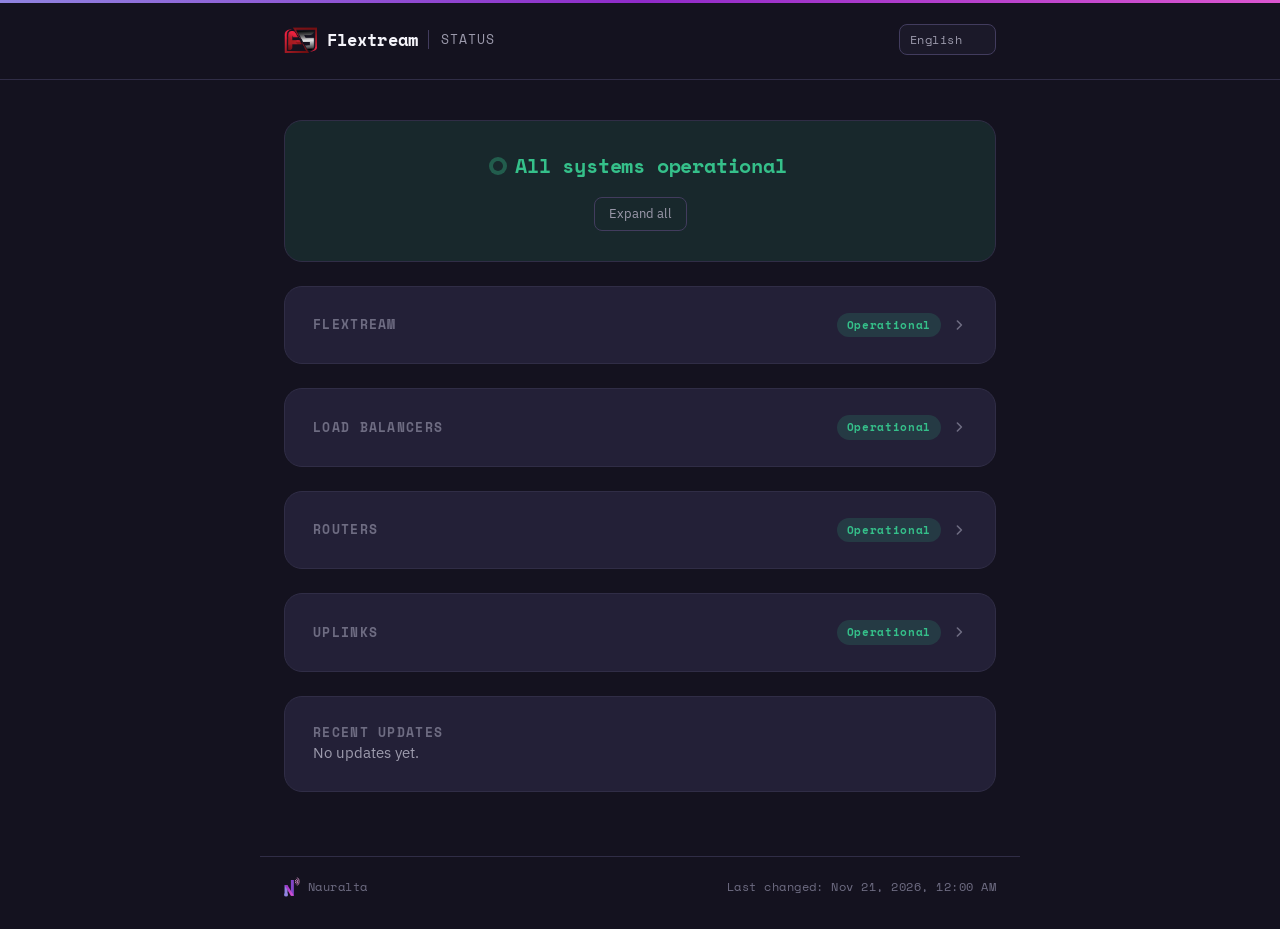
==== index.html @ 58c33ba0 "Publish status page" ====
<!doctype html><html lang="en" class="no-i18n"><head><meta charset="utf-8"><meta name="viewport" content="width=device-width, initial-scale=1"><meta name="robots" content="index, follow"><title>Flextream</title><link rel="preconnect" href="https://fonts.googleapis.com"><link rel="preconnect" href="https://fonts.gstatic.com" crossorigin><link href="https://fonts.googleapis.com/css2?family=Space+Mono:wght@400;700&family=IBM+Plex+Sans:wght@400;500;600&display=swap" rel="stylesheet"><link rel="stylesheet" href="style.css"><noscript><style>html.no-i18n{visibility:visible}</style></noscript></head><body><header class="topbar"><div class="wrap topbar-inner"><div class="brand-group"><img class="logo-icon" alt="" src="[data-uri]"><span class="brand-name">Flextream</span><span class="brand-sub" data-i18n="brand.subtitle">Status</span></div><select id="lang-switch" class="lang-switch" aria-label="Language"></select></div></header><main class="wrap"><section class="hero hero-good"><div class="hero-status"><span class="hero-dot"></span><h1 data-i18n="hero.good">All systems operational</h1></div><button type="button" id="toggle-all-groups" class="hero-toggle-all" data-i18n="groups.expandAll">Expand all</button></section><section class="card group collapsed" data-group-id="4f434b17-e284-45f6-877b-3757118f8324"><button type="button" class="group-head" data-group-toggle><h2 class="group-title">Flextream</h2><span class="group-head-right"><span class="badge badge-good" data-i18n="state.operational">Operational</span><svg class="chevron" viewBox="0 0 20 20" fill="none" xmlns="http://www.w3.org/2000/svg" aria-hidden="true"><path d="M5 8l5 5 5-5" stroke="currentColor" stroke-width="2" stroke-linecap="round" stroke-linejoin="round"/></svg></span></button><div class="rows"><div class="row"><div class="row-top"><span class="row-name-group"><span class="dot dot-good"></span><span class="row-name">Shared Services</span><span class="sr-only" data-i18n="state.operational">Operational</span></span><span class="row-uptime uptime-good" data-i18n-template="history.uptime" data-value="98.644">98.644% uptime</span></div><div class="hbars"><span class="hbar hbar-nodata" tabindex="0" data-status="nodata" data-date="2026-08-23" data-down-seconds="0" data-degraded-seconds="0"></span><span class="hbar hbar-nodata" tabindex="0" data-status="nodata" data-date="2026-08-24" data-down-seconds="0" data-degraded-seconds="0"></span><span class="hbar hbar-nodata" tabindex="0" data-status="nodata" data-date="2026-08-25" data-down-seconds="0" data-degraded-seconds="0"></span><span class="hbar hbar-nodata" tabindex="0" data-status="nodata" data-date="2026-08-26" data-down-seconds="0" data-degraded-seconds="0"></span><span class="hbar hbar-nodata" tabindex="0" data-status="nodata" data-date="2026-08-27" data-down-seconds="0" data-degraded-seconds="0"></span><span class="hbar hbar-nodata" tabindex="0" data-status="nodata" data-date="2026-08-28" data-down-seconds="0" data-degraded-seconds="0"></span><span class="hbar hbar-nodata" tabindex="0" data-status="nodata" data-date="2026-08-29" data-down-seconds="0" data-degraded-seconds="0"></span><span class="hbar hbar-nodata" tabindex="0" data-status="nodata" data-date="2026-08-30" data-down-seconds="0" data-degraded-seconds="0"></span><span class="hbar hbar-nodata" tabindex="0" data-status="nodata" data-date="2026-08-31" data-down-seconds="0" data-degraded-seconds="0"></span><span class="hbar hbar-nodata" tabindex="0" data-status="nodata" data-date="2026-09-01" data-down-seconds="0" data-degraded-seconds="0"></span><span class="hbar hbar-nodata" tabindex="0" data-status="nodata" data-date="2026-09-02" data-down-seconds="0" data-degraded-seconds="0"></span><span class="hbar hbar-nodata" tabindex="0" data-status="nodata" data-date="2026-09-03" data-down-seconds="0" data-degraded-seconds="0"></span><span class="hbar hbar-nodata" tabindex="0" data-status="nodata" data-date="2026-09-04" data-down-seconds="0" data-degraded-seconds="0"></span><span class="hbar hbar-nodata" tabindex="0" data-status="nodata" data-date="2026-09-05" data-down-seconds="0" data-degraded-seconds="0"></span><span class="hbar hbar-nodata" tabindex="0" data-status="nodata" data-date="2026-09-06" data-down-seconds="0" data-degraded-seconds="0"></span><span class="hbar hbar-nodata" tabindex="0" data-status="nodata" data-date="2026-09-07" data-down-seconds="0" data-degraded-seconds="0"></span><span class="hbar hbar-nodata" tabindex="0" data-status="nodata" data-date="2026-09-08" data-down-seconds="0" data-degraded-seconds="0"></span><span class="hbar hbar-operational" tabindex="0" data-status="operational" data-date="2026-09-09" data-down-seconds="0" data-degraded-seconds="0"></span><span class="hbar hbar-operational" tabindex="0" data-status="operational" data-date="2026-09-10" data-down-seconds="0" data-degraded-seconds="0"></span><span class="hbar hbar-operational" tabindex="0" data-status="operational" data-date="2026-09-11" data-down-seconds="0" data-degraded-seconds="0"></span><span class="hbar hbar-operational" tabindex="0" data-status="operational" data-date="2026-09-12" data-down-seconds="0" data-degraded-seconds="0"></span><span class="hbar hbar-operational" tabindex="0" data-status="operational" data-date="2026-09-13" data-down-seconds="0" data-degraded-seconds="0"></span><span class="hbar hbar-operational" tabindex="0" data-status="operational" data-date="2026-09-14" data-down-seconds="0" data-degraded-seconds="0"></span><span class="hbar hbar-operational" tabindex="0" data-status="operational" data-date="2026-09-15" data-down-seconds="0" data-degraded-seconds="0"></span><span class="hbar hbar-operational" tabindex="0" data-status="operational" data-date="2026-09-16" data-down-seconds="0" data-degraded-seconds="0"></span><span class="hbar hbar-operational" tabindex="0" data-status="operational" data-date="2026-09-17" data-down-seconds="0" data-degraded-seconds="0"></span><span class="hbar hbar-operational" tabindex="0" data-status="operational" data-date="2026-09-18" data-down-seconds="0" data-degraded-seconds="0"></span><span class="hbar hbar-operational" tabindex="0" data-status="operational" data-date="2026-09-19" data-down-seconds="0" data-degraded-seconds="0"></span><span class="hbar hbar-operational" tabindex="0" data-status="operational" data-date="2026-09-20" data-down-seconds="0" data-degraded-seconds="0"></span><span class="hbar hbar-operational" tabindex="0" data-status="operational" data-date="2026-09-21" data-down-seconds="0" data-degraded-seconds="0"></span><span class="hbar hbar-operational" tabindex="0" data-status="operational" data-date="2026-09-22" data-down-seconds="0" data-degraded-seconds="0"></span><span class="hbar hbar-operational" tabindex="0" data-status="operational" data-date="2026-09-23" data-down-seconds="0" data-degraded-seconds="0"></span><span class="hbar hbar-operational" tabindex="0" data-status="operational" data-date="2026-09-24" data-down-seconds="0" data-degraded-seconds="0"></span><span class="hbar hbar-operational" tabindex="0" data-status="operational" data-date="2026-09-25" data-down-seconds="0" data-degraded-seconds="0"></span><span class="hbar hbar-operational" tabindex="0" data-status="operational" data-date="2026-09-26" data-down-seconds="0" data-degraded-seconds="0"></span><span class="hbar hbar-operational" tabindex="0" data-status="operational" data-date="2026-09-27" data-down-seconds="0" data-degraded-seconds="0"></span><span class="hbar hbar-operational" tabindex="0" data-status="operational" data-date="2026-09-28" data-down-seconds="0" data-degraded-seconds="0"></span><span class="hbar hbar-operational" tabindex="0" data-status="operational" data-date="2026-09-29" data-down-seconds="0" data-degraded-seconds="0"></span><span class="hbar hbar-operational" tabindex="0" data-status="operational" data-date="2026-09-30" data-down-seconds="0" data-degraded-seconds="0"></span><span class="hbar hbar-operational" tabindex="0" data-status="operational" data-date="2026-10-01" data-down-seconds="0" data-degraded-seconds="0"></span><span class="hbar hbar-operational" tabindex="0" data-status="operational" data-date="2026-10-02" data-down-seconds="0" data-degraded-seconds="0"></span><span class="hbar hbar-operational" tabindex="0" data-status="operational" data-date="2026-10-03" data-down-seconds="0" data-degraded-seconds="0"></span><span class="hbar hbar-operational" tabindex="0" data-status="operational" data-date="2026-10-04" data-down-seconds="0" data-degraded-seconds="0"></span><span class="hbar hbar-operational" tabindex="0" data-status="operational" data-date="2026-10-05" data-down-seconds="0" data-degraded-seconds="0"></span><span class="hbar hbar-operational" tabindex="0" data-status="operational" data-date="2026-10-06" data-down-seconds="0" data-degraded-seconds="0"></span><span class="hbar hbar-operational" tabindex="0" data-status="operational" data-date="2026-10-07" data-down-seconds="0" data-degraded-seconds="0"></span><span class="hbar hbar-operational" tabindex="0" data-status="operational" data-date="2026-10-08" data-down-seconds="0" data-degraded-seconds="0"></span><span class="hbar hbar-operational" tabindex="0" data-status="operational" data-date="2026-10-09" data-down-seconds="0" data-degraded-seconds="0"></span><span class="hbar hbar-operational" tabindex="0" data-status="operational" data-date="2026-10-10" data-down-seconds="0" data-degraded-seconds="0"></span><span class="hbar hbar-operational" tabindex="0" data-status="operational" data-date="2026-10-11" data-down-seconds="0" data-degraded-seconds="0"></span><span class="hbar hbar-operational" tabindex="0" data-status="operational" data-date="2026-10-12" data-down-seconds="0" data-degraded-seconds="0"></span><span class="hbar hbar-operational" tabindex="0" data-status="operational" data-date="2026-10-13" data-down-seconds="0" data-degraded-seconds="0"></span><span class="hbar hbar-operational" tabindex="0" data-status="operational" data-date="2026-10-14" data-down-seconds="0" data-degraded-seconds="0"></span><span class="hbar hbar-operational" tabindex="0" data-status="operational" data-date="2026-10-15" data-down-seconds="0" data-degraded-seconds="0"></span><span class="hbar hbar-down" tabindex="0" data-status="down" data-date="2026-10-16" data-down-seconds="178.452" data-degraded-seconds="0"></span><span class="hbar hbar-operational" tabindex="0" data-status="operational" data-date="2026-10-17" data-down-seconds="0" data-degraded-seconds="0"></span><span class="hbar hbar-down" tabindex="0" data-status="down" data-date="2026-10-18" data-down-seconds="4532.811" data-degraded-seconds="0"></span><span class="hbar hbar-down" tabindex="0" data-status="down" data-date="2026-10-19" data-down-seconds="80244.859" data-degraded-seconds="0"></span><span class="hbar hbar-operational" tabindex="0" data-status="operational" data-date="2026-10-20" data-down-seconds="0" data-degraded-seconds="0"></span><span class="hbar hbar-operational" tabindex="0" data-status="operational" data-date="2026-10-21" data-down-seconds="0" data-degraded-seconds="0"></span><span class="hbar hbar-operational" tabindex="0" data-status="operational" data-date="2026-10-22" data-down-seconds="0" data-degraded-seconds="0"></span><span class="hbar hbar-operational" tabindex="0" data-status="operational" data-date="2026-10-23" data-down-seconds="0" data-degraded-seconds="0"></span><span class="hbar hbar-operational" tabindex="0" data-status="operational" data-date="2026-10-24" data-down-seconds="0" data-degraded-seconds="0"></span><span class="hbar hbar-operational" tabindex="0" data-status="operational" data-date="2026-10-25" data-down-seconds="0" data-degraded-seconds="0"></span><span class="hbar hbar-operational" tabindex="0" data-status="operational" data-date="2026-10-26" data-down-seconds="0" data-degraded-seconds="0"></span><span class="hbar hbar-operational" tabindex="0" data-status="operational" data-date="2026-10-27" data-down-seconds="0" data-degraded-seconds="0"></span><span class="hbar hbar-operational" tabindex="0" data-status="operational" data-date="2026-10-28" data-down-seconds="0" data-degraded-seconds="0"></span><span class="hbar hbar-operational" tabindex="0" data-status="operational" data-date="2026-10-29" data-down-seconds="0" data-degraded-seconds="0"></span><span class="hbar hbar-operational" tabindex="0" data-status="operational" data-date="2026-10-30" data-down-seconds="0" data-degraded-seconds="0"></span><span class="hbar hbar-operational" tabindex="0" data-status="operational" data-date="2026-10-31" data-down-seconds="0" data-degraded-seconds="0"></span><span class="hbar hbar-operational" tabindex="0" data-status="operational" data-date="2026-11-01" data-down-seconds="0" data-degraded-seconds="0"></span><span class="hbar hbar-operational" tabindex="0" data-status="operational" data-date="2026-11-02" data-down-seconds="0" data-degraded-seconds="0"></span><span class="hbar hbar-operational" tabindex="0" data-status="operational" data-date="2026-11-03" data-down-seconds="0" data-degraded-seconds="0"></span><span class="hbar hbar-operational" tabindex="0" data-status="operational" data-date="2026-11-04" data-down-seconds="0" data-degraded-seconds="0"></span><span class="hbar hbar-operational" tabindex="0" data-status="operational" data-date="2026-11-05" data-down-seconds="0" data-degraded-seconds="0"></span><span class="hbar hbar-operational" tabindex="0" data-status="operational" data-date="2026-11-06" data-down-seconds="0" data-degraded-seconds="0"></span><span class="hbar hbar-operational" tabindex="0" data-status="operational" data-date="2026-11-07" data-down-seconds="0" data-degraded-seconds="0"></span><span class="hbar hbar-operational" tabindex="0" data-status="operational" data-date="2026-11-08" data-down-seconds="0" data-degraded-seconds="0"></span><span class="hbar hbar-operational" tabindex="0" data-status="operational" data-date="2026-11-09" data-down-seconds="0" data-degraded-seconds="0"></span><span class="hbar hbar-operational" tabindex="0" data-status="operational" data-date="2026-11-10" data-down-seconds="0" data-degraded-seconds="0"></span><span class="hbar hbar-operational" tabindex="0" data-status="operational" data-date="2026-11-11" data-down-seconds="0" data-degraded-seconds="0"></span><span class="hbar hbar-operational" tabindex="0" data-status="operational" data-date="2026-11-12" data-down-seconds="0" data-degraded-seconds="0"></span><span class="hbar hbar-operational" tabindex="0" data-status="operational" data-date="2026-11-13" data-down-seconds="0" data-degraded-seconds="0"></span><span class="hbar hbar-operational" tabindex="0" data-status="operational" data-date="2026-11-14" data-down-seconds="0" data-degraded-seconds="0"></span><span class="hbar hbar-operational" tabindex="0" data-status="operational" data-date="2026-11-15" data-down-seconds="0" data-degraded-seconds="0"></span><span class="hbar hbar-operational" tabindex="0" data-status="operational" data-date="2026-11-16" data-down-seconds="0" data-degraded-seconds="0"></span><span class="hbar hbar-operational" tabindex="0" data-status="operational" data-date="2026-11-17" data-down-seconds="0" data-degraded-seconds="0"></span><span class="hbar hbar-operational" tabindex="0" data-status="operational" data-date="2026-11-18" data-down-seconds="0" data-degraded-seconds="0"></span><span class="hbar hbar-operational" tabindex="0" data-status="operational" data-date="2026-11-19" data-down-seconds="0" data-degraded-seconds="0"></span><span class="hbar hbar-operational" tabindex="0" data-status="operational" data-date="2026-11-20" data-down-seconds="0" data-degraded-seconds="0"></span><span class="hbar hbar-operational" tabindex="0" data-status="operational" data-date="2026-11-21" data-down-seconds="0" data-degraded-seconds="0"></span></div><div class="row-dates"><span class="days-full" data-i18n-template="history.daysAgo" data-value="90">90 days ago</span><span class="days-mobile" data-i18n-template="history.daysAgo" data-value="30">30 days ago</span><span data-i18n="history.today">Today</span></div></div><div class="row"><div class="row-top"><span class="row-name-group"><span class="dot dot-good"></span><span class="row-name">Beta</span><span class="sr-only" data-i18n="state.operational">Operational</span></span><span class="row-uptime uptime-good" data-i18n-template="history.uptime" data-value="100">100% uptime</span></div><div class="hbars"><span class="hbar hbar-nodata" tabindex="0" data-status="nodata" data-date="2026-08-23" data-down-seconds="0" data-degraded-seconds="0"></span><span class="hbar hbar-nodata" tabindex="0" data-status="nodata" data-date="2026-08-24" data-down-seconds="0" data-degraded-seconds="0"></span><span class="hbar hbar-nodata" tabindex="0" data-status="nodata" data-date="2026-08-25" data-down-seconds="0" data-degraded-seconds="0"></span><span class="hbar hbar-nodata" tabindex="0" data-status="nodata" data-date="2026-08-26" data-down-seconds="0" data-degraded-seconds="0"></span><span class="hbar hbar-nodata" tabindex="0" data-status="nodata" data-date="2026-08-27" data-down-seconds="0" data-degraded-seconds="0"></span><span class="hbar hbar-nodata" tabindex="0" data-status="nodata" data-date="2026-08-28" data-down-seconds="0" data-degraded-seconds="0"></span><span class="hbar hbar-nodata" tabindex="0" data-status="nodata" data-date="2026-08-29" data-down-seconds="0" data-degraded-seconds="0"></span><span class="hbar hbar-nodata" tabindex="0" data-status="nodata" data-date="2026-08-30" data-down-seconds="0" data-degraded-seconds="0"></span><span class="hbar hbar-nodata" tabindex="0" data-status="nodata" data-date="2026-08-31" data-down-seconds="0" data-degraded-seconds="0"></span><span class="hbar hbar-nodata" tabindex="0" data-status="nodata" data-date="2026-09-01" data-down-seconds="0" data-degraded-seconds="0"></span><span class="hbar hbar-nodata" tabindex="0" data-status="nodata" data-date="2026-09-02" data-down-seconds="0" data-degraded-seconds="0"></span><span class="hbar hbar-nodata" tabindex="0" data-status="nodata" data-date="2026-09-03" data-down-seconds="0" data-degraded-seconds="0"></span><span class="hbar hbar-nodata" tabindex="0" data-status="nodata" data-date="2026-09-04" data-down-seconds="0" data-degraded-seconds="0"></span><span class="hbar hbar-nodata" tabindex="0" data-status="nodata" data-date="2026-09-05" data-down-seconds="0" data-degraded-seconds="0"></span><span class="hbar hbar-nodata" tabindex="0" data-status="nodata" data-date="2026-09-06" data-down-seconds="0" data-degraded-seconds="0"></span><span class="hbar hbar-nodata" tabindex="0" data-status="nodata" data-date="2026-09-07" data-down-seconds="0" data-degraded-seconds="0"></span><span class="hbar hbar-nodata" tabindex="0" data-status="nodata" data-date="2026-09-08" data-down-seconds="0" data-degraded-seconds="0"></span><span class="hbar hbar-operational" tabindex="0" data-status="operational" data-date="2026-09-09" data-down-seconds="0" data-degraded-seconds="0"></span><span class="hbar hbar-operational" tabindex="0" data-status="operational" data-date="2026-09-10" data-down-seconds="0" data-degraded-seconds="0"></span><span class="hbar hbar-operational" tabindex="0" data-status="operational" data-date="2026-09-11" data-down-seconds="0" data-degraded-seconds="0"></span><span class="hbar hbar-operational" tabindex="0" data-status="operational" data-date="2026-09-12" data-down-seconds="0" data-degraded-seconds="0"></span><span class="hbar hbar-operational" tabindex="0" data-status="operational" data-date="2026-09-13" data-down-seconds="0" data-degraded-seconds="0"></span><span class="hbar hbar-operational" tabindex="0" data-status="operational" data-date="2026-09-14" data-down-seconds="0" data-degraded-seconds="0"></span><span class="hbar hbar-operational" tabindex="0" data-status="operational" data-date="2026-09-15" data-down-seconds="0" data-degraded-seconds="0"></span><span class="hbar hbar-operational" tabindex="0" data-status="operational" data-date="2026-09-16" data-down-seconds="0" data-degraded-seconds="0"></span><span class="hbar hbar-operational" tabindex="0" data-status="operational" data-date="2026-09-17" data-down-seconds="0" data-degraded-seconds="0"></span><span class="hbar hbar-operational" tabindex="0" data-status="operational" data-date="2026-09-18" data-down-seconds="0" data-degraded-seconds="0"></span><span class="hbar hbar-operational" tabindex="0" data-status="operational" data-date="2026-09-19" data-down-seconds="0" data-degraded-seconds="0"></span><span class="hbar hbar-operational" tabindex="0" data-status="operational" data-date="2026-09-20" data-down-seconds="0" data-degraded-seconds="0"></span><span class="hbar hbar-operational" tabindex="0" data-status="operational" data-date="2026-09-21" data-down-seconds="0" data-degraded-seconds="0"></span><span class="hbar hbar-operational" tabindex="0" data-status="operational" data-date="2026-09-22" data-down-seconds="0" data-degraded-seconds="0"></span><span class="hbar hbar-operational" tabindex="0" data-status="operational" data-date="2026-09-23" data-down-seconds="0" data-degraded-seconds="0"></span><span class="hbar hbar-operational" tabindex="0" data-status="operational" data-date="2026-09-24" data-down-seconds="0" data-degraded-seconds="0"></span><span class="hbar hbar-operational" tabindex="0" data-status="operational" data-date="2026-09-25" data-down-seconds="0" data-degraded-seconds="0"></span><span class="hbar hbar-operational" tabindex="0" data-status="operational" data-date="2026-09-26" data-down-seconds="0" data-degraded-seconds="0"></span><span class="hbar hbar-operational" tabindex="0" data-status="operational" data-date="2026-09-27" data-down-seconds="0" data-degraded-seconds="0"></span><span class="hbar hbar-operational" tabindex="0" data-status="operational" data-date="2026-09-28" data-down-seconds="0" data-degraded-seconds="0"></span><span class="hbar hbar-operational" tabindex="0" data-status="operational" data-date="2026-09-29" data-down-seconds="0" data-degraded-seconds="0"></span><span class="hbar hbar-operational" tabindex="0" data-status="operational" data-date="2026-09-30" data-down-seconds="0" data-degraded-seconds="0"></span><span class="hbar hbar-operational" tabindex="0" data-status="operational" data-date="2026-10-01" data-down-seconds="0" data-degraded-seconds="0"></span><span class="hbar hbar-operational" tabindex="0" data-status="operational" data-date="2026-10-02" data-down-seconds="0" data-degraded-seconds="0"></span><span class="hbar hbar-operational" tabindex="0" data-status="operational" data-date="2026-10-03" data-down-seconds="0" data-degraded-seconds="0"></span><span class="hbar hbar-operational" tabindex="0" data-status="operational" data-date="2026-10-04" data-down-seconds="0" data-degraded-seconds="0"></span><span class="hbar hbar-operational" tabindex="0" data-status="operational" data-date="2026-10-05" data-down-seconds="0" data-degraded-seconds="0"></span><span class="hbar hbar-operational" tabindex="0" data-status="operational" data-date="2026-10-06" data-down-seconds="0" data-degraded-seconds="0"></span><span class="hbar hbar-operational" tabindex="0" data-status="operational" data-date="2026-10-07" data-down-seconds="0" data-degraded-seconds="0"></span><span class="hbar hbar-operational" tabindex="0" data-status="operational" data-date="2026-10-08" data-down-seconds="0" data-degraded-seconds="0"></span><span class="hbar hbar-operational" tabindex="0" data-status="operational" data-date="2026-10-09" data-down-seconds="0" data-degraded-seconds="0"></span><span class="hbar hbar-operational" tabindex="0" data-status="operational" data-date="2026-10-10" data-down-seconds="0" data-degraded-seconds="0"></span><span class="hbar hbar-operational" tabindex="0" data-status="operational" data-date="2026-10-11" data-down-seconds="0" data-degraded-seconds="0"></span><span class="hbar hbar-operational" tabindex="0" data-status="operational" data-date="2026-10-12" data-down-seconds="0" data-degraded-seconds="0"></span><span class="hbar hbar-operational" tabindex="0" data-status="operational" data-date="2026-10-13" data-down-seconds="0" data-degraded-seconds="0"></span><span class="hbar hbar-operational" tabindex="0" data-status="operational" data-date="2026-10-14" data-down-seconds="0" data-degraded-seconds="0"></span><span class="hbar hbar-operational" tabindex="0" data-status="operational" data-date="2026-10-15" data-down-seconds="0" data-degraded-seconds="0"></span><span class="hbar hbar-operational" tabindex="0" data-status="operational" data-date="2026-10-16" data-down-seconds="0" data-degraded-seconds="0"></span><span class="hbar hbar-operational" tabindex="0" data-status="operational" data-date="2026-10-17" data-down-seconds="0" data-degraded-seconds="0"></span><span class="hbar hbar-operational" tabindex="0" data-status="operational" data-date="2026-10-18" data-down-seconds="0" data-degraded-seconds="0"></span><span class="hbar hbar-operational" tabindex="0" data-status="operational" data-date="2026-10-19" data-down-seconds="0" data-degraded-seconds="0"></span><span class="hbar hbar-operational" tabindex="0" data-status="operational" data-date="2026-10-20" data-down-seconds="0" data-degraded-seconds="0"></span><span class="hbar hbar-operational" tabindex="0" data-status="operational" data-date="2026-10-21" data-down-seconds="0" data-degraded-seconds="0"></span><span class="hbar hbar-operational" tabindex="0" data-status="operational" data-date="2026-10-22" data-down-seconds="0" data-degraded-seconds="0"></span><span class="hbar hbar-operational" tabindex="0" data-status="operational" data-date="2026-10-23" data-down-seconds="0" data-degraded-seconds="0"></span><span class="hbar hbar-operational" tabindex="0" data-status="operational" data-date="2026-10-24" data-down-seconds="0" data-degraded-seconds="0"></span><span class="hbar hbar-operational" tabindex="0" data-status="operational" data-date="2026-10-25" data-down-seconds="0" data-degraded-seconds="0"></span><span class="hbar hbar-operational" tabindex="0" data-status="operational" data-date="2026-10-26" data-down-seconds="0" data-degraded-seconds="0"></span><span class="hbar hbar-operational" tabindex="0" data-status="operational" data-date="2026-10-27" data-down-seconds="0" data-degraded-seconds="0"></span><span class="hbar hbar-operational" tabindex="0" data-status="operational" data-date="2026-10-28" data-down-seconds="0" data-degraded-seconds="0"></span><span class="hbar hbar-operational" tabindex="0" data-status="operational" data-date="2026-10-29" data-down-seconds="0" data-degraded-seconds="0"></span><span class="hbar hbar-operational" tabindex="0" data-status="operational" data-date="2026-10-30" data-down-seconds="0" data-degraded-seconds="0"></span><span class="hbar hbar-operational" tabindex="0" data-status="operational" data-date="2026-10-31" data-down-seconds="0" data-degraded-seconds="0"></span><span class="hbar hbar-operational" tabindex="0" data-status="operational" data-date="2026-11-01" data-down-seconds="0" data-degraded-seconds="0"></span><span class="hbar hbar-operational" tabindex="0" data-status="operational" data-date="2026-11-02" data-down-seconds="0" data-degraded-seconds="0"></span><span class="hbar hbar-operational" tabindex="0" data-status="operational" data-date="2026-11-03" data-down-seconds="0" data-degraded-seconds="0"></span><span class="hbar hbar-operational" tabindex="0" data-status="operational" data-date="2026-11-04" data-down-seconds="0" data-degraded-seconds="0"></span><span class="hbar hbar-operational" tabindex="0" data-status="operational" data-date="2026-11-05" data-down-seconds="0" data-degraded-seconds="0"></span><span class="hbar hbar-operational" tabindex="0" data-status="operational" data-date="2026-11-06" data-down-seconds="0" data-degraded-seconds="0"></span><span class="hbar hbar-operational" tabindex="0" data-status="operational" data-date="2026-11-07" data-down-seconds="0" data-degraded-seconds="0"></span><span class="hbar hbar-operational" tabindex="0" data-status="operational" data-date="2026-11-08" data-down-seconds="0" data-degraded-seconds="0"></span><span class="hbar hbar-operational" tabindex="0" data-status="operational" data-date="2026-11-09" data-down-seconds="0" data-degraded-seconds="0"></span><span class="hbar hbar-operational" tabindex="0" data-status="operational" data-date="2026-11-10" data-down-seconds="0" data-degraded-seconds="0"></span><span class="hbar hbar-operational" tabindex="0" data-status="operational" data-date="2026-11-11" data-down-seconds="0" data-degraded-seconds="0"></span><span class="hbar hbar-operational" tabindex="0" data-status="operational" data-date="2026-11-12" data-down-seconds="0" data-degraded-seconds="0"></span><span class="hbar hbar-operational" tabindex="0" data-status="operational" data-date="2026-11-13" data-down-seconds="0" data-degraded-seconds="0"></span><span class="hbar hbar-operational" tabindex="0" data-status="operational" data-date="2026-11-14" data-down-seconds="0" data-degraded-seconds="0"></span><span class="hbar hbar-operational" tabindex="0" data-status="operational" data-date="2026-11-15" data-down-seconds="0" data-degraded-seconds="0"></span><span class="hbar hbar-operational" tabindex="0" data-status="operational" data-date="2026-11-16" data-down-seconds="0" data-degraded-seconds="0"></span><span class="hbar hbar-operational" tabindex="0" data-status="operational" data-date="2026-11-17" data-down-seconds="0" data-degraded-seconds="0"></span><span class="hbar hbar-operational" tabindex="0" data-status="operational" data-date="2026-11-18" data-down-seconds="0" data-degraded-seconds="0"></span><span class="hbar hbar-operational" tabindex="0" data-status="operational" data-date="2026-11-19" data-down-seconds="0" data-degraded-seconds="0"></span><span class="hbar hbar-operational" tabindex="0" data-status="operational" data-date="2026-11-20" data-down-seconds="0" data-degraded-seconds="0"></span><span class="hbar hbar-operational" tabindex="0" data-status="operational" data-date="2026-11-21" data-down-seconds="0" data-degraded-seconds="0"></span></div><div class="row-dates"><span class="days-full" data-i18n-template="history.daysAgo" data-value="90">90 days ago</span><span class="days-mobile" data-i18n-template="history.daysAgo" data-value="30">30 days ago</span><span data-i18n="history.today">Today</span></div></div></div></section><section class="card group collapsed" data-group-id="c64dd9c5-14b5-45bf-860f-13e2bdd14dba"><button type="button" class="group-head" data-group-toggle><h2 class="group-title">Load Balancers</h2><span class="group-head-right"><span class="badge badge-good" data-i18n="state.operational">Operational</span><svg class="chevron" viewBox="0 0 20 20" fill="none" xmlns="http://www.w3.org/2000/svg" aria-hidden="true"><path d="M5 8l5 5 5-5" stroke="currentColor" stroke-width="2" stroke-linecap="round" stroke-linejoin="round"/></svg></span></button><div class="rows"><div class="row"><div class="row-top"><span class="row-name-group"><span class="dot dot-good"></span><span class="row-name">lb01 - HTTPS</span><span class="sr-only" data-i18n="state.operational">Operational</span></span><span class="row-uptime uptime-good" data-i18n-template="history.uptime" data-value="100">100% uptime</span></div><div class="hbars"><span class="hbar hbar-nodata" tabindex="0" data-status="nodata" data-date="2026-08-23" data-down-seconds="0" data-degraded-seconds="0"></span><span class="hbar hbar-nodata" tabindex="0" data-status="nodata" data-date="2026-08-24" data-down-seconds="0" data-degraded-seconds="0"></span><span class="hbar hbar-nodata" tabindex="0" data-status="nodata" data-date="2026-08-25" data-down-seconds="0" data-degraded-seconds="0"></span><span class="hbar hbar-nodata" tabindex="0" data-status="nodata" data-date="2026-08-26" data-down-seconds="0" data-degraded-seconds="0"></span><span class="hbar hbar-nodata" tabindex="0" data-status="nodata" data-date="2026-08-27" data-down-seconds="0" data-degraded-seconds="0"></span><span class="hbar hbar-nodata" tabindex="0" data-status="nodata" data-date="2026-08-28" data-down-seconds="0" data-degraded-seconds="0"></span><span class="hbar hbar-nodata" tabindex="0" data-status="nodata" data-date="2026-08-29" data-down-seconds="0" data-degraded-seconds="0"></span><span class="hbar hbar-nodata" tabindex="0" data-status="nodata" data-date="2026-08-30" data-down-seconds="0" data-degraded-seconds="0"></span><span class="hbar hbar-nodata" tabindex="0" data-status="nodata" data-date="2026-08-31" data-down-seconds="0" data-degraded-seconds="0"></span><span class="hbar hbar-nodata" tabindex="0" data-status="nodata" data-date="2026-09-01" data-down-seconds="0" data-degraded-seconds="0"></span><span class="hbar hbar-nodata" tabindex="0" data-status="nodata" data-date="2026-09-02" data-down-seconds="0" data-degraded-seconds="0"></span><span class="hbar hbar-nodata" tabindex="0" data-status="nodata" data-date="2026-09-03" data-down-seconds="0" data-degraded-seconds="0"></span><span class="hbar hbar-nodata" tabindex="0" data-status="nodata" data-date="2026-09-04" data-down-seconds="0" data-degraded-seconds="0"></span><span class="hbar hbar-nodata" tabindex="0" data-status="nodata" data-date="2026-09-05" data-down-seconds="0" data-degraded-seconds="0"></span><span class="hbar hbar-operational" tabindex="0" data-status="operational" data-date="2026-09-06" data-down-seconds="0" data-degraded-seconds="0"></span><span class="hbar hbar-operational" tabindex="0" data-status="operational" data-date="2026-09-07" data-down-seconds="0" data-degraded-seconds="0"></span><span class="hbar hbar-operational" tabindex="0" data-status="operational" data-date="2026-09-08" data-down-seconds="0" data-degraded-seconds="0"></span><span class="hbar hbar-operational" tabindex="0" data-status="operational" data-date="2026-09-09" data-down-seconds="0" data-degraded-seconds="0"></span><span class="hbar hbar-operational" tabindex="0" data-status="operational" data-date="2026-09-10" data-down-seconds="0" data-degraded-seconds="0"></span><span class="hbar hbar-operational" tabindex="0" data-status="operational" data-date="2026-09-11" data-down-seconds="0" data-degraded-seconds="0"></span><span class="hbar hbar-operational" tabindex="0" data-status="operational" data-date="2026-09-12" data-down-seconds="0" data-degraded-seconds="0"></span><span class="hbar hbar-operational" tabindex="0" data-status="operational" data-date="2026-09-13" data-down-seconds="0" data-degraded-seconds="0"></span><span class="hbar hbar-operational" tabindex="0" data-status="operational" data-date="2026-09-14" data-down-seconds="0" data-degraded-seconds="0"></span><span class="hbar hbar-operational" tabindex="0" data-status="operational" data-date="2026-09-15" data-down-seconds="0" data-degraded-seconds="0"></span><span class="hbar hbar-operational" tabindex="0" data-status="operational" data-date="2026-09-16" data-down-seconds="0" data-degraded-seconds="0"></span><span class="hbar hbar-operational" tabindex="0" data-status="operational" data-date="2026-09-17" data-down-seconds="0" data-degraded-seconds="0"></span><span class="hbar hbar-operational" tabindex="0" data-status="operational" data-date="2026-09-18" data-down-seconds="0" data-degraded-seconds="0"></span><span class="hbar hbar-operational" tabindex="0" data-status="operational" data-date="2026-09-19" data-down-seconds="0" data-degraded-seconds="0"></span><span class="hbar hbar-operational" tabindex="0" data-status="operational" data-date="2026-09-20" data-down-seconds="0" data-degraded-seconds="0"></span><span class="hbar hbar-operational" tabindex="0" data-status="operational" data-date="2026-09-21" data-down-seconds="0" data-degraded-seconds="0"></span><span class="hbar hbar-operational" tabindex="0" data-status="operational" data-date="2026-09-22" data-down-seconds="0" data-degraded-seconds="0"></span><span class="hbar hbar-operational" tabindex="0" data-status="operational" data-date="2026-09-23" data-down-seconds="0" data-degraded-seconds="0"></span><span class="hbar hbar-operational" tabindex="0" data-status="operational" data-date="2026-09-24" data-down-seconds="0" data-degraded-seconds="0"></span><span class="hbar hbar-operational" tabindex="0" data-status="operational" data-date="2026-09-25" data-down-seconds="0" data-degraded-seconds="0"></span><span class="hbar hbar-operational" tabindex="0" data-status="operational" data-date="2026-09-26" data-down-seconds="0" data-degraded-seconds="0"></span><span class="hbar hbar-operational" tabindex="0" data-status="operational" data-date="2026-09-27" data-down-seconds="0" data-degraded-seconds="0"></span><span class="hbar hbar-operational" tabindex="0" data-status="operational" data-date="2026-09-28" data-down-seconds="0" data-degraded-seconds="0"></span><span class="hbar hbar-operational" tabindex="0" data-status="operational" data-date="2026-09-29" data-down-seconds="0" data-degraded-seconds="0"></span><span class="hbar hbar-operational" tabindex="0" data-status="operational" data-date="2026-09-30" data-down-seconds="0" data-degraded-seconds="0"></span><span class="hbar hbar-operational" tabindex="0" data-status="operational" data-date="2026-10-01" data-down-seconds="0" data-degraded-seconds="0"></span><span class="hbar hbar-operational" tabindex="0" data-status="operational" data-date="2026-10-02" data-down-seconds="0" data-degraded-seconds="0"></span><span class="hbar hbar-operational" tabindex="0" data-status="operational" data-date="2026-10-03" data-down-seconds="0" data-degraded-seconds="0"></span><span class="hbar hbar-operational" tabindex="0" data-status="operational" data-date="2026-10-04" data-down-seconds="0" data-degraded-seconds="0"></span><span class="hbar hbar-operational" tabindex="0" data-status="operational" data-date="2026-10-05" data-down-seconds="0" data-degraded-seconds="0"></span><span class="hbar hbar-operational" tabindex="0" data-status="operational" data-date="2026-10-06" data-down-seconds="0" data-degraded-seconds="0"></span><span class="hbar hbar-operational" tabindex="0" data-status="operational" data-date="2026-10-07" data-down-seconds="0" data-degraded-seconds="0"></span><span class="hbar hbar-operational" tabindex="0" data-status="operational" data-date="2026-10-08" data-down-seconds="0" data-degraded-seconds="0"></span><span class="hbar hbar-operational" tabindex="0" data-status="operational" data-date="2026-10-09" data-down-seconds="0" data-degraded-seconds="0"></span><span class="hbar hbar-operational" tabindex="0" data-status="operational" data-date="2026-10-10" data-down-seconds="0" data-degraded-seconds="0"></span><span class="hbar hbar-operational" tabindex="0" data-status="operational" data-date="2026-10-11" data-down-seconds="0" data-degraded-seconds="0"></span><span class="hbar hbar-operational" tabindex="0" data-status="operational" data-date="2026-10-12" data-down-seconds="0" data-degraded-seconds="0"></span><span class="hbar hbar-operational" tabindex="0" data-status="operational" data-date="2026-10-13" data-down-seconds="0" data-degraded-seconds="0"></span><span class="hbar hbar-operational" tabindex="0" data-status="operational" data-date="2026-10-14" data-down-seconds="0" data-degraded-seconds="0"></span><span class="hbar hbar-operational" tabindex="0" data-status="operational" data-date="2026-10-15" data-down-seconds="0" data-degraded-seconds="0"></span><span class="hbar hbar-operational" tabindex="0" data-status="operational" data-date="2026-10-16" data-down-seconds="0" data-degraded-seconds="0"></span><span class="hbar hbar-operational" tabindex="0" data-status="operational" data-date="2026-10-17" data-down-seconds="0" data-degraded-seconds="0"></span><span class="hbar hbar-operational" tabindex="0" data-status="operational" data-date="2026-10-18" data-down-seconds="0" data-degraded-seconds="0"></span><span class="hbar hbar-operational" tabindex="0" data-status="operational" data-date="2026-10-19" data-down-seconds="0" data-degraded-seconds="0"></span><span class="hbar hbar-operational" tabindex="0" data-status="operational" data-date="2026-10-20" data-down-seconds="0" data-degraded-seconds="0"></span><span class="hbar hbar-operational" tabindex="0" data-status="operational" data-date="2026-10-21" data-down-seconds="0" data-degraded-seconds="0"></span><span class="hbar hbar-operational" tabindex="0" data-status="operational" data-date="2026-10-22" data-down-seconds="0" data-degraded-seconds="0"></span><span class="hbar hbar-operational" tabindex="0" data-status="operational" data-date="2026-10-23" data-down-seconds="0" data-degraded-seconds="0"></span><span class="hbar hbar-operational" tabindex="0" data-status="operational" data-date="2026-10-24" data-down-seconds="0" data-degraded-seconds="0"></span><span class="hbar hbar-operational" tabindex="0" data-status="operational" data-date="2026-10-25" data-down-seconds="0" data-degraded-seconds="0"></span><span class="hbar hbar-operational" tabindex="0" data-status="operational" data-date="2026-10-26" data-down-seconds="0" data-degraded-seconds="0"></span><span class="hbar hbar-operational" tabindex="0" data-status="operational" data-date="2026-10-27" data-down-seconds="0" data-degraded-seconds="0"></span><span class="hbar hbar-operational" tabindex="0" data-status="operational" data-date="2026-10-28" data-down-seconds="0" data-degraded-seconds="0"></span><span class="hbar hbar-operational" tabindex="0" data-status="operational" data-date="2026-10-29" data-down-seconds="0" data-degraded-seconds="0"></span><span class="hbar hbar-operational" tabindex="0" data-status="operational" data-date="2026-10-30" data-down-seconds="0" data-degraded-seconds="0"></span><span class="hbar hbar-operational" tabindex="0" data-status="operational" data-date="2026-10-31" data-down-seconds="0" data-degraded-seconds="0"></span><span class="hbar hbar-operational" tabindex="0" data-status="operational" data-date="2026-11-01" data-down-seconds="0" data-degraded-seconds="0"></span><span class="hbar hbar-operational" tabindex="0" data-status="operational" data-date="2026-11-02" data-down-seconds="0" data-degraded-seconds="0"></span><span class="hbar hbar-operational" tabindex="0" data-status="operational" data-date="2026-11-03" data-down-seconds="0" data-degraded-seconds="0"></span><span class="hbar hbar-operational" tabindex="0" data-status="operational" data-date="2026-11-04" data-down-seconds="0" data-degraded-seconds="0"></span><span class="hbar hbar-operational" tabindex="0" data-status="operational" data-date="2026-11-05" data-down-seconds="0" data-degraded-seconds="0"></span><span class="hbar hbar-operational" tabindex="0" data-status="operational" data-date="2026-11-06" data-down-seconds="0" data-degraded-seconds="0"></span><span class="hbar hbar-operational" tabindex="0" data-status="operational" data-date="2026-11-07" data-down-seconds="0" data-degraded-seconds="0"></span><span class="hbar hbar-operational" tabindex="0" data-status="operational" data-date="2026-11-08" data-down-seconds="0" data-degraded-seconds="0"></span><span class="hbar hbar-operational" tabindex="0" data-status="operational" data-date="2026-11-09" data-down-seconds="0" data-degraded-seconds="0"></span><span class="hbar hbar-operational" tabindex="0" data-status="operational" data-date="2026-11-10" data-down-seconds="0" data-degraded-seconds="0"></span><span class="hbar hbar-operational" tabindex="0" data-status="operational" data-date="2026-11-11" data-down-seconds="0" data-degraded-seconds="0"></span><span class="hbar hbar-operational" tabindex="0" data-status="operational" data-date="2026-11-12" data-down-seconds="0" data-degraded-seconds="0"></span><span class="hbar hbar-operational" tabindex="0" data-status="operational" data-date="2026-11-13" data-down-seconds="0" data-degraded-seconds="0"></span><span class="hbar hbar-operational" tabindex="0" data-status="operational" data-date="2026-11-14" data-down-seconds="0" data-degraded-seconds="0"></span><span class="hbar hbar-operational" tabindex="0" data-status="operational" data-date="2026-11-15" data-down-seconds="0" data-degraded-seconds="0"></span><span class="hbar hbar-operational" tabindex="0" data-status="operational" data-date="2026-11-16" data-down-seconds="0" data-degraded-seconds="0"></span><span class="hbar hbar-operational" tabindex="0" data-status="operational" data-date="2026-11-17" data-down-seconds="0" data-degraded-seconds="0"></span><span class="hbar hbar-operational" tabindex="0" data-status="operational" data-date="2026-11-18" data-down-seconds="0" data-degraded-seconds="0"></span><span class="hbar hbar-operational" tabindex="0" data-status="operational" data-date="2026-11-19" data-down-seconds="0" data-degraded-seconds="0"></span><span class="hbar hbar-operational" tabindex="0" data-status="operational" data-date="2026-11-20" data-down-seconds="0" data-degraded-seconds="0"></span><span class="hbar hbar-operational" tabindex="0" data-status="operational" data-date="2026-11-21" data-down-seconds="0" data-degraded-seconds="0"></span></div><div class="row-dates"><span class="days-full" data-i18n-template="history.daysAgo" data-value="90">90 days ago</span><span class="days-mobile" data-i18n-template="history.daysAgo" data-value="30">30 days ago</span><span data-i18n="history.today">Today</span></div></div></div></section><section class="card group collapsed" data-group-id="a6f57195-0992-42cc-b8a1-d68f53ce2835"><button type="button" class="group-head" data-group-toggle><h2 class="group-title">Routers</h2><span class="group-head-right"><span class="badge badge-good" data-i18n="state.operational">Operational</span><svg class="chevron" viewBox="0 0 20 20" fill="none" xmlns="http://www.w3.org/2000/svg" aria-hidden="true"><path d="M5 8l5 5 5-5" stroke="currentColor" stroke-width="2" stroke-linecap="round" stroke-linejoin="round"/></svg></span></button><div class="rows"><div class="row"><div class="row-top"><span class="row-name-group"><span class="dot dot-good"></span><span class="row-name">rtr01.hen1</span><span class="sr-only" data-i18n="state.operational">Operational</span></span><span class="row-uptime uptime-good" data-i18n-template="history.uptime" data-value="100">100% uptime</span></div><div class="hbars"><span class="hbar hbar-nodata" tabindex="0" data-status="nodata" data-date="2026-08-23" data-down-seconds="0" data-degraded-seconds="0"></span><span class="hbar hbar-nodata" tabindex="0" data-status="nodata" data-date="2026-08-24" data-down-seconds="0" data-degraded-seconds="0"></span><span class="hbar hbar-nodata" tabindex="0" data-status="nodata" data-date="2026-08-25" data-down-seconds="0" data-degraded-seconds="0"></span><span class="hbar hbar-nodata" tabindex="0" data-status="nodata" data-date="2026-08-26" data-down-seconds="0" data-degraded-seconds="0"></span><span class="hbar hbar-nodata" tabindex="0" data-status="nodata" data-date="2026-08-27" data-down-seconds="0" data-degraded-seconds="0"></span><span class="hbar hbar-nodata" tabindex="0" data-status="nodata" data-date="2026-08-28" data-down-seconds="0" data-degraded-seconds="0"></span><span class="hbar hbar-nodata" tabindex="0" data-status="nodata" data-date="2026-08-29" data-down-seconds="0" data-degraded-seconds="0"></span><span class="hbar hbar-nodata" tabindex="0" data-status="nodata" data-date="2026-08-30" data-down-seconds="0" data-degraded-seconds="0"></span><span class="hbar hbar-nodata" tabindex="0" data-status="nodata" data-date="2026-08-31" data-down-seconds="0" data-degraded-seconds="0"></span><span class="hbar hbar-nodata" tabindex="0" data-status="nodata" data-date="2026-09-01" data-down-seconds="0" data-degraded-seconds="0"></span><span class="hbar hbar-nodata" tabindex="0" data-status="nodata" data-date="2026-09-02" data-down-seconds="0" data-degraded-seconds="0"></span><span class="hbar hbar-nodata" tabindex="0" data-status="nodata" data-date="2026-09-03" data-down-seconds="0" data-degraded-seconds="0"></span><span class="hbar hbar-nodata" tabindex="0" data-status="nodata" data-date="2026-09-04" data-down-seconds="0" data-degraded-seconds="0"></span><span class="hbar hbar-nodata" tabindex="0" data-status="nodata" data-date="2026-09-05" data-down-seconds="0" data-degraded-seconds="0"></span><span class="hbar hbar-operational" tabindex="0" data-status="operational" data-date="2026-09-06" data-down-seconds="0" data-degraded-seconds="0"></span><span class="hbar hbar-operational" tabindex="0" data-status="operational" data-date="2026-09-07" data-down-seconds="0" data-degraded-seconds="0"></span><span class="hbar hbar-operational" tabindex="0" data-status="operational" data-date="2026-09-08" data-down-seconds="0" data-degraded-seconds="0"></span><span class="hbar hbar-operational" tabindex="0" data-status="operational" data-date="2026-09-09" data-down-seconds="0" data-degraded-seconds="0"></span><span class="hbar hbar-operational" tabindex="0" data-status="operational" data-date="2026-09-10" data-down-seconds="0" data-degraded-seconds="0"></span><span class="hbar hbar-operational" tabindex="0" data-status="operational" data-date="2026-09-11" data-down-seconds="0" data-degraded-seconds="0"></span><span class="hbar hbar-operational" tabindex="0" data-status="operational" data-date="2026-09-12" data-down-seconds="0" data-degraded-seconds="0"></span><span class="hbar hbar-operational" tabindex="0" data-status="operational" data-date="2026-09-13" data-down-seconds="0" data-degraded-seconds="0"></span><span class="hbar hbar-operational" tabindex="0" data-status="operational" data-date="2026-09-14" data-down-seconds="0" data-degraded-seconds="0"></span><span class="hbar hbar-operational" tabindex="0" data-status="operational" data-date="2026-09-15" data-down-seconds="0" data-degraded-seconds="0"></span><span class="hbar hbar-operational" tabindex="0" data-status="operational" data-date="2026-09-16" data-down-seconds="0" data-degraded-seconds="0"></span><span class="hbar hbar-operational" tabindex="0" data-status="operational" data-date="2026-09-17" data-down-seconds="0" data-degraded-seconds="0"></span><span class="hbar hbar-operational" tabindex="0" data-status="operational" data-date="2026-09-18" data-down-seconds="0" data-degraded-seconds="0"></span><span class="hbar hbar-operational" tabindex="0" data-status="operational" data-date="2026-09-19" data-down-seconds="0" data-degraded-seconds="0"></span><span class="hbar hbar-operational" tabindex="0" data-status="operational" data-date="2026-09-20" data-down-seconds="0" data-degraded-seconds="0"></span><span class="hbar hbar-operational" tabindex="0" data-status="operational" data-date="2026-09-21" data-down-seconds="0" data-degraded-seconds="0"></span><span class="hbar hbar-operational" tabindex="0" data-status="operational" data-date="2026-09-22" data-down-seconds="0" data-degraded-seconds="0"></span><span class="hbar hbar-operational" tabindex="0" data-status="operational" data-date="2026-09-23" data-down-seconds="0" data-degraded-seconds="0"></span><span class="hbar hbar-operational" tabindex="0" data-status="operational" data-date="2026-09-24" data-down-seconds="0" data-degraded-seconds="0"></span><span class="hbar hbar-operational" tabindex="0" data-status="operational" data-date="2026-09-25" data-down-seconds="0" data-degraded-seconds="0"></span><span class="hbar hbar-operational" tabindex="0" data-status="operational" data-date="2026-09-26" data-down-seconds="0" data-degraded-seconds="0"></span><span class="hbar hbar-operational" tabindex="0" data-status="operational" data-date="2026-09-27" data-down-seconds="0" data-degraded-seconds="0"></span><span class="hbar hbar-operational" tabindex="0" data-status="operational" data-date="2026-09-28" data-down-seconds="0" data-degraded-seconds="0"></span><span class="hbar hbar-operational" tabindex="0" data-status="operational" data-date="2026-09-29" data-down-seconds="0" data-degraded-seconds="0"></span><span class="hbar hbar-operational" tabindex="0" data-status="operational" data-date="2026-09-30" data-down-seconds="0" data-degraded-seconds="0"></span><span class="hbar hbar-operational" tabindex="0" data-status="operational" data-date="2026-10-01" data-down-seconds="0" data-degraded-seconds="0"></span><span class="hbar hbar-operational" tabindex="0" data-status="operational" data-date="2026-10-02" data-down-seconds="0" data-degraded-seconds="0"></span><span class="hbar hbar-operational" tabindex="0" data-status="operational" data-date="2026-10-03" data-down-seconds="0" data-degraded-seconds="0"></span><span class="hbar hbar-operational" tabindex="0" data-status="operational" data-date="2026-10-04" data-down-seconds="0" data-degraded-seconds="0"></span><span class="hbar hbar-operational" tabindex="0" data-status="operational" data-date="2026-10-05" data-down-seconds="0" data-degraded-seconds="0"></span><span class="hbar hbar-operational" tabindex="0" data-status="operational" data-date="2026-10-06" data-down-seconds="0" data-degraded-seconds="0"></span><span class="hbar hbar-operational" tabindex="0" data-status="operational" data-date="2026-10-07" data-down-seconds="0" data-degraded-seconds="0"></span><span class="hbar hbar-operational" tabindex="0" data-status="operational" data-date="2026-10-08" data-down-seconds="0" data-degraded-seconds="0"></span><span class="hbar hbar-operational" tabindex="0" data-status="operational" data-date="2026-10-09" data-down-seconds="0" data-degraded-seconds="0"></span><span class="hbar hbar-operational" tabindex="0" data-status="operational" data-date="2026-10-10" data-down-seconds="0" data-degraded-seconds="0"></span><span class="hbar hbar-operational" tabindex="0" data-status="operational" data-date="2026-10-11" data-down-seconds="0" data-degraded-seconds="0"></span><span class="hbar hbar-operational" tabindex="0" data-status="operational" data-date="2026-10-12" data-down-seconds="0" data-degraded-seconds="0"></span><span class="hbar hbar-operational" tabindex="0" data-status="operational" data-date="2026-10-13" data-down-seconds="0" data-degraded-seconds="0"></span><span class="hbar hbar-operational" tabindex="0" data-status="operational" data-date="2026-10-14" data-down-seconds="0" data-degraded-seconds="0"></span><span class="hbar hbar-operational" tabindex="0" data-status="operational" data-date="2026-10-15" data-down-seconds="0" data-degraded-seconds="0"></span><span class="hbar hbar-operational" tabindex="0" data-status="operational" data-date="2026-10-16" data-down-seconds="0" data-degraded-seconds="0"></span><span class="hbar hbar-operational" tabindex="0" data-status="operational" data-date="2026-10-17" data-down-seconds="0" data-degraded-seconds="0"></span><span class="hbar hbar-operational" tabindex="0" data-status="operational" data-date="2026-10-18" data-down-seconds="0" data-degraded-seconds="0"></span><span class="hbar hbar-operational" tabindex="0" data-status="operational" data-date="2026-10-19" data-down-seconds="0" data-degraded-seconds="0"></span><span class="hbar hbar-operational" tabindex="0" data-status="operational" data-date="2026-10-20" data-down-seconds="0" data-degraded-seconds="0"></span><span class="hbar hbar-operational" tabindex="0" data-status="operational" data-date="2026-10-21" data-down-seconds="0" data-degraded-seconds="0"></span><span class="hbar hbar-operational" tabindex="0" data-status="operational" data-date="2026-10-22" data-down-seconds="0" data-degraded-seconds="0"></span><span class="hbar hbar-operational" tabindex="0" data-status="operational" data-date="2026-10-23" data-down-seconds="0" data-degraded-seconds="0"></span><span class="hbar hbar-operational" tabindex="0" data-status="operational" data-date="2026-10-24" data-down-seconds="0" data-degraded-seconds="0"></span><span class="hbar hbar-operational" tabindex="0" data-status="operational" data-date="2026-10-25" data-down-seconds="0" data-degraded-seconds="0"></span><span class="hbar hbar-operational" tabindex="0" data-status="operational" data-date="2026-10-26" data-down-seconds="0" data-degraded-seconds="0"></span><span class="hbar hbar-operational" tabindex="0" data-status="operational" data-date="2026-10-27" data-down-seconds="0" data-degraded-seconds="0"></span><span class="hbar hbar-operational" tabindex="0" data-status="operational" data-date="2026-10-28" data-down-seconds="0" data-degraded-seconds="0"></span><span class="hbar hbar-operational" tabindex="0" data-status="operational" data-date="2026-10-29" data-down-seconds="0" data-degraded-seconds="0"></span><span class="hbar hbar-operational" tabindex="0" data-status="operational" data-date="2026-10-30" data-down-seconds="0" data-degraded-seconds="0"></span><span class="hbar hbar-operational" tabindex="0" data-status="operational" data-date="2026-10-31" data-down-seconds="0" data-degraded-seconds="0"></span><span class="hbar hbar-operational" tabindex="0" data-status="operational" data-date="2026-11-01" data-down-seconds="0" data-degraded-seconds="0"></span><span class="hbar hbar-operational" tabindex="0" data-status="operational" data-date="2026-11-02" data-down-seconds="0" data-degraded-seconds="0"></span><span class="hbar hbar-operational" tabindex="0" data-status="operational" data-date="2026-11-03" data-down-seconds="0" data-degraded-seconds="0"></span><span class="hbar hbar-operational" tabindex="0" data-status="operational" data-date="2026-11-04" data-down-seconds="0" data-degraded-seconds="0"></span><span class="hbar hbar-operational" tabindex="0" data-status="operational" data-date="2026-11-05" data-down-seconds="0" data-degraded-seconds="0"></span><span class="hbar hbar-operational" tabindex="0" data-status="operational" data-date="2026-11-06" data-down-seconds="0" data-degraded-seconds="0"></span><span class="hbar hbar-operational" tabindex="0" data-status="operational" data-date="2026-11-07" data-down-seconds="0" data-degraded-seconds="0"></span><span class="hbar hbar-operational" tabindex="0" data-status="operational" data-date="2026-11-08" data-down-seconds="0" data-degraded-seconds="0"></span><span class="hbar hbar-operational" tabindex="0" data-status="operational" data-date="2026-11-09" data-down-seconds="0" data-degraded-seconds="0"></span><span class="hbar hbar-operational" tabindex="0" data-status="operational" data-date="2026-11-10" data-down-seconds="0" data-degraded-seconds="0"></span><span class="hbar hbar-operational" tabindex="0" data-status="operational" data-date="2026-11-11" data-down-seconds="0" data-degraded-seconds="0"></span><span class="hbar hbar-operational" tabindex="0" data-status="operational" data-date="2026-11-12" data-down-seconds="0" data-degraded-seconds="0"></span><span class="hbar hbar-operational" tabindex="0" data-status="operational" data-date="2026-11-13" data-down-seconds="0" data-degraded-seconds="0"></span><span class="hbar hbar-operational" tabindex="0" data-status="operational" data-date="2026-11-14" data-down-seconds="0" data-degraded-seconds="0"></span><span class="hbar hbar-operational" tabindex="0" data-status="operational" data-date="2026-11-15" data-down-seconds="0" data-degraded-seconds="0"></span><span class="hbar hbar-operational" tabindex="0" data-status="operational" data-date="2026-11-16" data-down-seconds="0" data-degraded-seconds="0"></span><span class="hbar hbar-operational" tabindex="0" data-status="operational" data-date="2026-11-17" data-down-seconds="0" data-degraded-seconds="0"></span><span class="hbar hbar-operational" tabindex="0" data-status="operational" data-date="2026-11-18" data-down-seconds="0" data-degraded-seconds="0"></span><span class="hbar hbar-operational" tabindex="0" data-status="operational" data-date="2026-11-19" data-down-seconds="0" data-degraded-seconds="0"></span><span class="hbar hbar-operational" tabindex="0" data-status="operational" data-date="2026-11-20" data-down-seconds="0" data-degraded-seconds="0"></span><span class="hbar hbar-operational" tabindex="0" data-status="operational" data-date="2026-11-21" data-down-seconds="0" data-degraded-seconds="0"></span></div><div class="row-dates"><span class="days-full" data-i18n-template="history.daysAgo" data-value="90">90 days ago</span><span class="days-mobile" data-i18n-template="history.daysAgo" data-value="30">30 days ago</span><span data-i18n="history.today">Today</span></div></div></div></section><section class="card group collapsed" data-group-id="a799695b-e62b-4a91-b313-efe8dd217d5d"><button type="button" class="group-head" data-group-toggle><h2 class="group-title">Uplinks</h2><span class="group-head-right"><span class="badge badge-good" data-i18n="state.operational">Operational</span><svg class="chevron" viewBox="0 0 20 20" fill="none" xmlns="http://www.w3.org/2000/svg" aria-hidden="true"><path d="M5 8l5 5 5-5" stroke="currentColor" stroke-width="2" stroke-linecap="round" stroke-linejoin="round"/></svg></span></button><div class="rows"><div class="row"><div class="row-top"><span class="row-name-group"><span class="dot dot-good"></span><span class="row-name">hen1</span><span class="sr-only" data-i18n="state.operational">Operational</span></span><span class="row-uptime uptime-good" data-i18n-template="history.uptime" data-value="100">100% uptime</span></div><div class="hbars"><span class="hbar hbar-nodata" tabindex="0" data-status="nodata" data-date="2026-08-23" data-down-seconds="0" data-degraded-seconds="0"></span><span class="hbar hbar-nodata" tabindex="0" data-status="nodata" data-date="2026-08-24" data-down-seconds="0" data-degraded-seconds="0"></span><span class="hbar hbar-nodata" tabindex="0" data-status="nodata" data-date="2026-08-25" data-down-seconds="0" data-degraded-seconds="0"></span><span class="hbar hbar-nodata" tabindex="0" data-status="nodata" data-date="2026-08-26" data-down-seconds="0" data-degraded-seconds="0"></span><span class="hbar hbar-nodata" tabindex="0" data-status="nodata" data-date="2026-08-27" data-down-seconds="0" data-degraded-seconds="0"></span><span class="hbar hbar-nodata" tabindex="0" data-status="nodata" data-date="2026-08-28" data-down-seconds="0" data-degraded-seconds="0"></span><span class="hbar hbar-nodata" tabindex="0" data-status="nodata" data-date="2026-08-29" data-down-seconds="0" data-degraded-seconds="0"></span><span class="hbar hbar-nodata" tabindex="0" data-status="nodata" data-date="2026-08-30" data-down-seconds="0" data-degraded-seconds="0"></span><span class="hbar hbar-nodata" tabindex="0" data-status="nodata" data-date="2026-08-31" data-down-seconds="0" data-degraded-seconds="0"></span><span class="hbar hbar-nodata" tabindex="0" data-status="nodata" data-date="2026-09-01" data-down-seconds="0" data-degraded-seconds="0"></span><span class="hbar hbar-nodata" tabindex="0" data-status="nodata" data-date="2026-09-02" data-down-seconds="0" data-degraded-seconds="0"></span><span class="hbar hbar-nodata" tabindex="0" data-status="nodata" data-date="2026-09-03" data-down-seconds="0" data-degraded-seconds="0"></span><span class="hbar hbar-nodata" tabindex="0" data-status="nodata" data-date="2026-09-04" data-down-seconds="0" data-degraded-seconds="0"></span><span class="hbar hbar-nodata" tabindex="0" data-status="nodata" data-date="2026-09-05" data-down-seconds="0" data-degraded-seconds="0"></span><span class="hbar hbar-operational" tabindex="0" data-status="operational" data-date="2026-09-06" data-down-seconds="0" data-degraded-seconds="0"></span><span class="hbar hbar-operational" tabindex="0" data-status="operational" data-date="2026-09-07" data-down-seconds="0" data-degraded-seconds="0"></span><span class="hbar hbar-operational" tabindex="0" data-status="operational" data-date="2026-09-08" data-down-seconds="0" data-degraded-seconds="0"></span><span class="hbar hbar-operational" tabindex="0" data-status="operational" data-date="2026-09-09" data-down-seconds="0" data-degraded-seconds="0"></span><span class="hbar hbar-operational" tabindex="0" data-status="operational" data-date="2026-09-10" data-down-seconds="0" data-degraded-seconds="0"></span><span class="hbar hbar-operational" tabindex="0" data-status="operational" data-date="2026-09-11" data-down-seconds="0" data-degraded-seconds="0"></span><span class="hbar hbar-operational" tabindex="0" data-status="operational" data-date="2026-09-12" data-down-seconds="0" data-degraded-seconds="0"></span><span class="hbar hbar-operational" tabindex="0" data-status="operational" data-date="2026-09-13" data-down-seconds="0" data-degraded-seconds="0"></span><span class="hbar hbar-operational" tabindex="0" data-status="operational" data-date="2026-09-14" data-down-seconds="0" data-degraded-seconds="0"></span><span class="hbar hbar-operational" tabindex="0" data-status="operational" data-date="2026-09-15" data-down-seconds="0" data-degraded-seconds="0"></span><span class="hbar hbar-operational" tabindex="0" data-status="operational" data-date="2026-09-16" data-down-seconds="0" data-degraded-seconds="0"></span><span class="hbar hbar-operational" tabindex="0" data-status="operational" data-date="2026-09-17" data-down-seconds="0" data-degraded-seconds="0"></span><span class="hbar hbar-operational" tabindex="0" data-status="operational" data-date="2026-09-18" data-down-seconds="0" data-degraded-seconds="0"></span><span class="hbar hbar-operational" tabindex="0" data-status="operational" data-date="2026-09-19" data-down-seconds="0" data-degraded-seconds="0"></span><span class="hbar hbar-operational" tabindex="0" data-status="operational" data-date="2026-09-20" data-down-seconds="0" data-degraded-seconds="0"></span><span class="hbar hbar-operational" tabindex="0" data-status="operational" data-date="2026-09-21" data-down-seconds="0" data-degraded-seconds="0"></span><span class="hbar hbar-operational" tabindex="0" data-status="operational" data-date="2026-09-22" data-down-seconds="0" data-degraded-seconds="0"></span><span class="hbar hbar-operational" tabindex="0" data-status="operational" data-date="2026-09-23" data-down-seconds="0" data-degraded-seconds="0"></span><span class="hbar hbar-operational" tabindex="0" data-status="operational" data-date="2026-09-24" data-down-seconds="0" data-degraded-seconds="0"></span><span class="hbar hbar-operational" tabindex="0" data-status="operational" data-date="2026-09-25" data-down-seconds="0" data-degraded-seconds="0"></span><span class="hbar hbar-operational" tabindex="0" data-status="operational" data-date="2026-09-26" data-down-seconds="0" data-degraded-seconds="0"></span><span class="hbar hbar-operational" tabindex="0" data-status="operational" data-date="2026-09-27" data-down-seconds="0" data-degraded-seconds="0"></span><span class="hbar hbar-operational" tabindex="0" data-status="operational" data-date="2026-09-28" data-down-seconds="0" data-degraded-seconds="0"></span><span class="hbar hbar-operational" tabindex="0" data-status="operational" data-date="2026-09-29" data-down-seconds="0" data-degraded-seconds="0"></span><span class="hbar hbar-operational" tabindex="0" data-status="operational" data-date="2026-09-30" data-down-seconds="0" data-degraded-seconds="0"></span><span class="hbar hbar-operational" tabindex="0" data-status="operational" data-date="2026-10-01" data-down-seconds="0" data-degraded-seconds="0"></span><span class="hbar hbar-operational" tabindex="0" data-status="operational" data-date="2026-10-02" data-down-seconds="0" data-degraded-seconds="0"></span><span class="hbar hbar-operational" tabindex="0" data-status="operational" data-date="2026-10-03" data-down-seconds="0" data-degraded-seconds="0"></span><span class="hbar hbar-operational" tabindex="0" data-status="operational" data-date="2026-10-04" data-down-seconds="0" data-degraded-seconds="0"></span><span class="hbar hbar-operational" tabindex="0" data-status="operational" data-date="2026-10-05" data-down-seconds="0" data-degraded-seconds="0"></span><span class="hbar hbar-operational" tabindex="0" data-status="operational" data-date="2026-10-06" data-down-seconds="0" data-degraded-seconds="0"></span><span class="hbar hbar-operational" tabindex="0" data-status="operational" data-date="2026-10-07" data-down-seconds="0" data-degraded-seconds="0"></span><span class="hbar hbar-operational" tabindex="0" data-status="operational" data-date="2026-10-08" data-down-seconds="0" data-degraded-seconds="0"></span><span class="hbar hbar-operational" tabindex="0" data-status="operational" data-date="2026-10-09" data-down-seconds="0" data-degraded-seconds="0"></span><span class="hbar hbar-operational" tabindex="0" data-status="operational" data-date="2026-10-10" data-down-seconds="0" data-degraded-seconds="0"></span><span class="hbar hbar-operational" tabindex="0" data-status="operational" data-date="2026-10-11" data-down-seconds="0" data-degraded-seconds="0"></span><span class="hbar hbar-operational" tabindex="0" data-status="operational" data-date="2026-10-12" data-down-seconds="0" data-degraded-seconds="0"></span><span class="hbar hbar-operational" tabindex="0" data-status="operational" data-date="2026-10-13" data-down-seconds="0" data-degraded-seconds="0"></span><span class="hbar hbar-operational" tabindex="0" data-status="operational" data-date="2026-10-14" data-down-seconds="0" data-degraded-seconds="0"></span><span class="hbar hbar-operational" tabindex="0" data-status="operational" data-date="2026-10-15" data-down-seconds="0" data-degraded-seconds="0"></span><span class="hbar hbar-operational" tabindex="0" data-status="operational" data-date="2026-10-16" data-down-seconds="0" data-degraded-seconds="0"></span><span class="hbar hbar-operational" tabindex="0" data-status="operational" data-date="2026-10-17" data-down-seconds="0" data-degraded-seconds="0"></span><span class="hbar hbar-operational" tabindex="0" data-status="operational" data-date="2026-10-18" data-down-seconds="0" data-degraded-seconds="0"></span><span class="hbar hbar-operational" tabindex="0" data-status="operational" data-date="2026-10-19" data-down-seconds="0" data-degraded-seconds="0"></span><span class="hbar hbar-operational" tabindex="0" data-status="operational" data-date="2026-10-20" data-down-seconds="0" data-degraded-seconds="0"></span><span class="hbar hbar-operational" tabindex="0" data-status="operational" data-date="2026-10-21" data-down-seconds="0" data-degraded-seconds="0"></span><span class="hbar hbar-operational" tabindex="0" data-status="operational" data-date="2026-10-22" data-down-seconds="0" data-degraded-seconds="0"></span><span class="hbar hbar-operational" tabindex="0" data-status="operational" data-date="2026-10-23" data-down-seconds="0" data-degraded-seconds="0"></span><span class="hbar hbar-operational" tabindex="0" data-status="operational" data-date="2026-10-24" data-down-seconds="0" data-degraded-seconds="0"></span><span class="hbar hbar-operational" tabindex="0" data-status="operational" data-date="2026-10-25" data-down-seconds="0" data-degraded-seconds="0"></span><span class="hbar hbar-operational" tabindex="0" data-status="operational" data-date="2026-10-26" data-down-seconds="0" data-degraded-seconds="0"></span><span class="hbar hbar-operational" tabindex="0" data-status="operational" data-date="2026-10-27" data-down-seconds="0" data-degraded-seconds="0"></span><span class="hbar hbar-operational" tabindex="0" data-status="operational" data-date="2026-10-28" data-down-seconds="0" data-degraded-seconds="0"></span><span class="hbar hbar-operational" tabindex="0" data-status="operational" data-date="2026-10-29" data-down-seconds="0" data-degraded-seconds="0"></span><span class="hbar hbar-operational" tabindex="0" data-status="operational" data-date="2026-10-30" data-down-seconds="0" data-degraded-seconds="0"></span><span class="hbar hbar-operational" tabindex="0" data-status="operational" data-date="2026-10-31" data-down-seconds="0" data-degraded-seconds="0"></span><span class="hbar hbar-operational" tabindex="0" data-status="operational" data-date="2026-11-01" data-down-seconds="0" data-degraded-seconds="0"></span><span class="hbar hbar-operational" tabindex="0" data-status="operational" data-date="2026-11-02" data-down-seconds="0" data-degraded-seconds="0"></span><span class="hbar hbar-operational" tabindex="0" data-status="operational" data-date="2026-11-03" data-down-seconds="0" data-degraded-seconds="0"></span><span class="hbar hbar-operational" tabindex="0" data-status="operational" data-date="2026-11-04" data-down-seconds="0" data-degraded-seconds="0"></span><span class="hbar hbar-operational" tabindex="0" data-status="operational" data-date="2026-11-05" data-down-seconds="0" data-degraded-seconds="0"></span><span class="hbar hbar-operational" tabindex="0" data-status="operational" data-date="2026-11-06" data-down-seconds="0" data-degraded-seconds="0"></span><span class="hbar hbar-operational" tabindex="0" data-status="operational" data-date="2026-11-07" data-down-seconds="0" data-degraded-seconds="0"></span><span class="hbar hbar-operational" tabindex="0" data-status="operational" data-date="2026-11-08" data-down-seconds="0" data-degraded-seconds="0"></span><span class="hbar hbar-operational" tabindex="0" data-status="operational" data-date="2026-11-09" data-down-seconds="0" data-degraded-seconds="0"></span><span class="hbar hbar-operational" tabindex="0" data-status="operational" data-date="2026-11-10" data-down-seconds="0" data-degraded-seconds="0"></span><span class="hbar hbar-operational" tabindex="0" data-status="operational" data-date="2026-11-11" data-down-seconds="0" data-degraded-seconds="0"></span><span class="hbar hbar-operational" tabindex="0" data-status="operational" data-date="2026-11-12" data-down-seconds="0" data-degraded-seconds="0"></span><span class="hbar hbar-operational" tabindex="0" data-status="operational" data-date="2026-11-13" data-down-seconds="0" data-degraded-seconds="0"></span><span class="hbar hbar-operational" tabindex="0" data-status="operational" data-date="2026-11-14" data-down-seconds="0" data-degraded-seconds="0"></span><span class="hbar hbar-operational" tabindex="0" data-status="operational" data-date="2026-11-15" data-down-seconds="0" data-degraded-seconds="0"></span><span class="hbar hbar-operational" tabindex="0" data-status="operational" data-date="2026-11-16" data-down-seconds="0" data-degraded-seconds="0"></span><span class="hbar hbar-operational" tabindex="0" data-status="operational" data-date="2026-11-17" data-down-seconds="0" data-degraded-seconds="0"></span><span class="hbar hbar-operational" tabindex="0" data-status="operational" data-date="2026-11-18" data-down-seconds="0" data-degraded-seconds="0"></span><span class="hbar hbar-operational" tabindex="0" data-status="operational" data-date="2026-11-19" data-down-seconds="0" data-degraded-seconds="0"></span><span class="hbar hbar-operational" tabindex="0" data-status="operational" data-date="2026-11-20" data-down-seconds="0" data-degraded-seconds="0"></span><span class="hbar hbar-operational" tabindex="0" data-status="operational" data-date="2026-11-21" data-down-seconds="0" data-degraded-seconds="0"></span></div><div class="row-dates"><span class="days-full" data-i18n-template="history.daysAgo" data-value="90">90 days ago</span><span class="days-mobile" data-i18n-template="history.daysAgo" data-value="30">30 days ago</span><span data-i18n="history.today">Today</span></div></div><div class="row"><div class="row-top"><span class="row-name-group"><span class="dot dot-good"></span><span class="row-name">Internet</span><span class="sr-only" data-i18n="state.operational">Operational</span></span><span class="row-uptime uptime-good" data-i18n-template="history.uptime" data-value="99.314">99.314% uptime</span></div><div class="hbars"><span class="hbar hbar-nodata" tabindex="0" data-status="nodata" data-date="2026-08-23" data-down-seconds="0" data-degraded-seconds="0"></span><span class="hbar hbar-nodata" tabindex="0" data-status="nodata" data-date="2026-08-24" data-down-seconds="0" data-degraded-seconds="0"></span><span class="hbar hbar-nodata" tabindex="0" data-status="nodata" data-date="2026-08-25" data-down-seconds="0" data-degraded-seconds="0"></span><span class="hbar hbar-nodata" tabindex="0" data-status="nodata" data-date="2026-08-26" data-down-seconds="0" data-degraded-seconds="0"></span><span class="hbar hbar-nodata" tabindex="0" data-status="nodata" data-date="2026-08-27" data-down-seconds="0" data-degraded-seconds="0"></span><span class="hbar hbar-nodata" tabindex="0" data-status="nodata" data-date="2026-08-28" data-down-seconds="0" data-degraded-seconds="0"></span><span class="hbar hbar-nodata" tabindex="0" data-status="nodata" data-date="2026-08-29" data-down-seconds="0" data-degraded-seconds="0"></span><span class="hbar hbar-nodata" tabindex="0" data-status="nodata" data-date="2026-08-30" data-down-seconds="0" data-degraded-seconds="0"></span><span class="hbar hbar-nodata" tabindex="0" data-status="nodata" data-date="2026-08-31" data-down-seconds="0" data-degraded-seconds="0"></span><span class="hbar hbar-nodata" tabindex="0" data-status="nodata" data-date="2026-09-01" data-down-seconds="0" data-degraded-seconds="0"></span><span class="hbar hbar-nodata" tabindex="0" data-status="nodata" data-date="2026-09-02" data-down-seconds="0" data-degraded-seconds="0"></span><span class="hbar hbar-nodata" tabindex="0" data-status="nodata" data-date="2026-09-03" data-down-seconds="0" data-degraded-seconds="0"></span><span class="hbar hbar-nodata" tabindex="0" data-status="nodata" data-date="2026-09-04" data-down-seconds="0" data-degraded-seconds="0"></span><span class="hbar hbar-nodata" tabindex="0" data-status="nodata" data-date="2026-09-05" data-down-seconds="0" data-degraded-seconds="0"></span><span class="hbar hbar-operational" tabindex="0" data-status="operational" data-date="2026-09-06" data-down-seconds="0" data-degraded-seconds="0"></span><span class="hbar hbar-operational" tabindex="0" data-status="operational" data-date="2026-09-07" data-down-seconds="0" data-degraded-seconds="0"></span><span class="hbar hbar-operational" tabindex="0" data-status="operational" data-date="2026-09-08" data-down-seconds="0" data-degraded-seconds="0"></span><span class="hbar hbar-operational" tabindex="0" data-status="operational" data-date="2026-09-09" data-down-seconds="0" data-degraded-seconds="0"></span><span class="hbar hbar-operational" tabindex="0" data-status="operational" data-date="2026-09-10" data-down-seconds="0" data-degraded-seconds="0"></span><span class="hbar hbar-operational" tabindex="0" data-status="operational" data-date="2026-09-11" data-down-seconds="0" data-degraded-seconds="0"></span><span class="hbar hbar-operational" tabindex="0" data-status="operational" data-date="2026-09-12" data-down-seconds="0" data-degraded-seconds="0"></span><span class="hbar hbar-operational" tabindex="0" data-status="operational" data-date="2026-09-13" data-down-seconds="0" data-degraded-seconds="0"></span><span class="hbar hbar-operational" tabindex="0" data-status="operational" data-date="2026-09-14" data-down-seconds="0" data-degraded-seconds="0"></span><span class="hbar hbar-operational" tabindex="0" data-status="operational" data-date="2026-09-15" data-down-seconds="0" data-degraded-seconds="0"></span><span class="hbar hbar-operational" tabindex="0" data-status="operational" data-date="2026-09-16" data-down-seconds="0" data-degraded-seconds="0"></span><span class="hbar hbar-operational" tabindex="0" data-status="operational" data-date="2026-09-17" data-down-seconds="0" data-degraded-seconds="0"></span><span class="hbar hbar-operational" tabindex="0" data-status="operational" data-date="2026-09-18" data-down-seconds="0" data-degraded-seconds="0"></span><span class="hbar hbar-down" tabindex="0" data-status="down" data-date="2026-09-19" data-down-seconds="32.6" data-degraded-seconds="0"></span><span class="hbar hbar-operational" tabindex="0" data-status="operational" data-date="2026-09-20" data-down-seconds="0" data-degraded-seconds="0"></span><span class="hbar hbar-operational" tabindex="0" data-status="operational" data-date="2026-09-21" data-down-seconds="0" data-degraded-seconds="0"></span><span class="hbar hbar-operational" tabindex="0" data-status="operational" data-date="2026-09-22" data-down-seconds="0" data-degraded-seconds="0"></span><span class="hbar hbar-operational" tabindex="0" data-status="operational" data-date="2026-09-23" data-down-seconds="0" data-degraded-seconds="0"></span><span class="hbar hbar-operational" tabindex="0" data-status="operational" data-date="2026-09-24" data-down-seconds="0" data-degraded-seconds="0"></span><span class="hbar hbar-operational" tabindex="0" data-status="operational" data-date="2026-09-25" data-down-seconds="0" data-degraded-seconds="0"></span><span class="hbar hbar-operational" tabindex="0" data-status="operational" data-date="2026-09-26" data-down-seconds="0" data-degraded-seconds="0"></span><span class="hbar hbar-operational" tabindex="0" data-status="operational" data-date="2026-09-27" data-down-seconds="0" data-degraded-seconds="0"></span><span class="hbar hbar-operational" tabindex="0" data-status="operational" data-date="2026-09-28" data-down-seconds="0" data-degraded-seconds="0"></span><span class="hbar hbar-operational" tabindex="0" data-status="operational" data-date="2026-09-29" data-down-seconds="0" data-degraded-seconds="0"></span><span class="hbar hbar-operational" tabindex="0" data-status="operational" data-date="2026-09-30" data-down-seconds="0" data-degraded-seconds="0"></span><span class="hbar hbar-operational" tabindex="0" data-status="operational" data-date="2026-10-01" data-down-seconds="0" data-degraded-seconds="0"></span><span class="hbar hbar-operational" tabindex="0" data-status="operational" data-date="2026-10-02" data-down-seconds="0" data-degraded-seconds="0"></span><span class="hbar hbar-operational" tabindex="0" data-status="operational" data-date="2026-10-03" data-down-seconds="0" data-degraded-seconds="0"></span><span class="hbar hbar-operational" tabindex="0" data-status="operational" data-date="2026-10-04" data-down-seconds="0" data-degraded-seconds="0"></span><span class="hbar hbar-operational" tabindex="0" data-status="operational" data-date="2026-10-05" data-down-seconds="0" data-degraded-seconds="0"></span><span class="hbar hbar-operational" tabindex="0" data-status="operational" data-date="2026-10-06" data-down-seconds="0" data-degraded-seconds="0"></span><span class="hbar hbar-operational" tabindex="0" data-status="operational" data-date="2026-10-07" data-down-seconds="0" data-degraded-seconds="0"></span><span class="hbar hbar-operational" tabindex="0" data-status="operational" data-date="2026-10-08" data-down-seconds="0" data-degraded-seconds="0"></span><span class="hbar hbar-operational" tabindex="0" data-status="operational" data-date="2026-10-09" data-down-seconds="0" data-degraded-seconds="0"></span><span class="hbar hbar-operational" tabindex="0" data-status="operational" data-date="2026-10-10" data-down-seconds="0" data-degraded-seconds="0"></span><span class="hbar hbar-operational" tabindex="0" data-status="operational" data-date="2026-10-11" data-down-seconds="0" data-degraded-seconds="0"></span><span class="hbar hbar-operational" tabindex="0" data-status="operational" data-date="2026-10-12" data-down-seconds="0" data-degraded-seconds="0"></span><span class="hbar hbar-operational" tabindex="0" data-status="operational" data-date="2026-10-13" data-down-seconds="0" data-degraded-seconds="0"></span><span class="hbar hbar-operational" tabindex="0" data-status="operational" data-date="2026-10-14" data-down-seconds="0" data-degraded-seconds="0"></span><span class="hbar hbar-operational" tabindex="0" data-status="operational" data-date="2026-10-15" data-down-seconds="0" data-degraded-seconds="0"></span><span class="hbar hbar-down" tabindex="0" data-status="down" data-date="2026-10-16" data-down-seconds="28.797" data-degraded-seconds="0"></span><span class="hbar hbar-operational" tabindex="0" data-status="operational" data-date="2026-10-17" data-down-seconds="0" data-degraded-seconds="0"></span><span class="hbar hbar-operational" tabindex="0" data-status="operational" data-date="2026-10-18" data-down-seconds="0" data-degraded-seconds="0"></span><span class="hbar hbar-operational" tabindex="0" data-status="operational" data-date="2026-10-19" data-down-seconds="0" data-degraded-seconds="0"></span><span class="hbar hbar-operational" tabindex="0" data-status="operational" data-date="2026-10-20" data-down-seconds="0" data-degraded-seconds="0"></span><span class="hbar hbar-operational" tabindex="0" data-status="operational" data-date="2026-10-21" data-down-seconds="0" data-degraded-seconds="0"></span><span class="hbar hbar-operational" tabindex="0" data-status="operational" data-date="2026-10-22" data-down-seconds="0" data-degraded-seconds="0"></span><span class="hbar hbar-operational" tabindex="0" data-status="operational" data-date="2026-10-23" data-down-seconds="0" data-degraded-seconds="0"></span><span class="hbar hbar-operational" tabindex="0" data-status="operational" data-date="2026-10-24" data-down-seconds="0" data-degraded-seconds="0"></span><span class="hbar hbar-operational" tabindex="0" data-status="operational" data-date="2026-10-25" data-down-seconds="0" data-degraded-seconds="0"></span><span class="hbar hbar-operational" tabindex="0" data-status="operational" data-date="2026-10-26" data-down-seconds="0" data-degraded-seconds="0"></span><span class="hbar hbar-operational" tabindex="0" data-status="operational" data-date="2026-10-27" data-down-seconds="0" data-degraded-seconds="0"></span><span class="hbar hbar-operational" tabindex="0" data-status="operational" data-date="2026-10-28" data-down-seconds="0" data-degraded-seconds="0"></span><span class="hbar hbar-operational" tabindex="0" data-status="operational" data-date="2026-10-29" data-down-seconds="0" data-degraded-seconds="0"></span><span class="hbar hbar-operational" tabindex="0" data-status="operational" data-date="2026-10-30" data-down-seconds="0" data-degraded-seconds="0"></span><span class="hbar hbar-operational" tabindex="0" data-status="operational" data-date="2026-10-31" data-down-seconds="0" data-degraded-seconds="0"></span><span class="hbar hbar-operational" tabindex="0" data-status="operational" data-date="2026-11-01" data-down-seconds="0" data-degraded-seconds="0"></span><span class="hbar hbar-operational" tabindex="0" data-status="operational" data-date="2026-11-02" data-down-seconds="0" data-degraded-seconds="0"></span><span class="hbar hbar-operational" tabindex="0" data-status="operational" data-date="2026-11-03" data-down-seconds="0" data-degraded-seconds="0"></span><span class="hbar hbar-down" tabindex="0" data-status="down" data-date="2026-11-04" data-down-seconds="16241.206" data-degraded-seconds="0"></span><span class="hbar hbar-down" tabindex="0" data-status="down" data-date="2026-11-05" data-down-seconds="28522.146" data-degraded-seconds="0"></span><span class="hbar hbar-operational" tabindex="0" data-status="operational" data-date="2026-11-06" data-down-seconds="0" data-degraded-seconds="0"></span><span class="hbar hbar-operational" tabindex="0" data-status="operational" data-date="2026-11-07" data-down-seconds="0" data-degraded-seconds="0"></span><span class="hbar hbar-operational" tabindex="0" data-status="operational" data-date="2026-11-08" data-down-seconds="0" data-degraded-seconds="0"></span><span class="hbar hbar-operational" tabindex="0" data-status="operational" data-date="2026-11-09" data-down-seconds="0" data-degraded-seconds="0"></span><span class="hbar hbar-operational" tabindex="0" data-status="operational" data-date="2026-11-10" data-down-seconds="0" data-degraded-seconds="0"></span><span class="hbar hbar-operational" tabindex="0" data-status="operational" data-date="2026-11-11" data-down-seconds="0" data-degraded-seconds="0"></span><span class="hbar hbar-operational" tabindex="0" data-status="operational" data-date="2026-11-12" data-down-seconds="0" data-degraded-seconds="0"></span><span class="hbar hbar-operational" tabindex="0" data-status="operational" data-date="2026-11-13" data-down-seconds="0" data-degraded-seconds="0"></span><span class="hbar hbar-operational" tabindex="0" data-status="operational" data-date="2026-11-14" data-down-seconds="0" data-degraded-seconds="0"></span><span class="hbar hbar-operational" tabindex="0" data-status="operational" data-date="2026-11-15" data-down-seconds="0" data-degraded-seconds="0"></span><span class="hbar hbar-operational" tabindex="0" data-status="operational" data-date="2026-11-16" data-down-seconds="0" data-degraded-seconds="0"></span><span class="hbar hbar-operational" tabindex="0" data-status="operational" data-date="2026-11-17" data-down-seconds="0" data-degraded-seconds="0"></span><span class="hbar hbar-operational" tabindex="0" data-status="operational" data-date="2026-11-18" data-down-seconds="0" data-degraded-seconds="0"></span><span class="hbar hbar-operational" tabindex="0" data-status="operational" data-date="2026-11-19" data-down-seconds="0" data-degraded-seconds="0"></span><span class="hbar hbar-operational" tabindex="0" data-status="operational" data-date="2026-11-20" data-down-seconds="0" data-degraded-seconds="0"></span><span class="hbar hbar-operational" tabindex="0" data-status="operational" data-date="2026-11-21" data-down-seconds="0" data-degraded-seconds="0"></span></div><div class="row-dates"><span class="days-full" data-i18n-template="history.daysAgo" data-value="90">90 days ago</span><span class="days-mobile" data-i18n-template="history.daysAgo" data-value="30">30 days ago</span><span data-i18n="history.today">Today</span></div></div></div></section><section class="card"><h2 class="group-title" data-i18n="updates.title">Recent updates</h2><p class="muted" data-i18n="updates.empty">No updates yet.</p></section></main><footer class="wrap foot"><a class="foot-brand" href="https://nauralta.com"><svg class="foot-icon" viewBox="246 54 258 318" xmlns="http://www.w3.org/2000/svg" aria-hidden="true">
  <defs>
    <linearGradient id="fg-diag" gradientUnits="userSpaceOnUse" x1="300" y1="134" x2="400" y2="354">
      <stop offset="0" stop-color="#8F2AC9"></stop><stop offset="1" stop-color="#DB56D0"></stop>
    </linearGradient>
    <linearGradient id="fg-arc" gradientUnits="userSpaceOnUse" x1="90" y1="430" x2="510" y2="150">
      <stop offset="0" stop-color="#DB56D0"></stop><stop offset="1" stop-color="#E29CD6"></stop>
    </linearGradient>
  </defs>
  <circle cx="279" cy="336.144" r="29.76" fill="#9084E0"></circle>
  <rect x="255" y="184" width="48" height="170" fill="#9084E0"></rect>
  <rect x="357" y="100" width="48" height="254" fill="#8245C9"></rect>
  <polygon points="255,184 303,184 405,354 357,354" fill="url(#fg-diag)"></polygon>
  <g transform="translate(415,128) scale(0.5) translate(-420,-250)">
    <path d="M456.81,210.14 A54,54 0 0,1 456.81,289.86" fill="none" stroke="url(#fg-arc)" stroke-width="32" stroke-linecap="round"></path>
    <path d="M488.62,166.27 A105,105 0 0,1 488.62,326.73" fill="none" stroke="url(#fg-arc)" stroke-width="29" stroke-linecap="round"></path>
    <path d="M520.44,122.41 A158,158 0 0,1 520.44,363.59" fill="none" stroke="url(#fg-arc)" stroke-width="26" stroke-linecap="round"></path>
  </g>
</svg><span>Nauralta</span></a><span class="foot-updated"><span data-i18n="footer.lastUpdated">Last changed</span>: <time data-iso="2026-11-21T00:00:03.4555359+00:00">2026-11-21 00:00:03Z</time></span></footer><div id="action-result" class="action-result" hidden></div><script src="app.js"></script></body></html>
---- style.css ----
:root {
  color-scheme: dark;
  --brand-indigo: #9084E0;
  --brand-purple: #8F2AC9;
  --brand-purple-deep: #8245C9;
  --brand-pink: #DB56D0;
  --brand-pink-soft: #E29CD6;
  --bg-0: #14121F;
  --bg-1: #1B1929;
  --bg-2: #232037;
  --bg-3: #2C2942;
  --line: #302D46;
  --line-strong: #423C5E;
  --text-hi: #F5F4FA;
  --text: #C9C7D6;
  --text-mut: #9C9AAC;
  --text-dim: #6E6C82;
  --success: #35C08A;
  --warning: #E8B23F;
  --danger: #E5537B;
  --grad-brand: linear-gradient(135deg, #8F2AC9 0%, #DB56D0 100%);
  --grad-wave: linear-gradient(90deg, #9084E0 0%, #8F2AC9 50%, #DB56D0 100%);
  --font-mono: 'Space Mono', 'IBM Plex Mono', ui-monospace, 'Courier New', monospace;
  --font-sans: 'IBM Plex Sans', 'Segoe UI', system-ui, -apple-system, sans-serif;
  --r-sm: 8px;
  --r-md: 12px;
  --r-lg: 18px;
  --r-pill: 999px;
  --shadow-lg: 0 20px 50px rgba(0, 0, 0, 0.5);
  --glow-accent: 0 8px 30px rgba(219, 86, 208, 0.28);
}
/* Removed by the inline script once translation has run, so a visitor never sees a
   flash of the wrong (fallback) language before their own is applied. */
html.no-i18n { visibility: hidden; }
* { box-sizing: border-box; }
body { margin: 0; background: var(--bg-0); color: var(--text); font-family: var(--font-sans); font-size: 0.9375rem; line-height: 1.5; overflow-x: hidden; }
h1, h2 { font-family: var(--font-mono); color: var(--text-hi); }
.wrap { max-width: 760px; margin: 0 auto; padding: 0 24px; }
.topbar { position: relative; padding: 24px 0; border-bottom: 1px solid var(--line); }
.topbar::before { content: ""; position: absolute; inset-inline: 0; top: 0; height: 3px; background: var(--grad-wave); }
.topbar-inner { display: flex; align-items: center; justify-content: space-between; gap: 12px; flex-wrap: wrap; }
.brand-group { display: flex; align-items: center; gap: 10px; }
.logo-icon { height: 26px; width: auto; flex-shrink: 0; }
.brand-name { font-family: var(--font-mono); font-weight: 700; font-size: 1.0625rem; letter-spacing: 0.01em; color: var(--text-hi); }
.brand-sub { font-family: var(--font-mono); color: var(--text-mut); letter-spacing: 0.08em; text-transform: uppercase; font-size: 0.8125rem; padding-left: 12px; border-left: 1px solid var(--line-strong); }
.lang-switch { appearance: none; background: var(--bg-1); color: var(--text-mut); border: 1px solid var(--line-strong); border-radius: var(--r-sm); font-family: var(--font-mono); font-size: 0.75rem; letter-spacing: 0.04em; padding: 6px 10px; cursor: pointer; }
.lang-switch:focus { outline: none; border-color: var(--brand-pink); box-shadow: 0 0 0 3px rgba(219,86,208,.35); }
main.wrap { padding-top: 40px; padding-bottom: 56px; display: flex; flex-direction: column; gap: 24px; }
.hero { display: flex; flex-direction: column; align-items: center; gap: 16px; border-radius: var(--r-lg); border: 1px solid var(--line); padding: 30px 24px; text-align: center; }
.hero-status { display: flex; align-items: center; justify-content: center; gap: 12px; }
.hero h1 { margin: 0; font-size: 1.25rem; letter-spacing: -0.01em; }
.hero-dot { width: 10px; height: 10px; border-radius: 50%; flex-shrink: 0; box-shadow: 0 0 0 4px currentColor; opacity: .35; }
.hero-good { background: rgba(53,192,138,.12); }
.hero-good h1, .hero-good .hero-dot { color: var(--success); }
.hero-warn { background: rgba(232,178,63,.12); }
.hero-warn h1, .hero-warn .hero-dot { color: var(--warning); }
.hero-bad { background: rgba(229,83,123,.12); }
.hero-bad h1, .hero-bad .hero-dot { color: var(--danger); }
.hero-info { background: rgba(144,132,224,.12); }
.hero-info h1, .hero-info .hero-dot { color: var(--brand-indigo); }
.hero-toggle-all { all: unset; box-sizing: border-box; cursor: pointer; padding: 6px 14px; border-radius: var(--r-sm); border: 1px solid var(--line-strong); color: var(--text-mut); font-family: var(--font-sans); font-size: 0.8125rem; }
.hero-toggle-all:hover { color: var(--text-hi); border-color: var(--brand-pink); }
.card { background: var(--bg-2); border: 1px solid var(--line); border-radius: var(--r-lg); padding: 26px 28px; }
.group-title { margin: 0; font-size: 0.8125rem; font-weight: 700; letter-spacing: 0.1em; text-transform: uppercase; color: var(--text-dim); }
button.group-head { all: unset; box-sizing: border-box; display: flex; align-items: center; justify-content: space-between; gap: 12px; margin-bottom: 18px; width: 100%; cursor: pointer; }
.group-head-right { display: flex; align-items: center; gap: 10px; }
.chevron { width: 16px; height: 16px; flex-shrink: 0; color: var(--text-dim); transition: transform .15s ease; }
.group.collapsed .chevron { transform: rotate(-90deg); }
.group.collapsed .rows { display: none; }
.group.collapsed .group-head { margin-bottom: 0; }
.rows { display: flex; flex-direction: column; }
.row { display: flex; flex-direction: column; gap: 4px; padding: 16px 0; border-top: 1px solid var(--line); }
.row:first-child { border-top: none; padding-top: 0; }
.row-top { display: flex; align-items: center; justify-content: space-between; gap: 12px; }
.row-name-group { display: flex; align-items: center; gap: 8px; min-width: 0; }
.row-name { font-weight: 500; color: var(--text-hi); white-space: nowrap; overflow: hidden; text-overflow: ellipsis; }
.row-uptime { flex-shrink: 0; font-family: var(--font-mono); font-size: .8125rem; font-weight: 700; }
.row-desc { font-size: .85rem; color: var(--text-mut); margin-left: 17px; }
.dot { width: 9px; height: 9px; border-radius: 50%; flex-shrink: 0; }
.dot-good, .uptime-good { color: var(--success); } .dot-good { background: var(--success); }
.dot-warn, .uptime-warn { color: var(--warning); } .dot-warn { background: var(--warning); }
.dot-partial, .uptime-partial { color: #f0a63c; } .dot-partial { background: #f0a63c; }
.dot-bad, .uptime-bad { color: var(--danger); } .dot-bad { background: var(--danger); }
.dot-info, .uptime-info { color: var(--brand-indigo); } .dot-info { background: var(--brand-indigo); }
.hbars { display: flex; gap: 2px; margin-top: 10px; height: 30px; align-items: stretch; }
.hbar { flex: 1; min-width: 0; border-radius: 2px; cursor: pointer; outline-offset: 1px; }
.hbar:hover, .hbar:focus-visible { outline: 2px solid var(--brand-pink); }
.hbar-operational { background: var(--success); }
.hbar-degraded { background: var(--warning); }
.hbar-down { background: var(--danger); }
.hbar-nodata { background: var(--line); }
.row-dates { display: flex; justify-content: space-between; margin-top: 6px; font-family: var(--font-mono); font-size: .7rem; color: var(--text-dim); }
.row-dates .days-mobile { display: none; }
/* Below this width the full 90-bar strip can't shrink to a usable size, so only the
   most recent 30 days' bars (and matching label) stay visible —
   the rest of the markup is still there, just hidden. */
@media (max-width: 480px) {
  .hbar:nth-child(-n+60) { display: none; }
  .row-dates .days-full { display: none; }
  .row-dates .days-mobile { display: inline; }
}
.sr-only { position: absolute; width: 1px; height: 1px; overflow: hidden; clip: rect(0,0,0,0); white-space: nowrap; }
.hbar-tip { position: absolute; z-index: 60; background: var(--bg-1); border: 1px solid var(--line-strong); border-radius: var(--r-md); padding: 12px 14px; box-shadow: var(--shadow-lg); font-family: var(--font-sans); font-size: .8125rem; min-width: 190px; pointer-events: none; }
.hbar-tip[hidden] { display: none; }
.hbar-tip-head { display: flex; align-items: center; gap: 8px; margin-bottom: 4px; }
.hbar-tip-head b { color: var(--text-hi); font-size: .8125rem; }
.hbar-tip-icon { width: 18px; height: 18px; border-radius: 50%; flex-shrink: 0; }
.hbar-tip--down .hbar-tip-icon { background: var(--danger); }
.hbar-tip--degraded .hbar-tip-icon { background: var(--warning); }
.hbar-tip--operational .hbar-tip-icon { background: var(--success); }
.hbar-tip--nodata .hbar-tip-icon { background: var(--line-strong); }
.hbar-tip-body { color: var(--text-mut); margin-bottom: 6px; }
.hbar-tip-date { color: var(--text-dim); font-size: .75rem; font-family: var(--font-mono); }
.badge { flex-shrink: 0; font-family: var(--font-mono); font-size: .6875rem; font-weight: 700; letter-spacing: 0.06em; padding: 4px 10px; border-radius: var(--r-pill); }
.badge-good { background: rgba(53,192,138,.16); color: var(--success); }
.badge-warn { background: rgba(232,178,63,.16); color: var(--warning); }
.badge-partial { background: rgba(232,178,63,.16); color: #f0a63c; }
.badge-bad { background: rgba(229,83,123,.16); color: var(--danger); }
.badge-info { background: rgba(144,132,224,.16); color: var(--brand-indigo); }
.muted { color: var(--text-mut); margin: 0; }
.subscribe { display: flex; gap: 10px; flex-wrap: wrap; }
.subscribe input { flex: 1; min-width: 200px; padding: 11px 14px; border-radius: var(--r-sm); border: 1px solid var(--line-strong); background: var(--bg-1); color: var(--text-hi); font-family: var(--font-sans); font-size: 0.9375rem; }
.subscribe input:focus { outline: none; border-color: var(--brand-pink); box-shadow: 0 0 0 3px rgba(219,86,208,.35); }
.subscribe button { padding: 11px 20px; border-radius: var(--r-sm); border: none; background: var(--grad-brand); color: #fff; font-family: var(--font-mono); font-weight: 700; letter-spacing: 0.02em; cursor: pointer; box-shadow: var(--glow-accent); transition: transform .12s ease; }
.subscribe button:hover { transform: translateY(-1px); }
.categories-dropdown { width: 100%; margin: 2px 0 4px; }
.categories-dropdown summary { list-style: none; cursor: pointer; display: inline-flex; align-items: center; gap: 6px; padding: 8px 14px; border-radius: var(--r-sm); border: 1px solid var(--line-strong); background: var(--bg-1); color: var(--text-mut); font-size: 0.875rem; }
.categories-dropdown summary::-webkit-details-marker { display: none; }
.categories-dropdown summary:hover { color: var(--text-hi); border-color: var(--brand-pink); }
.categories-dropdown summary::after { content: "\25be"; margin-left: 2px; }
.categories-dropdown[open] summary::after { content: "\25b4"; }
.subscribe-categories { display: flex; flex-direction: column; align-items: stretch; gap: 8px; margin-top: 8px; padding: 12px 14px; border: 1px solid var(--line); border-radius: var(--r-sm); background: var(--bg-1); }
.subscribe-category { display: flex; align-items: center; justify-content: flex-start; gap: 8px; width: 100%; text-align: left; color: var(--text-mut); font-size: 0.875rem; cursor: pointer; }
.subscribe-category input { flex-shrink: 0; }
#manage-section { width: 100%; margin-top: 22px; padding-top: 22px; border-top: 1px solid var(--line); }
.update { padding: 16px 0; border-top: 1px solid var(--line); }
.update:first-child { border-top: none; padding-top: 0; }
.update-head { display: flex; align-items: center; gap: 10px; margin-bottom: 6px; }
.update-title { font-weight: 600; color: var(--text-hi); }
.update-meta { font-size: .8rem; color: var(--text-dim); margin-bottom: 8px; }
.update-body { font-size: .9rem; line-height: 1.55; color: var(--text); }
.update-entry { margin-top: 12px; padding-left: 14px; border-left: 2px solid var(--line); }
.update-entry-meta { font-size: .8rem; color: var(--text-dim); margin-bottom: 6px; }
.foot { display: flex; align-items: center; justify-content: space-between; flex-wrap: wrap; gap: 8px 16px; margin-top: 8px; padding: 20px 24px 32px; border-top: 1px solid var(--line); color: var(--text-dim); font-family: var(--font-mono); font-size: .75rem; letter-spacing: 0.04em; }
.foot-brand { display: flex; align-items: center; gap: 8px; color: inherit; text-decoration: none; }
.foot-icon { width: 16px; height: 20px; }
.action-result { position: fixed; left: 50%; bottom: 24px; transform: translateX(-50%); padding: 10px 18px; border-radius: var(--r-sm); font-size: .875rem; font-weight: 500; box-shadow: var(--shadow-lg); }
.action-result.ok { background: var(--success); color: #06280f; }
.action-result.err { background: var(--danger); color: #2b0509; }
.notfound { text-align: center; align-items: center; padding: 56px 28px; display: flex; flex-direction: column; gap: 14px; }
.notfound h1 { margin: 0; }
.notfound-back { display: inline-flex; margin-top: 6px; padding: 11px 20px; border-radius: var(--r-sm); background: var(--grad-brand); color: #fff; font-family: var(--font-mono); font-weight: 700; letter-spacing: 0.02em; text-decoration: none; box-shadow: var(--glow-accent); transition: transform .12s ease; }
.notfound-back:hover { transform: translateY(-1px); }
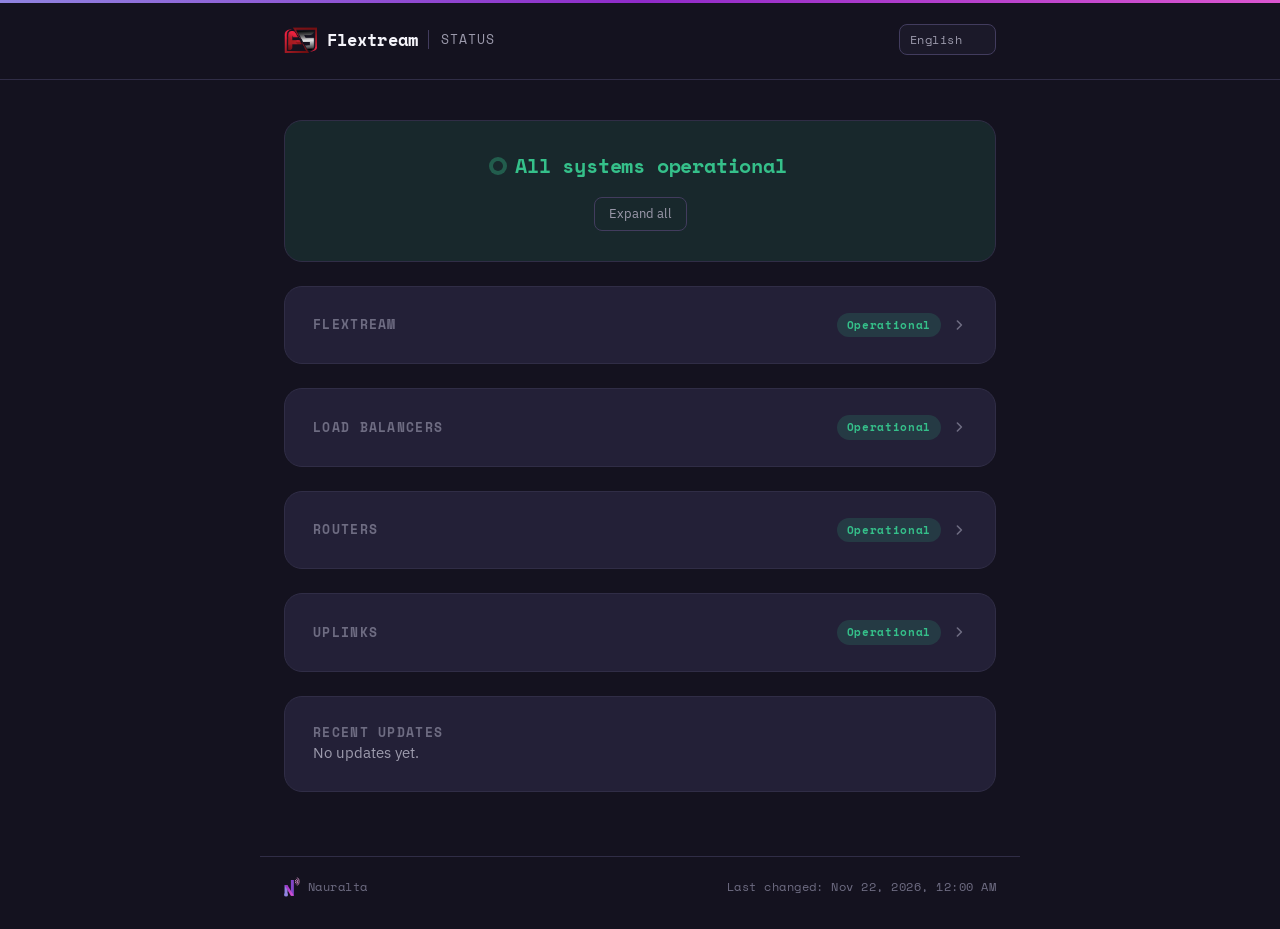
==== commit d392110f: "Publish status page" ====
--- a/index.html
+++ b/index.html
@@ -1,4 +1,4 @@
-<!doctype html><html lang="en" class="no-i18n"><head><meta charset="utf-8"><meta name="viewport" content="width=device-width, initial-scale=1"><meta name="robots" content="index, follow"><title>Flextream</title><link rel="preconnect" href="https://fonts.googleapis.com"><link rel="preconnect" href="https://fonts.gstatic.com" crossorigin><link href="https://fonts.googleapis.com/css2?family=Space+Mono:wght@400;700&family=IBM+Plex+Sans:wght@400;500;600&display=swap" rel="stylesheet"><link rel="stylesheet" href="style.css"><noscript><style>html.no-i18n{visibility:visible}</style></noscript></head><body><header class="topbar"><div class="wrap topbar-inner"><div class="brand-group"><img class="logo-icon" alt="" src="[data-uri]"><span class="brand-name">Flextream</span><span class="brand-sub" data-i18n="brand.subtitle">Status</span></div><select id="lang-switch" class="lang-switch" aria-label="Language"></select></div></header><main class="wrap"><section class="hero hero-good"><div class="hero-status"><span class="hero-dot"></span><h1 data-i18n="hero.good">All systems operational</h1></div><button type="button" id="toggle-all-groups" class="hero-toggle-all" data-i18n="groups.expandAll">Expand all</button></section><section class="card group collapsed" data-group-id="4f434b17-e284-45f6-877b-3757118f8324"><button type="button" class="group-head" data-group-toggle><h2 class="group-title">Flextream</h2><span class="group-head-right"><span class="badge badge-good" data-i18n="state.operational">Operational</span><svg class="chevron" viewBox="0 0 20 20" fill="none" xmlns="http://www.w3.org/2000/svg" aria-hidden="true"><path d="M5 8l5 5 5-5" stroke="currentColor" stroke-width="2" stroke-linecap="round" stroke-linejoin="round"/></svg></span></button><div class="rows"><div class="row"><div class="row-top"><span class="row-name-group"><span class="dot dot-good"></span><span class="row-name">Shared Services</span><span class="sr-only" data-i18n="state.operational">Operational</span></span><span class="row-uptime uptime-good" data-i18n-template="history.uptime" data-value="98.644">98.644% uptime</span></div><div class="hbars"><span class="hbar hbar-nodata" tabindex="0" data-status="nodata" data-date="2026-08-23" data-down-seconds="0" data-degraded-seconds="0"></span><span class="hbar hbar-nodata" tabindex="0" data-status="nodata" data-date="2026-08-24" data-down-seconds="0" data-degraded-seconds="0"></span><span class="hbar hbar-nodata" tabindex="0" data-status="nodata" data-date="2026-08-25" data-down-seconds="0" data-degraded-seconds="0"></span><span class="hbar hbar-nodata" tabindex="0" data-status="nodata" data-date="2026-08-26" data-down-seconds="0" data-degraded-seconds="0"></span><span class="hbar hbar-nodata" tabindex="0" data-status="nodata" data-date="2026-08-27" data-down-seconds="0" data-degraded-seconds="0"></span><span class="hbar hbar-nodata" tabindex="0" data-status="nodata" data-date="2026-08-28" data-down-seconds="0" data-degraded-seconds="0"></span><span class="hbar hbar-nodata" tabindex="0" data-status="nodata" data-date="2026-08-29" data-down-seconds="0" data-degraded-seconds="0"></span><span class="hbar hbar-nodata" tabindex="0" data-status="nodata" data-date="2026-08-30" data-down-seconds="0" data-degraded-seconds="0"></span><span class="hbar hbar-nodata" tabindex="0" data-status="nodata" data-date="2026-08-31" data-down-seconds="0" data-degraded-seconds="0"></span><span class="hbar hbar-nodata" tabindex="0" data-status="nodata" data-date="2026-09-01" data-down-seconds="0" data-degraded-seconds="0"></span><span class="hbar hbar-nodata" tabindex="0" data-status="nodata" data-date="2026-09-02" data-down-seconds="0" data-degraded-seconds="0"></span><span class="hbar hbar-nodata" tabindex="0" data-status="nodata" data-date="2026-09-03" data-down-seconds="0" data-degraded-seconds="0"></span><span class="hbar hbar-nodata" tabindex="0" data-status="nodata" data-date="2026-09-04" data-down-seconds="0" data-degraded-seconds="0"></span><span class="hbar hbar-nodata" tabindex="0" data-status="nodata" data-date="2026-09-05" data-down-seconds="0" data-degraded-seconds="0"></span><span class="hbar hbar-nodata" tabindex="0" data-status="nodata" data-date="2026-09-06" data-down-seconds="0" data-degraded-seconds="0"></span><span class="hbar hbar-nodata" tabindex="0" data-status="nodata" data-date="2026-09-07" data-down-seconds="0" data-degraded-seconds="0"></span><span class="hbar hbar-nodata" tabindex="0" data-status="nodata" data-date="2026-09-08" data-down-seconds="0" data-degraded-seconds="0"></span><span class="hbar hbar-operational" tabindex="0" data-status="operational" data-date="2026-09-09" data-down-seconds="0" data-degraded-seconds="0"></span><span class="hbar hbar-operational" tabindex="0" data-status="operational" data-date="2026-09-10" data-down-seconds="0" data-degraded-seconds="0"></span><span class="hbar hbar-operational" tabindex="0" data-status="operational" data-date="2026-09-11" data-down-seconds="0" data-degraded-seconds="0"></span><span class="hbar hbar-operational" tabindex="0" data-status="operational" data-date="2026-09-12" data-down-seconds="0" data-degraded-seconds="0"></span><span class="hbar hbar-operational" tabindex="0" data-status="operational" data-date="2026-09-13" data-down-seconds="0" data-degraded-seconds="0"></span><span class="hbar hbar-operational" tabindex="0" data-status="operational" data-date="2026-09-14" data-down-seconds="0" data-degraded-seconds="0"></span><span class="hbar hbar-operational" tabindex="0" data-status="operational" data-date="2026-09-15" data-down-seconds="0" data-degraded-seconds="0"></span><span class="hbar hbar-operational" tabindex="0" data-status="operational" data-date="2026-09-16" data-down-seconds="0" data-degraded-seconds="0"></span><span class="hbar hbar-operational" tabindex="0" data-status="operational" data-date="2026-09-17" data-down-seconds="0" data-degraded-seconds="0"></span><span class="hbar hbar-operational" tabindex="0" data-status="operational" data-date="2026-09-18" data-down-seconds="0" data-degraded-seconds="0"></span><span class="hbar hbar-operational" tabindex="0" data-status="operational" data-date="2026-09-19" data-down-seconds="0" data-degraded-seconds="0"></span><span class="hbar hbar-operational" tabindex="0" data-status="operational" data-date="2026-09-20" data-down-seconds="0" data-degraded-seconds="0"></span><span class="hbar hbar-operational" tabindex="0" data-status="operational" data-date="2026-09-21" data-down-seconds="0" data-degraded-seconds="0"></span><span class="hbar hbar-operational" tabindex="0" data-status="operational" data-date="2026-09-22" data-down-seconds="0" data-degraded-seconds="0"></span><span class="hbar hbar-operational" tabindex="0" data-status="operational" data-date="2026-09-23" data-down-seconds="0" data-degraded-seconds="0"></span><span class="hbar hbar-operational" tabindex="0" data-status="operational" data-date="2026-09-24" data-down-seconds="0" data-degraded-seconds="0"></span><span class="hbar hbar-operational" tabindex="0" data-status="operational" data-date="2026-09-25" data-down-seconds="0" data-degraded-seconds="0"></span><span class="hbar hbar-operational" tabindex="0" data-status="operational" data-date="2026-09-26" data-down-seconds="0" data-degraded-seconds="0"></span><span class="hbar hbar-operational" tabindex="0" data-status="operational" data-date="2026-09-27" data-down-seconds="0" data-degraded-seconds="0"></span><span class="hbar hbar-operational" tabindex="0" data-status="operational" data-date="2026-09-28" data-down-seconds="0" data-degraded-seconds="0"></span><span class="hbar hbar-operational" tabindex="0" data-status="operational" data-date="2026-09-29" data-down-seconds="0" data-degraded-seconds="0"></span><span class="hbar hbar-operational" tabindex="0" data-status="operational" data-date="2026-09-30" data-down-seconds="0" data-degraded-seconds="0"></span><span class="hbar hbar-operational" tabindex="0" data-status="operational" data-date="2026-10-01" data-down-seconds="0" data-degraded-seconds="0"></span><span class="hbar hbar-operational" tabindex="0" data-status="operational" data-date="2026-10-02" data-down-seconds="0" data-degraded-seconds="0"></span><span class="hbar hbar-operational" tabindex="0" data-status="operational" data-date="2026-10-03" data-down-seconds="0" data-degraded-seconds="0"></span><span class="hbar hbar-operational" tabindex="0" data-status="operational" data-date="2026-10-04" data-down-seconds="0" data-degraded-seconds="0"></span><span class="hbar hbar-operational" tabindex="0" data-status="operational" data-date="2026-10-05" data-down-seconds="0" data-degraded-seconds="0"></span><span class="hbar hbar-operational" tabindex="0" data-status="operational" data-date="2026-10-06" data-down-seconds="0" data-degraded-seconds="0"></span><span class="hbar hbar-operational" tabindex="0" data-status="operational" data-date="2026-10-07" data-down-seconds="0" data-degraded-seconds="0"></span><span class="hbar hbar-operational" tabindex="0" data-status="operational" data-date="2026-10-08" data-down-seconds="0" data-degraded-seconds="0"></span><span class="hbar hbar-operational" tabindex="0" data-status="operational" data-date="2026-10-09" data-down-seconds="0" data-degraded-seconds="0"></span><span class="hbar hbar-operational" tabindex="0" data-status="operational" data-date="2026-10-10" data-down-seconds="0" data-degraded-seconds="0"></span><span class="hbar hbar-operational" tabindex="0" data-status="operational" data-date="2026-10-11" data-down-seconds="0" data-degraded-seconds="0"></span><span class="hbar hbar-operational" tabindex="0" data-status="operational" data-date="2026-10-12" data-down-seconds="0" data-degraded-seconds="0"></span><span class="hbar hbar-operational" tabindex="0" data-status="operational" data-date="2026-10-13" data-down-seconds="0" data-degraded-seconds="0"></span><span class="hbar hbar-operational" tabindex="0" data-status="operational" data-date="2026-10-14" data-down-seconds="0" data-degraded-seconds="0"></span><span class="hbar hbar-operational" tabindex="0" data-status="operational" data-date="2026-10-15" data-down-seconds="0" data-degraded-seconds="0"></span><span class="hbar hbar-down" tabindex="0" data-status="down" data-date="2026-10-16" data-down-seconds="178.452" data-degraded-seconds="0"></span><span class="hbar hbar-operational" tabindex="0" data-status="operational" data-date="2026-10-17" data-down-seconds="0" data-degraded-seconds="0"></span><span class="hbar hbar-down" tabindex="0" data-status="down" data-date="2026-10-18" data-down-seconds="4532.811" data-degraded-seconds="0"></span><span class="hbar hbar-down" tabindex="0" data-status="down" data-date="2026-10-19" data-down-seconds="80244.859" data-degraded-seconds="0"></span><span class="hbar hbar-operational" tabindex="0" data-status="operational" data-date="2026-10-20" data-down-seconds="0" data-degraded-seconds="0"></span><span class="hbar hbar-operational" tabindex="0" data-status="operational" data-date="2026-10-21" data-down-seconds="0" data-degraded-seconds="0"></span><span class="hbar hbar-operational" tabindex="0" data-status="operational" data-date="2026-10-22" data-down-seconds="0" data-degraded-seconds="0"></span><span class="hbar hbar-operational" tabindex="0" data-status="operational" data-date="2026-10-23" data-down-seconds="0" data-degraded-seconds="0"></span><span class="hbar hbar-operational" tabindex="0" data-status="operational" data-date="2026-10-24" data-down-seconds="0" data-degraded-seconds="0"></span><span class="hbar hbar-operational" tabindex="0" data-status="operational" data-date="2026-10-25" data-down-seconds="0" data-degraded-seconds="0"></span><span class="hbar hbar-operational" tabindex="0" data-status="operational" data-date="2026-10-26" data-down-seconds="0" data-degraded-seconds="0"></span><span class="hbar hbar-operational" tabindex="0" data-status="operational" data-date="2026-10-27" data-down-seconds="0" data-degraded-seconds="0"></span><span class="hbar hbar-operational" tabindex="0" data-status="operational" data-date="2026-10-28" data-down-seconds="0" data-degraded-seconds="0"></span><span class="hbar hbar-operational" tabindex="0" data-status="operational" data-date="2026-10-29" data-down-seconds="0" data-degraded-seconds="0"></span><span class="hbar hbar-operational" tabindex="0" data-status="operational" data-date="2026-10-30" data-down-seconds="0" data-degraded-seconds="0"></span><span class="hbar hbar-operational" tabindex="0" data-status="operational" data-date="2026-10-31" data-down-seconds="0" data-degraded-seconds="0"></span><span class="hbar hbar-operational" tabindex="0" data-status="operational" data-date="2026-11-01" data-down-seconds="0" data-degraded-seconds="0"></span><span class="hbar hbar-operational" tabindex="0" data-status="operational" data-date="2026-11-02" data-down-seconds="0" data-degraded-seconds="0"></span><span class="hbar hbar-operational" tabindex="0" data-status="operational" data-date="2026-11-03" data-down-seconds="0" data-degraded-seconds="0"></span><span class="hbar hbar-operational" tabindex="0" data-status="operational" data-date="2026-11-04" data-down-seconds="0" data-degraded-seconds="0"></span><span class="hbar hbar-operational" tabindex="0" data-status="operational" data-date="2026-11-05" data-down-seconds="0" data-degraded-seconds="0"></span><span class="hbar hbar-operational" tabindex="0" data-status="operational" data-date="2026-11-06" data-down-seconds="0" data-degraded-seconds="0"></span><span class="hbar hbar-operational" tabindex="0" data-status="operational" data-date="2026-11-07" data-down-seconds="0" data-degraded-seconds="0"></span><span class="hbar hbar-operational" tabindex="0" data-status="operational" data-date="2026-11-08" data-down-seconds="0" data-degraded-seconds="0"></span><span class="hbar hbar-operational" tabindex="0" data-status="operational" data-date="2026-11-09" data-down-seconds="0" data-degraded-seconds="0"></span><span class="hbar hbar-operational" tabindex="0" data-status="operational" data-date="2026-11-10" data-down-seconds="0" data-degraded-seconds="0"></span><span class="hbar hbar-operational" tabindex="0" data-status="operational" data-date="2026-11-11" data-down-seconds="0" data-degraded-seconds="0"></span><span class="hbar hbar-operational" tabindex="0" data-status="operational" data-date="2026-11-12" data-down-seconds="0" data-degraded-seconds="0"></span><span class="hbar hbar-operational" tabindex="0" data-status="operational" data-date="2026-11-13" data-down-seconds="0" data-degraded-seconds="0"></span><span class="hbar hbar-operational" tabindex="0" data-status="operational" data-date="2026-11-14" data-down-seconds="0" data-degraded-seconds="0"></span><span class="hbar hbar-operational" tabindex="0" data-status="operational" data-date="2026-11-15" data-down-seconds="0" data-degraded-seconds="0"></span><span class="hbar hbar-operational" tabindex="0" data-status="operational" data-date="2026-11-16" data-down-seconds="0" data-degraded-seconds="0"></span><span class="hbar hbar-operational" tabindex="0" data-status="operational" data-date="2026-11-17" data-down-seconds="0" data-degraded-seconds="0"></span><span class="hbar hbar-operational" tabindex="0" data-status="operational" data-date="2026-11-18" data-down-seconds="0" data-degraded-seconds="0"></span><span class="hbar hbar-operational" tabindex="0" data-status="operational" data-date="2026-11-19" data-down-seconds="0" data-degraded-seconds="0"></span><span class="hbar hbar-operational" tabindex="0" data-status="operational" data-date="2026-11-20" data-down-seconds="0" data-degraded-seconds="0"></span><span class="hbar hbar-operational" tabindex="0" data-status="operational" data-date="2026-11-21" data-down-seconds="0" data-degraded-seconds="0"></span></div><div class="row-dates"><span class="days-full" data-i18n-template="history.daysAgo" data-value="90">90 days ago</span><span class="days-mobile" data-i18n-template="history.daysAgo" data-value="30">30 days ago</span><span data-i18n="history.today">Today</span></div></div><div class="row"><div class="row-top"><span class="row-name-group"><span class="dot dot-good"></span><span class="row-name">Beta</span><span class="sr-only" data-i18n="state.operational">Operational</span></span><span class="row-uptime uptime-good" data-i18n-template="history.uptime" data-value="100">100% uptime</span></div><div class="hbars"><span class="hbar hbar-nodata" tabindex="0" data-status="nodata" data-date="2026-08-23" data-down-seconds="0" data-degraded-seconds="0"></span><span class="hbar hbar-nodata" tabindex="0" data-status="nodata" data-date="2026-08-24" data-down-seconds="0" data-degraded-seconds="0"></span><span class="hbar hbar-nodata" tabindex="0" data-status="nodata" data-date="2026-08-25" data-down-seconds="0" data-degraded-seconds="0"></span><span class="hbar hbar-nodata" tabindex="0" data-status="nodata" data-date="2026-08-26" data-down-seconds="0" data-degraded-seconds="0"></span><span class="hbar hbar-nodata" tabindex="0" data-status="nodata" data-date="2026-08-27" data-down-seconds="0" data-degraded-seconds="0"></span><span class="hbar hbar-nodata" tabindex="0" data-status="nodata" data-date="2026-08-28" data-down-seconds="0" data-degraded-seconds="0"></span><span class="hbar hbar-nodata" tabindex="0" data-status="nodata" data-date="2026-08-29" data-down-seconds="0" data-degraded-seconds="0"></span><span class="hbar hbar-nodata" tabindex="0" data-status="nodata" data-date="2026-08-30" data-down-seconds="0" data-degraded-seconds="0"></span><span class="hbar hbar-nodata" tabindex="0" data-status="nodata" data-date="2026-08-31" data-down-seconds="0" data-degraded-seconds="0"></span><span class="hbar hbar-nodata" tabindex="0" data-status="nodata" data-date="2026-09-01" data-down-seconds="0" data-degraded-seconds="0"></span><span class="hbar hbar-nodata" tabindex="0" data-status="nodata" data-date="2026-09-02" data-down-seconds="0" data-degraded-seconds="0"></span><span class="hbar hbar-nodata" tabindex="0" data-status="nodata" data-date="2026-09-03" data-down-seconds="0" data-degraded-seconds="0"></span><span class="hbar hbar-nodata" tabindex="0" data-status="nodata" data-date="2026-09-04" data-down-seconds="0" data-degraded-seconds="0"></span><span class="hbar hbar-nodata" tabindex="0" data-status="nodata" data-date="2026-09-05" data-down-seconds="0" data-degraded-seconds="0"></span><span class="hbar hbar-nodata" tabindex="0" data-status="nodata" data-date="2026-09-06" data-down-seconds="0" data-degraded-seconds="0"></span><span class="hbar hbar-nodata" tabindex="0" data-status="nodata" data-date="2026-09-07" data-down-seconds="0" data-degraded-seconds="0"></span><span class="hbar hbar-nodata" tabindex="0" data-status="nodata" data-date="2026-09-08" data-down-seconds="0" data-degraded-seconds="0"></span><span class="hbar hbar-operational" tabindex="0" data-status="operational" data-date="2026-09-09" data-down-seconds="0" data-degraded-seconds="0"></span><span class="hbar hbar-operational" tabindex="0" data-status="operational" data-date="2026-09-10" data-down-seconds="0" data-degraded-seconds="0"></span><span class="hbar hbar-operational" tabindex="0" data-status="operational" data-date="2026-09-11" data-down-seconds="0" data-degraded-seconds="0"></span><span class="hbar hbar-operational" tabindex="0" data-status="operational" data-date="2026-09-12" data-down-seconds="0" data-degraded-seconds="0"></span><span class="hbar hbar-operational" tabindex="0" data-status="operational" data-date="2026-09-13" data-down-seconds="0" data-degraded-seconds="0"></span><span class="hbar hbar-operational" tabindex="0" data-status="operational" data-date="2026-09-14" data-down-seconds="0" data-degraded-seconds="0"></span><span class="hbar hbar-operational" tabindex="0" data-status="operational" data-date="2026-09-15" data-down-seconds="0" data-degraded-seconds="0"></span><span class="hbar hbar-operational" tabindex="0" data-status="operational" data-date="2026-09-16" data-down-seconds="0" data-degraded-seconds="0"></span><span class="hbar hbar-operational" tabindex="0" data-status="operational" data-date="2026-09-17" data-down-seconds="0" data-degraded-seconds="0"></span><span class="hbar hbar-operational" tabindex="0" data-status="operational" data-date="2026-09-18" data-down-seconds="0" data-degraded-seconds="0"></span><span class="hbar hbar-operational" tabindex="0" data-status="operational" data-date="2026-09-19" data-down-seconds="0" data-degraded-seconds="0"></span><span class="hbar hbar-operational" tabindex="0" data-status="operational" data-date="2026-09-20" data-down-seconds="0" data-degraded-seconds="0"></span><span class="hbar hbar-operational" tabindex="0" data-status="operational" data-date="2026-09-21" data-down-seconds="0" data-degraded-seconds="0"></span><span class="hbar hbar-operational" tabindex="0" data-status="operational" data-date="2026-09-22" data-down-seconds="0" data-degraded-seconds="0"></span><span class="hbar hbar-operational" tabindex="0" data-status="operational" data-date="2026-09-23" data-down-seconds="0" data-degraded-seconds="0"></span><span class="hbar hbar-operational" tabindex="0" data-status="operational" data-date="2026-09-24" data-down-seconds="0" data-degraded-seconds="0"></span><span class="hbar hbar-operational" tabindex="0" data-status="operational" data-date="2026-09-25" data-down-seconds="0" data-degraded-seconds="0"></span><span class="hbar hbar-operational" tabindex="0" data-status="operational" data-date="2026-09-26" data-down-seconds="0" data-degraded-seconds="0"></span><span class="hbar hbar-operational" tabindex="0" data-status="operational" data-date="2026-09-27" data-down-seconds="0" data-degraded-seconds="0"></span><span class="hbar hbar-operational" tabindex="0" data-status="operational" data-date="2026-09-28" data-down-seconds="0" data-degraded-seconds="0"></span><span class="hbar hbar-operational" tabindex="0" data-status="operational" data-date="2026-09-29" data-down-seconds="0" data-degraded-seconds="0"></span><span class="hbar hbar-operational" tabindex="0" data-status="operational" data-date="2026-09-30" data-down-seconds="0" data-degraded-seconds="0"></span><span class="hbar hbar-operational" tabindex="0" data-status="operational" data-date="2026-10-01" data-down-seconds="0" data-degraded-seconds="0"></span><span class="hbar hbar-operational" tabindex="0" data-status="operational" data-date="2026-10-02" data-down-seconds="0" data-degraded-seconds="0"></span><span class="hbar hbar-operational" tabindex="0" data-status="operational" data-date="2026-10-03" data-down-seconds="0" data-degraded-seconds="0"></span><span class="hbar hbar-operational" tabindex="0" data-status="operational" data-date="2026-10-04" data-down-seconds="0" data-degraded-seconds="0"></span><span class="hbar hbar-operational" tabindex="0" data-status="operational" data-date="2026-10-05" data-down-seconds="0" data-degraded-seconds="0"></span><span class="hbar hbar-operational" tabindex="0" data-status="operational" data-date="2026-10-06" data-down-seconds="0" data-degraded-seconds="0"></span><span class="hbar hbar-operational" tabindex="0" data-status="operational" data-date="2026-10-07" data-down-seconds="0" data-degraded-seconds="0"></span><span class="hbar hbar-operational" tabindex="0" data-status="operational" data-date="2026-10-08" data-down-seconds="0" data-degraded-seconds="0"></span><span class="hbar hbar-operational" tabindex="0" data-status="operational" data-date="2026-10-09" data-down-seconds="0" data-degraded-seconds="0"></span><span class="hbar hbar-operational" tabindex="0" data-status="operational" data-date="2026-10-10" data-down-seconds="0" data-degraded-seconds="0"></span><span class="hbar hbar-operational" tabindex="0" data-status="operational" data-date="2026-10-11" data-down-seconds="0" data-degraded-seconds="0"></span><span class="hbar hbar-operational" tabindex="0" data-status="operational" data-date="2026-10-12" data-down-seconds="0" data-degraded-seconds="0"></span><span class="hbar hbar-operational" tabindex="0" data-status="operational" data-date="2026-10-13" data-down-seconds="0" data-degraded-seconds="0"></span><span class="hbar hbar-operational" tabindex="0" data-status="operational" data-date="2026-10-14" data-down-seconds="0" data-degraded-seconds="0"></span><span class="hbar hbar-operational" tabindex="0" data-status="operational" data-date="2026-10-15" data-down-seconds="0" data-degraded-seconds="0"></span><span class="hbar hbar-operational" tabindex="0" data-status="operational" data-date="2026-10-16" data-down-seconds="0" data-degraded-seconds="0"></span><span class="hbar hbar-operational" tabindex="0" data-status="operational" data-date="2026-10-17" data-down-seconds="0" data-degraded-seconds="0"></span><span class="hbar hbar-operational" tabindex="0" data-status="operational" data-date="2026-10-18" data-down-seconds="0" data-degraded-seconds="0"></span><span class="hbar hbar-operational" tabindex="0" data-status="operational" data-date="2026-10-19" data-down-seconds="0" data-degraded-seconds="0"></span><span class="hbar hbar-operational" tabindex="0" data-status="operational" data-date="2026-10-20" data-down-seconds="0" data-degraded-seconds="0"></span><span class="hbar hbar-operational" tabindex="0" data-status="operational" data-date="2026-10-21" data-down-seconds="0" data-degraded-seconds="0"></span><span class="hbar hbar-operational" tabindex="0" data-status="operational" data-date="2026-10-22" data-down-seconds="0" data-degraded-seconds="0"></span><span class="hbar hbar-operational" tabindex="0" data-status="operational" data-date="2026-10-23" data-down-seconds="0" data-degraded-seconds="0"></span><span class="hbar hbar-operational" tabindex="0" data-status="operational" data-date="2026-10-24" data-down-seconds="0" data-degraded-seconds="0"></span><span class="hbar hbar-operational" tabindex="0" data-status="operational" data-date="2026-10-25" data-down-seconds="0" data-degraded-seconds="0"></span><span class="hbar hbar-operational" tabindex="0" data-status="operational" data-date="2026-10-26" data-down-seconds="0" data-degraded-seconds="0"></span><span class="hbar hbar-operational" tabindex="0" data-status="operational" data-date="2026-10-27" data-down-seconds="0" data-degraded-seconds="0"></span><span class="hbar hbar-operational" tabindex="0" data-status="operational" data-date="2026-10-28" data-down-seconds="0" data-degraded-seconds="0"></span><span class="hbar hbar-operational" tabindex="0" data-status="operational" data-date="2026-10-29" data-down-seconds="0" data-degraded-seconds="0"></span><span class="hbar hbar-operational" tabindex="0" data-status="operational" data-date="2026-10-30" data-down-seconds="0" data-degraded-seconds="0"></span><span class="hbar hbar-operational" tabindex="0" data-status="operational" data-date="2026-10-31" data-down-seconds="0" data-degraded-seconds="0"></span><span class="hbar hbar-operational" tabindex="0" data-status="operational" data-date="2026-11-01" data-down-seconds="0" data-degraded-seconds="0"></span><span class="hbar hbar-operational" tabindex="0" data-status="operational" data-date="2026-11-02" data-down-seconds="0" data-degraded-seconds="0"></span><span class="hbar hbar-operational" tabindex="0" data-status="operational" data-date="2026-11-03" data-down-seconds="0" data-degraded-seconds="0"></span><span class="hbar hbar-operational" tabindex="0" data-status="operational" data-date="2026-11-04" data-down-seconds="0" data-degraded-seconds="0"></span><span class="hbar hbar-operational" tabindex="0" data-status="operational" data-date="2026-11-05" data-down-seconds="0" data-degraded-seconds="0"></span><span class="hbar hbar-operational" tabindex="0" data-status="operational" data-date="2026-11-06" data-down-seconds="0" data-degraded-seconds="0"></span><span class="hbar hbar-operational" tabindex="0" data-status="operational" data-date="2026-11-07" data-down-seconds="0" data-degraded-seconds="0"></span><span class="hbar hbar-operational" tabindex="0" data-status="operational" data-date="2026-11-08" data-down-seconds="0" data-degraded-seconds="0"></span><span class="hbar hbar-operational" tabindex="0" data-status="operational" data-date="2026-11-09" data-down-seconds="0" data-degraded-seconds="0"></span><span class="hbar hbar-operational" tabindex="0" data-status="operational" data-date="2026-11-10" data-down-seconds="0" data-degraded-seconds="0"></span><span class="hbar hbar-operational" tabindex="0" data-status="operational" data-date="2026-11-11" data-down-seconds="0" data-degraded-seconds="0"></span><span class="hbar hbar-operational" tabindex="0" data-status="operational" data-date="2026-11-12" data-down-seconds="0" data-degraded-seconds="0"></span><span class="hbar hbar-operational" tabindex="0" data-status="operational" data-date="2026-11-13" data-down-seconds="0" data-degraded-seconds="0"></span><span class="hbar hbar-operational" tabindex="0" data-status="operational" data-date="2026-11-14" data-down-seconds="0" data-degraded-seconds="0"></span><span class="hbar hbar-operational" tabindex="0" data-status="operational" data-date="2026-11-15" data-down-seconds="0" data-degraded-seconds="0"></span><span class="hbar hbar-operational" tabindex="0" data-status="operational" data-date="2026-11-16" data-down-seconds="0" data-degraded-seconds="0"></span><span class="hbar hbar-operational" tabindex="0" data-status="operational" data-date="2026-11-17" data-down-seconds="0" data-degraded-seconds="0"></span><span class="hbar hbar-operational" tabindex="0" data-status="operational" data-date="2026-11-18" data-down-seconds="0" data-degraded-seconds="0"></span><span class="hbar hbar-operational" tabindex="0" data-status="operational" data-date="2026-11-19" data-down-seconds="0" data-degraded-seconds="0"></span><span class="hbar hbar-operational" tabindex="0" data-status="operational" data-date="2026-11-20" data-down-seconds="0" data-degraded-seconds="0"></span><span class="hbar hbar-operational" tabindex="0" data-status="operational" data-date="2026-11-21" data-down-seconds="0" data-degraded-seconds="0"></span></div><div class="row-dates"><span class="days-full" data-i18n-template="history.daysAgo" data-value="90">90 days ago</span><span class="days-mobile" data-i18n-template="history.daysAgo" data-value="30">30 days ago</span><span data-i18n="history.today">Today</span></div></div></div></section><section class="card group collapsed" data-group-id="c64dd9c5-14b5-45bf-860f-13e2bdd14dba"><button type="button" class="group-head" data-group-toggle><h2 class="group-title">Load Balancers</h2><span class="group-head-right"><span class="badge badge-good" data-i18n="state.operational">Operational</span><svg class="chevron" viewBox="0 0 20 20" fill="none" xmlns="http://www.w3.org/2000/svg" aria-hidden="true"><path d="M5 8l5 5 5-5" stroke="currentColor" stroke-width="2" stroke-linecap="round" stroke-linejoin="round"/></svg></span></button><div class="rows"><div class="row"><div class="row-top"><span class="row-name-group"><span class="dot dot-good"></span><span class="row-name">lb01 - HTTPS</span><span class="sr-only" data-i18n="state.operational">Operational</span></span><span class="row-uptime uptime-good" data-i18n-template="history.uptime" data-value="100">100% uptime</span></div><div class="hbars"><span class="hbar hbar-nodata" tabindex="0" data-status="nodata" data-date="2026-08-23" data-down-seconds="0" data-degraded-seconds="0"></span><span class="hbar hbar-nodata" tabindex="0" data-status="nodata" data-date="2026-08-24" data-down-seconds="0" data-degraded-seconds="0"></span><span class="hbar hbar-nodata" tabindex="0" data-status="nodata" data-date="2026-08-25" data-down-seconds="0" data-degraded-seconds="0"></span><span class="hbar hbar-nodata" tabindex="0" data-status="nodata" data-date="2026-08-26" data-down-seconds="0" data-degraded-seconds="0"></span><span class="hbar hbar-nodata" tabindex="0" data-status="nodata" data-date="2026-08-27" data-down-seconds="0" data-degraded-seconds="0"></span><span class="hbar hbar-nodata" tabindex="0" data-status="nodata" data-date="2026-08-28" data-down-seconds="0" data-degraded-seconds="0"></span><span class="hbar hbar-nodata" tabindex="0" data-status="nodata" data-date="2026-08-29" data-down-seconds="0" data-degraded-seconds="0"></span><span class="hbar hbar-nodata" tabindex="0" data-status="nodata" data-date="2026-08-30" data-down-seconds="0" data-degraded-seconds="0"></span><span class="hbar hbar-nodata" tabindex="0" data-status="nodata" data-date="2026-08-31" data-down-seconds="0" data-degraded-seconds="0"></span><span class="hbar hbar-nodata" tabindex="0" data-status="nodata" data-date="2026-09-01" data-down-seconds="0" data-degraded-seconds="0"></span><span class="hbar hbar-nodata" tabindex="0" data-status="nodata" data-date="2026-09-02" data-down-seconds="0" data-degraded-seconds="0"></span><span class="hbar hbar-nodata" tabindex="0" data-status="nodata" data-date="2026-09-03" data-down-seconds="0" data-degraded-seconds="0"></span><span class="hbar hbar-nodata" tabindex="0" data-status="nodata" data-date="2026-09-04" data-down-seconds="0" data-degraded-seconds="0"></span><span class="hbar hbar-nodata" tabindex="0" data-status="nodata" data-date="2026-09-05" data-down-seconds="0" data-degraded-seconds="0"></span><span class="hbar hbar-operational" tabindex="0" data-status="operational" data-date="2026-09-06" data-down-seconds="0" data-degraded-seconds="0"></span><span class="hbar hbar-operational" tabindex="0" data-status="operational" data-date="2026-09-07" data-down-seconds="0" data-degraded-seconds="0"></span><span class="hbar hbar-operational" tabindex="0" data-status="operational" data-date="2026-09-08" data-down-seconds="0" data-degraded-seconds="0"></span><span class="hbar hbar-operational" tabindex="0" data-status="operational" data-date="2026-09-09" data-down-seconds="0" data-degraded-seconds="0"></span><span class="hbar hbar-operational" tabindex="0" data-status="operational" data-date="2026-09-10" data-down-seconds="0" data-degraded-seconds="0"></span><span class="hbar hbar-operational" tabindex="0" data-status="operational" data-date="2026-09-11" data-down-seconds="0" data-degraded-seconds="0"></span><span class="hbar hbar-operational" tabindex="0" data-status="operational" data-date="2026-09-12" data-down-seconds="0" data-degraded-seconds="0"></span><span class="hbar hbar-operational" tabindex="0" data-status="operational" data-date="2026-09-13" data-down-seconds="0" data-degraded-seconds="0"></span><span class="hbar hbar-operational" tabindex="0" data-status="operational" data-date="2026-09-14" data-down-seconds="0" data-degraded-seconds="0"></span><span class="hbar hbar-operational" tabindex="0" data-status="operational" data-date="2026-09-15" data-down-seconds="0" data-degraded-seconds="0"></span><span class="hbar hbar-operational" tabindex="0" data-status="operational" data-date="2026-09-16" data-down-seconds="0" data-degraded-seconds="0"></span><span class="hbar hbar-operational" tabindex="0" data-status="operational" data-date="2026-09-17" data-down-seconds="0" data-degraded-seconds="0"></span><span class="hbar hbar-operational" tabindex="0" data-status="operational" data-date="2026-09-18" data-down-seconds="0" data-degraded-seconds="0"></span><span class="hbar hbar-operational" tabindex="0" data-status="operational" data-date="2026-09-19" data-down-seconds="0" data-degraded-seconds="0"></span><span class="hbar hbar-operational" tabindex="0" data-status="operational" data-date="2026-09-20" data-down-seconds="0" data-degraded-seconds="0"></span><span class="hbar hbar-operational" tabindex="0" data-status="operational" data-date="2026-09-21" data-down-seconds="0" data-degraded-seconds="0"></span><span class="hbar hbar-operational" tabindex="0" data-status="operational" data-date="2026-09-22" data-down-seconds="0" data-degraded-seconds="0"></span><span class="hbar hbar-operational" tabindex="0" data-status="operational" data-date="2026-09-23" data-down-seconds="0" data-degraded-seconds="0"></span><span class="hbar hbar-operational" tabindex="0" data-status="operational" data-date="2026-09-24" data-down-seconds="0" data-degraded-seconds="0"></span><span class="hbar hbar-operational" tabindex="0" data-status="operational" data-date="2026-09-25" data-down-seconds="0" data-degraded-seconds="0"></span><span class="hbar hbar-operational" tabindex="0" data-status="operational" data-date="2026-09-26" data-down-seconds="0" data-degraded-seconds="0"></span><span class="hbar hbar-operational" tabindex="0" data-status="operational" data-date="2026-09-27" data-down-seconds="0" data-degraded-seconds="0"></span><span class="hbar hbar-operational" tabindex="0" data-status="operational" data-date="2026-09-28" data-down-seconds="0" data-degraded-seconds="0"></span><span class="hbar hbar-operational" tabindex="0" data-status="operational" data-date="2026-09-29" data-down-seconds="0" data-degraded-seconds="0"></span><span class="hbar hbar-operational" tabindex="0" data-status="operational" data-date="2026-09-30" data-down-seconds="0" data-degraded-seconds="0"></span><span class="hbar hbar-operational" tabindex="0" data-status="operational" data-date="2026-10-01" data-down-seconds="0" data-degraded-seconds="0"></span><span class="hbar hbar-operational" tabindex="0" data-status="operational" data-date="2026-10-02" data-down-seconds="0" data-degraded-seconds="0"></span><span class="hbar hbar-operational" tabindex="0" data-status="operational" data-date="2026-10-03" data-down-seconds="0" data-degraded-seconds="0"></span><span class="hbar hbar-operational" tabindex="0" data-status="operational" data-date="2026-10-04" data-down-seconds="0" data-degraded-seconds="0"></span><span class="hbar hbar-operational" tabindex="0" data-status="operational" data-date="2026-10-05" data-down-seconds="0" data-degraded-seconds="0"></span><span class="hbar hbar-operational" tabindex="0" data-status="operational" data-date="2026-10-06" data-down-seconds="0" data-degraded-seconds="0"></span><span class="hbar hbar-operational" tabindex="0" data-status="operational" data-date="2026-10-07" data-down-seconds="0" data-degraded-seconds="0"></span><span class="hbar hbar-operational" tabindex="0" data-status="operational" data-date="2026-10-08" data-down-seconds="0" data-degraded-seconds="0"></span><span class="hbar hbar-operational" tabindex="0" data-status="operational" data-date="2026-10-09" data-down-seconds="0" data-degraded-seconds="0"></span><span class="hbar hbar-operational" tabindex="0" data-status="operational" data-date="2026-10-10" data-down-seconds="0" data-degraded-seconds="0"></span><span class="hbar hbar-operational" tabindex="0" data-status="operational" data-date="2026-10-11" data-down-seconds="0" data-degraded-seconds="0"></span><span class="hbar hbar-operational" tabindex="0" data-status="operational" data-date="2026-10-12" data-down-seconds="0" data-degraded-seconds="0"></span><span class="hbar hbar-operational" tabindex="0" data-status="operational" data-date="2026-10-13" data-down-seconds="0" data-degraded-seconds="0"></span><span class="hbar hbar-operational" tabindex="0" data-status="operational" data-date="2026-10-14" data-down-seconds="0" data-degraded-seconds="0"></span><span class="hbar hbar-operational" tabindex="0" data-status="operational" data-date="2026-10-15" data-down-seconds="0" data-degraded-seconds="0"></span><span class="hbar hbar-operational" tabindex="0" data-status="operational" data-date="2026-10-16" data-down-seconds="0" data-degraded-seconds="0"></span><span class="hbar hbar-operational" tabindex="0" data-status="operational" data-date="2026-10-17" data-down-seconds="0" data-degraded-seconds="0"></span><span class="hbar hbar-operational" tabindex="0" data-status="operational" data-date="2026-10-18" data-down-seconds="0" data-degraded-seconds="0"></span><span class="hbar hbar-operational" tabindex="0" data-status="operational" data-date="2026-10-19" data-down-seconds="0" data-degraded-seconds="0"></span><span class="hbar hbar-operational" tabindex="0" data-status="operational" data-date="2026-10-20" data-down-seconds="0" data-degraded-seconds="0"></span><span class="hbar hbar-operational" tabindex="0" data-status="operational" data-date="2026-10-21" data-down-seconds="0" data-degraded-seconds="0"></span><span class="hbar hbar-operational" tabindex="0" data-status="operational" data-date="2026-10-22" data-down-seconds="0" data-degraded-seconds="0"></span><span class="hbar hbar-operational" tabindex="0" data-status="operational" data-date="2026-10-23" data-down-seconds="0" data-degraded-seconds="0"></span><span class="hbar hbar-operational" tabindex="0" data-status="operational" data-date="2026-10-24" data-down-seconds="0" data-degraded-seconds="0"></span><span class="hbar hbar-operational" tabindex="0" data-status="operational" data-date="2026-10-25" data-down-seconds="0" data-degraded-seconds="0"></span><span class="hbar hbar-operational" tabindex="0" data-status="operational" data-date="2026-10-26" data-down-seconds="0" data-degraded-seconds="0"></span><span class="hbar hbar-operational" tabindex="0" data-status="operational" data-date="2026-10-27" data-down-seconds="0" data-degraded-seconds="0"></span><span class="hbar hbar-operational" tabindex="0" data-status="operational" data-date="2026-10-28" data-down-seconds="0" data-degraded-seconds="0"></span><span class="hbar hbar-operational" tabindex="0" data-status="operational" data-date="2026-10-29" data-down-seconds="0" data-degraded-seconds="0"></span><span class="hbar hbar-operational" tabindex="0" data-status="operational" data-date="2026-10-30" data-down-seconds="0" data-degraded-seconds="0"></span><span class="hbar hbar-operational" tabindex="0" data-status="operational" data-date="2026-10-31" data-down-seconds="0" data-degraded-seconds="0"></span><span class="hbar hbar-operational" tabindex="0" data-status="operational" data-date="2026-11-01" data-down-seconds="0" data-degraded-seconds="0"></span><span class="hbar hbar-operational" tabindex="0" data-status="operational" data-date="2026-11-02" data-down-seconds="0" data-degraded-seconds="0"></span><span class="hbar hbar-operational" tabindex="0" data-status="operational" data-date="2026-11-03" data-down-seconds="0" data-degraded-seconds="0"></span><span class="hbar hbar-operational" tabindex="0" data-status="operational" data-date="2026-11-04" data-down-seconds="0" data-degraded-seconds="0"></span><span class="hbar hbar-operational" tabindex="0" data-status="operational" data-date="2026-11-05" data-down-seconds="0" data-degraded-seconds="0"></span><span class="hbar hbar-operational" tabindex="0" data-status="operational" data-date="2026-11-06" data-down-seconds="0" data-degraded-seconds="0"></span><span class="hbar hbar-operational" tabindex="0" data-status="operational" data-date="2026-11-07" data-down-seconds="0" data-degraded-seconds="0"></span><span class="hbar hbar-operational" tabindex="0" data-status="operational" data-date="2026-11-08" data-down-seconds="0" data-degraded-seconds="0"></span><span class="hbar hbar-operational" tabindex="0" data-status="operational" data-date="2026-11-09" data-down-seconds="0" data-degraded-seconds="0"></span><span class="hbar hbar-operational" tabindex="0" data-status="operational" data-date="2026-11-10" data-down-seconds="0" data-degraded-seconds="0"></span><span class="hbar hbar-operational" tabindex="0" data-status="operational" data-date="2026-11-11" data-down-seconds="0" data-degraded-seconds="0"></span><span class="hbar hbar-operational" tabindex="0" data-status="operational" data-date="2026-11-12" data-down-seconds="0" data-degraded-seconds="0"></span><span class="hbar hbar-operational" tabindex="0" data-status="operational" data-date="2026-11-13" data-down-seconds="0" data-degraded-seconds="0"></span><span class="hbar hbar-operational" tabindex="0" data-status="operational" data-date="2026-11-14" data-down-seconds="0" data-degraded-seconds="0"></span><span class="hbar hbar-operational" tabindex="0" data-status="operational" data-date="2026-11-15" data-down-seconds="0" data-degraded-seconds="0"></span><span class="hbar hbar-operational" tabindex="0" data-status="operational" data-date="2026-11-16" data-down-seconds="0" data-degraded-seconds="0"></span><span class="hbar hbar-operational" tabindex="0" data-status="operational" data-date="2026-11-17" data-down-seconds="0" data-degraded-seconds="0"></span><span class="hbar hbar-operational" tabindex="0" data-status="operational" data-date="2026-11-18" data-down-seconds="0" data-degraded-seconds="0"></span><span class="hbar hbar-operational" tabindex="0" data-status="operational" data-date="2026-11-19" data-down-seconds="0" data-degraded-seconds="0"></span><span class="hbar hbar-operational" tabindex="0" data-status="operational" data-date="2026-11-20" data-down-seconds="0" data-degraded-seconds="0"></span><span class="hbar hbar-operational" tabindex="0" data-status="operational" data-date="2026-11-21" data-down-seconds="0" data-degraded-seconds="0"></span></div><div class="row-dates"><span class="days-full" data-i18n-template="history.daysAgo" data-value="90">90 days ago</span><span class="days-mobile" data-i18n-template="history.daysAgo" data-value="30">30 days ago</span><span data-i18n="history.today">Today</span></div></div></div></section><section class="card group collapsed" data-group-id="a6f57195-0992-42cc-b8a1-d68f53ce2835"><button type="button" class="group-head" data-group-toggle><h2 class="group-title">Routers</h2><span class="group-head-right"><span class="badge badge-good" data-i18n="state.operational">Operational</span><svg class="chevron" viewBox="0 0 20 20" fill="none" xmlns="http://www.w3.org/2000/svg" aria-hidden="true"><path d="M5 8l5 5 5-5" stroke="currentColor" stroke-width="2" stroke-linecap="round" stroke-linejoin="round"/></svg></span></button><div class="rows"><div class="row"><div class="row-top"><span class="row-name-group"><span class="dot dot-good"></span><span class="row-name">rtr01.hen1</span><span class="sr-only" data-i18n="state.operational">Operational</span></span><span class="row-uptime uptime-good" data-i18n-template="history.uptime" data-value="100">100% uptime</span></div><div class="hbars"><span class="hbar hbar-nodata" tabindex="0" data-status="nodata" data-date="2026-08-23" data-down-seconds="0" data-degraded-seconds="0"></span><span class="hbar hbar-nodata" tabindex="0" data-status="nodata" data-date="2026-08-24" data-down-seconds="0" data-degraded-seconds="0"></span><span class="hbar hbar-nodata" tabindex="0" data-status="nodata" data-date="2026-08-25" data-down-seconds="0" data-degraded-seconds="0"></span><span class="hbar hbar-nodata" tabindex="0" data-status="nodata" data-date="2026-08-26" data-down-seconds="0" data-degraded-seconds="0"></span><span class="hbar hbar-nodata" tabindex="0" data-status="nodata" data-date="2026-08-27" data-down-seconds="0" data-degraded-seconds="0"></span><span class="hbar hbar-nodata" tabindex="0" data-status="nodata" data-date="2026-08-28" data-down-seconds="0" data-degraded-seconds="0"></span><span class="hbar hbar-nodata" tabindex="0" data-status="nodata" data-date="2026-08-29" data-down-seconds="0" data-degraded-seconds="0"></span><span class="hbar hbar-nodata" tabindex="0" data-status="nodata" data-date="2026-08-30" data-down-seconds="0" data-degraded-seconds="0"></span><span class="hbar hbar-nodata" tabindex="0" data-status="nodata" data-date="2026-08-31" data-down-seconds="0" data-degraded-seconds="0"></span><span class="hbar hbar-nodata" tabindex="0" data-status="nodata" data-date="2026-09-01" data-down-seconds="0" data-degraded-seconds="0"></span><span class="hbar hbar-nodata" tabindex="0" data-status="nodata" data-date="2026-09-02" data-down-seconds="0" data-degraded-seconds="0"></span><span class="hbar hbar-nodata" tabindex="0" data-status="nodata" data-date="2026-09-03" data-down-seconds="0" data-degraded-seconds="0"></span><span class="hbar hbar-nodata" tabindex="0" data-status="nodata" data-date="2026-09-04" data-down-seconds="0" data-degraded-seconds="0"></span><span class="hbar hbar-nodata" tabindex="0" data-status="nodata" data-date="2026-09-05" data-down-seconds="0" data-degraded-seconds="0"></span><span class="hbar hbar-operational" tabindex="0" data-status="operational" data-date="2026-09-06" data-down-seconds="0" data-degraded-seconds="0"></span><span class="hbar hbar-operational" tabindex="0" data-status="operational" data-date="2026-09-07" data-down-seconds="0" data-degraded-seconds="0"></span><span class="hbar hbar-operational" tabindex="0" data-status="operational" data-date="2026-09-08" data-down-seconds="0" data-degraded-seconds="0"></span><span class="hbar hbar-operational" tabindex="0" data-status="operational" data-date="2026-09-09" data-down-seconds="0" data-degraded-seconds="0"></span><span class="hbar hbar-operational" tabindex="0" data-status="operational" data-date="2026-09-10" data-down-seconds="0" data-degraded-seconds="0"></span><span class="hbar hbar-operational" tabindex="0" data-status="operational" data-date="2026-09-11" data-down-seconds="0" data-degraded-seconds="0"></span><span class="hbar hbar-operational" tabindex="0" data-status="operational" data-date="2026-09-12" data-down-seconds="0" data-degraded-seconds="0"></span><span class="hbar hbar-operational" tabindex="0" data-status="operational" data-date="2026-09-13" data-down-seconds="0" data-degraded-seconds="0"></span><span class="hbar hbar-operational" tabindex="0" data-status="operational" data-date="2026-09-14" data-down-seconds="0" data-degraded-seconds="0"></span><span class="hbar hbar-operational" tabindex="0" data-status="operational" data-date="2026-09-15" data-down-seconds="0" data-degraded-seconds="0"></span><span class="hbar hbar-operational" tabindex="0" data-status="operational" data-date="2026-09-16" data-down-seconds="0" data-degraded-seconds="0"></span><span class="hbar hbar-operational" tabindex="0" data-status="operational" data-date="2026-09-17" data-down-seconds="0" data-degraded-seconds="0"></span><span class="hbar hbar-operational" tabindex="0" data-status="operational" data-date="2026-09-18" data-down-seconds="0" data-degraded-seconds="0"></span><span class="hbar hbar-operational" tabindex="0" data-status="operational" data-date="2026-09-19" data-down-seconds="0" data-degraded-seconds="0"></span><span class="hbar hbar-operational" tabindex="0" data-status="operational" data-date="2026-09-20" data-down-seconds="0" data-degraded-seconds="0"></span><span class="hbar hbar-operational" tabindex="0" data-status="operational" data-date="2026-09-21" data-down-seconds="0" data-degraded-seconds="0"></span><span class="hbar hbar-operational" tabindex="0" data-status="operational" data-date="2026-09-22" data-down-seconds="0" data-degraded-seconds="0"></span><span class="hbar hbar-operational" tabindex="0" data-status="operational" data-date="2026-09-23" data-down-seconds="0" data-degraded-seconds="0"></span><span class="hbar hbar-operational" tabindex="0" data-status="operational" data-date="2026-09-24" data-down-seconds="0" data-degraded-seconds="0"></span><span class="hbar hbar-operational" tabindex="0" data-status="operational" data-date="2026-09-25" data-down-seconds="0" data-degraded-seconds="0"></span><span class="hbar hbar-operational" tabindex="0" data-status="operational" data-date="2026-09-26" data-down-seconds="0" data-degraded-seconds="0"></span><span class="hbar hbar-operational" tabindex="0" data-status="operational" data-date="2026-09-27" data-down-seconds="0" data-degraded-seconds="0"></span><span class="hbar hbar-operational" tabindex="0" data-status="operational" data-date="2026-09-28" data-down-seconds="0" data-degraded-seconds="0"></span><span class="hbar hbar-operational" tabindex="0" data-status="operational" data-date="2026-09-29" data-down-seconds="0" data-degraded-seconds="0"></span><span class="hbar hbar-operational" tabindex="0" data-status="operational" data-date="2026-09-30" data-down-seconds="0" data-degraded-seconds="0"></span><span class="hbar hbar-operational" tabindex="0" data-status="operational" data-date="2026-10-01" data-down-seconds="0" data-degraded-seconds="0"></span><span class="hbar hbar-operational" tabindex="0" data-status="operational" data-date="2026-10-02" data-down-seconds="0" data-degraded-seconds="0"></span><span class="hbar hbar-operational" tabindex="0" data-status="operational" data-date="2026-10-03" data-down-seconds="0" data-degraded-seconds="0"></span><span class="hbar hbar-operational" tabindex="0" data-status="operational" data-date="2026-10-04" data-down-seconds="0" data-degraded-seconds="0"></span><span class="hbar hbar-operational" tabindex="0" data-status="operational" data-date="2026-10-05" data-down-seconds="0" data-degraded-seconds="0"></span><span class="hbar hbar-operational" tabindex="0" data-status="operational" data-date="2026-10-06" data-down-seconds="0" data-degraded-seconds="0"></span><span class="hbar hbar-operational" tabindex="0" data-status="operational" data-date="2026-10-07" data-down-seconds="0" data-degraded-seconds="0"></span><span class="hbar hbar-operational" tabindex="0" data-status="operational" data-date="2026-10-08" data-down-seconds="0" data-degraded-seconds="0"></span><span class="hbar hbar-operational" tabindex="0" data-status="operational" data-date="2026-10-09" data-down-seconds="0" data-degraded-seconds="0"></span><span class="hbar hbar-operational" tabindex="0" data-status="operational" data-date="2026-10-10" data-down-seconds="0" data-degraded-seconds="0"></span><span class="hbar hbar-operational" tabindex="0" data-status="operational" data-date="2026-10-11" data-down-seconds="0" data-degraded-seconds="0"></span><span class="hbar hbar-operational" tabindex="0" data-status="operational" data-date="2026-10-12" data-down-seconds="0" data-degraded-seconds="0"></span><span class="hbar hbar-operational" tabindex="0" data-status="operational" data-date="2026-10-13" data-down-seconds="0" data-degraded-seconds="0"></span><span class="hbar hbar-operational" tabindex="0" data-status="operational" data-date="2026-10-14" data-down-seconds="0" data-degraded-seconds="0"></span><span class="hbar hbar-operational" tabindex="0" data-status="operational" data-date="2026-10-15" data-down-seconds="0" data-degraded-seconds="0"></span><span class="hbar hbar-operational" tabindex="0" data-status="operational" data-date="2026-10-16" data-down-seconds="0" data-degraded-seconds="0"></span><span class="hbar hbar-operational" tabindex="0" data-status="operational" data-date="2026-10-17" data-down-seconds="0" data-degraded-seconds="0"></span><span class="hbar hbar-operational" tabindex="0" data-status="operational" data-date="2026-10-18" data-down-seconds="0" data-degraded-seconds="0"></span><span class="hbar hbar-operational" tabindex="0" data-status="operational" data-date="2026-10-19" data-down-seconds="0" data-degraded-seconds="0"></span><span class="hbar hbar-operational" tabindex="0" data-status="operational" data-date="2026-10-20" data-down-seconds="0" data-degraded-seconds="0"></span><span class="hbar hbar-operational" tabindex="0" data-status="operational" data-date="2026-10-21" data-down-seconds="0" data-degraded-seconds="0"></span><span class="hbar hbar-operational" tabindex="0" data-status="operational" data-date="2026-10-22" data-down-seconds="0" data-degraded-seconds="0"></span><span class="hbar hbar-operational" tabindex="0" data-status="operational" data-date="2026-10-23" data-down-seconds="0" data-degraded-seconds="0"></span><span class="hbar hbar-operational" tabindex="0" data-status="operational" data-date="2026-10-24" data-down-seconds="0" data-degraded-seconds="0"></span><span class="hbar hbar-operational" tabindex="0" data-status="operational" data-date="2026-10-25" data-down-seconds="0" data-degraded-seconds="0"></span><span class="hbar hbar-operational" tabindex="0" data-status="operational" data-date="2026-10-26" data-down-seconds="0" data-degraded-seconds="0"></span><span class="hbar hbar-operational" tabindex="0" data-status="operational" data-date="2026-10-27" data-down-seconds="0" data-degraded-seconds="0"></span><span class="hbar hbar-operational" tabindex="0" data-status="operational" data-date="2026-10-28" data-down-seconds="0" data-degraded-seconds="0"></span><span class="hbar hbar-operational" tabindex="0" data-status="operational" data-date="2026-10-29" data-down-seconds="0" data-degraded-seconds="0"></span><span class="hbar hbar-operational" tabindex="0" data-status="operational" data-date="2026-10-30" data-down-seconds="0" data-degraded-seconds="0"></span><span class="hbar hbar-operational" tabindex="0" data-status="operational" data-date="2026-10-31" data-down-seconds="0" data-degraded-seconds="0"></span><span class="hbar hbar-operational" tabindex="0" data-status="operational" data-date="2026-11-01" data-down-seconds="0" data-degraded-seconds="0"></span><span class="hbar hbar-operational" tabindex="0" data-status="operational" data-date="2026-11-02" data-down-seconds="0" data-degraded-seconds="0"></span><span class="hbar hbar-operational" tabindex="0" data-status="operational" data-date="2026-11-03" data-down-seconds="0" data-degraded-seconds="0"></span><span class="hbar hbar-operational" tabindex="0" data-status="operational" data-date="2026-11-04" data-down-seconds="0" data-degraded-seconds="0"></span><span class="hbar hbar-operational" tabindex="0" data-status="operational" data-date="2026-11-05" data-down-seconds="0" data-degraded-seconds="0"></span><span class="hbar hbar-operational" tabindex="0" data-status="operational" data-date="2026-11-06" data-down-seconds="0" data-degraded-seconds="0"></span><span class="hbar hbar-operational" tabindex="0" data-status="operational" data-date="2026-11-07" data-down-seconds="0" data-degraded-seconds="0"></span><span class="hbar hbar-operational" tabindex="0" data-status="operational" data-date="2026-11-08" data-down-seconds="0" data-degraded-seconds="0"></span><span class="hbar hbar-operational" tabindex="0" data-status="operational" data-date="2026-11-09" data-down-seconds="0" data-degraded-seconds="0"></span><span class="hbar hbar-operational" tabindex="0" data-status="operational" data-date="2026-11-10" data-down-seconds="0" data-degraded-seconds="0"></span><span class="hbar hbar-operational" tabindex="0" data-status="operational" data-date="2026-11-11" data-down-seconds="0" data-degraded-seconds="0"></span><span class="hbar hbar-operational" tabindex="0" data-status="operational" data-date="2026-11-12" data-down-seconds="0" data-degraded-seconds="0"></span><span class="hbar hbar-operational" tabindex="0" data-status="operational" data-date="2026-11-13" data-down-seconds="0" data-degraded-seconds="0"></span><span class="hbar hbar-operational" tabindex="0" data-status="operational" data-date="2026-11-14" data-down-seconds="0" data-degraded-seconds="0"></span><span class="hbar hbar-operational" tabindex="0" data-status="operational" data-date="2026-11-15" data-down-seconds="0" data-degraded-seconds="0"></span><span class="hbar hbar-operational" tabindex="0" data-status="operational" data-date="2026-11-16" data-down-seconds="0" data-degraded-seconds="0"></span><span class="hbar hbar-operational" tabindex="0" data-status="operational" data-date="2026-11-17" data-down-seconds="0" data-degraded-seconds="0"></span><span class="hbar hbar-operational" tabindex="0" data-status="operational" data-date="2026-11-18" data-down-seconds="0" data-degraded-seconds="0"></span><span class="hbar hbar-operational" tabindex="0" data-status="operational" data-date="2026-11-19" data-down-seconds="0" data-degraded-seconds="0"></span><span class="hbar hbar-operational" tabindex="0" data-status="operational" data-date="2026-11-20" data-down-seconds="0" data-degraded-seconds="0"></span><span class="hbar hbar-operational" tabindex="0" data-status="operational" data-date="2026-11-21" data-down-seconds="0" data-degraded-seconds="0"></span></div><div class="row-dates"><span class="days-full" data-i18n-template="history.daysAgo" data-value="90">90 days ago</span><span class="days-mobile" data-i18n-template="history.daysAgo" data-value="30">30 days ago</span><span data-i18n="history.today">Today</span></div></div></div></section><section class="card group collapsed" data-group-id="a799695b-e62b-4a91-b313-efe8dd217d5d"><button type="button" class="group-head" data-group-toggle><h2 class="group-title">Uplinks</h2><span class="group-head-right"><span class="badge badge-good" data-i18n="state.operational">Operational</span><svg class="chevron" viewBox="0 0 20 20" fill="none" xmlns="http://www.w3.org/2000/svg" aria-hidden="true"><path d="M5 8l5 5 5-5" stroke="currentColor" stroke-width="2" stroke-linecap="round" stroke-linejoin="round"/></svg></span></button><div class="rows"><div class="row"><div class="row-top"><span class="row-name-group"><span class="dot dot-good"></span><span class="row-name">hen1</span><span class="sr-only" data-i18n="state.operational">Operational</span></span><span class="row-uptime uptime-good" data-i18n-template="history.uptime" data-value="100">100% uptime</span></div><div class="hbars"><span class="hbar hbar-nodata" tabindex="0" data-status="nodata" data-date="2026-08-23" data-down-seconds="0" data-degraded-seconds="0"></span><span class="hbar hbar-nodata" tabindex="0" data-status="nodata" data-date="2026-08-24" data-down-seconds="0" data-degraded-seconds="0"></span><span class="hbar hbar-nodata" tabindex="0" data-status="nodata" data-date="2026-08-25" data-down-seconds="0" data-degraded-seconds="0"></span><span class="hbar hbar-nodata" tabindex="0" data-status="nodata" data-date="2026-08-26" data-down-seconds="0" data-degraded-seconds="0"></span><span class="hbar hbar-nodata" tabindex="0" data-status="nodata" data-date="2026-08-27" data-down-seconds="0" data-degraded-seconds="0"></span><span class="hbar hbar-nodata" tabindex="0" data-status="nodata" data-date="2026-08-28" data-down-seconds="0" data-degraded-seconds="0"></span><span class="hbar hbar-nodata" tabindex="0" data-status="nodata" data-date="2026-08-29" data-down-seconds="0" data-degraded-seconds="0"></span><span class="hbar hbar-nodata" tabindex="0" data-status="nodata" data-date="2026-08-30" data-down-seconds="0" data-degraded-seconds="0"></span><span class="hbar hbar-nodata" tabindex="0" data-status="nodata" data-date="2026-08-31" data-down-seconds="0" data-degraded-seconds="0"></span><span class="hbar hbar-nodata" tabindex="0" data-status="nodata" data-date="2026-09-01" data-down-seconds="0" data-degraded-seconds="0"></span><span class="hbar hbar-nodata" tabindex="0" data-status="nodata" data-date="2026-09-02" data-down-seconds="0" data-degraded-seconds="0"></span><span class="hbar hbar-nodata" tabindex="0" data-status="nodata" data-date="2026-09-03" data-down-seconds="0" data-degraded-seconds="0"></span><span class="hbar hbar-nodata" tabindex="0" data-status="nodata" data-date="2026-09-04" data-down-seconds="0" data-degraded-seconds="0"></span><span class="hbar hbar-nodata" tabindex="0" data-status="nodata" data-date="2026-09-05" data-down-seconds="0" data-degraded-seconds="0"></span><span class="hbar hbar-operational" tabindex="0" data-status="operational" data-date="2026-09-06" data-down-seconds="0" data-degraded-seconds="0"></span><span class="hbar hbar-operational" tabindex="0" data-status="operational" data-date="2026-09-07" data-down-seconds="0" data-degraded-seconds="0"></span><span class="hbar hbar-operational" tabindex="0" data-status="operational" data-date="2026-09-08" data-down-seconds="0" data-degraded-seconds="0"></span><span class="hbar hbar-operational" tabindex="0" data-status="operational" data-date="2026-09-09" data-down-seconds="0" data-degraded-seconds="0"></span><span class="hbar hbar-operational" tabindex="0" data-status="operational" data-date="2026-09-10" data-down-seconds="0" data-degraded-seconds="0"></span><span class="hbar hbar-operational" tabindex="0" data-status="operational" data-date="2026-09-11" data-down-seconds="0" data-degraded-seconds="0"></span><span class="hbar hbar-operational" tabindex="0" data-status="operational" data-date="2026-09-12" data-down-seconds="0" data-degraded-seconds="0"></span><span class="hbar hbar-operational" tabindex="0" data-status="operational" data-date="2026-09-13" data-down-seconds="0" data-degraded-seconds="0"></span><span class="hbar hbar-operational" tabindex="0" data-status="operational" data-date="2026-09-14" data-down-seconds="0" data-degraded-seconds="0"></span><span class="hbar hbar-operational" tabindex="0" data-status="operational" data-date="2026-09-15" data-down-seconds="0" data-degraded-seconds="0"></span><span class="hbar hbar-operational" tabindex="0" data-status="operational" data-date="2026-09-16" data-down-seconds="0" data-degraded-seconds="0"></span><span class="hbar hbar-operational" tabindex="0" data-status="operational" data-date="2026-09-17" data-down-seconds="0" data-degraded-seconds="0"></span><span class="hbar hbar-operational" tabindex="0" data-status="operational" data-date="2026-09-18" data-down-seconds="0" data-degraded-seconds="0"></span><span class="hbar hbar-operational" tabindex="0" data-status="operational" data-date="2026-09-19" data-down-seconds="0" data-degraded-seconds="0"></span><span class="hbar hbar-operational" tabindex="0" data-status="operational" data-date="2026-09-20" data-down-seconds="0" data-degraded-seconds="0"></span><span class="hbar hbar-operational" tabindex="0" data-status="operational" data-date="2026-09-21" data-down-seconds="0" data-degraded-seconds="0"></span><span class="hbar hbar-operational" tabindex="0" data-status="operational" data-date="2026-09-22" data-down-seconds="0" data-degraded-seconds="0"></span><span class="hbar hbar-operational" tabindex="0" data-status="operational" data-date="2026-09-23" data-down-seconds="0" data-degraded-seconds="0"></span><span class="hbar hbar-operational" tabindex="0" data-status="operational" data-date="2026-09-24" data-down-seconds="0" data-degraded-seconds="0"></span><span class="hbar hbar-operational" tabindex="0" data-status="operational" data-date="2026-09-25" data-down-seconds="0" data-degraded-seconds="0"></span><span class="hbar hbar-operational" tabindex="0" data-status="operational" data-date="2026-09-26" data-down-seconds="0" data-degraded-seconds="0"></span><span class="hbar hbar-operational" tabindex="0" data-status="operational" data-date="2026-09-27" data-down-seconds="0" data-degraded-seconds="0"></span><span class="hbar hbar-operational" tabindex="0" data-status="operational" data-date="2026-09-28" data-down-seconds="0" data-degraded-seconds="0"></span><span class="hbar hbar-operational" tabindex="0" data-status="operational" data-date="2026-09-29" data-down-seconds="0" data-degraded-seconds="0"></span><span class="hbar hbar-operational" tabindex="0" data-status="operational" data-date="2026-09-30" data-down-seconds="0" data-degraded-seconds="0"></span><span class="hbar hbar-operational" tabindex="0" data-status="operational" data-date="2026-10-01" data-down-seconds="0" data-degraded-seconds="0"></span><span class="hbar hbar-operational" tabindex="0" data-status="operational" data-date="2026-10-02" data-down-seconds="0" data-degraded-seconds="0"></span><span class="hbar hbar-operational" tabindex="0" data-status="operational" data-date="2026-10-03" data-down-seconds="0" data-degraded-seconds="0"></span><span class="hbar hbar-operational" tabindex="0" data-status="operational" data-date="2026-10-04" data-down-seconds="0" data-degraded-seconds="0"></span><span class="hbar hbar-operational" tabindex="0" data-status="operational" data-date="2026-10-05" data-down-seconds="0" data-degraded-seconds="0"></span><span class="hbar hbar-operational" tabindex="0" data-status="operational" data-date="2026-10-06" data-down-seconds="0" data-degraded-seconds="0"></span><span class="hbar hbar-operational" tabindex="0" data-status="operational" data-date="2026-10-07" data-down-seconds="0" data-degraded-seconds="0"></span><span class="hbar hbar-operational" tabindex="0" data-status="operational" data-date="2026-10-08" data-down-seconds="0" data-degraded-seconds="0"></span><span class="hbar hbar-operational" tabindex="0" data-status="operational" data-date="2026-10-09" data-down-seconds="0" data-degraded-seconds="0"></span><span class="hbar hbar-operational" tabindex="0" data-status="operational" data-date="2026-10-10" data-down-seconds="0" data-degraded-seconds="0"></span><span class="hbar hbar-operational" tabindex="0" data-status="operational" data-date="2026-10-11" data-down-seconds="0" data-degraded-seconds="0"></span><span class="hbar hbar-operational" tabindex="0" data-status="operational" data-date="2026-10-12" data-down-seconds="0" data-degraded-seconds="0"></span><span class="hbar hbar-operational" tabindex="0" data-status="operational" data-date="2026-10-13" data-down-seconds="0" data-degraded-seconds="0"></span><span class="hbar hbar-operational" tabindex="0" data-status="operational" data-date="2026-10-14" data-down-seconds="0" data-degraded-seconds="0"></span><span class="hbar hbar-operational" tabindex="0" data-status="operational" data-date="2026-10-15" data-down-seconds="0" data-degraded-seconds="0"></span><span class="hbar hbar-operational" tabindex="0" data-status="operational" data-date="2026-10-16" data-down-seconds="0" data-degraded-seconds="0"></span><span class="hbar hbar-operational" tabindex="0" data-status="operational" data-date="2026-10-17" data-down-seconds="0" data-degraded-seconds="0"></span><span class="hbar hbar-operational" tabindex="0" data-status="operational" data-date="2026-10-18" data-down-seconds="0" data-degraded-seconds="0"></span><span class="hbar hbar-operational" tabindex="0" data-status="operational" data-date="2026-10-19" data-down-seconds="0" data-degraded-seconds="0"></span><span class="hbar hbar-operational" tabindex="0" data-status="operational" data-date="2026-10-20" data-down-seconds="0" data-degraded-seconds="0"></span><span class="hbar hbar-operational" tabindex="0" data-status="operational" data-date="2026-10-21" data-down-seconds="0" data-degraded-seconds="0"></span><span class="hbar hbar-operational" tabindex="0" data-status="operational" data-date="2026-10-22" data-down-seconds="0" data-degraded-seconds="0"></span><span class="hbar hbar-operational" tabindex="0" data-status="operational" data-date="2026-10-23" data-down-seconds="0" data-degraded-seconds="0"></span><span class="hbar hbar-operational" tabindex="0" data-status="operational" data-date="2026-10-24" data-down-seconds="0" data-degraded-seconds="0"></span><span class="hbar hbar-operational" tabindex="0" data-status="operational" data-date="2026-10-25" data-down-seconds="0" data-degraded-seconds="0"></span><span class="hbar hbar-operational" tabindex="0" data-status="operational" data-date="2026-10-26" data-down-seconds="0" data-degraded-seconds="0"></span><span class="hbar hbar-operational" tabindex="0" data-status="operational" data-date="2026-10-27" data-down-seconds="0" data-degraded-seconds="0"></span><span class="hbar hbar-operational" tabindex="0" data-status="operational" data-date="2026-10-28" data-down-seconds="0" data-degraded-seconds="0"></span><span class="hbar hbar-operational" tabindex="0" data-status="operational" data-date="2026-10-29" data-down-seconds="0" data-degraded-seconds="0"></span><span class="hbar hbar-operational" tabindex="0" data-status="operational" data-date="2026-10-30" data-down-seconds="0" data-degraded-seconds="0"></span><span class="hbar hbar-operational" tabindex="0" data-status="operational" data-date="2026-10-31" data-down-seconds="0" data-degraded-seconds="0"></span><span class="hbar hbar-operational" tabindex="0" data-status="operational" data-date="2026-11-01" data-down-seconds="0" data-degraded-seconds="0"></span><span class="hbar hbar-operational" tabindex="0" data-status="operational" data-date="2026-11-02" data-down-seconds="0" data-degraded-seconds="0"></span><span class="hbar hbar-operational" tabindex="0" data-status="operational" data-date="2026-11-03" data-down-seconds="0" data-degraded-seconds="0"></span><span class="hbar hbar-operational" tabindex="0" data-status="operational" data-date="2026-11-04" data-down-seconds="0" data-degraded-seconds="0"></span><span class="hbar hbar-operational" tabindex="0" data-status="operational" data-date="2026-11-05" data-down-seconds="0" data-degraded-seconds="0"></span><span class="hbar hbar-operational" tabindex="0" data-status="operational" data-date="2026-11-06" data-down-seconds="0" data-degraded-seconds="0"></span><span class="hbar hbar-operational" tabindex="0" data-status="operational" data-date="2026-11-07" data-down-seconds="0" data-degraded-seconds="0"></span><span class="hbar hbar-operational" tabindex="0" data-status="operational" data-date="2026-11-08" data-down-seconds="0" data-degraded-seconds="0"></span><span class="hbar hbar-operational" tabindex="0" data-status="operational" data-date="2026-11-09" data-down-seconds="0" data-degraded-seconds="0"></span><span class="hbar hbar-operational" tabindex="0" data-status="operational" data-date="2026-11-10" data-down-seconds="0" data-degraded-seconds="0"></span><span class="hbar hbar-operational" tabindex="0" data-status="operational" data-date="2026-11-11" data-down-seconds="0" data-degraded-seconds="0"></span><span class="hbar hbar-operational" tabindex="0" data-status="operational" data-date="2026-11-12" data-down-seconds="0" data-degraded-seconds="0"></span><span class="hbar hbar-operational" tabindex="0" data-status="operational" data-date="2026-11-13" data-down-seconds="0" data-degraded-seconds="0"></span><span class="hbar hbar-operational" tabindex="0" data-status="operational" data-date="2026-11-14" data-down-seconds="0" data-degraded-seconds="0"></span><span class="hbar hbar-operational" tabindex="0" data-status="operational" data-date="2026-11-15" data-down-seconds="0" data-degraded-seconds="0"></span><span class="hbar hbar-operational" tabindex="0" data-status="operational" data-date="2026-11-16" data-down-seconds="0" data-degraded-seconds="0"></span><span class="hbar hbar-operational" tabindex="0" data-status="operational" data-date="2026-11-17" data-down-seconds="0" data-degraded-seconds="0"></span><span class="hbar hbar-operational" tabindex="0" data-status="operational" data-date="2026-11-18" data-down-seconds="0" data-degraded-seconds="0"></span><span class="hbar hbar-operational" tabindex="0" data-status="operational" data-date="2026-11-19" data-down-seconds="0" data-degraded-seconds="0"></span><span class="hbar hbar-operational" tabindex="0" data-status="operational" data-date="2026-11-20" data-down-seconds="0" data-degraded-seconds="0"></span><span class="hbar hbar-operational" tabindex="0" data-status="operational" data-date="2026-11-21" data-down-seconds="0" data-degraded-seconds="0"></span></div><div class="row-dates"><span class="days-full" data-i18n-template="history.daysAgo" data-value="90">90 days ago</span><span class="days-mobile" data-i18n-template="history.daysAgo" data-value="30">30 days ago</span><span data-i18n="history.today">Today</span></div></div><div class="row"><div class="row-top"><span class="row-name-group"><span class="dot dot-good"></span><span class="row-name">Internet</span><span class="sr-only" data-i18n="state.operational">Operational</span></span><span class="row-uptime uptime-good" data-i18n-template="history.uptime" data-value="99.314">99.314% uptime</span></div><div class="hbars"><span class="hbar hbar-nodata" tabindex="0" data-status="nodata" data-date="2026-08-23" data-down-seconds="0" data-degraded-seconds="0"></span><span class="hbar hbar-nodata" tabindex="0" data-status="nodata" data-date="2026-08-24" data-down-seconds="0" data-degraded-seconds="0"></span><span class="hbar hbar-nodata" tabindex="0" data-status="nodata" data-date="2026-08-25" data-down-seconds="0" data-degraded-seconds="0"></span><span class="hbar hbar-nodata" tabindex="0" data-status="nodata" data-date="2026-08-26" data-down-seconds="0" data-degraded-seconds="0"></span><span class="hbar hbar-nodata" tabindex="0" data-status="nodata" data-date="2026-08-27" data-down-seconds="0" data-degraded-seconds="0"></span><span class="hbar hbar-nodata" tabindex="0" data-status="nodata" data-date="2026-08-28" data-down-seconds="0" data-degraded-seconds="0"></span><span class="hbar hbar-nodata" tabindex="0" data-status="nodata" data-date="2026-08-29" data-down-seconds="0" data-degraded-seconds="0"></span><span class="hbar hbar-nodata" tabindex="0" data-status="nodata" data-date="2026-08-30" data-down-seconds="0" data-degraded-seconds="0"></span><span class="hbar hbar-nodata" tabindex="0" data-status="nodata" data-date="2026-08-31" data-down-seconds="0" data-degraded-seconds="0"></span><span class="hbar hbar-nodata" tabindex="0" data-status="nodata" data-date="2026-09-01" data-down-seconds="0" data-degraded-seconds="0"></span><span class="hbar hbar-nodata" tabindex="0" data-status="nodata" data-date="2026-09-02" data-down-seconds="0" data-degraded-seconds="0"></span><span class="hbar hbar-nodata" tabindex="0" data-status="nodata" data-date="2026-09-03" data-down-seconds="0" data-degraded-seconds="0"></span><span class="hbar hbar-nodata" tabindex="0" data-status="nodata" data-date="2026-09-04" data-down-seconds="0" data-degraded-seconds="0"></span><span class="hbar hbar-nodata" tabindex="0" data-status="nodata" data-date="2026-09-05" data-down-seconds="0" data-degraded-seconds="0"></span><span class="hbar hbar-operational" tabindex="0" data-status="operational" data-date="2026-09-06" data-down-seconds="0" data-degraded-seconds="0"></span><span class="hbar hbar-operational" tabindex="0" data-status="operational" data-date="2026-09-07" data-down-seconds="0" data-degraded-seconds="0"></span><span class="hbar hbar-operational" tabindex="0" data-status="operational" data-date="2026-09-08" data-down-seconds="0" data-degraded-seconds="0"></span><span class="hbar hbar-operational" tabindex="0" data-status="operational" data-date="2026-09-09" data-down-seconds="0" data-degraded-seconds="0"></span><span class="hbar hbar-operational" tabindex="0" data-status="operational" data-date="2026-09-10" data-down-seconds="0" data-degraded-seconds="0"></span><span class="hbar hbar-operational" tabindex="0" data-status="operational" data-date="2026-09-11" data-down-seconds="0" data-degraded-seconds="0"></span><span class="hbar hbar-operational" tabindex="0" data-status="operational" data-date="2026-09-12" data-down-seconds="0" data-degraded-seconds="0"></span><span class="hbar hbar-operational" tabindex="0" data-status="operational" data-date="2026-09-13" data-down-seconds="0" data-degraded-seconds="0"></span><span class="hbar hbar-operational" tabindex="0" data-status="operational" data-date="2026-09-14" data-down-seconds="0" data-degraded-seconds="0"></span><span class="hbar hbar-operational" tabindex="0" data-status="operational" data-date="2026-09-15" data-down-seconds="0" data-degraded-seconds="0"></span><span class="hbar hbar-operational" tabindex="0" data-status="operational" data-date="2026-09-16" data-down-seconds="0" data-degraded-seconds="0"></span><span class="hbar hbar-operational" tabindex="0" data-status="operational" data-date="2026-09-17" data-down-seconds="0" data-degraded-seconds="0"></span><span class="hbar hbar-operational" tabindex="0" data-status="operational" data-date="2026-09-18" data-down-seconds="0" data-degraded-seconds="0"></span><span class="hbar hbar-down" tabindex="0" data-status="down" data-date="2026-09-19" data-down-seconds="32.6" data-degraded-seconds="0"></span><span class="hbar hbar-operational" tabindex="0" data-status="operational" data-date="2026-09-20" data-down-seconds="0" data-degraded-seconds="0"></span><span class="hbar hbar-operational" tabindex="0" data-status="operational" data-date="2026-09-21" data-down-seconds="0" data-degraded-seconds="0"></span><span class="hbar hbar-operational" tabindex="0" data-status="operational" data-date="2026-09-22" data-down-seconds="0" data-degraded-seconds="0"></span><span class="hbar hbar-operational" tabindex="0" data-status="operational" data-date="2026-09-23" data-down-seconds="0" data-degraded-seconds="0"></span><span class="hbar hbar-operational" tabindex="0" data-status="operational" data-date="2026-09-24" data-down-seconds="0" data-degraded-seconds="0"></span><span class="hbar hbar-operational" tabindex="0" data-status="operational" data-date="2026-09-25" data-down-seconds="0" data-degraded-seconds="0"></span><span class="hbar hbar-operational" tabindex="0" data-status="operational" data-date="2026-09-26" data-down-seconds="0" data-degraded-seconds="0"></span><span class="hbar hbar-operational" tabindex="0" data-status="operational" data-date="2026-09-27" data-down-seconds="0" data-degraded-seconds="0"></span><span class="hbar hbar-operational" tabindex="0" data-status="operational" data-date="2026-09-28" data-down-seconds="0" data-degraded-seconds="0"></span><span class="hbar hbar-operational" tabindex="0" data-status="operational" data-date="2026-09-29" data-down-seconds="0" data-degraded-seconds="0"></span><span class="hbar hbar-operational" tabindex="0" data-status="operational" data-date="2026-09-30" data-down-seconds="0" data-degraded-seconds="0"></span><span class="hbar hbar-operational" tabindex="0" data-status="operational" data-date="2026-10-01" data-down-seconds="0" data-degraded-seconds="0"></span><span class="hbar hbar-operational" tabindex="0" data-status="operational" data-date="2026-10-02" data-down-seconds="0" data-degraded-seconds="0"></span><span class="hbar hbar-operational" tabindex="0" data-status="operational" data-date="2026-10-03" data-down-seconds="0" data-degraded-seconds="0"></span><span class="hbar hbar-operational" tabindex="0" data-status="operational" data-date="2026-10-04" data-down-seconds="0" data-degraded-seconds="0"></span><span class="hbar hbar-operational" tabindex="0" data-status="operational" data-date="2026-10-05" data-down-seconds="0" data-degraded-seconds="0"></span><span class="hbar hbar-operational" tabindex="0" data-status="operational" data-date="2026-10-06" data-down-seconds="0" data-degraded-seconds="0"></span><span class="hbar hbar-operational" tabindex="0" data-status="operational" data-date="2026-10-07" data-down-seconds="0" data-degraded-seconds="0"></span><span class="hbar hbar-operational" tabindex="0" data-status="operational" data-date="2026-10-08" data-down-seconds="0" data-degraded-seconds="0"></span><span class="hbar hbar-operational" tabindex="0" data-status="operational" data-date="2026-10-09" data-down-seconds="0" data-degraded-seconds="0"></span><span class="hbar hbar-operational" tabindex="0" data-status="operational" data-date="2026-10-10" data-down-seconds="0" data-degraded-seconds="0"></span><span class="hbar hbar-operational" tabindex="0" data-status="operational" data-date="2026-10-11" data-down-seconds="0" data-degraded-seconds="0"></span><span class="hbar hbar-operational" tabindex="0" data-status="operational" data-date="2026-10-12" data-down-seconds="0" data-degraded-seconds="0"></span><span class="hbar hbar-operational" tabindex="0" data-status="operational" data-date="2026-10-13" data-down-seconds="0" data-degraded-seconds="0"></span><span class="hbar hbar-operational" tabindex="0" data-status="operational" data-date="2026-10-14" data-down-seconds="0" data-degraded-seconds="0"></span><span class="hbar hbar-operational" tabindex="0" data-status="operational" data-date="2026-10-15" data-down-seconds="0" data-degraded-seconds="0"></span><span class="hbar hbar-down" tabindex="0" data-status="down" data-date="2026-10-16" data-down-seconds="28.797" data-degraded-seconds="0"></span><span class="hbar hbar-operational" tabindex="0" data-status="operational" data-date="2026-10-17" data-down-seconds="0" data-degraded-seconds="0"></span><span class="hbar hbar-operational" tabindex="0" data-status="operational" data-date="2026-10-18" data-down-seconds="0" data-degraded-seconds="0"></span><span class="hbar hbar-operational" tabindex="0" data-status="operational" data-date="2026-10-19" data-down-seconds="0" data-degraded-seconds="0"></span><span class="hbar hbar-operational" tabindex="0" data-status="operational" data-date="2026-10-20" data-down-seconds="0" data-degraded-seconds="0"></span><span class="hbar hbar-operational" tabindex="0" data-status="operational" data-date="2026-10-21" data-down-seconds="0" data-degraded-seconds="0"></span><span class="hbar hbar-operational" tabindex="0" data-status="operational" data-date="2026-10-22" data-down-seconds="0" data-degraded-seconds="0"></span><span class="hbar hbar-operational" tabindex="0" data-status="operational" data-date="2026-10-23" data-down-seconds="0" data-degraded-seconds="0"></span><span class="hbar hbar-operational" tabindex="0" data-status="operational" data-date="2026-10-24" data-down-seconds="0" data-degraded-seconds="0"></span><span class="hbar hbar-operational" tabindex="0" data-status="operational" data-date="2026-10-25" data-down-seconds="0" data-degraded-seconds="0"></span><span class="hbar hbar-operational" tabindex="0" data-status="operational" data-date="2026-10-26" data-down-seconds="0" data-degraded-seconds="0"></span><span class="hbar hbar-operational" tabindex="0" data-status="operational" data-date="2026-10-27" data-down-seconds="0" data-degraded-seconds="0"></span><span class="hbar hbar-operational" tabindex="0" data-status="operational" data-date="2026-10-28" data-down-seconds="0" data-degraded-seconds="0"></span><span class="hbar hbar-operational" tabindex="0" data-status="operational" data-date="2026-10-29" data-down-seconds="0" data-degraded-seconds="0"></span><span class="hbar hbar-operational" tabindex="0" data-status="operational" data-date="2026-10-30" data-down-seconds="0" data-degraded-seconds="0"></span><span class="hbar hbar-operational" tabindex="0" data-status="operational" data-date="2026-10-31" data-down-seconds="0" data-degraded-seconds="0"></span><span class="hbar hbar-operational" tabindex="0" data-status="operational" data-date="2026-11-01" data-down-seconds="0" data-degraded-seconds="0"></span><span class="hbar hbar-operational" tabindex="0" data-status="operational" data-date="2026-11-02" data-down-seconds="0" data-degraded-seconds="0"></span><span class="hbar hbar-operational" tabindex="0" data-status="operational" data-date="2026-11-03" data-down-seconds="0" data-degraded-seconds="0"></span><span class="hbar hbar-down" tabindex="0" data-status="down" data-date="2026-11-04" data-down-seconds="16241.206" data-degraded-seconds="0"></span><span class="hbar hbar-down" tabindex="0" data-status="down" data-date="2026-11-05" data-down-seconds="28522.146" data-degraded-seconds="0"></span><span class="hbar hbar-operational" tabindex="0" data-status="operational" data-date="2026-11-06" data-down-seconds="0" data-degraded-seconds="0"></span><span class="hbar hbar-operational" tabindex="0" data-status="operational" data-date="2026-11-07" data-down-seconds="0" data-degraded-seconds="0"></span><span class="hbar hbar-operational" tabindex="0" data-status="operational" data-date="2026-11-08" data-down-seconds="0" data-degraded-seconds="0"></span><span class="hbar hbar-operational" tabindex="0" data-status="operational" data-date="2026-11-09" data-down-seconds="0" data-degraded-seconds="0"></span><span class="hbar hbar-operational" tabindex="0" data-status="operational" data-date="2026-11-10" data-down-seconds="0" data-degraded-seconds="0"></span><span class="hbar hbar-operational" tabindex="0" data-status="operational" data-date="2026-11-11" data-down-seconds="0" data-degraded-seconds="0"></span><span class="hbar hbar-operational" tabindex="0" data-status="operational" data-date="2026-11-12" data-down-seconds="0" data-degraded-seconds="0"></span><span class="hbar hbar-operational" tabindex="0" data-status="operational" data-date="2026-11-13" data-down-seconds="0" data-degraded-seconds="0"></span><span class="hbar hbar-operational" tabindex="0" data-status="operational" data-date="2026-11-14" data-down-seconds="0" data-degraded-seconds="0"></span><span class="hbar hbar-operational" tabindex="0" data-status="operational" data-date="2026-11-15" data-down-seconds="0" data-degraded-seconds="0"></span><span class="hbar hbar-operational" tabindex="0" data-status="operational" data-date="2026-11-16" data-down-seconds="0" data-degraded-seconds="0"></span><span class="hbar hbar-operational" tabindex="0" data-status="operational" data-date="2026-11-17" data-down-seconds="0" data-degraded-seconds="0"></span><span class="hbar hbar-operational" tabindex="0" data-status="operational" data-date="2026-11-18" data-down-seconds="0" data-degraded-seconds="0"></span><span class="hbar hbar-operational" tabindex="0" data-status="operational" data-date="2026-11-19" data-down-seconds="0" data-degraded-seconds="0"></span><span class="hbar hbar-operational" tabindex="0" data-status="operational" data-date="2026-11-20" data-down-seconds="0" data-degraded-seconds="0"></span><span class="hbar hbar-operational" tabindex="0" data-status="operational" data-date="2026-11-21" data-down-seconds="0" data-degraded-seconds="0"></span></div><div class="row-dates"><span class="days-full" data-i18n-template="history.daysAgo" data-value="90">90 days ago</span><span class="days-mobile" data-i18n-template="history.daysAgo" data-value="30">30 days ago</span><span data-i18n="history.today">Today</span></div></div></div></section><section class="card"><h2 class="group-title" data-i18n="updates.title">Recent updates</h2><p class="muted" data-i18n="updates.empty">No updates yet.</p></section></main><footer class="wrap foot"><a class="foot-brand" href="https://nauralta.com"><svg class="foot-icon" viewBox="246 54 258 318" xmlns="http://www.w3.org/2000/svg" aria-hidden="true">
+<!doctype html><html lang="en" class="no-i18n"><head><meta charset="utf-8"><meta name="viewport" content="width=device-width, initial-scale=1"><meta name="robots" content="index, follow"><title>Flextream</title><link rel="preconnect" href="https://fonts.googleapis.com"><link rel="preconnect" href="https://fonts.gstatic.com" crossorigin><link href="https://fonts.googleapis.com/css2?family=Space+Mono:wght@400;700&family=IBM+Plex+Sans:wght@400;500;600&display=swap" rel="stylesheet"><link rel="stylesheet" href="style.css"><noscript><style>html.no-i18n{visibility:visible}</style></noscript></head><body><header class="topbar"><div class="wrap topbar-inner"><div class="brand-group"><img class="logo-icon" alt="" src="[data-uri]"><span class="brand-name">Flextream</span><span class="brand-sub" data-i18n="brand.subtitle">Status</span></div><select id="lang-switch" class="lang-switch" aria-label="Language"></select></div></header><main class="wrap"><section class="hero hero-good"><div class="hero-status"><span class="hero-dot"></span><h1 data-i18n="hero.good">All systems operational</h1></div><button type="button" id="toggle-all-groups" class="hero-toggle-all" data-i18n="groups.expandAll">Expand all</button></section><section class="card group collapsed" data-group-id="4f434b17-e284-45f6-877b-3757118f8324"><button type="button" class="group-head" data-group-toggle><h2 class="group-title">Flextream</h2><span class="group-head-right"><span class="badge badge-good" data-i18n="state.operational">Operational</span><svg class="chevron" viewBox="0 0 20 20" fill="none" xmlns="http://www.w3.org/2000/svg" aria-hidden="true"><path d="M5 8l5 5 5-5" stroke="currentColor" stroke-width="2" stroke-linecap="round" stroke-linejoin="round"/></svg></span></button><div class="rows"><div class="row"><div class="row-top"><span class="row-name-group"><span class="dot dot-good"></span><span class="row-name">Shared Services</span><span class="sr-only" data-i18n="state.operational">Operational</span></span><span class="row-uptime uptime-good" data-i18n-template="history.uptime" data-value="98.663">98.663% uptime</span></div><div class="hbars"><span class="hbar hbar-nodata" tabindex="0" data-status="nodata" data-date="2026-08-24" data-down-seconds="0" data-degraded-seconds="0"></span><span class="hbar hbar-nodata" tabindex="0" data-status="nodata" data-date="2026-08-25" data-down-seconds="0" data-degraded-seconds="0"></span><span class="hbar hbar-nodata" tabindex="0" data-status="nodata" data-date="2026-08-26" data-down-seconds="0" data-degraded-seconds="0"></span><span class="hbar hbar-nodata" tabindex="0" data-status="nodata" data-date="2026-08-27" data-down-seconds="0" data-degraded-seconds="0"></span><span class="hbar hbar-nodata" tabindex="0" data-status="nodata" data-date="2026-08-28" data-down-seconds="0" data-degraded-seconds="0"></span><span class="hbar hbar-nodata" tabindex="0" data-status="nodata" data-date="2026-08-29" data-down-seconds="0" data-degraded-seconds="0"></span><span class="hbar hbar-nodata" tabindex="0" data-status="nodata" data-date="2026-08-30" data-down-seconds="0" data-degraded-seconds="0"></span><span class="hbar hbar-nodata" tabindex="0" data-status="nodata" data-date="2026-08-31" data-down-seconds="0" data-degraded-seconds="0"></span><span class="hbar hbar-nodata" tabindex="0" data-status="nodata" data-date="2026-09-01" data-down-seconds="0" data-degraded-seconds="0"></span><span class="hbar hbar-nodata" tabindex="0" data-status="nodata" data-date="2026-09-02" data-down-seconds="0" data-degraded-seconds="0"></span><span class="hbar hbar-nodata" tabindex="0" data-status="nodata" data-date="2026-09-03" data-down-seconds="0" data-degraded-seconds="0"></span><span class="hbar hbar-nodata" tabindex="0" data-status="nodata" data-date="2026-09-04" data-down-seconds="0" data-degraded-seconds="0"></span><span class="hbar hbar-nodata" tabindex="0" data-status="nodata" data-date="2026-09-05" data-down-seconds="0" data-degraded-seconds="0"></span><span class="hbar hbar-nodata" tabindex="0" data-status="nodata" data-date="2026-09-06" data-down-seconds="0" data-degraded-seconds="0"></span><span class="hbar hbar-nodata" tabindex="0" data-status="nodata" data-date="2026-09-07" data-down-seconds="0" data-degraded-seconds="0"></span><span class="hbar hbar-nodata" tabindex="0" data-status="nodata" data-date="2026-09-08" data-down-seconds="0" data-degraded-seconds="0"></span><span class="hbar hbar-operational" tabindex="0" data-status="operational" data-date="2026-09-09" data-down-seconds="0" data-degraded-seconds="0"></span><span class="hbar hbar-operational" tabindex="0" data-status="operational" data-date="2026-09-10" data-down-seconds="0" data-degraded-seconds="0"></span><span class="hbar hbar-operational" tabindex="0" data-status="operational" data-date="2026-09-11" data-down-seconds="0" data-degraded-seconds="0"></span><span class="hbar hbar-operational" tabindex="0" data-status="operational" data-date="2026-09-12" data-down-seconds="0" data-degraded-seconds="0"></span><span class="hbar hbar-operational" tabindex="0" data-status="operational" data-date="2026-09-13" data-down-seconds="0" data-degraded-seconds="0"></span><span class="hbar hbar-operational" tabindex="0" data-status="operational" data-date="2026-09-14" data-down-seconds="0" data-degraded-seconds="0"></span><span class="hbar hbar-operational" tabindex="0" data-status="operational" data-date="2026-09-15" data-down-seconds="0" data-degraded-seconds="0"></span><span class="hbar hbar-operational" tabindex="0" data-status="operational" data-date="2026-09-16" data-down-seconds="0" data-degraded-seconds="0"></span><span class="hbar hbar-operational" tabindex="0" data-status="operational" data-date="2026-09-17" data-down-seconds="0" data-degraded-seconds="0"></span><span class="hbar hbar-operational" tabindex="0" data-status="operational" data-date="2026-09-18" data-down-seconds="0" data-degraded-seconds="0"></span><span class="hbar hbar-operational" tabindex="0" data-status="operational" data-date="2026-09-19" data-down-seconds="0" data-degraded-seconds="0"></span><span class="hbar hbar-operational" tabindex="0" data-status="operational" data-date="2026-09-20" data-down-seconds="0" data-degraded-seconds="0"></span><span class="hbar hbar-operational" tabindex="0" data-status="operational" data-date="2026-09-21" data-down-seconds="0" data-degraded-seconds="0"></span><span class="hbar hbar-operational" tabindex="0" data-status="operational" data-date="2026-09-22" data-down-seconds="0" data-degraded-seconds="0"></span><span class="hbar hbar-operational" tabindex="0" data-status="operational" data-date="2026-09-23" data-down-seconds="0" data-degraded-seconds="0"></span><span class="hbar hbar-operational" tabindex="0" data-status="operational" data-date="2026-09-24" data-down-seconds="0" data-degraded-seconds="0"></span><span class="hbar hbar-operational" tabindex="0" data-status="operational" data-date="2026-09-25" data-down-seconds="0" data-degraded-seconds="0"></span><span class="hbar hbar-operational" tabindex="0" data-status="operational" data-date="2026-09-26" data-down-seconds="0" data-degraded-seconds="0"></span><span class="hbar hbar-operational" tabindex="0" data-status="operational" data-date="2026-09-27" data-down-seconds="0" data-degraded-seconds="0"></span><span class="hbar hbar-operational" tabindex="0" data-status="operational" data-date="2026-09-28" data-down-seconds="0" data-degraded-seconds="0"></span><span class="hbar hbar-operational" tabindex="0" data-status="operational" data-date="2026-09-29" data-down-seconds="0" data-degraded-seconds="0"></span><span class="hbar hbar-operational" tabindex="0" data-status="operational" data-date="2026-09-30" data-down-seconds="0" data-degraded-seconds="0"></span><span class="hbar hbar-operational" tabindex="0" data-status="operational" data-date="2026-10-01" data-down-seconds="0" data-degraded-seconds="0"></span><span class="hbar hbar-operational" tabindex="0" data-status="operational" data-date="2026-10-02" data-down-seconds="0" data-degraded-seconds="0"></span><span class="hbar hbar-operational" tabindex="0" data-status="operational" data-date="2026-10-03" data-down-seconds="0" data-degraded-seconds="0"></span><span class="hbar hbar-operational" tabindex="0" data-status="operational" data-date="2026-10-04" data-down-seconds="0" data-degraded-seconds="0"></span><span class="hbar hbar-operational" tabindex="0" data-status="operational" data-date="2026-10-05" data-down-seconds="0" data-degraded-seconds="0"></span><span class="hbar hbar-operational" tabindex="0" data-status="operational" data-date="2026-10-06" data-down-seconds="0" data-degraded-seconds="0"></span><span class="hbar hbar-operational" tabindex="0" data-status="operational" data-date="2026-10-07" data-down-seconds="0" data-degraded-seconds="0"></span><span class="hbar hbar-operational" tabindex="0" data-status="operational" data-date="2026-10-08" data-down-seconds="0" data-degraded-seconds="0"></span><span class="hbar hbar-operational" tabindex="0" data-status="operational" data-date="2026-10-09" data-down-seconds="0" data-degraded-seconds="0"></span><span class="hbar hbar-operational" tabindex="0" data-status="operational" data-date="2026-10-10" data-down-seconds="0" data-degraded-seconds="0"></span><span class="hbar hbar-operational" tabindex="0" data-status="operational" data-date="2026-10-11" data-down-seconds="0" data-degraded-seconds="0"></span><span class="hbar hbar-operational" tabindex="0" data-status="operational" data-date="2026-10-12" data-down-seconds="0" data-degraded-seconds="0"></span><span class="hbar hbar-operational" tabindex="0" data-status="operational" data-date="2026-10-13" data-down-seconds="0" data-degraded-seconds="0"></span><span class="hbar hbar-operational" tabindex="0" data-status="operational" data-date="2026-10-14" data-down-seconds="0" data-degraded-seconds="0"></span><span class="hbar hbar-operational" tabindex="0" data-status="operational" data-date="2026-10-15" data-down-seconds="0" data-degraded-seconds="0"></span><span class="hbar hbar-down" tabindex="0" data-status="down" data-date="2026-10-16" data-down-seconds="178.452" data-degraded-seconds="0"></span><span class="hbar hbar-operational" tabindex="0" data-status="operational" data-date="2026-10-17" data-down-seconds="0" data-degraded-seconds="0"></span><span class="hbar hbar-down" tabindex="0" data-status="down" data-date="2026-10-18" data-down-seconds="4532.811" data-degraded-seconds="0"></span><span class="hbar hbar-down" tabindex="0" data-status="down" data-date="2026-10-19" data-down-seconds="80244.859" data-degraded-seconds="0"></span><span class="hbar hbar-operational" tabindex="0" data-status="operational" data-date="2026-10-20" data-down-seconds="0" data-degraded-seconds="0"></span><span class="hbar hbar-operational" tabindex="0" data-status="operational" data-date="2026-10-21" data-down-seconds="0" data-degraded-seconds="0"></span><span class="hbar hbar-operational" tabindex="0" data-status="operational" data-date="2026-10-22" data-down-seconds="0" data-degraded-seconds="0"></span><span class="hbar hbar-operational" tabindex="0" data-status="operational" data-date="2026-10-23" data-down-seconds="0" data-degraded-seconds="0"></span><span class="hbar hbar-operational" tabindex="0" data-status="operational" data-date="2026-10-24" data-down-seconds="0" data-degraded-seconds="0"></span><span class="hbar hbar-operational" tabindex="0" data-status="operational" data-date="2026-10-25" data-down-seconds="0" data-degraded-seconds="0"></span><span class="hbar hbar-operational" tabindex="0" data-status="operational" data-date="2026-10-26" data-down-seconds="0" data-degraded-seconds="0"></span><span class="hbar hbar-operational" tabindex="0" data-status="operational" data-date="2026-10-27" data-down-seconds="0" data-degraded-seconds="0"></span><span class="hbar hbar-operational" tabindex="0" data-status="operational" data-date="2026-10-28" data-down-seconds="0" data-degraded-seconds="0"></span><span class="hbar hbar-operational" tabindex="0" data-status="operational" data-date="2026-10-29" data-down-seconds="0" data-degraded-seconds="0"></span><span class="hbar hbar-operational" tabindex="0" data-status="operational" data-date="2026-10-30" data-down-seconds="0" data-degraded-seconds="0"></span><span class="hbar hbar-operational" tabindex="0" data-status="operational" data-date="2026-10-31" data-down-seconds="0" data-degraded-seconds="0"></span><span class="hbar hbar-operational" tabindex="0" data-status="operational" data-date="2026-11-01" data-down-seconds="0" data-degraded-seconds="0"></span><span class="hbar hbar-operational" tabindex="0" data-status="operational" data-date="2026-11-02" data-down-seconds="0" data-degraded-seconds="0"></span><span class="hbar hbar-operational" tabindex="0" data-status="operational" data-date="2026-11-03" data-down-seconds="0" data-degraded-seconds="0"></span><span class="hbar hbar-operational" tabindex="0" data-status="operational" data-date="2026-11-04" data-down-seconds="0" data-degraded-seconds="0"></span><span class="hbar hbar-operational" tabindex="0" data-status="operational" data-date="2026-11-05" data-down-seconds="0" data-degraded-seconds="0"></span><span class="hbar hbar-operational" tabindex="0" data-status="operational" data-date="2026-11-06" data-down-seconds="0" data-degraded-seconds="0"></span><span class="hbar hbar-operational" tabindex="0" data-status="operational" data-date="2026-11-07" data-down-seconds="0" data-degraded-seconds="0"></span><span class="hbar hbar-operational" tabindex="0" data-status="operational" data-date="2026-11-08" data-down-seconds="0" data-degraded-seconds="0"></span><span class="hbar hbar-operational" tabindex="0" data-status="operational" data-date="2026-11-09" data-down-seconds="0" data-degraded-seconds="0"></span><span class="hbar hbar-operational" tabindex="0" data-status="operational" data-date="2026-11-10" data-down-seconds="0" data-degraded-seconds="0"></span><span class="hbar hbar-operational" tabindex="0" data-status="operational" data-date="2026-11-11" data-down-seconds="0" data-degraded-seconds="0"></span><span class="hbar hbar-operational" tabindex="0" data-status="operational" data-date="2026-11-12" data-down-seconds="0" data-degraded-seconds="0"></span><span class="hbar hbar-operational" tabindex="0" data-status="operational" data-date="2026-11-13" data-down-seconds="0" data-degraded-seconds="0"></span><span class="hbar hbar-operational" tabindex="0" data-status="operational" data-date="2026-11-14" data-down-seconds="0" data-degraded-seconds="0"></span><span class="hbar hbar-operational" tabindex="0" data-status="operational" data-date="2026-11-15" data-down-seconds="0" data-degraded-seconds="0"></span><span class="hbar hbar-operational" tabindex="0" data-status="operational" data-date="2026-11-16" data-down-seconds="0" data-degraded-seconds="0"></span><span class="hbar hbar-operational" tabindex="0" data-status="operational" data-date="2026-11-17" data-down-seconds="0" data-degraded-seconds="0"></span><span class="hbar hbar-operational" tabindex="0" data-status="operational" data-date="2026-11-18" data-down-seconds="0" data-degraded-seconds="0"></span><span class="hbar hbar-operational" tabindex="0" data-status="operational" data-date="2026-11-19" data-down-seconds="0" data-degraded-seconds="0"></span><span class="hbar hbar-operational" tabindex="0" data-status="operational" data-date="2026-11-20" data-down-seconds="0" data-degraded-seconds="0"></span><span class="hbar hbar-operational" tabindex="0" data-status="operational" data-date="2026-11-21" data-down-seconds="0" data-degraded-seconds="0"></span><span class="hbar hbar-operational" tabindex="0" data-status="operational" data-date="2026-11-22" data-down-seconds="0" data-degraded-seconds="0"></span></div><div class="row-dates"><span class="days-full" data-i18n-template="history.daysAgo" data-value="90">90 days ago</span><span class="days-mobile" data-i18n-template="history.daysAgo" data-value="30">30 days ago</span><span data-i18n="history.today">Today</span></div></div><div class="row"><div class="row-top"><span class="row-name-group"><span class="dot dot-good"></span><span class="row-name">Beta</span><span class="sr-only" data-i18n="state.operational">Operational</span></span><span class="row-uptime uptime-good" data-i18n-template="history.uptime" data-value="100">100% uptime</span></div><div class="hbars"><span class="hbar hbar-nodata" tabindex="0" data-status="nodata" data-date="2026-08-24" data-down-seconds="0" data-degraded-seconds="0"></span><span class="hbar hbar-nodata" tabindex="0" data-status="nodata" data-date="2026-08-25" data-down-seconds="0" data-degraded-seconds="0"></span><span class="hbar hbar-nodata" tabindex="0" data-status="nodata" data-date="2026-08-26" data-down-seconds="0" data-degraded-seconds="0"></span><span class="hbar hbar-nodata" tabindex="0" data-status="nodata" data-date="2026-08-27" data-down-seconds="0" data-degraded-seconds="0"></span><span class="hbar hbar-nodata" tabindex="0" data-status="nodata" data-date="2026-08-28" data-down-seconds="0" data-degraded-seconds="0"></span><span class="hbar hbar-nodata" tabindex="0" data-status="nodata" data-date="2026-08-29" data-down-seconds="0" data-degraded-seconds="0"></span><span class="hbar hbar-nodata" tabindex="0" data-status="nodata" data-date="2026-08-30" data-down-seconds="0" data-degraded-seconds="0"></span><span class="hbar hbar-nodata" tabindex="0" data-status="nodata" data-date="2026-08-31" data-down-seconds="0" data-degraded-seconds="0"></span><span class="hbar hbar-nodata" tabindex="0" data-status="nodata" data-date="2026-09-01" data-down-seconds="0" data-degraded-seconds="0"></span><span class="hbar hbar-nodata" tabindex="0" data-status="nodata" data-date="2026-09-02" data-down-seconds="0" data-degraded-seconds="0"></span><span class="hbar hbar-nodata" tabindex="0" data-status="nodata" data-date="2026-09-03" data-down-seconds="0" data-degraded-seconds="0"></span><span class="hbar hbar-nodata" tabindex="0" data-status="nodata" data-date="2026-09-04" data-down-seconds="0" data-degraded-seconds="0"></span><span class="hbar hbar-nodata" tabindex="0" data-status="nodata" data-date="2026-09-05" data-down-seconds="0" data-degraded-seconds="0"></span><span class="hbar hbar-nodata" tabindex="0" data-status="nodata" data-date="2026-09-06" data-down-seconds="0" data-degraded-seconds="0"></span><span class="hbar hbar-nodata" tabindex="0" data-status="nodata" data-date="2026-09-07" data-down-seconds="0" data-degraded-seconds="0"></span><span class="hbar hbar-nodata" tabindex="0" data-status="nodata" data-date="2026-09-08" data-down-seconds="0" data-degraded-seconds="0"></span><span class="hbar hbar-operational" tabindex="0" data-status="operational" data-date="2026-09-09" data-down-seconds="0" data-degraded-seconds="0"></span><span class="hbar hbar-operational" tabindex="0" data-status="operational" data-date="2026-09-10" data-down-seconds="0" data-degraded-seconds="0"></span><span class="hbar hbar-operational" tabindex="0" data-status="operational" data-date="2026-09-11" data-down-seconds="0" data-degraded-seconds="0"></span><span class="hbar hbar-operational" tabindex="0" data-status="operational" data-date="2026-09-12" data-down-seconds="0" data-degraded-seconds="0"></span><span class="hbar hbar-operational" tabindex="0" data-status="operational" data-date="2026-09-13" data-down-seconds="0" data-degraded-seconds="0"></span><span class="hbar hbar-operational" tabindex="0" data-status="operational" data-date="2026-09-14" data-down-seconds="0" data-degraded-seconds="0"></span><span class="hbar hbar-operational" tabindex="0" data-status="operational" data-date="2026-09-15" data-down-seconds="0" data-degraded-seconds="0"></span><span class="hbar hbar-operational" tabindex="0" data-status="operational" data-date="2026-09-16" data-down-seconds="0" data-degraded-seconds="0"></span><span class="hbar hbar-operational" tabindex="0" data-status="operational" data-date="2026-09-17" data-down-seconds="0" data-degraded-seconds="0"></span><span class="hbar hbar-operational" tabindex="0" data-status="operational" data-date="2026-09-18" data-down-seconds="0" data-degraded-seconds="0"></span><span class="hbar hbar-operational" tabindex="0" data-status="operational" data-date="2026-09-19" data-down-seconds="0" data-degraded-seconds="0"></span><span class="hbar hbar-operational" tabindex="0" data-status="operational" data-date="2026-09-20" data-down-seconds="0" data-degraded-seconds="0"></span><span class="hbar hbar-operational" tabindex="0" data-status="operational" data-date="2026-09-21" data-down-seconds="0" data-degraded-seconds="0"></span><span class="hbar hbar-operational" tabindex="0" data-status="operational" data-date="2026-09-22" data-down-seconds="0" data-degraded-seconds="0"></span><span class="hbar hbar-operational" tabindex="0" data-status="operational" data-date="2026-09-23" data-down-seconds="0" data-degraded-seconds="0"></span><span class="hbar hbar-operational" tabindex="0" data-status="operational" data-date="2026-09-24" data-down-seconds="0" data-degraded-seconds="0"></span><span class="hbar hbar-operational" tabindex="0" data-status="operational" data-date="2026-09-25" data-down-seconds="0" data-degraded-seconds="0"></span><span class="hbar hbar-operational" tabindex="0" data-status="operational" data-date="2026-09-26" data-down-seconds="0" data-degraded-seconds="0"></span><span class="hbar hbar-operational" tabindex="0" data-status="operational" data-date="2026-09-27" data-down-seconds="0" data-degraded-seconds="0"></span><span class="hbar hbar-operational" tabindex="0" data-status="operational" data-date="2026-09-28" data-down-seconds="0" data-degraded-seconds="0"></span><span class="hbar hbar-operational" tabindex="0" data-status="operational" data-date="2026-09-29" data-down-seconds="0" data-degraded-seconds="0"></span><span class="hbar hbar-operational" tabindex="0" data-status="operational" data-date="2026-09-30" data-down-seconds="0" data-degraded-seconds="0"></span><span class="hbar hbar-operational" tabindex="0" data-status="operational" data-date="2026-10-01" data-down-seconds="0" data-degraded-seconds="0"></span><span class="hbar hbar-operational" tabindex="0" data-status="operational" data-date="2026-10-02" data-down-seconds="0" data-degraded-seconds="0"></span><span class="hbar hbar-operational" tabindex="0" data-status="operational" data-date="2026-10-03" data-down-seconds="0" data-degraded-seconds="0"></span><span class="hbar hbar-operational" tabindex="0" data-status="operational" data-date="2026-10-04" data-down-seconds="0" data-degraded-seconds="0"></span><span class="hbar hbar-operational" tabindex="0" data-status="operational" data-date="2026-10-05" data-down-seconds="0" data-degraded-seconds="0"></span><span class="hbar hbar-operational" tabindex="0" data-status="operational" data-date="2026-10-06" data-down-seconds="0" data-degraded-seconds="0"></span><span class="hbar hbar-operational" tabindex="0" data-status="operational" data-date="2026-10-07" data-down-seconds="0" data-degraded-seconds="0"></span><span class="hbar hbar-operational" tabindex="0" data-status="operational" data-date="2026-10-08" data-down-seconds="0" data-degraded-seconds="0"></span><span class="hbar hbar-operational" tabindex="0" data-status="operational" data-date="2026-10-09" data-down-seconds="0" data-degraded-seconds="0"></span><span class="hbar hbar-operational" tabindex="0" data-status="operational" data-date="2026-10-10" data-down-seconds="0" data-degraded-seconds="0"></span><span class="hbar hbar-operational" tabindex="0" data-status="operational" data-date="2026-10-11" data-down-seconds="0" data-degraded-seconds="0"></span><span class="hbar hbar-operational" tabindex="0" data-status="operational" data-date="2026-10-12" data-down-seconds="0" data-degraded-seconds="0"></span><span class="hbar hbar-operational" tabindex="0" data-status="operational" data-date="2026-10-13" data-down-seconds="0" data-degraded-seconds="0"></span><span class="hbar hbar-operational" tabindex="0" data-status="operational" data-date="2026-10-14" data-down-seconds="0" data-degraded-seconds="0"></span><span class="hbar hbar-operational" tabindex="0" data-status="operational" data-date="2026-10-15" data-down-seconds="0" data-degraded-seconds="0"></span><span class="hbar hbar-operational" tabindex="0" data-status="operational" data-date="2026-10-16" data-down-seconds="0" data-degraded-seconds="0"></span><span class="hbar hbar-operational" tabindex="0" data-status="operational" data-date="2026-10-17" data-down-seconds="0" data-degraded-seconds="0"></span><span class="hbar hbar-operational" tabindex="0" data-status="operational" data-date="2026-10-18" data-down-seconds="0" data-degraded-seconds="0"></span><span class="hbar hbar-operational" tabindex="0" data-status="operational" data-date="2026-10-19" data-down-seconds="0" data-degraded-seconds="0"></span><span class="hbar hbar-operational" tabindex="0" data-status="operational" data-date="2026-10-20" data-down-seconds="0" data-degraded-seconds="0"></span><span class="hbar hbar-operational" tabindex="0" data-status="operational" data-date="2026-10-21" data-down-seconds="0" data-degraded-seconds="0"></span><span class="hbar hbar-operational" tabindex="0" data-status="operational" data-date="2026-10-22" data-down-seconds="0" data-degraded-seconds="0"></span><span class="hbar hbar-operational" tabindex="0" data-status="operational" data-date="2026-10-23" data-down-seconds="0" data-degraded-seconds="0"></span><span class="hbar hbar-operational" tabindex="0" data-status="operational" data-date="2026-10-24" data-down-seconds="0" data-degraded-seconds="0"></span><span class="hbar hbar-operational" tabindex="0" data-status="operational" data-date="2026-10-25" data-down-seconds="0" data-degraded-seconds="0"></span><span class="hbar hbar-operational" tabindex="0" data-status="operational" data-date="2026-10-26" data-down-seconds="0" data-degraded-seconds="0"></span><span class="hbar hbar-operational" tabindex="0" data-status="operational" data-date="2026-10-27" data-down-seconds="0" data-degraded-seconds="0"></span><span class="hbar hbar-operational" tabindex="0" data-status="operational" data-date="2026-10-28" data-down-seconds="0" data-degraded-seconds="0"></span><span class="hbar hbar-operational" tabindex="0" data-status="operational" data-date="2026-10-29" data-down-seconds="0" data-degraded-seconds="0"></span><span class="hbar hbar-operational" tabindex="0" data-status="operational" data-date="2026-10-30" data-down-seconds="0" data-degraded-seconds="0"></span><span class="hbar hbar-operational" tabindex="0" data-status="operational" data-date="2026-10-31" data-down-seconds="0" data-degraded-seconds="0"></span><span class="hbar hbar-operational" tabindex="0" data-status="operational" data-date="2026-11-01" data-down-seconds="0" data-degraded-seconds="0"></span><span class="hbar hbar-operational" tabindex="0" data-status="operational" data-date="2026-11-02" data-down-seconds="0" data-degraded-seconds="0"></span><span class="hbar hbar-operational" tabindex="0" data-status="operational" data-date="2026-11-03" data-down-seconds="0" data-degraded-seconds="0"></span><span class="hbar hbar-operational" tabindex="0" data-status="operational" data-date="2026-11-04" data-down-seconds="0" data-degraded-seconds="0"></span><span class="hbar hbar-operational" tabindex="0" data-status="operational" data-date="2026-11-05" data-down-seconds="0" data-degraded-seconds="0"></span><span class="hbar hbar-operational" tabindex="0" data-status="operational" data-date="2026-11-06" data-down-seconds="0" data-degraded-seconds="0"></span><span class="hbar hbar-operational" tabindex="0" data-status="operational" data-date="2026-11-07" data-down-seconds="0" data-degraded-seconds="0"></span><span class="hbar hbar-operational" tabindex="0" data-status="operational" data-date="2026-11-08" data-down-seconds="0" data-degraded-seconds="0"></span><span class="hbar hbar-operational" tabindex="0" data-status="operational" data-date="2026-11-09" data-down-seconds="0" data-degraded-seconds="0"></span><span class="hbar hbar-operational" tabindex="0" data-status="operational" data-date="2026-11-10" data-down-seconds="0" data-degraded-seconds="0"></span><span class="hbar hbar-operational" tabindex="0" data-status="operational" data-date="2026-11-11" data-down-seconds="0" data-degraded-seconds="0"></span><span class="hbar hbar-operational" tabindex="0" data-status="operational" data-date="2026-11-12" data-down-seconds="0" data-degraded-seconds="0"></span><span class="hbar hbar-operational" tabindex="0" data-status="operational" data-date="2026-11-13" data-down-seconds="0" data-degraded-seconds="0"></span><span class="hbar hbar-operational" tabindex="0" data-status="operational" data-date="2026-11-14" data-down-seconds="0" data-degraded-seconds="0"></span><span class="hbar hbar-operational" tabindex="0" data-status="operational" data-date="2026-11-15" data-down-seconds="0" data-degraded-seconds="0"></span><span class="hbar hbar-operational" tabindex="0" data-status="operational" data-date="2026-11-16" data-down-seconds="0" data-degraded-seconds="0"></span><span class="hbar hbar-operational" tabindex="0" data-status="operational" data-date="2026-11-17" data-down-seconds="0" data-degraded-seconds="0"></span><span class="hbar hbar-operational" tabindex="0" data-status="operational" data-date="2026-11-18" data-down-seconds="0" data-degraded-seconds="0"></span><span class="hbar hbar-operational" tabindex="0" data-status="operational" data-date="2026-11-19" data-down-seconds="0" data-degraded-seconds="0"></span><span class="hbar hbar-operational" tabindex="0" data-status="operational" data-date="2026-11-20" data-down-seconds="0" data-degraded-seconds="0"></span><span class="hbar hbar-operational" tabindex="0" data-status="operational" data-date="2026-11-21" data-down-seconds="0" data-degraded-seconds="0"></span><span class="hbar hbar-operational" tabindex="0" data-status="operational" data-date="2026-11-22" data-down-seconds="0" data-degraded-seconds="0"></span></div><div class="row-dates"><span class="days-full" data-i18n-template="history.daysAgo" data-value="90">90 days ago</span><span class="days-mobile" data-i18n-template="history.daysAgo" data-value="30">30 days ago</span><span data-i18n="history.today">Today</span></div></div></div></section><section class="card group collapsed" data-group-id="c64dd9c5-14b5-45bf-860f-13e2bdd14dba"><button type="button" class="group-head" data-group-toggle><h2 class="group-title">Load Balancers</h2><span class="group-head-right"><span class="badge badge-good" data-i18n="state.operational">Operational</span><svg class="chevron" viewBox="0 0 20 20" fill="none" xmlns="http://www.w3.org/2000/svg" aria-hidden="true"><path d="M5 8l5 5 5-5" stroke="currentColor" stroke-width="2" stroke-linecap="round" stroke-linejoin="round"/></svg></span></button><div class="rows"><div class="row"><div class="row-top"><span class="row-name-group"><span class="dot dot-good"></span><span class="row-name">lb01 - HTTPS</span><span class="sr-only" data-i18n="state.operational">Operational</span></span><span class="row-uptime uptime-good" data-i18n-template="history.uptime" data-value="100">100% uptime</span></div><div class="hbars"><span class="hbar hbar-nodata" tabindex="0" data-status="nodata" data-date="2026-08-24" data-down-seconds="0" data-degraded-seconds="0"></span><span class="hbar hbar-nodata" tabindex="0" data-status="nodata" data-date="2026-08-25" data-down-seconds="0" data-degraded-seconds="0"></span><span class="hbar hbar-nodata" tabindex="0" data-status="nodata" data-date="2026-08-26" data-down-seconds="0" data-degraded-seconds="0"></span><span class="hbar hbar-nodata" tabindex="0" data-status="nodata" data-date="2026-08-27" data-down-seconds="0" data-degraded-seconds="0"></span><span class="hbar hbar-nodata" tabindex="0" data-status="nodata" data-date="2026-08-28" data-down-seconds="0" data-degraded-seconds="0"></span><span class="hbar hbar-nodata" tabindex="0" data-status="nodata" data-date="2026-08-29" data-down-seconds="0" data-degraded-seconds="0"></span><span class="hbar hbar-nodata" tabindex="0" data-status="nodata" data-date="2026-08-30" data-down-seconds="0" data-degraded-seconds="0"></span><span class="hbar hbar-nodata" tabindex="0" data-status="nodata" data-date="2026-08-31" data-down-seconds="0" data-degraded-seconds="0"></span><span class="hbar hbar-nodata" tabindex="0" data-status="nodata" data-date="2026-09-01" data-down-seconds="0" data-degraded-seconds="0"></span><span class="hbar hbar-nodata" tabindex="0" data-status="nodata" data-date="2026-09-02" data-down-seconds="0" data-degraded-seconds="0"></span><span class="hbar hbar-nodata" tabindex="0" data-status="nodata" data-date="2026-09-03" data-down-seconds="0" data-degraded-seconds="0"></span><span class="hbar hbar-nodata" tabindex="0" data-status="nodata" data-date="2026-09-04" data-down-seconds="0" data-degraded-seconds="0"></span><span class="hbar hbar-nodata" tabindex="0" data-status="nodata" data-date="2026-09-05" data-down-seconds="0" data-degraded-seconds="0"></span><span class="hbar hbar-operational" tabindex="0" data-status="operational" data-date="2026-09-06" data-down-seconds="0" data-degraded-seconds="0"></span><span class="hbar hbar-operational" tabindex="0" data-status="operational" data-date="2026-09-07" data-down-seconds="0" data-degraded-seconds="0"></span><span class="hbar hbar-operational" tabindex="0" data-status="operational" data-date="2026-09-08" data-down-seconds="0" data-degraded-seconds="0"></span><span class="hbar hbar-operational" tabindex="0" data-status="operational" data-date="2026-09-09" data-down-seconds="0" data-degraded-seconds="0"></span><span class="hbar hbar-operational" tabindex="0" data-status="operational" data-date="2026-09-10" data-down-seconds="0" data-degraded-seconds="0"></span><span class="hbar hbar-operational" tabindex="0" data-status="operational" data-date="2026-09-11" data-down-seconds="0" data-degraded-seconds="0"></span><span class="hbar hbar-operational" tabindex="0" data-status="operational" data-date="2026-09-12" data-down-seconds="0" data-degraded-seconds="0"></span><span class="hbar hbar-operational" tabindex="0" data-status="operational" data-date="2026-09-13" data-down-seconds="0" data-degraded-seconds="0"></span><span class="hbar hbar-operational" tabindex="0" data-status="operational" data-date="2026-09-14" data-down-seconds="0" data-degraded-seconds="0"></span><span class="hbar hbar-operational" tabindex="0" data-status="operational" data-date="2026-09-15" data-down-seconds="0" data-degraded-seconds="0"></span><span class="hbar hbar-operational" tabindex="0" data-status="operational" data-date="2026-09-16" data-down-seconds="0" data-degraded-seconds="0"></span><span class="hbar hbar-operational" tabindex="0" data-status="operational" data-date="2026-09-17" data-down-seconds="0" data-degraded-seconds="0"></span><span class="hbar hbar-operational" tabindex="0" data-status="operational" data-date="2026-09-18" data-down-seconds="0" data-degraded-seconds="0"></span><span class="hbar hbar-operational" tabindex="0" data-status="operational" data-date="2026-09-19" data-down-seconds="0" data-degraded-seconds="0"></span><span class="hbar hbar-operational" tabindex="0" data-status="operational" data-date="2026-09-20" data-down-seconds="0" data-degraded-seconds="0"></span><span class="hbar hbar-operational" tabindex="0" data-status="operational" data-date="2026-09-21" data-down-seconds="0" data-degraded-seconds="0"></span><span class="hbar hbar-operational" tabindex="0" data-status="operational" data-date="2026-09-22" data-down-seconds="0" data-degraded-seconds="0"></span><span class="hbar hbar-operational" tabindex="0" data-status="operational" data-date="2026-09-23" data-down-seconds="0" data-degraded-seconds="0"></span><span class="hbar hbar-operational" tabindex="0" data-status="operational" data-date="2026-09-24" data-down-seconds="0" data-degraded-seconds="0"></span><span class="hbar hbar-operational" tabindex="0" data-status="operational" data-date="2026-09-25" data-down-seconds="0" data-degraded-seconds="0"></span><span class="hbar hbar-operational" tabindex="0" data-status="operational" data-date="2026-09-26" data-down-seconds="0" data-degraded-seconds="0"></span><span class="hbar hbar-operational" tabindex="0" data-status="operational" data-date="2026-09-27" data-down-seconds="0" data-degraded-seconds="0"></span><span class="hbar hbar-operational" tabindex="0" data-status="operational" data-date="2026-09-28" data-down-seconds="0" data-degraded-seconds="0"></span><span class="hbar hbar-operational" tabindex="0" data-status="operational" data-date="2026-09-29" data-down-seconds="0" data-degraded-seconds="0"></span><span class="hbar hbar-operational" tabindex="0" data-status="operational" data-date="2026-09-30" data-down-seconds="0" data-degraded-seconds="0"></span><span class="hbar hbar-operational" tabindex="0" data-status="operational" data-date="2026-10-01" data-down-seconds="0" data-degraded-seconds="0"></span><span class="hbar hbar-operational" tabindex="0" data-status="operational" data-date="2026-10-02" data-down-seconds="0" data-degraded-seconds="0"></span><span class="hbar hbar-operational" tabindex="0" data-status="operational" data-date="2026-10-03" data-down-seconds="0" data-degraded-seconds="0"></span><span class="hbar hbar-operational" tabindex="0" data-status="operational" data-date="2026-10-04" data-down-seconds="0" data-degraded-seconds="0"></span><span class="hbar hbar-operational" tabindex="0" data-status="operational" data-date="2026-10-05" data-down-seconds="0" data-degraded-seconds="0"></span><span class="hbar hbar-operational" tabindex="0" data-status="operational" data-date="2026-10-06" data-down-seconds="0" data-degraded-seconds="0"></span><span class="hbar hbar-operational" tabindex="0" data-status="operational" data-date="2026-10-07" data-down-seconds="0" data-degraded-seconds="0"></span><span class="hbar hbar-operational" tabindex="0" data-status="operational" data-date="2026-10-08" data-down-seconds="0" data-degraded-seconds="0"></span><span class="hbar hbar-operational" tabindex="0" data-status="operational" data-date="2026-10-09" data-down-seconds="0" data-degraded-seconds="0"></span><span class="hbar hbar-operational" tabindex="0" data-status="operational" data-date="2026-10-10" data-down-seconds="0" data-degraded-seconds="0"></span><span class="hbar hbar-operational" tabindex="0" data-status="operational" data-date="2026-10-11" data-down-seconds="0" data-degraded-seconds="0"></span><span class="hbar hbar-operational" tabindex="0" data-status="operational" data-date="2026-10-12" data-down-seconds="0" data-degraded-seconds="0"></span><span class="hbar hbar-operational" tabindex="0" data-status="operational" data-date="2026-10-13" data-down-seconds="0" data-degraded-seconds="0"></span><span class="hbar hbar-operational" tabindex="0" data-status="operational" data-date="2026-10-14" data-down-seconds="0" data-degraded-seconds="0"></span><span class="hbar hbar-operational" tabindex="0" data-status="operational" data-date="2026-10-15" data-down-seconds="0" data-degraded-seconds="0"></span><span class="hbar hbar-operational" tabindex="0" data-status="operational" data-date="2026-10-16" data-down-seconds="0" data-degraded-seconds="0"></span><span class="hbar hbar-operational" tabindex="0" data-status="operational" data-date="2026-10-17" data-down-seconds="0" data-degraded-seconds="0"></span><span class="hbar hbar-operational" tabindex="0" data-status="operational" data-date="2026-10-18" data-down-seconds="0" data-degraded-seconds="0"></span><span class="hbar hbar-operational" tabindex="0" data-status="operational" data-date="2026-10-19" data-down-seconds="0" data-degraded-seconds="0"></span><span class="hbar hbar-operational" tabindex="0" data-status="operational" data-date="2026-10-20" data-down-seconds="0" data-degraded-seconds="0"></span><span class="hbar hbar-operational" tabindex="0" data-status="operational" data-date="2026-10-21" data-down-seconds="0" data-degraded-seconds="0"></span><span class="hbar hbar-operational" tabindex="0" data-status="operational" data-date="2026-10-22" data-down-seconds="0" data-degraded-seconds="0"></span><span class="hbar hbar-operational" tabindex="0" data-status="operational" data-date="2026-10-23" data-down-seconds="0" data-degraded-seconds="0"></span><span class="hbar hbar-operational" tabindex="0" data-status="operational" data-date="2026-10-24" data-down-seconds="0" data-degraded-seconds="0"></span><span class="hbar hbar-operational" tabindex="0" data-status="operational" data-date="2026-10-25" data-down-seconds="0" data-degraded-seconds="0"></span><span class="hbar hbar-operational" tabindex="0" data-status="operational" data-date="2026-10-26" data-down-seconds="0" data-degraded-seconds="0"></span><span class="hbar hbar-operational" tabindex="0" data-status="operational" data-date="2026-10-27" data-down-seconds="0" data-degraded-seconds="0"></span><span class="hbar hbar-operational" tabindex="0" data-status="operational" data-date="2026-10-28" data-down-seconds="0" data-degraded-seconds="0"></span><span class="hbar hbar-operational" tabindex="0" data-status="operational" data-date="2026-10-29" data-down-seconds="0" data-degraded-seconds="0"></span><span class="hbar hbar-operational" tabindex="0" data-status="operational" data-date="2026-10-30" data-down-seconds="0" data-degraded-seconds="0"></span><span class="hbar hbar-operational" tabindex="0" data-status="operational" data-date="2026-10-31" data-down-seconds="0" data-degraded-seconds="0"></span><span class="hbar hbar-operational" tabindex="0" data-status="operational" data-date="2026-11-01" data-down-seconds="0" data-degraded-seconds="0"></span><span class="hbar hbar-operational" tabindex="0" data-status="operational" data-date="2026-11-02" data-down-seconds="0" data-degraded-seconds="0"></span><span class="hbar hbar-operational" tabindex="0" data-status="operational" data-date="2026-11-03" data-down-seconds="0" data-degraded-seconds="0"></span><span class="hbar hbar-operational" tabindex="0" data-status="operational" data-date="2026-11-04" data-down-seconds="0" data-degraded-seconds="0"></span><span class="hbar hbar-operational" tabindex="0" data-status="operational" data-date="2026-11-05" data-down-seconds="0" data-degraded-seconds="0"></span><span class="hbar hbar-operational" tabindex="0" data-status="operational" data-date="2026-11-06" data-down-seconds="0" data-degraded-seconds="0"></span><span class="hbar hbar-operational" tabindex="0" data-status="operational" data-date="2026-11-07" data-down-seconds="0" data-degraded-seconds="0"></span><span class="hbar hbar-operational" tabindex="0" data-status="operational" data-date="2026-11-08" data-down-seconds="0" data-degraded-seconds="0"></span><span class="hbar hbar-operational" tabindex="0" data-status="operational" data-date="2026-11-09" data-down-seconds="0" data-degraded-seconds="0"></span><span class="hbar hbar-operational" tabindex="0" data-status="operational" data-date="2026-11-10" data-down-seconds="0" data-degraded-seconds="0"></span><span class="hbar hbar-operational" tabindex="0" data-status="operational" data-date="2026-11-11" data-down-seconds="0" data-degraded-seconds="0"></span><span class="hbar hbar-operational" tabindex="0" data-status="operational" data-date="2026-11-12" data-down-seconds="0" data-degraded-seconds="0"></span><span class="hbar hbar-operational" tabindex="0" data-status="operational" data-date="2026-11-13" data-down-seconds="0" data-degraded-seconds="0"></span><span class="hbar hbar-operational" tabindex="0" data-status="operational" data-date="2026-11-14" data-down-seconds="0" data-degraded-seconds="0"></span><span class="hbar hbar-operational" tabindex="0" data-status="operational" data-date="2026-11-15" data-down-seconds="0" data-degraded-seconds="0"></span><span class="hbar hbar-operational" tabindex="0" data-status="operational" data-date="2026-11-16" data-down-seconds="0" data-degraded-seconds="0"></span><span class="hbar hbar-operational" tabindex="0" data-status="operational" data-date="2026-11-17" data-down-seconds="0" data-degraded-seconds="0"></span><span class="hbar hbar-operational" tabindex="0" data-status="operational" data-date="2026-11-18" data-down-seconds="0" data-degraded-seconds="0"></span><span class="hbar hbar-operational" tabindex="0" data-status="operational" data-date="2026-11-19" data-down-seconds="0" data-degraded-seconds="0"></span><span class="hbar hbar-operational" tabindex="0" data-status="operational" data-date="2026-11-20" data-down-seconds="0" data-degraded-seconds="0"></span><span class="hbar hbar-operational" tabindex="0" data-status="operational" data-date="2026-11-21" data-down-seconds="0" data-degraded-seconds="0"></span><span class="hbar hbar-operational" tabindex="0" data-status="operational" data-date="2026-11-22" data-down-seconds="0" data-degraded-seconds="0"></span></div><div class="row-dates"><span class="days-full" data-i18n-template="history.daysAgo" data-value="90">90 days ago</span><span class="days-mobile" data-i18n-template="history.daysAgo" data-value="30">30 days ago</span><span data-i18n="history.today">Today</span></div></div></div></section><section class="card group collapsed" data-group-id="a6f57195-0992-42cc-b8a1-d68f53ce2835"><button type="button" class="group-head" data-group-toggle><h2 class="group-title">Routers</h2><span class="group-head-right"><span class="badge badge-good" data-i18n="state.operational">Operational</span><svg class="chevron" viewBox="0 0 20 20" fill="none" xmlns="http://www.w3.org/2000/svg" aria-hidden="true"><path d="M5 8l5 5 5-5" stroke="currentColor" stroke-width="2" stroke-linecap="round" stroke-linejoin="round"/></svg></span></button><div class="rows"><div class="row"><div class="row-top"><span class="row-name-group"><span class="dot dot-good"></span><span class="row-name">rtr01.hen1</span><span class="sr-only" data-i18n="state.operational">Operational</span></span><span class="row-uptime uptime-good" data-i18n-template="history.uptime" data-value="100">100% uptime</span></div><div class="hbars"><span class="hbar hbar-nodata" tabindex="0" data-status="nodata" data-date="2026-08-24" data-down-seconds="0" data-degraded-seconds="0"></span><span class="hbar hbar-nodata" tabindex="0" data-status="nodata" data-date="2026-08-25" data-down-seconds="0" data-degraded-seconds="0"></span><span class="hbar hbar-nodata" tabindex="0" data-status="nodata" data-date="2026-08-26" data-down-seconds="0" data-degraded-seconds="0"></span><span class="hbar hbar-nodata" tabindex="0" data-status="nodata" data-date="2026-08-27" data-down-seconds="0" data-degraded-seconds="0"></span><span class="hbar hbar-nodata" tabindex="0" data-status="nodata" data-date="2026-08-28" data-down-seconds="0" data-degraded-seconds="0"></span><span class="hbar hbar-nodata" tabindex="0" data-status="nodata" data-date="2026-08-29" data-down-seconds="0" data-degraded-seconds="0"></span><span class="hbar hbar-nodata" tabindex="0" data-status="nodata" data-date="2026-08-30" data-down-seconds="0" data-degraded-seconds="0"></span><span class="hbar hbar-nodata" tabindex="0" data-status="nodata" data-date="2026-08-31" data-down-seconds="0" data-degraded-seconds="0"></span><span class="hbar hbar-nodata" tabindex="0" data-status="nodata" data-date="2026-09-01" data-down-seconds="0" data-degraded-seconds="0"></span><span class="hbar hbar-nodata" tabindex="0" data-status="nodata" data-date="2026-09-02" data-down-seconds="0" data-degraded-seconds="0"></span><span class="hbar hbar-nodata" tabindex="0" data-status="nodata" data-date="2026-09-03" data-down-seconds="0" data-degraded-seconds="0"></span><span class="hbar hbar-nodata" tabindex="0" data-status="nodata" data-date="2026-09-04" data-down-seconds="0" data-degraded-seconds="0"></span><span class="hbar hbar-nodata" tabindex="0" data-status="nodata" data-date="2026-09-05" data-down-seconds="0" data-degraded-seconds="0"></span><span class="hbar hbar-operational" tabindex="0" data-status="operational" data-date="2026-09-06" data-down-seconds="0" data-degraded-seconds="0"></span><span class="hbar hbar-operational" tabindex="0" data-status="operational" data-date="2026-09-07" data-down-seconds="0" data-degraded-seconds="0"></span><span class="hbar hbar-operational" tabindex="0" data-status="operational" data-date="2026-09-08" data-down-seconds="0" data-degraded-seconds="0"></span><span class="hbar hbar-operational" tabindex="0" data-status="operational" data-date="2026-09-09" data-down-seconds="0" data-degraded-seconds="0"></span><span class="hbar hbar-operational" tabindex="0" data-status="operational" data-date="2026-09-10" data-down-seconds="0" data-degraded-seconds="0"></span><span class="hbar hbar-operational" tabindex="0" data-status="operational" data-date="2026-09-11" data-down-seconds="0" data-degraded-seconds="0"></span><span class="hbar hbar-operational" tabindex="0" data-status="operational" data-date="2026-09-12" data-down-seconds="0" data-degraded-seconds="0"></span><span class="hbar hbar-operational" tabindex="0" data-status="operational" data-date="2026-09-13" data-down-seconds="0" data-degraded-seconds="0"></span><span class="hbar hbar-operational" tabindex="0" data-status="operational" data-date="2026-09-14" data-down-seconds="0" data-degraded-seconds="0"></span><span class="hbar hbar-operational" tabindex="0" data-status="operational" data-date="2026-09-15" data-down-seconds="0" data-degraded-seconds="0"></span><span class="hbar hbar-operational" tabindex="0" data-status="operational" data-date="2026-09-16" data-down-seconds="0" data-degraded-seconds="0"></span><span class="hbar hbar-operational" tabindex="0" data-status="operational" data-date="2026-09-17" data-down-seconds="0" data-degraded-seconds="0"></span><span class="hbar hbar-operational" tabindex="0" data-status="operational" data-date="2026-09-18" data-down-seconds="0" data-degraded-seconds="0"></span><span class="hbar hbar-operational" tabindex="0" data-status="operational" data-date="2026-09-19" data-down-seconds="0" data-degraded-seconds="0"></span><span class="hbar hbar-operational" tabindex="0" data-status="operational" data-date="2026-09-20" data-down-seconds="0" data-degraded-seconds="0"></span><span class="hbar hbar-operational" tabindex="0" data-status="operational" data-date="2026-09-21" data-down-seconds="0" data-degraded-seconds="0"></span><span class="hbar hbar-operational" tabindex="0" data-status="operational" data-date="2026-09-22" data-down-seconds="0" data-degraded-seconds="0"></span><span class="hbar hbar-operational" tabindex="0" data-status="operational" data-date="2026-09-23" data-down-seconds="0" data-degraded-seconds="0"></span><span class="hbar hbar-operational" tabindex="0" data-status="operational" data-date="2026-09-24" data-down-seconds="0" data-degraded-seconds="0"></span><span class="hbar hbar-operational" tabindex="0" data-status="operational" data-date="2026-09-25" data-down-seconds="0" data-degraded-seconds="0"></span><span class="hbar hbar-operational" tabindex="0" data-status="operational" data-date="2026-09-26" data-down-seconds="0" data-degraded-seconds="0"></span><span class="hbar hbar-operational" tabindex="0" data-status="operational" data-date="2026-09-27" data-down-seconds="0" data-degraded-seconds="0"></span><span class="hbar hbar-operational" tabindex="0" data-status="operational" data-date="2026-09-28" data-down-seconds="0" data-degraded-seconds="0"></span><span class="hbar hbar-operational" tabindex="0" data-status="operational" data-date="2026-09-29" data-down-seconds="0" data-degraded-seconds="0"></span><span class="hbar hbar-operational" tabindex="0" data-status="operational" data-date="2026-09-30" data-down-seconds="0" data-degraded-seconds="0"></span><span class="hbar hbar-operational" tabindex="0" data-status="operational" data-date="2026-10-01" data-down-seconds="0" data-degraded-seconds="0"></span><span class="hbar hbar-operational" tabindex="0" data-status="operational" data-date="2026-10-02" data-down-seconds="0" data-degraded-seconds="0"></span><span class="hbar hbar-operational" tabindex="0" data-status="operational" data-date="2026-10-03" data-down-seconds="0" data-degraded-seconds="0"></span><span class="hbar hbar-operational" tabindex="0" data-status="operational" data-date="2026-10-04" data-down-seconds="0" data-degraded-seconds="0"></span><span class="hbar hbar-operational" tabindex="0" data-status="operational" data-date="2026-10-05" data-down-seconds="0" data-degraded-seconds="0"></span><span class="hbar hbar-operational" tabindex="0" data-status="operational" data-date="2026-10-06" data-down-seconds="0" data-degraded-seconds="0"></span><span class="hbar hbar-operational" tabindex="0" data-status="operational" data-date="2026-10-07" data-down-seconds="0" data-degraded-seconds="0"></span><span class="hbar hbar-operational" tabindex="0" data-status="operational" data-date="2026-10-08" data-down-seconds="0" data-degraded-seconds="0"></span><span class="hbar hbar-operational" tabindex="0" data-status="operational" data-date="2026-10-09" data-down-seconds="0" data-degraded-seconds="0"></span><span class="hbar hbar-operational" tabindex="0" data-status="operational" data-date="2026-10-10" data-down-seconds="0" data-degraded-seconds="0"></span><span class="hbar hbar-operational" tabindex="0" data-status="operational" data-date="2026-10-11" data-down-seconds="0" data-degraded-seconds="0"></span><span class="hbar hbar-operational" tabindex="0" data-status="operational" data-date="2026-10-12" data-down-seconds="0" data-degraded-seconds="0"></span><span class="hbar hbar-operational" tabindex="0" data-status="operational" data-date="2026-10-13" data-down-seconds="0" data-degraded-seconds="0"></span><span class="hbar hbar-operational" tabindex="0" data-status="operational" data-date="2026-10-14" data-down-seconds="0" data-degraded-seconds="0"></span><span class="hbar hbar-operational" tabindex="0" data-status="operational" data-date="2026-10-15" data-down-seconds="0" data-degraded-seconds="0"></span><span class="hbar hbar-operational" tabindex="0" data-status="operational" data-date="2026-10-16" data-down-seconds="0" data-degraded-seconds="0"></span><span class="hbar hbar-operational" tabindex="0" data-status="operational" data-date="2026-10-17" data-down-seconds="0" data-degraded-seconds="0"></span><span class="hbar hbar-operational" tabindex="0" data-status="operational" data-date="2026-10-18" data-down-seconds="0" data-degraded-seconds="0"></span><span class="hbar hbar-operational" tabindex="0" data-status="operational" data-date="2026-10-19" data-down-seconds="0" data-degraded-seconds="0"></span><span class="hbar hbar-operational" tabindex="0" data-status="operational" data-date="2026-10-20" data-down-seconds="0" data-degraded-seconds="0"></span><span class="hbar hbar-operational" tabindex="0" data-status="operational" data-date="2026-10-21" data-down-seconds="0" data-degraded-seconds="0"></span><span class="hbar hbar-operational" tabindex="0" data-status="operational" data-date="2026-10-22" data-down-seconds="0" data-degraded-seconds="0"></span><span class="hbar hbar-operational" tabindex="0" data-status="operational" data-date="2026-10-23" data-down-seconds="0" data-degraded-seconds="0"></span><span class="hbar hbar-operational" tabindex="0" data-status="operational" data-date="2026-10-24" data-down-seconds="0" data-degraded-seconds="0"></span><span class="hbar hbar-operational" tabindex="0" data-status="operational" data-date="2026-10-25" data-down-seconds="0" data-degraded-seconds="0"></span><span class="hbar hbar-operational" tabindex="0" data-status="operational" data-date="2026-10-26" data-down-seconds="0" data-degraded-seconds="0"></span><span class="hbar hbar-operational" tabindex="0" data-status="operational" data-date="2026-10-27" data-down-seconds="0" data-degraded-seconds="0"></span><span class="hbar hbar-operational" tabindex="0" data-status="operational" data-date="2026-10-28" data-down-seconds="0" data-degraded-seconds="0"></span><span class="hbar hbar-operational" tabindex="0" data-status="operational" data-date="2026-10-29" data-down-seconds="0" data-degraded-seconds="0"></span><span class="hbar hbar-operational" tabindex="0" data-status="operational" data-date="2026-10-30" data-down-seconds="0" data-degraded-seconds="0"></span><span class="hbar hbar-operational" tabindex="0" data-status="operational" data-date="2026-10-31" data-down-seconds="0" data-degraded-seconds="0"></span><span class="hbar hbar-operational" tabindex="0" data-status="operational" data-date="2026-11-01" data-down-seconds="0" data-degraded-seconds="0"></span><span class="hbar hbar-operational" tabindex="0" data-status="operational" data-date="2026-11-02" data-down-seconds="0" data-degraded-seconds="0"></span><span class="hbar hbar-operational" tabindex="0" data-status="operational" data-date="2026-11-03" data-down-seconds="0" data-degraded-seconds="0"></span><span class="hbar hbar-operational" tabindex="0" data-status="operational" data-date="2026-11-04" data-down-seconds="0" data-degraded-seconds="0"></span><span class="hbar hbar-operational" tabindex="0" data-status="operational" data-date="2026-11-05" data-down-seconds="0" data-degraded-seconds="0"></span><span class="hbar hbar-operational" tabindex="0" data-status="operational" data-date="2026-11-06" data-down-seconds="0" data-degraded-seconds="0"></span><span class="hbar hbar-operational" tabindex="0" data-status="operational" data-date="2026-11-07" data-down-seconds="0" data-degraded-seconds="0"></span><span class="hbar hbar-operational" tabindex="0" data-status="operational" data-date="2026-11-08" data-down-seconds="0" data-degraded-seconds="0"></span><span class="hbar hbar-operational" tabindex="0" data-status="operational" data-date="2026-11-09" data-down-seconds="0" data-degraded-seconds="0"></span><span class="hbar hbar-operational" tabindex="0" data-status="operational" data-date="2026-11-10" data-down-seconds="0" data-degraded-seconds="0"></span><span class="hbar hbar-operational" tabindex="0" data-status="operational" data-date="2026-11-11" data-down-seconds="0" data-degraded-seconds="0"></span><span class="hbar hbar-operational" tabindex="0" data-status="operational" data-date="2026-11-12" data-down-seconds="0" data-degraded-seconds="0"></span><span class="hbar hbar-operational" tabindex="0" data-status="operational" data-date="2026-11-13" data-down-seconds="0" data-degraded-seconds="0"></span><span class="hbar hbar-operational" tabindex="0" data-status="operational" data-date="2026-11-14" data-down-seconds="0" data-degraded-seconds="0"></span><span class="hbar hbar-operational" tabindex="0" data-status="operational" data-date="2026-11-15" data-down-seconds="0" data-degraded-seconds="0"></span><span class="hbar hbar-operational" tabindex="0" data-status="operational" data-date="2026-11-16" data-down-seconds="0" data-degraded-seconds="0"></span><span class="hbar hbar-operational" tabindex="0" data-status="operational" data-date="2026-11-17" data-down-seconds="0" data-degraded-seconds="0"></span><span class="hbar hbar-operational" tabindex="0" data-status="operational" data-date="2026-11-18" data-down-seconds="0" data-degraded-seconds="0"></span><span class="hbar hbar-operational" tabindex="0" data-status="operational" data-date="2026-11-19" data-down-seconds="0" data-degraded-seconds="0"></span><span class="hbar hbar-operational" tabindex="0" data-status="operational" data-date="2026-11-20" data-down-seconds="0" data-degraded-seconds="0"></span><span class="hbar hbar-operational" tabindex="0" data-status="operational" data-date="2026-11-21" data-down-seconds="0" data-degraded-seconds="0"></span><span class="hbar hbar-operational" tabindex="0" data-status="operational" data-date="2026-11-22" data-down-seconds="0" data-degraded-seconds="0"></span></div><div class="row-dates"><span class="days-full" data-i18n-template="history.daysAgo" data-value="90">90 days ago</span><span class="days-mobile" data-i18n-template="history.daysAgo" data-value="30">30 days ago</span><span data-i18n="history.today">Today</span></div></div></div></section><section class="card group collapsed" data-group-id="a799695b-e62b-4a91-b313-efe8dd217d5d"><button type="button" class="group-head" data-group-toggle><h2 class="group-title">Uplinks</h2><span class="group-head-right"><span class="badge badge-good" data-i18n="state.operational">Operational</span><svg class="chevron" viewBox="0 0 20 20" fill="none" xmlns="http://www.w3.org/2000/svg" aria-hidden="true"><path d="M5 8l5 5 5-5" stroke="currentColor" stroke-width="2" stroke-linecap="round" stroke-linejoin="round"/></svg></span></button><div class="rows"><div class="row"><div class="row-top"><span class="row-name-group"><span class="dot dot-good"></span><span class="row-name">hen1</span><span class="sr-only" data-i18n="state.operational">Operational</span></span><span class="row-uptime uptime-good" data-i18n-template="history.uptime" data-value="100">100% uptime</span></div><div class="hbars"><span class="hbar hbar-nodata" tabindex="0" data-status="nodata" data-date="2026-08-24" data-down-seconds="0" data-degraded-seconds="0"></span><span class="hbar hbar-nodata" tabindex="0" data-status="nodata" data-date="2026-08-25" data-down-seconds="0" data-degraded-seconds="0"></span><span class="hbar hbar-nodata" tabindex="0" data-status="nodata" data-date="2026-08-26" data-down-seconds="0" data-degraded-seconds="0"></span><span class="hbar hbar-nodata" tabindex="0" data-status="nodata" data-date="2026-08-27" data-down-seconds="0" data-degraded-seconds="0"></span><span class="hbar hbar-nodata" tabindex="0" data-status="nodata" data-date="2026-08-28" data-down-seconds="0" data-degraded-seconds="0"></span><span class="hbar hbar-nodata" tabindex="0" data-status="nodata" data-date="2026-08-29" data-down-seconds="0" data-degraded-seconds="0"></span><span class="hbar hbar-nodata" tabindex="0" data-status="nodata" data-date="2026-08-30" data-down-seconds="0" data-degraded-seconds="0"></span><span class="hbar hbar-nodata" tabindex="0" data-status="nodata" data-date="2026-08-31" data-down-seconds="0" data-degraded-seconds="0"></span><span class="hbar hbar-nodata" tabindex="0" data-status="nodata" data-date="2026-09-01" data-down-seconds="0" data-degraded-seconds="0"></span><span class="hbar hbar-nodata" tabindex="0" data-status="nodata" data-date="2026-09-02" data-down-seconds="0" data-degraded-seconds="0"></span><span class="hbar hbar-nodata" tabindex="0" data-status="nodata" data-date="2026-09-03" data-down-seconds="0" data-degraded-seconds="0"></span><span class="hbar hbar-nodata" tabindex="0" data-status="nodata" data-date="2026-09-04" data-down-seconds="0" data-degraded-seconds="0"></span><span class="hbar hbar-nodata" tabindex="0" data-status="nodata" data-date="2026-09-05" data-down-seconds="0" data-degraded-seconds="0"></span><span class="hbar hbar-operational" tabindex="0" data-status="operational" data-date="2026-09-06" data-down-seconds="0" data-degraded-seconds="0"></span><span class="hbar hbar-operational" tabindex="0" data-status="operational" data-date="2026-09-07" data-down-seconds="0" data-degraded-seconds="0"></span><span class="hbar hbar-operational" tabindex="0" data-status="operational" data-date="2026-09-08" data-down-seconds="0" data-degraded-seconds="0"></span><span class="hbar hbar-operational" tabindex="0" data-status="operational" data-date="2026-09-09" data-down-seconds="0" data-degraded-seconds="0"></span><span class="hbar hbar-operational" tabindex="0" data-status="operational" data-date="2026-09-10" data-down-seconds="0" data-degraded-seconds="0"></span><span class="hbar hbar-operational" tabindex="0" data-status="operational" data-date="2026-09-11" data-down-seconds="0" data-degraded-seconds="0"></span><span class="hbar hbar-operational" tabindex="0" data-status="operational" data-date="2026-09-12" data-down-seconds="0" data-degraded-seconds="0"></span><span class="hbar hbar-operational" tabindex="0" data-status="operational" data-date="2026-09-13" data-down-seconds="0" data-degraded-seconds="0"></span><span class="hbar hbar-operational" tabindex="0" data-status="operational" data-date="2026-09-14" data-down-seconds="0" data-degraded-seconds="0"></span><span class="hbar hbar-operational" tabindex="0" data-status="operational" data-date="2026-09-15" data-down-seconds="0" data-degraded-seconds="0"></span><span class="hbar hbar-operational" tabindex="0" data-status="operational" data-date="2026-09-16" data-down-seconds="0" data-degraded-seconds="0"></span><span class="hbar hbar-operational" tabindex="0" data-status="operational" data-date="2026-09-17" data-down-seconds="0" data-degraded-seconds="0"></span><span class="hbar hbar-operational" tabindex="0" data-status="operational" data-date="2026-09-18" data-down-seconds="0" data-degraded-seconds="0"></span><span class="hbar hbar-operational" tabindex="0" data-status="operational" data-date="2026-09-19" data-down-seconds="0" data-degraded-seconds="0"></span><span class="hbar hbar-operational" tabindex="0" data-status="operational" data-date="2026-09-20" data-down-seconds="0" data-degraded-seconds="0"></span><span class="hbar hbar-operational" tabindex="0" data-status="operational" data-date="2026-09-21" data-down-seconds="0" data-degraded-seconds="0"></span><span class="hbar hbar-operational" tabindex="0" data-status="operational" data-date="2026-09-22" data-down-seconds="0" data-degraded-seconds="0"></span><span class="hbar hbar-operational" tabindex="0" data-status="operational" data-date="2026-09-23" data-down-seconds="0" data-degraded-seconds="0"></span><span class="hbar hbar-operational" tabindex="0" data-status="operational" data-date="2026-09-24" data-down-seconds="0" data-degraded-seconds="0"></span><span class="hbar hbar-operational" tabindex="0" data-status="operational" data-date="2026-09-25" data-down-seconds="0" data-degraded-seconds="0"></span><span class="hbar hbar-operational" tabindex="0" data-status="operational" data-date="2026-09-26" data-down-seconds="0" data-degraded-seconds="0"></span><span class="hbar hbar-operational" tabindex="0" data-status="operational" data-date="2026-09-27" data-down-seconds="0" data-degraded-seconds="0"></span><span class="hbar hbar-operational" tabindex="0" data-status="operational" data-date="2026-09-28" data-down-seconds="0" data-degraded-seconds="0"></span><span class="hbar hbar-operational" tabindex="0" data-status="operational" data-date="2026-09-29" data-down-seconds="0" data-degraded-seconds="0"></span><span class="hbar hbar-operational" tabindex="0" data-status="operational" data-date="2026-09-30" data-down-seconds="0" data-degraded-seconds="0"></span><span class="hbar hbar-operational" tabindex="0" data-status="operational" data-date="2026-10-01" data-down-seconds="0" data-degraded-seconds="0"></span><span class="hbar hbar-operational" tabindex="0" data-status="operational" data-date="2026-10-02" data-down-seconds="0" data-degraded-seconds="0"></span><span class="hbar hbar-operational" tabindex="0" data-status="operational" data-date="2026-10-03" data-down-seconds="0" data-degraded-seconds="0"></span><span class="hbar hbar-operational" tabindex="0" data-status="operational" data-date="2026-10-04" data-down-seconds="0" data-degraded-seconds="0"></span><span class="hbar hbar-operational" tabindex="0" data-status="operational" data-date="2026-10-05" data-down-seconds="0" data-degraded-seconds="0"></span><span class="hbar hbar-operational" tabindex="0" data-status="operational" data-date="2026-10-06" data-down-seconds="0" data-degraded-seconds="0"></span><span class="hbar hbar-operational" tabindex="0" data-status="operational" data-date="2026-10-07" data-down-seconds="0" data-degraded-seconds="0"></span><span class="hbar hbar-operational" tabindex="0" data-status="operational" data-date="2026-10-08" data-down-seconds="0" data-degraded-seconds="0"></span><span class="hbar hbar-operational" tabindex="0" data-status="operational" data-date="2026-10-09" data-down-seconds="0" data-degraded-seconds="0"></span><span class="hbar hbar-operational" tabindex="0" data-status="operational" data-date="2026-10-10" data-down-seconds="0" data-degraded-seconds="0"></span><span class="hbar hbar-operational" tabindex="0" data-status="operational" data-date="2026-10-11" data-down-seconds="0" data-degraded-seconds="0"></span><span class="hbar hbar-operational" tabindex="0" data-status="operational" data-date="2026-10-12" data-down-seconds="0" data-degraded-seconds="0"></span><span class="hbar hbar-operational" tabindex="0" data-status="operational" data-date="2026-10-13" data-down-seconds="0" data-degraded-seconds="0"></span><span class="hbar hbar-operational" tabindex="0" data-status="operational" data-date="2026-10-14" data-down-seconds="0" data-degraded-seconds="0"></span><span class="hbar hbar-operational" tabindex="0" data-status="operational" data-date="2026-10-15" data-down-seconds="0" data-degraded-seconds="0"></span><span class="hbar hbar-operational" tabindex="0" data-status="operational" data-date="2026-10-16" data-down-seconds="0" data-degraded-seconds="0"></span><span class="hbar hbar-operational" tabindex="0" data-status="operational" data-date="2026-10-17" data-down-seconds="0" data-degraded-seconds="0"></span><span class="hbar hbar-operational" tabindex="0" data-status="operational" data-date="2026-10-18" data-down-seconds="0" data-degraded-seconds="0"></span><span class="hbar hbar-operational" tabindex="0" data-status="operational" data-date="2026-10-19" data-down-seconds="0" data-degraded-seconds="0"></span><span class="hbar hbar-operational" tabindex="0" data-status="operational" data-date="2026-10-20" data-down-seconds="0" data-degraded-seconds="0"></span><span class="hbar hbar-operational" tabindex="0" data-status="operational" data-date="2026-10-21" data-down-seconds="0" data-degraded-seconds="0"></span><span class="hbar hbar-operational" tabindex="0" data-status="operational" data-date="2026-10-22" data-down-seconds="0" data-degraded-seconds="0"></span><span class="hbar hbar-operational" tabindex="0" data-status="operational" data-date="2026-10-23" data-down-seconds="0" data-degraded-seconds="0"></span><span class="hbar hbar-operational" tabindex="0" data-status="operational" data-date="2026-10-24" data-down-seconds="0" data-degraded-seconds="0"></span><span class="hbar hbar-operational" tabindex="0" data-status="operational" data-date="2026-10-25" data-down-seconds="0" data-degraded-seconds="0"></span><span class="hbar hbar-operational" tabindex="0" data-status="operational" data-date="2026-10-26" data-down-seconds="0" data-degraded-seconds="0"></span><span class="hbar hbar-operational" tabindex="0" data-status="operational" data-date="2026-10-27" data-down-seconds="0" data-degraded-seconds="0"></span><span class="hbar hbar-operational" tabindex="0" data-status="operational" data-date="2026-10-28" data-down-seconds="0" data-degraded-seconds="0"></span><span class="hbar hbar-operational" tabindex="0" data-status="operational" data-date="2026-10-29" data-down-seconds="0" data-degraded-seconds="0"></span><span class="hbar hbar-operational" tabindex="0" data-status="operational" data-date="2026-10-30" data-down-seconds="0" data-degraded-seconds="0"></span><span class="hbar hbar-operational" tabindex="0" data-status="operational" data-date="2026-10-31" data-down-seconds="0" data-degraded-seconds="0"></span><span class="hbar hbar-operational" tabindex="0" data-status="operational" data-date="2026-11-01" data-down-seconds="0" data-degraded-seconds="0"></span><span class="hbar hbar-operational" tabindex="0" data-status="operational" data-date="2026-11-02" data-down-seconds="0" data-degraded-seconds="0"></span><span class="hbar hbar-operational" tabindex="0" data-status="operational" data-date="2026-11-03" data-down-seconds="0" data-degraded-seconds="0"></span><span class="hbar hbar-operational" tabindex="0" data-status="operational" data-date="2026-11-04" data-down-seconds="0" data-degraded-seconds="0"></span><span class="hbar hbar-operational" tabindex="0" data-status="operational" data-date="2026-11-05" data-down-seconds="0" data-degraded-seconds="0"></span><span class="hbar hbar-operational" tabindex="0" data-status="operational" data-date="2026-11-06" data-down-seconds="0" data-degraded-seconds="0"></span><span class="hbar hbar-operational" tabindex="0" data-status="operational" data-date="2026-11-07" data-down-seconds="0" data-degraded-seconds="0"></span><span class="hbar hbar-operational" tabindex="0" data-status="operational" data-date="2026-11-08" data-down-seconds="0" data-degraded-seconds="0"></span><span class="hbar hbar-operational" tabindex="0" data-status="operational" data-date="2026-11-09" data-down-seconds="0" data-degraded-seconds="0"></span><span class="hbar hbar-operational" tabindex="0" data-status="operational" data-date="2026-11-10" data-down-seconds="0" data-degraded-seconds="0"></span><span class="hbar hbar-operational" tabindex="0" data-status="operational" data-date="2026-11-11" data-down-seconds="0" data-degraded-seconds="0"></span><span class="hbar hbar-operational" tabindex="0" data-status="operational" data-date="2026-11-12" data-down-seconds="0" data-degraded-seconds="0"></span><span class="hbar hbar-operational" tabindex="0" data-status="operational" data-date="2026-11-13" data-down-seconds="0" data-degraded-seconds="0"></span><span class="hbar hbar-operational" tabindex="0" data-status="operational" data-date="2026-11-14" data-down-seconds="0" data-degraded-seconds="0"></span><span class="hbar hbar-operational" tabindex="0" data-status="operational" data-date="2026-11-15" data-down-seconds="0" data-degraded-seconds="0"></span><span class="hbar hbar-operational" tabindex="0" data-status="operational" data-date="2026-11-16" data-down-seconds="0" data-degraded-seconds="0"></span><span class="hbar hbar-operational" tabindex="0" data-status="operational" data-date="2026-11-17" data-down-seconds="0" data-degraded-seconds="0"></span><span class="hbar hbar-operational" tabindex="0" data-status="operational" data-date="2026-11-18" data-down-seconds="0" data-degraded-seconds="0"></span><span class="hbar hbar-operational" tabindex="0" data-status="operational" data-date="2026-11-19" data-down-seconds="0" data-degraded-seconds="0"></span><span class="hbar hbar-operational" tabindex="0" data-status="operational" data-date="2026-11-20" data-down-seconds="0" data-degraded-seconds="0"></span><span class="hbar hbar-operational" tabindex="0" data-status="operational" data-date="2026-11-21" data-down-seconds="0" data-degraded-seconds="0"></span><span class="hbar hbar-operational" tabindex="0" data-status="operational" data-date="2026-11-22" data-down-seconds="0" data-degraded-seconds="0"></span></div><div class="row-dates"><span class="days-full" data-i18n-template="history.daysAgo" data-value="90">90 days ago</span><span class="days-mobile" data-i18n-template="history.daysAgo" data-value="30">30 days ago</span><span data-i18n="history.today">Today</span></div></div><div class="row"><div class="row-top"><span class="row-name-group"><span class="dot dot-good"></span><span class="row-name">Internet</span><span class="sr-only" data-i18n="state.operational">Operational</span></span><span class="row-uptime uptime-good" data-i18n-template="history.uptime" data-value="99.323">99.323% uptime</span></div><div class="hbars"><span class="hbar hbar-nodata" tabindex="0" data-status="nodata" data-date="2026-08-24" data-down-seconds="0" data-degraded-seconds="0"></span><span class="hbar hbar-nodata" tabindex="0" data-status="nodata" data-date="2026-08-25" data-down-seconds="0" data-degraded-seconds="0"></span><span class="hbar hbar-nodata" tabindex="0" data-status="nodata" data-date="2026-08-26" data-down-seconds="0" data-degraded-seconds="0"></span><span class="hbar hbar-nodata" tabindex="0" data-status="nodata" data-date="2026-08-27" data-down-seconds="0" data-degraded-seconds="0"></span><span class="hbar hbar-nodata" tabindex="0" data-status="nodata" data-date="2026-08-28" data-down-seconds="0" data-degraded-seconds="0"></span><span class="hbar hbar-nodata" tabindex="0" data-status="nodata" data-date="2026-08-29" data-down-seconds="0" data-degraded-seconds="0"></span><span class="hbar hbar-nodata" tabindex="0" data-status="nodata" data-date="2026-08-30" data-down-seconds="0" data-degraded-seconds="0"></span><span class="hbar hbar-nodata" tabindex="0" data-status="nodata" data-date="2026-08-31" data-down-seconds="0" data-degraded-seconds="0"></span><span class="hbar hbar-nodata" tabindex="0" data-status="nodata" data-date="2026-09-01" data-down-seconds="0" data-degraded-seconds="0"></span><span class="hbar hbar-nodata" tabindex="0" data-status="nodata" data-date="2026-09-02" data-down-seconds="0" data-degraded-seconds="0"></span><span class="hbar hbar-nodata" tabindex="0" data-status="nodata" data-date="2026-09-03" data-down-seconds="0" data-degraded-seconds="0"></span><span class="hbar hbar-nodata" tabindex="0" data-status="nodata" data-date="2026-09-04" data-down-seconds="0" data-degraded-seconds="0"></span><span class="hbar hbar-nodata" tabindex="0" data-status="nodata" data-date="2026-09-05" data-down-seconds="0" data-degraded-seconds="0"></span><span class="hbar hbar-operational" tabindex="0" data-status="operational" data-date="2026-09-06" data-down-seconds="0" data-degraded-seconds="0"></span><span class="hbar hbar-operational" tabindex="0" data-status="operational" data-date="2026-09-07" data-down-seconds="0" data-degraded-seconds="0"></span><span class="hbar hbar-operational" tabindex="0" data-status="operational" data-date="2026-09-08" data-down-seconds="0" data-degraded-seconds="0"></span><span class="hbar hbar-operational" tabindex="0" data-status="operational" data-date="2026-09-09" data-down-seconds="0" data-degraded-seconds="0"></span><span class="hbar hbar-operational" tabindex="0" data-status="operational" data-date="2026-09-10" data-down-seconds="0" data-degraded-seconds="0"></span><span class="hbar hbar-operational" tabindex="0" data-status="operational" data-date="2026-09-11" data-down-seconds="0" data-degraded-seconds="0"></span><span class="hbar hbar-operational" tabindex="0" data-status="operational" data-date="2026-09-12" data-down-seconds="0" data-degraded-seconds="0"></span><span class="hbar hbar-operational" tabindex="0" data-status="operational" data-date="2026-09-13" data-down-seconds="0" data-degraded-seconds="0"></span><span class="hbar hbar-operational" tabindex="0" data-status="operational" data-date="2026-09-14" data-down-seconds="0" data-degraded-seconds="0"></span><span class="hbar hbar-operational" tabindex="0" data-status="operational" data-date="2026-09-15" data-down-seconds="0" data-degraded-seconds="0"></span><span class="hbar hbar-operational" tabindex="0" data-status="operational" data-date="2026-09-16" data-down-seconds="0" data-degraded-seconds="0"></span><span class="hbar hbar-operational" tabindex="0" data-status="operational" data-date="2026-09-17" data-down-seconds="0" data-degraded-seconds="0"></span><span class="hbar hbar-operational" tabindex="0" data-status="operational" data-date="2026-09-18" data-down-seconds="0" data-degraded-seconds="0"></span><span class="hbar hbar-down" tabindex="0" data-status="down" data-date="2026-09-19" data-down-seconds="32.6" data-degraded-seconds="0"></span><span class="hbar hbar-operational" tabindex="0" data-status="operational" data-date="2026-09-20" data-down-seconds="0" data-degraded-seconds="0"></span><span class="hbar hbar-operational" tabindex="0" data-status="operational" data-date="2026-09-21" data-down-seconds="0" data-degraded-seconds="0"></span><span class="hbar hbar-operational" tabindex="0" data-status="operational" data-date="2026-09-22" data-down-seconds="0" data-degraded-seconds="0"></span><span class="hbar hbar-operational" tabindex="0" data-status="operational" data-date="2026-09-23" data-down-seconds="0" data-degraded-seconds="0"></span><span class="hbar hbar-operational" tabindex="0" data-status="operational" data-date="2026-09-24" data-down-seconds="0" data-degraded-seconds="0"></span><span class="hbar hbar-operational" tabindex="0" data-status="operational" data-date="2026-09-25" data-down-seconds="0" data-degraded-seconds="0"></span><span class="hbar hbar-operational" tabindex="0" data-status="operational" data-date="2026-09-26" data-down-seconds="0" data-degraded-seconds="0"></span><span class="hbar hbar-operational" tabindex="0" data-status="operational" data-date="2026-09-27" data-down-seconds="0" data-degraded-seconds="0"></span><span class="hbar hbar-operational" tabindex="0" data-status="operational" data-date="2026-09-28" data-down-seconds="0" data-degraded-seconds="0"></span><span class="hbar hbar-operational" tabindex="0" data-status="operational" data-date="2026-09-29" data-down-seconds="0" data-degraded-seconds="0"></span><span class="hbar hbar-operational" tabindex="0" data-status="operational" data-date="2026-09-30" data-down-seconds="0" data-degraded-seconds="0"></span><span class="hbar hbar-operational" tabindex="0" data-status="operational" data-date="2026-10-01" data-down-seconds="0" data-degraded-seconds="0"></span><span class="hbar hbar-operational" tabindex="0" data-status="operational" data-date="2026-10-02" data-down-seconds="0" data-degraded-seconds="0"></span><span class="hbar hbar-operational" tabindex="0" data-status="operational" data-date="2026-10-03" data-down-seconds="0" data-degraded-seconds="0"></span><span class="hbar hbar-operational" tabindex="0" data-status="operational" data-date="2026-10-04" data-down-seconds="0" data-degraded-seconds="0"></span><span class="hbar hbar-operational" tabindex="0" data-status="operational" data-date="2026-10-05" data-down-seconds="0" data-degraded-seconds="0"></span><span class="hbar hbar-operational" tabindex="0" data-status="operational" data-date="2026-10-06" data-down-seconds="0" data-degraded-seconds="0"></span><span class="hbar hbar-operational" tabindex="0" data-status="operational" data-date="2026-10-07" data-down-seconds="0" data-degraded-seconds="0"></span><span class="hbar hbar-operational" tabindex="0" data-status="operational" data-date="2026-10-08" data-down-seconds="0" data-degraded-seconds="0"></span><span class="hbar hbar-operational" tabindex="0" data-status="operational" data-date="2026-10-09" data-down-seconds="0" data-degraded-seconds="0"></span><span class="hbar hbar-operational" tabindex="0" data-status="operational" data-date="2026-10-10" data-down-seconds="0" data-degraded-seconds="0"></span><span class="hbar hbar-operational" tabindex="0" data-status="operational" data-date="2026-10-11" data-down-seconds="0" data-degraded-seconds="0"></span><span class="hbar hbar-operational" tabindex="0" data-status="operational" data-date="2026-10-12" data-down-seconds="0" data-degraded-seconds="0"></span><span class="hbar hbar-operational" tabindex="0" data-status="operational" data-date="2026-10-13" data-down-seconds="0" data-degraded-seconds="0"></span><span class="hbar hbar-operational" tabindex="0" data-status="operational" data-date="2026-10-14" data-down-seconds="0" data-degraded-seconds="0"></span><span class="hbar hbar-operational" tabindex="0" data-status="operational" data-date="2026-10-15" data-down-seconds="0" data-degraded-seconds="0"></span><span class="hbar hbar-down" tabindex="0" data-status="down" data-date="2026-10-16" data-down-seconds="28.797" data-degraded-seconds="0"></span><span class="hbar hbar-operational" tabindex="0" data-status="operational" data-date="2026-10-17" data-down-seconds="0" data-degraded-seconds="0"></span><span class="hbar hbar-operational" tabindex="0" data-status="operational" data-date="2026-10-18" data-down-seconds="0" data-degraded-seconds="0"></span><span class="hbar hbar-operational" tabindex="0" data-status="operational" data-date="2026-10-19" data-down-seconds="0" data-degraded-seconds="0"></span><span class="hbar hbar-operational" tabindex="0" data-status="operational" data-date="2026-10-20" data-down-seconds="0" data-degraded-seconds="0"></span><span class="hbar hbar-operational" tabindex="0" data-status="operational" data-date="2026-10-21" data-down-seconds="0" data-degraded-seconds="0"></span><span class="hbar hbar-operational" tabindex="0" data-status="operational" data-date="2026-10-22" data-down-seconds="0" data-degraded-seconds="0"></span><span class="hbar hbar-operational" tabindex="0" data-status="operational" data-date="2026-10-23" data-down-seconds="0" data-degraded-seconds="0"></span><span class="hbar hbar-operational" tabindex="0" data-status="operational" data-date="2026-10-24" data-down-seconds="0" data-degraded-seconds="0"></span><span class="hbar hbar-operational" tabindex="0" data-status="operational" data-date="2026-10-25" data-down-seconds="0" data-degraded-seconds="0"></span><span class="hbar hbar-operational" tabindex="0" data-status="operational" data-date="2026-10-26" data-down-seconds="0" data-degraded-seconds="0"></span><span class="hbar hbar-operational" tabindex="0" data-status="operational" data-date="2026-10-27" data-down-seconds="0" data-degraded-seconds="0"></span><span class="hbar hbar-operational" tabindex="0" data-status="operational" data-date="2026-10-28" data-down-seconds="0" data-degraded-seconds="0"></span><span class="hbar hbar-operational" tabindex="0" data-status="operational" data-date="2026-10-29" data-down-seconds="0" data-degraded-seconds="0"></span><span class="hbar hbar-operational" tabindex="0" data-status="operational" data-date="2026-10-30" data-down-seconds="0" data-degraded-seconds="0"></span><span class="hbar hbar-operational" tabindex="0" data-status="operational" data-date="2026-10-31" data-down-seconds="0" data-degraded-seconds="0"></span><span class="hbar hbar-operational" tabindex="0" data-status="operational" data-date="2026-11-01" data-down-seconds="0" data-degraded-seconds="0"></span><span class="hbar hbar-operational" tabindex="0" data-status="operational" data-date="2026-11-02" data-down-seconds="0" data-degraded-seconds="0"></span><span class="hbar hbar-operational" tabindex="0" data-status="operational" data-date="2026-11-03" data-down-seconds="0" data-degraded-seconds="0"></span><span class="hbar hbar-down" tabindex="0" data-status="down" data-date="2026-11-04" data-down-seconds="16241.206" data-degraded-seconds="0"></span><span class="hbar hbar-down" tabindex="0" data-status="down" data-date="2026-11-05" data-down-seconds="28522.146" data-degraded-seconds="0"></span><span class="hbar hbar-operational" tabindex="0" data-status="operational" data-date="2026-11-06" data-down-seconds="0" data-degraded-seconds="0"></span><span class="hbar hbar-operational" tabindex="0" data-status="operational" data-date="2026-11-07" data-down-seconds="0" data-degraded-seconds="0"></span><span class="hbar hbar-operational" tabindex="0" data-status="operational" data-date="2026-11-08" data-down-seconds="0" data-degraded-seconds="0"></span><span class="hbar hbar-operational" tabindex="0" data-status="operational" data-date="2026-11-09" data-down-seconds="0" data-degraded-seconds="0"></span><span class="hbar hbar-operational" tabindex="0" data-status="operational" data-date="2026-11-10" data-down-seconds="0" data-degraded-seconds="0"></span><span class="hbar hbar-operational" tabindex="0" data-status="operational" data-date="2026-11-11" data-down-seconds="0" data-degraded-seconds="0"></span><span class="hbar hbar-operational" tabindex="0" data-status="operational" data-date="2026-11-12" data-down-seconds="0" data-degraded-seconds="0"></span><span class="hbar hbar-operational" tabindex="0" data-status="operational" data-date="2026-11-13" data-down-seconds="0" data-degraded-seconds="0"></span><span class="hbar hbar-operational" tabindex="0" data-status="operational" data-date="2026-11-14" data-down-seconds="0" data-degraded-seconds="0"></span><span class="hbar hbar-operational" tabindex="0" data-status="operational" data-date="2026-11-15" data-down-seconds="0" data-degraded-seconds="0"></span><span class="hbar hbar-operational" tabindex="0" data-status="operational" data-date="2026-11-16" data-down-seconds="0" data-degraded-seconds="0"></span><span class="hbar hbar-operational" tabindex="0" data-status="operational" data-date="2026-11-17" data-down-seconds="0" data-degraded-seconds="0"></span><span class="hbar hbar-operational" tabindex="0" data-status="operational" data-date="2026-11-18" data-down-seconds="0" data-degraded-seconds="0"></span><span class="hbar hbar-operational" tabindex="0" data-status="operational" data-date="2026-11-19" data-down-seconds="0" data-degraded-seconds="0"></span><span class="hbar hbar-operational" tabindex="0" data-status="operational" data-date="2026-11-20" data-down-seconds="0" data-degraded-seconds="0"></span><span class="hbar hbar-operational" tabindex="0" data-status="operational" data-date="2026-11-21" data-down-seconds="0" data-degraded-seconds="0"></span><span class="hbar hbar-operational" tabindex="0" data-status="operational" data-date="2026-11-22" data-down-seconds="0" data-degraded-seconds="0"></span></div><div class="row-dates"><span class="days-full" data-i18n-template="history.daysAgo" data-value="90">90 days ago</span><span class="days-mobile" data-i18n-template="history.daysAgo" data-value="30">30 days ago</span><span data-i18n="history.today">Today</span></div></div></div></section><section class="card"><h2 class="group-title" data-i18n="updates.title">Recent updates</h2><p class="muted" data-i18n="updates.empty">No updates yet.</p></section></main><footer class="wrap foot"><a class="foot-brand" href="https://nauralta.com"><svg class="foot-icon" viewBox="246 54 258 318" xmlns="http://www.w3.org/2000/svg" aria-hidden="true">
   <defs>
     <linearGradient id="fg-diag" gradientUnits="userSpaceOnUse" x1="300" y1="134" x2="400" y2="354">
       <stop offset="0" stop-color="#8F2AC9"></stop><stop offset="1" stop-color="#DB56D0"></stop>
@@ -16,4 +16,4 @@
     <path d="M488.62,166.27 A105,105 0 0,1 488.62,326.73" fill="none" stroke="url(#fg-arc)" stroke-width="29" stroke-linecap="round"></path>
     <path d="M520.44,122.41 A158,158 0 0,1 520.44,363.59" fill="none" stroke="url(#fg-arc)" stroke-width="26" stroke-linecap="round"></path>
   </g>
-</svg><span>Nauralta</span></a><span class="foot-updated"><span data-i18n="footer.lastUpdated">Last changed</span>: <time data-iso="2026-11-21T00:00:03.4555359+00:00">2026-11-21 00:00:03Z</time></span></footer><div id="action-result" class="action-result" hidden></div><script src="app.js"></script></body></html>+</svg><span>Nauralta</span></a><span class="foot-updated"><span data-i18n="footer.lastUpdated">Last changed</span>: <time data-iso="2026-11-22T00:00:06.2128792+00:00">2026-11-22 00:00:06Z</time></span></footer><div id="action-result" class="action-result" hidden></div><script src="app.js"></script></body></html>
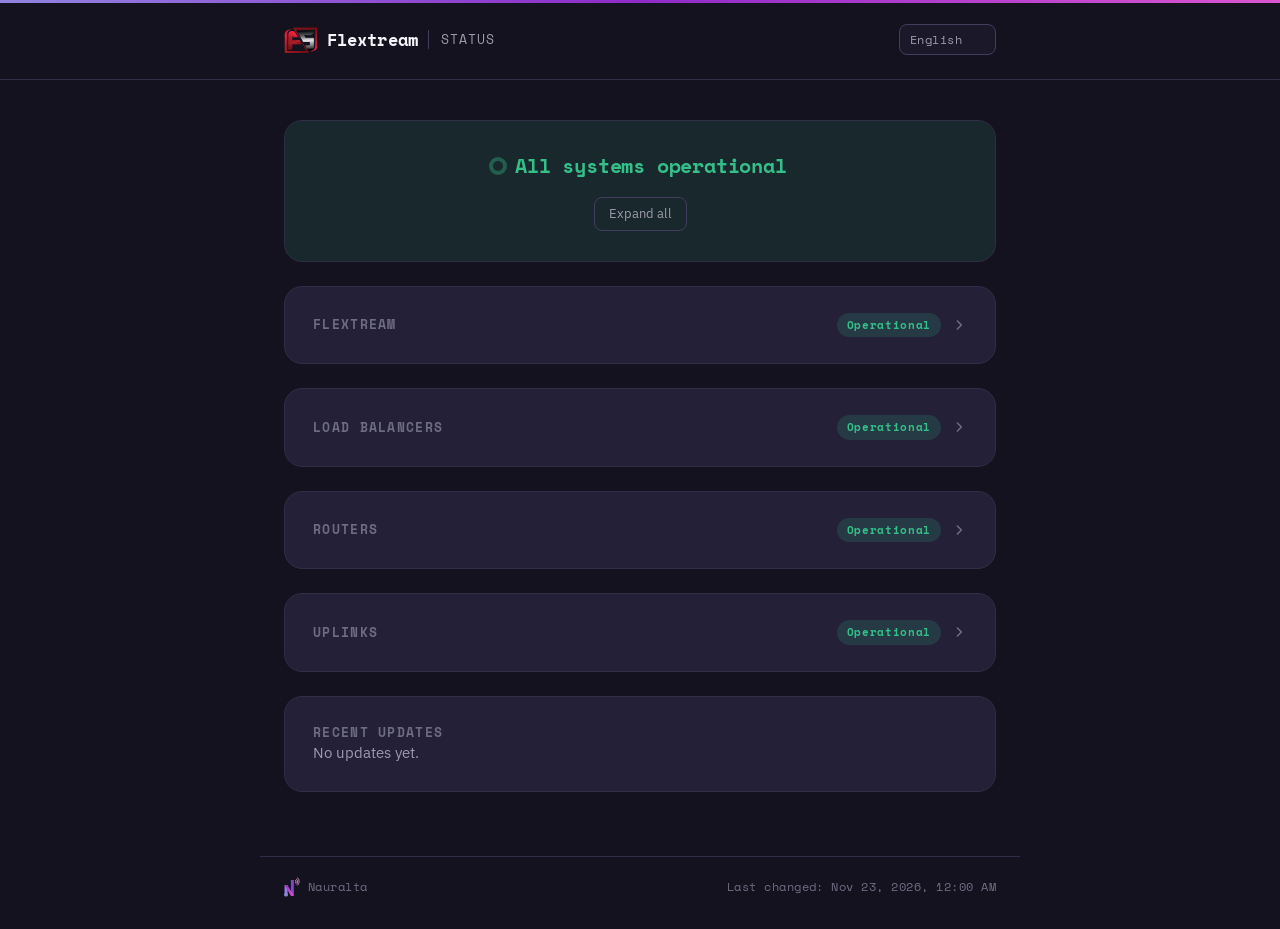
==== commit 09048a8b: "Publish status page" ====
--- a/index.html
+++ b/index.html
@@ -1,4 +1,4 @@
-<!doctype html><html lang="en" class="no-i18n"><head><meta charset="utf-8"><meta name="viewport" content="width=device-width, initial-scale=1"><meta name="robots" content="index, follow"><title>Flextream</title><link rel="preconnect" href="https://fonts.googleapis.com"><link rel="preconnect" href="https://fonts.gstatic.com" crossorigin><link href="https://fonts.googleapis.com/css2?family=Space+Mono:wght@400;700&family=IBM+Plex+Sans:wght@400;500;600&display=swap" rel="stylesheet"><link rel="stylesheet" href="style.css"><noscript><style>html.no-i18n{visibility:visible}</style></noscript></head><body><header class="topbar"><div class="wrap topbar-inner"><div class="brand-group"><img class="logo-icon" alt="" src="[data-uri]"><span class="brand-name">Flextream</span><span class="brand-sub" data-i18n="brand.subtitle">Status</span></div><select id="lang-switch" class="lang-switch" aria-label="Language"></select></div></header><main class="wrap"><section class="hero hero-good"><div class="hero-status"><span class="hero-dot"></span><h1 data-i18n="hero.good">All systems operational</h1></div><button type="button" id="toggle-all-groups" class="hero-toggle-all" data-i18n="groups.expandAll">Expand all</button></section><section class="card group collapsed" data-group-id="4f434b17-e284-45f6-877b-3757118f8324"><button type="button" class="group-head" data-group-toggle><h2 class="group-title">Flextream</h2><span class="group-head-right"><span class="badge badge-good" data-i18n="state.operational">Operational</span><svg class="chevron" viewBox="0 0 20 20" fill="none" xmlns="http://www.w3.org/2000/svg" aria-hidden="true"><path d="M5 8l5 5 5-5" stroke="currentColor" stroke-width="2" stroke-linecap="round" stroke-linejoin="round"/></svg></span></button><div class="rows"><div class="row"><div class="row-top"><span class="row-name-group"><span class="dot dot-good"></span><span class="row-name">Shared Services</span><span class="sr-only" data-i18n="state.operational">Operational</span></span><span class="row-uptime uptime-good" data-i18n-template="history.uptime" data-value="98.663">98.663% uptime</span></div><div class="hbars"><span class="hbar hbar-nodata" tabindex="0" data-status="nodata" data-date="2026-08-24" data-down-seconds="0" data-degraded-seconds="0"></span><span class="hbar hbar-nodata" tabindex="0" data-status="nodata" data-date="2026-08-25" data-down-seconds="0" data-degraded-seconds="0"></span><span class="hbar hbar-nodata" tabindex="0" data-status="nodata" data-date="2026-08-26" data-down-seconds="0" data-degraded-seconds="0"></span><span class="hbar hbar-nodata" tabindex="0" data-status="nodata" data-date="2026-08-27" data-down-seconds="0" data-degraded-seconds="0"></span><span class="hbar hbar-nodata" tabindex="0" data-status="nodata" data-date="2026-08-28" data-down-seconds="0" data-degraded-seconds="0"></span><span class="hbar hbar-nodata" tabindex="0" data-status="nodata" data-date="2026-08-29" data-down-seconds="0" data-degraded-seconds="0"></span><span class="hbar hbar-nodata" tabindex="0" data-status="nodata" data-date="2026-08-30" data-down-seconds="0" data-degraded-seconds="0"></span><span class="hbar hbar-nodata" tabindex="0" data-status="nodata" data-date="2026-08-31" data-down-seconds="0" data-degraded-seconds="0"></span><span class="hbar hbar-nodata" tabindex="0" data-status="nodata" data-date="2026-09-01" data-down-seconds="0" data-degraded-seconds="0"></span><span class="hbar hbar-nodata" tabindex="0" data-status="nodata" data-date="2026-09-02" data-down-seconds="0" data-degraded-seconds="0"></span><span class="hbar hbar-nodata" tabindex="0" data-status="nodata" data-date="2026-09-03" data-down-seconds="0" data-degraded-seconds="0"></span><span class="hbar hbar-nodata" tabindex="0" data-status="nodata" data-date="2026-09-04" data-down-seconds="0" data-degraded-seconds="0"></span><span class="hbar hbar-nodata" tabindex="0" data-status="nodata" data-date="2026-09-05" data-down-seconds="0" data-degraded-seconds="0"></span><span class="hbar hbar-nodata" tabindex="0" data-status="nodata" data-date="2026-09-06" data-down-seconds="0" data-degraded-seconds="0"></span><span class="hbar hbar-nodata" tabindex="0" data-status="nodata" data-date="2026-09-07" data-down-seconds="0" data-degraded-seconds="0"></span><span class="hbar hbar-nodata" tabindex="0" data-status="nodata" data-date="2026-09-08" data-down-seconds="0" data-degraded-seconds="0"></span><span class="hbar hbar-operational" tabindex="0" data-status="operational" data-date="2026-09-09" data-down-seconds="0" data-degraded-seconds="0"></span><span class="hbar hbar-operational" tabindex="0" data-status="operational" data-date="2026-09-10" data-down-seconds="0" data-degraded-seconds="0"></span><span class="hbar hbar-operational" tabindex="0" data-status="operational" data-date="2026-09-11" data-down-seconds="0" data-degraded-seconds="0"></span><span class="hbar hbar-operational" tabindex="0" data-status="operational" data-date="2026-09-12" data-down-seconds="0" data-degraded-seconds="0"></span><span class="hbar hbar-operational" tabindex="0" data-status="operational" data-date="2026-09-13" data-down-seconds="0" data-degraded-seconds="0"></span><span class="hbar hbar-operational" tabindex="0" data-status="operational" data-date="2026-09-14" data-down-seconds="0" data-degraded-seconds="0"></span><span class="hbar hbar-operational" tabindex="0" data-status="operational" data-date="2026-09-15" data-down-seconds="0" data-degraded-seconds="0"></span><span class="hbar hbar-operational" tabindex="0" data-status="operational" data-date="2026-09-16" data-down-seconds="0" data-degraded-seconds="0"></span><span class="hbar hbar-operational" tabindex="0" data-status="operational" data-date="2026-09-17" data-down-seconds="0" data-degraded-seconds="0"></span><span class="hbar hbar-operational" tabindex="0" data-status="operational" data-date="2026-09-18" data-down-seconds="0" data-degraded-seconds="0"></span><span class="hbar hbar-operational" tabindex="0" data-status="operational" data-date="2026-09-19" data-down-seconds="0" data-degraded-seconds="0"></span><span class="hbar hbar-operational" tabindex="0" data-status="operational" data-date="2026-09-20" data-down-seconds="0" data-degraded-seconds="0"></span><span class="hbar hbar-operational" tabindex="0" data-status="operational" data-date="2026-09-21" data-down-seconds="0" data-degraded-seconds="0"></span><span class="hbar hbar-operational" tabindex="0" data-status="operational" data-date="2026-09-22" data-down-seconds="0" data-degraded-seconds="0"></span><span class="hbar hbar-operational" tabindex="0" data-status="operational" data-date="2026-09-23" data-down-seconds="0" data-degraded-seconds="0"></span><span class="hbar hbar-operational" tabindex="0" data-status="operational" data-date="2026-09-24" data-down-seconds="0" data-degraded-seconds="0"></span><span class="hbar hbar-operational" tabindex="0" data-status="operational" data-date="2026-09-25" data-down-seconds="0" data-degraded-seconds="0"></span><span class="hbar hbar-operational" tabindex="0" data-status="operational" data-date="2026-09-26" data-down-seconds="0" data-degraded-seconds="0"></span><span class="hbar hbar-operational" tabindex="0" data-status="operational" data-date="2026-09-27" data-down-seconds="0" data-degraded-seconds="0"></span><span class="hbar hbar-operational" tabindex="0" data-status="operational" data-date="2026-09-28" data-down-seconds="0" data-degraded-seconds="0"></span><span class="hbar hbar-operational" tabindex="0" data-status="operational" data-date="2026-09-29" data-down-seconds="0" data-degraded-seconds="0"></span><span class="hbar hbar-operational" tabindex="0" data-status="operational" data-date="2026-09-30" data-down-seconds="0" data-degraded-seconds="0"></span><span class="hbar hbar-operational" tabindex="0" data-status="operational" data-date="2026-10-01" data-down-seconds="0" data-degraded-seconds="0"></span><span class="hbar hbar-operational" tabindex="0" data-status="operational" data-date="2026-10-02" data-down-seconds="0" data-degraded-seconds="0"></span><span class="hbar hbar-operational" tabindex="0" data-status="operational" data-date="2026-10-03" data-down-seconds="0" data-degraded-seconds="0"></span><span class="hbar hbar-operational" tabindex="0" data-status="operational" data-date="2026-10-04" data-down-seconds="0" data-degraded-seconds="0"></span><span class="hbar hbar-operational" tabindex="0" data-status="operational" data-date="2026-10-05" data-down-seconds="0" data-degraded-seconds="0"></span><span class="hbar hbar-operational" tabindex="0" data-status="operational" data-date="2026-10-06" data-down-seconds="0" data-degraded-seconds="0"></span><span class="hbar hbar-operational" tabindex="0" data-status="operational" data-date="2026-10-07" data-down-seconds="0" data-degraded-seconds="0"></span><span class="hbar hbar-operational" tabindex="0" data-status="operational" data-date="2026-10-08" data-down-seconds="0" data-degraded-seconds="0"></span><span class="hbar hbar-operational" tabindex="0" data-status="operational" data-date="2026-10-09" data-down-seconds="0" data-degraded-seconds="0"></span><span class="hbar hbar-operational" tabindex="0" data-status="operational" data-date="2026-10-10" data-down-seconds="0" data-degraded-seconds="0"></span><span class="hbar hbar-operational" tabindex="0" data-status="operational" data-date="2026-10-11" data-down-seconds="0" data-degraded-seconds="0"></span><span class="hbar hbar-operational" tabindex="0" data-status="operational" data-date="2026-10-12" data-down-seconds="0" data-degraded-seconds="0"></span><span class="hbar hbar-operational" tabindex="0" data-status="operational" data-date="2026-10-13" data-down-seconds="0" data-degraded-seconds="0"></span><span class="hbar hbar-operational" tabindex="0" data-status="operational" data-date="2026-10-14" data-down-seconds="0" data-degraded-seconds="0"></span><span class="hbar hbar-operational" tabindex="0" data-status="operational" data-date="2026-10-15" data-down-seconds="0" data-degraded-seconds="0"></span><span class="hbar hbar-down" tabindex="0" data-status="down" data-date="2026-10-16" data-down-seconds="178.452" data-degraded-seconds="0"></span><span class="hbar hbar-operational" tabindex="0" data-status="operational" data-date="2026-10-17" data-down-seconds="0" data-degraded-seconds="0"></span><span class="hbar hbar-down" tabindex="0" data-status="down" data-date="2026-10-18" data-down-seconds="4532.811" data-degraded-seconds="0"></span><span class="hbar hbar-down" tabindex="0" data-status="down" data-date="2026-10-19" data-down-seconds="80244.859" data-degraded-seconds="0"></span><span class="hbar hbar-operational" tabindex="0" data-status="operational" data-date="2026-10-20" data-down-seconds="0" data-degraded-seconds="0"></span><span class="hbar hbar-operational" tabindex="0" data-status="operational" data-date="2026-10-21" data-down-seconds="0" data-degraded-seconds="0"></span><span class="hbar hbar-operational" tabindex="0" data-status="operational" data-date="2026-10-22" data-down-seconds="0" data-degraded-seconds="0"></span><span class="hbar hbar-operational" tabindex="0" data-status="operational" data-date="2026-10-23" data-down-seconds="0" data-degraded-seconds="0"></span><span class="hbar hbar-operational" tabindex="0" data-status="operational" data-date="2026-10-24" data-down-seconds="0" data-degraded-seconds="0"></span><span class="hbar hbar-operational" tabindex="0" data-status="operational" data-date="2026-10-25" data-down-seconds="0" data-degraded-seconds="0"></span><span class="hbar hbar-operational" tabindex="0" data-status="operational" data-date="2026-10-26" data-down-seconds="0" data-degraded-seconds="0"></span><span class="hbar hbar-operational" tabindex="0" data-status="operational" data-date="2026-10-27" data-down-seconds="0" data-degraded-seconds="0"></span><span class="hbar hbar-operational" tabindex="0" data-status="operational" data-date="2026-10-28" data-down-seconds="0" data-degraded-seconds="0"></span><span class="hbar hbar-operational" tabindex="0" data-status="operational" data-date="2026-10-29" data-down-seconds="0" data-degraded-seconds="0"></span><span class="hbar hbar-operational" tabindex="0" data-status="operational" data-date="2026-10-30" data-down-seconds="0" data-degraded-seconds="0"></span><span class="hbar hbar-operational" tabindex="0" data-status="operational" data-date="2026-10-31" data-down-seconds="0" data-degraded-seconds="0"></span><span class="hbar hbar-operational" tabindex="0" data-status="operational" data-date="2026-11-01" data-down-seconds="0" data-degraded-seconds="0"></span><span class="hbar hbar-operational" tabindex="0" data-status="operational" data-date="2026-11-02" data-down-seconds="0" data-degraded-seconds="0"></span><span class="hbar hbar-operational" tabindex="0" data-status="operational" data-date="2026-11-03" data-down-seconds="0" data-degraded-seconds="0"></span><span class="hbar hbar-operational" tabindex="0" data-status="operational" data-date="2026-11-04" data-down-seconds="0" data-degraded-seconds="0"></span><span class="hbar hbar-operational" tabindex="0" data-status="operational" data-date="2026-11-05" data-down-seconds="0" data-degraded-seconds="0"></span><span class="hbar hbar-operational" tabindex="0" data-status="operational" data-date="2026-11-06" data-down-seconds="0" data-degraded-seconds="0"></span><span class="hbar hbar-operational" tabindex="0" data-status="operational" data-date="2026-11-07" data-down-seconds="0" data-degraded-seconds="0"></span><span class="hbar hbar-operational" tabindex="0" data-status="operational" data-date="2026-11-08" data-down-seconds="0" data-degraded-seconds="0"></span><span class="hbar hbar-operational" tabindex="0" data-status="operational" data-date="2026-11-09" data-down-seconds="0" data-degraded-seconds="0"></span><span class="hbar hbar-operational" tabindex="0" data-status="operational" data-date="2026-11-10" data-down-seconds="0" data-degraded-seconds="0"></span><span class="hbar hbar-operational" tabindex="0" data-status="operational" data-date="2026-11-11" data-down-seconds="0" data-degraded-seconds="0"></span><span class="hbar hbar-operational" tabindex="0" data-status="operational" data-date="2026-11-12" data-down-seconds="0" data-degraded-seconds="0"></span><span class="hbar hbar-operational" tabindex="0" data-status="operational" data-date="2026-11-13" data-down-seconds="0" data-degraded-seconds="0"></span><span class="hbar hbar-operational" tabindex="0" data-status="operational" data-date="2026-11-14" data-down-seconds="0" data-degraded-seconds="0"></span><span class="hbar hbar-operational" tabindex="0" data-status="operational" data-date="2026-11-15" data-down-seconds="0" data-degraded-seconds="0"></span><span class="hbar hbar-operational" tabindex="0" data-status="operational" data-date="2026-11-16" data-down-seconds="0" data-degraded-seconds="0"></span><span class="hbar hbar-operational" tabindex="0" data-status="operational" data-date="2026-11-17" data-down-seconds="0" data-degraded-seconds="0"></span><span class="hbar hbar-operational" tabindex="0" data-status="operational" data-date="2026-11-18" data-down-seconds="0" data-degraded-seconds="0"></span><span class="hbar hbar-operational" tabindex="0" data-status="operational" data-date="2026-11-19" data-down-seconds="0" data-degraded-seconds="0"></span><span class="hbar hbar-operational" tabindex="0" data-status="operational" data-date="2026-11-20" data-down-seconds="0" data-degraded-seconds="0"></span><span class="hbar hbar-operational" tabindex="0" data-status="operational" data-date="2026-11-21" data-down-seconds="0" data-degraded-seconds="0"></span><span class="hbar hbar-operational" tabindex="0" data-status="operational" data-date="2026-11-22" data-down-seconds="0" data-degraded-seconds="0"></span></div><div class="row-dates"><span class="days-full" data-i18n-template="history.daysAgo" data-value="90">90 days ago</span><span class="days-mobile" data-i18n-template="history.daysAgo" data-value="30">30 days ago</span><span data-i18n="history.today">Today</span></div></div><div class="row"><div class="row-top"><span class="row-name-group"><span class="dot dot-good"></span><span class="row-name">Beta</span><span class="sr-only" data-i18n="state.operational">Operational</span></span><span class="row-uptime uptime-good" data-i18n-template="history.uptime" data-value="100">100% uptime</span></div><div class="hbars"><span class="hbar hbar-nodata" tabindex="0" data-status="nodata" data-date="2026-08-24" data-down-seconds="0" data-degraded-seconds="0"></span><span class="hbar hbar-nodata" tabindex="0" data-status="nodata" data-date="2026-08-25" data-down-seconds="0" data-degraded-seconds="0"></span><span class="hbar hbar-nodata" tabindex="0" data-status="nodata" data-date="2026-08-26" data-down-seconds="0" data-degraded-seconds="0"></span><span class="hbar hbar-nodata" tabindex="0" data-status="nodata" data-date="2026-08-27" data-down-seconds="0" data-degraded-seconds="0"></span><span class="hbar hbar-nodata" tabindex="0" data-status="nodata" data-date="2026-08-28" data-down-seconds="0" data-degraded-seconds="0"></span><span class="hbar hbar-nodata" tabindex="0" data-status="nodata" data-date="2026-08-29" data-down-seconds="0" data-degraded-seconds="0"></span><span class="hbar hbar-nodata" tabindex="0" data-status="nodata" data-date="2026-08-30" data-down-seconds="0" data-degraded-seconds="0"></span><span class="hbar hbar-nodata" tabindex="0" data-status="nodata" data-date="2026-08-31" data-down-seconds="0" data-degraded-seconds="0"></span><span class="hbar hbar-nodata" tabindex="0" data-status="nodata" data-date="2026-09-01" data-down-seconds="0" data-degraded-seconds="0"></span><span class="hbar hbar-nodata" tabindex="0" data-status="nodata" data-date="2026-09-02" data-down-seconds="0" data-degraded-seconds="0"></span><span class="hbar hbar-nodata" tabindex="0" data-status="nodata" data-date="2026-09-03" data-down-seconds="0" data-degraded-seconds="0"></span><span class="hbar hbar-nodata" tabindex="0" data-status="nodata" data-date="2026-09-04" data-down-seconds="0" data-degraded-seconds="0"></span><span class="hbar hbar-nodata" tabindex="0" data-status="nodata" data-date="2026-09-05" data-down-seconds="0" data-degraded-seconds="0"></span><span class="hbar hbar-nodata" tabindex="0" data-status="nodata" data-date="2026-09-06" data-down-seconds="0" data-degraded-seconds="0"></span><span class="hbar hbar-nodata" tabindex="0" data-status="nodata" data-date="2026-09-07" data-down-seconds="0" data-degraded-seconds="0"></span><span class="hbar hbar-nodata" tabindex="0" data-status="nodata" data-date="2026-09-08" data-down-seconds="0" data-degraded-seconds="0"></span><span class="hbar hbar-operational" tabindex="0" data-status="operational" data-date="2026-09-09" data-down-seconds="0" data-degraded-seconds="0"></span><span class="hbar hbar-operational" tabindex="0" data-status="operational" data-date="2026-09-10" data-down-seconds="0" data-degraded-seconds="0"></span><span class="hbar hbar-operational" tabindex="0" data-status="operational" data-date="2026-09-11" data-down-seconds="0" data-degraded-seconds="0"></span><span class="hbar hbar-operational" tabindex="0" data-status="operational" data-date="2026-09-12" data-down-seconds="0" data-degraded-seconds="0"></span><span class="hbar hbar-operational" tabindex="0" data-status="operational" data-date="2026-09-13" data-down-seconds="0" data-degraded-seconds="0"></span><span class="hbar hbar-operational" tabindex="0" data-status="operational" data-date="2026-09-14" data-down-seconds="0" data-degraded-seconds="0"></span><span class="hbar hbar-operational" tabindex="0" data-status="operational" data-date="2026-09-15" data-down-seconds="0" data-degraded-seconds="0"></span><span class="hbar hbar-operational" tabindex="0" data-status="operational" data-date="2026-09-16" data-down-seconds="0" data-degraded-seconds="0"></span><span class="hbar hbar-operational" tabindex="0" data-status="operational" data-date="2026-09-17" data-down-seconds="0" data-degraded-seconds="0"></span><span class="hbar hbar-operational" tabindex="0" data-status="operational" data-date="2026-09-18" data-down-seconds="0" data-degraded-seconds="0"></span><span class="hbar hbar-operational" tabindex="0" data-status="operational" data-date="2026-09-19" data-down-seconds="0" data-degraded-seconds="0"></span><span class="hbar hbar-operational" tabindex="0" data-status="operational" data-date="2026-09-20" data-down-seconds="0" data-degraded-seconds="0"></span><span class="hbar hbar-operational" tabindex="0" data-status="operational" data-date="2026-09-21" data-down-seconds="0" data-degraded-seconds="0"></span><span class="hbar hbar-operational" tabindex="0" data-status="operational" data-date="2026-09-22" data-down-seconds="0" data-degraded-seconds="0"></span><span class="hbar hbar-operational" tabindex="0" data-status="operational" data-date="2026-09-23" data-down-seconds="0" data-degraded-seconds="0"></span><span class="hbar hbar-operational" tabindex="0" data-status="operational" data-date="2026-09-24" data-down-seconds="0" data-degraded-seconds="0"></span><span class="hbar hbar-operational" tabindex="0" data-status="operational" data-date="2026-09-25" data-down-seconds="0" data-degraded-seconds="0"></span><span class="hbar hbar-operational" tabindex="0" data-status="operational" data-date="2026-09-26" data-down-seconds="0" data-degraded-seconds="0"></span><span class="hbar hbar-operational" tabindex="0" data-status="operational" data-date="2026-09-27" data-down-seconds="0" data-degraded-seconds="0"></span><span class="hbar hbar-operational" tabindex="0" data-status="operational" data-date="2026-09-28" data-down-seconds="0" data-degraded-seconds="0"></span><span class="hbar hbar-operational" tabindex="0" data-status="operational" data-date="2026-09-29" data-down-seconds="0" data-degraded-seconds="0"></span><span class="hbar hbar-operational" tabindex="0" data-status="operational" data-date="2026-09-30" data-down-seconds="0" data-degraded-seconds="0"></span><span class="hbar hbar-operational" tabindex="0" data-status="operational" data-date="2026-10-01" data-down-seconds="0" data-degraded-seconds="0"></span><span class="hbar hbar-operational" tabindex="0" data-status="operational" data-date="2026-10-02" data-down-seconds="0" data-degraded-seconds="0"></span><span class="hbar hbar-operational" tabindex="0" data-status="operational" data-date="2026-10-03" data-down-seconds="0" data-degraded-seconds="0"></span><span class="hbar hbar-operational" tabindex="0" data-status="operational" data-date="2026-10-04" data-down-seconds="0" data-degraded-seconds="0"></span><span class="hbar hbar-operational" tabindex="0" data-status="operational" data-date="2026-10-05" data-down-seconds="0" data-degraded-seconds="0"></span><span class="hbar hbar-operational" tabindex="0" data-status="operational" data-date="2026-10-06" data-down-seconds="0" data-degraded-seconds="0"></span><span class="hbar hbar-operational" tabindex="0" data-status="operational" data-date="2026-10-07" data-down-seconds="0" data-degraded-seconds="0"></span><span class="hbar hbar-operational" tabindex="0" data-status="operational" data-date="2026-10-08" data-down-seconds="0" data-degraded-seconds="0"></span><span class="hbar hbar-operational" tabindex="0" data-status="operational" data-date="2026-10-09" data-down-seconds="0" data-degraded-seconds="0"></span><span class="hbar hbar-operational" tabindex="0" data-status="operational" data-date="2026-10-10" data-down-seconds="0" data-degraded-seconds="0"></span><span class="hbar hbar-operational" tabindex="0" data-status="operational" data-date="2026-10-11" data-down-seconds="0" data-degraded-seconds="0"></span><span class="hbar hbar-operational" tabindex="0" data-status="operational" data-date="2026-10-12" data-down-seconds="0" data-degraded-seconds="0"></span><span class="hbar hbar-operational" tabindex="0" data-status="operational" data-date="2026-10-13" data-down-seconds="0" data-degraded-seconds="0"></span><span class="hbar hbar-operational" tabindex="0" data-status="operational" data-date="2026-10-14" data-down-seconds="0" data-degraded-seconds="0"></span><span class="hbar hbar-operational" tabindex="0" data-status="operational" data-date="2026-10-15" data-down-seconds="0" data-degraded-seconds="0"></span><span class="hbar hbar-operational" tabindex="0" data-status="operational" data-date="2026-10-16" data-down-seconds="0" data-degraded-seconds="0"></span><span class="hbar hbar-operational" tabindex="0" data-status="operational" data-date="2026-10-17" data-down-seconds="0" data-degraded-seconds="0"></span><span class="hbar hbar-operational" tabindex="0" data-status="operational" data-date="2026-10-18" data-down-seconds="0" data-degraded-seconds="0"></span><span class="hbar hbar-operational" tabindex="0" data-status="operational" data-date="2026-10-19" data-down-seconds="0" data-degraded-seconds="0"></span><span class="hbar hbar-operational" tabindex="0" data-status="operational" data-date="2026-10-20" data-down-seconds="0" data-degraded-seconds="0"></span><span class="hbar hbar-operational" tabindex="0" data-status="operational" data-date="2026-10-21" data-down-seconds="0" data-degraded-seconds="0"></span><span class="hbar hbar-operational" tabindex="0" data-status="operational" data-date="2026-10-22" data-down-seconds="0" data-degraded-seconds="0"></span><span class="hbar hbar-operational" tabindex="0" data-status="operational" data-date="2026-10-23" data-down-seconds="0" data-degraded-seconds="0"></span><span class="hbar hbar-operational" tabindex="0" data-status="operational" data-date="2026-10-24" data-down-seconds="0" data-degraded-seconds="0"></span><span class="hbar hbar-operational" tabindex="0" data-status="operational" data-date="2026-10-25" data-down-seconds="0" data-degraded-seconds="0"></span><span class="hbar hbar-operational" tabindex="0" data-status="operational" data-date="2026-10-26" data-down-seconds="0" data-degraded-seconds="0"></span><span class="hbar hbar-operational" tabindex="0" data-status="operational" data-date="2026-10-27" data-down-seconds="0" data-degraded-seconds="0"></span><span class="hbar hbar-operational" tabindex="0" data-status="operational" data-date="2026-10-28" data-down-seconds="0" data-degraded-seconds="0"></span><span class="hbar hbar-operational" tabindex="0" data-status="operational" data-date="2026-10-29" data-down-seconds="0" data-degraded-seconds="0"></span><span class="hbar hbar-operational" tabindex="0" data-status="operational" data-date="2026-10-30" data-down-seconds="0" data-degraded-seconds="0"></span><span class="hbar hbar-operational" tabindex="0" data-status="operational" data-date="2026-10-31" data-down-seconds="0" data-degraded-seconds="0"></span><span class="hbar hbar-operational" tabindex="0" data-status="operational" data-date="2026-11-01" data-down-seconds="0" data-degraded-seconds="0"></span><span class="hbar hbar-operational" tabindex="0" data-status="operational" data-date="2026-11-02" data-down-seconds="0" data-degraded-seconds="0"></span><span class="hbar hbar-operational" tabindex="0" data-status="operational" data-date="2026-11-03" data-down-seconds="0" data-degraded-seconds="0"></span><span class="hbar hbar-operational" tabindex="0" data-status="operational" data-date="2026-11-04" data-down-seconds="0" data-degraded-seconds="0"></span><span class="hbar hbar-operational" tabindex="0" data-status="operational" data-date="2026-11-05" data-down-seconds="0" data-degraded-seconds="0"></span><span class="hbar hbar-operational" tabindex="0" data-status="operational" data-date="2026-11-06" data-down-seconds="0" data-degraded-seconds="0"></span><span class="hbar hbar-operational" tabindex="0" data-status="operational" data-date="2026-11-07" data-down-seconds="0" data-degraded-seconds="0"></span><span class="hbar hbar-operational" tabindex="0" data-status="operational" data-date="2026-11-08" data-down-seconds="0" data-degraded-seconds="0"></span><span class="hbar hbar-operational" tabindex="0" data-status="operational" data-date="2026-11-09" data-down-seconds="0" data-degraded-seconds="0"></span><span class="hbar hbar-operational" tabindex="0" data-status="operational" data-date="2026-11-10" data-down-seconds="0" data-degraded-seconds="0"></span><span class="hbar hbar-operational" tabindex="0" data-status="operational" data-date="2026-11-11" data-down-seconds="0" data-degraded-seconds="0"></span><span class="hbar hbar-operational" tabindex="0" data-status="operational" data-date="2026-11-12" data-down-seconds="0" data-degraded-seconds="0"></span><span class="hbar hbar-operational" tabindex="0" data-status="operational" data-date="2026-11-13" data-down-seconds="0" data-degraded-seconds="0"></span><span class="hbar hbar-operational" tabindex="0" data-status="operational" data-date="2026-11-14" data-down-seconds="0" data-degraded-seconds="0"></span><span class="hbar hbar-operational" tabindex="0" data-status="operational" data-date="2026-11-15" data-down-seconds="0" data-degraded-seconds="0"></span><span class="hbar hbar-operational" tabindex="0" data-status="operational" data-date="2026-11-16" data-down-seconds="0" data-degraded-seconds="0"></span><span class="hbar hbar-operational" tabindex="0" data-status="operational" data-date="2026-11-17" data-down-seconds="0" data-degraded-seconds="0"></span><span class="hbar hbar-operational" tabindex="0" data-status="operational" data-date="2026-11-18" data-down-seconds="0" data-degraded-seconds="0"></span><span class="hbar hbar-operational" tabindex="0" data-status="operational" data-date="2026-11-19" data-down-seconds="0" data-degraded-seconds="0"></span><span class="hbar hbar-operational" tabindex="0" data-status="operational" data-date="2026-11-20" data-down-seconds="0" data-degraded-seconds="0"></span><span class="hbar hbar-operational" tabindex="0" data-status="operational" data-date="2026-11-21" data-down-seconds="0" data-degraded-seconds="0"></span><span class="hbar hbar-operational" tabindex="0" data-status="operational" data-date="2026-11-22" data-down-seconds="0" data-degraded-seconds="0"></span></div><div class="row-dates"><span class="days-full" data-i18n-template="history.daysAgo" data-value="90">90 days ago</span><span class="days-mobile" data-i18n-template="history.daysAgo" data-value="30">30 days ago</span><span data-i18n="history.today">Today</span></div></div></div></section><section class="card group collapsed" data-group-id="c64dd9c5-14b5-45bf-860f-13e2bdd14dba"><button type="button" class="group-head" data-group-toggle><h2 class="group-title">Load Balancers</h2><span class="group-head-right"><span class="badge badge-good" data-i18n="state.operational">Operational</span><svg class="chevron" viewBox="0 0 20 20" fill="none" xmlns="http://www.w3.org/2000/svg" aria-hidden="true"><path d="M5 8l5 5 5-5" stroke="currentColor" stroke-width="2" stroke-linecap="round" stroke-linejoin="round"/></svg></span></button><div class="rows"><div class="row"><div class="row-top"><span class="row-name-group"><span class="dot dot-good"></span><span class="row-name">lb01 - HTTPS</span><span class="sr-only" data-i18n="state.operational">Operational</span></span><span class="row-uptime uptime-good" data-i18n-template="history.uptime" data-value="100">100% uptime</span></div><div class="hbars"><span class="hbar hbar-nodata" tabindex="0" data-status="nodata" data-date="2026-08-24" data-down-seconds="0" data-degraded-seconds="0"></span><span class="hbar hbar-nodata" tabindex="0" data-status="nodata" data-date="2026-08-25" data-down-seconds="0" data-degraded-seconds="0"></span><span class="hbar hbar-nodata" tabindex="0" data-status="nodata" data-date="2026-08-26" data-down-seconds="0" data-degraded-seconds="0"></span><span class="hbar hbar-nodata" tabindex="0" data-status="nodata" data-date="2026-08-27" data-down-seconds="0" data-degraded-seconds="0"></span><span class="hbar hbar-nodata" tabindex="0" data-status="nodata" data-date="2026-08-28" data-down-seconds="0" data-degraded-seconds="0"></span><span class="hbar hbar-nodata" tabindex="0" data-status="nodata" data-date="2026-08-29" data-down-seconds="0" data-degraded-seconds="0"></span><span class="hbar hbar-nodata" tabindex="0" data-status="nodata" data-date="2026-08-30" data-down-seconds="0" data-degraded-seconds="0"></span><span class="hbar hbar-nodata" tabindex="0" data-status="nodata" data-date="2026-08-31" data-down-seconds="0" data-degraded-seconds="0"></span><span class="hbar hbar-nodata" tabindex="0" data-status="nodata" data-date="2026-09-01" data-down-seconds="0" data-degraded-seconds="0"></span><span class="hbar hbar-nodata" tabindex="0" data-status="nodata" data-date="2026-09-02" data-down-seconds="0" data-degraded-seconds="0"></span><span class="hbar hbar-nodata" tabindex="0" data-status="nodata" data-date="2026-09-03" data-down-seconds="0" data-degraded-seconds="0"></span><span class="hbar hbar-nodata" tabindex="0" data-status="nodata" data-date="2026-09-04" data-down-seconds="0" data-degraded-seconds="0"></span><span class="hbar hbar-nodata" tabindex="0" data-status="nodata" data-date="2026-09-05" data-down-seconds="0" data-degraded-seconds="0"></span><span class="hbar hbar-operational" tabindex="0" data-status="operational" data-date="2026-09-06" data-down-seconds="0" data-degraded-seconds="0"></span><span class="hbar hbar-operational" tabindex="0" data-status="operational" data-date="2026-09-07" data-down-seconds="0" data-degraded-seconds="0"></span><span class="hbar hbar-operational" tabindex="0" data-status="operational" data-date="2026-09-08" data-down-seconds="0" data-degraded-seconds="0"></span><span class="hbar hbar-operational" tabindex="0" data-status="operational" data-date="2026-09-09" data-down-seconds="0" data-degraded-seconds="0"></span><span class="hbar hbar-operational" tabindex="0" data-status="operational" data-date="2026-09-10" data-down-seconds="0" data-degraded-seconds="0"></span><span class="hbar hbar-operational" tabindex="0" data-status="operational" data-date="2026-09-11" data-down-seconds="0" data-degraded-seconds="0"></span><span class="hbar hbar-operational" tabindex="0" data-status="operational" data-date="2026-09-12" data-down-seconds="0" data-degraded-seconds="0"></span><span class="hbar hbar-operational" tabindex="0" data-status="operational" data-date="2026-09-13" data-down-seconds="0" data-degraded-seconds="0"></span><span class="hbar hbar-operational" tabindex="0" data-status="operational" data-date="2026-09-14" data-down-seconds="0" data-degraded-seconds="0"></span><span class="hbar hbar-operational" tabindex="0" data-status="operational" data-date="2026-09-15" data-down-seconds="0" data-degraded-seconds="0"></span><span class="hbar hbar-operational" tabindex="0" data-status="operational" data-date="2026-09-16" data-down-seconds="0" data-degraded-seconds="0"></span><span class="hbar hbar-operational" tabindex="0" data-status="operational" data-date="2026-09-17" data-down-seconds="0" data-degraded-seconds="0"></span><span class="hbar hbar-operational" tabindex="0" data-status="operational" data-date="2026-09-18" data-down-seconds="0" data-degraded-seconds="0"></span><span class="hbar hbar-operational" tabindex="0" data-status="operational" data-date="2026-09-19" data-down-seconds="0" data-degraded-seconds="0"></span><span class="hbar hbar-operational" tabindex="0" data-status="operational" data-date="2026-09-20" data-down-seconds="0" data-degraded-seconds="0"></span><span class="hbar hbar-operational" tabindex="0" data-status="operational" data-date="2026-09-21" data-down-seconds="0" data-degraded-seconds="0"></span><span class="hbar hbar-operational" tabindex="0" data-status="operational" data-date="2026-09-22" data-down-seconds="0" data-degraded-seconds="0"></span><span class="hbar hbar-operational" tabindex="0" data-status="operational" data-date="2026-09-23" data-down-seconds="0" data-degraded-seconds="0"></span><span class="hbar hbar-operational" tabindex="0" data-status="operational" data-date="2026-09-24" data-down-seconds="0" data-degraded-seconds="0"></span><span class="hbar hbar-operational" tabindex="0" data-status="operational" data-date="2026-09-25" data-down-seconds="0" data-degraded-seconds="0"></span><span class="hbar hbar-operational" tabindex="0" data-status="operational" data-date="2026-09-26" data-down-seconds="0" data-degraded-seconds="0"></span><span class="hbar hbar-operational" tabindex="0" data-status="operational" data-date="2026-09-27" data-down-seconds="0" data-degraded-seconds="0"></span><span class="hbar hbar-operational" tabindex="0" data-status="operational" data-date="2026-09-28" data-down-seconds="0" data-degraded-seconds="0"></span><span class="hbar hbar-operational" tabindex="0" data-status="operational" data-date="2026-09-29" data-down-seconds="0" data-degraded-seconds="0"></span><span class="hbar hbar-operational" tabindex="0" data-status="operational" data-date="2026-09-30" data-down-seconds="0" data-degraded-seconds="0"></span><span class="hbar hbar-operational" tabindex="0" data-status="operational" data-date="2026-10-01" data-down-seconds="0" data-degraded-seconds="0"></span><span class="hbar hbar-operational" tabindex="0" data-status="operational" data-date="2026-10-02" data-down-seconds="0" data-degraded-seconds="0"></span><span class="hbar hbar-operational" tabindex="0" data-status="operational" data-date="2026-10-03" data-down-seconds="0" data-degraded-seconds="0"></span><span class="hbar hbar-operational" tabindex="0" data-status="operational" data-date="2026-10-04" data-down-seconds="0" data-degraded-seconds="0"></span><span class="hbar hbar-operational" tabindex="0" data-status="operational" data-date="2026-10-05" data-down-seconds="0" data-degraded-seconds="0"></span><span class="hbar hbar-operational" tabindex="0" data-status="operational" data-date="2026-10-06" data-down-seconds="0" data-degraded-seconds="0"></span><span class="hbar hbar-operational" tabindex="0" data-status="operational" data-date="2026-10-07" data-down-seconds="0" data-degraded-seconds="0"></span><span class="hbar hbar-operational" tabindex="0" data-status="operational" data-date="2026-10-08" data-down-seconds="0" data-degraded-seconds="0"></span><span class="hbar hbar-operational" tabindex="0" data-status="operational" data-date="2026-10-09" data-down-seconds="0" data-degraded-seconds="0"></span><span class="hbar hbar-operational" tabindex="0" data-status="operational" data-date="2026-10-10" data-down-seconds="0" data-degraded-seconds="0"></span><span class="hbar hbar-operational" tabindex="0" data-status="operational" data-date="2026-10-11" data-down-seconds="0" data-degraded-seconds="0"></span><span class="hbar hbar-operational" tabindex="0" data-status="operational" data-date="2026-10-12" data-down-seconds="0" data-degraded-seconds="0"></span><span class="hbar hbar-operational" tabindex="0" data-status="operational" data-date="2026-10-13" data-down-seconds="0" data-degraded-seconds="0"></span><span class="hbar hbar-operational" tabindex="0" data-status="operational" data-date="2026-10-14" data-down-seconds="0" data-degraded-seconds="0"></span><span class="hbar hbar-operational" tabindex="0" data-status="operational" data-date="2026-10-15" data-down-seconds="0" data-degraded-seconds="0"></span><span class="hbar hbar-operational" tabindex="0" data-status="operational" data-date="2026-10-16" data-down-seconds="0" data-degraded-seconds="0"></span><span class="hbar hbar-operational" tabindex="0" data-status="operational" data-date="2026-10-17" data-down-seconds="0" data-degraded-seconds="0"></span><span class="hbar hbar-operational" tabindex="0" data-status="operational" data-date="2026-10-18" data-down-seconds="0" data-degraded-seconds="0"></span><span class="hbar hbar-operational" tabindex="0" data-status="operational" data-date="2026-10-19" data-down-seconds="0" data-degraded-seconds="0"></span><span class="hbar hbar-operational" tabindex="0" data-status="operational" data-date="2026-10-20" data-down-seconds="0" data-degraded-seconds="0"></span><span class="hbar hbar-operational" tabindex="0" data-status="operational" data-date="2026-10-21" data-down-seconds="0" data-degraded-seconds="0"></span><span class="hbar hbar-operational" tabindex="0" data-status="operational" data-date="2026-10-22" data-down-seconds="0" data-degraded-seconds="0"></span><span class="hbar hbar-operational" tabindex="0" data-status="operational" data-date="2026-10-23" data-down-seconds="0" data-degraded-seconds="0"></span><span class="hbar hbar-operational" tabindex="0" data-status="operational" data-date="2026-10-24" data-down-seconds="0" data-degraded-seconds="0"></span><span class="hbar hbar-operational" tabindex="0" data-status="operational" data-date="2026-10-25" data-down-seconds="0" data-degraded-seconds="0"></span><span class="hbar hbar-operational" tabindex="0" data-status="operational" data-date="2026-10-26" data-down-seconds="0" data-degraded-seconds="0"></span><span class="hbar hbar-operational" tabindex="0" data-status="operational" data-date="2026-10-27" data-down-seconds="0" data-degraded-seconds="0"></span><span class="hbar hbar-operational" tabindex="0" data-status="operational" data-date="2026-10-28" data-down-seconds="0" data-degraded-seconds="0"></span><span class="hbar hbar-operational" tabindex="0" data-status="operational" data-date="2026-10-29" data-down-seconds="0" data-degraded-seconds="0"></span><span class="hbar hbar-operational" tabindex="0" data-status="operational" data-date="2026-10-30" data-down-seconds="0" data-degraded-seconds="0"></span><span class="hbar hbar-operational" tabindex="0" data-status="operational" data-date="2026-10-31" data-down-seconds="0" data-degraded-seconds="0"></span><span class="hbar hbar-operational" tabindex="0" data-status="operational" data-date="2026-11-01" data-down-seconds="0" data-degraded-seconds="0"></span><span class="hbar hbar-operational" tabindex="0" data-status="operational" data-date="2026-11-02" data-down-seconds="0" data-degraded-seconds="0"></span><span class="hbar hbar-operational" tabindex="0" data-status="operational" data-date="2026-11-03" data-down-seconds="0" data-degraded-seconds="0"></span><span class="hbar hbar-operational" tabindex="0" data-status="operational" data-date="2026-11-04" data-down-seconds="0" data-degraded-seconds="0"></span><span class="hbar hbar-operational" tabindex="0" data-status="operational" data-date="2026-11-05" data-down-seconds="0" data-degraded-seconds="0"></span><span class="hbar hbar-operational" tabindex="0" data-status="operational" data-date="2026-11-06" data-down-seconds="0" data-degraded-seconds="0"></span><span class="hbar hbar-operational" tabindex="0" data-status="operational" data-date="2026-11-07" data-down-seconds="0" data-degraded-seconds="0"></span><span class="hbar hbar-operational" tabindex="0" data-status="operational" data-date="2026-11-08" data-down-seconds="0" data-degraded-seconds="0"></span><span class="hbar hbar-operational" tabindex="0" data-status="operational" data-date="2026-11-09" data-down-seconds="0" data-degraded-seconds="0"></span><span class="hbar hbar-operational" tabindex="0" data-status="operational" data-date="2026-11-10" data-down-seconds="0" data-degraded-seconds="0"></span><span class="hbar hbar-operational" tabindex="0" data-status="operational" data-date="2026-11-11" data-down-seconds="0" data-degraded-seconds="0"></span><span class="hbar hbar-operational" tabindex="0" data-status="operational" data-date="2026-11-12" data-down-seconds="0" data-degraded-seconds="0"></span><span class="hbar hbar-operational" tabindex="0" data-status="operational" data-date="2026-11-13" data-down-seconds="0" data-degraded-seconds="0"></span><span class="hbar hbar-operational" tabindex="0" data-status="operational" data-date="2026-11-14" data-down-seconds="0" data-degraded-seconds="0"></span><span class="hbar hbar-operational" tabindex="0" data-status="operational" data-date="2026-11-15" data-down-seconds="0" data-degraded-seconds="0"></span><span class="hbar hbar-operational" tabindex="0" data-status="operational" data-date="2026-11-16" data-down-seconds="0" data-degraded-seconds="0"></span><span class="hbar hbar-operational" tabindex="0" data-status="operational" data-date="2026-11-17" data-down-seconds="0" data-degraded-seconds="0"></span><span class="hbar hbar-operational" tabindex="0" data-status="operational" data-date="2026-11-18" data-down-seconds="0" data-degraded-seconds="0"></span><span class="hbar hbar-operational" tabindex="0" data-status="operational" data-date="2026-11-19" data-down-seconds="0" data-degraded-seconds="0"></span><span class="hbar hbar-operational" tabindex="0" data-status="operational" data-date="2026-11-20" data-down-seconds="0" data-degraded-seconds="0"></span><span class="hbar hbar-operational" tabindex="0" data-status="operational" data-date="2026-11-21" data-down-seconds="0" data-degraded-seconds="0"></span><span class="hbar hbar-operational" tabindex="0" data-status="operational" data-date="2026-11-22" data-down-seconds="0" data-degraded-seconds="0"></span></div><div class="row-dates"><span class="days-full" data-i18n-template="history.daysAgo" data-value="90">90 days ago</span><span class="days-mobile" data-i18n-template="history.daysAgo" data-value="30">30 days ago</span><span data-i18n="history.today">Today</span></div></div></div></section><section class="card group collapsed" data-group-id="a6f57195-0992-42cc-b8a1-d68f53ce2835"><button type="button" class="group-head" data-group-toggle><h2 class="group-title">Routers</h2><span class="group-head-right"><span class="badge badge-good" data-i18n="state.operational">Operational</span><svg class="chevron" viewBox="0 0 20 20" fill="none" xmlns="http://www.w3.org/2000/svg" aria-hidden="true"><path d="M5 8l5 5 5-5" stroke="currentColor" stroke-width="2" stroke-linecap="round" stroke-linejoin="round"/></svg></span></button><div class="rows"><div class="row"><div class="row-top"><span class="row-name-group"><span class="dot dot-good"></span><span class="row-name">rtr01.hen1</span><span class="sr-only" data-i18n="state.operational">Operational</span></span><span class="row-uptime uptime-good" data-i18n-template="history.uptime" data-value="100">100% uptime</span></div><div class="hbars"><span class="hbar hbar-nodata" tabindex="0" data-status="nodata" data-date="2026-08-24" data-down-seconds="0" data-degraded-seconds="0"></span><span class="hbar hbar-nodata" tabindex="0" data-status="nodata" data-date="2026-08-25" data-down-seconds="0" data-degraded-seconds="0"></span><span class="hbar hbar-nodata" tabindex="0" data-status="nodata" data-date="2026-08-26" data-down-seconds="0" data-degraded-seconds="0"></span><span class="hbar hbar-nodata" tabindex="0" data-status="nodata" data-date="2026-08-27" data-down-seconds="0" data-degraded-seconds="0"></span><span class="hbar hbar-nodata" tabindex="0" data-status="nodata" data-date="2026-08-28" data-down-seconds="0" data-degraded-seconds="0"></span><span class="hbar hbar-nodata" tabindex="0" data-status="nodata" data-date="2026-08-29" data-down-seconds="0" data-degraded-seconds="0"></span><span class="hbar hbar-nodata" tabindex="0" data-status="nodata" data-date="2026-08-30" data-down-seconds="0" data-degraded-seconds="0"></span><span class="hbar hbar-nodata" tabindex="0" data-status="nodata" data-date="2026-08-31" data-down-seconds="0" data-degraded-seconds="0"></span><span class="hbar hbar-nodata" tabindex="0" data-status="nodata" data-date="2026-09-01" data-down-seconds="0" data-degraded-seconds="0"></span><span class="hbar hbar-nodata" tabindex="0" data-status="nodata" data-date="2026-09-02" data-down-seconds="0" data-degraded-seconds="0"></span><span class="hbar hbar-nodata" tabindex="0" data-status="nodata" data-date="2026-09-03" data-down-seconds="0" data-degraded-seconds="0"></span><span class="hbar hbar-nodata" tabindex="0" data-status="nodata" data-date="2026-09-04" data-down-seconds="0" data-degraded-seconds="0"></span><span class="hbar hbar-nodata" tabindex="0" data-status="nodata" data-date="2026-09-05" data-down-seconds="0" data-degraded-seconds="0"></span><span class="hbar hbar-operational" tabindex="0" data-status="operational" data-date="2026-09-06" data-down-seconds="0" data-degraded-seconds="0"></span><span class="hbar hbar-operational" tabindex="0" data-status="operational" data-date="2026-09-07" data-down-seconds="0" data-degraded-seconds="0"></span><span class="hbar hbar-operational" tabindex="0" data-status="operational" data-date="2026-09-08" data-down-seconds="0" data-degraded-seconds="0"></span><span class="hbar hbar-operational" tabindex="0" data-status="operational" data-date="2026-09-09" data-down-seconds="0" data-degraded-seconds="0"></span><span class="hbar hbar-operational" tabindex="0" data-status="operational" data-date="2026-09-10" data-down-seconds="0" data-degraded-seconds="0"></span><span class="hbar hbar-operational" tabindex="0" data-status="operational" data-date="2026-09-11" data-down-seconds="0" data-degraded-seconds="0"></span><span class="hbar hbar-operational" tabindex="0" data-status="operational" data-date="2026-09-12" data-down-seconds="0" data-degraded-seconds="0"></span><span class="hbar hbar-operational" tabindex="0" data-status="operational" data-date="2026-09-13" data-down-seconds="0" data-degraded-seconds="0"></span><span class="hbar hbar-operational" tabindex="0" data-status="operational" data-date="2026-09-14" data-down-seconds="0" data-degraded-seconds="0"></span><span class="hbar hbar-operational" tabindex="0" data-status="operational" data-date="2026-09-15" data-down-seconds="0" data-degraded-seconds="0"></span><span class="hbar hbar-operational" tabindex="0" data-status="operational" data-date="2026-09-16" data-down-seconds="0" data-degraded-seconds="0"></span><span class="hbar hbar-operational" tabindex="0" data-status="operational" data-date="2026-09-17" data-down-seconds="0" data-degraded-seconds="0"></span><span class="hbar hbar-operational" tabindex="0" data-status="operational" data-date="2026-09-18" data-down-seconds="0" data-degraded-seconds="0"></span><span class="hbar hbar-operational" tabindex="0" data-status="operational" data-date="2026-09-19" data-down-seconds="0" data-degraded-seconds="0"></span><span class="hbar hbar-operational" tabindex="0" data-status="operational" data-date="2026-09-20" data-down-seconds="0" data-degraded-seconds="0"></span><span class="hbar hbar-operational" tabindex="0" data-status="operational" data-date="2026-09-21" data-down-seconds="0" data-degraded-seconds="0"></span><span class="hbar hbar-operational" tabindex="0" data-status="operational" data-date="2026-09-22" data-down-seconds="0" data-degraded-seconds="0"></span><span class="hbar hbar-operational" tabindex="0" data-status="operational" data-date="2026-09-23" data-down-seconds="0" data-degraded-seconds="0"></span><span class="hbar hbar-operational" tabindex="0" data-status="operational" data-date="2026-09-24" data-down-seconds="0" data-degraded-seconds="0"></span><span class="hbar hbar-operational" tabindex="0" data-status="operational" data-date="2026-09-25" data-down-seconds="0" data-degraded-seconds="0"></span><span class="hbar hbar-operational" tabindex="0" data-status="operational" data-date="2026-09-26" data-down-seconds="0" data-degraded-seconds="0"></span><span class="hbar hbar-operational" tabindex="0" data-status="operational" data-date="2026-09-27" data-down-seconds="0" data-degraded-seconds="0"></span><span class="hbar hbar-operational" tabindex="0" data-status="operational" data-date="2026-09-28" data-down-seconds="0" data-degraded-seconds="0"></span><span class="hbar hbar-operational" tabindex="0" data-status="operational" data-date="2026-09-29" data-down-seconds="0" data-degraded-seconds="0"></span><span class="hbar hbar-operational" tabindex="0" data-status="operational" data-date="2026-09-30" data-down-seconds="0" data-degraded-seconds="0"></span><span class="hbar hbar-operational" tabindex="0" data-status="operational" data-date="2026-10-01" data-down-seconds="0" data-degraded-seconds="0"></span><span class="hbar hbar-operational" tabindex="0" data-status="operational" data-date="2026-10-02" data-down-seconds="0" data-degraded-seconds="0"></span><span class="hbar hbar-operational" tabindex="0" data-status="operational" data-date="2026-10-03" data-down-seconds="0" data-degraded-seconds="0"></span><span class="hbar hbar-operational" tabindex="0" data-status="operational" data-date="2026-10-04" data-down-seconds="0" data-degraded-seconds="0"></span><span class="hbar hbar-operational" tabindex="0" data-status="operational" data-date="2026-10-05" data-down-seconds="0" data-degraded-seconds="0"></span><span class="hbar hbar-operational" tabindex="0" data-status="operational" data-date="2026-10-06" data-down-seconds="0" data-degraded-seconds="0"></span><span class="hbar hbar-operational" tabindex="0" data-status="operational" data-date="2026-10-07" data-down-seconds="0" data-degraded-seconds="0"></span><span class="hbar hbar-operational" tabindex="0" data-status="operational" data-date="2026-10-08" data-down-seconds="0" data-degraded-seconds="0"></span><span class="hbar hbar-operational" tabindex="0" data-status="operational" data-date="2026-10-09" data-down-seconds="0" data-degraded-seconds="0"></span><span class="hbar hbar-operational" tabindex="0" data-status="operational" data-date="2026-10-10" data-down-seconds="0" data-degraded-seconds="0"></span><span class="hbar hbar-operational" tabindex="0" data-status="operational" data-date="2026-10-11" data-down-seconds="0" data-degraded-seconds="0"></span><span class="hbar hbar-operational" tabindex="0" data-status="operational" data-date="2026-10-12" data-down-seconds="0" data-degraded-seconds="0"></span><span class="hbar hbar-operational" tabindex="0" data-status="operational" data-date="2026-10-13" data-down-seconds="0" data-degraded-seconds="0"></span><span class="hbar hbar-operational" tabindex="0" data-status="operational" data-date="2026-10-14" data-down-seconds="0" data-degraded-seconds="0"></span><span class="hbar hbar-operational" tabindex="0" data-status="operational" data-date="2026-10-15" data-down-seconds="0" data-degraded-seconds="0"></span><span class="hbar hbar-operational" tabindex="0" data-status="operational" data-date="2026-10-16" data-down-seconds="0" data-degraded-seconds="0"></span><span class="hbar hbar-operational" tabindex="0" data-status="operational" data-date="2026-10-17" data-down-seconds="0" data-degraded-seconds="0"></span><span class="hbar hbar-operational" tabindex="0" data-status="operational" data-date="2026-10-18" data-down-seconds="0" data-degraded-seconds="0"></span><span class="hbar hbar-operational" tabindex="0" data-status="operational" data-date="2026-10-19" data-down-seconds="0" data-degraded-seconds="0"></span><span class="hbar hbar-operational" tabindex="0" data-status="operational" data-date="2026-10-20" data-down-seconds="0" data-degraded-seconds="0"></span><span class="hbar hbar-operational" tabindex="0" data-status="operational" data-date="2026-10-21" data-down-seconds="0" data-degraded-seconds="0"></span><span class="hbar hbar-operational" tabindex="0" data-status="operational" data-date="2026-10-22" data-down-seconds="0" data-degraded-seconds="0"></span><span class="hbar hbar-operational" tabindex="0" data-status="operational" data-date="2026-10-23" data-down-seconds="0" data-degraded-seconds="0"></span><span class="hbar hbar-operational" tabindex="0" data-status="operational" data-date="2026-10-24" data-down-seconds="0" data-degraded-seconds="0"></span><span class="hbar hbar-operational" tabindex="0" data-status="operational" data-date="2026-10-25" data-down-seconds="0" data-degraded-seconds="0"></span><span class="hbar hbar-operational" tabindex="0" data-status="operational" data-date="2026-10-26" data-down-seconds="0" data-degraded-seconds="0"></span><span class="hbar hbar-operational" tabindex="0" data-status="operational" data-date="2026-10-27" data-down-seconds="0" data-degraded-seconds="0"></span><span class="hbar hbar-operational" tabindex="0" data-status="operational" data-date="2026-10-28" data-down-seconds="0" data-degraded-seconds="0"></span><span class="hbar hbar-operational" tabindex="0" data-status="operational" data-date="2026-10-29" data-down-seconds="0" data-degraded-seconds="0"></span><span class="hbar hbar-operational" tabindex="0" data-status="operational" data-date="2026-10-30" data-down-seconds="0" data-degraded-seconds="0"></span><span class="hbar hbar-operational" tabindex="0" data-status="operational" data-date="2026-10-31" data-down-seconds="0" data-degraded-seconds="0"></span><span class="hbar hbar-operational" tabindex="0" data-status="operational" data-date="2026-11-01" data-down-seconds="0" data-degraded-seconds="0"></span><span class="hbar hbar-operational" tabindex="0" data-status="operational" data-date="2026-11-02" data-down-seconds="0" data-degraded-seconds="0"></span><span class="hbar hbar-operational" tabindex="0" data-status="operational" data-date="2026-11-03" data-down-seconds="0" data-degraded-seconds="0"></span><span class="hbar hbar-operational" tabindex="0" data-status="operational" data-date="2026-11-04" data-down-seconds="0" data-degraded-seconds="0"></span><span class="hbar hbar-operational" tabindex="0" data-status="operational" data-date="2026-11-05" data-down-seconds="0" data-degraded-seconds="0"></span><span class="hbar hbar-operational" tabindex="0" data-status="operational" data-date="2026-11-06" data-down-seconds="0" data-degraded-seconds="0"></span><span class="hbar hbar-operational" tabindex="0" data-status="operational" data-date="2026-11-07" data-down-seconds="0" data-degraded-seconds="0"></span><span class="hbar hbar-operational" tabindex="0" data-status="operational" data-date="2026-11-08" data-down-seconds="0" data-degraded-seconds="0"></span><span class="hbar hbar-operational" tabindex="0" data-status="operational" data-date="2026-11-09" data-down-seconds="0" data-degraded-seconds="0"></span><span class="hbar hbar-operational" tabindex="0" data-status="operational" data-date="2026-11-10" data-down-seconds="0" data-degraded-seconds="0"></span><span class="hbar hbar-operational" tabindex="0" data-status="operational" data-date="2026-11-11" data-down-seconds="0" data-degraded-seconds="0"></span><span class="hbar hbar-operational" tabindex="0" data-status="operational" data-date="2026-11-12" data-down-seconds="0" data-degraded-seconds="0"></span><span class="hbar hbar-operational" tabindex="0" data-status="operational" data-date="2026-11-13" data-down-seconds="0" data-degraded-seconds="0"></span><span class="hbar hbar-operational" tabindex="0" data-status="operational" data-date="2026-11-14" data-down-seconds="0" data-degraded-seconds="0"></span><span class="hbar hbar-operational" tabindex="0" data-status="operational" data-date="2026-11-15" data-down-seconds="0" data-degraded-seconds="0"></span><span class="hbar hbar-operational" tabindex="0" data-status="operational" data-date="2026-11-16" data-down-seconds="0" data-degraded-seconds="0"></span><span class="hbar hbar-operational" tabindex="0" data-status="operational" data-date="2026-11-17" data-down-seconds="0" data-degraded-seconds="0"></span><span class="hbar hbar-operational" tabindex="0" data-status="operational" data-date="2026-11-18" data-down-seconds="0" data-degraded-seconds="0"></span><span class="hbar hbar-operational" tabindex="0" data-status="operational" data-date="2026-11-19" data-down-seconds="0" data-degraded-seconds="0"></span><span class="hbar hbar-operational" tabindex="0" data-status="operational" data-date="2026-11-20" data-down-seconds="0" data-degraded-seconds="0"></span><span class="hbar hbar-operational" tabindex="0" data-status="operational" data-date="2026-11-21" data-down-seconds="0" data-degraded-seconds="0"></span><span class="hbar hbar-operational" tabindex="0" data-status="operational" data-date="2026-11-22" data-down-seconds="0" data-degraded-seconds="0"></span></div><div class="row-dates"><span class="days-full" data-i18n-template="history.daysAgo" data-value="90">90 days ago</span><span class="days-mobile" data-i18n-template="history.daysAgo" data-value="30">30 days ago</span><span data-i18n="history.today">Today</span></div></div></div></section><section class="card group collapsed" data-group-id="a799695b-e62b-4a91-b313-efe8dd217d5d"><button type="button" class="group-head" data-group-toggle><h2 class="group-title">Uplinks</h2><span class="group-head-right"><span class="badge badge-good" data-i18n="state.operational">Operational</span><svg class="chevron" viewBox="0 0 20 20" fill="none" xmlns="http://www.w3.org/2000/svg" aria-hidden="true"><path d="M5 8l5 5 5-5" stroke="currentColor" stroke-width="2" stroke-linecap="round" stroke-linejoin="round"/></svg></span></button><div class="rows"><div class="row"><div class="row-top"><span class="row-name-group"><span class="dot dot-good"></span><span class="row-name">hen1</span><span class="sr-only" data-i18n="state.operational">Operational</span></span><span class="row-uptime uptime-good" data-i18n-template="history.uptime" data-value="100">100% uptime</span></div><div class="hbars"><span class="hbar hbar-nodata" tabindex="0" data-status="nodata" data-date="2026-08-24" data-down-seconds="0" data-degraded-seconds="0"></span><span class="hbar hbar-nodata" tabindex="0" data-status="nodata" data-date="2026-08-25" data-down-seconds="0" data-degraded-seconds="0"></span><span class="hbar hbar-nodata" tabindex="0" data-status="nodata" data-date="2026-08-26" data-down-seconds="0" data-degraded-seconds="0"></span><span class="hbar hbar-nodata" tabindex="0" data-status="nodata" data-date="2026-08-27" data-down-seconds="0" data-degraded-seconds="0"></span><span class="hbar hbar-nodata" tabindex="0" data-status="nodata" data-date="2026-08-28" data-down-seconds="0" data-degraded-seconds="0"></span><span class="hbar hbar-nodata" tabindex="0" data-status="nodata" data-date="2026-08-29" data-down-seconds="0" data-degraded-seconds="0"></span><span class="hbar hbar-nodata" tabindex="0" data-status="nodata" data-date="2026-08-30" data-down-seconds="0" data-degraded-seconds="0"></span><span class="hbar hbar-nodata" tabindex="0" data-status="nodata" data-date="2026-08-31" data-down-seconds="0" data-degraded-seconds="0"></span><span class="hbar hbar-nodata" tabindex="0" data-status="nodata" data-date="2026-09-01" data-down-seconds="0" data-degraded-seconds="0"></span><span class="hbar hbar-nodata" tabindex="0" data-status="nodata" data-date="2026-09-02" data-down-seconds="0" data-degraded-seconds="0"></span><span class="hbar hbar-nodata" tabindex="0" data-status="nodata" data-date="2026-09-03" data-down-seconds="0" data-degraded-seconds="0"></span><span class="hbar hbar-nodata" tabindex="0" data-status="nodata" data-date="2026-09-04" data-down-seconds="0" data-degraded-seconds="0"></span><span class="hbar hbar-nodata" tabindex="0" data-status="nodata" data-date="2026-09-05" data-down-seconds="0" data-degraded-seconds="0"></span><span class="hbar hbar-operational" tabindex="0" data-status="operational" data-date="2026-09-06" data-down-seconds="0" data-degraded-seconds="0"></span><span class="hbar hbar-operational" tabindex="0" data-status="operational" data-date="2026-09-07" data-down-seconds="0" data-degraded-seconds="0"></span><span class="hbar hbar-operational" tabindex="0" data-status="operational" data-date="2026-09-08" data-down-seconds="0" data-degraded-seconds="0"></span><span class="hbar hbar-operational" tabindex="0" data-status="operational" data-date="2026-09-09" data-down-seconds="0" data-degraded-seconds="0"></span><span class="hbar hbar-operational" tabindex="0" data-status="operational" data-date="2026-09-10" data-down-seconds="0" data-degraded-seconds="0"></span><span class="hbar hbar-operational" tabindex="0" data-status="operational" data-date="2026-09-11" data-down-seconds="0" data-degraded-seconds="0"></span><span class="hbar hbar-operational" tabindex="0" data-status="operational" data-date="2026-09-12" data-down-seconds="0" data-degraded-seconds="0"></span><span class="hbar hbar-operational" tabindex="0" data-status="operational" data-date="2026-09-13" data-down-seconds="0" data-degraded-seconds="0"></span><span class="hbar hbar-operational" tabindex="0" data-status="operational" data-date="2026-09-14" data-down-seconds="0" data-degraded-seconds="0"></span><span class="hbar hbar-operational" tabindex="0" data-status="operational" data-date="2026-09-15" data-down-seconds="0" data-degraded-seconds="0"></span><span class="hbar hbar-operational" tabindex="0" data-status="operational" data-date="2026-09-16" data-down-seconds="0" data-degraded-seconds="0"></span><span class="hbar hbar-operational" tabindex="0" data-status="operational" data-date="2026-09-17" data-down-seconds="0" data-degraded-seconds="0"></span><span class="hbar hbar-operational" tabindex="0" data-status="operational" data-date="2026-09-18" data-down-seconds="0" data-degraded-seconds="0"></span><span class="hbar hbar-operational" tabindex="0" data-status="operational" data-date="2026-09-19" data-down-seconds="0" data-degraded-seconds="0"></span><span class="hbar hbar-operational" tabindex="0" data-status="operational" data-date="2026-09-20" data-down-seconds="0" data-degraded-seconds="0"></span><span class="hbar hbar-operational" tabindex="0" data-status="operational" data-date="2026-09-21" data-down-seconds="0" data-degraded-seconds="0"></span><span class="hbar hbar-operational" tabindex="0" data-status="operational" data-date="2026-09-22" data-down-seconds="0" data-degraded-seconds="0"></span><span class="hbar hbar-operational" tabindex="0" data-status="operational" data-date="2026-09-23" data-down-seconds="0" data-degraded-seconds="0"></span><span class="hbar hbar-operational" tabindex="0" data-status="operational" data-date="2026-09-24" data-down-seconds="0" data-degraded-seconds="0"></span><span class="hbar hbar-operational" tabindex="0" data-status="operational" data-date="2026-09-25" data-down-seconds="0" data-degraded-seconds="0"></span><span class="hbar hbar-operational" tabindex="0" data-status="operational" data-date="2026-09-26" data-down-seconds="0" data-degraded-seconds="0"></span><span class="hbar hbar-operational" tabindex="0" data-status="operational" data-date="2026-09-27" data-down-seconds="0" data-degraded-seconds="0"></span><span class="hbar hbar-operational" tabindex="0" data-status="operational" data-date="2026-09-28" data-down-seconds="0" data-degraded-seconds="0"></span><span class="hbar hbar-operational" tabindex="0" data-status="operational" data-date="2026-09-29" data-down-seconds="0" data-degraded-seconds="0"></span><span class="hbar hbar-operational" tabindex="0" data-status="operational" data-date="2026-09-30" data-down-seconds="0" data-degraded-seconds="0"></span><span class="hbar hbar-operational" tabindex="0" data-status="operational" data-date="2026-10-01" data-down-seconds="0" data-degraded-seconds="0"></span><span class="hbar hbar-operational" tabindex="0" data-status="operational" data-date="2026-10-02" data-down-seconds="0" data-degraded-seconds="0"></span><span class="hbar hbar-operational" tabindex="0" data-status="operational" data-date="2026-10-03" data-down-seconds="0" data-degraded-seconds="0"></span><span class="hbar hbar-operational" tabindex="0" data-status="operational" data-date="2026-10-04" data-down-seconds="0" data-degraded-seconds="0"></span><span class="hbar hbar-operational" tabindex="0" data-status="operational" data-date="2026-10-05" data-down-seconds="0" data-degraded-seconds="0"></span><span class="hbar hbar-operational" tabindex="0" data-status="operational" data-date="2026-10-06" data-down-seconds="0" data-degraded-seconds="0"></span><span class="hbar hbar-operational" tabindex="0" data-status="operational" data-date="2026-10-07" data-down-seconds="0" data-degraded-seconds="0"></span><span class="hbar hbar-operational" tabindex="0" data-status="operational" data-date="2026-10-08" data-down-seconds="0" data-degraded-seconds="0"></span><span class="hbar hbar-operational" tabindex="0" data-status="operational" data-date="2026-10-09" data-down-seconds="0" data-degraded-seconds="0"></span><span class="hbar hbar-operational" tabindex="0" data-status="operational" data-date="2026-10-10" data-down-seconds="0" data-degraded-seconds="0"></span><span class="hbar hbar-operational" tabindex="0" data-status="operational" data-date="2026-10-11" data-down-seconds="0" data-degraded-seconds="0"></span><span class="hbar hbar-operational" tabindex="0" data-status="operational" data-date="2026-10-12" data-down-seconds="0" data-degraded-seconds="0"></span><span class="hbar hbar-operational" tabindex="0" data-status="operational" data-date="2026-10-13" data-down-seconds="0" data-degraded-seconds="0"></span><span class="hbar hbar-operational" tabindex="0" data-status="operational" data-date="2026-10-14" data-down-seconds="0" data-degraded-seconds="0"></span><span class="hbar hbar-operational" tabindex="0" data-status="operational" data-date="2026-10-15" data-down-seconds="0" data-degraded-seconds="0"></span><span class="hbar hbar-operational" tabindex="0" data-status="operational" data-date="2026-10-16" data-down-seconds="0" data-degraded-seconds="0"></span><span class="hbar hbar-operational" tabindex="0" data-status="operational" data-date="2026-10-17" data-down-seconds="0" data-degraded-seconds="0"></span><span class="hbar hbar-operational" tabindex="0" data-status="operational" data-date="2026-10-18" data-down-seconds="0" data-degraded-seconds="0"></span><span class="hbar hbar-operational" tabindex="0" data-status="operational" data-date="2026-10-19" data-down-seconds="0" data-degraded-seconds="0"></span><span class="hbar hbar-operational" tabindex="0" data-status="operational" data-date="2026-10-20" data-down-seconds="0" data-degraded-seconds="0"></span><span class="hbar hbar-operational" tabindex="0" data-status="operational" data-date="2026-10-21" data-down-seconds="0" data-degraded-seconds="0"></span><span class="hbar hbar-operational" tabindex="0" data-status="operational" data-date="2026-10-22" data-down-seconds="0" data-degraded-seconds="0"></span><span class="hbar hbar-operational" tabindex="0" data-status="operational" data-date="2026-10-23" data-down-seconds="0" data-degraded-seconds="0"></span><span class="hbar hbar-operational" tabindex="0" data-status="operational" data-date="2026-10-24" data-down-seconds="0" data-degraded-seconds="0"></span><span class="hbar hbar-operational" tabindex="0" data-status="operational" data-date="2026-10-25" data-down-seconds="0" data-degraded-seconds="0"></span><span class="hbar hbar-operational" tabindex="0" data-status="operational" data-date="2026-10-26" data-down-seconds="0" data-degraded-seconds="0"></span><span class="hbar hbar-operational" tabindex="0" data-status="operational" data-date="2026-10-27" data-down-seconds="0" data-degraded-seconds="0"></span><span class="hbar hbar-operational" tabindex="0" data-status="operational" data-date="2026-10-28" data-down-seconds="0" data-degraded-seconds="0"></span><span class="hbar hbar-operational" tabindex="0" data-status="operational" data-date="2026-10-29" data-down-seconds="0" data-degraded-seconds="0"></span><span class="hbar hbar-operational" tabindex="0" data-status="operational" data-date="2026-10-30" data-down-seconds="0" data-degraded-seconds="0"></span><span class="hbar hbar-operational" tabindex="0" data-status="operational" data-date="2026-10-31" data-down-seconds="0" data-degraded-seconds="0"></span><span class="hbar hbar-operational" tabindex="0" data-status="operational" data-date="2026-11-01" data-down-seconds="0" data-degraded-seconds="0"></span><span class="hbar hbar-operational" tabindex="0" data-status="operational" data-date="2026-11-02" data-down-seconds="0" data-degraded-seconds="0"></span><span class="hbar hbar-operational" tabindex="0" data-status="operational" data-date="2026-11-03" data-down-seconds="0" data-degraded-seconds="0"></span><span class="hbar hbar-operational" tabindex="0" data-status="operational" data-date="2026-11-04" data-down-seconds="0" data-degraded-seconds="0"></span><span class="hbar hbar-operational" tabindex="0" data-status="operational" data-date="2026-11-05" data-down-seconds="0" data-degraded-seconds="0"></span><span class="hbar hbar-operational" tabindex="0" data-status="operational" data-date="2026-11-06" data-down-seconds="0" data-degraded-seconds="0"></span><span class="hbar hbar-operational" tabindex="0" data-status="operational" data-date="2026-11-07" data-down-seconds="0" data-degraded-seconds="0"></span><span class="hbar hbar-operational" tabindex="0" data-status="operational" data-date="2026-11-08" data-down-seconds="0" data-degraded-seconds="0"></span><span class="hbar hbar-operational" tabindex="0" data-status="operational" data-date="2026-11-09" data-down-seconds="0" data-degraded-seconds="0"></span><span class="hbar hbar-operational" tabindex="0" data-status="operational" data-date="2026-11-10" data-down-seconds="0" data-degraded-seconds="0"></span><span class="hbar hbar-operational" tabindex="0" data-status="operational" data-date="2026-11-11" data-down-seconds="0" data-degraded-seconds="0"></span><span class="hbar hbar-operational" tabindex="0" data-status="operational" data-date="2026-11-12" data-down-seconds="0" data-degraded-seconds="0"></span><span class="hbar hbar-operational" tabindex="0" data-status="operational" data-date="2026-11-13" data-down-seconds="0" data-degraded-seconds="0"></span><span class="hbar hbar-operational" tabindex="0" data-status="operational" data-date="2026-11-14" data-down-seconds="0" data-degraded-seconds="0"></span><span class="hbar hbar-operational" tabindex="0" data-status="operational" data-date="2026-11-15" data-down-seconds="0" data-degraded-seconds="0"></span><span class="hbar hbar-operational" tabindex="0" data-status="operational" data-date="2026-11-16" data-down-seconds="0" data-degraded-seconds="0"></span><span class="hbar hbar-operational" tabindex="0" data-status="operational" data-date="2026-11-17" data-down-seconds="0" data-degraded-seconds="0"></span><span class="hbar hbar-operational" tabindex="0" data-status="operational" data-date="2026-11-18" data-down-seconds="0" data-degraded-seconds="0"></span><span class="hbar hbar-operational" tabindex="0" data-status="operational" data-date="2026-11-19" data-down-seconds="0" data-degraded-seconds="0"></span><span class="hbar hbar-operational" tabindex="0" data-status="operational" data-date="2026-11-20" data-down-seconds="0" data-degraded-seconds="0"></span><span class="hbar hbar-operational" tabindex="0" data-status="operational" data-date="2026-11-21" data-down-seconds="0" data-degraded-seconds="0"></span><span class="hbar hbar-operational" tabindex="0" data-status="operational" data-date="2026-11-22" data-down-seconds="0" data-degraded-seconds="0"></span></div><div class="row-dates"><span class="days-full" data-i18n-template="history.daysAgo" data-value="90">90 days ago</span><span class="days-mobile" data-i18n-template="history.daysAgo" data-value="30">30 days ago</span><span data-i18n="history.today">Today</span></div></div><div class="row"><div class="row-top"><span class="row-name-group"><span class="dot dot-good"></span><span class="row-name">Internet</span><span class="sr-only" data-i18n="state.operational">Operational</span></span><span class="row-uptime uptime-good" data-i18n-template="history.uptime" data-value="99.323">99.323% uptime</span></div><div class="hbars"><span class="hbar hbar-nodata" tabindex="0" data-status="nodata" data-date="2026-08-24" data-down-seconds="0" data-degraded-seconds="0"></span><span class="hbar hbar-nodata" tabindex="0" data-status="nodata" data-date="2026-08-25" data-down-seconds="0" data-degraded-seconds="0"></span><span class="hbar hbar-nodata" tabindex="0" data-status="nodata" data-date="2026-08-26" data-down-seconds="0" data-degraded-seconds="0"></span><span class="hbar hbar-nodata" tabindex="0" data-status="nodata" data-date="2026-08-27" data-down-seconds="0" data-degraded-seconds="0"></span><span class="hbar hbar-nodata" tabindex="0" data-status="nodata" data-date="2026-08-28" data-down-seconds="0" data-degraded-seconds="0"></span><span class="hbar hbar-nodata" tabindex="0" data-status="nodata" data-date="2026-08-29" data-down-seconds="0" data-degraded-seconds="0"></span><span class="hbar hbar-nodata" tabindex="0" data-status="nodata" data-date="2026-08-30" data-down-seconds="0" data-degraded-seconds="0"></span><span class="hbar hbar-nodata" tabindex="0" data-status="nodata" data-date="2026-08-31" data-down-seconds="0" data-degraded-seconds="0"></span><span class="hbar hbar-nodata" tabindex="0" data-status="nodata" data-date="2026-09-01" data-down-seconds="0" data-degraded-seconds="0"></span><span class="hbar hbar-nodata" tabindex="0" data-status="nodata" data-date="2026-09-02" data-down-seconds="0" data-degraded-seconds="0"></span><span class="hbar hbar-nodata" tabindex="0" data-status="nodata" data-date="2026-09-03" data-down-seconds="0" data-degraded-seconds="0"></span><span class="hbar hbar-nodata" tabindex="0" data-status="nodata" data-date="2026-09-04" data-down-seconds="0" data-degraded-seconds="0"></span><span class="hbar hbar-nodata" tabindex="0" data-status="nodata" data-date="2026-09-05" data-down-seconds="0" data-degraded-seconds="0"></span><span class="hbar hbar-operational" tabindex="0" data-status="operational" data-date="2026-09-06" data-down-seconds="0" data-degraded-seconds="0"></span><span class="hbar hbar-operational" tabindex="0" data-status="operational" data-date="2026-09-07" data-down-seconds="0" data-degraded-seconds="0"></span><span class="hbar hbar-operational" tabindex="0" data-status="operational" data-date="2026-09-08" data-down-seconds="0" data-degraded-seconds="0"></span><span class="hbar hbar-operational" tabindex="0" data-status="operational" data-date="2026-09-09" data-down-seconds="0" data-degraded-seconds="0"></span><span class="hbar hbar-operational" tabindex="0" data-status="operational" data-date="2026-09-10" data-down-seconds="0" data-degraded-seconds="0"></span><span class="hbar hbar-operational" tabindex="0" data-status="operational" data-date="2026-09-11" data-down-seconds="0" data-degraded-seconds="0"></span><span class="hbar hbar-operational" tabindex="0" data-status="operational" data-date="2026-09-12" data-down-seconds="0" data-degraded-seconds="0"></span><span class="hbar hbar-operational" tabindex="0" data-status="operational" data-date="2026-09-13" data-down-seconds="0" data-degraded-seconds="0"></span><span class="hbar hbar-operational" tabindex="0" data-status="operational" data-date="2026-09-14" data-down-seconds="0" data-degraded-seconds="0"></span><span class="hbar hbar-operational" tabindex="0" data-status="operational" data-date="2026-09-15" data-down-seconds="0" data-degraded-seconds="0"></span><span class="hbar hbar-operational" tabindex="0" data-status="operational" data-date="2026-09-16" data-down-seconds="0" data-degraded-seconds="0"></span><span class="hbar hbar-operational" tabindex="0" data-status="operational" data-date="2026-09-17" data-down-seconds="0" data-degraded-seconds="0"></span><span class="hbar hbar-operational" tabindex="0" data-status="operational" data-date="2026-09-18" data-down-seconds="0" data-degraded-seconds="0"></span><span class="hbar hbar-down" tabindex="0" data-status="down" data-date="2026-09-19" data-down-seconds="32.6" data-degraded-seconds="0"></span><span class="hbar hbar-operational" tabindex="0" data-status="operational" data-date="2026-09-20" data-down-seconds="0" data-degraded-seconds="0"></span><span class="hbar hbar-operational" tabindex="0" data-status="operational" data-date="2026-09-21" data-down-seconds="0" data-degraded-seconds="0"></span><span class="hbar hbar-operational" tabindex="0" data-status="operational" data-date="2026-09-22" data-down-seconds="0" data-degraded-seconds="0"></span><span class="hbar hbar-operational" tabindex="0" data-status="operational" data-date="2026-09-23" data-down-seconds="0" data-degraded-seconds="0"></span><span class="hbar hbar-operational" tabindex="0" data-status="operational" data-date="2026-09-24" data-down-seconds="0" data-degraded-seconds="0"></span><span class="hbar hbar-operational" tabindex="0" data-status="operational" data-date="2026-09-25" data-down-seconds="0" data-degraded-seconds="0"></span><span class="hbar hbar-operational" tabindex="0" data-status="operational" data-date="2026-09-26" data-down-seconds="0" data-degraded-seconds="0"></span><span class="hbar hbar-operational" tabindex="0" data-status="operational" data-date="2026-09-27" data-down-seconds="0" data-degraded-seconds="0"></span><span class="hbar hbar-operational" tabindex="0" data-status="operational" data-date="2026-09-28" data-down-seconds="0" data-degraded-seconds="0"></span><span class="hbar hbar-operational" tabindex="0" data-status="operational" data-date="2026-09-29" data-down-seconds="0" data-degraded-seconds="0"></span><span class="hbar hbar-operational" tabindex="0" data-status="operational" data-date="2026-09-30" data-down-seconds="0" data-degraded-seconds="0"></span><span class="hbar hbar-operational" tabindex="0" data-status="operational" data-date="2026-10-01" data-down-seconds="0" data-degraded-seconds="0"></span><span class="hbar hbar-operational" tabindex="0" data-status="operational" data-date="2026-10-02" data-down-seconds="0" data-degraded-seconds="0"></span><span class="hbar hbar-operational" tabindex="0" data-status="operational" data-date="2026-10-03" data-down-seconds="0" data-degraded-seconds="0"></span><span class="hbar hbar-operational" tabindex="0" data-status="operational" data-date="2026-10-04" data-down-seconds="0" data-degraded-seconds="0"></span><span class="hbar hbar-operational" tabindex="0" data-status="operational" data-date="2026-10-05" data-down-seconds="0" data-degraded-seconds="0"></span><span class="hbar hbar-operational" tabindex="0" data-status="operational" data-date="2026-10-06" data-down-seconds="0" data-degraded-seconds="0"></span><span class="hbar hbar-operational" tabindex="0" data-status="operational" data-date="2026-10-07" data-down-seconds="0" data-degraded-seconds="0"></span><span class="hbar hbar-operational" tabindex="0" data-status="operational" data-date="2026-10-08" data-down-seconds="0" data-degraded-seconds="0"></span><span class="hbar hbar-operational" tabindex="0" data-status="operational" data-date="2026-10-09" data-down-seconds="0" data-degraded-seconds="0"></span><span class="hbar hbar-operational" tabindex="0" data-status="operational" data-date="2026-10-10" data-down-seconds="0" data-degraded-seconds="0"></span><span class="hbar hbar-operational" tabindex="0" data-status="operational" data-date="2026-10-11" data-down-seconds="0" data-degraded-seconds="0"></span><span class="hbar hbar-operational" tabindex="0" data-status="operational" data-date="2026-10-12" data-down-seconds="0" data-degraded-seconds="0"></span><span class="hbar hbar-operational" tabindex="0" data-status="operational" data-date="2026-10-13" data-down-seconds="0" data-degraded-seconds="0"></span><span class="hbar hbar-operational" tabindex="0" data-status="operational" data-date="2026-10-14" data-down-seconds="0" data-degraded-seconds="0"></span><span class="hbar hbar-operational" tabindex="0" data-status="operational" data-date="2026-10-15" data-down-seconds="0" data-degraded-seconds="0"></span><span class="hbar hbar-down" tabindex="0" data-status="down" data-date="2026-10-16" data-down-seconds="28.797" data-degraded-seconds="0"></span><span class="hbar hbar-operational" tabindex="0" data-status="operational" data-date="2026-10-17" data-down-seconds="0" data-degraded-seconds="0"></span><span class="hbar hbar-operational" tabindex="0" data-status="operational" data-date="2026-10-18" data-down-seconds="0" data-degraded-seconds="0"></span><span class="hbar hbar-operational" tabindex="0" data-status="operational" data-date="2026-10-19" data-down-seconds="0" data-degraded-seconds="0"></span><span class="hbar hbar-operational" tabindex="0" data-status="operational" data-date="2026-10-20" data-down-seconds="0" data-degraded-seconds="0"></span><span class="hbar hbar-operational" tabindex="0" data-status="operational" data-date="2026-10-21" data-down-seconds="0" data-degraded-seconds="0"></span><span class="hbar hbar-operational" tabindex="0" data-status="operational" data-date="2026-10-22" data-down-seconds="0" data-degraded-seconds="0"></span><span class="hbar hbar-operational" tabindex="0" data-status="operational" data-date="2026-10-23" data-down-seconds="0" data-degraded-seconds="0"></span><span class="hbar hbar-operational" tabindex="0" data-status="operational" data-date="2026-10-24" data-down-seconds="0" data-degraded-seconds="0"></span><span class="hbar hbar-operational" tabindex="0" data-status="operational" data-date="2026-10-25" data-down-seconds="0" data-degraded-seconds="0"></span><span class="hbar hbar-operational" tabindex="0" data-status="operational" data-date="2026-10-26" data-down-seconds="0" data-degraded-seconds="0"></span><span class="hbar hbar-operational" tabindex="0" data-status="operational" data-date="2026-10-27" data-down-seconds="0" data-degraded-seconds="0"></span><span class="hbar hbar-operational" tabindex="0" data-status="operational" data-date="2026-10-28" data-down-seconds="0" data-degraded-seconds="0"></span><span class="hbar hbar-operational" tabindex="0" data-status="operational" data-date="2026-10-29" data-down-seconds="0" data-degraded-seconds="0"></span><span class="hbar hbar-operational" tabindex="0" data-status="operational" data-date="2026-10-30" data-down-seconds="0" data-degraded-seconds="0"></span><span class="hbar hbar-operational" tabindex="0" data-status="operational" data-date="2026-10-31" data-down-seconds="0" data-degraded-seconds="0"></span><span class="hbar hbar-operational" tabindex="0" data-status="operational" data-date="2026-11-01" data-down-seconds="0" data-degraded-seconds="0"></span><span class="hbar hbar-operational" tabindex="0" data-status="operational" data-date="2026-11-02" data-down-seconds="0" data-degraded-seconds="0"></span><span class="hbar hbar-operational" tabindex="0" data-status="operational" data-date="2026-11-03" data-down-seconds="0" data-degraded-seconds="0"></span><span class="hbar hbar-down" tabindex="0" data-status="down" data-date="2026-11-04" data-down-seconds="16241.206" data-degraded-seconds="0"></span><span class="hbar hbar-down" tabindex="0" data-status="down" data-date="2026-11-05" data-down-seconds="28522.146" data-degraded-seconds="0"></span><span class="hbar hbar-operational" tabindex="0" data-status="operational" data-date="2026-11-06" data-down-seconds="0" data-degraded-seconds="0"></span><span class="hbar hbar-operational" tabindex="0" data-status="operational" data-date="2026-11-07" data-down-seconds="0" data-degraded-seconds="0"></span><span class="hbar hbar-operational" tabindex="0" data-status="operational" data-date="2026-11-08" data-down-seconds="0" data-degraded-seconds="0"></span><span class="hbar hbar-operational" tabindex="0" data-status="operational" data-date="2026-11-09" data-down-seconds="0" data-degraded-seconds="0"></span><span class="hbar hbar-operational" tabindex="0" data-status="operational" data-date="2026-11-10" data-down-seconds="0" data-degraded-seconds="0"></span><span class="hbar hbar-operational" tabindex="0" data-status="operational" data-date="2026-11-11" data-down-seconds="0" data-degraded-seconds="0"></span><span class="hbar hbar-operational" tabindex="0" data-status="operational" data-date="2026-11-12" data-down-seconds="0" data-degraded-seconds="0"></span><span class="hbar hbar-operational" tabindex="0" data-status="operational" data-date="2026-11-13" data-down-seconds="0" data-degraded-seconds="0"></span><span class="hbar hbar-operational" tabindex="0" data-status="operational" data-date="2026-11-14" data-down-seconds="0" data-degraded-seconds="0"></span><span class="hbar hbar-operational" tabindex="0" data-status="operational" data-date="2026-11-15" data-down-seconds="0" data-degraded-seconds="0"></span><span class="hbar hbar-operational" tabindex="0" data-status="operational" data-date="2026-11-16" data-down-seconds="0" data-degraded-seconds="0"></span><span class="hbar hbar-operational" tabindex="0" data-status="operational" data-date="2026-11-17" data-down-seconds="0" data-degraded-seconds="0"></span><span class="hbar hbar-operational" tabindex="0" data-status="operational" data-date="2026-11-18" data-down-seconds="0" data-degraded-seconds="0"></span><span class="hbar hbar-operational" tabindex="0" data-status="operational" data-date="2026-11-19" data-down-seconds="0" data-degraded-seconds="0"></span><span class="hbar hbar-operational" tabindex="0" data-status="operational" data-date="2026-11-20" data-down-seconds="0" data-degraded-seconds="0"></span><span class="hbar hbar-operational" tabindex="0" data-status="operational" data-date="2026-11-21" data-down-seconds="0" data-degraded-seconds="0"></span><span class="hbar hbar-operational" tabindex="0" data-status="operational" data-date="2026-11-22" data-down-seconds="0" data-degraded-seconds="0"></span></div><div class="row-dates"><span class="days-full" data-i18n-template="history.daysAgo" data-value="90">90 days ago</span><span class="days-mobile" data-i18n-template="history.daysAgo" data-value="30">30 days ago</span><span data-i18n="history.today">Today</span></div></div></div></section><section class="card"><h2 class="group-title" data-i18n="updates.title">Recent updates</h2><p class="muted" data-i18n="updates.empty">No updates yet.</p></section></main><footer class="wrap foot"><a class="foot-brand" href="https://nauralta.com"><svg class="foot-icon" viewBox="246 54 258 318" xmlns="http://www.w3.org/2000/svg" aria-hidden="true">
+<!doctype html><html lang="en" class="no-i18n"><head><meta charset="utf-8"><meta name="viewport" content="width=device-width, initial-scale=1"><meta name="robots" content="index, follow"><title>Flextream</title><link rel="preconnect" href="https://fonts.googleapis.com"><link rel="preconnect" href="https://fonts.gstatic.com" crossorigin><link href="https://fonts.googleapis.com/css2?family=Space+Mono:wght@400;700&family=IBM+Plex+Sans:wght@400;500;600&display=swap" rel="stylesheet"><link rel="stylesheet" href="style.css"><noscript><style>html.no-i18n{visibility:visible}</style></noscript></head><body><header class="topbar"><div class="wrap topbar-inner"><div class="brand-group"><img class="logo-icon" alt="" src="[data-uri]"><span class="brand-name">Flextream</span><span class="brand-sub" data-i18n="brand.subtitle">Status</span></div><select id="lang-switch" class="lang-switch" aria-label="Language"></select></div></header><main class="wrap"><section class="hero hero-good"><div class="hero-status"><span class="hero-dot"></span><h1 data-i18n="hero.good">All systems operational</h1></div><button type="button" id="toggle-all-groups" class="hero-toggle-all" data-i18n="groups.expandAll">Expand all</button></section><section class="card group collapsed" data-group-id="4f434b17-e284-45f6-877b-3757118f8324"><button type="button" class="group-head" data-group-toggle><h2 class="group-title">Flextream</h2><span class="group-head-right"><span class="badge badge-good" data-i18n="state.operational">Operational</span><svg class="chevron" viewBox="0 0 20 20" fill="none" xmlns="http://www.w3.org/2000/svg" aria-hidden="true"><path d="M5 8l5 5 5-5" stroke="currentColor" stroke-width="2" stroke-linecap="round" stroke-linejoin="round"/></svg></span></button><div class="rows"><div class="row"><div class="row-top"><span class="row-name-group"><span class="dot dot-good"></span><span class="row-name">Shared Services</span><span class="sr-only" data-i18n="state.operational">Operational</span></span><span class="row-uptime uptime-good" data-i18n-template="history.uptime" data-value="98.681">98.681% uptime</span></div><div class="hbars"><span class="hbar hbar-nodata" tabindex="0" data-status="nodata" data-date="2026-08-25" data-down-seconds="0" data-degraded-seconds="0"></span><span class="hbar hbar-nodata" tabindex="0" data-status="nodata" data-date="2026-08-26" data-down-seconds="0" data-degraded-seconds="0"></span><span class="hbar hbar-nodata" tabindex="0" data-status="nodata" data-date="2026-08-27" data-down-seconds="0" data-degraded-seconds="0"></span><span class="hbar hbar-nodata" tabindex="0" data-status="nodata" data-date="2026-08-28" data-down-seconds="0" data-degraded-seconds="0"></span><span class="hbar hbar-nodata" tabindex="0" data-status="nodata" data-date="2026-08-29" data-down-seconds="0" data-degraded-seconds="0"></span><span class="hbar hbar-nodata" tabindex="0" data-status="nodata" data-date="2026-08-30" data-down-seconds="0" data-degraded-seconds="0"></span><span class="hbar hbar-nodata" tabindex="0" data-status="nodata" data-date="2026-08-31" data-down-seconds="0" data-degraded-seconds="0"></span><span class="hbar hbar-nodata" tabindex="0" data-status="nodata" data-date="2026-09-01" data-down-seconds="0" data-degraded-seconds="0"></span><span class="hbar hbar-nodata" tabindex="0" data-status="nodata" data-date="2026-09-02" data-down-seconds="0" data-degraded-seconds="0"></span><span class="hbar hbar-nodata" tabindex="0" data-status="nodata" data-date="2026-09-03" data-down-seconds="0" data-degraded-seconds="0"></span><span class="hbar hbar-nodata" tabindex="0" data-status="nodata" data-date="2026-09-04" data-down-seconds="0" data-degraded-seconds="0"></span><span class="hbar hbar-nodata" tabindex="0" data-status="nodata" data-date="2026-09-05" data-down-seconds="0" data-degraded-seconds="0"></span><span class="hbar hbar-nodata" tabindex="0" data-status="nodata" data-date="2026-09-06" data-down-seconds="0" data-degraded-seconds="0"></span><span class="hbar hbar-nodata" tabindex="0" data-status="nodata" data-date="2026-09-07" data-down-seconds="0" data-degraded-seconds="0"></span><span class="hbar hbar-nodata" tabindex="0" data-status="nodata" data-date="2026-09-08" data-down-seconds="0" data-degraded-seconds="0"></span><span class="hbar hbar-operational" tabindex="0" data-status="operational" data-date="2026-09-09" data-down-seconds="0" data-degraded-seconds="0"></span><span class="hbar hbar-operational" tabindex="0" data-status="operational" data-date="2026-09-10" data-down-seconds="0" data-degraded-seconds="0"></span><span class="hbar hbar-operational" tabindex="0" data-status="operational" data-date="2026-09-11" data-down-seconds="0" data-degraded-seconds="0"></span><span class="hbar hbar-operational" tabindex="0" data-status="operational" data-date="2026-09-12" data-down-seconds="0" data-degraded-seconds="0"></span><span class="hbar hbar-operational" tabindex="0" data-status="operational" data-date="2026-09-13" data-down-seconds="0" data-degraded-seconds="0"></span><span class="hbar hbar-operational" tabindex="0" data-status="operational" data-date="2026-09-14" data-down-seconds="0" data-degraded-seconds="0"></span><span class="hbar hbar-operational" tabindex="0" data-status="operational" data-date="2026-09-15" data-down-seconds="0" data-degraded-seconds="0"></span><span class="hbar hbar-operational" tabindex="0" data-status="operational" data-date="2026-09-16" data-down-seconds="0" data-degraded-seconds="0"></span><span class="hbar hbar-operational" tabindex="0" data-status="operational" data-date="2026-09-17" data-down-seconds="0" data-degraded-seconds="0"></span><span class="hbar hbar-operational" tabindex="0" data-status="operational" data-date="2026-09-18" data-down-seconds="0" data-degraded-seconds="0"></span><span class="hbar hbar-operational" tabindex="0" data-status="operational" data-date="2026-09-19" data-down-seconds="0" data-degraded-seconds="0"></span><span class="hbar hbar-operational" tabindex="0" data-status="operational" data-date="2026-09-20" data-down-seconds="0" data-degraded-seconds="0"></span><span class="hbar hbar-operational" tabindex="0" data-status="operational" data-date="2026-09-21" data-down-seconds="0" data-degraded-seconds="0"></span><span class="hbar hbar-operational" tabindex="0" data-status="operational" data-date="2026-09-22" data-down-seconds="0" data-degraded-seconds="0"></span><span class="hbar hbar-operational" tabindex="0" data-status="operational" data-date="2026-09-23" data-down-seconds="0" data-degraded-seconds="0"></span><span class="hbar hbar-operational" tabindex="0" data-status="operational" data-date="2026-09-24" data-down-seconds="0" data-degraded-seconds="0"></span><span class="hbar hbar-operational" tabindex="0" data-status="operational" data-date="2026-09-25" data-down-seconds="0" data-degraded-seconds="0"></span><span class="hbar hbar-operational" tabindex="0" data-status="operational" data-date="2026-09-26" data-down-seconds="0" data-degraded-seconds="0"></span><span class="hbar hbar-operational" tabindex="0" data-status="operational" data-date="2026-09-27" data-down-seconds="0" data-degraded-seconds="0"></span><span class="hbar hbar-operational" tabindex="0" data-status="operational" data-date="2026-09-28" data-down-seconds="0" data-degraded-seconds="0"></span><span class="hbar hbar-operational" tabindex="0" data-status="operational" data-date="2026-09-29" data-down-seconds="0" data-degraded-seconds="0"></span><span class="hbar hbar-operational" tabindex="0" data-status="operational" data-date="2026-09-30" data-down-seconds="0" data-degraded-seconds="0"></span><span class="hbar hbar-operational" tabindex="0" data-status="operational" data-date="2026-10-01" data-down-seconds="0" data-degraded-seconds="0"></span><span class="hbar hbar-operational" tabindex="0" data-status="operational" data-date="2026-10-02" data-down-seconds="0" data-degraded-seconds="0"></span><span class="hbar hbar-operational" tabindex="0" data-status="operational" data-date="2026-10-03" data-down-seconds="0" data-degraded-seconds="0"></span><span class="hbar hbar-operational" tabindex="0" data-status="operational" data-date="2026-10-04" data-down-seconds="0" data-degraded-seconds="0"></span><span class="hbar hbar-operational" tabindex="0" data-status="operational" data-date="2026-10-05" data-down-seconds="0" data-degraded-seconds="0"></span><span class="hbar hbar-operational" tabindex="0" data-status="operational" data-date="2026-10-06" data-down-seconds="0" data-degraded-seconds="0"></span><span class="hbar hbar-operational" tabindex="0" data-status="operational" data-date="2026-10-07" data-down-seconds="0" data-degraded-seconds="0"></span><span class="hbar hbar-operational" tabindex="0" data-status="operational" data-date="2026-10-08" data-down-seconds="0" data-degraded-seconds="0"></span><span class="hbar hbar-operational" tabindex="0" data-status="operational" data-date="2026-10-09" data-down-seconds="0" data-degraded-seconds="0"></span><span class="hbar hbar-operational" tabindex="0" data-status="operational" data-date="2026-10-10" data-down-seconds="0" data-degraded-seconds="0"></span><span class="hbar hbar-operational" tabindex="0" data-status="operational" data-date="2026-10-11" data-down-seconds="0" data-degraded-seconds="0"></span><span class="hbar hbar-operational" tabindex="0" data-status="operational" data-date="2026-10-12" data-down-seconds="0" data-degraded-seconds="0"></span><span class="hbar hbar-operational" tabindex="0" data-status="operational" data-date="2026-10-13" data-down-seconds="0" data-degraded-seconds="0"></span><span class="hbar hbar-operational" tabindex="0" data-status="operational" data-date="2026-10-14" data-down-seconds="0" data-degraded-seconds="0"></span><span class="hbar hbar-operational" tabindex="0" data-status="operational" data-date="2026-10-15" data-down-seconds="0" data-degraded-seconds="0"></span><span class="hbar hbar-down" tabindex="0" data-status="down" data-date="2026-10-16" data-down-seconds="178.452" data-degraded-seconds="0"></span><span class="hbar hbar-operational" tabindex="0" data-status="operational" data-date="2026-10-17" data-down-seconds="0" data-degraded-seconds="0"></span><span class="hbar hbar-down" tabindex="0" data-status="down" data-date="2026-10-18" data-down-seconds="4532.811" data-degraded-seconds="0"></span><span class="hbar hbar-down" tabindex="0" data-status="down" data-date="2026-10-19" data-down-seconds="80244.859" data-degraded-seconds="0"></span><span class="hbar hbar-operational" tabindex="0" data-status="operational" data-date="2026-10-20" data-down-seconds="0" data-degraded-seconds="0"></span><span class="hbar hbar-operational" tabindex="0" data-status="operational" data-date="2026-10-21" data-down-seconds="0" data-degraded-seconds="0"></span><span class="hbar hbar-operational" tabindex="0" data-status="operational" data-date="2026-10-22" data-down-seconds="0" data-degraded-seconds="0"></span><span class="hbar hbar-operational" tabindex="0" data-status="operational" data-date="2026-10-23" data-down-seconds="0" data-degraded-seconds="0"></span><span class="hbar hbar-operational" tabindex="0" data-status="operational" data-date="2026-10-24" data-down-seconds="0" data-degraded-seconds="0"></span><span class="hbar hbar-operational" tabindex="0" data-status="operational" data-date="2026-10-25" data-down-seconds="0" data-degraded-seconds="0"></span><span class="hbar hbar-operational" tabindex="0" data-status="operational" data-date="2026-10-26" data-down-seconds="0" data-degraded-seconds="0"></span><span class="hbar hbar-operational" tabindex="0" data-status="operational" data-date="2026-10-27" data-down-seconds="0" data-degraded-seconds="0"></span><span class="hbar hbar-operational" tabindex="0" data-status="operational" data-date="2026-10-28" data-down-seconds="0" data-degraded-seconds="0"></span><span class="hbar hbar-operational" tabindex="0" data-status="operational" data-date="2026-10-29" data-down-seconds="0" data-degraded-seconds="0"></span><span class="hbar hbar-operational" tabindex="0" data-status="operational" data-date="2026-10-30" data-down-seconds="0" data-degraded-seconds="0"></span><span class="hbar hbar-operational" tabindex="0" data-status="operational" data-date="2026-10-31" data-down-seconds="0" data-degraded-seconds="0"></span><span class="hbar hbar-operational" tabindex="0" data-status="operational" data-date="2026-11-01" data-down-seconds="0" data-degraded-seconds="0"></span><span class="hbar hbar-operational" tabindex="0" data-status="operational" data-date="2026-11-02" data-down-seconds="0" data-degraded-seconds="0"></span><span class="hbar hbar-operational" tabindex="0" data-status="operational" data-date="2026-11-03" data-down-seconds="0" data-degraded-seconds="0"></span><span class="hbar hbar-operational" tabindex="0" data-status="operational" data-date="2026-11-04" data-down-seconds="0" data-degraded-seconds="0"></span><span class="hbar hbar-operational" tabindex="0" data-status="operational" data-date="2026-11-05" data-down-seconds="0" data-degraded-seconds="0"></span><span class="hbar hbar-operational" tabindex="0" data-status="operational" data-date="2026-11-06" data-down-seconds="0" data-degraded-seconds="0"></span><span class="hbar hbar-operational" tabindex="0" data-status="operational" data-date="2026-11-07" data-down-seconds="0" data-degraded-seconds="0"></span><span class="hbar hbar-operational" tabindex="0" data-status="operational" data-date="2026-11-08" data-down-seconds="0" data-degraded-seconds="0"></span><span class="hbar hbar-operational" tabindex="0" data-status="operational" data-date="2026-11-09" data-down-seconds="0" data-degraded-seconds="0"></span><span class="hbar hbar-operational" tabindex="0" data-status="operational" data-date="2026-11-10" data-down-seconds="0" data-degraded-seconds="0"></span><span class="hbar hbar-operational" tabindex="0" data-status="operational" data-date="2026-11-11" data-down-seconds="0" data-degraded-seconds="0"></span><span class="hbar hbar-operational" tabindex="0" data-status="operational" data-date="2026-11-12" data-down-seconds="0" data-degraded-seconds="0"></span><span class="hbar hbar-operational" tabindex="0" data-status="operational" data-date="2026-11-13" data-down-seconds="0" data-degraded-seconds="0"></span><span class="hbar hbar-operational" tabindex="0" data-status="operational" data-date="2026-11-14" data-down-seconds="0" data-degraded-seconds="0"></span><span class="hbar hbar-operational" tabindex="0" data-status="operational" data-date="2026-11-15" data-down-seconds="0" data-degraded-seconds="0"></span><span class="hbar hbar-operational" tabindex="0" data-status="operational" data-date="2026-11-16" data-down-seconds="0" data-degraded-seconds="0"></span><span class="hbar hbar-operational" tabindex="0" data-status="operational" data-date="2026-11-17" data-down-seconds="0" data-degraded-seconds="0"></span><span class="hbar hbar-operational" tabindex="0" data-status="operational" data-date="2026-11-18" data-down-seconds="0" data-degraded-seconds="0"></span><span class="hbar hbar-operational" tabindex="0" data-status="operational" data-date="2026-11-19" data-down-seconds="0" data-degraded-seconds="0"></span><span class="hbar hbar-operational" tabindex="0" data-status="operational" data-date="2026-11-20" data-down-seconds="0" data-degraded-seconds="0"></span><span class="hbar hbar-operational" tabindex="0" data-status="operational" data-date="2026-11-21" data-down-seconds="0" data-degraded-seconds="0"></span><span class="hbar hbar-operational" tabindex="0" data-status="operational" data-date="2026-11-22" data-down-seconds="0" data-degraded-seconds="0"></span><span class="hbar hbar-operational" tabindex="0" data-status="operational" data-date="2026-11-23" data-down-seconds="0" data-degraded-seconds="0"></span></div><div class="row-dates"><span class="days-full" data-i18n-template="history.daysAgo" data-value="90">90 days ago</span><span class="days-mobile" data-i18n-template="history.daysAgo" data-value="30">30 days ago</span><span data-i18n="history.today">Today</span></div></div><div class="row"><div class="row-top"><span class="row-name-group"><span class="dot dot-good"></span><span class="row-name">Beta</span><span class="sr-only" data-i18n="state.operational">Operational</span></span><span class="row-uptime uptime-good" data-i18n-template="history.uptime" data-value="100">100% uptime</span></div><div class="hbars"><span class="hbar hbar-nodata" tabindex="0" data-status="nodata" data-date="2026-08-25" data-down-seconds="0" data-degraded-seconds="0"></span><span class="hbar hbar-nodata" tabindex="0" data-status="nodata" data-date="2026-08-26" data-down-seconds="0" data-degraded-seconds="0"></span><span class="hbar hbar-nodata" tabindex="0" data-status="nodata" data-date="2026-08-27" data-down-seconds="0" data-degraded-seconds="0"></span><span class="hbar hbar-nodata" tabindex="0" data-status="nodata" data-date="2026-08-28" data-down-seconds="0" data-degraded-seconds="0"></span><span class="hbar hbar-nodata" tabindex="0" data-status="nodata" data-date="2026-08-29" data-down-seconds="0" data-degraded-seconds="0"></span><span class="hbar hbar-nodata" tabindex="0" data-status="nodata" data-date="2026-08-30" data-down-seconds="0" data-degraded-seconds="0"></span><span class="hbar hbar-nodata" tabindex="0" data-status="nodata" data-date="2026-08-31" data-down-seconds="0" data-degraded-seconds="0"></span><span class="hbar hbar-nodata" tabindex="0" data-status="nodata" data-date="2026-09-01" data-down-seconds="0" data-degraded-seconds="0"></span><span class="hbar hbar-nodata" tabindex="0" data-status="nodata" data-date="2026-09-02" data-down-seconds="0" data-degraded-seconds="0"></span><span class="hbar hbar-nodata" tabindex="0" data-status="nodata" data-date="2026-09-03" data-down-seconds="0" data-degraded-seconds="0"></span><span class="hbar hbar-nodata" tabindex="0" data-status="nodata" data-date="2026-09-04" data-down-seconds="0" data-degraded-seconds="0"></span><span class="hbar hbar-nodata" tabindex="0" data-status="nodata" data-date="2026-09-05" data-down-seconds="0" data-degraded-seconds="0"></span><span class="hbar hbar-nodata" tabindex="0" data-status="nodata" data-date="2026-09-06" data-down-seconds="0" data-degraded-seconds="0"></span><span class="hbar hbar-nodata" tabindex="0" data-status="nodata" data-date="2026-09-07" data-down-seconds="0" data-degraded-seconds="0"></span><span class="hbar hbar-nodata" tabindex="0" data-status="nodata" data-date="2026-09-08" data-down-seconds="0" data-degraded-seconds="0"></span><span class="hbar hbar-operational" tabindex="0" data-status="operational" data-date="2026-09-09" data-down-seconds="0" data-degraded-seconds="0"></span><span class="hbar hbar-operational" tabindex="0" data-status="operational" data-date="2026-09-10" data-down-seconds="0" data-degraded-seconds="0"></span><span class="hbar hbar-operational" tabindex="0" data-status="operational" data-date="2026-09-11" data-down-seconds="0" data-degraded-seconds="0"></span><span class="hbar hbar-operational" tabindex="0" data-status="operational" data-date="2026-09-12" data-down-seconds="0" data-degraded-seconds="0"></span><span class="hbar hbar-operational" tabindex="0" data-status="operational" data-date="2026-09-13" data-down-seconds="0" data-degraded-seconds="0"></span><span class="hbar hbar-operational" tabindex="0" data-status="operational" data-date="2026-09-14" data-down-seconds="0" data-degraded-seconds="0"></span><span class="hbar hbar-operational" tabindex="0" data-status="operational" data-date="2026-09-15" data-down-seconds="0" data-degraded-seconds="0"></span><span class="hbar hbar-operational" tabindex="0" data-status="operational" data-date="2026-09-16" data-down-seconds="0" data-degraded-seconds="0"></span><span class="hbar hbar-operational" tabindex="0" data-status="operational" data-date="2026-09-17" data-down-seconds="0" data-degraded-seconds="0"></span><span class="hbar hbar-operational" tabindex="0" data-status="operational" data-date="2026-09-18" data-down-seconds="0" data-degraded-seconds="0"></span><span class="hbar hbar-operational" tabindex="0" data-status="operational" data-date="2026-09-19" data-down-seconds="0" data-degraded-seconds="0"></span><span class="hbar hbar-operational" tabindex="0" data-status="operational" data-date="2026-09-20" data-down-seconds="0" data-degraded-seconds="0"></span><span class="hbar hbar-operational" tabindex="0" data-status="operational" data-date="2026-09-21" data-down-seconds="0" data-degraded-seconds="0"></span><span class="hbar hbar-operational" tabindex="0" data-status="operational" data-date="2026-09-22" data-down-seconds="0" data-degraded-seconds="0"></span><span class="hbar hbar-operational" tabindex="0" data-status="operational" data-date="2026-09-23" data-down-seconds="0" data-degraded-seconds="0"></span><span class="hbar hbar-operational" tabindex="0" data-status="operational" data-date="2026-09-24" data-down-seconds="0" data-degraded-seconds="0"></span><span class="hbar hbar-operational" tabindex="0" data-status="operational" data-date="2026-09-25" data-down-seconds="0" data-degraded-seconds="0"></span><span class="hbar hbar-operational" tabindex="0" data-status="operational" data-date="2026-09-26" data-down-seconds="0" data-degraded-seconds="0"></span><span class="hbar hbar-operational" tabindex="0" data-status="operational" data-date="2026-09-27" data-down-seconds="0" data-degraded-seconds="0"></span><span class="hbar hbar-operational" tabindex="0" data-status="operational" data-date="2026-09-28" data-down-seconds="0" data-degraded-seconds="0"></span><span class="hbar hbar-operational" tabindex="0" data-status="operational" data-date="2026-09-29" data-down-seconds="0" data-degraded-seconds="0"></span><span class="hbar hbar-operational" tabindex="0" data-status="operational" data-date="2026-09-30" data-down-seconds="0" data-degraded-seconds="0"></span><span class="hbar hbar-operational" tabindex="0" data-status="operational" data-date="2026-10-01" data-down-seconds="0" data-degraded-seconds="0"></span><span class="hbar hbar-operational" tabindex="0" data-status="operational" data-date="2026-10-02" data-down-seconds="0" data-degraded-seconds="0"></span><span class="hbar hbar-operational" tabindex="0" data-status="operational" data-date="2026-10-03" data-down-seconds="0" data-degraded-seconds="0"></span><span class="hbar hbar-operational" tabindex="0" data-status="operational" data-date="2026-10-04" data-down-seconds="0" data-degraded-seconds="0"></span><span class="hbar hbar-operational" tabindex="0" data-status="operational" data-date="2026-10-05" data-down-seconds="0" data-degraded-seconds="0"></span><span class="hbar hbar-operational" tabindex="0" data-status="operational" data-date="2026-10-06" data-down-seconds="0" data-degraded-seconds="0"></span><span class="hbar hbar-operational" tabindex="0" data-status="operational" data-date="2026-10-07" data-down-seconds="0" data-degraded-seconds="0"></span><span class="hbar hbar-operational" tabindex="0" data-status="operational" data-date="2026-10-08" data-down-seconds="0" data-degraded-seconds="0"></span><span class="hbar hbar-operational" tabindex="0" data-status="operational" data-date="2026-10-09" data-down-seconds="0" data-degraded-seconds="0"></span><span class="hbar hbar-operational" tabindex="0" data-status="operational" data-date="2026-10-10" data-down-seconds="0" data-degraded-seconds="0"></span><span class="hbar hbar-operational" tabindex="0" data-status="operational" data-date="2026-10-11" data-down-seconds="0" data-degraded-seconds="0"></span><span class="hbar hbar-operational" tabindex="0" data-status="operational" data-date="2026-10-12" data-down-seconds="0" data-degraded-seconds="0"></span><span class="hbar hbar-operational" tabindex="0" data-status="operational" data-date="2026-10-13" data-down-seconds="0" data-degraded-seconds="0"></span><span class="hbar hbar-operational" tabindex="0" data-status="operational" data-date="2026-10-14" data-down-seconds="0" data-degraded-seconds="0"></span><span class="hbar hbar-operational" tabindex="0" data-status="operational" data-date="2026-10-15" data-down-seconds="0" data-degraded-seconds="0"></span><span class="hbar hbar-operational" tabindex="0" data-status="operational" data-date="2026-10-16" data-down-seconds="0" data-degraded-seconds="0"></span><span class="hbar hbar-operational" tabindex="0" data-status="operational" data-date="2026-10-17" data-down-seconds="0" data-degraded-seconds="0"></span><span class="hbar hbar-operational" tabindex="0" data-status="operational" data-date="2026-10-18" data-down-seconds="0" data-degraded-seconds="0"></span><span class="hbar hbar-operational" tabindex="0" data-status="operational" data-date="2026-10-19" data-down-seconds="0" data-degraded-seconds="0"></span><span class="hbar hbar-operational" tabindex="0" data-status="operational" data-date="2026-10-20" data-down-seconds="0" data-degraded-seconds="0"></span><span class="hbar hbar-operational" tabindex="0" data-status="operational" data-date="2026-10-21" data-down-seconds="0" data-degraded-seconds="0"></span><span class="hbar hbar-operational" tabindex="0" data-status="operational" data-date="2026-10-22" data-down-seconds="0" data-degraded-seconds="0"></span><span class="hbar hbar-operational" tabindex="0" data-status="operational" data-date="2026-10-23" data-down-seconds="0" data-degraded-seconds="0"></span><span class="hbar hbar-operational" tabindex="0" data-status="operational" data-date="2026-10-24" data-down-seconds="0" data-degraded-seconds="0"></span><span class="hbar hbar-operational" tabindex="0" data-status="operational" data-date="2026-10-25" data-down-seconds="0" data-degraded-seconds="0"></span><span class="hbar hbar-operational" tabindex="0" data-status="operational" data-date="2026-10-26" data-down-seconds="0" data-degraded-seconds="0"></span><span class="hbar hbar-operational" tabindex="0" data-status="operational" data-date="2026-10-27" data-down-seconds="0" data-degraded-seconds="0"></span><span class="hbar hbar-operational" tabindex="0" data-status="operational" data-date="2026-10-28" data-down-seconds="0" data-degraded-seconds="0"></span><span class="hbar hbar-operational" tabindex="0" data-status="operational" data-date="2026-10-29" data-down-seconds="0" data-degraded-seconds="0"></span><span class="hbar hbar-operational" tabindex="0" data-status="operational" data-date="2026-10-30" data-down-seconds="0" data-degraded-seconds="0"></span><span class="hbar hbar-operational" tabindex="0" data-status="operational" data-date="2026-10-31" data-down-seconds="0" data-degraded-seconds="0"></span><span class="hbar hbar-operational" tabindex="0" data-status="operational" data-date="2026-11-01" data-down-seconds="0" data-degraded-seconds="0"></span><span class="hbar hbar-operational" tabindex="0" data-status="operational" data-date="2026-11-02" data-down-seconds="0" data-degraded-seconds="0"></span><span class="hbar hbar-operational" tabindex="0" data-status="operational" data-date="2026-11-03" data-down-seconds="0" data-degraded-seconds="0"></span><span class="hbar hbar-operational" tabindex="0" data-status="operational" data-date="2026-11-04" data-down-seconds="0" data-degraded-seconds="0"></span><span class="hbar hbar-operational" tabindex="0" data-status="operational" data-date="2026-11-05" data-down-seconds="0" data-degraded-seconds="0"></span><span class="hbar hbar-operational" tabindex="0" data-status="operational" data-date="2026-11-06" data-down-seconds="0" data-degraded-seconds="0"></span><span class="hbar hbar-operational" tabindex="0" data-status="operational" data-date="2026-11-07" data-down-seconds="0" data-degraded-seconds="0"></span><span class="hbar hbar-operational" tabindex="0" data-status="operational" data-date="2026-11-08" data-down-seconds="0" data-degraded-seconds="0"></span><span class="hbar hbar-operational" tabindex="0" data-status="operational" data-date="2026-11-09" data-down-seconds="0" data-degraded-seconds="0"></span><span class="hbar hbar-operational" tabindex="0" data-status="operational" data-date="2026-11-10" data-down-seconds="0" data-degraded-seconds="0"></span><span class="hbar hbar-operational" tabindex="0" data-status="operational" data-date="2026-11-11" data-down-seconds="0" data-degraded-seconds="0"></span><span class="hbar hbar-operational" tabindex="0" data-status="operational" data-date="2026-11-12" data-down-seconds="0" data-degraded-seconds="0"></span><span class="hbar hbar-operational" tabindex="0" data-status="operational" data-date="2026-11-13" data-down-seconds="0" data-degraded-seconds="0"></span><span class="hbar hbar-operational" tabindex="0" data-status="operational" data-date="2026-11-14" data-down-seconds="0" data-degraded-seconds="0"></span><span class="hbar hbar-operational" tabindex="0" data-status="operational" data-date="2026-11-15" data-down-seconds="0" data-degraded-seconds="0"></span><span class="hbar hbar-operational" tabindex="0" data-status="operational" data-date="2026-11-16" data-down-seconds="0" data-degraded-seconds="0"></span><span class="hbar hbar-operational" tabindex="0" data-status="operational" data-date="2026-11-17" data-down-seconds="0" data-degraded-seconds="0"></span><span class="hbar hbar-operational" tabindex="0" data-status="operational" data-date="2026-11-18" data-down-seconds="0" data-degraded-seconds="0"></span><span class="hbar hbar-operational" tabindex="0" data-status="operational" data-date="2026-11-19" data-down-seconds="0" data-degraded-seconds="0"></span><span class="hbar hbar-operational" tabindex="0" data-status="operational" data-date="2026-11-20" data-down-seconds="0" data-degraded-seconds="0"></span><span class="hbar hbar-operational" tabindex="0" data-status="operational" data-date="2026-11-21" data-down-seconds="0" data-degraded-seconds="0"></span><span class="hbar hbar-operational" tabindex="0" data-status="operational" data-date="2026-11-22" data-down-seconds="0" data-degraded-seconds="0"></span><span class="hbar hbar-operational" tabindex="0" data-status="operational" data-date="2026-11-23" data-down-seconds="0" data-degraded-seconds="0"></span></div><div class="row-dates"><span class="days-full" data-i18n-template="history.daysAgo" data-value="90">90 days ago</span><span class="days-mobile" data-i18n-template="history.daysAgo" data-value="30">30 days ago</span><span data-i18n="history.today">Today</span></div></div></div></section><section class="card group collapsed" data-group-id="c64dd9c5-14b5-45bf-860f-13e2bdd14dba"><button type="button" class="group-head" data-group-toggle><h2 class="group-title">Load Balancers</h2><span class="group-head-right"><span class="badge badge-good" data-i18n="state.operational">Operational</span><svg class="chevron" viewBox="0 0 20 20" fill="none" xmlns="http://www.w3.org/2000/svg" aria-hidden="true"><path d="M5 8l5 5 5-5" stroke="currentColor" stroke-width="2" stroke-linecap="round" stroke-linejoin="round"/></svg></span></button><div class="rows"><div class="row"><div class="row-top"><span class="row-name-group"><span class="dot dot-good"></span><span class="row-name">lb01 - HTTPS</span><span class="sr-only" data-i18n="state.operational">Operational</span></span><span class="row-uptime uptime-good" data-i18n-template="history.uptime" data-value="100">100% uptime</span></div><div class="hbars"><span class="hbar hbar-nodata" tabindex="0" data-status="nodata" data-date="2026-08-25" data-down-seconds="0" data-degraded-seconds="0"></span><span class="hbar hbar-nodata" tabindex="0" data-status="nodata" data-date="2026-08-26" data-down-seconds="0" data-degraded-seconds="0"></span><span class="hbar hbar-nodata" tabindex="0" data-status="nodata" data-date="2026-08-27" data-down-seconds="0" data-degraded-seconds="0"></span><span class="hbar hbar-nodata" tabindex="0" data-status="nodata" data-date="2026-08-28" data-down-seconds="0" data-degraded-seconds="0"></span><span class="hbar hbar-nodata" tabindex="0" data-status="nodata" data-date="2026-08-29" data-down-seconds="0" data-degraded-seconds="0"></span><span class="hbar hbar-nodata" tabindex="0" data-status="nodata" data-date="2026-08-30" data-down-seconds="0" data-degraded-seconds="0"></span><span class="hbar hbar-nodata" tabindex="0" data-status="nodata" data-date="2026-08-31" data-down-seconds="0" data-degraded-seconds="0"></span><span class="hbar hbar-nodata" tabindex="0" data-status="nodata" data-date="2026-09-01" data-down-seconds="0" data-degraded-seconds="0"></span><span class="hbar hbar-nodata" tabindex="0" data-status="nodata" data-date="2026-09-02" data-down-seconds="0" data-degraded-seconds="0"></span><span class="hbar hbar-nodata" tabindex="0" data-status="nodata" data-date="2026-09-03" data-down-seconds="0" data-degraded-seconds="0"></span><span class="hbar hbar-nodata" tabindex="0" data-status="nodata" data-date="2026-09-04" data-down-seconds="0" data-degraded-seconds="0"></span><span class="hbar hbar-nodata" tabindex="0" data-status="nodata" data-date="2026-09-05" data-down-seconds="0" data-degraded-seconds="0"></span><span class="hbar hbar-operational" tabindex="0" data-status="operational" data-date="2026-09-06" data-down-seconds="0" data-degraded-seconds="0"></span><span class="hbar hbar-operational" tabindex="0" data-status="operational" data-date="2026-09-07" data-down-seconds="0" data-degraded-seconds="0"></span><span class="hbar hbar-operational" tabindex="0" data-status="operational" data-date="2026-09-08" data-down-seconds="0" data-degraded-seconds="0"></span><span class="hbar hbar-operational" tabindex="0" data-status="operational" data-date="2026-09-09" data-down-seconds="0" data-degraded-seconds="0"></span><span class="hbar hbar-operational" tabindex="0" data-status="operational" data-date="2026-09-10" data-down-seconds="0" data-degraded-seconds="0"></span><span class="hbar hbar-operational" tabindex="0" data-status="operational" data-date="2026-09-11" data-down-seconds="0" data-degraded-seconds="0"></span><span class="hbar hbar-operational" tabindex="0" data-status="operational" data-date="2026-09-12" data-down-seconds="0" data-degraded-seconds="0"></span><span class="hbar hbar-operational" tabindex="0" data-status="operational" data-date="2026-09-13" data-down-seconds="0" data-degraded-seconds="0"></span><span class="hbar hbar-operational" tabindex="0" data-status="operational" data-date="2026-09-14" data-down-seconds="0" data-degraded-seconds="0"></span><span class="hbar hbar-operational" tabindex="0" data-status="operational" data-date="2026-09-15" data-down-seconds="0" data-degraded-seconds="0"></span><span class="hbar hbar-operational" tabindex="0" data-status="operational" data-date="2026-09-16" data-down-seconds="0" data-degraded-seconds="0"></span><span class="hbar hbar-operational" tabindex="0" data-status="operational" data-date="2026-09-17" data-down-seconds="0" data-degraded-seconds="0"></span><span class="hbar hbar-operational" tabindex="0" data-status="operational" data-date="2026-09-18" data-down-seconds="0" data-degraded-seconds="0"></span><span class="hbar hbar-operational" tabindex="0" data-status="operational" data-date="2026-09-19" data-down-seconds="0" data-degraded-seconds="0"></span><span class="hbar hbar-operational" tabindex="0" data-status="operational" data-date="2026-09-20" data-down-seconds="0" data-degraded-seconds="0"></span><span class="hbar hbar-operational" tabindex="0" data-status="operational" data-date="2026-09-21" data-down-seconds="0" data-degraded-seconds="0"></span><span class="hbar hbar-operational" tabindex="0" data-status="operational" data-date="2026-09-22" data-down-seconds="0" data-degraded-seconds="0"></span><span class="hbar hbar-operational" tabindex="0" data-status="operational" data-date="2026-09-23" data-down-seconds="0" data-degraded-seconds="0"></span><span class="hbar hbar-operational" tabindex="0" data-status="operational" data-date="2026-09-24" data-down-seconds="0" data-degraded-seconds="0"></span><span class="hbar hbar-operational" tabindex="0" data-status="operational" data-date="2026-09-25" data-down-seconds="0" data-degraded-seconds="0"></span><span class="hbar hbar-operational" tabindex="0" data-status="operational" data-date="2026-09-26" data-down-seconds="0" data-degraded-seconds="0"></span><span class="hbar hbar-operational" tabindex="0" data-status="operational" data-date="2026-09-27" data-down-seconds="0" data-degraded-seconds="0"></span><span class="hbar hbar-operational" tabindex="0" data-status="operational" data-date="2026-09-28" data-down-seconds="0" data-degraded-seconds="0"></span><span class="hbar hbar-operational" tabindex="0" data-status="operational" data-date="2026-09-29" data-down-seconds="0" data-degraded-seconds="0"></span><span class="hbar hbar-operational" tabindex="0" data-status="operational" data-date="2026-09-30" data-down-seconds="0" data-degraded-seconds="0"></span><span class="hbar hbar-operational" tabindex="0" data-status="operational" data-date="2026-10-01" data-down-seconds="0" data-degraded-seconds="0"></span><span class="hbar hbar-operational" tabindex="0" data-status="operational" data-date="2026-10-02" data-down-seconds="0" data-degraded-seconds="0"></span><span class="hbar hbar-operational" tabindex="0" data-status="operational" data-date="2026-10-03" data-down-seconds="0" data-degraded-seconds="0"></span><span class="hbar hbar-operational" tabindex="0" data-status="operational" data-date="2026-10-04" data-down-seconds="0" data-degraded-seconds="0"></span><span class="hbar hbar-operational" tabindex="0" data-status="operational" data-date="2026-10-05" data-down-seconds="0" data-degraded-seconds="0"></span><span class="hbar hbar-operational" tabindex="0" data-status="operational" data-date="2026-10-06" data-down-seconds="0" data-degraded-seconds="0"></span><span class="hbar hbar-operational" tabindex="0" data-status="operational" data-date="2026-10-07" data-down-seconds="0" data-degraded-seconds="0"></span><span class="hbar hbar-operational" tabindex="0" data-status="operational" data-date="2026-10-08" data-down-seconds="0" data-degraded-seconds="0"></span><span class="hbar hbar-operational" tabindex="0" data-status="operational" data-date="2026-10-09" data-down-seconds="0" data-degraded-seconds="0"></span><span class="hbar hbar-operational" tabindex="0" data-status="operational" data-date="2026-10-10" data-down-seconds="0" data-degraded-seconds="0"></span><span class="hbar hbar-operational" tabindex="0" data-status="operational" data-date="2026-10-11" data-down-seconds="0" data-degraded-seconds="0"></span><span class="hbar hbar-operational" tabindex="0" data-status="operational" data-date="2026-10-12" data-down-seconds="0" data-degraded-seconds="0"></span><span class="hbar hbar-operational" tabindex="0" data-status="operational" data-date="2026-10-13" data-down-seconds="0" data-degraded-seconds="0"></span><span class="hbar hbar-operational" tabindex="0" data-status="operational" data-date="2026-10-14" data-down-seconds="0" data-degraded-seconds="0"></span><span class="hbar hbar-operational" tabindex="0" data-status="operational" data-date="2026-10-15" data-down-seconds="0" data-degraded-seconds="0"></span><span class="hbar hbar-operational" tabindex="0" data-status="operational" data-date="2026-10-16" data-down-seconds="0" data-degraded-seconds="0"></span><span class="hbar hbar-operational" tabindex="0" data-status="operational" data-date="2026-10-17" data-down-seconds="0" data-degraded-seconds="0"></span><span class="hbar hbar-operational" tabindex="0" data-status="operational" data-date="2026-10-18" data-down-seconds="0" data-degraded-seconds="0"></span><span class="hbar hbar-operational" tabindex="0" data-status="operational" data-date="2026-10-19" data-down-seconds="0" data-degraded-seconds="0"></span><span class="hbar hbar-operational" tabindex="0" data-status="operational" data-date="2026-10-20" data-down-seconds="0" data-degraded-seconds="0"></span><span class="hbar hbar-operational" tabindex="0" data-status="operational" data-date="2026-10-21" data-down-seconds="0" data-degraded-seconds="0"></span><span class="hbar hbar-operational" tabindex="0" data-status="operational" data-date="2026-10-22" data-down-seconds="0" data-degraded-seconds="0"></span><span class="hbar hbar-operational" tabindex="0" data-status="operational" data-date="2026-10-23" data-down-seconds="0" data-degraded-seconds="0"></span><span class="hbar hbar-operational" tabindex="0" data-status="operational" data-date="2026-10-24" data-down-seconds="0" data-degraded-seconds="0"></span><span class="hbar hbar-operational" tabindex="0" data-status="operational" data-date="2026-10-25" data-down-seconds="0" data-degraded-seconds="0"></span><span class="hbar hbar-operational" tabindex="0" data-status="operational" data-date="2026-10-26" data-down-seconds="0" data-degraded-seconds="0"></span><span class="hbar hbar-operational" tabindex="0" data-status="operational" data-date="2026-10-27" data-down-seconds="0" data-degraded-seconds="0"></span><span class="hbar hbar-operational" tabindex="0" data-status="operational" data-date="2026-10-28" data-down-seconds="0" data-degraded-seconds="0"></span><span class="hbar hbar-operational" tabindex="0" data-status="operational" data-date="2026-10-29" data-down-seconds="0" data-degraded-seconds="0"></span><span class="hbar hbar-operational" tabindex="0" data-status="operational" data-date="2026-10-30" data-down-seconds="0" data-degraded-seconds="0"></span><span class="hbar hbar-operational" tabindex="0" data-status="operational" data-date="2026-10-31" data-down-seconds="0" data-degraded-seconds="0"></span><span class="hbar hbar-operational" tabindex="0" data-status="operational" data-date="2026-11-01" data-down-seconds="0" data-degraded-seconds="0"></span><span class="hbar hbar-operational" tabindex="0" data-status="operational" data-date="2026-11-02" data-down-seconds="0" data-degraded-seconds="0"></span><span class="hbar hbar-operational" tabindex="0" data-status="operational" data-date="2026-11-03" data-down-seconds="0" data-degraded-seconds="0"></span><span class="hbar hbar-operational" tabindex="0" data-status="operational" data-date="2026-11-04" data-down-seconds="0" data-degraded-seconds="0"></span><span class="hbar hbar-operational" tabindex="0" data-status="operational" data-date="2026-11-05" data-down-seconds="0" data-degraded-seconds="0"></span><span class="hbar hbar-operational" tabindex="0" data-status="operational" data-date="2026-11-06" data-down-seconds="0" data-degraded-seconds="0"></span><span class="hbar hbar-operational" tabindex="0" data-status="operational" data-date="2026-11-07" data-down-seconds="0" data-degraded-seconds="0"></span><span class="hbar hbar-operational" tabindex="0" data-status="operational" data-date="2026-11-08" data-down-seconds="0" data-degraded-seconds="0"></span><span class="hbar hbar-operational" tabindex="0" data-status="operational" data-date="2026-11-09" data-down-seconds="0" data-degraded-seconds="0"></span><span class="hbar hbar-operational" tabindex="0" data-status="operational" data-date="2026-11-10" data-down-seconds="0" data-degraded-seconds="0"></span><span class="hbar hbar-operational" tabindex="0" data-status="operational" data-date="2026-11-11" data-down-seconds="0" data-degraded-seconds="0"></span><span class="hbar hbar-operational" tabindex="0" data-status="operational" data-date="2026-11-12" data-down-seconds="0" data-degraded-seconds="0"></span><span class="hbar hbar-operational" tabindex="0" data-status="operational" data-date="2026-11-13" data-down-seconds="0" data-degraded-seconds="0"></span><span class="hbar hbar-operational" tabindex="0" data-status="operational" data-date="2026-11-14" data-down-seconds="0" data-degraded-seconds="0"></span><span class="hbar hbar-operational" tabindex="0" data-status="operational" data-date="2026-11-15" data-down-seconds="0" data-degraded-seconds="0"></span><span class="hbar hbar-operational" tabindex="0" data-status="operational" data-date="2026-11-16" data-down-seconds="0" data-degraded-seconds="0"></span><span class="hbar hbar-operational" tabindex="0" data-status="operational" data-date="2026-11-17" data-down-seconds="0" data-degraded-seconds="0"></span><span class="hbar hbar-operational" tabindex="0" data-status="operational" data-date="2026-11-18" data-down-seconds="0" data-degraded-seconds="0"></span><span class="hbar hbar-operational" tabindex="0" data-status="operational" data-date="2026-11-19" data-down-seconds="0" data-degraded-seconds="0"></span><span class="hbar hbar-operational" tabindex="0" data-status="operational" data-date="2026-11-20" data-down-seconds="0" data-degraded-seconds="0"></span><span class="hbar hbar-operational" tabindex="0" data-status="operational" data-date="2026-11-21" data-down-seconds="0" data-degraded-seconds="0"></span><span class="hbar hbar-operational" tabindex="0" data-status="operational" data-date="2026-11-22" data-down-seconds="0" data-degraded-seconds="0"></span><span class="hbar hbar-operational" tabindex="0" data-status="operational" data-date="2026-11-23" data-down-seconds="0" data-degraded-seconds="0"></span></div><div class="row-dates"><span class="days-full" data-i18n-template="history.daysAgo" data-value="90">90 days ago</span><span class="days-mobile" data-i18n-template="history.daysAgo" data-value="30">30 days ago</span><span data-i18n="history.today">Today</span></div></div></div></section><section class="card group collapsed" data-group-id="a6f57195-0992-42cc-b8a1-d68f53ce2835"><button type="button" class="group-head" data-group-toggle><h2 class="group-title">Routers</h2><span class="group-head-right"><span class="badge badge-good" data-i18n="state.operational">Operational</span><svg class="chevron" viewBox="0 0 20 20" fill="none" xmlns="http://www.w3.org/2000/svg" aria-hidden="true"><path d="M5 8l5 5 5-5" stroke="currentColor" stroke-width="2" stroke-linecap="round" stroke-linejoin="round"/></svg></span></button><div class="rows"><div class="row"><div class="row-top"><span class="row-name-group"><span class="dot dot-good"></span><span class="row-name">rtr01.hen1</span><span class="sr-only" data-i18n="state.operational">Operational</span></span><span class="row-uptime uptime-good" data-i18n-template="history.uptime" data-value="100">100% uptime</span></div><div class="hbars"><span class="hbar hbar-nodata" tabindex="0" data-status="nodata" data-date="2026-08-25" data-down-seconds="0" data-degraded-seconds="0"></span><span class="hbar hbar-nodata" tabindex="0" data-status="nodata" data-date="2026-08-26" data-down-seconds="0" data-degraded-seconds="0"></span><span class="hbar hbar-nodata" tabindex="0" data-status="nodata" data-date="2026-08-27" data-down-seconds="0" data-degraded-seconds="0"></span><span class="hbar hbar-nodata" tabindex="0" data-status="nodata" data-date="2026-08-28" data-down-seconds="0" data-degraded-seconds="0"></span><span class="hbar hbar-nodata" tabindex="0" data-status="nodata" data-date="2026-08-29" data-down-seconds="0" data-degraded-seconds="0"></span><span class="hbar hbar-nodata" tabindex="0" data-status="nodata" data-date="2026-08-30" data-down-seconds="0" data-degraded-seconds="0"></span><span class="hbar hbar-nodata" tabindex="0" data-status="nodata" data-date="2026-08-31" data-down-seconds="0" data-degraded-seconds="0"></span><span class="hbar hbar-nodata" tabindex="0" data-status="nodata" data-date="2026-09-01" data-down-seconds="0" data-degraded-seconds="0"></span><span class="hbar hbar-nodata" tabindex="0" data-status="nodata" data-date="2026-09-02" data-down-seconds="0" data-degraded-seconds="0"></span><span class="hbar hbar-nodata" tabindex="0" data-status="nodata" data-date="2026-09-03" data-down-seconds="0" data-degraded-seconds="0"></span><span class="hbar hbar-nodata" tabindex="0" data-status="nodata" data-date="2026-09-04" data-down-seconds="0" data-degraded-seconds="0"></span><span class="hbar hbar-nodata" tabindex="0" data-status="nodata" data-date="2026-09-05" data-down-seconds="0" data-degraded-seconds="0"></span><span class="hbar hbar-operational" tabindex="0" data-status="operational" data-date="2026-09-06" data-down-seconds="0" data-degraded-seconds="0"></span><span class="hbar hbar-operational" tabindex="0" data-status="operational" data-date="2026-09-07" data-down-seconds="0" data-degraded-seconds="0"></span><span class="hbar hbar-operational" tabindex="0" data-status="operational" data-date="2026-09-08" data-down-seconds="0" data-degraded-seconds="0"></span><span class="hbar hbar-operational" tabindex="0" data-status="operational" data-date="2026-09-09" data-down-seconds="0" data-degraded-seconds="0"></span><span class="hbar hbar-operational" tabindex="0" data-status="operational" data-date="2026-09-10" data-down-seconds="0" data-degraded-seconds="0"></span><span class="hbar hbar-operational" tabindex="0" data-status="operational" data-date="2026-09-11" data-down-seconds="0" data-degraded-seconds="0"></span><span class="hbar hbar-operational" tabindex="0" data-status="operational" data-date="2026-09-12" data-down-seconds="0" data-degraded-seconds="0"></span><span class="hbar hbar-operational" tabindex="0" data-status="operational" data-date="2026-09-13" data-down-seconds="0" data-degraded-seconds="0"></span><span class="hbar hbar-operational" tabindex="0" data-status="operational" data-date="2026-09-14" data-down-seconds="0" data-degraded-seconds="0"></span><span class="hbar hbar-operational" tabindex="0" data-status="operational" data-date="2026-09-15" data-down-seconds="0" data-degraded-seconds="0"></span><span class="hbar hbar-operational" tabindex="0" data-status="operational" data-date="2026-09-16" data-down-seconds="0" data-degraded-seconds="0"></span><span class="hbar hbar-operational" tabindex="0" data-status="operational" data-date="2026-09-17" data-down-seconds="0" data-degraded-seconds="0"></span><span class="hbar hbar-operational" tabindex="0" data-status="operational" data-date="2026-09-18" data-down-seconds="0" data-degraded-seconds="0"></span><span class="hbar hbar-operational" tabindex="0" data-status="operational" data-date="2026-09-19" data-down-seconds="0" data-degraded-seconds="0"></span><span class="hbar hbar-operational" tabindex="0" data-status="operational" data-date="2026-09-20" data-down-seconds="0" data-degraded-seconds="0"></span><span class="hbar hbar-operational" tabindex="0" data-status="operational" data-date="2026-09-21" data-down-seconds="0" data-degraded-seconds="0"></span><span class="hbar hbar-operational" tabindex="0" data-status="operational" data-date="2026-09-22" data-down-seconds="0" data-degraded-seconds="0"></span><span class="hbar hbar-operational" tabindex="0" data-status="operational" data-date="2026-09-23" data-down-seconds="0" data-degraded-seconds="0"></span><span class="hbar hbar-operational" tabindex="0" data-status="operational" data-date="2026-09-24" data-down-seconds="0" data-degraded-seconds="0"></span><span class="hbar hbar-operational" tabindex="0" data-status="operational" data-date="2026-09-25" data-down-seconds="0" data-degraded-seconds="0"></span><span class="hbar hbar-operational" tabindex="0" data-status="operational" data-date="2026-09-26" data-down-seconds="0" data-degraded-seconds="0"></span><span class="hbar hbar-operational" tabindex="0" data-status="operational" data-date="2026-09-27" data-down-seconds="0" data-degraded-seconds="0"></span><span class="hbar hbar-operational" tabindex="0" data-status="operational" data-date="2026-09-28" data-down-seconds="0" data-degraded-seconds="0"></span><span class="hbar hbar-operational" tabindex="0" data-status="operational" data-date="2026-09-29" data-down-seconds="0" data-degraded-seconds="0"></span><span class="hbar hbar-operational" tabindex="0" data-status="operational" data-date="2026-09-30" data-down-seconds="0" data-degraded-seconds="0"></span><span class="hbar hbar-operational" tabindex="0" data-status="operational" data-date="2026-10-01" data-down-seconds="0" data-degraded-seconds="0"></span><span class="hbar hbar-operational" tabindex="0" data-status="operational" data-date="2026-10-02" data-down-seconds="0" data-degraded-seconds="0"></span><span class="hbar hbar-operational" tabindex="0" data-status="operational" data-date="2026-10-03" data-down-seconds="0" data-degraded-seconds="0"></span><span class="hbar hbar-operational" tabindex="0" data-status="operational" data-date="2026-10-04" data-down-seconds="0" data-degraded-seconds="0"></span><span class="hbar hbar-operational" tabindex="0" data-status="operational" data-date="2026-10-05" data-down-seconds="0" data-degraded-seconds="0"></span><span class="hbar hbar-operational" tabindex="0" data-status="operational" data-date="2026-10-06" data-down-seconds="0" data-degraded-seconds="0"></span><span class="hbar hbar-operational" tabindex="0" data-status="operational" data-date="2026-10-07" data-down-seconds="0" data-degraded-seconds="0"></span><span class="hbar hbar-operational" tabindex="0" data-status="operational" data-date="2026-10-08" data-down-seconds="0" data-degraded-seconds="0"></span><span class="hbar hbar-operational" tabindex="0" data-status="operational" data-date="2026-10-09" data-down-seconds="0" data-degraded-seconds="0"></span><span class="hbar hbar-operational" tabindex="0" data-status="operational" data-date="2026-10-10" data-down-seconds="0" data-degraded-seconds="0"></span><span class="hbar hbar-operational" tabindex="0" data-status="operational" data-date="2026-10-11" data-down-seconds="0" data-degraded-seconds="0"></span><span class="hbar hbar-operational" tabindex="0" data-status="operational" data-date="2026-10-12" data-down-seconds="0" data-degraded-seconds="0"></span><span class="hbar hbar-operational" tabindex="0" data-status="operational" data-date="2026-10-13" data-down-seconds="0" data-degraded-seconds="0"></span><span class="hbar hbar-operational" tabindex="0" data-status="operational" data-date="2026-10-14" data-down-seconds="0" data-degraded-seconds="0"></span><span class="hbar hbar-operational" tabindex="0" data-status="operational" data-date="2026-10-15" data-down-seconds="0" data-degraded-seconds="0"></span><span class="hbar hbar-operational" tabindex="0" data-status="operational" data-date="2026-10-16" data-down-seconds="0" data-degraded-seconds="0"></span><span class="hbar hbar-operational" tabindex="0" data-status="operational" data-date="2026-10-17" data-down-seconds="0" data-degraded-seconds="0"></span><span class="hbar hbar-operational" tabindex="0" data-status="operational" data-date="2026-10-18" data-down-seconds="0" data-degraded-seconds="0"></span><span class="hbar hbar-operational" tabindex="0" data-status="operational" data-date="2026-10-19" data-down-seconds="0" data-degraded-seconds="0"></span><span class="hbar hbar-operational" tabindex="0" data-status="operational" data-date="2026-10-20" data-down-seconds="0" data-degraded-seconds="0"></span><span class="hbar hbar-operational" tabindex="0" data-status="operational" data-date="2026-10-21" data-down-seconds="0" data-degraded-seconds="0"></span><span class="hbar hbar-operational" tabindex="0" data-status="operational" data-date="2026-10-22" data-down-seconds="0" data-degraded-seconds="0"></span><span class="hbar hbar-operational" tabindex="0" data-status="operational" data-date="2026-10-23" data-down-seconds="0" data-degraded-seconds="0"></span><span class="hbar hbar-operational" tabindex="0" data-status="operational" data-date="2026-10-24" data-down-seconds="0" data-degraded-seconds="0"></span><span class="hbar hbar-operational" tabindex="0" data-status="operational" data-date="2026-10-25" data-down-seconds="0" data-degraded-seconds="0"></span><span class="hbar hbar-operational" tabindex="0" data-status="operational" data-date="2026-10-26" data-down-seconds="0" data-degraded-seconds="0"></span><span class="hbar hbar-operational" tabindex="0" data-status="operational" data-date="2026-10-27" data-down-seconds="0" data-degraded-seconds="0"></span><span class="hbar hbar-operational" tabindex="0" data-status="operational" data-date="2026-10-28" data-down-seconds="0" data-degraded-seconds="0"></span><span class="hbar hbar-operational" tabindex="0" data-status="operational" data-date="2026-10-29" data-down-seconds="0" data-degraded-seconds="0"></span><span class="hbar hbar-operational" tabindex="0" data-status="operational" data-date="2026-10-30" data-down-seconds="0" data-degraded-seconds="0"></span><span class="hbar hbar-operational" tabindex="0" data-status="operational" data-date="2026-10-31" data-down-seconds="0" data-degraded-seconds="0"></span><span class="hbar hbar-operational" tabindex="0" data-status="operational" data-date="2026-11-01" data-down-seconds="0" data-degraded-seconds="0"></span><span class="hbar hbar-operational" tabindex="0" data-status="operational" data-date="2026-11-02" data-down-seconds="0" data-degraded-seconds="0"></span><span class="hbar hbar-operational" tabindex="0" data-status="operational" data-date="2026-11-03" data-down-seconds="0" data-degraded-seconds="0"></span><span class="hbar hbar-operational" tabindex="0" data-status="operational" data-date="2026-11-04" data-down-seconds="0" data-degraded-seconds="0"></span><span class="hbar hbar-operational" tabindex="0" data-status="operational" data-date="2026-11-05" data-down-seconds="0" data-degraded-seconds="0"></span><span class="hbar hbar-operational" tabindex="0" data-status="operational" data-date="2026-11-06" data-down-seconds="0" data-degraded-seconds="0"></span><span class="hbar hbar-operational" tabindex="0" data-status="operational" data-date="2026-11-07" data-down-seconds="0" data-degraded-seconds="0"></span><span class="hbar hbar-operational" tabindex="0" data-status="operational" data-date="2026-11-08" data-down-seconds="0" data-degraded-seconds="0"></span><span class="hbar hbar-operational" tabindex="0" data-status="operational" data-date="2026-11-09" data-down-seconds="0" data-degraded-seconds="0"></span><span class="hbar hbar-operational" tabindex="0" data-status="operational" data-date="2026-11-10" data-down-seconds="0" data-degraded-seconds="0"></span><span class="hbar hbar-operational" tabindex="0" data-status="operational" data-date="2026-11-11" data-down-seconds="0" data-degraded-seconds="0"></span><span class="hbar hbar-operational" tabindex="0" data-status="operational" data-date="2026-11-12" data-down-seconds="0" data-degraded-seconds="0"></span><span class="hbar hbar-operational" tabindex="0" data-status="operational" data-date="2026-11-13" data-down-seconds="0" data-degraded-seconds="0"></span><span class="hbar hbar-operational" tabindex="0" data-status="operational" data-date="2026-11-14" data-down-seconds="0" data-degraded-seconds="0"></span><span class="hbar hbar-operational" tabindex="0" data-status="operational" data-date="2026-11-15" data-down-seconds="0" data-degraded-seconds="0"></span><span class="hbar hbar-operational" tabindex="0" data-status="operational" data-date="2026-11-16" data-down-seconds="0" data-degraded-seconds="0"></span><span class="hbar hbar-operational" tabindex="0" data-status="operational" data-date="2026-11-17" data-down-seconds="0" data-degraded-seconds="0"></span><span class="hbar hbar-operational" tabindex="0" data-status="operational" data-date="2026-11-18" data-down-seconds="0" data-degraded-seconds="0"></span><span class="hbar hbar-operational" tabindex="0" data-status="operational" data-date="2026-11-19" data-down-seconds="0" data-degraded-seconds="0"></span><span class="hbar hbar-operational" tabindex="0" data-status="operational" data-date="2026-11-20" data-down-seconds="0" data-degraded-seconds="0"></span><span class="hbar hbar-operational" tabindex="0" data-status="operational" data-date="2026-11-21" data-down-seconds="0" data-degraded-seconds="0"></span><span class="hbar hbar-operational" tabindex="0" data-status="operational" data-date="2026-11-22" data-down-seconds="0" data-degraded-seconds="0"></span><span class="hbar hbar-operational" tabindex="0" data-status="operational" data-date="2026-11-23" data-down-seconds="0" data-degraded-seconds="0"></span></div><div class="row-dates"><span class="days-full" data-i18n-template="history.daysAgo" data-value="90">90 days ago</span><span class="days-mobile" data-i18n-template="history.daysAgo" data-value="30">30 days ago</span><span data-i18n="history.today">Today</span></div></div></div></section><section class="card group collapsed" data-group-id="a799695b-e62b-4a91-b313-efe8dd217d5d"><button type="button" class="group-head" data-group-toggle><h2 class="group-title">Uplinks</h2><span class="group-head-right"><span class="badge badge-good" data-i18n="state.operational">Operational</span><svg class="chevron" viewBox="0 0 20 20" fill="none" xmlns="http://www.w3.org/2000/svg" aria-hidden="true"><path d="M5 8l5 5 5-5" stroke="currentColor" stroke-width="2" stroke-linecap="round" stroke-linejoin="round"/></svg></span></button><div class="rows"><div class="row"><div class="row-top"><span class="row-name-group"><span class="dot dot-good"></span><span class="row-name">hen1</span><span class="sr-only" data-i18n="state.operational">Operational</span></span><span class="row-uptime uptime-good" data-i18n-template="history.uptime" data-value="100">100% uptime</span></div><div class="hbars"><span class="hbar hbar-nodata" tabindex="0" data-status="nodata" data-date="2026-08-25" data-down-seconds="0" data-degraded-seconds="0"></span><span class="hbar hbar-nodata" tabindex="0" data-status="nodata" data-date="2026-08-26" data-down-seconds="0" data-degraded-seconds="0"></span><span class="hbar hbar-nodata" tabindex="0" data-status="nodata" data-date="2026-08-27" data-down-seconds="0" data-degraded-seconds="0"></span><span class="hbar hbar-nodata" tabindex="0" data-status="nodata" data-date="2026-08-28" data-down-seconds="0" data-degraded-seconds="0"></span><span class="hbar hbar-nodata" tabindex="0" data-status="nodata" data-date="2026-08-29" data-down-seconds="0" data-degraded-seconds="0"></span><span class="hbar hbar-nodata" tabindex="0" data-status="nodata" data-date="2026-08-30" data-down-seconds="0" data-degraded-seconds="0"></span><span class="hbar hbar-nodata" tabindex="0" data-status="nodata" data-date="2026-08-31" data-down-seconds="0" data-degraded-seconds="0"></span><span class="hbar hbar-nodata" tabindex="0" data-status="nodata" data-date="2026-09-01" data-down-seconds="0" data-degraded-seconds="0"></span><span class="hbar hbar-nodata" tabindex="0" data-status="nodata" data-date="2026-09-02" data-down-seconds="0" data-degraded-seconds="0"></span><span class="hbar hbar-nodata" tabindex="0" data-status="nodata" data-date="2026-09-03" data-down-seconds="0" data-degraded-seconds="0"></span><span class="hbar hbar-nodata" tabindex="0" data-status="nodata" data-date="2026-09-04" data-down-seconds="0" data-degraded-seconds="0"></span><span class="hbar hbar-nodata" tabindex="0" data-status="nodata" data-date="2026-09-05" data-down-seconds="0" data-degraded-seconds="0"></span><span class="hbar hbar-operational" tabindex="0" data-status="operational" data-date="2026-09-06" data-down-seconds="0" data-degraded-seconds="0"></span><span class="hbar hbar-operational" tabindex="0" data-status="operational" data-date="2026-09-07" data-down-seconds="0" data-degraded-seconds="0"></span><span class="hbar hbar-operational" tabindex="0" data-status="operational" data-date="2026-09-08" data-down-seconds="0" data-degraded-seconds="0"></span><span class="hbar hbar-operational" tabindex="0" data-status="operational" data-date="2026-09-09" data-down-seconds="0" data-degraded-seconds="0"></span><span class="hbar hbar-operational" tabindex="0" data-status="operational" data-date="2026-09-10" data-down-seconds="0" data-degraded-seconds="0"></span><span class="hbar hbar-operational" tabindex="0" data-status="operational" data-date="2026-09-11" data-down-seconds="0" data-degraded-seconds="0"></span><span class="hbar hbar-operational" tabindex="0" data-status="operational" data-date="2026-09-12" data-down-seconds="0" data-degraded-seconds="0"></span><span class="hbar hbar-operational" tabindex="0" data-status="operational" data-date="2026-09-13" data-down-seconds="0" data-degraded-seconds="0"></span><span class="hbar hbar-operational" tabindex="0" data-status="operational" data-date="2026-09-14" data-down-seconds="0" data-degraded-seconds="0"></span><span class="hbar hbar-operational" tabindex="0" data-status="operational" data-date="2026-09-15" data-down-seconds="0" data-degraded-seconds="0"></span><span class="hbar hbar-operational" tabindex="0" data-status="operational" data-date="2026-09-16" data-down-seconds="0" data-degraded-seconds="0"></span><span class="hbar hbar-operational" tabindex="0" data-status="operational" data-date="2026-09-17" data-down-seconds="0" data-degraded-seconds="0"></span><span class="hbar hbar-operational" tabindex="0" data-status="operational" data-date="2026-09-18" data-down-seconds="0" data-degraded-seconds="0"></span><span class="hbar hbar-operational" tabindex="0" data-status="operational" data-date="2026-09-19" data-down-seconds="0" data-degraded-seconds="0"></span><span class="hbar hbar-operational" tabindex="0" data-status="operational" data-date="2026-09-20" data-down-seconds="0" data-degraded-seconds="0"></span><span class="hbar hbar-operational" tabindex="0" data-status="operational" data-date="2026-09-21" data-down-seconds="0" data-degraded-seconds="0"></span><span class="hbar hbar-operational" tabindex="0" data-status="operational" data-date="2026-09-22" data-down-seconds="0" data-degraded-seconds="0"></span><span class="hbar hbar-operational" tabindex="0" data-status="operational" data-date="2026-09-23" data-down-seconds="0" data-degraded-seconds="0"></span><span class="hbar hbar-operational" tabindex="0" data-status="operational" data-date="2026-09-24" data-down-seconds="0" data-degraded-seconds="0"></span><span class="hbar hbar-operational" tabindex="0" data-status="operational" data-date="2026-09-25" data-down-seconds="0" data-degraded-seconds="0"></span><span class="hbar hbar-operational" tabindex="0" data-status="operational" data-date="2026-09-26" data-down-seconds="0" data-degraded-seconds="0"></span><span class="hbar hbar-operational" tabindex="0" data-status="operational" data-date="2026-09-27" data-down-seconds="0" data-degraded-seconds="0"></span><span class="hbar hbar-operational" tabindex="0" data-status="operational" data-date="2026-09-28" data-down-seconds="0" data-degraded-seconds="0"></span><span class="hbar hbar-operational" tabindex="0" data-status="operational" data-date="2026-09-29" data-down-seconds="0" data-degraded-seconds="0"></span><span class="hbar hbar-operational" tabindex="0" data-status="operational" data-date="2026-09-30" data-down-seconds="0" data-degraded-seconds="0"></span><span class="hbar hbar-operational" tabindex="0" data-status="operational" data-date="2026-10-01" data-down-seconds="0" data-degraded-seconds="0"></span><span class="hbar hbar-operational" tabindex="0" data-status="operational" data-date="2026-10-02" data-down-seconds="0" data-degraded-seconds="0"></span><span class="hbar hbar-operational" tabindex="0" data-status="operational" data-date="2026-10-03" data-down-seconds="0" data-degraded-seconds="0"></span><span class="hbar hbar-operational" tabindex="0" data-status="operational" data-date="2026-10-04" data-down-seconds="0" data-degraded-seconds="0"></span><span class="hbar hbar-operational" tabindex="0" data-status="operational" data-date="2026-10-05" data-down-seconds="0" data-degraded-seconds="0"></span><span class="hbar hbar-operational" tabindex="0" data-status="operational" data-date="2026-10-06" data-down-seconds="0" data-degraded-seconds="0"></span><span class="hbar hbar-operational" tabindex="0" data-status="operational" data-date="2026-10-07" data-down-seconds="0" data-degraded-seconds="0"></span><span class="hbar hbar-operational" tabindex="0" data-status="operational" data-date="2026-10-08" data-down-seconds="0" data-degraded-seconds="0"></span><span class="hbar hbar-operational" tabindex="0" data-status="operational" data-date="2026-10-09" data-down-seconds="0" data-degraded-seconds="0"></span><span class="hbar hbar-operational" tabindex="0" data-status="operational" data-date="2026-10-10" data-down-seconds="0" data-degraded-seconds="0"></span><span class="hbar hbar-operational" tabindex="0" data-status="operational" data-date="2026-10-11" data-down-seconds="0" data-degraded-seconds="0"></span><span class="hbar hbar-operational" tabindex="0" data-status="operational" data-date="2026-10-12" data-down-seconds="0" data-degraded-seconds="0"></span><span class="hbar hbar-operational" tabindex="0" data-status="operational" data-date="2026-10-13" data-down-seconds="0" data-degraded-seconds="0"></span><span class="hbar hbar-operational" tabindex="0" data-status="operational" data-date="2026-10-14" data-down-seconds="0" data-degraded-seconds="0"></span><span class="hbar hbar-operational" tabindex="0" data-status="operational" data-date="2026-10-15" data-down-seconds="0" data-degraded-seconds="0"></span><span class="hbar hbar-operational" tabindex="0" data-status="operational" data-date="2026-10-16" data-down-seconds="0" data-degraded-seconds="0"></span><span class="hbar hbar-operational" tabindex="0" data-status="operational" data-date="2026-10-17" data-down-seconds="0" data-degraded-seconds="0"></span><span class="hbar hbar-operational" tabindex="0" data-status="operational" data-date="2026-10-18" data-down-seconds="0" data-degraded-seconds="0"></span><span class="hbar hbar-operational" tabindex="0" data-status="operational" data-date="2026-10-19" data-down-seconds="0" data-degraded-seconds="0"></span><span class="hbar hbar-operational" tabindex="0" data-status="operational" data-date="2026-10-20" data-down-seconds="0" data-degraded-seconds="0"></span><span class="hbar hbar-operational" tabindex="0" data-status="operational" data-date="2026-10-21" data-down-seconds="0" data-degraded-seconds="0"></span><span class="hbar hbar-operational" tabindex="0" data-status="operational" data-date="2026-10-22" data-down-seconds="0" data-degraded-seconds="0"></span><span class="hbar hbar-operational" tabindex="0" data-status="operational" data-date="2026-10-23" data-down-seconds="0" data-degraded-seconds="0"></span><span class="hbar hbar-operational" tabindex="0" data-status="operational" data-date="2026-10-24" data-down-seconds="0" data-degraded-seconds="0"></span><span class="hbar hbar-operational" tabindex="0" data-status="operational" data-date="2026-10-25" data-down-seconds="0" data-degraded-seconds="0"></span><span class="hbar hbar-operational" tabindex="0" data-status="operational" data-date="2026-10-26" data-down-seconds="0" data-degraded-seconds="0"></span><span class="hbar hbar-operational" tabindex="0" data-status="operational" data-date="2026-10-27" data-down-seconds="0" data-degraded-seconds="0"></span><span class="hbar hbar-operational" tabindex="0" data-status="operational" data-date="2026-10-28" data-down-seconds="0" data-degraded-seconds="0"></span><span class="hbar hbar-operational" tabindex="0" data-status="operational" data-date="2026-10-29" data-down-seconds="0" data-degraded-seconds="0"></span><span class="hbar hbar-operational" tabindex="0" data-status="operational" data-date="2026-10-30" data-down-seconds="0" data-degraded-seconds="0"></span><span class="hbar hbar-operational" tabindex="0" data-status="operational" data-date="2026-10-31" data-down-seconds="0" data-degraded-seconds="0"></span><span class="hbar hbar-operational" tabindex="0" data-status="operational" data-date="2026-11-01" data-down-seconds="0" data-degraded-seconds="0"></span><span class="hbar hbar-operational" tabindex="0" data-status="operational" data-date="2026-11-02" data-down-seconds="0" data-degraded-seconds="0"></span><span class="hbar hbar-operational" tabindex="0" data-status="operational" data-date="2026-11-03" data-down-seconds="0" data-degraded-seconds="0"></span><span class="hbar hbar-operational" tabindex="0" data-status="operational" data-date="2026-11-04" data-down-seconds="0" data-degraded-seconds="0"></span><span class="hbar hbar-operational" tabindex="0" data-status="operational" data-date="2026-11-05" data-down-seconds="0" data-degraded-seconds="0"></span><span class="hbar hbar-operational" tabindex="0" data-status="operational" data-date="2026-11-06" data-down-seconds="0" data-degraded-seconds="0"></span><span class="hbar hbar-operational" tabindex="0" data-status="operational" data-date="2026-11-07" data-down-seconds="0" data-degraded-seconds="0"></span><span class="hbar hbar-operational" tabindex="0" data-status="operational" data-date="2026-11-08" data-down-seconds="0" data-degraded-seconds="0"></span><span class="hbar hbar-operational" tabindex="0" data-status="operational" data-date="2026-11-09" data-down-seconds="0" data-degraded-seconds="0"></span><span class="hbar hbar-operational" tabindex="0" data-status="operational" data-date="2026-11-10" data-down-seconds="0" data-degraded-seconds="0"></span><span class="hbar hbar-operational" tabindex="0" data-status="operational" data-date="2026-11-11" data-down-seconds="0" data-degraded-seconds="0"></span><span class="hbar hbar-operational" tabindex="0" data-status="operational" data-date="2026-11-12" data-down-seconds="0" data-degraded-seconds="0"></span><span class="hbar hbar-operational" tabindex="0" data-status="operational" data-date="2026-11-13" data-down-seconds="0" data-degraded-seconds="0"></span><span class="hbar hbar-operational" tabindex="0" data-status="operational" data-date="2026-11-14" data-down-seconds="0" data-degraded-seconds="0"></span><span class="hbar hbar-operational" tabindex="0" data-status="operational" data-date="2026-11-15" data-down-seconds="0" data-degraded-seconds="0"></span><span class="hbar hbar-operational" tabindex="0" data-status="operational" data-date="2026-11-16" data-down-seconds="0" data-degraded-seconds="0"></span><span class="hbar hbar-operational" tabindex="0" data-status="operational" data-date="2026-11-17" data-down-seconds="0" data-degraded-seconds="0"></span><span class="hbar hbar-operational" tabindex="0" data-status="operational" data-date="2026-11-18" data-down-seconds="0" data-degraded-seconds="0"></span><span class="hbar hbar-operational" tabindex="0" data-status="operational" data-date="2026-11-19" data-down-seconds="0" data-degraded-seconds="0"></span><span class="hbar hbar-operational" tabindex="0" data-status="operational" data-date="2026-11-20" data-down-seconds="0" data-degraded-seconds="0"></span><span class="hbar hbar-operational" tabindex="0" data-status="operational" data-date="2026-11-21" data-down-seconds="0" data-degraded-seconds="0"></span><span class="hbar hbar-operational" tabindex="0" data-status="operational" data-date="2026-11-22" data-down-seconds="0" data-degraded-seconds="0"></span><span class="hbar hbar-operational" tabindex="0" data-status="operational" data-date="2026-11-23" data-down-seconds="0" data-degraded-seconds="0"></span></div><div class="row-dates"><span class="days-full" data-i18n-template="history.daysAgo" data-value="90">90 days ago</span><span class="days-mobile" data-i18n-template="history.daysAgo" data-value="30">30 days ago</span><span data-i18n="history.today">Today</span></div></div><div class="row"><div class="row-top"><span class="row-name-group"><span class="dot dot-good"></span><span class="row-name">Internet</span><span class="sr-only" data-i18n="state.operational">Operational</span></span><span class="row-uptime uptime-good" data-i18n-template="history.uptime" data-value="99.332">99.332% uptime</span></div><div class="hbars"><span class="hbar hbar-nodata" tabindex="0" data-status="nodata" data-date="2026-08-25" data-down-seconds="0" data-degraded-seconds="0"></span><span class="hbar hbar-nodata" tabindex="0" data-status="nodata" data-date="2026-08-26" data-down-seconds="0" data-degraded-seconds="0"></span><span class="hbar hbar-nodata" tabindex="0" data-status="nodata" data-date="2026-08-27" data-down-seconds="0" data-degraded-seconds="0"></span><span class="hbar hbar-nodata" tabindex="0" data-status="nodata" data-date="2026-08-28" data-down-seconds="0" data-degraded-seconds="0"></span><span class="hbar hbar-nodata" tabindex="0" data-status="nodata" data-date="2026-08-29" data-down-seconds="0" data-degraded-seconds="0"></span><span class="hbar hbar-nodata" tabindex="0" data-status="nodata" data-date="2026-08-30" data-down-seconds="0" data-degraded-seconds="0"></span><span class="hbar hbar-nodata" tabindex="0" data-status="nodata" data-date="2026-08-31" data-down-seconds="0" data-degraded-seconds="0"></span><span class="hbar hbar-nodata" tabindex="0" data-status="nodata" data-date="2026-09-01" data-down-seconds="0" data-degraded-seconds="0"></span><span class="hbar hbar-nodata" tabindex="0" data-status="nodata" data-date="2026-09-02" data-down-seconds="0" data-degraded-seconds="0"></span><span class="hbar hbar-nodata" tabindex="0" data-status="nodata" data-date="2026-09-03" data-down-seconds="0" data-degraded-seconds="0"></span><span class="hbar hbar-nodata" tabindex="0" data-status="nodata" data-date="2026-09-04" data-down-seconds="0" data-degraded-seconds="0"></span><span class="hbar hbar-nodata" tabindex="0" data-status="nodata" data-date="2026-09-05" data-down-seconds="0" data-degraded-seconds="0"></span><span class="hbar hbar-operational" tabindex="0" data-status="operational" data-date="2026-09-06" data-down-seconds="0" data-degraded-seconds="0"></span><span class="hbar hbar-operational" tabindex="0" data-status="operational" data-date="2026-09-07" data-down-seconds="0" data-degraded-seconds="0"></span><span class="hbar hbar-operational" tabindex="0" data-status="operational" data-date="2026-09-08" data-down-seconds="0" data-degraded-seconds="0"></span><span class="hbar hbar-operational" tabindex="0" data-status="operational" data-date="2026-09-09" data-down-seconds="0" data-degraded-seconds="0"></span><span class="hbar hbar-operational" tabindex="0" data-status="operational" data-date="2026-09-10" data-down-seconds="0" data-degraded-seconds="0"></span><span class="hbar hbar-operational" tabindex="0" data-status="operational" data-date="2026-09-11" data-down-seconds="0" data-degraded-seconds="0"></span><span class="hbar hbar-operational" tabindex="0" data-status="operational" data-date="2026-09-12" data-down-seconds="0" data-degraded-seconds="0"></span><span class="hbar hbar-operational" tabindex="0" data-status="operational" data-date="2026-09-13" data-down-seconds="0" data-degraded-seconds="0"></span><span class="hbar hbar-operational" tabindex="0" data-status="operational" data-date="2026-09-14" data-down-seconds="0" data-degraded-seconds="0"></span><span class="hbar hbar-operational" tabindex="0" data-status="operational" data-date="2026-09-15" data-down-seconds="0" data-degraded-seconds="0"></span><span class="hbar hbar-operational" tabindex="0" data-status="operational" data-date="2026-09-16" data-down-seconds="0" data-degraded-seconds="0"></span><span class="hbar hbar-operational" tabindex="0" data-status="operational" data-date="2026-09-17" data-down-seconds="0" data-degraded-seconds="0"></span><span class="hbar hbar-operational" tabindex="0" data-status="operational" data-date="2026-09-18" data-down-seconds="0" data-degraded-seconds="0"></span><span class="hbar hbar-down" tabindex="0" data-status="down" data-date="2026-09-19" data-down-seconds="32.6" data-degraded-seconds="0"></span><span class="hbar hbar-operational" tabindex="0" data-status="operational" data-date="2026-09-20" data-down-seconds="0" data-degraded-seconds="0"></span><span class="hbar hbar-operational" tabindex="0" data-status="operational" data-date="2026-09-21" data-down-seconds="0" data-degraded-seconds="0"></span><span class="hbar hbar-operational" tabindex="0" data-status="operational" data-date="2026-09-22" data-down-seconds="0" data-degraded-seconds="0"></span><span class="hbar hbar-operational" tabindex="0" data-status="operational" data-date="2026-09-23" data-down-seconds="0" data-degraded-seconds="0"></span><span class="hbar hbar-operational" tabindex="0" data-status="operational" data-date="2026-09-24" data-down-seconds="0" data-degraded-seconds="0"></span><span class="hbar hbar-operational" tabindex="0" data-status="operational" data-date="2026-09-25" data-down-seconds="0" data-degraded-seconds="0"></span><span class="hbar hbar-operational" tabindex="0" data-status="operational" data-date="2026-09-26" data-down-seconds="0" data-degraded-seconds="0"></span><span class="hbar hbar-operational" tabindex="0" data-status="operational" data-date="2026-09-27" data-down-seconds="0" data-degraded-seconds="0"></span><span class="hbar hbar-operational" tabindex="0" data-status="operational" data-date="2026-09-28" data-down-seconds="0" data-degraded-seconds="0"></span><span class="hbar hbar-operational" tabindex="0" data-status="operational" data-date="2026-09-29" data-down-seconds="0" data-degraded-seconds="0"></span><span class="hbar hbar-operational" tabindex="0" data-status="operational" data-date="2026-09-30" data-down-seconds="0" data-degraded-seconds="0"></span><span class="hbar hbar-operational" tabindex="0" data-status="operational" data-date="2026-10-01" data-down-seconds="0" data-degraded-seconds="0"></span><span class="hbar hbar-operational" tabindex="0" data-status="operational" data-date="2026-10-02" data-down-seconds="0" data-degraded-seconds="0"></span><span class="hbar hbar-operational" tabindex="0" data-status="operational" data-date="2026-10-03" data-down-seconds="0" data-degraded-seconds="0"></span><span class="hbar hbar-operational" tabindex="0" data-status="operational" data-date="2026-10-04" data-down-seconds="0" data-degraded-seconds="0"></span><span class="hbar hbar-operational" tabindex="0" data-status="operational" data-date="2026-10-05" data-down-seconds="0" data-degraded-seconds="0"></span><span class="hbar hbar-operational" tabindex="0" data-status="operational" data-date="2026-10-06" data-down-seconds="0" data-degraded-seconds="0"></span><span class="hbar hbar-operational" tabindex="0" data-status="operational" data-date="2026-10-07" data-down-seconds="0" data-degraded-seconds="0"></span><span class="hbar hbar-operational" tabindex="0" data-status="operational" data-date="2026-10-08" data-down-seconds="0" data-degraded-seconds="0"></span><span class="hbar hbar-operational" tabindex="0" data-status="operational" data-date="2026-10-09" data-down-seconds="0" data-degraded-seconds="0"></span><span class="hbar hbar-operational" tabindex="0" data-status="operational" data-date="2026-10-10" data-down-seconds="0" data-degraded-seconds="0"></span><span class="hbar hbar-operational" tabindex="0" data-status="operational" data-date="2026-10-11" data-down-seconds="0" data-degraded-seconds="0"></span><span class="hbar hbar-operational" tabindex="0" data-status="operational" data-date="2026-10-12" data-down-seconds="0" data-degraded-seconds="0"></span><span class="hbar hbar-operational" tabindex="0" data-status="operational" data-date="2026-10-13" data-down-seconds="0" data-degraded-seconds="0"></span><span class="hbar hbar-operational" tabindex="0" data-status="operational" data-date="2026-10-14" data-down-seconds="0" data-degraded-seconds="0"></span><span class="hbar hbar-operational" tabindex="0" data-status="operational" data-date="2026-10-15" data-down-seconds="0" data-degraded-seconds="0"></span><span class="hbar hbar-down" tabindex="0" data-status="down" data-date="2026-10-16" data-down-seconds="28.797" data-degraded-seconds="0"></span><span class="hbar hbar-operational" tabindex="0" data-status="operational" data-date="2026-10-17" data-down-seconds="0" data-degraded-seconds="0"></span><span class="hbar hbar-operational" tabindex="0" data-status="operational" data-date="2026-10-18" data-down-seconds="0" data-degraded-seconds="0"></span><span class="hbar hbar-operational" tabindex="0" data-status="operational" data-date="2026-10-19" data-down-seconds="0" data-degraded-seconds="0"></span><span class="hbar hbar-operational" tabindex="0" data-status="operational" data-date="2026-10-20" data-down-seconds="0" data-degraded-seconds="0"></span><span class="hbar hbar-operational" tabindex="0" data-status="operational" data-date="2026-10-21" data-down-seconds="0" data-degraded-seconds="0"></span><span class="hbar hbar-operational" tabindex="0" data-status="operational" data-date="2026-10-22" data-down-seconds="0" data-degraded-seconds="0"></span><span class="hbar hbar-operational" tabindex="0" data-status="operational" data-date="2026-10-23" data-down-seconds="0" data-degraded-seconds="0"></span><span class="hbar hbar-operational" tabindex="0" data-status="operational" data-date="2026-10-24" data-down-seconds="0" data-degraded-seconds="0"></span><span class="hbar hbar-operational" tabindex="0" data-status="operational" data-date="2026-10-25" data-down-seconds="0" data-degraded-seconds="0"></span><span class="hbar hbar-operational" tabindex="0" data-status="operational" data-date="2026-10-26" data-down-seconds="0" data-degraded-seconds="0"></span><span class="hbar hbar-operational" tabindex="0" data-status="operational" data-date="2026-10-27" data-down-seconds="0" data-degraded-seconds="0"></span><span class="hbar hbar-operational" tabindex="0" data-status="operational" data-date="2026-10-28" data-down-seconds="0" data-degraded-seconds="0"></span><span class="hbar hbar-operational" tabindex="0" data-status="operational" data-date="2026-10-29" data-down-seconds="0" data-degraded-seconds="0"></span><span class="hbar hbar-operational" tabindex="0" data-status="operational" data-date="2026-10-30" data-down-seconds="0" data-degraded-seconds="0"></span><span class="hbar hbar-operational" tabindex="0" data-status="operational" data-date="2026-10-31" data-down-seconds="0" data-degraded-seconds="0"></span><span class="hbar hbar-operational" tabindex="0" data-status="operational" data-date="2026-11-01" data-down-seconds="0" data-degraded-seconds="0"></span><span class="hbar hbar-operational" tabindex="0" data-status="operational" data-date="2026-11-02" data-down-seconds="0" data-degraded-seconds="0"></span><span class="hbar hbar-operational" tabindex="0" data-status="operational" data-date="2026-11-03" data-down-seconds="0" data-degraded-seconds="0"></span><span class="hbar hbar-down" tabindex="0" data-status="down" data-date="2026-11-04" data-down-seconds="16241.206" data-degraded-seconds="0"></span><span class="hbar hbar-down" tabindex="0" data-status="down" data-date="2026-11-05" data-down-seconds="28522.146" data-degraded-seconds="0"></span><span class="hbar hbar-operational" tabindex="0" data-status="operational" data-date="2026-11-06" data-down-seconds="0" data-degraded-seconds="0"></span><span class="hbar hbar-operational" tabindex="0" data-status="operational" data-date="2026-11-07" data-down-seconds="0" data-degraded-seconds="0"></span><span class="hbar hbar-operational" tabindex="0" data-status="operational" data-date="2026-11-08" data-down-seconds="0" data-degraded-seconds="0"></span><span class="hbar hbar-operational" tabindex="0" data-status="operational" data-date="2026-11-09" data-down-seconds="0" data-degraded-seconds="0"></span><span class="hbar hbar-operational" tabindex="0" data-status="operational" data-date="2026-11-10" data-down-seconds="0" data-degraded-seconds="0"></span><span class="hbar hbar-operational" tabindex="0" data-status="operational" data-date="2026-11-11" data-down-seconds="0" data-degraded-seconds="0"></span><span class="hbar hbar-operational" tabindex="0" data-status="operational" data-date="2026-11-12" data-down-seconds="0" data-degraded-seconds="0"></span><span class="hbar hbar-operational" tabindex="0" data-status="operational" data-date="2026-11-13" data-down-seconds="0" data-degraded-seconds="0"></span><span class="hbar hbar-operational" tabindex="0" data-status="operational" data-date="2026-11-14" data-down-seconds="0" data-degraded-seconds="0"></span><span class="hbar hbar-operational" tabindex="0" data-status="operational" data-date="2026-11-15" data-down-seconds="0" data-degraded-seconds="0"></span><span class="hbar hbar-operational" tabindex="0" data-status="operational" data-date="2026-11-16" data-down-seconds="0" data-degraded-seconds="0"></span><span class="hbar hbar-operational" tabindex="0" data-status="operational" data-date="2026-11-17" data-down-seconds="0" data-degraded-seconds="0"></span><span class="hbar hbar-operational" tabindex="0" data-status="operational" data-date="2026-11-18" data-down-seconds="0" data-degraded-seconds="0"></span><span class="hbar hbar-operational" tabindex="0" data-status="operational" data-date="2026-11-19" data-down-seconds="0" data-degraded-seconds="0"></span><span class="hbar hbar-operational" tabindex="0" data-status="operational" data-date="2026-11-20" data-down-seconds="0" data-degraded-seconds="0"></span><span class="hbar hbar-operational" tabindex="0" data-status="operational" data-date="2026-11-21" data-down-seconds="0" data-degraded-seconds="0"></span><span class="hbar hbar-operational" tabindex="0" data-status="operational" data-date="2026-11-22" data-down-seconds="0" data-degraded-seconds="0"></span><span class="hbar hbar-operational" tabindex="0" data-status="operational" data-date="2026-11-23" data-down-seconds="0" data-degraded-seconds="0"></span></div><div class="row-dates"><span class="days-full" data-i18n-template="history.daysAgo" data-value="90">90 days ago</span><span class="days-mobile" data-i18n-template="history.daysAgo" data-value="30">30 days ago</span><span data-i18n="history.today">Today</span></div></div></div></section><section class="card"><h2 class="group-title" data-i18n="updates.title">Recent updates</h2><p class="muted" data-i18n="updates.empty">No updates yet.</p></section></main><footer class="wrap foot"><a class="foot-brand" href="https://nauralta.com"><svg class="foot-icon" viewBox="246 54 258 318" xmlns="http://www.w3.org/2000/svg" aria-hidden="true">
   <defs>
     <linearGradient id="fg-diag" gradientUnits="userSpaceOnUse" x1="300" y1="134" x2="400" y2="354">
       <stop offset="0" stop-color="#8F2AC9"></stop><stop offset="1" stop-color="#DB56D0"></stop>
@@ -16,4 +16,4 @@
     <path d="M488.62,166.27 A105,105 0 0,1 488.62,326.73" fill="none" stroke="url(#fg-arc)" stroke-width="29" stroke-linecap="round"></path>
     <path d="M520.44,122.41 A158,158 0 0,1 520.44,363.59" fill="none" stroke="url(#fg-arc)" stroke-width="26" stroke-linecap="round"></path>
   </g>
-</svg><span>Nauralta</span></a><span class="foot-updated"><span data-i18n="footer.lastUpdated">Last changed</span>: <time data-iso="2026-11-22T00:00:06.2128792+00:00">2026-11-22 00:00:06Z</time></span></footer><div id="action-result" class="action-result" hidden></div><script src="app.js"></script></body></html>+</svg><span>Nauralta</span></a><span class="foot-updated"><span data-i18n="footer.lastUpdated">Last changed</span>: <time data-iso="2026-11-23T00:00:13.7173112+00:00">2026-11-23 00:00:13Z</time></span></footer><div id="action-result" class="action-result" hidden></div><script src="app.js"></script></body></html>
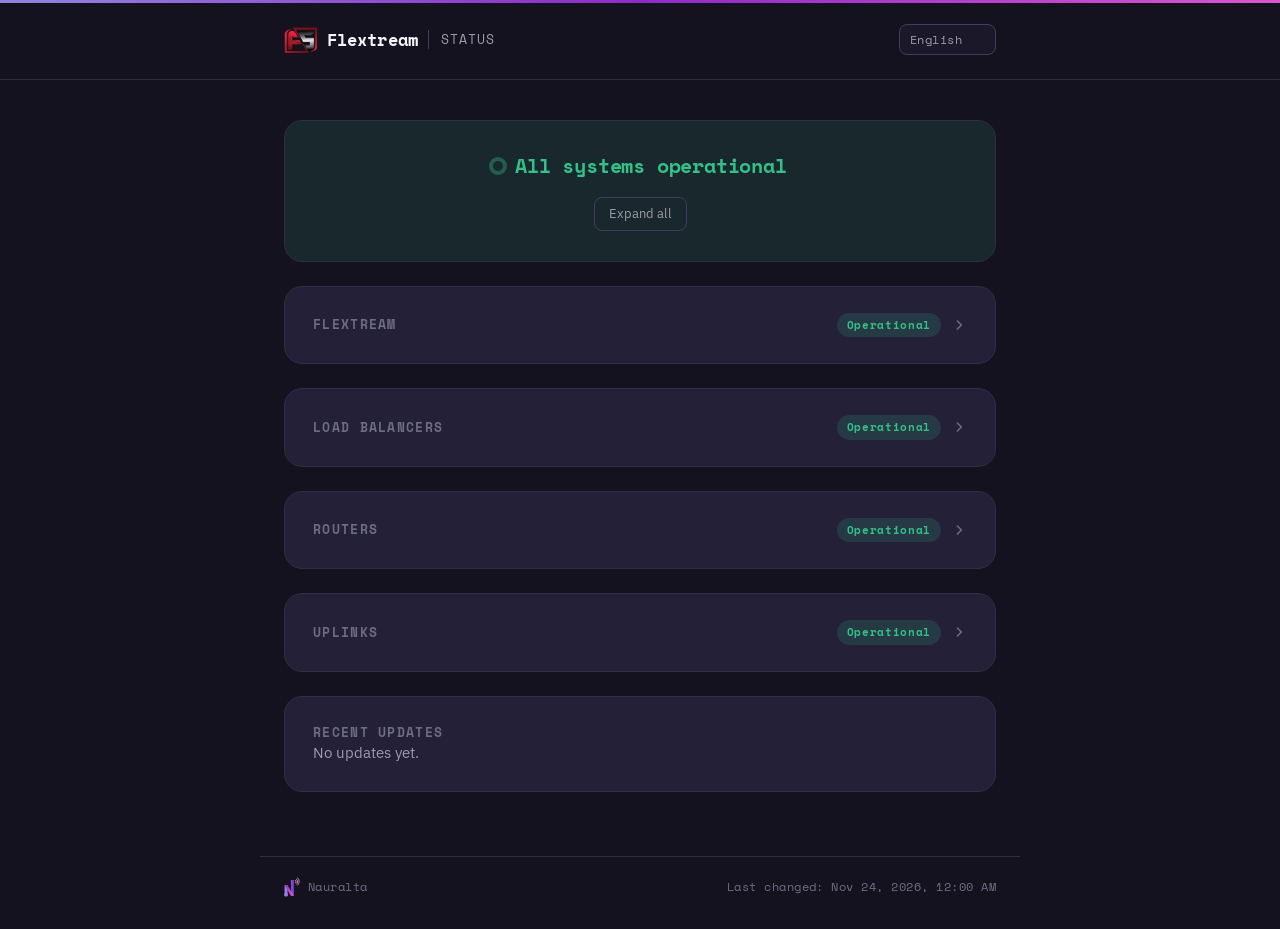
==== commit 92781f8b: "Publish status page" ====
--- a/index.html
+++ b/index.html
@@ -1,4 +1,4 @@
-<!doctype html><html lang="en" class="no-i18n"><head><meta charset="utf-8"><meta name="viewport" content="width=device-width, initial-scale=1"><meta name="robots" content="index, follow"><title>Flextream</title><link rel="preconnect" href="https://fonts.googleapis.com"><link rel="preconnect" href="https://fonts.gstatic.com" crossorigin><link href="https://fonts.googleapis.com/css2?family=Space+Mono:wght@400;700&family=IBM+Plex+Sans:wght@400;500;600&display=swap" rel="stylesheet"><link rel="stylesheet" href="style.css"><noscript><style>html.no-i18n{visibility:visible}</style></noscript></head><body><header class="topbar"><div class="wrap topbar-inner"><div class="brand-group"><img class="logo-icon" alt="" src="[data-uri]"><span class="brand-name">Flextream</span><span class="brand-sub" data-i18n="brand.subtitle">Status</span></div><select id="lang-switch" class="lang-switch" aria-label="Language"></select></div></header><main class="wrap"><section class="hero hero-good"><div class="hero-status"><span class="hero-dot"></span><h1 data-i18n="hero.good">All systems operational</h1></div><button type="button" id="toggle-all-groups" class="hero-toggle-all" data-i18n="groups.expandAll">Expand all</button></section><section class="card group collapsed" data-group-id="4f434b17-e284-45f6-877b-3757118f8324"><button type="button" class="group-head" data-group-toggle><h2 class="group-title">Flextream</h2><span class="group-head-right"><span class="badge badge-good" data-i18n="state.operational">Operational</span><svg class="chevron" viewBox="0 0 20 20" fill="none" xmlns="http://www.w3.org/2000/svg" aria-hidden="true"><path d="M5 8l5 5 5-5" stroke="currentColor" stroke-width="2" stroke-linecap="round" stroke-linejoin="round"/></svg></span></button><div class="rows"><div class="row"><div class="row-top"><span class="row-name-group"><span class="dot dot-good"></span><span class="row-name">Shared Services</span><span class="sr-only" data-i18n="state.operational">Operational</span></span><span class="row-uptime uptime-good" data-i18n-template="history.uptime" data-value="98.681">98.681% uptime</span></div><div class="hbars"><span class="hbar hbar-nodata" tabindex="0" data-status="nodata" data-date="2026-08-25" data-down-seconds="0" data-degraded-seconds="0"></span><span class="hbar hbar-nodata" tabindex="0" data-status="nodata" data-date="2026-08-26" data-down-seconds="0" data-degraded-seconds="0"></span><span class="hbar hbar-nodata" tabindex="0" data-status="nodata" data-date="2026-08-27" data-down-seconds="0" data-degraded-seconds="0"></span><span class="hbar hbar-nodata" tabindex="0" data-status="nodata" data-date="2026-08-28" data-down-seconds="0" data-degraded-seconds="0"></span><span class="hbar hbar-nodata" tabindex="0" data-status="nodata" data-date="2026-08-29" data-down-seconds="0" data-degraded-seconds="0"></span><span class="hbar hbar-nodata" tabindex="0" data-status="nodata" data-date="2026-08-30" data-down-seconds="0" data-degraded-seconds="0"></span><span class="hbar hbar-nodata" tabindex="0" data-status="nodata" data-date="2026-08-31" data-down-seconds="0" data-degraded-seconds="0"></span><span class="hbar hbar-nodata" tabindex="0" data-status="nodata" data-date="2026-09-01" data-down-seconds="0" data-degraded-seconds="0"></span><span class="hbar hbar-nodata" tabindex="0" data-status="nodata" data-date="2026-09-02" data-down-seconds="0" data-degraded-seconds="0"></span><span class="hbar hbar-nodata" tabindex="0" data-status="nodata" data-date="2026-09-03" data-down-seconds="0" data-degraded-seconds="0"></span><span class="hbar hbar-nodata" tabindex="0" data-status="nodata" data-date="2026-09-04" data-down-seconds="0" data-degraded-seconds="0"></span><span class="hbar hbar-nodata" tabindex="0" data-status="nodata" data-date="2026-09-05" data-down-seconds="0" data-degraded-seconds="0"></span><span class="hbar hbar-nodata" tabindex="0" data-status="nodata" data-date="2026-09-06" data-down-seconds="0" data-degraded-seconds="0"></span><span class="hbar hbar-nodata" tabindex="0" data-status="nodata" data-date="2026-09-07" data-down-seconds="0" data-degraded-seconds="0"></span><span class="hbar hbar-nodata" tabindex="0" data-status="nodata" data-date="2026-09-08" data-down-seconds="0" data-degraded-seconds="0"></span><span class="hbar hbar-operational" tabindex="0" data-status="operational" data-date="2026-09-09" data-down-seconds="0" data-degraded-seconds="0"></span><span class="hbar hbar-operational" tabindex="0" data-status="operational" data-date="2026-09-10" data-down-seconds="0" data-degraded-seconds="0"></span><span class="hbar hbar-operational" tabindex="0" data-status="operational" data-date="2026-09-11" data-down-seconds="0" data-degraded-seconds="0"></span><span class="hbar hbar-operational" tabindex="0" data-status="operational" data-date="2026-09-12" data-down-seconds="0" data-degraded-seconds="0"></span><span class="hbar hbar-operational" tabindex="0" data-status="operational" data-date="2026-09-13" data-down-seconds="0" data-degraded-seconds="0"></span><span class="hbar hbar-operational" tabindex="0" data-status="operational" data-date="2026-09-14" data-down-seconds="0" data-degraded-seconds="0"></span><span class="hbar hbar-operational" tabindex="0" data-status="operational" data-date="2026-09-15" data-down-seconds="0" data-degraded-seconds="0"></span><span class="hbar hbar-operational" tabindex="0" data-status="operational" data-date="2026-09-16" data-down-seconds="0" data-degraded-seconds="0"></span><span class="hbar hbar-operational" tabindex="0" data-status="operational" data-date="2026-09-17" data-down-seconds="0" data-degraded-seconds="0"></span><span class="hbar hbar-operational" tabindex="0" data-status="operational" data-date="2026-09-18" data-down-seconds="0" data-degraded-seconds="0"></span><span class="hbar hbar-operational" tabindex="0" data-status="operational" data-date="2026-09-19" data-down-seconds="0" data-degraded-seconds="0"></span><span class="hbar hbar-operational" tabindex="0" data-status="operational" data-date="2026-09-20" data-down-seconds="0" data-degraded-seconds="0"></span><span class="hbar hbar-operational" tabindex="0" data-status="operational" data-date="2026-09-21" data-down-seconds="0" data-degraded-seconds="0"></span><span class="hbar hbar-operational" tabindex="0" data-status="operational" data-date="2026-09-22" data-down-seconds="0" data-degraded-seconds="0"></span><span class="hbar hbar-operational" tabindex="0" data-status="operational" data-date="2026-09-23" data-down-seconds="0" data-degraded-seconds="0"></span><span class="hbar hbar-operational" tabindex="0" data-status="operational" data-date="2026-09-24" data-down-seconds="0" data-degraded-seconds="0"></span><span class="hbar hbar-operational" tabindex="0" data-status="operational" data-date="2026-09-25" data-down-seconds="0" data-degraded-seconds="0"></span><span class="hbar hbar-operational" tabindex="0" data-status="operational" data-date="2026-09-26" data-down-seconds="0" data-degraded-seconds="0"></span><span class="hbar hbar-operational" tabindex="0" data-status="operational" data-date="2026-09-27" data-down-seconds="0" data-degraded-seconds="0"></span><span class="hbar hbar-operational" tabindex="0" data-status="operational" data-date="2026-09-28" data-down-seconds="0" data-degraded-seconds="0"></span><span class="hbar hbar-operational" tabindex="0" data-status="operational" data-date="2026-09-29" data-down-seconds="0" data-degraded-seconds="0"></span><span class="hbar hbar-operational" tabindex="0" data-status="operational" data-date="2026-09-30" data-down-seconds="0" data-degraded-seconds="0"></span><span class="hbar hbar-operational" tabindex="0" data-status="operational" data-date="2026-10-01" data-down-seconds="0" data-degraded-seconds="0"></span><span class="hbar hbar-operational" tabindex="0" data-status="operational" data-date="2026-10-02" data-down-seconds="0" data-degraded-seconds="0"></span><span class="hbar hbar-operational" tabindex="0" data-status="operational" data-date="2026-10-03" data-down-seconds="0" data-degraded-seconds="0"></span><span class="hbar hbar-operational" tabindex="0" data-status="operational" data-date="2026-10-04" data-down-seconds="0" data-degraded-seconds="0"></span><span class="hbar hbar-operational" tabindex="0" data-status="operational" data-date="2026-10-05" data-down-seconds="0" data-degraded-seconds="0"></span><span class="hbar hbar-operational" tabindex="0" data-status="operational" data-date="2026-10-06" data-down-seconds="0" data-degraded-seconds="0"></span><span class="hbar hbar-operational" tabindex="0" data-status="operational" data-date="2026-10-07" data-down-seconds="0" data-degraded-seconds="0"></span><span class="hbar hbar-operational" tabindex="0" data-status="operational" data-date="2026-10-08" data-down-seconds="0" data-degraded-seconds="0"></span><span class="hbar hbar-operational" tabindex="0" data-status="operational" data-date="2026-10-09" data-down-seconds="0" data-degraded-seconds="0"></span><span class="hbar hbar-operational" tabindex="0" data-status="operational" data-date="2026-10-10" data-down-seconds="0" data-degraded-seconds="0"></span><span class="hbar hbar-operational" tabindex="0" data-status="operational" data-date="2026-10-11" data-down-seconds="0" data-degraded-seconds="0"></span><span class="hbar hbar-operational" tabindex="0" data-status="operational" data-date="2026-10-12" data-down-seconds="0" data-degraded-seconds="0"></span><span class="hbar hbar-operational" tabindex="0" data-status="operational" data-date="2026-10-13" data-down-seconds="0" data-degraded-seconds="0"></span><span class="hbar hbar-operational" tabindex="0" data-status="operational" data-date="2026-10-14" data-down-seconds="0" data-degraded-seconds="0"></span><span class="hbar hbar-operational" tabindex="0" data-status="operational" data-date="2026-10-15" data-down-seconds="0" data-degraded-seconds="0"></span><span class="hbar hbar-down" tabindex="0" data-status="down" data-date="2026-10-16" data-down-seconds="178.452" data-degraded-seconds="0"></span><span class="hbar hbar-operational" tabindex="0" data-status="operational" data-date="2026-10-17" data-down-seconds="0" data-degraded-seconds="0"></span><span class="hbar hbar-down" tabindex="0" data-status="down" data-date="2026-10-18" data-down-seconds="4532.811" data-degraded-seconds="0"></span><span class="hbar hbar-down" tabindex="0" data-status="down" data-date="2026-10-19" data-down-seconds="80244.859" data-degraded-seconds="0"></span><span class="hbar hbar-operational" tabindex="0" data-status="operational" data-date="2026-10-20" data-down-seconds="0" data-degraded-seconds="0"></span><span class="hbar hbar-operational" tabindex="0" data-status="operational" data-date="2026-10-21" data-down-seconds="0" data-degraded-seconds="0"></span><span class="hbar hbar-operational" tabindex="0" data-status="operational" data-date="2026-10-22" data-down-seconds="0" data-degraded-seconds="0"></span><span class="hbar hbar-operational" tabindex="0" data-status="operational" data-date="2026-10-23" data-down-seconds="0" data-degraded-seconds="0"></span><span class="hbar hbar-operational" tabindex="0" data-status="operational" data-date="2026-10-24" data-down-seconds="0" data-degraded-seconds="0"></span><span class="hbar hbar-operational" tabindex="0" data-status="operational" data-date="2026-10-25" data-down-seconds="0" data-degraded-seconds="0"></span><span class="hbar hbar-operational" tabindex="0" data-status="operational" data-date="2026-10-26" data-down-seconds="0" data-degraded-seconds="0"></span><span class="hbar hbar-operational" tabindex="0" data-status="operational" data-date="2026-10-27" data-down-seconds="0" data-degraded-seconds="0"></span><span class="hbar hbar-operational" tabindex="0" data-status="operational" data-date="2026-10-28" data-down-seconds="0" data-degraded-seconds="0"></span><span class="hbar hbar-operational" tabindex="0" data-status="operational" data-date="2026-10-29" data-down-seconds="0" data-degraded-seconds="0"></span><span class="hbar hbar-operational" tabindex="0" data-status="operational" data-date="2026-10-30" data-down-seconds="0" data-degraded-seconds="0"></span><span class="hbar hbar-operational" tabindex="0" data-status="operational" data-date="2026-10-31" data-down-seconds="0" data-degraded-seconds="0"></span><span class="hbar hbar-operational" tabindex="0" data-status="operational" data-date="2026-11-01" data-down-seconds="0" data-degraded-seconds="0"></span><span class="hbar hbar-operational" tabindex="0" data-status="operational" data-date="2026-11-02" data-down-seconds="0" data-degraded-seconds="0"></span><span class="hbar hbar-operational" tabindex="0" data-status="operational" data-date="2026-11-03" data-down-seconds="0" data-degraded-seconds="0"></span><span class="hbar hbar-operational" tabindex="0" data-status="operational" data-date="2026-11-04" data-down-seconds="0" data-degraded-seconds="0"></span><span class="hbar hbar-operational" tabindex="0" data-status="operational" data-date="2026-11-05" data-down-seconds="0" data-degraded-seconds="0"></span><span class="hbar hbar-operational" tabindex="0" data-status="operational" data-date="2026-11-06" data-down-seconds="0" data-degraded-seconds="0"></span><span class="hbar hbar-operational" tabindex="0" data-status="operational" data-date="2026-11-07" data-down-seconds="0" data-degraded-seconds="0"></span><span class="hbar hbar-operational" tabindex="0" data-status="operational" data-date="2026-11-08" data-down-seconds="0" data-degraded-seconds="0"></span><span class="hbar hbar-operational" tabindex="0" data-status="operational" data-date="2026-11-09" data-down-seconds="0" data-degraded-seconds="0"></span><span class="hbar hbar-operational" tabindex="0" data-status="operational" data-date="2026-11-10" data-down-seconds="0" data-degraded-seconds="0"></span><span class="hbar hbar-operational" tabindex="0" data-status="operational" data-date="2026-11-11" data-down-seconds="0" data-degraded-seconds="0"></span><span class="hbar hbar-operational" tabindex="0" data-status="operational" data-date="2026-11-12" data-down-seconds="0" data-degraded-seconds="0"></span><span class="hbar hbar-operational" tabindex="0" data-status="operational" data-date="2026-11-13" data-down-seconds="0" data-degraded-seconds="0"></span><span class="hbar hbar-operational" tabindex="0" data-status="operational" data-date="2026-11-14" data-down-seconds="0" data-degraded-seconds="0"></span><span class="hbar hbar-operational" tabindex="0" data-status="operational" data-date="2026-11-15" data-down-seconds="0" data-degraded-seconds="0"></span><span class="hbar hbar-operational" tabindex="0" data-status="operational" data-date="2026-11-16" data-down-seconds="0" data-degraded-seconds="0"></span><span class="hbar hbar-operational" tabindex="0" data-status="operational" data-date="2026-11-17" data-down-seconds="0" data-degraded-seconds="0"></span><span class="hbar hbar-operational" tabindex="0" data-status="operational" data-date="2026-11-18" data-down-seconds="0" data-degraded-seconds="0"></span><span class="hbar hbar-operational" tabindex="0" data-status="operational" data-date="2026-11-19" data-down-seconds="0" data-degraded-seconds="0"></span><span class="hbar hbar-operational" tabindex="0" data-status="operational" data-date="2026-11-20" data-down-seconds="0" data-degraded-seconds="0"></span><span class="hbar hbar-operational" tabindex="0" data-status="operational" data-date="2026-11-21" data-down-seconds="0" data-degraded-seconds="0"></span><span class="hbar hbar-operational" tabindex="0" data-status="operational" data-date="2026-11-22" data-down-seconds="0" data-degraded-seconds="0"></span><span class="hbar hbar-operational" tabindex="0" data-status="operational" data-date="2026-11-23" data-down-seconds="0" data-degraded-seconds="0"></span></div><div class="row-dates"><span class="days-full" data-i18n-template="history.daysAgo" data-value="90">90 days ago</span><span class="days-mobile" data-i18n-template="history.daysAgo" data-value="30">30 days ago</span><span data-i18n="history.today">Today</span></div></div><div class="row"><div class="row-top"><span class="row-name-group"><span class="dot dot-good"></span><span class="row-name">Beta</span><span class="sr-only" data-i18n="state.operational">Operational</span></span><span class="row-uptime uptime-good" data-i18n-template="history.uptime" data-value="100">100% uptime</span></div><div class="hbars"><span class="hbar hbar-nodata" tabindex="0" data-status="nodata" data-date="2026-08-25" data-down-seconds="0" data-degraded-seconds="0"></span><span class="hbar hbar-nodata" tabindex="0" data-status="nodata" data-date="2026-08-26" data-down-seconds="0" data-degraded-seconds="0"></span><span class="hbar hbar-nodata" tabindex="0" data-status="nodata" data-date="2026-08-27" data-down-seconds="0" data-degraded-seconds="0"></span><span class="hbar hbar-nodata" tabindex="0" data-status="nodata" data-date="2026-08-28" data-down-seconds="0" data-degraded-seconds="0"></span><span class="hbar hbar-nodata" tabindex="0" data-status="nodata" data-date="2026-08-29" data-down-seconds="0" data-degraded-seconds="0"></span><span class="hbar hbar-nodata" tabindex="0" data-status="nodata" data-date="2026-08-30" data-down-seconds="0" data-degraded-seconds="0"></span><span class="hbar hbar-nodata" tabindex="0" data-status="nodata" data-date="2026-08-31" data-down-seconds="0" data-degraded-seconds="0"></span><span class="hbar hbar-nodata" tabindex="0" data-status="nodata" data-date="2026-09-01" data-down-seconds="0" data-degraded-seconds="0"></span><span class="hbar hbar-nodata" tabindex="0" data-status="nodata" data-date="2026-09-02" data-down-seconds="0" data-degraded-seconds="0"></span><span class="hbar hbar-nodata" tabindex="0" data-status="nodata" data-date="2026-09-03" data-down-seconds="0" data-degraded-seconds="0"></span><span class="hbar hbar-nodata" tabindex="0" data-status="nodata" data-date="2026-09-04" data-down-seconds="0" data-degraded-seconds="0"></span><span class="hbar hbar-nodata" tabindex="0" data-status="nodata" data-date="2026-09-05" data-down-seconds="0" data-degraded-seconds="0"></span><span class="hbar hbar-nodata" tabindex="0" data-status="nodata" data-date="2026-09-06" data-down-seconds="0" data-degraded-seconds="0"></span><span class="hbar hbar-nodata" tabindex="0" data-status="nodata" data-date="2026-09-07" data-down-seconds="0" data-degraded-seconds="0"></span><span class="hbar hbar-nodata" tabindex="0" data-status="nodata" data-date="2026-09-08" data-down-seconds="0" data-degraded-seconds="0"></span><span class="hbar hbar-operational" tabindex="0" data-status="operational" data-date="2026-09-09" data-down-seconds="0" data-degraded-seconds="0"></span><span class="hbar hbar-operational" tabindex="0" data-status="operational" data-date="2026-09-10" data-down-seconds="0" data-degraded-seconds="0"></span><span class="hbar hbar-operational" tabindex="0" data-status="operational" data-date="2026-09-11" data-down-seconds="0" data-degraded-seconds="0"></span><span class="hbar hbar-operational" tabindex="0" data-status="operational" data-date="2026-09-12" data-down-seconds="0" data-degraded-seconds="0"></span><span class="hbar hbar-operational" tabindex="0" data-status="operational" data-date="2026-09-13" data-down-seconds="0" data-degraded-seconds="0"></span><span class="hbar hbar-operational" tabindex="0" data-status="operational" data-date="2026-09-14" data-down-seconds="0" data-degraded-seconds="0"></span><span class="hbar hbar-operational" tabindex="0" data-status="operational" data-date="2026-09-15" data-down-seconds="0" data-degraded-seconds="0"></span><span class="hbar hbar-operational" tabindex="0" data-status="operational" data-date="2026-09-16" data-down-seconds="0" data-degraded-seconds="0"></span><span class="hbar hbar-operational" tabindex="0" data-status="operational" data-date="2026-09-17" data-down-seconds="0" data-degraded-seconds="0"></span><span class="hbar hbar-operational" tabindex="0" data-status="operational" data-date="2026-09-18" data-down-seconds="0" data-degraded-seconds="0"></span><span class="hbar hbar-operational" tabindex="0" data-status="operational" data-date="2026-09-19" data-down-seconds="0" data-degraded-seconds="0"></span><span class="hbar hbar-operational" tabindex="0" data-status="operational" data-date="2026-09-20" data-down-seconds="0" data-degraded-seconds="0"></span><span class="hbar hbar-operational" tabindex="0" data-status="operational" data-date="2026-09-21" data-down-seconds="0" data-degraded-seconds="0"></span><span class="hbar hbar-operational" tabindex="0" data-status="operational" data-date="2026-09-22" data-down-seconds="0" data-degraded-seconds="0"></span><span class="hbar hbar-operational" tabindex="0" data-status="operational" data-date="2026-09-23" data-down-seconds="0" data-degraded-seconds="0"></span><span class="hbar hbar-operational" tabindex="0" data-status="operational" data-date="2026-09-24" data-down-seconds="0" data-degraded-seconds="0"></span><span class="hbar hbar-operational" tabindex="0" data-status="operational" data-date="2026-09-25" data-down-seconds="0" data-degraded-seconds="0"></span><span class="hbar hbar-operational" tabindex="0" data-status="operational" data-date="2026-09-26" data-down-seconds="0" data-degraded-seconds="0"></span><span class="hbar hbar-operational" tabindex="0" data-status="operational" data-date="2026-09-27" data-down-seconds="0" data-degraded-seconds="0"></span><span class="hbar hbar-operational" tabindex="0" data-status="operational" data-date="2026-09-28" data-down-seconds="0" data-degraded-seconds="0"></span><span class="hbar hbar-operational" tabindex="0" data-status="operational" data-date="2026-09-29" data-down-seconds="0" data-degraded-seconds="0"></span><span class="hbar hbar-operational" tabindex="0" data-status="operational" data-date="2026-09-30" data-down-seconds="0" data-degraded-seconds="0"></span><span class="hbar hbar-operational" tabindex="0" data-status="operational" data-date="2026-10-01" data-down-seconds="0" data-degraded-seconds="0"></span><span class="hbar hbar-operational" tabindex="0" data-status="operational" data-date="2026-10-02" data-down-seconds="0" data-degraded-seconds="0"></span><span class="hbar hbar-operational" tabindex="0" data-status="operational" data-date="2026-10-03" data-down-seconds="0" data-degraded-seconds="0"></span><span class="hbar hbar-operational" tabindex="0" data-status="operational" data-date="2026-10-04" data-down-seconds="0" data-degraded-seconds="0"></span><span class="hbar hbar-operational" tabindex="0" data-status="operational" data-date="2026-10-05" data-down-seconds="0" data-degraded-seconds="0"></span><span class="hbar hbar-operational" tabindex="0" data-status="operational" data-date="2026-10-06" data-down-seconds="0" data-degraded-seconds="0"></span><span class="hbar hbar-operational" tabindex="0" data-status="operational" data-date="2026-10-07" data-down-seconds="0" data-degraded-seconds="0"></span><span class="hbar hbar-operational" tabindex="0" data-status="operational" data-date="2026-10-08" data-down-seconds="0" data-degraded-seconds="0"></span><span class="hbar hbar-operational" tabindex="0" data-status="operational" data-date="2026-10-09" data-down-seconds="0" data-degraded-seconds="0"></span><span class="hbar hbar-operational" tabindex="0" data-status="operational" data-date="2026-10-10" data-down-seconds="0" data-degraded-seconds="0"></span><span class="hbar hbar-operational" tabindex="0" data-status="operational" data-date="2026-10-11" data-down-seconds="0" data-degraded-seconds="0"></span><span class="hbar hbar-operational" tabindex="0" data-status="operational" data-date="2026-10-12" data-down-seconds="0" data-degraded-seconds="0"></span><span class="hbar hbar-operational" tabindex="0" data-status="operational" data-date="2026-10-13" data-down-seconds="0" data-degraded-seconds="0"></span><span class="hbar hbar-operational" tabindex="0" data-status="operational" data-date="2026-10-14" data-down-seconds="0" data-degraded-seconds="0"></span><span class="hbar hbar-operational" tabindex="0" data-status="operational" data-date="2026-10-15" data-down-seconds="0" data-degraded-seconds="0"></span><span class="hbar hbar-operational" tabindex="0" data-status="operational" data-date="2026-10-16" data-down-seconds="0" data-degraded-seconds="0"></span><span class="hbar hbar-operational" tabindex="0" data-status="operational" data-date="2026-10-17" data-down-seconds="0" data-degraded-seconds="0"></span><span class="hbar hbar-operational" tabindex="0" data-status="operational" data-date="2026-10-18" data-down-seconds="0" data-degraded-seconds="0"></span><span class="hbar hbar-operational" tabindex="0" data-status="operational" data-date="2026-10-19" data-down-seconds="0" data-degraded-seconds="0"></span><span class="hbar hbar-operational" tabindex="0" data-status="operational" data-date="2026-10-20" data-down-seconds="0" data-degraded-seconds="0"></span><span class="hbar hbar-operational" tabindex="0" data-status="operational" data-date="2026-10-21" data-down-seconds="0" data-degraded-seconds="0"></span><span class="hbar hbar-operational" tabindex="0" data-status="operational" data-date="2026-10-22" data-down-seconds="0" data-degraded-seconds="0"></span><span class="hbar hbar-operational" tabindex="0" data-status="operational" data-date="2026-10-23" data-down-seconds="0" data-degraded-seconds="0"></span><span class="hbar hbar-operational" tabindex="0" data-status="operational" data-date="2026-10-24" data-down-seconds="0" data-degraded-seconds="0"></span><span class="hbar hbar-operational" tabindex="0" data-status="operational" data-date="2026-10-25" data-down-seconds="0" data-degraded-seconds="0"></span><span class="hbar hbar-operational" tabindex="0" data-status="operational" data-date="2026-10-26" data-down-seconds="0" data-degraded-seconds="0"></span><span class="hbar hbar-operational" tabindex="0" data-status="operational" data-date="2026-10-27" data-down-seconds="0" data-degraded-seconds="0"></span><span class="hbar hbar-operational" tabindex="0" data-status="operational" data-date="2026-10-28" data-down-seconds="0" data-degraded-seconds="0"></span><span class="hbar hbar-operational" tabindex="0" data-status="operational" data-date="2026-10-29" data-down-seconds="0" data-degraded-seconds="0"></span><span class="hbar hbar-operational" tabindex="0" data-status="operational" data-date="2026-10-30" data-down-seconds="0" data-degraded-seconds="0"></span><span class="hbar hbar-operational" tabindex="0" data-status="operational" data-date="2026-10-31" data-down-seconds="0" data-degraded-seconds="0"></span><span class="hbar hbar-operational" tabindex="0" data-status="operational" data-date="2026-11-01" data-down-seconds="0" data-degraded-seconds="0"></span><span class="hbar hbar-operational" tabindex="0" data-status="operational" data-date="2026-11-02" data-down-seconds="0" data-degraded-seconds="0"></span><span class="hbar hbar-operational" tabindex="0" data-status="operational" data-date="2026-11-03" data-down-seconds="0" data-degraded-seconds="0"></span><span class="hbar hbar-operational" tabindex="0" data-status="operational" data-date="2026-11-04" data-down-seconds="0" data-degraded-seconds="0"></span><span class="hbar hbar-operational" tabindex="0" data-status="operational" data-date="2026-11-05" data-down-seconds="0" data-degraded-seconds="0"></span><span class="hbar hbar-operational" tabindex="0" data-status="operational" data-date="2026-11-06" data-down-seconds="0" data-degraded-seconds="0"></span><span class="hbar hbar-operational" tabindex="0" data-status="operational" data-date="2026-11-07" data-down-seconds="0" data-degraded-seconds="0"></span><span class="hbar hbar-operational" tabindex="0" data-status="operational" data-date="2026-11-08" data-down-seconds="0" data-degraded-seconds="0"></span><span class="hbar hbar-operational" tabindex="0" data-status="operational" data-date="2026-11-09" data-down-seconds="0" data-degraded-seconds="0"></span><span class="hbar hbar-operational" tabindex="0" data-status="operational" data-date="2026-11-10" data-down-seconds="0" data-degraded-seconds="0"></span><span class="hbar hbar-operational" tabindex="0" data-status="operational" data-date="2026-11-11" data-down-seconds="0" data-degraded-seconds="0"></span><span class="hbar hbar-operational" tabindex="0" data-status="operational" data-date="2026-11-12" data-down-seconds="0" data-degraded-seconds="0"></span><span class="hbar hbar-operational" tabindex="0" data-status="operational" data-date="2026-11-13" data-down-seconds="0" data-degraded-seconds="0"></span><span class="hbar hbar-operational" tabindex="0" data-status="operational" data-date="2026-11-14" data-down-seconds="0" data-degraded-seconds="0"></span><span class="hbar hbar-operational" tabindex="0" data-status="operational" data-date="2026-11-15" data-down-seconds="0" data-degraded-seconds="0"></span><span class="hbar hbar-operational" tabindex="0" data-status="operational" data-date="2026-11-16" data-down-seconds="0" data-degraded-seconds="0"></span><span class="hbar hbar-operational" tabindex="0" data-status="operational" data-date="2026-11-17" data-down-seconds="0" data-degraded-seconds="0"></span><span class="hbar hbar-operational" tabindex="0" data-status="operational" data-date="2026-11-18" data-down-seconds="0" data-degraded-seconds="0"></span><span class="hbar hbar-operational" tabindex="0" data-status="operational" data-date="2026-11-19" data-down-seconds="0" data-degraded-seconds="0"></span><span class="hbar hbar-operational" tabindex="0" data-status="operational" data-date="2026-11-20" data-down-seconds="0" data-degraded-seconds="0"></span><span class="hbar hbar-operational" tabindex="0" data-status="operational" data-date="2026-11-21" data-down-seconds="0" data-degraded-seconds="0"></span><span class="hbar hbar-operational" tabindex="0" data-status="operational" data-date="2026-11-22" data-down-seconds="0" data-degraded-seconds="0"></span><span class="hbar hbar-operational" tabindex="0" data-status="operational" data-date="2026-11-23" data-down-seconds="0" data-degraded-seconds="0"></span></div><div class="row-dates"><span class="days-full" data-i18n-template="history.daysAgo" data-value="90">90 days ago</span><span class="days-mobile" data-i18n-template="history.daysAgo" data-value="30">30 days ago</span><span data-i18n="history.today">Today</span></div></div></div></section><section class="card group collapsed" data-group-id="c64dd9c5-14b5-45bf-860f-13e2bdd14dba"><button type="button" class="group-head" data-group-toggle><h2 class="group-title">Load Balancers</h2><span class="group-head-right"><span class="badge badge-good" data-i18n="state.operational">Operational</span><svg class="chevron" viewBox="0 0 20 20" fill="none" xmlns="http://www.w3.org/2000/svg" aria-hidden="true"><path d="M5 8l5 5 5-5" stroke="currentColor" stroke-width="2" stroke-linecap="round" stroke-linejoin="round"/></svg></span></button><div class="rows"><div class="row"><div class="row-top"><span class="row-name-group"><span class="dot dot-good"></span><span class="row-name">lb01 - HTTPS</span><span class="sr-only" data-i18n="state.operational">Operational</span></span><span class="row-uptime uptime-good" data-i18n-template="history.uptime" data-value="100">100% uptime</span></div><div class="hbars"><span class="hbar hbar-nodata" tabindex="0" data-status="nodata" data-date="2026-08-25" data-down-seconds="0" data-degraded-seconds="0"></span><span class="hbar hbar-nodata" tabindex="0" data-status="nodata" data-date="2026-08-26" data-down-seconds="0" data-degraded-seconds="0"></span><span class="hbar hbar-nodata" tabindex="0" data-status="nodata" data-date="2026-08-27" data-down-seconds="0" data-degraded-seconds="0"></span><span class="hbar hbar-nodata" tabindex="0" data-status="nodata" data-date="2026-08-28" data-down-seconds="0" data-degraded-seconds="0"></span><span class="hbar hbar-nodata" tabindex="0" data-status="nodata" data-date="2026-08-29" data-down-seconds="0" data-degraded-seconds="0"></span><span class="hbar hbar-nodata" tabindex="0" data-status="nodata" data-date="2026-08-30" data-down-seconds="0" data-degraded-seconds="0"></span><span class="hbar hbar-nodata" tabindex="0" data-status="nodata" data-date="2026-08-31" data-down-seconds="0" data-degraded-seconds="0"></span><span class="hbar hbar-nodata" tabindex="0" data-status="nodata" data-date="2026-09-01" data-down-seconds="0" data-degraded-seconds="0"></span><span class="hbar hbar-nodata" tabindex="0" data-status="nodata" data-date="2026-09-02" data-down-seconds="0" data-degraded-seconds="0"></span><span class="hbar hbar-nodata" tabindex="0" data-status="nodata" data-date="2026-09-03" data-down-seconds="0" data-degraded-seconds="0"></span><span class="hbar hbar-nodata" tabindex="0" data-status="nodata" data-date="2026-09-04" data-down-seconds="0" data-degraded-seconds="0"></span><span class="hbar hbar-nodata" tabindex="0" data-status="nodata" data-date="2026-09-05" data-down-seconds="0" data-degraded-seconds="0"></span><span class="hbar hbar-operational" tabindex="0" data-status="operational" data-date="2026-09-06" data-down-seconds="0" data-degraded-seconds="0"></span><span class="hbar hbar-operational" tabindex="0" data-status="operational" data-date="2026-09-07" data-down-seconds="0" data-degraded-seconds="0"></span><span class="hbar hbar-operational" tabindex="0" data-status="operational" data-date="2026-09-08" data-down-seconds="0" data-degraded-seconds="0"></span><span class="hbar hbar-operational" tabindex="0" data-status="operational" data-date="2026-09-09" data-down-seconds="0" data-degraded-seconds="0"></span><span class="hbar hbar-operational" tabindex="0" data-status="operational" data-date="2026-09-10" data-down-seconds="0" data-degraded-seconds="0"></span><span class="hbar hbar-operational" tabindex="0" data-status="operational" data-date="2026-09-11" data-down-seconds="0" data-degraded-seconds="0"></span><span class="hbar hbar-operational" tabindex="0" data-status="operational" data-date="2026-09-12" data-down-seconds="0" data-degraded-seconds="0"></span><span class="hbar hbar-operational" tabindex="0" data-status="operational" data-date="2026-09-13" data-down-seconds="0" data-degraded-seconds="0"></span><span class="hbar hbar-operational" tabindex="0" data-status="operational" data-date="2026-09-14" data-down-seconds="0" data-degraded-seconds="0"></span><span class="hbar hbar-operational" tabindex="0" data-status="operational" data-date="2026-09-15" data-down-seconds="0" data-degraded-seconds="0"></span><span class="hbar hbar-operational" tabindex="0" data-status="operational" data-date="2026-09-16" data-down-seconds="0" data-degraded-seconds="0"></span><span class="hbar hbar-operational" tabindex="0" data-status="operational" data-date="2026-09-17" data-down-seconds="0" data-degraded-seconds="0"></span><span class="hbar hbar-operational" tabindex="0" data-status="operational" data-date="2026-09-18" data-down-seconds="0" data-degraded-seconds="0"></span><span class="hbar hbar-operational" tabindex="0" data-status="operational" data-date="2026-09-19" data-down-seconds="0" data-degraded-seconds="0"></span><span class="hbar hbar-operational" tabindex="0" data-status="operational" data-date="2026-09-20" data-down-seconds="0" data-degraded-seconds="0"></span><span class="hbar hbar-operational" tabindex="0" data-status="operational" data-date="2026-09-21" data-down-seconds="0" data-degraded-seconds="0"></span><span class="hbar hbar-operational" tabindex="0" data-status="operational" data-date="2026-09-22" data-down-seconds="0" data-degraded-seconds="0"></span><span class="hbar hbar-operational" tabindex="0" data-status="operational" data-date="2026-09-23" data-down-seconds="0" data-degraded-seconds="0"></span><span class="hbar hbar-operational" tabindex="0" data-status="operational" data-date="2026-09-24" data-down-seconds="0" data-degraded-seconds="0"></span><span class="hbar hbar-operational" tabindex="0" data-status="operational" data-date="2026-09-25" data-down-seconds="0" data-degraded-seconds="0"></span><span class="hbar hbar-operational" tabindex="0" data-status="operational" data-date="2026-09-26" data-down-seconds="0" data-degraded-seconds="0"></span><span class="hbar hbar-operational" tabindex="0" data-status="operational" data-date="2026-09-27" data-down-seconds="0" data-degraded-seconds="0"></span><span class="hbar hbar-operational" tabindex="0" data-status="operational" data-date="2026-09-28" data-down-seconds="0" data-degraded-seconds="0"></span><span class="hbar hbar-operational" tabindex="0" data-status="operational" data-date="2026-09-29" data-down-seconds="0" data-degraded-seconds="0"></span><span class="hbar hbar-operational" tabindex="0" data-status="operational" data-date="2026-09-30" data-down-seconds="0" data-degraded-seconds="0"></span><span class="hbar hbar-operational" tabindex="0" data-status="operational" data-date="2026-10-01" data-down-seconds="0" data-degraded-seconds="0"></span><span class="hbar hbar-operational" tabindex="0" data-status="operational" data-date="2026-10-02" data-down-seconds="0" data-degraded-seconds="0"></span><span class="hbar hbar-operational" tabindex="0" data-status="operational" data-date="2026-10-03" data-down-seconds="0" data-degraded-seconds="0"></span><span class="hbar hbar-operational" tabindex="0" data-status="operational" data-date="2026-10-04" data-down-seconds="0" data-degraded-seconds="0"></span><span class="hbar hbar-operational" tabindex="0" data-status="operational" data-date="2026-10-05" data-down-seconds="0" data-degraded-seconds="0"></span><span class="hbar hbar-operational" tabindex="0" data-status="operational" data-date="2026-10-06" data-down-seconds="0" data-degraded-seconds="0"></span><span class="hbar hbar-operational" tabindex="0" data-status="operational" data-date="2026-10-07" data-down-seconds="0" data-degraded-seconds="0"></span><span class="hbar hbar-operational" tabindex="0" data-status="operational" data-date="2026-10-08" data-down-seconds="0" data-degraded-seconds="0"></span><span class="hbar hbar-operational" tabindex="0" data-status="operational" data-date="2026-10-09" data-down-seconds="0" data-degraded-seconds="0"></span><span class="hbar hbar-operational" tabindex="0" data-status="operational" data-date="2026-10-10" data-down-seconds="0" data-degraded-seconds="0"></span><span class="hbar hbar-operational" tabindex="0" data-status="operational" data-date="2026-10-11" data-down-seconds="0" data-degraded-seconds="0"></span><span class="hbar hbar-operational" tabindex="0" data-status="operational" data-date="2026-10-12" data-down-seconds="0" data-degraded-seconds="0"></span><span class="hbar hbar-operational" tabindex="0" data-status="operational" data-date="2026-10-13" data-down-seconds="0" data-degraded-seconds="0"></span><span class="hbar hbar-operational" tabindex="0" data-status="operational" data-date="2026-10-14" data-down-seconds="0" data-degraded-seconds="0"></span><span class="hbar hbar-operational" tabindex="0" data-status="operational" data-date="2026-10-15" data-down-seconds="0" data-degraded-seconds="0"></span><span class="hbar hbar-operational" tabindex="0" data-status="operational" data-date="2026-10-16" data-down-seconds="0" data-degraded-seconds="0"></span><span class="hbar hbar-operational" tabindex="0" data-status="operational" data-date="2026-10-17" data-down-seconds="0" data-degraded-seconds="0"></span><span class="hbar hbar-operational" tabindex="0" data-status="operational" data-date="2026-10-18" data-down-seconds="0" data-degraded-seconds="0"></span><span class="hbar hbar-operational" tabindex="0" data-status="operational" data-date="2026-10-19" data-down-seconds="0" data-degraded-seconds="0"></span><span class="hbar hbar-operational" tabindex="0" data-status="operational" data-date="2026-10-20" data-down-seconds="0" data-degraded-seconds="0"></span><span class="hbar hbar-operational" tabindex="0" data-status="operational" data-date="2026-10-21" data-down-seconds="0" data-degraded-seconds="0"></span><span class="hbar hbar-operational" tabindex="0" data-status="operational" data-date="2026-10-22" data-down-seconds="0" data-degraded-seconds="0"></span><span class="hbar hbar-operational" tabindex="0" data-status="operational" data-date="2026-10-23" data-down-seconds="0" data-degraded-seconds="0"></span><span class="hbar hbar-operational" tabindex="0" data-status="operational" data-date="2026-10-24" data-down-seconds="0" data-degraded-seconds="0"></span><span class="hbar hbar-operational" tabindex="0" data-status="operational" data-date="2026-10-25" data-down-seconds="0" data-degraded-seconds="0"></span><span class="hbar hbar-operational" tabindex="0" data-status="operational" data-date="2026-10-26" data-down-seconds="0" data-degraded-seconds="0"></span><span class="hbar hbar-operational" tabindex="0" data-status="operational" data-date="2026-10-27" data-down-seconds="0" data-degraded-seconds="0"></span><span class="hbar hbar-operational" tabindex="0" data-status="operational" data-date="2026-10-28" data-down-seconds="0" data-degraded-seconds="0"></span><span class="hbar hbar-operational" tabindex="0" data-status="operational" data-date="2026-10-29" data-down-seconds="0" data-degraded-seconds="0"></span><span class="hbar hbar-operational" tabindex="0" data-status="operational" data-date="2026-10-30" data-down-seconds="0" data-degraded-seconds="0"></span><span class="hbar hbar-operational" tabindex="0" data-status="operational" data-date="2026-10-31" data-down-seconds="0" data-degraded-seconds="0"></span><span class="hbar hbar-operational" tabindex="0" data-status="operational" data-date="2026-11-01" data-down-seconds="0" data-degraded-seconds="0"></span><span class="hbar hbar-operational" tabindex="0" data-status="operational" data-date="2026-11-02" data-down-seconds="0" data-degraded-seconds="0"></span><span class="hbar hbar-operational" tabindex="0" data-status="operational" data-date="2026-11-03" data-down-seconds="0" data-degraded-seconds="0"></span><span class="hbar hbar-operational" tabindex="0" data-status="operational" data-date="2026-11-04" data-down-seconds="0" data-degraded-seconds="0"></span><span class="hbar hbar-operational" tabindex="0" data-status="operational" data-date="2026-11-05" data-down-seconds="0" data-degraded-seconds="0"></span><span class="hbar hbar-operational" tabindex="0" data-status="operational" data-date="2026-11-06" data-down-seconds="0" data-degraded-seconds="0"></span><span class="hbar hbar-operational" tabindex="0" data-status="operational" data-date="2026-11-07" data-down-seconds="0" data-degraded-seconds="0"></span><span class="hbar hbar-operational" tabindex="0" data-status="operational" data-date="2026-11-08" data-down-seconds="0" data-degraded-seconds="0"></span><span class="hbar hbar-operational" tabindex="0" data-status="operational" data-date="2026-11-09" data-down-seconds="0" data-degraded-seconds="0"></span><span class="hbar hbar-operational" tabindex="0" data-status="operational" data-date="2026-11-10" data-down-seconds="0" data-degraded-seconds="0"></span><span class="hbar hbar-operational" tabindex="0" data-status="operational" data-date="2026-11-11" data-down-seconds="0" data-degraded-seconds="0"></span><span class="hbar hbar-operational" tabindex="0" data-status="operational" data-date="2026-11-12" data-down-seconds="0" data-degraded-seconds="0"></span><span class="hbar hbar-operational" tabindex="0" data-status="operational" data-date="2026-11-13" data-down-seconds="0" data-degraded-seconds="0"></span><span class="hbar hbar-operational" tabindex="0" data-status="operational" data-date="2026-11-14" data-down-seconds="0" data-degraded-seconds="0"></span><span class="hbar hbar-operational" tabindex="0" data-status="operational" data-date="2026-11-15" data-down-seconds="0" data-degraded-seconds="0"></span><span class="hbar hbar-operational" tabindex="0" data-status="operational" data-date="2026-11-16" data-down-seconds="0" data-degraded-seconds="0"></span><span class="hbar hbar-operational" tabindex="0" data-status="operational" data-date="2026-11-17" data-down-seconds="0" data-degraded-seconds="0"></span><span class="hbar hbar-operational" tabindex="0" data-status="operational" data-date="2026-11-18" data-down-seconds="0" data-degraded-seconds="0"></span><span class="hbar hbar-operational" tabindex="0" data-status="operational" data-date="2026-11-19" data-down-seconds="0" data-degraded-seconds="0"></span><span class="hbar hbar-operational" tabindex="0" data-status="operational" data-date="2026-11-20" data-down-seconds="0" data-degraded-seconds="0"></span><span class="hbar hbar-operational" tabindex="0" data-status="operational" data-date="2026-11-21" data-down-seconds="0" data-degraded-seconds="0"></span><span class="hbar hbar-operational" tabindex="0" data-status="operational" data-date="2026-11-22" data-down-seconds="0" data-degraded-seconds="0"></span><span class="hbar hbar-operational" tabindex="0" data-status="operational" data-date="2026-11-23" data-down-seconds="0" data-degraded-seconds="0"></span></div><div class="row-dates"><span class="days-full" data-i18n-template="history.daysAgo" data-value="90">90 days ago</span><span class="days-mobile" data-i18n-template="history.daysAgo" data-value="30">30 days ago</span><span data-i18n="history.today">Today</span></div></div></div></section><section class="card group collapsed" data-group-id="a6f57195-0992-42cc-b8a1-d68f53ce2835"><button type="button" class="group-head" data-group-toggle><h2 class="group-title">Routers</h2><span class="group-head-right"><span class="badge badge-good" data-i18n="state.operational">Operational</span><svg class="chevron" viewBox="0 0 20 20" fill="none" xmlns="http://www.w3.org/2000/svg" aria-hidden="true"><path d="M5 8l5 5 5-5" stroke="currentColor" stroke-width="2" stroke-linecap="round" stroke-linejoin="round"/></svg></span></button><div class="rows"><div class="row"><div class="row-top"><span class="row-name-group"><span class="dot dot-good"></span><span class="row-name">rtr01.hen1</span><span class="sr-only" data-i18n="state.operational">Operational</span></span><span class="row-uptime uptime-good" data-i18n-template="history.uptime" data-value="100">100% uptime</span></div><div class="hbars"><span class="hbar hbar-nodata" tabindex="0" data-status="nodata" data-date="2026-08-25" data-down-seconds="0" data-degraded-seconds="0"></span><span class="hbar hbar-nodata" tabindex="0" data-status="nodata" data-date="2026-08-26" data-down-seconds="0" data-degraded-seconds="0"></span><span class="hbar hbar-nodata" tabindex="0" data-status="nodata" data-date="2026-08-27" data-down-seconds="0" data-degraded-seconds="0"></span><span class="hbar hbar-nodata" tabindex="0" data-status="nodata" data-date="2026-08-28" data-down-seconds="0" data-degraded-seconds="0"></span><span class="hbar hbar-nodata" tabindex="0" data-status="nodata" data-date="2026-08-29" data-down-seconds="0" data-degraded-seconds="0"></span><span class="hbar hbar-nodata" tabindex="0" data-status="nodata" data-date="2026-08-30" data-down-seconds="0" data-degraded-seconds="0"></span><span class="hbar hbar-nodata" tabindex="0" data-status="nodata" data-date="2026-08-31" data-down-seconds="0" data-degraded-seconds="0"></span><span class="hbar hbar-nodata" tabindex="0" data-status="nodata" data-date="2026-09-01" data-down-seconds="0" data-degraded-seconds="0"></span><span class="hbar hbar-nodata" tabindex="0" data-status="nodata" data-date="2026-09-02" data-down-seconds="0" data-degraded-seconds="0"></span><span class="hbar hbar-nodata" tabindex="0" data-status="nodata" data-date="2026-09-03" data-down-seconds="0" data-degraded-seconds="0"></span><span class="hbar hbar-nodata" tabindex="0" data-status="nodata" data-date="2026-09-04" data-down-seconds="0" data-degraded-seconds="0"></span><span class="hbar hbar-nodata" tabindex="0" data-status="nodata" data-date="2026-09-05" data-down-seconds="0" data-degraded-seconds="0"></span><span class="hbar hbar-operational" tabindex="0" data-status="operational" data-date="2026-09-06" data-down-seconds="0" data-degraded-seconds="0"></span><span class="hbar hbar-operational" tabindex="0" data-status="operational" data-date="2026-09-07" data-down-seconds="0" data-degraded-seconds="0"></span><span class="hbar hbar-operational" tabindex="0" data-status="operational" data-date="2026-09-08" data-down-seconds="0" data-degraded-seconds="0"></span><span class="hbar hbar-operational" tabindex="0" data-status="operational" data-date="2026-09-09" data-down-seconds="0" data-degraded-seconds="0"></span><span class="hbar hbar-operational" tabindex="0" data-status="operational" data-date="2026-09-10" data-down-seconds="0" data-degraded-seconds="0"></span><span class="hbar hbar-operational" tabindex="0" data-status="operational" data-date="2026-09-11" data-down-seconds="0" data-degraded-seconds="0"></span><span class="hbar hbar-operational" tabindex="0" data-status="operational" data-date="2026-09-12" data-down-seconds="0" data-degraded-seconds="0"></span><span class="hbar hbar-operational" tabindex="0" data-status="operational" data-date="2026-09-13" data-down-seconds="0" data-degraded-seconds="0"></span><span class="hbar hbar-operational" tabindex="0" data-status="operational" data-date="2026-09-14" data-down-seconds="0" data-degraded-seconds="0"></span><span class="hbar hbar-operational" tabindex="0" data-status="operational" data-date="2026-09-15" data-down-seconds="0" data-degraded-seconds="0"></span><span class="hbar hbar-operational" tabindex="0" data-status="operational" data-date="2026-09-16" data-down-seconds="0" data-degraded-seconds="0"></span><span class="hbar hbar-operational" tabindex="0" data-status="operational" data-date="2026-09-17" data-down-seconds="0" data-degraded-seconds="0"></span><span class="hbar hbar-operational" tabindex="0" data-status="operational" data-date="2026-09-18" data-down-seconds="0" data-degraded-seconds="0"></span><span class="hbar hbar-operational" tabindex="0" data-status="operational" data-date="2026-09-19" data-down-seconds="0" data-degraded-seconds="0"></span><span class="hbar hbar-operational" tabindex="0" data-status="operational" data-date="2026-09-20" data-down-seconds="0" data-degraded-seconds="0"></span><span class="hbar hbar-operational" tabindex="0" data-status="operational" data-date="2026-09-21" data-down-seconds="0" data-degraded-seconds="0"></span><span class="hbar hbar-operational" tabindex="0" data-status="operational" data-date="2026-09-22" data-down-seconds="0" data-degraded-seconds="0"></span><span class="hbar hbar-operational" tabindex="0" data-status="operational" data-date="2026-09-23" data-down-seconds="0" data-degraded-seconds="0"></span><span class="hbar hbar-operational" tabindex="0" data-status="operational" data-date="2026-09-24" data-down-seconds="0" data-degraded-seconds="0"></span><span class="hbar hbar-operational" tabindex="0" data-status="operational" data-date="2026-09-25" data-down-seconds="0" data-degraded-seconds="0"></span><span class="hbar hbar-operational" tabindex="0" data-status="operational" data-date="2026-09-26" data-down-seconds="0" data-degraded-seconds="0"></span><span class="hbar hbar-operational" tabindex="0" data-status="operational" data-date="2026-09-27" data-down-seconds="0" data-degraded-seconds="0"></span><span class="hbar hbar-operational" tabindex="0" data-status="operational" data-date="2026-09-28" data-down-seconds="0" data-degraded-seconds="0"></span><span class="hbar hbar-operational" tabindex="0" data-status="operational" data-date="2026-09-29" data-down-seconds="0" data-degraded-seconds="0"></span><span class="hbar hbar-operational" tabindex="0" data-status="operational" data-date="2026-09-30" data-down-seconds="0" data-degraded-seconds="0"></span><span class="hbar hbar-operational" tabindex="0" data-status="operational" data-date="2026-10-01" data-down-seconds="0" data-degraded-seconds="0"></span><span class="hbar hbar-operational" tabindex="0" data-status="operational" data-date="2026-10-02" data-down-seconds="0" data-degraded-seconds="0"></span><span class="hbar hbar-operational" tabindex="0" data-status="operational" data-date="2026-10-03" data-down-seconds="0" data-degraded-seconds="0"></span><span class="hbar hbar-operational" tabindex="0" data-status="operational" data-date="2026-10-04" data-down-seconds="0" data-degraded-seconds="0"></span><span class="hbar hbar-operational" tabindex="0" data-status="operational" data-date="2026-10-05" data-down-seconds="0" data-degraded-seconds="0"></span><span class="hbar hbar-operational" tabindex="0" data-status="operational" data-date="2026-10-06" data-down-seconds="0" data-degraded-seconds="0"></span><span class="hbar hbar-operational" tabindex="0" data-status="operational" data-date="2026-10-07" data-down-seconds="0" data-degraded-seconds="0"></span><span class="hbar hbar-operational" tabindex="0" data-status="operational" data-date="2026-10-08" data-down-seconds="0" data-degraded-seconds="0"></span><span class="hbar hbar-operational" tabindex="0" data-status="operational" data-date="2026-10-09" data-down-seconds="0" data-degraded-seconds="0"></span><span class="hbar hbar-operational" tabindex="0" data-status="operational" data-date="2026-10-10" data-down-seconds="0" data-degraded-seconds="0"></span><span class="hbar hbar-operational" tabindex="0" data-status="operational" data-date="2026-10-11" data-down-seconds="0" data-degraded-seconds="0"></span><span class="hbar hbar-operational" tabindex="0" data-status="operational" data-date="2026-10-12" data-down-seconds="0" data-degraded-seconds="0"></span><span class="hbar hbar-operational" tabindex="0" data-status="operational" data-date="2026-10-13" data-down-seconds="0" data-degraded-seconds="0"></span><span class="hbar hbar-operational" tabindex="0" data-status="operational" data-date="2026-10-14" data-down-seconds="0" data-degraded-seconds="0"></span><span class="hbar hbar-operational" tabindex="0" data-status="operational" data-date="2026-10-15" data-down-seconds="0" data-degraded-seconds="0"></span><span class="hbar hbar-operational" tabindex="0" data-status="operational" data-date="2026-10-16" data-down-seconds="0" data-degraded-seconds="0"></span><span class="hbar hbar-operational" tabindex="0" data-status="operational" data-date="2026-10-17" data-down-seconds="0" data-degraded-seconds="0"></span><span class="hbar hbar-operational" tabindex="0" data-status="operational" data-date="2026-10-18" data-down-seconds="0" data-degraded-seconds="0"></span><span class="hbar hbar-operational" tabindex="0" data-status="operational" data-date="2026-10-19" data-down-seconds="0" data-degraded-seconds="0"></span><span class="hbar hbar-operational" tabindex="0" data-status="operational" data-date="2026-10-20" data-down-seconds="0" data-degraded-seconds="0"></span><span class="hbar hbar-operational" tabindex="0" data-status="operational" data-date="2026-10-21" data-down-seconds="0" data-degraded-seconds="0"></span><span class="hbar hbar-operational" tabindex="0" data-status="operational" data-date="2026-10-22" data-down-seconds="0" data-degraded-seconds="0"></span><span class="hbar hbar-operational" tabindex="0" data-status="operational" data-date="2026-10-23" data-down-seconds="0" data-degraded-seconds="0"></span><span class="hbar hbar-operational" tabindex="0" data-status="operational" data-date="2026-10-24" data-down-seconds="0" data-degraded-seconds="0"></span><span class="hbar hbar-operational" tabindex="0" data-status="operational" data-date="2026-10-25" data-down-seconds="0" data-degraded-seconds="0"></span><span class="hbar hbar-operational" tabindex="0" data-status="operational" data-date="2026-10-26" data-down-seconds="0" data-degraded-seconds="0"></span><span class="hbar hbar-operational" tabindex="0" data-status="operational" data-date="2026-10-27" data-down-seconds="0" data-degraded-seconds="0"></span><span class="hbar hbar-operational" tabindex="0" data-status="operational" data-date="2026-10-28" data-down-seconds="0" data-degraded-seconds="0"></span><span class="hbar hbar-operational" tabindex="0" data-status="operational" data-date="2026-10-29" data-down-seconds="0" data-degraded-seconds="0"></span><span class="hbar hbar-operational" tabindex="0" data-status="operational" data-date="2026-10-30" data-down-seconds="0" data-degraded-seconds="0"></span><span class="hbar hbar-operational" tabindex="0" data-status="operational" data-date="2026-10-31" data-down-seconds="0" data-degraded-seconds="0"></span><span class="hbar hbar-operational" tabindex="0" data-status="operational" data-date="2026-11-01" data-down-seconds="0" data-degraded-seconds="0"></span><span class="hbar hbar-operational" tabindex="0" data-status="operational" data-date="2026-11-02" data-down-seconds="0" data-degraded-seconds="0"></span><span class="hbar hbar-operational" tabindex="0" data-status="operational" data-date="2026-11-03" data-down-seconds="0" data-degraded-seconds="0"></span><span class="hbar hbar-operational" tabindex="0" data-status="operational" data-date="2026-11-04" data-down-seconds="0" data-degraded-seconds="0"></span><span class="hbar hbar-operational" tabindex="0" data-status="operational" data-date="2026-11-05" data-down-seconds="0" data-degraded-seconds="0"></span><span class="hbar hbar-operational" tabindex="0" data-status="operational" data-date="2026-11-06" data-down-seconds="0" data-degraded-seconds="0"></span><span class="hbar hbar-operational" tabindex="0" data-status="operational" data-date="2026-11-07" data-down-seconds="0" data-degraded-seconds="0"></span><span class="hbar hbar-operational" tabindex="0" data-status="operational" data-date="2026-11-08" data-down-seconds="0" data-degraded-seconds="0"></span><span class="hbar hbar-operational" tabindex="0" data-status="operational" data-date="2026-11-09" data-down-seconds="0" data-degraded-seconds="0"></span><span class="hbar hbar-operational" tabindex="0" data-status="operational" data-date="2026-11-10" data-down-seconds="0" data-degraded-seconds="0"></span><span class="hbar hbar-operational" tabindex="0" data-status="operational" data-date="2026-11-11" data-down-seconds="0" data-degraded-seconds="0"></span><span class="hbar hbar-operational" tabindex="0" data-status="operational" data-date="2026-11-12" data-down-seconds="0" data-degraded-seconds="0"></span><span class="hbar hbar-operational" tabindex="0" data-status="operational" data-date="2026-11-13" data-down-seconds="0" data-degraded-seconds="0"></span><span class="hbar hbar-operational" tabindex="0" data-status="operational" data-date="2026-11-14" data-down-seconds="0" data-degraded-seconds="0"></span><span class="hbar hbar-operational" tabindex="0" data-status="operational" data-date="2026-11-15" data-down-seconds="0" data-degraded-seconds="0"></span><span class="hbar hbar-operational" tabindex="0" data-status="operational" data-date="2026-11-16" data-down-seconds="0" data-degraded-seconds="0"></span><span class="hbar hbar-operational" tabindex="0" data-status="operational" data-date="2026-11-17" data-down-seconds="0" data-degraded-seconds="0"></span><span class="hbar hbar-operational" tabindex="0" data-status="operational" data-date="2026-11-18" data-down-seconds="0" data-degraded-seconds="0"></span><span class="hbar hbar-operational" tabindex="0" data-status="operational" data-date="2026-11-19" data-down-seconds="0" data-degraded-seconds="0"></span><span class="hbar hbar-operational" tabindex="0" data-status="operational" data-date="2026-11-20" data-down-seconds="0" data-degraded-seconds="0"></span><span class="hbar hbar-operational" tabindex="0" data-status="operational" data-date="2026-11-21" data-down-seconds="0" data-degraded-seconds="0"></span><span class="hbar hbar-operational" tabindex="0" data-status="operational" data-date="2026-11-22" data-down-seconds="0" data-degraded-seconds="0"></span><span class="hbar hbar-operational" tabindex="0" data-status="operational" data-date="2026-11-23" data-down-seconds="0" data-degraded-seconds="0"></span></div><div class="row-dates"><span class="days-full" data-i18n-template="history.daysAgo" data-value="90">90 days ago</span><span class="days-mobile" data-i18n-template="history.daysAgo" data-value="30">30 days ago</span><span data-i18n="history.today">Today</span></div></div></div></section><section class="card group collapsed" data-group-id="a799695b-e62b-4a91-b313-efe8dd217d5d"><button type="button" class="group-head" data-group-toggle><h2 class="group-title">Uplinks</h2><span class="group-head-right"><span class="badge badge-good" data-i18n="state.operational">Operational</span><svg class="chevron" viewBox="0 0 20 20" fill="none" xmlns="http://www.w3.org/2000/svg" aria-hidden="true"><path d="M5 8l5 5 5-5" stroke="currentColor" stroke-width="2" stroke-linecap="round" stroke-linejoin="round"/></svg></span></button><div class="rows"><div class="row"><div class="row-top"><span class="row-name-group"><span class="dot dot-good"></span><span class="row-name">hen1</span><span class="sr-only" data-i18n="state.operational">Operational</span></span><span class="row-uptime uptime-good" data-i18n-template="history.uptime" data-value="100">100% uptime</span></div><div class="hbars"><span class="hbar hbar-nodata" tabindex="0" data-status="nodata" data-date="2026-08-25" data-down-seconds="0" data-degraded-seconds="0"></span><span class="hbar hbar-nodata" tabindex="0" data-status="nodata" data-date="2026-08-26" data-down-seconds="0" data-degraded-seconds="0"></span><span class="hbar hbar-nodata" tabindex="0" data-status="nodata" data-date="2026-08-27" data-down-seconds="0" data-degraded-seconds="0"></span><span class="hbar hbar-nodata" tabindex="0" data-status="nodata" data-date="2026-08-28" data-down-seconds="0" data-degraded-seconds="0"></span><span class="hbar hbar-nodata" tabindex="0" data-status="nodata" data-date="2026-08-29" data-down-seconds="0" data-degraded-seconds="0"></span><span class="hbar hbar-nodata" tabindex="0" data-status="nodata" data-date="2026-08-30" data-down-seconds="0" data-degraded-seconds="0"></span><span class="hbar hbar-nodata" tabindex="0" data-status="nodata" data-date="2026-08-31" data-down-seconds="0" data-degraded-seconds="0"></span><span class="hbar hbar-nodata" tabindex="0" data-status="nodata" data-date="2026-09-01" data-down-seconds="0" data-degraded-seconds="0"></span><span class="hbar hbar-nodata" tabindex="0" data-status="nodata" data-date="2026-09-02" data-down-seconds="0" data-degraded-seconds="0"></span><span class="hbar hbar-nodata" tabindex="0" data-status="nodata" data-date="2026-09-03" data-down-seconds="0" data-degraded-seconds="0"></span><span class="hbar hbar-nodata" tabindex="0" data-status="nodata" data-date="2026-09-04" data-down-seconds="0" data-degraded-seconds="0"></span><span class="hbar hbar-nodata" tabindex="0" data-status="nodata" data-date="2026-09-05" data-down-seconds="0" data-degraded-seconds="0"></span><span class="hbar hbar-operational" tabindex="0" data-status="operational" data-date="2026-09-06" data-down-seconds="0" data-degraded-seconds="0"></span><span class="hbar hbar-operational" tabindex="0" data-status="operational" data-date="2026-09-07" data-down-seconds="0" data-degraded-seconds="0"></span><span class="hbar hbar-operational" tabindex="0" data-status="operational" data-date="2026-09-08" data-down-seconds="0" data-degraded-seconds="0"></span><span class="hbar hbar-operational" tabindex="0" data-status="operational" data-date="2026-09-09" data-down-seconds="0" data-degraded-seconds="0"></span><span class="hbar hbar-operational" tabindex="0" data-status="operational" data-date="2026-09-10" data-down-seconds="0" data-degraded-seconds="0"></span><span class="hbar hbar-operational" tabindex="0" data-status="operational" data-date="2026-09-11" data-down-seconds="0" data-degraded-seconds="0"></span><span class="hbar hbar-operational" tabindex="0" data-status="operational" data-date="2026-09-12" data-down-seconds="0" data-degraded-seconds="0"></span><span class="hbar hbar-operational" tabindex="0" data-status="operational" data-date="2026-09-13" data-down-seconds="0" data-degraded-seconds="0"></span><span class="hbar hbar-operational" tabindex="0" data-status="operational" data-date="2026-09-14" data-down-seconds="0" data-degraded-seconds="0"></span><span class="hbar hbar-operational" tabindex="0" data-status="operational" data-date="2026-09-15" data-down-seconds="0" data-degraded-seconds="0"></span><span class="hbar hbar-operational" tabindex="0" data-status="operational" data-date="2026-09-16" data-down-seconds="0" data-degraded-seconds="0"></span><span class="hbar hbar-operational" tabindex="0" data-status="operational" data-date="2026-09-17" data-down-seconds="0" data-degraded-seconds="0"></span><span class="hbar hbar-operational" tabindex="0" data-status="operational" data-date="2026-09-18" data-down-seconds="0" data-degraded-seconds="0"></span><span class="hbar hbar-operational" tabindex="0" data-status="operational" data-date="2026-09-19" data-down-seconds="0" data-degraded-seconds="0"></span><span class="hbar hbar-operational" tabindex="0" data-status="operational" data-date="2026-09-20" data-down-seconds="0" data-degraded-seconds="0"></span><span class="hbar hbar-operational" tabindex="0" data-status="operational" data-date="2026-09-21" data-down-seconds="0" data-degraded-seconds="0"></span><span class="hbar hbar-operational" tabindex="0" data-status="operational" data-date="2026-09-22" data-down-seconds="0" data-degraded-seconds="0"></span><span class="hbar hbar-operational" tabindex="0" data-status="operational" data-date="2026-09-23" data-down-seconds="0" data-degraded-seconds="0"></span><span class="hbar hbar-operational" tabindex="0" data-status="operational" data-date="2026-09-24" data-down-seconds="0" data-degraded-seconds="0"></span><span class="hbar hbar-operational" tabindex="0" data-status="operational" data-date="2026-09-25" data-down-seconds="0" data-degraded-seconds="0"></span><span class="hbar hbar-operational" tabindex="0" data-status="operational" data-date="2026-09-26" data-down-seconds="0" data-degraded-seconds="0"></span><span class="hbar hbar-operational" tabindex="0" data-status="operational" data-date="2026-09-27" data-down-seconds="0" data-degraded-seconds="0"></span><span class="hbar hbar-operational" tabindex="0" data-status="operational" data-date="2026-09-28" data-down-seconds="0" data-degraded-seconds="0"></span><span class="hbar hbar-operational" tabindex="0" data-status="operational" data-date="2026-09-29" data-down-seconds="0" data-degraded-seconds="0"></span><span class="hbar hbar-operational" tabindex="0" data-status="operational" data-date="2026-09-30" data-down-seconds="0" data-degraded-seconds="0"></span><span class="hbar hbar-operational" tabindex="0" data-status="operational" data-date="2026-10-01" data-down-seconds="0" data-degraded-seconds="0"></span><span class="hbar hbar-operational" tabindex="0" data-status="operational" data-date="2026-10-02" data-down-seconds="0" data-degraded-seconds="0"></span><span class="hbar hbar-operational" tabindex="0" data-status="operational" data-date="2026-10-03" data-down-seconds="0" data-degraded-seconds="0"></span><span class="hbar hbar-operational" tabindex="0" data-status="operational" data-date="2026-10-04" data-down-seconds="0" data-degraded-seconds="0"></span><span class="hbar hbar-operational" tabindex="0" data-status="operational" data-date="2026-10-05" data-down-seconds="0" data-degraded-seconds="0"></span><span class="hbar hbar-operational" tabindex="0" data-status="operational" data-date="2026-10-06" data-down-seconds="0" data-degraded-seconds="0"></span><span class="hbar hbar-operational" tabindex="0" data-status="operational" data-date="2026-10-07" data-down-seconds="0" data-degraded-seconds="0"></span><span class="hbar hbar-operational" tabindex="0" data-status="operational" data-date="2026-10-08" data-down-seconds="0" data-degraded-seconds="0"></span><span class="hbar hbar-operational" tabindex="0" data-status="operational" data-date="2026-10-09" data-down-seconds="0" data-degraded-seconds="0"></span><span class="hbar hbar-operational" tabindex="0" data-status="operational" data-date="2026-10-10" data-down-seconds="0" data-degraded-seconds="0"></span><span class="hbar hbar-operational" tabindex="0" data-status="operational" data-date="2026-10-11" data-down-seconds="0" data-degraded-seconds="0"></span><span class="hbar hbar-operational" tabindex="0" data-status="operational" data-date="2026-10-12" data-down-seconds="0" data-degraded-seconds="0"></span><span class="hbar hbar-operational" tabindex="0" data-status="operational" data-date="2026-10-13" data-down-seconds="0" data-degraded-seconds="0"></span><span class="hbar hbar-operational" tabindex="0" data-status="operational" data-date="2026-10-14" data-down-seconds="0" data-degraded-seconds="0"></span><span class="hbar hbar-operational" tabindex="0" data-status="operational" data-date="2026-10-15" data-down-seconds="0" data-degraded-seconds="0"></span><span class="hbar hbar-operational" tabindex="0" data-status="operational" data-date="2026-10-16" data-down-seconds="0" data-degraded-seconds="0"></span><span class="hbar hbar-operational" tabindex="0" data-status="operational" data-date="2026-10-17" data-down-seconds="0" data-degraded-seconds="0"></span><span class="hbar hbar-operational" tabindex="0" data-status="operational" data-date="2026-10-18" data-down-seconds="0" data-degraded-seconds="0"></span><span class="hbar hbar-operational" tabindex="0" data-status="operational" data-date="2026-10-19" data-down-seconds="0" data-degraded-seconds="0"></span><span class="hbar hbar-operational" tabindex="0" data-status="operational" data-date="2026-10-20" data-down-seconds="0" data-degraded-seconds="0"></span><span class="hbar hbar-operational" tabindex="0" data-status="operational" data-date="2026-10-21" data-down-seconds="0" data-degraded-seconds="0"></span><span class="hbar hbar-operational" tabindex="0" data-status="operational" data-date="2026-10-22" data-down-seconds="0" data-degraded-seconds="0"></span><span class="hbar hbar-operational" tabindex="0" data-status="operational" data-date="2026-10-23" data-down-seconds="0" data-degraded-seconds="0"></span><span class="hbar hbar-operational" tabindex="0" data-status="operational" data-date="2026-10-24" data-down-seconds="0" data-degraded-seconds="0"></span><span class="hbar hbar-operational" tabindex="0" data-status="operational" data-date="2026-10-25" data-down-seconds="0" data-degraded-seconds="0"></span><span class="hbar hbar-operational" tabindex="0" data-status="operational" data-date="2026-10-26" data-down-seconds="0" data-degraded-seconds="0"></span><span class="hbar hbar-operational" tabindex="0" data-status="operational" data-date="2026-10-27" data-down-seconds="0" data-degraded-seconds="0"></span><span class="hbar hbar-operational" tabindex="0" data-status="operational" data-date="2026-10-28" data-down-seconds="0" data-degraded-seconds="0"></span><span class="hbar hbar-operational" tabindex="0" data-status="operational" data-date="2026-10-29" data-down-seconds="0" data-degraded-seconds="0"></span><span class="hbar hbar-operational" tabindex="0" data-status="operational" data-date="2026-10-30" data-down-seconds="0" data-degraded-seconds="0"></span><span class="hbar hbar-operational" tabindex="0" data-status="operational" data-date="2026-10-31" data-down-seconds="0" data-degraded-seconds="0"></span><span class="hbar hbar-operational" tabindex="0" data-status="operational" data-date="2026-11-01" data-down-seconds="0" data-degraded-seconds="0"></span><span class="hbar hbar-operational" tabindex="0" data-status="operational" data-date="2026-11-02" data-down-seconds="0" data-degraded-seconds="0"></span><span class="hbar hbar-operational" tabindex="0" data-status="operational" data-date="2026-11-03" data-down-seconds="0" data-degraded-seconds="0"></span><span class="hbar hbar-operational" tabindex="0" data-status="operational" data-date="2026-11-04" data-down-seconds="0" data-degraded-seconds="0"></span><span class="hbar hbar-operational" tabindex="0" data-status="operational" data-date="2026-11-05" data-down-seconds="0" data-degraded-seconds="0"></span><span class="hbar hbar-operational" tabindex="0" data-status="operational" data-date="2026-11-06" data-down-seconds="0" data-degraded-seconds="0"></span><span class="hbar hbar-operational" tabindex="0" data-status="operational" data-date="2026-11-07" data-down-seconds="0" data-degraded-seconds="0"></span><span class="hbar hbar-operational" tabindex="0" data-status="operational" data-date="2026-11-08" data-down-seconds="0" data-degraded-seconds="0"></span><span class="hbar hbar-operational" tabindex="0" data-status="operational" data-date="2026-11-09" data-down-seconds="0" data-degraded-seconds="0"></span><span class="hbar hbar-operational" tabindex="0" data-status="operational" data-date="2026-11-10" data-down-seconds="0" data-degraded-seconds="0"></span><span class="hbar hbar-operational" tabindex="0" data-status="operational" data-date="2026-11-11" data-down-seconds="0" data-degraded-seconds="0"></span><span class="hbar hbar-operational" tabindex="0" data-status="operational" data-date="2026-11-12" data-down-seconds="0" data-degraded-seconds="0"></span><span class="hbar hbar-operational" tabindex="0" data-status="operational" data-date="2026-11-13" data-down-seconds="0" data-degraded-seconds="0"></span><span class="hbar hbar-operational" tabindex="0" data-status="operational" data-date="2026-11-14" data-down-seconds="0" data-degraded-seconds="0"></span><span class="hbar hbar-operational" tabindex="0" data-status="operational" data-date="2026-11-15" data-down-seconds="0" data-degraded-seconds="0"></span><span class="hbar hbar-operational" tabindex="0" data-status="operational" data-date="2026-11-16" data-down-seconds="0" data-degraded-seconds="0"></span><span class="hbar hbar-operational" tabindex="0" data-status="operational" data-date="2026-11-17" data-down-seconds="0" data-degraded-seconds="0"></span><span class="hbar hbar-operational" tabindex="0" data-status="operational" data-date="2026-11-18" data-down-seconds="0" data-degraded-seconds="0"></span><span class="hbar hbar-operational" tabindex="0" data-status="operational" data-date="2026-11-19" data-down-seconds="0" data-degraded-seconds="0"></span><span class="hbar hbar-operational" tabindex="0" data-status="operational" data-date="2026-11-20" data-down-seconds="0" data-degraded-seconds="0"></span><span class="hbar hbar-operational" tabindex="0" data-status="operational" data-date="2026-11-21" data-down-seconds="0" data-degraded-seconds="0"></span><span class="hbar hbar-operational" tabindex="0" data-status="operational" data-date="2026-11-22" data-down-seconds="0" data-degraded-seconds="0"></span><span class="hbar hbar-operational" tabindex="0" data-status="operational" data-date="2026-11-23" data-down-seconds="0" data-degraded-seconds="0"></span></div><div class="row-dates"><span class="days-full" data-i18n-template="history.daysAgo" data-value="90">90 days ago</span><span class="days-mobile" data-i18n-template="history.daysAgo" data-value="30">30 days ago</span><span data-i18n="history.today">Today</span></div></div><div class="row"><div class="row-top"><span class="row-name-group"><span class="dot dot-good"></span><span class="row-name">Internet</span><span class="sr-only" data-i18n="state.operational">Operational</span></span><span class="row-uptime uptime-good" data-i18n-template="history.uptime" data-value="99.332">99.332% uptime</span></div><div class="hbars"><span class="hbar hbar-nodata" tabindex="0" data-status="nodata" data-date="2026-08-25" data-down-seconds="0" data-degraded-seconds="0"></span><span class="hbar hbar-nodata" tabindex="0" data-status="nodata" data-date="2026-08-26" data-down-seconds="0" data-degraded-seconds="0"></span><span class="hbar hbar-nodata" tabindex="0" data-status="nodata" data-date="2026-08-27" data-down-seconds="0" data-degraded-seconds="0"></span><span class="hbar hbar-nodata" tabindex="0" data-status="nodata" data-date="2026-08-28" data-down-seconds="0" data-degraded-seconds="0"></span><span class="hbar hbar-nodata" tabindex="0" data-status="nodata" data-date="2026-08-29" data-down-seconds="0" data-degraded-seconds="0"></span><span class="hbar hbar-nodata" tabindex="0" data-status="nodata" data-date="2026-08-30" data-down-seconds="0" data-degraded-seconds="0"></span><span class="hbar hbar-nodata" tabindex="0" data-status="nodata" data-date="2026-08-31" data-down-seconds="0" data-degraded-seconds="0"></span><span class="hbar hbar-nodata" tabindex="0" data-status="nodata" data-date="2026-09-01" data-down-seconds="0" data-degraded-seconds="0"></span><span class="hbar hbar-nodata" tabindex="0" data-status="nodata" data-date="2026-09-02" data-down-seconds="0" data-degraded-seconds="0"></span><span class="hbar hbar-nodata" tabindex="0" data-status="nodata" data-date="2026-09-03" data-down-seconds="0" data-degraded-seconds="0"></span><span class="hbar hbar-nodata" tabindex="0" data-status="nodata" data-date="2026-09-04" data-down-seconds="0" data-degraded-seconds="0"></span><span class="hbar hbar-nodata" tabindex="0" data-status="nodata" data-date="2026-09-05" data-down-seconds="0" data-degraded-seconds="0"></span><span class="hbar hbar-operational" tabindex="0" data-status="operational" data-date="2026-09-06" data-down-seconds="0" data-degraded-seconds="0"></span><span class="hbar hbar-operational" tabindex="0" data-status="operational" data-date="2026-09-07" data-down-seconds="0" data-degraded-seconds="0"></span><span class="hbar hbar-operational" tabindex="0" data-status="operational" data-date="2026-09-08" data-down-seconds="0" data-degraded-seconds="0"></span><span class="hbar hbar-operational" tabindex="0" data-status="operational" data-date="2026-09-09" data-down-seconds="0" data-degraded-seconds="0"></span><span class="hbar hbar-operational" tabindex="0" data-status="operational" data-date="2026-09-10" data-down-seconds="0" data-degraded-seconds="0"></span><span class="hbar hbar-operational" tabindex="0" data-status="operational" data-date="2026-09-11" data-down-seconds="0" data-degraded-seconds="0"></span><span class="hbar hbar-operational" tabindex="0" data-status="operational" data-date="2026-09-12" data-down-seconds="0" data-degraded-seconds="0"></span><span class="hbar hbar-operational" tabindex="0" data-status="operational" data-date="2026-09-13" data-down-seconds="0" data-degraded-seconds="0"></span><span class="hbar hbar-operational" tabindex="0" data-status="operational" data-date="2026-09-14" data-down-seconds="0" data-degraded-seconds="0"></span><span class="hbar hbar-operational" tabindex="0" data-status="operational" data-date="2026-09-15" data-down-seconds="0" data-degraded-seconds="0"></span><span class="hbar hbar-operational" tabindex="0" data-status="operational" data-date="2026-09-16" data-down-seconds="0" data-degraded-seconds="0"></span><span class="hbar hbar-operational" tabindex="0" data-status="operational" data-date="2026-09-17" data-down-seconds="0" data-degraded-seconds="0"></span><span class="hbar hbar-operational" tabindex="0" data-status="operational" data-date="2026-09-18" data-down-seconds="0" data-degraded-seconds="0"></span><span class="hbar hbar-down" tabindex="0" data-status="down" data-date="2026-09-19" data-down-seconds="32.6" data-degraded-seconds="0"></span><span class="hbar hbar-operational" tabindex="0" data-status="operational" data-date="2026-09-20" data-down-seconds="0" data-degraded-seconds="0"></span><span class="hbar hbar-operational" tabindex="0" data-status="operational" data-date="2026-09-21" data-down-seconds="0" data-degraded-seconds="0"></span><span class="hbar hbar-operational" tabindex="0" data-status="operational" data-date="2026-09-22" data-down-seconds="0" data-degraded-seconds="0"></span><span class="hbar hbar-operational" tabindex="0" data-status="operational" data-date="2026-09-23" data-down-seconds="0" data-degraded-seconds="0"></span><span class="hbar hbar-operational" tabindex="0" data-status="operational" data-date="2026-09-24" data-down-seconds="0" data-degraded-seconds="0"></span><span class="hbar hbar-operational" tabindex="0" data-status="operational" data-date="2026-09-25" data-down-seconds="0" data-degraded-seconds="0"></span><span class="hbar hbar-operational" tabindex="0" data-status="operational" data-date="2026-09-26" data-down-seconds="0" data-degraded-seconds="0"></span><span class="hbar hbar-operational" tabindex="0" data-status="operational" data-date="2026-09-27" data-down-seconds="0" data-degraded-seconds="0"></span><span class="hbar hbar-operational" tabindex="0" data-status="operational" data-date="2026-09-28" data-down-seconds="0" data-degraded-seconds="0"></span><span class="hbar hbar-operational" tabindex="0" data-status="operational" data-date="2026-09-29" data-down-seconds="0" data-degraded-seconds="0"></span><span class="hbar hbar-operational" tabindex="0" data-status="operational" data-date="2026-09-30" data-down-seconds="0" data-degraded-seconds="0"></span><span class="hbar hbar-operational" tabindex="0" data-status="operational" data-date="2026-10-01" data-down-seconds="0" data-degraded-seconds="0"></span><span class="hbar hbar-operational" tabindex="0" data-status="operational" data-date="2026-10-02" data-down-seconds="0" data-degraded-seconds="0"></span><span class="hbar hbar-operational" tabindex="0" data-status="operational" data-date="2026-10-03" data-down-seconds="0" data-degraded-seconds="0"></span><span class="hbar hbar-operational" tabindex="0" data-status="operational" data-date="2026-10-04" data-down-seconds="0" data-degraded-seconds="0"></span><span class="hbar hbar-operational" tabindex="0" data-status="operational" data-date="2026-10-05" data-down-seconds="0" data-degraded-seconds="0"></span><span class="hbar hbar-operational" tabindex="0" data-status="operational" data-date="2026-10-06" data-down-seconds="0" data-degraded-seconds="0"></span><span class="hbar hbar-operational" tabindex="0" data-status="operational" data-date="2026-10-07" data-down-seconds="0" data-degraded-seconds="0"></span><span class="hbar hbar-operational" tabindex="0" data-status="operational" data-date="2026-10-08" data-down-seconds="0" data-degraded-seconds="0"></span><span class="hbar hbar-operational" tabindex="0" data-status="operational" data-date="2026-10-09" data-down-seconds="0" data-degraded-seconds="0"></span><span class="hbar hbar-operational" tabindex="0" data-status="operational" data-date="2026-10-10" data-down-seconds="0" data-degraded-seconds="0"></span><span class="hbar hbar-operational" tabindex="0" data-status="operational" data-date="2026-10-11" data-down-seconds="0" data-degraded-seconds="0"></span><span class="hbar hbar-operational" tabindex="0" data-status="operational" data-date="2026-10-12" data-down-seconds="0" data-degraded-seconds="0"></span><span class="hbar hbar-operational" tabindex="0" data-status="operational" data-date="2026-10-13" data-down-seconds="0" data-degraded-seconds="0"></span><span class="hbar hbar-operational" tabindex="0" data-status="operational" data-date="2026-10-14" data-down-seconds="0" data-degraded-seconds="0"></span><span class="hbar hbar-operational" tabindex="0" data-status="operational" data-date="2026-10-15" data-down-seconds="0" data-degraded-seconds="0"></span><span class="hbar hbar-down" tabindex="0" data-status="down" data-date="2026-10-16" data-down-seconds="28.797" data-degraded-seconds="0"></span><span class="hbar hbar-operational" tabindex="0" data-status="operational" data-date="2026-10-17" data-down-seconds="0" data-degraded-seconds="0"></span><span class="hbar hbar-operational" tabindex="0" data-status="operational" data-date="2026-10-18" data-down-seconds="0" data-degraded-seconds="0"></span><span class="hbar hbar-operational" tabindex="0" data-status="operational" data-date="2026-10-19" data-down-seconds="0" data-degraded-seconds="0"></span><span class="hbar hbar-operational" tabindex="0" data-status="operational" data-date="2026-10-20" data-down-seconds="0" data-degraded-seconds="0"></span><span class="hbar hbar-operational" tabindex="0" data-status="operational" data-date="2026-10-21" data-down-seconds="0" data-degraded-seconds="0"></span><span class="hbar hbar-operational" tabindex="0" data-status="operational" data-date="2026-10-22" data-down-seconds="0" data-degraded-seconds="0"></span><span class="hbar hbar-operational" tabindex="0" data-status="operational" data-date="2026-10-23" data-down-seconds="0" data-degraded-seconds="0"></span><span class="hbar hbar-operational" tabindex="0" data-status="operational" data-date="2026-10-24" data-down-seconds="0" data-degraded-seconds="0"></span><span class="hbar hbar-operational" tabindex="0" data-status="operational" data-date="2026-10-25" data-down-seconds="0" data-degraded-seconds="0"></span><span class="hbar hbar-operational" tabindex="0" data-status="operational" data-date="2026-10-26" data-down-seconds="0" data-degraded-seconds="0"></span><span class="hbar hbar-operational" tabindex="0" data-status="operational" data-date="2026-10-27" data-down-seconds="0" data-degraded-seconds="0"></span><span class="hbar hbar-operational" tabindex="0" data-status="operational" data-date="2026-10-28" data-down-seconds="0" data-degraded-seconds="0"></span><span class="hbar hbar-operational" tabindex="0" data-status="operational" data-date="2026-10-29" data-down-seconds="0" data-degraded-seconds="0"></span><span class="hbar hbar-operational" tabindex="0" data-status="operational" data-date="2026-10-30" data-down-seconds="0" data-degraded-seconds="0"></span><span class="hbar hbar-operational" tabindex="0" data-status="operational" data-date="2026-10-31" data-down-seconds="0" data-degraded-seconds="0"></span><span class="hbar hbar-operational" tabindex="0" data-status="operational" data-date="2026-11-01" data-down-seconds="0" data-degraded-seconds="0"></span><span class="hbar hbar-operational" tabindex="0" data-status="operational" data-date="2026-11-02" data-down-seconds="0" data-degraded-seconds="0"></span><span class="hbar hbar-operational" tabindex="0" data-status="operational" data-date="2026-11-03" data-down-seconds="0" data-degraded-seconds="0"></span><span class="hbar hbar-down" tabindex="0" data-status="down" data-date="2026-11-04" data-down-seconds="16241.206" data-degraded-seconds="0"></span><span class="hbar hbar-down" tabindex="0" data-status="down" data-date="2026-11-05" data-down-seconds="28522.146" data-degraded-seconds="0"></span><span class="hbar hbar-operational" tabindex="0" data-status="operational" data-date="2026-11-06" data-down-seconds="0" data-degraded-seconds="0"></span><span class="hbar hbar-operational" tabindex="0" data-status="operational" data-date="2026-11-07" data-down-seconds="0" data-degraded-seconds="0"></span><span class="hbar hbar-operational" tabindex="0" data-status="operational" data-date="2026-11-08" data-down-seconds="0" data-degraded-seconds="0"></span><span class="hbar hbar-operational" tabindex="0" data-status="operational" data-date="2026-11-09" data-down-seconds="0" data-degraded-seconds="0"></span><span class="hbar hbar-operational" tabindex="0" data-status="operational" data-date="2026-11-10" data-down-seconds="0" data-degraded-seconds="0"></span><span class="hbar hbar-operational" tabindex="0" data-status="operational" data-date="2026-11-11" data-down-seconds="0" data-degraded-seconds="0"></span><span class="hbar hbar-operational" tabindex="0" data-status="operational" data-date="2026-11-12" data-down-seconds="0" data-degraded-seconds="0"></span><span class="hbar hbar-operational" tabindex="0" data-status="operational" data-date="2026-11-13" data-down-seconds="0" data-degraded-seconds="0"></span><span class="hbar hbar-operational" tabindex="0" data-status="operational" data-date="2026-11-14" data-down-seconds="0" data-degraded-seconds="0"></span><span class="hbar hbar-operational" tabindex="0" data-status="operational" data-date="2026-11-15" data-down-seconds="0" data-degraded-seconds="0"></span><span class="hbar hbar-operational" tabindex="0" data-status="operational" data-date="2026-11-16" data-down-seconds="0" data-degraded-seconds="0"></span><span class="hbar hbar-operational" tabindex="0" data-status="operational" data-date="2026-11-17" data-down-seconds="0" data-degraded-seconds="0"></span><span class="hbar hbar-operational" tabindex="0" data-status="operational" data-date="2026-11-18" data-down-seconds="0" data-degraded-seconds="0"></span><span class="hbar hbar-operational" tabindex="0" data-status="operational" data-date="2026-11-19" data-down-seconds="0" data-degraded-seconds="0"></span><span class="hbar hbar-operational" tabindex="0" data-status="operational" data-date="2026-11-20" data-down-seconds="0" data-degraded-seconds="0"></span><span class="hbar hbar-operational" tabindex="0" data-status="operational" data-date="2026-11-21" data-down-seconds="0" data-degraded-seconds="0"></span><span class="hbar hbar-operational" tabindex="0" data-status="operational" data-date="2026-11-22" data-down-seconds="0" data-degraded-seconds="0"></span><span class="hbar hbar-operational" tabindex="0" data-status="operational" data-date="2026-11-23" data-down-seconds="0" data-degraded-seconds="0"></span></div><div class="row-dates"><span class="days-full" data-i18n-template="history.daysAgo" data-value="90">90 days ago</span><span class="days-mobile" data-i18n-template="history.daysAgo" data-value="30">30 days ago</span><span data-i18n="history.today">Today</span></div></div></div></section><section class="card"><h2 class="group-title" data-i18n="updates.title">Recent updates</h2><p class="muted" data-i18n="updates.empty">No updates yet.</p></section></main><footer class="wrap foot"><a class="foot-brand" href="https://nauralta.com"><svg class="foot-icon" viewBox="246 54 258 318" xmlns="http://www.w3.org/2000/svg" aria-hidden="true">
+<!doctype html><html lang="en" class="no-i18n"><head><meta charset="utf-8"><meta name="viewport" content="width=device-width, initial-scale=1"><meta name="robots" content="index, follow"><title>Flextream</title><link rel="preconnect" href="https://fonts.googleapis.com"><link rel="preconnect" href="https://fonts.gstatic.com" crossorigin><link href="https://fonts.googleapis.com/css2?family=Space+Mono:wght@400;700&family=IBM+Plex+Sans:wght@400;500;600&display=swap" rel="stylesheet"><link rel="stylesheet" href="style.css"><noscript><style>html.no-i18n{visibility:visible}</style></noscript></head><body><header class="topbar"><div class="wrap topbar-inner"><div class="brand-group"><img class="logo-icon" alt="" src="[data-uri]"><span class="brand-name">Flextream</span><span class="brand-sub" data-i18n="brand.subtitle">Status</span></div><select id="lang-switch" class="lang-switch" aria-label="Language"></select></div></header><main class="wrap"><section class="hero hero-good"><div class="hero-status"><span class="hero-dot"></span><h1 data-i18n="hero.good">All systems operational</h1></div><button type="button" id="toggle-all-groups" class="hero-toggle-all" data-i18n="groups.expandAll">Expand all</button></section><section class="card group collapsed" data-group-id="4f434b17-e284-45f6-877b-3757118f8324"><button type="button" class="group-head" data-group-toggle><h2 class="group-title">Flextream</h2><span class="group-head-right"><span class="badge badge-good" data-i18n="state.operational">Operational</span><svg class="chevron" viewBox="0 0 20 20" fill="none" xmlns="http://www.w3.org/2000/svg" aria-hidden="true"><path d="M5 8l5 5 5-5" stroke="currentColor" stroke-width="2" stroke-linecap="round" stroke-linejoin="round"/></svg></span></button><div class="rows"><div class="row"><div class="row-top"><span class="row-name-group"><span class="dot dot-good"></span><span class="row-name">Shared Services</span><span class="sr-only" data-i18n="state.operational">Operational</span></span><span class="row-uptime uptime-good" data-i18n-template="history.uptime" data-value="98.698">98.698% uptime</span></div><div class="hbars"><span class="hbar hbar-nodata" tabindex="0" data-status="nodata" data-date="2026-08-26" data-down-seconds="0" data-degraded-seconds="0"></span><span class="hbar hbar-nodata" tabindex="0" data-status="nodata" data-date="2026-08-27" data-down-seconds="0" data-degraded-seconds="0"></span><span class="hbar hbar-nodata" tabindex="0" data-status="nodata" data-date="2026-08-28" data-down-seconds="0" data-degraded-seconds="0"></span><span class="hbar hbar-nodata" tabindex="0" data-status="nodata" data-date="2026-08-29" data-down-seconds="0" data-degraded-seconds="0"></span><span class="hbar hbar-nodata" tabindex="0" data-status="nodata" data-date="2026-08-30" data-down-seconds="0" data-degraded-seconds="0"></span><span class="hbar hbar-nodata" tabindex="0" data-status="nodata" data-date="2026-08-31" data-down-seconds="0" data-degraded-seconds="0"></span><span class="hbar hbar-nodata" tabindex="0" data-status="nodata" data-date="2026-09-01" data-down-seconds="0" data-degraded-seconds="0"></span><span class="hbar hbar-nodata" tabindex="0" data-status="nodata" data-date="2026-09-02" data-down-seconds="0" data-degraded-seconds="0"></span><span class="hbar hbar-nodata" tabindex="0" data-status="nodata" data-date="2026-09-03" data-down-seconds="0" data-degraded-seconds="0"></span><span class="hbar hbar-nodata" tabindex="0" data-status="nodata" data-date="2026-09-04" data-down-seconds="0" data-degraded-seconds="0"></span><span class="hbar hbar-nodata" tabindex="0" data-status="nodata" data-date="2026-09-05" data-down-seconds="0" data-degraded-seconds="0"></span><span class="hbar hbar-nodata" tabindex="0" data-status="nodata" data-date="2026-09-06" data-down-seconds="0" data-degraded-seconds="0"></span><span class="hbar hbar-nodata" tabindex="0" data-status="nodata" data-date="2026-09-07" data-down-seconds="0" data-degraded-seconds="0"></span><span class="hbar hbar-nodata" tabindex="0" data-status="nodata" data-date="2026-09-08" data-down-seconds="0" data-degraded-seconds="0"></span><span class="hbar hbar-operational" tabindex="0" data-status="operational" data-date="2026-09-09" data-down-seconds="0" data-degraded-seconds="0"></span><span class="hbar hbar-operational" tabindex="0" data-status="operational" data-date="2026-09-10" data-down-seconds="0" data-degraded-seconds="0"></span><span class="hbar hbar-operational" tabindex="0" data-status="operational" data-date="2026-09-11" data-down-seconds="0" data-degraded-seconds="0"></span><span class="hbar hbar-operational" tabindex="0" data-status="operational" data-date="2026-09-12" data-down-seconds="0" data-degraded-seconds="0"></span><span class="hbar hbar-operational" tabindex="0" data-status="operational" data-date="2026-09-13" data-down-seconds="0" data-degraded-seconds="0"></span><span class="hbar hbar-operational" tabindex="0" data-status="operational" data-date="2026-09-14" data-down-seconds="0" data-degraded-seconds="0"></span><span class="hbar hbar-operational" tabindex="0" data-status="operational" data-date="2026-09-15" data-down-seconds="0" data-degraded-seconds="0"></span><span class="hbar hbar-operational" tabindex="0" data-status="operational" data-date="2026-09-16" data-down-seconds="0" data-degraded-seconds="0"></span><span class="hbar hbar-operational" tabindex="0" data-status="operational" data-date="2026-09-17" data-down-seconds="0" data-degraded-seconds="0"></span><span class="hbar hbar-operational" tabindex="0" data-status="operational" data-date="2026-09-18" data-down-seconds="0" data-degraded-seconds="0"></span><span class="hbar hbar-operational" tabindex="0" data-status="operational" data-date="2026-09-19" data-down-seconds="0" data-degraded-seconds="0"></span><span class="hbar hbar-operational" tabindex="0" data-status="operational" data-date="2026-09-20" data-down-seconds="0" data-degraded-seconds="0"></span><span class="hbar hbar-operational" tabindex="0" data-status="operational" data-date="2026-09-21" data-down-seconds="0" data-degraded-seconds="0"></span><span class="hbar hbar-operational" tabindex="0" data-status="operational" data-date="2026-09-22" data-down-seconds="0" data-degraded-seconds="0"></span><span class="hbar hbar-operational" tabindex="0" data-status="operational" data-date="2026-09-23" data-down-seconds="0" data-degraded-seconds="0"></span><span class="hbar hbar-operational" tabindex="0" data-status="operational" data-date="2026-09-24" data-down-seconds="0" data-degraded-seconds="0"></span><span class="hbar hbar-operational" tabindex="0" data-status="operational" data-date="2026-09-25" data-down-seconds="0" data-degraded-seconds="0"></span><span class="hbar hbar-operational" tabindex="0" data-status="operational" data-date="2026-09-26" data-down-seconds="0" data-degraded-seconds="0"></span><span class="hbar hbar-operational" tabindex="0" data-status="operational" data-date="2026-09-27" data-down-seconds="0" data-degraded-seconds="0"></span><span class="hbar hbar-operational" tabindex="0" data-status="operational" data-date="2026-09-28" data-down-seconds="0" data-degraded-seconds="0"></span><span class="hbar hbar-operational" tabindex="0" data-status="operational" data-date="2026-09-29" data-down-seconds="0" data-degraded-seconds="0"></span><span class="hbar hbar-operational" tabindex="0" data-status="operational" data-date="2026-09-30" data-down-seconds="0" data-degraded-seconds="0"></span><span class="hbar hbar-operational" tabindex="0" data-status="operational" data-date="2026-10-01" data-down-seconds="0" data-degraded-seconds="0"></span><span class="hbar hbar-operational" tabindex="0" data-status="operational" data-date="2026-10-02" data-down-seconds="0" data-degraded-seconds="0"></span><span class="hbar hbar-operational" tabindex="0" data-status="operational" data-date="2026-10-03" data-down-seconds="0" data-degraded-seconds="0"></span><span class="hbar hbar-operational" tabindex="0" data-status="operational" data-date="2026-10-04" data-down-seconds="0" data-degraded-seconds="0"></span><span class="hbar hbar-operational" tabindex="0" data-status="operational" data-date="2026-10-05" data-down-seconds="0" data-degraded-seconds="0"></span><span class="hbar hbar-operational" tabindex="0" data-status="operational" data-date="2026-10-06" data-down-seconds="0" data-degraded-seconds="0"></span><span class="hbar hbar-operational" tabindex="0" data-status="operational" data-date="2026-10-07" data-down-seconds="0" data-degraded-seconds="0"></span><span class="hbar hbar-operational" tabindex="0" data-status="operational" data-date="2026-10-08" data-down-seconds="0" data-degraded-seconds="0"></span><span class="hbar hbar-operational" tabindex="0" data-status="operational" data-date="2026-10-09" data-down-seconds="0" data-degraded-seconds="0"></span><span class="hbar hbar-operational" tabindex="0" data-status="operational" data-date="2026-10-10" data-down-seconds="0" data-degraded-seconds="0"></span><span class="hbar hbar-operational" tabindex="0" data-status="operational" data-date="2026-10-11" data-down-seconds="0" data-degraded-seconds="0"></span><span class="hbar hbar-operational" tabindex="0" data-status="operational" data-date="2026-10-12" data-down-seconds="0" data-degraded-seconds="0"></span><span class="hbar hbar-operational" tabindex="0" data-status="operational" data-date="2026-10-13" data-down-seconds="0" data-degraded-seconds="0"></span><span class="hbar hbar-operational" tabindex="0" data-status="operational" data-date="2026-10-14" data-down-seconds="0" data-degraded-seconds="0"></span><span class="hbar hbar-operational" tabindex="0" data-status="operational" data-date="2026-10-15" data-down-seconds="0" data-degraded-seconds="0"></span><span class="hbar hbar-down" tabindex="0" data-status="down" data-date="2026-10-16" data-down-seconds="178.452" data-degraded-seconds="0"></span><span class="hbar hbar-operational" tabindex="0" data-status="operational" data-date="2026-10-17" data-down-seconds="0" data-degraded-seconds="0"></span><span class="hbar hbar-down" tabindex="0" data-status="down" data-date="2026-10-18" data-down-seconds="4532.811" data-degraded-seconds="0"></span><span class="hbar hbar-down" tabindex="0" data-status="down" data-date="2026-10-19" data-down-seconds="80244.859" data-degraded-seconds="0"></span><span class="hbar hbar-operational" tabindex="0" data-status="operational" data-date="2026-10-20" data-down-seconds="0" data-degraded-seconds="0"></span><span class="hbar hbar-operational" tabindex="0" data-status="operational" data-date="2026-10-21" data-down-seconds="0" data-degraded-seconds="0"></span><span class="hbar hbar-operational" tabindex="0" data-status="operational" data-date="2026-10-22" data-down-seconds="0" data-degraded-seconds="0"></span><span class="hbar hbar-operational" tabindex="0" data-status="operational" data-date="2026-10-23" data-down-seconds="0" data-degraded-seconds="0"></span><span class="hbar hbar-operational" tabindex="0" data-status="operational" data-date="2026-10-24" data-down-seconds="0" data-degraded-seconds="0"></span><span class="hbar hbar-operational" tabindex="0" data-status="operational" data-date="2026-10-25" data-down-seconds="0" data-degraded-seconds="0"></span><span class="hbar hbar-operational" tabindex="0" data-status="operational" data-date="2026-10-26" data-down-seconds="0" data-degraded-seconds="0"></span><span class="hbar hbar-operational" tabindex="0" data-status="operational" data-date="2026-10-27" data-down-seconds="0" data-degraded-seconds="0"></span><span class="hbar hbar-operational" tabindex="0" data-status="operational" data-date="2026-10-28" data-down-seconds="0" data-degraded-seconds="0"></span><span class="hbar hbar-operational" tabindex="0" data-status="operational" data-date="2026-10-29" data-down-seconds="0" data-degraded-seconds="0"></span><span class="hbar hbar-operational" tabindex="0" data-status="operational" data-date="2026-10-30" data-down-seconds="0" data-degraded-seconds="0"></span><span class="hbar hbar-operational" tabindex="0" data-status="operational" data-date="2026-10-31" data-down-seconds="0" data-degraded-seconds="0"></span><span class="hbar hbar-operational" tabindex="0" data-status="operational" data-date="2026-11-01" data-down-seconds="0" data-degraded-seconds="0"></span><span class="hbar hbar-operational" tabindex="0" data-status="operational" data-date="2026-11-02" data-down-seconds="0" data-degraded-seconds="0"></span><span class="hbar hbar-operational" tabindex="0" data-status="operational" data-date="2026-11-03" data-down-seconds="0" data-degraded-seconds="0"></span><span class="hbar hbar-operational" tabindex="0" data-status="operational" data-date="2026-11-04" data-down-seconds="0" data-degraded-seconds="0"></span><span class="hbar hbar-operational" tabindex="0" data-status="operational" data-date="2026-11-05" data-down-seconds="0" data-degraded-seconds="0"></span><span class="hbar hbar-operational" tabindex="0" data-status="operational" data-date="2026-11-06" data-down-seconds="0" data-degraded-seconds="0"></span><span class="hbar hbar-operational" tabindex="0" data-status="operational" data-date="2026-11-07" data-down-seconds="0" data-degraded-seconds="0"></span><span class="hbar hbar-operational" tabindex="0" data-status="operational" data-date="2026-11-08" data-down-seconds="0" data-degraded-seconds="0"></span><span class="hbar hbar-operational" tabindex="0" data-status="operational" data-date="2026-11-09" data-down-seconds="0" data-degraded-seconds="0"></span><span class="hbar hbar-operational" tabindex="0" data-status="operational" data-date="2026-11-10" data-down-seconds="0" data-degraded-seconds="0"></span><span class="hbar hbar-operational" tabindex="0" data-status="operational" data-date="2026-11-11" data-down-seconds="0" data-degraded-seconds="0"></span><span class="hbar hbar-operational" tabindex="0" data-status="operational" data-date="2026-11-12" data-down-seconds="0" data-degraded-seconds="0"></span><span class="hbar hbar-operational" tabindex="0" data-status="operational" data-date="2026-11-13" data-down-seconds="0" data-degraded-seconds="0"></span><span class="hbar hbar-operational" tabindex="0" data-status="operational" data-date="2026-11-14" data-down-seconds="0" data-degraded-seconds="0"></span><span class="hbar hbar-operational" tabindex="0" data-status="operational" data-date="2026-11-15" data-down-seconds="0" data-degraded-seconds="0"></span><span class="hbar hbar-operational" tabindex="0" data-status="operational" data-date="2026-11-16" data-down-seconds="0" data-degraded-seconds="0"></span><span class="hbar hbar-operational" tabindex="0" data-status="operational" data-date="2026-11-17" data-down-seconds="0" data-degraded-seconds="0"></span><span class="hbar hbar-operational" tabindex="0" data-status="operational" data-date="2026-11-18" data-down-seconds="0" data-degraded-seconds="0"></span><span class="hbar hbar-operational" tabindex="0" data-status="operational" data-date="2026-11-19" data-down-seconds="0" data-degraded-seconds="0"></span><span class="hbar hbar-operational" tabindex="0" data-status="operational" data-date="2026-11-20" data-down-seconds="0" data-degraded-seconds="0"></span><span class="hbar hbar-operational" tabindex="0" data-status="operational" data-date="2026-11-21" data-down-seconds="0" data-degraded-seconds="0"></span><span class="hbar hbar-operational" tabindex="0" data-status="operational" data-date="2026-11-22" data-down-seconds="0" data-degraded-seconds="0"></span><span class="hbar hbar-operational" tabindex="0" data-status="operational" data-date="2026-11-23" data-down-seconds="0" data-degraded-seconds="0"></span><span class="hbar hbar-operational" tabindex="0" data-status="operational" data-date="2026-11-24" data-down-seconds="0" data-degraded-seconds="0"></span></div><div class="row-dates"><span class="days-full" data-i18n-template="history.daysAgo" data-value="90">90 days ago</span><span class="days-mobile" data-i18n-template="history.daysAgo" data-value="30">30 days ago</span><span data-i18n="history.today">Today</span></div></div><div class="row"><div class="row-top"><span class="row-name-group"><span class="dot dot-good"></span><span class="row-name">Beta</span><span class="sr-only" data-i18n="state.operational">Operational</span></span><span class="row-uptime uptime-good" data-i18n-template="history.uptime" data-value="100">100% uptime</span></div><div class="hbars"><span class="hbar hbar-nodata" tabindex="0" data-status="nodata" data-date="2026-08-26" data-down-seconds="0" data-degraded-seconds="0"></span><span class="hbar hbar-nodata" tabindex="0" data-status="nodata" data-date="2026-08-27" data-down-seconds="0" data-degraded-seconds="0"></span><span class="hbar hbar-nodata" tabindex="0" data-status="nodata" data-date="2026-08-28" data-down-seconds="0" data-degraded-seconds="0"></span><span class="hbar hbar-nodata" tabindex="0" data-status="nodata" data-date="2026-08-29" data-down-seconds="0" data-degraded-seconds="0"></span><span class="hbar hbar-nodata" tabindex="0" data-status="nodata" data-date="2026-08-30" data-down-seconds="0" data-degraded-seconds="0"></span><span class="hbar hbar-nodata" tabindex="0" data-status="nodata" data-date="2026-08-31" data-down-seconds="0" data-degraded-seconds="0"></span><span class="hbar hbar-nodata" tabindex="0" data-status="nodata" data-date="2026-09-01" data-down-seconds="0" data-degraded-seconds="0"></span><span class="hbar hbar-nodata" tabindex="0" data-status="nodata" data-date="2026-09-02" data-down-seconds="0" data-degraded-seconds="0"></span><span class="hbar hbar-nodata" tabindex="0" data-status="nodata" data-date="2026-09-03" data-down-seconds="0" data-degraded-seconds="0"></span><span class="hbar hbar-nodata" tabindex="0" data-status="nodata" data-date="2026-09-04" data-down-seconds="0" data-degraded-seconds="0"></span><span class="hbar hbar-nodata" tabindex="0" data-status="nodata" data-date="2026-09-05" data-down-seconds="0" data-degraded-seconds="0"></span><span class="hbar hbar-nodata" tabindex="0" data-status="nodata" data-date="2026-09-06" data-down-seconds="0" data-degraded-seconds="0"></span><span class="hbar hbar-nodata" tabindex="0" data-status="nodata" data-date="2026-09-07" data-down-seconds="0" data-degraded-seconds="0"></span><span class="hbar hbar-nodata" tabindex="0" data-status="nodata" data-date="2026-09-08" data-down-seconds="0" data-degraded-seconds="0"></span><span class="hbar hbar-operational" tabindex="0" data-status="operational" data-date="2026-09-09" data-down-seconds="0" data-degraded-seconds="0"></span><span class="hbar hbar-operational" tabindex="0" data-status="operational" data-date="2026-09-10" data-down-seconds="0" data-degraded-seconds="0"></span><span class="hbar hbar-operational" tabindex="0" data-status="operational" data-date="2026-09-11" data-down-seconds="0" data-degraded-seconds="0"></span><span class="hbar hbar-operational" tabindex="0" data-status="operational" data-date="2026-09-12" data-down-seconds="0" data-degraded-seconds="0"></span><span class="hbar hbar-operational" tabindex="0" data-status="operational" data-date="2026-09-13" data-down-seconds="0" data-degraded-seconds="0"></span><span class="hbar hbar-operational" tabindex="0" data-status="operational" data-date="2026-09-14" data-down-seconds="0" data-degraded-seconds="0"></span><span class="hbar hbar-operational" tabindex="0" data-status="operational" data-date="2026-09-15" data-down-seconds="0" data-degraded-seconds="0"></span><span class="hbar hbar-operational" tabindex="0" data-status="operational" data-date="2026-09-16" data-down-seconds="0" data-degraded-seconds="0"></span><span class="hbar hbar-operational" tabindex="0" data-status="operational" data-date="2026-09-17" data-down-seconds="0" data-degraded-seconds="0"></span><span class="hbar hbar-operational" tabindex="0" data-status="operational" data-date="2026-09-18" data-down-seconds="0" data-degraded-seconds="0"></span><span class="hbar hbar-operational" tabindex="0" data-status="operational" data-date="2026-09-19" data-down-seconds="0" data-degraded-seconds="0"></span><span class="hbar hbar-operational" tabindex="0" data-status="operational" data-date="2026-09-20" data-down-seconds="0" data-degraded-seconds="0"></span><span class="hbar hbar-operational" tabindex="0" data-status="operational" data-date="2026-09-21" data-down-seconds="0" data-degraded-seconds="0"></span><span class="hbar hbar-operational" tabindex="0" data-status="operational" data-date="2026-09-22" data-down-seconds="0" data-degraded-seconds="0"></span><span class="hbar hbar-operational" tabindex="0" data-status="operational" data-date="2026-09-23" data-down-seconds="0" data-degraded-seconds="0"></span><span class="hbar hbar-operational" tabindex="0" data-status="operational" data-date="2026-09-24" data-down-seconds="0" data-degraded-seconds="0"></span><span class="hbar hbar-operational" tabindex="0" data-status="operational" data-date="2026-09-25" data-down-seconds="0" data-degraded-seconds="0"></span><span class="hbar hbar-operational" tabindex="0" data-status="operational" data-date="2026-09-26" data-down-seconds="0" data-degraded-seconds="0"></span><span class="hbar hbar-operational" tabindex="0" data-status="operational" data-date="2026-09-27" data-down-seconds="0" data-degraded-seconds="0"></span><span class="hbar hbar-operational" tabindex="0" data-status="operational" data-date="2026-09-28" data-down-seconds="0" data-degraded-seconds="0"></span><span class="hbar hbar-operational" tabindex="0" data-status="operational" data-date="2026-09-29" data-down-seconds="0" data-degraded-seconds="0"></span><span class="hbar hbar-operational" tabindex="0" data-status="operational" data-date="2026-09-30" data-down-seconds="0" data-degraded-seconds="0"></span><span class="hbar hbar-operational" tabindex="0" data-status="operational" data-date="2026-10-01" data-down-seconds="0" data-degraded-seconds="0"></span><span class="hbar hbar-operational" tabindex="0" data-status="operational" data-date="2026-10-02" data-down-seconds="0" data-degraded-seconds="0"></span><span class="hbar hbar-operational" tabindex="0" data-status="operational" data-date="2026-10-03" data-down-seconds="0" data-degraded-seconds="0"></span><span class="hbar hbar-operational" tabindex="0" data-status="operational" data-date="2026-10-04" data-down-seconds="0" data-degraded-seconds="0"></span><span class="hbar hbar-operational" tabindex="0" data-status="operational" data-date="2026-10-05" data-down-seconds="0" data-degraded-seconds="0"></span><span class="hbar hbar-operational" tabindex="0" data-status="operational" data-date="2026-10-06" data-down-seconds="0" data-degraded-seconds="0"></span><span class="hbar hbar-operational" tabindex="0" data-status="operational" data-date="2026-10-07" data-down-seconds="0" data-degraded-seconds="0"></span><span class="hbar hbar-operational" tabindex="0" data-status="operational" data-date="2026-10-08" data-down-seconds="0" data-degraded-seconds="0"></span><span class="hbar hbar-operational" tabindex="0" data-status="operational" data-date="2026-10-09" data-down-seconds="0" data-degraded-seconds="0"></span><span class="hbar hbar-operational" tabindex="0" data-status="operational" data-date="2026-10-10" data-down-seconds="0" data-degraded-seconds="0"></span><span class="hbar hbar-operational" tabindex="0" data-status="operational" data-date="2026-10-11" data-down-seconds="0" data-degraded-seconds="0"></span><span class="hbar hbar-operational" tabindex="0" data-status="operational" data-date="2026-10-12" data-down-seconds="0" data-degraded-seconds="0"></span><span class="hbar hbar-operational" tabindex="0" data-status="operational" data-date="2026-10-13" data-down-seconds="0" data-degraded-seconds="0"></span><span class="hbar hbar-operational" tabindex="0" data-status="operational" data-date="2026-10-14" data-down-seconds="0" data-degraded-seconds="0"></span><span class="hbar hbar-operational" tabindex="0" data-status="operational" data-date="2026-10-15" data-down-seconds="0" data-degraded-seconds="0"></span><span class="hbar hbar-operational" tabindex="0" data-status="operational" data-date="2026-10-16" data-down-seconds="0" data-degraded-seconds="0"></span><span class="hbar hbar-operational" tabindex="0" data-status="operational" data-date="2026-10-17" data-down-seconds="0" data-degraded-seconds="0"></span><span class="hbar hbar-operational" tabindex="0" data-status="operational" data-date="2026-10-18" data-down-seconds="0" data-degraded-seconds="0"></span><span class="hbar hbar-operational" tabindex="0" data-status="operational" data-date="2026-10-19" data-down-seconds="0" data-degraded-seconds="0"></span><span class="hbar hbar-operational" tabindex="0" data-status="operational" data-date="2026-10-20" data-down-seconds="0" data-degraded-seconds="0"></span><span class="hbar hbar-operational" tabindex="0" data-status="operational" data-date="2026-10-21" data-down-seconds="0" data-degraded-seconds="0"></span><span class="hbar hbar-operational" tabindex="0" data-status="operational" data-date="2026-10-22" data-down-seconds="0" data-degraded-seconds="0"></span><span class="hbar hbar-operational" tabindex="0" data-status="operational" data-date="2026-10-23" data-down-seconds="0" data-degraded-seconds="0"></span><span class="hbar hbar-operational" tabindex="0" data-status="operational" data-date="2026-10-24" data-down-seconds="0" data-degraded-seconds="0"></span><span class="hbar hbar-operational" tabindex="0" data-status="operational" data-date="2026-10-25" data-down-seconds="0" data-degraded-seconds="0"></span><span class="hbar hbar-operational" tabindex="0" data-status="operational" data-date="2026-10-26" data-down-seconds="0" data-degraded-seconds="0"></span><span class="hbar hbar-operational" tabindex="0" data-status="operational" data-date="2026-10-27" data-down-seconds="0" data-degraded-seconds="0"></span><span class="hbar hbar-operational" tabindex="0" data-status="operational" data-date="2026-10-28" data-down-seconds="0" data-degraded-seconds="0"></span><span class="hbar hbar-operational" tabindex="0" data-status="operational" data-date="2026-10-29" data-down-seconds="0" data-degraded-seconds="0"></span><span class="hbar hbar-operational" tabindex="0" data-status="operational" data-date="2026-10-30" data-down-seconds="0" data-degraded-seconds="0"></span><span class="hbar hbar-operational" tabindex="0" data-status="operational" data-date="2026-10-31" data-down-seconds="0" data-degraded-seconds="0"></span><span class="hbar hbar-operational" tabindex="0" data-status="operational" data-date="2026-11-01" data-down-seconds="0" data-degraded-seconds="0"></span><span class="hbar hbar-operational" tabindex="0" data-status="operational" data-date="2026-11-02" data-down-seconds="0" data-degraded-seconds="0"></span><span class="hbar hbar-operational" tabindex="0" data-status="operational" data-date="2026-11-03" data-down-seconds="0" data-degraded-seconds="0"></span><span class="hbar hbar-operational" tabindex="0" data-status="operational" data-date="2026-11-04" data-down-seconds="0" data-degraded-seconds="0"></span><span class="hbar hbar-operational" tabindex="0" data-status="operational" data-date="2026-11-05" data-down-seconds="0" data-degraded-seconds="0"></span><span class="hbar hbar-operational" tabindex="0" data-status="operational" data-date="2026-11-06" data-down-seconds="0" data-degraded-seconds="0"></span><span class="hbar hbar-operational" tabindex="0" data-status="operational" data-date="2026-11-07" data-down-seconds="0" data-degraded-seconds="0"></span><span class="hbar hbar-operational" tabindex="0" data-status="operational" data-date="2026-11-08" data-down-seconds="0" data-degraded-seconds="0"></span><span class="hbar hbar-operational" tabindex="0" data-status="operational" data-date="2026-11-09" data-down-seconds="0" data-degraded-seconds="0"></span><span class="hbar hbar-operational" tabindex="0" data-status="operational" data-date="2026-11-10" data-down-seconds="0" data-degraded-seconds="0"></span><span class="hbar hbar-operational" tabindex="0" data-status="operational" data-date="2026-11-11" data-down-seconds="0" data-degraded-seconds="0"></span><span class="hbar hbar-operational" tabindex="0" data-status="operational" data-date="2026-11-12" data-down-seconds="0" data-degraded-seconds="0"></span><span class="hbar hbar-operational" tabindex="0" data-status="operational" data-date="2026-11-13" data-down-seconds="0" data-degraded-seconds="0"></span><span class="hbar hbar-operational" tabindex="0" data-status="operational" data-date="2026-11-14" data-down-seconds="0" data-degraded-seconds="0"></span><span class="hbar hbar-operational" tabindex="0" data-status="operational" data-date="2026-11-15" data-down-seconds="0" data-degraded-seconds="0"></span><span class="hbar hbar-operational" tabindex="0" data-status="operational" data-date="2026-11-16" data-down-seconds="0" data-degraded-seconds="0"></span><span class="hbar hbar-operational" tabindex="0" data-status="operational" data-date="2026-11-17" data-down-seconds="0" data-degraded-seconds="0"></span><span class="hbar hbar-operational" tabindex="0" data-status="operational" data-date="2026-11-18" data-down-seconds="0" data-degraded-seconds="0"></span><span class="hbar hbar-operational" tabindex="0" data-status="operational" data-date="2026-11-19" data-down-seconds="0" data-degraded-seconds="0"></span><span class="hbar hbar-operational" tabindex="0" data-status="operational" data-date="2026-11-20" data-down-seconds="0" data-degraded-seconds="0"></span><span class="hbar hbar-operational" tabindex="0" data-status="operational" data-date="2026-11-21" data-down-seconds="0" data-degraded-seconds="0"></span><span class="hbar hbar-operational" tabindex="0" data-status="operational" data-date="2026-11-22" data-down-seconds="0" data-degraded-seconds="0"></span><span class="hbar hbar-operational" tabindex="0" data-status="operational" data-date="2026-11-23" data-down-seconds="0" data-degraded-seconds="0"></span><span class="hbar hbar-operational" tabindex="0" data-status="operational" data-date="2026-11-24" data-down-seconds="0" data-degraded-seconds="0"></span></div><div class="row-dates"><span class="days-full" data-i18n-template="history.daysAgo" data-value="90">90 days ago</span><span class="days-mobile" data-i18n-template="history.daysAgo" data-value="30">30 days ago</span><span data-i18n="history.today">Today</span></div></div></div></section><section class="card group collapsed" data-group-id="c64dd9c5-14b5-45bf-860f-13e2bdd14dba"><button type="button" class="group-head" data-group-toggle><h2 class="group-title">Load Balancers</h2><span class="group-head-right"><span class="badge badge-good" data-i18n="state.operational">Operational</span><svg class="chevron" viewBox="0 0 20 20" fill="none" xmlns="http://www.w3.org/2000/svg" aria-hidden="true"><path d="M5 8l5 5 5-5" stroke="currentColor" stroke-width="2" stroke-linecap="round" stroke-linejoin="round"/></svg></span></button><div class="rows"><div class="row"><div class="row-top"><span class="row-name-group"><span class="dot dot-good"></span><span class="row-name">lb01 - HTTPS</span><span class="sr-only" data-i18n="state.operational">Operational</span></span><span class="row-uptime uptime-good" data-i18n-template="history.uptime" data-value="100">100% uptime</span></div><div class="hbars"><span class="hbar hbar-nodata" tabindex="0" data-status="nodata" data-date="2026-08-26" data-down-seconds="0" data-degraded-seconds="0"></span><span class="hbar hbar-nodata" tabindex="0" data-status="nodata" data-date="2026-08-27" data-down-seconds="0" data-degraded-seconds="0"></span><span class="hbar hbar-nodata" tabindex="0" data-status="nodata" data-date="2026-08-28" data-down-seconds="0" data-degraded-seconds="0"></span><span class="hbar hbar-nodata" tabindex="0" data-status="nodata" data-date="2026-08-29" data-down-seconds="0" data-degraded-seconds="0"></span><span class="hbar hbar-nodata" tabindex="0" data-status="nodata" data-date="2026-08-30" data-down-seconds="0" data-degraded-seconds="0"></span><span class="hbar hbar-nodata" tabindex="0" data-status="nodata" data-date="2026-08-31" data-down-seconds="0" data-degraded-seconds="0"></span><span class="hbar hbar-nodata" tabindex="0" data-status="nodata" data-date="2026-09-01" data-down-seconds="0" data-degraded-seconds="0"></span><span class="hbar hbar-nodata" tabindex="0" data-status="nodata" data-date="2026-09-02" data-down-seconds="0" data-degraded-seconds="0"></span><span class="hbar hbar-nodata" tabindex="0" data-status="nodata" data-date="2026-09-03" data-down-seconds="0" data-degraded-seconds="0"></span><span class="hbar hbar-nodata" tabindex="0" data-status="nodata" data-date="2026-09-04" data-down-seconds="0" data-degraded-seconds="0"></span><span class="hbar hbar-nodata" tabindex="0" data-status="nodata" data-date="2026-09-05" data-down-seconds="0" data-degraded-seconds="0"></span><span class="hbar hbar-operational" tabindex="0" data-status="operational" data-date="2026-09-06" data-down-seconds="0" data-degraded-seconds="0"></span><span class="hbar hbar-operational" tabindex="0" data-status="operational" data-date="2026-09-07" data-down-seconds="0" data-degraded-seconds="0"></span><span class="hbar hbar-operational" tabindex="0" data-status="operational" data-date="2026-09-08" data-down-seconds="0" data-degraded-seconds="0"></span><span class="hbar hbar-operational" tabindex="0" data-status="operational" data-date="2026-09-09" data-down-seconds="0" data-degraded-seconds="0"></span><span class="hbar hbar-operational" tabindex="0" data-status="operational" data-date="2026-09-10" data-down-seconds="0" data-degraded-seconds="0"></span><span class="hbar hbar-operational" tabindex="0" data-status="operational" data-date="2026-09-11" data-down-seconds="0" data-degraded-seconds="0"></span><span class="hbar hbar-operational" tabindex="0" data-status="operational" data-date="2026-09-12" data-down-seconds="0" data-degraded-seconds="0"></span><span class="hbar hbar-operational" tabindex="0" data-status="operational" data-date="2026-09-13" data-down-seconds="0" data-degraded-seconds="0"></span><span class="hbar hbar-operational" tabindex="0" data-status="operational" data-date="2026-09-14" data-down-seconds="0" data-degraded-seconds="0"></span><span class="hbar hbar-operational" tabindex="0" data-status="operational" data-date="2026-09-15" data-down-seconds="0" data-degraded-seconds="0"></span><span class="hbar hbar-operational" tabindex="0" data-status="operational" data-date="2026-09-16" data-down-seconds="0" data-degraded-seconds="0"></span><span class="hbar hbar-operational" tabindex="0" data-status="operational" data-date="2026-09-17" data-down-seconds="0" data-degraded-seconds="0"></span><span class="hbar hbar-operational" tabindex="0" data-status="operational" data-date="2026-09-18" data-down-seconds="0" data-degraded-seconds="0"></span><span class="hbar hbar-operational" tabindex="0" data-status="operational" data-date="2026-09-19" data-down-seconds="0" data-degraded-seconds="0"></span><span class="hbar hbar-operational" tabindex="0" data-status="operational" data-date="2026-09-20" data-down-seconds="0" data-degraded-seconds="0"></span><span class="hbar hbar-operational" tabindex="0" data-status="operational" data-date="2026-09-21" data-down-seconds="0" data-degraded-seconds="0"></span><span class="hbar hbar-operational" tabindex="0" data-status="operational" data-date="2026-09-22" data-down-seconds="0" data-degraded-seconds="0"></span><span class="hbar hbar-operational" tabindex="0" data-status="operational" data-date="2026-09-23" data-down-seconds="0" data-degraded-seconds="0"></span><span class="hbar hbar-operational" tabindex="0" data-status="operational" data-date="2026-09-24" data-down-seconds="0" data-degraded-seconds="0"></span><span class="hbar hbar-operational" tabindex="0" data-status="operational" data-date="2026-09-25" data-down-seconds="0" data-degraded-seconds="0"></span><span class="hbar hbar-operational" tabindex="0" data-status="operational" data-date="2026-09-26" data-down-seconds="0" data-degraded-seconds="0"></span><span class="hbar hbar-operational" tabindex="0" data-status="operational" data-date="2026-09-27" data-down-seconds="0" data-degraded-seconds="0"></span><span class="hbar hbar-operational" tabindex="0" data-status="operational" data-date="2026-09-28" data-down-seconds="0" data-degraded-seconds="0"></span><span class="hbar hbar-operational" tabindex="0" data-status="operational" data-date="2026-09-29" data-down-seconds="0" data-degraded-seconds="0"></span><span class="hbar hbar-operational" tabindex="0" data-status="operational" data-date="2026-09-30" data-down-seconds="0" data-degraded-seconds="0"></span><span class="hbar hbar-operational" tabindex="0" data-status="operational" data-date="2026-10-01" data-down-seconds="0" data-degraded-seconds="0"></span><span class="hbar hbar-operational" tabindex="0" data-status="operational" data-date="2026-10-02" data-down-seconds="0" data-degraded-seconds="0"></span><span class="hbar hbar-operational" tabindex="0" data-status="operational" data-date="2026-10-03" data-down-seconds="0" data-degraded-seconds="0"></span><span class="hbar hbar-operational" tabindex="0" data-status="operational" data-date="2026-10-04" data-down-seconds="0" data-degraded-seconds="0"></span><span class="hbar hbar-operational" tabindex="0" data-status="operational" data-date="2026-10-05" data-down-seconds="0" data-degraded-seconds="0"></span><span class="hbar hbar-operational" tabindex="0" data-status="operational" data-date="2026-10-06" data-down-seconds="0" data-degraded-seconds="0"></span><span class="hbar hbar-operational" tabindex="0" data-status="operational" data-date="2026-10-07" data-down-seconds="0" data-degraded-seconds="0"></span><span class="hbar hbar-operational" tabindex="0" data-status="operational" data-date="2026-10-08" data-down-seconds="0" data-degraded-seconds="0"></span><span class="hbar hbar-operational" tabindex="0" data-status="operational" data-date="2026-10-09" data-down-seconds="0" data-degraded-seconds="0"></span><span class="hbar hbar-operational" tabindex="0" data-status="operational" data-date="2026-10-10" data-down-seconds="0" data-degraded-seconds="0"></span><span class="hbar hbar-operational" tabindex="0" data-status="operational" data-date="2026-10-11" data-down-seconds="0" data-degraded-seconds="0"></span><span class="hbar hbar-operational" tabindex="0" data-status="operational" data-date="2026-10-12" data-down-seconds="0" data-degraded-seconds="0"></span><span class="hbar hbar-operational" tabindex="0" data-status="operational" data-date="2026-10-13" data-down-seconds="0" data-degraded-seconds="0"></span><span class="hbar hbar-operational" tabindex="0" data-status="operational" data-date="2026-10-14" data-down-seconds="0" data-degraded-seconds="0"></span><span class="hbar hbar-operational" tabindex="0" data-status="operational" data-date="2026-10-15" data-down-seconds="0" data-degraded-seconds="0"></span><span class="hbar hbar-operational" tabindex="0" data-status="operational" data-date="2026-10-16" data-down-seconds="0" data-degraded-seconds="0"></span><span class="hbar hbar-operational" tabindex="0" data-status="operational" data-date="2026-10-17" data-down-seconds="0" data-degraded-seconds="0"></span><span class="hbar hbar-operational" tabindex="0" data-status="operational" data-date="2026-10-18" data-down-seconds="0" data-degraded-seconds="0"></span><span class="hbar hbar-operational" tabindex="0" data-status="operational" data-date="2026-10-19" data-down-seconds="0" data-degraded-seconds="0"></span><span class="hbar hbar-operational" tabindex="0" data-status="operational" data-date="2026-10-20" data-down-seconds="0" data-degraded-seconds="0"></span><span class="hbar hbar-operational" tabindex="0" data-status="operational" data-date="2026-10-21" data-down-seconds="0" data-degraded-seconds="0"></span><span class="hbar hbar-operational" tabindex="0" data-status="operational" data-date="2026-10-22" data-down-seconds="0" data-degraded-seconds="0"></span><span class="hbar hbar-operational" tabindex="0" data-status="operational" data-date="2026-10-23" data-down-seconds="0" data-degraded-seconds="0"></span><span class="hbar hbar-operational" tabindex="0" data-status="operational" data-date="2026-10-24" data-down-seconds="0" data-degraded-seconds="0"></span><span class="hbar hbar-operational" tabindex="0" data-status="operational" data-date="2026-10-25" data-down-seconds="0" data-degraded-seconds="0"></span><span class="hbar hbar-operational" tabindex="0" data-status="operational" data-date="2026-10-26" data-down-seconds="0" data-degraded-seconds="0"></span><span class="hbar hbar-operational" tabindex="0" data-status="operational" data-date="2026-10-27" data-down-seconds="0" data-degraded-seconds="0"></span><span class="hbar hbar-operational" tabindex="0" data-status="operational" data-date="2026-10-28" data-down-seconds="0" data-degraded-seconds="0"></span><span class="hbar hbar-operational" tabindex="0" data-status="operational" data-date="2026-10-29" data-down-seconds="0" data-degraded-seconds="0"></span><span class="hbar hbar-operational" tabindex="0" data-status="operational" data-date="2026-10-30" data-down-seconds="0" data-degraded-seconds="0"></span><span class="hbar hbar-operational" tabindex="0" data-status="operational" data-date="2026-10-31" data-down-seconds="0" data-degraded-seconds="0"></span><span class="hbar hbar-operational" tabindex="0" data-status="operational" data-date="2026-11-01" data-down-seconds="0" data-degraded-seconds="0"></span><span class="hbar hbar-operational" tabindex="0" data-status="operational" data-date="2026-11-02" data-down-seconds="0" data-degraded-seconds="0"></span><span class="hbar hbar-operational" tabindex="0" data-status="operational" data-date="2026-11-03" data-down-seconds="0" data-degraded-seconds="0"></span><span class="hbar hbar-operational" tabindex="0" data-status="operational" data-date="2026-11-04" data-down-seconds="0" data-degraded-seconds="0"></span><span class="hbar hbar-operational" tabindex="0" data-status="operational" data-date="2026-11-05" data-down-seconds="0" data-degraded-seconds="0"></span><span class="hbar hbar-operational" tabindex="0" data-status="operational" data-date="2026-11-06" data-down-seconds="0" data-degraded-seconds="0"></span><span class="hbar hbar-operational" tabindex="0" data-status="operational" data-date="2026-11-07" data-down-seconds="0" data-degraded-seconds="0"></span><span class="hbar hbar-operational" tabindex="0" data-status="operational" data-date="2026-11-08" data-down-seconds="0" data-degraded-seconds="0"></span><span class="hbar hbar-operational" tabindex="0" data-status="operational" data-date="2026-11-09" data-down-seconds="0" data-degraded-seconds="0"></span><span class="hbar hbar-operational" tabindex="0" data-status="operational" data-date="2026-11-10" data-down-seconds="0" data-degraded-seconds="0"></span><span class="hbar hbar-operational" tabindex="0" data-status="operational" data-date="2026-11-11" data-down-seconds="0" data-degraded-seconds="0"></span><span class="hbar hbar-operational" tabindex="0" data-status="operational" data-date="2026-11-12" data-down-seconds="0" data-degraded-seconds="0"></span><span class="hbar hbar-operational" tabindex="0" data-status="operational" data-date="2026-11-13" data-down-seconds="0" data-degraded-seconds="0"></span><span class="hbar hbar-operational" tabindex="0" data-status="operational" data-date="2026-11-14" data-down-seconds="0" data-degraded-seconds="0"></span><span class="hbar hbar-operational" tabindex="0" data-status="operational" data-date="2026-11-15" data-down-seconds="0" data-degraded-seconds="0"></span><span class="hbar hbar-operational" tabindex="0" data-status="operational" data-date="2026-11-16" data-down-seconds="0" data-degraded-seconds="0"></span><span class="hbar hbar-operational" tabindex="0" data-status="operational" data-date="2026-11-17" data-down-seconds="0" data-degraded-seconds="0"></span><span class="hbar hbar-operational" tabindex="0" data-status="operational" data-date="2026-11-18" data-down-seconds="0" data-degraded-seconds="0"></span><span class="hbar hbar-operational" tabindex="0" data-status="operational" data-date="2026-11-19" data-down-seconds="0" data-degraded-seconds="0"></span><span class="hbar hbar-operational" tabindex="0" data-status="operational" data-date="2026-11-20" data-down-seconds="0" data-degraded-seconds="0"></span><span class="hbar hbar-operational" tabindex="0" data-status="operational" data-date="2026-11-21" data-down-seconds="0" data-degraded-seconds="0"></span><span class="hbar hbar-operational" tabindex="0" data-status="operational" data-date="2026-11-22" data-down-seconds="0" data-degraded-seconds="0"></span><span class="hbar hbar-operational" tabindex="0" data-status="operational" data-date="2026-11-23" data-down-seconds="0" data-degraded-seconds="0"></span><span class="hbar hbar-operational" tabindex="0" data-status="operational" data-date="2026-11-24" data-down-seconds="0" data-degraded-seconds="0"></span></div><div class="row-dates"><span class="days-full" data-i18n-template="history.daysAgo" data-value="90">90 days ago</span><span class="days-mobile" data-i18n-template="history.daysAgo" data-value="30">30 days ago</span><span data-i18n="history.today">Today</span></div></div></div></section><section class="card group collapsed" data-group-id="a6f57195-0992-42cc-b8a1-d68f53ce2835"><button type="button" class="group-head" data-group-toggle><h2 class="group-title">Routers</h2><span class="group-head-right"><span class="badge badge-good" data-i18n="state.operational">Operational</span><svg class="chevron" viewBox="0 0 20 20" fill="none" xmlns="http://www.w3.org/2000/svg" aria-hidden="true"><path d="M5 8l5 5 5-5" stroke="currentColor" stroke-width="2" stroke-linecap="round" stroke-linejoin="round"/></svg></span></button><div class="rows"><div class="row"><div class="row-top"><span class="row-name-group"><span class="dot dot-good"></span><span class="row-name">rtr01.hen1</span><span class="sr-only" data-i18n="state.operational">Operational</span></span><span class="row-uptime uptime-good" data-i18n-template="history.uptime" data-value="100">100% uptime</span></div><div class="hbars"><span class="hbar hbar-nodata" tabindex="0" data-status="nodata" data-date="2026-08-26" data-down-seconds="0" data-degraded-seconds="0"></span><span class="hbar hbar-nodata" tabindex="0" data-status="nodata" data-date="2026-08-27" data-down-seconds="0" data-degraded-seconds="0"></span><span class="hbar hbar-nodata" tabindex="0" data-status="nodata" data-date="2026-08-28" data-down-seconds="0" data-degraded-seconds="0"></span><span class="hbar hbar-nodata" tabindex="0" data-status="nodata" data-date="2026-08-29" data-down-seconds="0" data-degraded-seconds="0"></span><span class="hbar hbar-nodata" tabindex="0" data-status="nodata" data-date="2026-08-30" data-down-seconds="0" data-degraded-seconds="0"></span><span class="hbar hbar-nodata" tabindex="0" data-status="nodata" data-date="2026-08-31" data-down-seconds="0" data-degraded-seconds="0"></span><span class="hbar hbar-nodata" tabindex="0" data-status="nodata" data-date="2026-09-01" data-down-seconds="0" data-degraded-seconds="0"></span><span class="hbar hbar-nodata" tabindex="0" data-status="nodata" data-date="2026-09-02" data-down-seconds="0" data-degraded-seconds="0"></span><span class="hbar hbar-nodata" tabindex="0" data-status="nodata" data-date="2026-09-03" data-down-seconds="0" data-degraded-seconds="0"></span><span class="hbar hbar-nodata" tabindex="0" data-status="nodata" data-date="2026-09-04" data-down-seconds="0" data-degraded-seconds="0"></span><span class="hbar hbar-nodata" tabindex="0" data-status="nodata" data-date="2026-09-05" data-down-seconds="0" data-degraded-seconds="0"></span><span class="hbar hbar-operational" tabindex="0" data-status="operational" data-date="2026-09-06" data-down-seconds="0" data-degraded-seconds="0"></span><span class="hbar hbar-operational" tabindex="0" data-status="operational" data-date="2026-09-07" data-down-seconds="0" data-degraded-seconds="0"></span><span class="hbar hbar-operational" tabindex="0" data-status="operational" data-date="2026-09-08" data-down-seconds="0" data-degraded-seconds="0"></span><span class="hbar hbar-operational" tabindex="0" data-status="operational" data-date="2026-09-09" data-down-seconds="0" data-degraded-seconds="0"></span><span class="hbar hbar-operational" tabindex="0" data-status="operational" data-date="2026-09-10" data-down-seconds="0" data-degraded-seconds="0"></span><span class="hbar hbar-operational" tabindex="0" data-status="operational" data-date="2026-09-11" data-down-seconds="0" data-degraded-seconds="0"></span><span class="hbar hbar-operational" tabindex="0" data-status="operational" data-date="2026-09-12" data-down-seconds="0" data-degraded-seconds="0"></span><span class="hbar hbar-operational" tabindex="0" data-status="operational" data-date="2026-09-13" data-down-seconds="0" data-degraded-seconds="0"></span><span class="hbar hbar-operational" tabindex="0" data-status="operational" data-date="2026-09-14" data-down-seconds="0" data-degraded-seconds="0"></span><span class="hbar hbar-operational" tabindex="0" data-status="operational" data-date="2026-09-15" data-down-seconds="0" data-degraded-seconds="0"></span><span class="hbar hbar-operational" tabindex="0" data-status="operational" data-date="2026-09-16" data-down-seconds="0" data-degraded-seconds="0"></span><span class="hbar hbar-operational" tabindex="0" data-status="operational" data-date="2026-09-17" data-down-seconds="0" data-degraded-seconds="0"></span><span class="hbar hbar-operational" tabindex="0" data-status="operational" data-date="2026-09-18" data-down-seconds="0" data-degraded-seconds="0"></span><span class="hbar hbar-operational" tabindex="0" data-status="operational" data-date="2026-09-19" data-down-seconds="0" data-degraded-seconds="0"></span><span class="hbar hbar-operational" tabindex="0" data-status="operational" data-date="2026-09-20" data-down-seconds="0" data-degraded-seconds="0"></span><span class="hbar hbar-operational" tabindex="0" data-status="operational" data-date="2026-09-21" data-down-seconds="0" data-degraded-seconds="0"></span><span class="hbar hbar-operational" tabindex="0" data-status="operational" data-date="2026-09-22" data-down-seconds="0" data-degraded-seconds="0"></span><span class="hbar hbar-operational" tabindex="0" data-status="operational" data-date="2026-09-23" data-down-seconds="0" data-degraded-seconds="0"></span><span class="hbar hbar-operational" tabindex="0" data-status="operational" data-date="2026-09-24" data-down-seconds="0" data-degraded-seconds="0"></span><span class="hbar hbar-operational" tabindex="0" data-status="operational" data-date="2026-09-25" data-down-seconds="0" data-degraded-seconds="0"></span><span class="hbar hbar-operational" tabindex="0" data-status="operational" data-date="2026-09-26" data-down-seconds="0" data-degraded-seconds="0"></span><span class="hbar hbar-operational" tabindex="0" data-status="operational" data-date="2026-09-27" data-down-seconds="0" data-degraded-seconds="0"></span><span class="hbar hbar-operational" tabindex="0" data-status="operational" data-date="2026-09-28" data-down-seconds="0" data-degraded-seconds="0"></span><span class="hbar hbar-operational" tabindex="0" data-status="operational" data-date="2026-09-29" data-down-seconds="0" data-degraded-seconds="0"></span><span class="hbar hbar-operational" tabindex="0" data-status="operational" data-date="2026-09-30" data-down-seconds="0" data-degraded-seconds="0"></span><span class="hbar hbar-operational" tabindex="0" data-status="operational" data-date="2026-10-01" data-down-seconds="0" data-degraded-seconds="0"></span><span class="hbar hbar-operational" tabindex="0" data-status="operational" data-date="2026-10-02" data-down-seconds="0" data-degraded-seconds="0"></span><span class="hbar hbar-operational" tabindex="0" data-status="operational" data-date="2026-10-03" data-down-seconds="0" data-degraded-seconds="0"></span><span class="hbar hbar-operational" tabindex="0" data-status="operational" data-date="2026-10-04" data-down-seconds="0" data-degraded-seconds="0"></span><span class="hbar hbar-operational" tabindex="0" data-status="operational" data-date="2026-10-05" data-down-seconds="0" data-degraded-seconds="0"></span><span class="hbar hbar-operational" tabindex="0" data-status="operational" data-date="2026-10-06" data-down-seconds="0" data-degraded-seconds="0"></span><span class="hbar hbar-operational" tabindex="0" data-status="operational" data-date="2026-10-07" data-down-seconds="0" data-degraded-seconds="0"></span><span class="hbar hbar-operational" tabindex="0" data-status="operational" data-date="2026-10-08" data-down-seconds="0" data-degraded-seconds="0"></span><span class="hbar hbar-operational" tabindex="0" data-status="operational" data-date="2026-10-09" data-down-seconds="0" data-degraded-seconds="0"></span><span class="hbar hbar-operational" tabindex="0" data-status="operational" data-date="2026-10-10" data-down-seconds="0" data-degraded-seconds="0"></span><span class="hbar hbar-operational" tabindex="0" data-status="operational" data-date="2026-10-11" data-down-seconds="0" data-degraded-seconds="0"></span><span class="hbar hbar-operational" tabindex="0" data-status="operational" data-date="2026-10-12" data-down-seconds="0" data-degraded-seconds="0"></span><span class="hbar hbar-operational" tabindex="0" data-status="operational" data-date="2026-10-13" data-down-seconds="0" data-degraded-seconds="0"></span><span class="hbar hbar-operational" tabindex="0" data-status="operational" data-date="2026-10-14" data-down-seconds="0" data-degraded-seconds="0"></span><span class="hbar hbar-operational" tabindex="0" data-status="operational" data-date="2026-10-15" data-down-seconds="0" data-degraded-seconds="0"></span><span class="hbar hbar-operational" tabindex="0" data-status="operational" data-date="2026-10-16" data-down-seconds="0" data-degraded-seconds="0"></span><span class="hbar hbar-operational" tabindex="0" data-status="operational" data-date="2026-10-17" data-down-seconds="0" data-degraded-seconds="0"></span><span class="hbar hbar-operational" tabindex="0" data-status="operational" data-date="2026-10-18" data-down-seconds="0" data-degraded-seconds="0"></span><span class="hbar hbar-operational" tabindex="0" data-status="operational" data-date="2026-10-19" data-down-seconds="0" data-degraded-seconds="0"></span><span class="hbar hbar-operational" tabindex="0" data-status="operational" data-date="2026-10-20" data-down-seconds="0" data-degraded-seconds="0"></span><span class="hbar hbar-operational" tabindex="0" data-status="operational" data-date="2026-10-21" data-down-seconds="0" data-degraded-seconds="0"></span><span class="hbar hbar-operational" tabindex="0" data-status="operational" data-date="2026-10-22" data-down-seconds="0" data-degraded-seconds="0"></span><span class="hbar hbar-operational" tabindex="0" data-status="operational" data-date="2026-10-23" data-down-seconds="0" data-degraded-seconds="0"></span><span class="hbar hbar-operational" tabindex="0" data-status="operational" data-date="2026-10-24" data-down-seconds="0" data-degraded-seconds="0"></span><span class="hbar hbar-operational" tabindex="0" data-status="operational" data-date="2026-10-25" data-down-seconds="0" data-degraded-seconds="0"></span><span class="hbar hbar-operational" tabindex="0" data-status="operational" data-date="2026-10-26" data-down-seconds="0" data-degraded-seconds="0"></span><span class="hbar hbar-operational" tabindex="0" data-status="operational" data-date="2026-10-27" data-down-seconds="0" data-degraded-seconds="0"></span><span class="hbar hbar-operational" tabindex="0" data-status="operational" data-date="2026-10-28" data-down-seconds="0" data-degraded-seconds="0"></span><span class="hbar hbar-operational" tabindex="0" data-status="operational" data-date="2026-10-29" data-down-seconds="0" data-degraded-seconds="0"></span><span class="hbar hbar-operational" tabindex="0" data-status="operational" data-date="2026-10-30" data-down-seconds="0" data-degraded-seconds="0"></span><span class="hbar hbar-operational" tabindex="0" data-status="operational" data-date="2026-10-31" data-down-seconds="0" data-degraded-seconds="0"></span><span class="hbar hbar-operational" tabindex="0" data-status="operational" data-date="2026-11-01" data-down-seconds="0" data-degraded-seconds="0"></span><span class="hbar hbar-operational" tabindex="0" data-status="operational" data-date="2026-11-02" data-down-seconds="0" data-degraded-seconds="0"></span><span class="hbar hbar-operational" tabindex="0" data-status="operational" data-date="2026-11-03" data-down-seconds="0" data-degraded-seconds="0"></span><span class="hbar hbar-operational" tabindex="0" data-status="operational" data-date="2026-11-04" data-down-seconds="0" data-degraded-seconds="0"></span><span class="hbar hbar-operational" tabindex="0" data-status="operational" data-date="2026-11-05" data-down-seconds="0" data-degraded-seconds="0"></span><span class="hbar hbar-operational" tabindex="0" data-status="operational" data-date="2026-11-06" data-down-seconds="0" data-degraded-seconds="0"></span><span class="hbar hbar-operational" tabindex="0" data-status="operational" data-date="2026-11-07" data-down-seconds="0" data-degraded-seconds="0"></span><span class="hbar hbar-operational" tabindex="0" data-status="operational" data-date="2026-11-08" data-down-seconds="0" data-degraded-seconds="0"></span><span class="hbar hbar-operational" tabindex="0" data-status="operational" data-date="2026-11-09" data-down-seconds="0" data-degraded-seconds="0"></span><span class="hbar hbar-operational" tabindex="0" data-status="operational" data-date="2026-11-10" data-down-seconds="0" data-degraded-seconds="0"></span><span class="hbar hbar-operational" tabindex="0" data-status="operational" data-date="2026-11-11" data-down-seconds="0" data-degraded-seconds="0"></span><span class="hbar hbar-operational" tabindex="0" data-status="operational" data-date="2026-11-12" data-down-seconds="0" data-degraded-seconds="0"></span><span class="hbar hbar-operational" tabindex="0" data-status="operational" data-date="2026-11-13" data-down-seconds="0" data-degraded-seconds="0"></span><span class="hbar hbar-operational" tabindex="0" data-status="operational" data-date="2026-11-14" data-down-seconds="0" data-degraded-seconds="0"></span><span class="hbar hbar-operational" tabindex="0" data-status="operational" data-date="2026-11-15" data-down-seconds="0" data-degraded-seconds="0"></span><span class="hbar hbar-operational" tabindex="0" data-status="operational" data-date="2026-11-16" data-down-seconds="0" data-degraded-seconds="0"></span><span class="hbar hbar-operational" tabindex="0" data-status="operational" data-date="2026-11-17" data-down-seconds="0" data-degraded-seconds="0"></span><span class="hbar hbar-operational" tabindex="0" data-status="operational" data-date="2026-11-18" data-down-seconds="0" data-degraded-seconds="0"></span><span class="hbar hbar-operational" tabindex="0" data-status="operational" data-date="2026-11-19" data-down-seconds="0" data-degraded-seconds="0"></span><span class="hbar hbar-operational" tabindex="0" data-status="operational" data-date="2026-11-20" data-down-seconds="0" data-degraded-seconds="0"></span><span class="hbar hbar-operational" tabindex="0" data-status="operational" data-date="2026-11-21" data-down-seconds="0" data-degraded-seconds="0"></span><span class="hbar hbar-operational" tabindex="0" data-status="operational" data-date="2026-11-22" data-down-seconds="0" data-degraded-seconds="0"></span><span class="hbar hbar-operational" tabindex="0" data-status="operational" data-date="2026-11-23" data-down-seconds="0" data-degraded-seconds="0"></span><span class="hbar hbar-operational" tabindex="0" data-status="operational" data-date="2026-11-24" data-down-seconds="0" data-degraded-seconds="0"></span></div><div class="row-dates"><span class="days-full" data-i18n-template="history.daysAgo" data-value="90">90 days ago</span><span class="days-mobile" data-i18n-template="history.daysAgo" data-value="30">30 days ago</span><span data-i18n="history.today">Today</span></div></div></div></section><section class="card group collapsed" data-group-id="a799695b-e62b-4a91-b313-efe8dd217d5d"><button type="button" class="group-head" data-group-toggle><h2 class="group-title">Uplinks</h2><span class="group-head-right"><span class="badge badge-good" data-i18n="state.operational">Operational</span><svg class="chevron" viewBox="0 0 20 20" fill="none" xmlns="http://www.w3.org/2000/svg" aria-hidden="true"><path d="M5 8l5 5 5-5" stroke="currentColor" stroke-width="2" stroke-linecap="round" stroke-linejoin="round"/></svg></span></button><div class="rows"><div class="row"><div class="row-top"><span class="row-name-group"><span class="dot dot-good"></span><span class="row-name">hen1</span><span class="sr-only" data-i18n="state.operational">Operational</span></span><span class="row-uptime uptime-good" data-i18n-template="history.uptime" data-value="100">100% uptime</span></div><div class="hbars"><span class="hbar hbar-nodata" tabindex="0" data-status="nodata" data-date="2026-08-26" data-down-seconds="0" data-degraded-seconds="0"></span><span class="hbar hbar-nodata" tabindex="0" data-status="nodata" data-date="2026-08-27" data-down-seconds="0" data-degraded-seconds="0"></span><span class="hbar hbar-nodata" tabindex="0" data-status="nodata" data-date="2026-08-28" data-down-seconds="0" data-degraded-seconds="0"></span><span class="hbar hbar-nodata" tabindex="0" data-status="nodata" data-date="2026-08-29" data-down-seconds="0" data-degraded-seconds="0"></span><span class="hbar hbar-nodata" tabindex="0" data-status="nodata" data-date="2026-08-30" data-down-seconds="0" data-degraded-seconds="0"></span><span class="hbar hbar-nodata" tabindex="0" data-status="nodata" data-date="2026-08-31" data-down-seconds="0" data-degraded-seconds="0"></span><span class="hbar hbar-nodata" tabindex="0" data-status="nodata" data-date="2026-09-01" data-down-seconds="0" data-degraded-seconds="0"></span><span class="hbar hbar-nodata" tabindex="0" data-status="nodata" data-date="2026-09-02" data-down-seconds="0" data-degraded-seconds="0"></span><span class="hbar hbar-nodata" tabindex="0" data-status="nodata" data-date="2026-09-03" data-down-seconds="0" data-degraded-seconds="0"></span><span class="hbar hbar-nodata" tabindex="0" data-status="nodata" data-date="2026-09-04" data-down-seconds="0" data-degraded-seconds="0"></span><span class="hbar hbar-nodata" tabindex="0" data-status="nodata" data-date="2026-09-05" data-down-seconds="0" data-degraded-seconds="0"></span><span class="hbar hbar-operational" tabindex="0" data-status="operational" data-date="2026-09-06" data-down-seconds="0" data-degraded-seconds="0"></span><span class="hbar hbar-operational" tabindex="0" data-status="operational" data-date="2026-09-07" data-down-seconds="0" data-degraded-seconds="0"></span><span class="hbar hbar-operational" tabindex="0" data-status="operational" data-date="2026-09-08" data-down-seconds="0" data-degraded-seconds="0"></span><span class="hbar hbar-operational" tabindex="0" data-status="operational" data-date="2026-09-09" data-down-seconds="0" data-degraded-seconds="0"></span><span class="hbar hbar-operational" tabindex="0" data-status="operational" data-date="2026-09-10" data-down-seconds="0" data-degraded-seconds="0"></span><span class="hbar hbar-operational" tabindex="0" data-status="operational" data-date="2026-09-11" data-down-seconds="0" data-degraded-seconds="0"></span><span class="hbar hbar-operational" tabindex="0" data-status="operational" data-date="2026-09-12" data-down-seconds="0" data-degraded-seconds="0"></span><span class="hbar hbar-operational" tabindex="0" data-status="operational" data-date="2026-09-13" data-down-seconds="0" data-degraded-seconds="0"></span><span class="hbar hbar-operational" tabindex="0" data-status="operational" data-date="2026-09-14" data-down-seconds="0" data-degraded-seconds="0"></span><span class="hbar hbar-operational" tabindex="0" data-status="operational" data-date="2026-09-15" data-down-seconds="0" data-degraded-seconds="0"></span><span class="hbar hbar-operational" tabindex="0" data-status="operational" data-date="2026-09-16" data-down-seconds="0" data-degraded-seconds="0"></span><span class="hbar hbar-operational" tabindex="0" data-status="operational" data-date="2026-09-17" data-down-seconds="0" data-degraded-seconds="0"></span><span class="hbar hbar-operational" tabindex="0" data-status="operational" data-date="2026-09-18" data-down-seconds="0" data-degraded-seconds="0"></span><span class="hbar hbar-operational" tabindex="0" data-status="operational" data-date="2026-09-19" data-down-seconds="0" data-degraded-seconds="0"></span><span class="hbar hbar-operational" tabindex="0" data-status="operational" data-date="2026-09-20" data-down-seconds="0" data-degraded-seconds="0"></span><span class="hbar hbar-operational" tabindex="0" data-status="operational" data-date="2026-09-21" data-down-seconds="0" data-degraded-seconds="0"></span><span class="hbar hbar-operational" tabindex="0" data-status="operational" data-date="2026-09-22" data-down-seconds="0" data-degraded-seconds="0"></span><span class="hbar hbar-operational" tabindex="0" data-status="operational" data-date="2026-09-23" data-down-seconds="0" data-degraded-seconds="0"></span><span class="hbar hbar-operational" tabindex="0" data-status="operational" data-date="2026-09-24" data-down-seconds="0" data-degraded-seconds="0"></span><span class="hbar hbar-operational" tabindex="0" data-status="operational" data-date="2026-09-25" data-down-seconds="0" data-degraded-seconds="0"></span><span class="hbar hbar-operational" tabindex="0" data-status="operational" data-date="2026-09-26" data-down-seconds="0" data-degraded-seconds="0"></span><span class="hbar hbar-operational" tabindex="0" data-status="operational" data-date="2026-09-27" data-down-seconds="0" data-degraded-seconds="0"></span><span class="hbar hbar-operational" tabindex="0" data-status="operational" data-date="2026-09-28" data-down-seconds="0" data-degraded-seconds="0"></span><span class="hbar hbar-operational" tabindex="0" data-status="operational" data-date="2026-09-29" data-down-seconds="0" data-degraded-seconds="0"></span><span class="hbar hbar-operational" tabindex="0" data-status="operational" data-date="2026-09-30" data-down-seconds="0" data-degraded-seconds="0"></span><span class="hbar hbar-operational" tabindex="0" data-status="operational" data-date="2026-10-01" data-down-seconds="0" data-degraded-seconds="0"></span><span class="hbar hbar-operational" tabindex="0" data-status="operational" data-date="2026-10-02" data-down-seconds="0" data-degraded-seconds="0"></span><span class="hbar hbar-operational" tabindex="0" data-status="operational" data-date="2026-10-03" data-down-seconds="0" data-degraded-seconds="0"></span><span class="hbar hbar-operational" tabindex="0" data-status="operational" data-date="2026-10-04" data-down-seconds="0" data-degraded-seconds="0"></span><span class="hbar hbar-operational" tabindex="0" data-status="operational" data-date="2026-10-05" data-down-seconds="0" data-degraded-seconds="0"></span><span class="hbar hbar-operational" tabindex="0" data-status="operational" data-date="2026-10-06" data-down-seconds="0" data-degraded-seconds="0"></span><span class="hbar hbar-operational" tabindex="0" data-status="operational" data-date="2026-10-07" data-down-seconds="0" data-degraded-seconds="0"></span><span class="hbar hbar-operational" tabindex="0" data-status="operational" data-date="2026-10-08" data-down-seconds="0" data-degraded-seconds="0"></span><span class="hbar hbar-operational" tabindex="0" data-status="operational" data-date="2026-10-09" data-down-seconds="0" data-degraded-seconds="0"></span><span class="hbar hbar-operational" tabindex="0" data-status="operational" data-date="2026-10-10" data-down-seconds="0" data-degraded-seconds="0"></span><span class="hbar hbar-operational" tabindex="0" data-status="operational" data-date="2026-10-11" data-down-seconds="0" data-degraded-seconds="0"></span><span class="hbar hbar-operational" tabindex="0" data-status="operational" data-date="2026-10-12" data-down-seconds="0" data-degraded-seconds="0"></span><span class="hbar hbar-operational" tabindex="0" data-status="operational" data-date="2026-10-13" data-down-seconds="0" data-degraded-seconds="0"></span><span class="hbar hbar-operational" tabindex="0" data-status="operational" data-date="2026-10-14" data-down-seconds="0" data-degraded-seconds="0"></span><span class="hbar hbar-operational" tabindex="0" data-status="operational" data-date="2026-10-15" data-down-seconds="0" data-degraded-seconds="0"></span><span class="hbar hbar-operational" tabindex="0" data-status="operational" data-date="2026-10-16" data-down-seconds="0" data-degraded-seconds="0"></span><span class="hbar hbar-operational" tabindex="0" data-status="operational" data-date="2026-10-17" data-down-seconds="0" data-degraded-seconds="0"></span><span class="hbar hbar-operational" tabindex="0" data-status="operational" data-date="2026-10-18" data-down-seconds="0" data-degraded-seconds="0"></span><span class="hbar hbar-operational" tabindex="0" data-status="operational" data-date="2026-10-19" data-down-seconds="0" data-degraded-seconds="0"></span><span class="hbar hbar-operational" tabindex="0" data-status="operational" data-date="2026-10-20" data-down-seconds="0" data-degraded-seconds="0"></span><span class="hbar hbar-operational" tabindex="0" data-status="operational" data-date="2026-10-21" data-down-seconds="0" data-degraded-seconds="0"></span><span class="hbar hbar-operational" tabindex="0" data-status="operational" data-date="2026-10-22" data-down-seconds="0" data-degraded-seconds="0"></span><span class="hbar hbar-operational" tabindex="0" data-status="operational" data-date="2026-10-23" data-down-seconds="0" data-degraded-seconds="0"></span><span class="hbar hbar-operational" tabindex="0" data-status="operational" data-date="2026-10-24" data-down-seconds="0" data-degraded-seconds="0"></span><span class="hbar hbar-operational" tabindex="0" data-status="operational" data-date="2026-10-25" data-down-seconds="0" data-degraded-seconds="0"></span><span class="hbar hbar-operational" tabindex="0" data-status="operational" data-date="2026-10-26" data-down-seconds="0" data-degraded-seconds="0"></span><span class="hbar hbar-operational" tabindex="0" data-status="operational" data-date="2026-10-27" data-down-seconds="0" data-degraded-seconds="0"></span><span class="hbar hbar-operational" tabindex="0" data-status="operational" data-date="2026-10-28" data-down-seconds="0" data-degraded-seconds="0"></span><span class="hbar hbar-operational" tabindex="0" data-status="operational" data-date="2026-10-29" data-down-seconds="0" data-degraded-seconds="0"></span><span class="hbar hbar-operational" tabindex="0" data-status="operational" data-date="2026-10-30" data-down-seconds="0" data-degraded-seconds="0"></span><span class="hbar hbar-operational" tabindex="0" data-status="operational" data-date="2026-10-31" data-down-seconds="0" data-degraded-seconds="0"></span><span class="hbar hbar-operational" tabindex="0" data-status="operational" data-date="2026-11-01" data-down-seconds="0" data-degraded-seconds="0"></span><span class="hbar hbar-operational" tabindex="0" data-status="operational" data-date="2026-11-02" data-down-seconds="0" data-degraded-seconds="0"></span><span class="hbar hbar-operational" tabindex="0" data-status="operational" data-date="2026-11-03" data-down-seconds="0" data-degraded-seconds="0"></span><span class="hbar hbar-operational" tabindex="0" data-status="operational" data-date="2026-11-04" data-down-seconds="0" data-degraded-seconds="0"></span><span class="hbar hbar-operational" tabindex="0" data-status="operational" data-date="2026-11-05" data-down-seconds="0" data-degraded-seconds="0"></span><span class="hbar hbar-operational" tabindex="0" data-status="operational" data-date="2026-11-06" data-down-seconds="0" data-degraded-seconds="0"></span><span class="hbar hbar-operational" tabindex="0" data-status="operational" data-date="2026-11-07" data-down-seconds="0" data-degraded-seconds="0"></span><span class="hbar hbar-operational" tabindex="0" data-status="operational" data-date="2026-11-08" data-down-seconds="0" data-degraded-seconds="0"></span><span class="hbar hbar-operational" tabindex="0" data-status="operational" data-date="2026-11-09" data-down-seconds="0" data-degraded-seconds="0"></span><span class="hbar hbar-operational" tabindex="0" data-status="operational" data-date="2026-11-10" data-down-seconds="0" data-degraded-seconds="0"></span><span class="hbar hbar-operational" tabindex="0" data-status="operational" data-date="2026-11-11" data-down-seconds="0" data-degraded-seconds="0"></span><span class="hbar hbar-operational" tabindex="0" data-status="operational" data-date="2026-11-12" data-down-seconds="0" data-degraded-seconds="0"></span><span class="hbar hbar-operational" tabindex="0" data-status="operational" data-date="2026-11-13" data-down-seconds="0" data-degraded-seconds="0"></span><span class="hbar hbar-operational" tabindex="0" data-status="operational" data-date="2026-11-14" data-down-seconds="0" data-degraded-seconds="0"></span><span class="hbar hbar-operational" tabindex="0" data-status="operational" data-date="2026-11-15" data-down-seconds="0" data-degraded-seconds="0"></span><span class="hbar hbar-operational" tabindex="0" data-status="operational" data-date="2026-11-16" data-down-seconds="0" data-degraded-seconds="0"></span><span class="hbar hbar-operational" tabindex="0" data-status="operational" data-date="2026-11-17" data-down-seconds="0" data-degraded-seconds="0"></span><span class="hbar hbar-operational" tabindex="0" data-status="operational" data-date="2026-11-18" data-down-seconds="0" data-degraded-seconds="0"></span><span class="hbar hbar-operational" tabindex="0" data-status="operational" data-date="2026-11-19" data-down-seconds="0" data-degraded-seconds="0"></span><span class="hbar hbar-operational" tabindex="0" data-status="operational" data-date="2026-11-20" data-down-seconds="0" data-degraded-seconds="0"></span><span class="hbar hbar-operational" tabindex="0" data-status="operational" data-date="2026-11-21" data-down-seconds="0" data-degraded-seconds="0"></span><span class="hbar hbar-operational" tabindex="0" data-status="operational" data-date="2026-11-22" data-down-seconds="0" data-degraded-seconds="0"></span><span class="hbar hbar-operational" tabindex="0" data-status="operational" data-date="2026-11-23" data-down-seconds="0" data-degraded-seconds="0"></span><span class="hbar hbar-operational" tabindex="0" data-status="operational" data-date="2026-11-24" data-down-seconds="0" data-degraded-seconds="0"></span></div><div class="row-dates"><span class="days-full" data-i18n-template="history.daysAgo" data-value="90">90 days ago</span><span class="days-mobile" data-i18n-template="history.daysAgo" data-value="30">30 days ago</span><span data-i18n="history.today">Today</span></div></div><div class="row"><div class="row-top"><span class="row-name-group"><span class="dot dot-good"></span><span class="row-name">Internet</span><span class="sr-only" data-i18n="state.operational">Operational</span></span><span class="row-uptime uptime-good" data-i18n-template="history.uptime" data-value="99.34">99.34% uptime</span></div><div class="hbars"><span class="hbar hbar-nodata" tabindex="0" data-status="nodata" data-date="2026-08-26" data-down-seconds="0" data-degraded-seconds="0"></span><span class="hbar hbar-nodata" tabindex="0" data-status="nodata" data-date="2026-08-27" data-down-seconds="0" data-degraded-seconds="0"></span><span class="hbar hbar-nodata" tabindex="0" data-status="nodata" data-date="2026-08-28" data-down-seconds="0" data-degraded-seconds="0"></span><span class="hbar hbar-nodata" tabindex="0" data-status="nodata" data-date="2026-08-29" data-down-seconds="0" data-degraded-seconds="0"></span><span class="hbar hbar-nodata" tabindex="0" data-status="nodata" data-date="2026-08-30" data-down-seconds="0" data-degraded-seconds="0"></span><span class="hbar hbar-nodata" tabindex="0" data-status="nodata" data-date="2026-08-31" data-down-seconds="0" data-degraded-seconds="0"></span><span class="hbar hbar-nodata" tabindex="0" data-status="nodata" data-date="2026-09-01" data-down-seconds="0" data-degraded-seconds="0"></span><span class="hbar hbar-nodata" tabindex="0" data-status="nodata" data-date="2026-09-02" data-down-seconds="0" data-degraded-seconds="0"></span><span class="hbar hbar-nodata" tabindex="0" data-status="nodata" data-date="2026-09-03" data-down-seconds="0" data-degraded-seconds="0"></span><span class="hbar hbar-nodata" tabindex="0" data-status="nodata" data-date="2026-09-04" data-down-seconds="0" data-degraded-seconds="0"></span><span class="hbar hbar-nodata" tabindex="0" data-status="nodata" data-date="2026-09-05" data-down-seconds="0" data-degraded-seconds="0"></span><span class="hbar hbar-operational" tabindex="0" data-status="operational" data-date="2026-09-06" data-down-seconds="0" data-degraded-seconds="0"></span><span class="hbar hbar-operational" tabindex="0" data-status="operational" data-date="2026-09-07" data-down-seconds="0" data-degraded-seconds="0"></span><span class="hbar hbar-operational" tabindex="0" data-status="operational" data-date="2026-09-08" data-down-seconds="0" data-degraded-seconds="0"></span><span class="hbar hbar-operational" tabindex="0" data-status="operational" data-date="2026-09-09" data-down-seconds="0" data-degraded-seconds="0"></span><span class="hbar hbar-operational" tabindex="0" data-status="operational" data-date="2026-09-10" data-down-seconds="0" data-degraded-seconds="0"></span><span class="hbar hbar-operational" tabindex="0" data-status="operational" data-date="2026-09-11" data-down-seconds="0" data-degraded-seconds="0"></span><span class="hbar hbar-operational" tabindex="0" data-status="operational" data-date="2026-09-12" data-down-seconds="0" data-degraded-seconds="0"></span><span class="hbar hbar-operational" tabindex="0" data-status="operational" data-date="2026-09-13" data-down-seconds="0" data-degraded-seconds="0"></span><span class="hbar hbar-operational" tabindex="0" data-status="operational" data-date="2026-09-14" data-down-seconds="0" data-degraded-seconds="0"></span><span class="hbar hbar-operational" tabindex="0" data-status="operational" data-date="2026-09-15" data-down-seconds="0" data-degraded-seconds="0"></span><span class="hbar hbar-operational" tabindex="0" data-status="operational" data-date="2026-09-16" data-down-seconds="0" data-degraded-seconds="0"></span><span class="hbar hbar-operational" tabindex="0" data-status="operational" data-date="2026-09-17" data-down-seconds="0" data-degraded-seconds="0"></span><span class="hbar hbar-operational" tabindex="0" data-status="operational" data-date="2026-09-18" data-down-seconds="0" data-degraded-seconds="0"></span><span class="hbar hbar-down" tabindex="0" data-status="down" data-date="2026-09-19" data-down-seconds="32.6" data-degraded-seconds="0"></span><span class="hbar hbar-operational" tabindex="0" data-status="operational" data-date="2026-09-20" data-down-seconds="0" data-degraded-seconds="0"></span><span class="hbar hbar-operational" tabindex="0" data-status="operational" data-date="2026-09-21" data-down-seconds="0" data-degraded-seconds="0"></span><span class="hbar hbar-operational" tabindex="0" data-status="operational" data-date="2026-09-22" data-down-seconds="0" data-degraded-seconds="0"></span><span class="hbar hbar-operational" tabindex="0" data-status="operational" data-date="2026-09-23" data-down-seconds="0" data-degraded-seconds="0"></span><span class="hbar hbar-operational" tabindex="0" data-status="operational" data-date="2026-09-24" data-down-seconds="0" data-degraded-seconds="0"></span><span class="hbar hbar-operational" tabindex="0" data-status="operational" data-date="2026-09-25" data-down-seconds="0" data-degraded-seconds="0"></span><span class="hbar hbar-operational" tabindex="0" data-status="operational" data-date="2026-09-26" data-down-seconds="0" data-degraded-seconds="0"></span><span class="hbar hbar-operational" tabindex="0" data-status="operational" data-date="2026-09-27" data-down-seconds="0" data-degraded-seconds="0"></span><span class="hbar hbar-operational" tabindex="0" data-status="operational" data-date="2026-09-28" data-down-seconds="0" data-degraded-seconds="0"></span><span class="hbar hbar-operational" tabindex="0" data-status="operational" data-date="2026-09-29" data-down-seconds="0" data-degraded-seconds="0"></span><span class="hbar hbar-operational" tabindex="0" data-status="operational" data-date="2026-09-30" data-down-seconds="0" data-degraded-seconds="0"></span><span class="hbar hbar-operational" tabindex="0" data-status="operational" data-date="2026-10-01" data-down-seconds="0" data-degraded-seconds="0"></span><span class="hbar hbar-operational" tabindex="0" data-status="operational" data-date="2026-10-02" data-down-seconds="0" data-degraded-seconds="0"></span><span class="hbar hbar-operational" tabindex="0" data-status="operational" data-date="2026-10-03" data-down-seconds="0" data-degraded-seconds="0"></span><span class="hbar hbar-operational" tabindex="0" data-status="operational" data-date="2026-10-04" data-down-seconds="0" data-degraded-seconds="0"></span><span class="hbar hbar-operational" tabindex="0" data-status="operational" data-date="2026-10-05" data-down-seconds="0" data-degraded-seconds="0"></span><span class="hbar hbar-operational" tabindex="0" data-status="operational" data-date="2026-10-06" data-down-seconds="0" data-degraded-seconds="0"></span><span class="hbar hbar-operational" tabindex="0" data-status="operational" data-date="2026-10-07" data-down-seconds="0" data-degraded-seconds="0"></span><span class="hbar hbar-operational" tabindex="0" data-status="operational" data-date="2026-10-08" data-down-seconds="0" data-degraded-seconds="0"></span><span class="hbar hbar-operational" tabindex="0" data-status="operational" data-date="2026-10-09" data-down-seconds="0" data-degraded-seconds="0"></span><span class="hbar hbar-operational" tabindex="0" data-status="operational" data-date="2026-10-10" data-down-seconds="0" data-degraded-seconds="0"></span><span class="hbar hbar-operational" tabindex="0" data-status="operational" data-date="2026-10-11" data-down-seconds="0" data-degraded-seconds="0"></span><span class="hbar hbar-operational" tabindex="0" data-status="operational" data-date="2026-10-12" data-down-seconds="0" data-degraded-seconds="0"></span><span class="hbar hbar-operational" tabindex="0" data-status="operational" data-date="2026-10-13" data-down-seconds="0" data-degraded-seconds="0"></span><span class="hbar hbar-operational" tabindex="0" data-status="operational" data-date="2026-10-14" data-down-seconds="0" data-degraded-seconds="0"></span><span class="hbar hbar-operational" tabindex="0" data-status="operational" data-date="2026-10-15" data-down-seconds="0" data-degraded-seconds="0"></span><span class="hbar hbar-down" tabindex="0" data-status="down" data-date="2026-10-16" data-down-seconds="28.797" data-degraded-seconds="0"></span><span class="hbar hbar-operational" tabindex="0" data-status="operational" data-date="2026-10-17" data-down-seconds="0" data-degraded-seconds="0"></span><span class="hbar hbar-operational" tabindex="0" data-status="operational" data-date="2026-10-18" data-down-seconds="0" data-degraded-seconds="0"></span><span class="hbar hbar-operational" tabindex="0" data-status="operational" data-date="2026-10-19" data-down-seconds="0" data-degraded-seconds="0"></span><span class="hbar hbar-operational" tabindex="0" data-status="operational" data-date="2026-10-20" data-down-seconds="0" data-degraded-seconds="0"></span><span class="hbar hbar-operational" tabindex="0" data-status="operational" data-date="2026-10-21" data-down-seconds="0" data-degraded-seconds="0"></span><span class="hbar hbar-operational" tabindex="0" data-status="operational" data-date="2026-10-22" data-down-seconds="0" data-degraded-seconds="0"></span><span class="hbar hbar-operational" tabindex="0" data-status="operational" data-date="2026-10-23" data-down-seconds="0" data-degraded-seconds="0"></span><span class="hbar hbar-operational" tabindex="0" data-status="operational" data-date="2026-10-24" data-down-seconds="0" data-degraded-seconds="0"></span><span class="hbar hbar-operational" tabindex="0" data-status="operational" data-date="2026-10-25" data-down-seconds="0" data-degraded-seconds="0"></span><span class="hbar hbar-operational" tabindex="0" data-status="operational" data-date="2026-10-26" data-down-seconds="0" data-degraded-seconds="0"></span><span class="hbar hbar-operational" tabindex="0" data-status="operational" data-date="2026-10-27" data-down-seconds="0" data-degraded-seconds="0"></span><span class="hbar hbar-operational" tabindex="0" data-status="operational" data-date="2026-10-28" data-down-seconds="0" data-degraded-seconds="0"></span><span class="hbar hbar-operational" tabindex="0" data-status="operational" data-date="2026-10-29" data-down-seconds="0" data-degraded-seconds="0"></span><span class="hbar hbar-operational" tabindex="0" data-status="operational" data-date="2026-10-30" data-down-seconds="0" data-degraded-seconds="0"></span><span class="hbar hbar-operational" tabindex="0" data-status="operational" data-date="2026-10-31" data-down-seconds="0" data-degraded-seconds="0"></span><span class="hbar hbar-operational" tabindex="0" data-status="operational" data-date="2026-11-01" data-down-seconds="0" data-degraded-seconds="0"></span><span class="hbar hbar-operational" tabindex="0" data-status="operational" data-date="2026-11-02" data-down-seconds="0" data-degraded-seconds="0"></span><span class="hbar hbar-operational" tabindex="0" data-status="operational" data-date="2026-11-03" data-down-seconds="0" data-degraded-seconds="0"></span><span class="hbar hbar-down" tabindex="0" data-status="down" data-date="2026-11-04" data-down-seconds="16241.206" data-degraded-seconds="0"></span><span class="hbar hbar-down" tabindex="0" data-status="down" data-date="2026-11-05" data-down-seconds="28522.146" data-degraded-seconds="0"></span><span class="hbar hbar-operational" tabindex="0" data-status="operational" data-date="2026-11-06" data-down-seconds="0" data-degraded-seconds="0"></span><span class="hbar hbar-operational" tabindex="0" data-status="operational" data-date="2026-11-07" data-down-seconds="0" data-degraded-seconds="0"></span><span class="hbar hbar-operational" tabindex="0" data-status="operational" data-date="2026-11-08" data-down-seconds="0" data-degraded-seconds="0"></span><span class="hbar hbar-operational" tabindex="0" data-status="operational" data-date="2026-11-09" data-down-seconds="0" data-degraded-seconds="0"></span><span class="hbar hbar-operational" tabindex="0" data-status="operational" data-date="2026-11-10" data-down-seconds="0" data-degraded-seconds="0"></span><span class="hbar hbar-operational" tabindex="0" data-status="operational" data-date="2026-11-11" data-down-seconds="0" data-degraded-seconds="0"></span><span class="hbar hbar-operational" tabindex="0" data-status="operational" data-date="2026-11-12" data-down-seconds="0" data-degraded-seconds="0"></span><span class="hbar hbar-operational" tabindex="0" data-status="operational" data-date="2026-11-13" data-down-seconds="0" data-degraded-seconds="0"></span><span class="hbar hbar-operational" tabindex="0" data-status="operational" data-date="2026-11-14" data-down-seconds="0" data-degraded-seconds="0"></span><span class="hbar hbar-operational" tabindex="0" data-status="operational" data-date="2026-11-15" data-down-seconds="0" data-degraded-seconds="0"></span><span class="hbar hbar-operational" tabindex="0" data-status="operational" data-date="2026-11-16" data-down-seconds="0" data-degraded-seconds="0"></span><span class="hbar hbar-operational" tabindex="0" data-status="operational" data-date="2026-11-17" data-down-seconds="0" data-degraded-seconds="0"></span><span class="hbar hbar-operational" tabindex="0" data-status="operational" data-date="2026-11-18" data-down-seconds="0" data-degraded-seconds="0"></span><span class="hbar hbar-operational" tabindex="0" data-status="operational" data-date="2026-11-19" data-down-seconds="0" data-degraded-seconds="0"></span><span class="hbar hbar-operational" tabindex="0" data-status="operational" data-date="2026-11-20" data-down-seconds="0" data-degraded-seconds="0"></span><span class="hbar hbar-operational" tabindex="0" data-status="operational" data-date="2026-11-21" data-down-seconds="0" data-degraded-seconds="0"></span><span class="hbar hbar-operational" tabindex="0" data-status="operational" data-date="2026-11-22" data-down-seconds="0" data-degraded-seconds="0"></span><span class="hbar hbar-operational" tabindex="0" data-status="operational" data-date="2026-11-23" data-down-seconds="0" data-degraded-seconds="0"></span><span class="hbar hbar-operational" tabindex="0" data-status="operational" data-date="2026-11-24" data-down-seconds="0" data-degraded-seconds="0"></span></div><div class="row-dates"><span class="days-full" data-i18n-template="history.daysAgo" data-value="90">90 days ago</span><span class="days-mobile" data-i18n-template="history.daysAgo" data-value="30">30 days ago</span><span data-i18n="history.today">Today</span></div></div></div></section><section class="card"><h2 class="group-title" data-i18n="updates.title">Recent updates</h2><p class="muted" data-i18n="updates.empty">No updates yet.</p></section></main><footer class="wrap foot"><a class="foot-brand" href="https://nauralta.com"><svg class="foot-icon" viewBox="246 54 258 318" xmlns="http://www.w3.org/2000/svg" aria-hidden="true">
   <defs>
     <linearGradient id="fg-diag" gradientUnits="userSpaceOnUse" x1="300" y1="134" x2="400" y2="354">
       <stop offset="0" stop-color="#8F2AC9"></stop><stop offset="1" stop-color="#DB56D0"></stop>
@@ -16,4 +16,4 @@
     <path d="M488.62,166.27 A105,105 0 0,1 488.62,326.73" fill="none" stroke="url(#fg-arc)" stroke-width="29" stroke-linecap="round"></path>
     <path d="M520.44,122.41 A158,158 0 0,1 520.44,363.59" fill="none" stroke="url(#fg-arc)" stroke-width="26" stroke-linecap="round"></path>
   </g>
-</svg><span>Nauralta</span></a><span class="foot-updated"><span data-i18n="footer.lastUpdated">Last changed</span>: <time data-iso="2026-11-23T00:00:13.7173112+00:00">2026-11-23 00:00:13Z</time></span></footer><div id="action-result" class="action-result" hidden></div><script src="app.js"></script></body></html>+</svg><span>Nauralta</span></a><span class="foot-updated"><span data-i18n="footer.lastUpdated">Last changed</span>: <time data-iso="2026-11-24T00:00:18.4163063+00:00">2026-11-24 00:00:18Z</time></span></footer><div id="action-result" class="action-result" hidden></div><script src="app.js"></script></body></html>
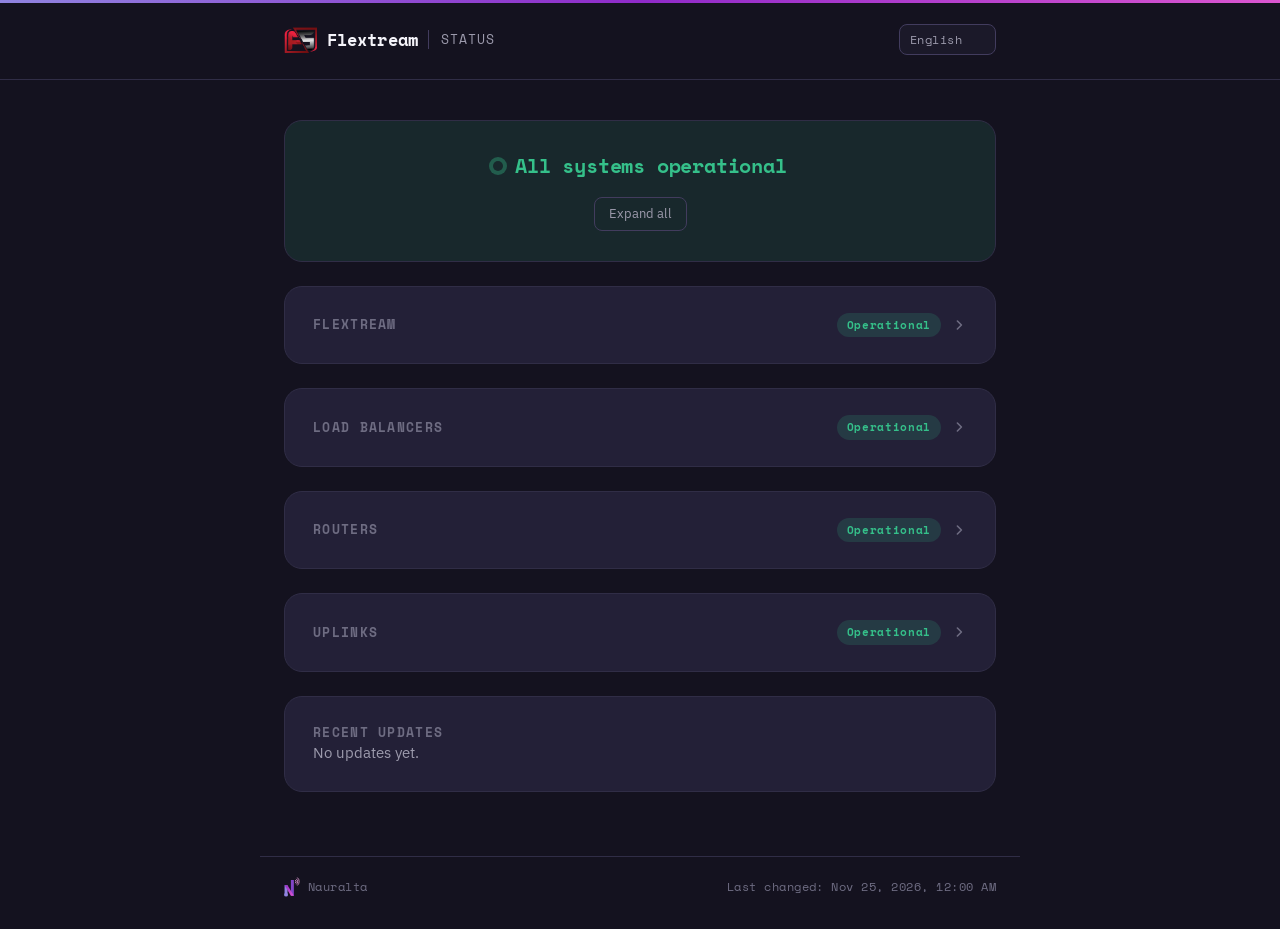
==== commit 656fad0f: "Publish status page" ====
--- a/index.html
+++ b/index.html
@@ -1,4 +1,4 @@
-<!doctype html><html lang="en" class="no-i18n"><head><meta charset="utf-8"><meta name="viewport" content="width=device-width, initial-scale=1"><meta name="robots" content="index, follow"><title>Flextream</title><link rel="preconnect" href="https://fonts.googleapis.com"><link rel="preconnect" href="https://fonts.gstatic.com" crossorigin><link href="https://fonts.googleapis.com/css2?family=Space+Mono:wght@400;700&family=IBM+Plex+Sans:wght@400;500;600&display=swap" rel="stylesheet"><link rel="stylesheet" href="style.css"><noscript><style>html.no-i18n{visibility:visible}</style></noscript></head><body><header class="topbar"><div class="wrap topbar-inner"><div class="brand-group"><img class="logo-icon" alt="" src="[data-uri]"><span class="brand-name">Flextream</span><span class="brand-sub" data-i18n="brand.subtitle">Status</span></div><select id="lang-switch" class="lang-switch" aria-label="Language"></select></div></header><main class="wrap"><section class="hero hero-good"><div class="hero-status"><span class="hero-dot"></span><h1 data-i18n="hero.good">All systems operational</h1></div><button type="button" id="toggle-all-groups" class="hero-toggle-all" data-i18n="groups.expandAll">Expand all</button></section><section class="card group collapsed" data-group-id="4f434b17-e284-45f6-877b-3757118f8324"><button type="button" class="group-head" data-group-toggle><h2 class="group-title">Flextream</h2><span class="group-head-right"><span class="badge badge-good" data-i18n="state.operational">Operational</span><svg class="chevron" viewBox="0 0 20 20" fill="none" xmlns="http://www.w3.org/2000/svg" aria-hidden="true"><path d="M5 8l5 5 5-5" stroke="currentColor" stroke-width="2" stroke-linecap="round" stroke-linejoin="round"/></svg></span></button><div class="rows"><div class="row"><div class="row-top"><span class="row-name-group"><span class="dot dot-good"></span><span class="row-name">Shared Services</span><span class="sr-only" data-i18n="state.operational">Operational</span></span><span class="row-uptime uptime-good" data-i18n-template="history.uptime" data-value="98.698">98.698% uptime</span></div><div class="hbars"><span class="hbar hbar-nodata" tabindex="0" data-status="nodata" data-date="2026-08-26" data-down-seconds="0" data-degraded-seconds="0"></span><span class="hbar hbar-nodata" tabindex="0" data-status="nodata" data-date="2026-08-27" data-down-seconds="0" data-degraded-seconds="0"></span><span class="hbar hbar-nodata" tabindex="0" data-status="nodata" data-date="2026-08-28" data-down-seconds="0" data-degraded-seconds="0"></span><span class="hbar hbar-nodata" tabindex="0" data-status="nodata" data-date="2026-08-29" data-down-seconds="0" data-degraded-seconds="0"></span><span class="hbar hbar-nodata" tabindex="0" data-status="nodata" data-date="2026-08-30" data-down-seconds="0" data-degraded-seconds="0"></span><span class="hbar hbar-nodata" tabindex="0" data-status="nodata" data-date="2026-08-31" data-down-seconds="0" data-degraded-seconds="0"></span><span class="hbar hbar-nodata" tabindex="0" data-status="nodata" data-date="2026-09-01" data-down-seconds="0" data-degraded-seconds="0"></span><span class="hbar hbar-nodata" tabindex="0" data-status="nodata" data-date="2026-09-02" data-down-seconds="0" data-degraded-seconds="0"></span><span class="hbar hbar-nodata" tabindex="0" data-status="nodata" data-date="2026-09-03" data-down-seconds="0" data-degraded-seconds="0"></span><span class="hbar hbar-nodata" tabindex="0" data-status="nodata" data-date="2026-09-04" data-down-seconds="0" data-degraded-seconds="0"></span><span class="hbar hbar-nodata" tabindex="0" data-status="nodata" data-date="2026-09-05" data-down-seconds="0" data-degraded-seconds="0"></span><span class="hbar hbar-nodata" tabindex="0" data-status="nodata" data-date="2026-09-06" data-down-seconds="0" data-degraded-seconds="0"></span><span class="hbar hbar-nodata" tabindex="0" data-status="nodata" data-date="2026-09-07" data-down-seconds="0" data-degraded-seconds="0"></span><span class="hbar hbar-nodata" tabindex="0" data-status="nodata" data-date="2026-09-08" data-down-seconds="0" data-degraded-seconds="0"></span><span class="hbar hbar-operational" tabindex="0" data-status="operational" data-date="2026-09-09" data-down-seconds="0" data-degraded-seconds="0"></span><span class="hbar hbar-operational" tabindex="0" data-status="operational" data-date="2026-09-10" data-down-seconds="0" data-degraded-seconds="0"></span><span class="hbar hbar-operational" tabindex="0" data-status="operational" data-date="2026-09-11" data-down-seconds="0" data-degraded-seconds="0"></span><span class="hbar hbar-operational" tabindex="0" data-status="operational" data-date="2026-09-12" data-down-seconds="0" data-degraded-seconds="0"></span><span class="hbar hbar-operational" tabindex="0" data-status="operational" data-date="2026-09-13" data-down-seconds="0" data-degraded-seconds="0"></span><span class="hbar hbar-operational" tabindex="0" data-status="operational" data-date="2026-09-14" data-down-seconds="0" data-degraded-seconds="0"></span><span class="hbar hbar-operational" tabindex="0" data-status="operational" data-date="2026-09-15" data-down-seconds="0" data-degraded-seconds="0"></span><span class="hbar hbar-operational" tabindex="0" data-status="operational" data-date="2026-09-16" data-down-seconds="0" data-degraded-seconds="0"></span><span class="hbar hbar-operational" tabindex="0" data-status="operational" data-date="2026-09-17" data-down-seconds="0" data-degraded-seconds="0"></span><span class="hbar hbar-operational" tabindex="0" data-status="operational" data-date="2026-09-18" data-down-seconds="0" data-degraded-seconds="0"></span><span class="hbar hbar-operational" tabindex="0" data-status="operational" data-date="2026-09-19" data-down-seconds="0" data-degraded-seconds="0"></span><span class="hbar hbar-operational" tabindex="0" data-status="operational" data-date="2026-09-20" data-down-seconds="0" data-degraded-seconds="0"></span><span class="hbar hbar-operational" tabindex="0" data-status="operational" data-date="2026-09-21" data-down-seconds="0" data-degraded-seconds="0"></span><span class="hbar hbar-operational" tabindex="0" data-status="operational" data-date="2026-09-22" data-down-seconds="0" data-degraded-seconds="0"></span><span class="hbar hbar-operational" tabindex="0" data-status="operational" data-date="2026-09-23" data-down-seconds="0" data-degraded-seconds="0"></span><span class="hbar hbar-operational" tabindex="0" data-status="operational" data-date="2026-09-24" data-down-seconds="0" data-degraded-seconds="0"></span><span class="hbar hbar-operational" tabindex="0" data-status="operational" data-date="2026-09-25" data-down-seconds="0" data-degraded-seconds="0"></span><span class="hbar hbar-operational" tabindex="0" data-status="operational" data-date="2026-09-26" data-down-seconds="0" data-degraded-seconds="0"></span><span class="hbar hbar-operational" tabindex="0" data-status="operational" data-date="2026-09-27" data-down-seconds="0" data-degraded-seconds="0"></span><span class="hbar hbar-operational" tabindex="0" data-status="operational" data-date="2026-09-28" data-down-seconds="0" data-degraded-seconds="0"></span><span class="hbar hbar-operational" tabindex="0" data-status="operational" data-date="2026-09-29" data-down-seconds="0" data-degraded-seconds="0"></span><span class="hbar hbar-operational" tabindex="0" data-status="operational" data-date="2026-09-30" data-down-seconds="0" data-degraded-seconds="0"></span><span class="hbar hbar-operational" tabindex="0" data-status="operational" data-date="2026-10-01" data-down-seconds="0" data-degraded-seconds="0"></span><span class="hbar hbar-operational" tabindex="0" data-status="operational" data-date="2026-10-02" data-down-seconds="0" data-degraded-seconds="0"></span><span class="hbar hbar-operational" tabindex="0" data-status="operational" data-date="2026-10-03" data-down-seconds="0" data-degraded-seconds="0"></span><span class="hbar hbar-operational" tabindex="0" data-status="operational" data-date="2026-10-04" data-down-seconds="0" data-degraded-seconds="0"></span><span class="hbar hbar-operational" tabindex="0" data-status="operational" data-date="2026-10-05" data-down-seconds="0" data-degraded-seconds="0"></span><span class="hbar hbar-operational" tabindex="0" data-status="operational" data-date="2026-10-06" data-down-seconds="0" data-degraded-seconds="0"></span><span class="hbar hbar-operational" tabindex="0" data-status="operational" data-date="2026-10-07" data-down-seconds="0" data-degraded-seconds="0"></span><span class="hbar hbar-operational" tabindex="0" data-status="operational" data-date="2026-10-08" data-down-seconds="0" data-degraded-seconds="0"></span><span class="hbar hbar-operational" tabindex="0" data-status="operational" data-date="2026-10-09" data-down-seconds="0" data-degraded-seconds="0"></span><span class="hbar hbar-operational" tabindex="0" data-status="operational" data-date="2026-10-10" data-down-seconds="0" data-degraded-seconds="0"></span><span class="hbar hbar-operational" tabindex="0" data-status="operational" data-date="2026-10-11" data-down-seconds="0" data-degraded-seconds="0"></span><span class="hbar hbar-operational" tabindex="0" data-status="operational" data-date="2026-10-12" data-down-seconds="0" data-degraded-seconds="0"></span><span class="hbar hbar-operational" tabindex="0" data-status="operational" data-date="2026-10-13" data-down-seconds="0" data-degraded-seconds="0"></span><span class="hbar hbar-operational" tabindex="0" data-status="operational" data-date="2026-10-14" data-down-seconds="0" data-degraded-seconds="0"></span><span class="hbar hbar-operational" tabindex="0" data-status="operational" data-date="2026-10-15" data-down-seconds="0" data-degraded-seconds="0"></span><span class="hbar hbar-down" tabindex="0" data-status="down" data-date="2026-10-16" data-down-seconds="178.452" data-degraded-seconds="0"></span><span class="hbar hbar-operational" tabindex="0" data-status="operational" data-date="2026-10-17" data-down-seconds="0" data-degraded-seconds="0"></span><span class="hbar hbar-down" tabindex="0" data-status="down" data-date="2026-10-18" data-down-seconds="4532.811" data-degraded-seconds="0"></span><span class="hbar hbar-down" tabindex="0" data-status="down" data-date="2026-10-19" data-down-seconds="80244.859" data-degraded-seconds="0"></span><span class="hbar hbar-operational" tabindex="0" data-status="operational" data-date="2026-10-20" data-down-seconds="0" data-degraded-seconds="0"></span><span class="hbar hbar-operational" tabindex="0" data-status="operational" data-date="2026-10-21" data-down-seconds="0" data-degraded-seconds="0"></span><span class="hbar hbar-operational" tabindex="0" data-status="operational" data-date="2026-10-22" data-down-seconds="0" data-degraded-seconds="0"></span><span class="hbar hbar-operational" tabindex="0" data-status="operational" data-date="2026-10-23" data-down-seconds="0" data-degraded-seconds="0"></span><span class="hbar hbar-operational" tabindex="0" data-status="operational" data-date="2026-10-24" data-down-seconds="0" data-degraded-seconds="0"></span><span class="hbar hbar-operational" tabindex="0" data-status="operational" data-date="2026-10-25" data-down-seconds="0" data-degraded-seconds="0"></span><span class="hbar hbar-operational" tabindex="0" data-status="operational" data-date="2026-10-26" data-down-seconds="0" data-degraded-seconds="0"></span><span class="hbar hbar-operational" tabindex="0" data-status="operational" data-date="2026-10-27" data-down-seconds="0" data-degraded-seconds="0"></span><span class="hbar hbar-operational" tabindex="0" data-status="operational" data-date="2026-10-28" data-down-seconds="0" data-degraded-seconds="0"></span><span class="hbar hbar-operational" tabindex="0" data-status="operational" data-date="2026-10-29" data-down-seconds="0" data-degraded-seconds="0"></span><span class="hbar hbar-operational" tabindex="0" data-status="operational" data-date="2026-10-30" data-down-seconds="0" data-degraded-seconds="0"></span><span class="hbar hbar-operational" tabindex="0" data-status="operational" data-date="2026-10-31" data-down-seconds="0" data-degraded-seconds="0"></span><span class="hbar hbar-operational" tabindex="0" data-status="operational" data-date="2026-11-01" data-down-seconds="0" data-degraded-seconds="0"></span><span class="hbar hbar-operational" tabindex="0" data-status="operational" data-date="2026-11-02" data-down-seconds="0" data-degraded-seconds="0"></span><span class="hbar hbar-operational" tabindex="0" data-status="operational" data-date="2026-11-03" data-down-seconds="0" data-degraded-seconds="0"></span><span class="hbar hbar-operational" tabindex="0" data-status="operational" data-date="2026-11-04" data-down-seconds="0" data-degraded-seconds="0"></span><span class="hbar hbar-operational" tabindex="0" data-status="operational" data-date="2026-11-05" data-down-seconds="0" data-degraded-seconds="0"></span><span class="hbar hbar-operational" tabindex="0" data-status="operational" data-date="2026-11-06" data-down-seconds="0" data-degraded-seconds="0"></span><span class="hbar hbar-operational" tabindex="0" data-status="operational" data-date="2026-11-07" data-down-seconds="0" data-degraded-seconds="0"></span><span class="hbar hbar-operational" tabindex="0" data-status="operational" data-date="2026-11-08" data-down-seconds="0" data-degraded-seconds="0"></span><span class="hbar hbar-operational" tabindex="0" data-status="operational" data-date="2026-11-09" data-down-seconds="0" data-degraded-seconds="0"></span><span class="hbar hbar-operational" tabindex="0" data-status="operational" data-date="2026-11-10" data-down-seconds="0" data-degraded-seconds="0"></span><span class="hbar hbar-operational" tabindex="0" data-status="operational" data-date="2026-11-11" data-down-seconds="0" data-degraded-seconds="0"></span><span class="hbar hbar-operational" tabindex="0" data-status="operational" data-date="2026-11-12" data-down-seconds="0" data-degraded-seconds="0"></span><span class="hbar hbar-operational" tabindex="0" data-status="operational" data-date="2026-11-13" data-down-seconds="0" data-degraded-seconds="0"></span><span class="hbar hbar-operational" tabindex="0" data-status="operational" data-date="2026-11-14" data-down-seconds="0" data-degraded-seconds="0"></span><span class="hbar hbar-operational" tabindex="0" data-status="operational" data-date="2026-11-15" data-down-seconds="0" data-degraded-seconds="0"></span><span class="hbar hbar-operational" tabindex="0" data-status="operational" data-date="2026-11-16" data-down-seconds="0" data-degraded-seconds="0"></span><span class="hbar hbar-operational" tabindex="0" data-status="operational" data-date="2026-11-17" data-down-seconds="0" data-degraded-seconds="0"></span><span class="hbar hbar-operational" tabindex="0" data-status="operational" data-date="2026-11-18" data-down-seconds="0" data-degraded-seconds="0"></span><span class="hbar hbar-operational" tabindex="0" data-status="operational" data-date="2026-11-19" data-down-seconds="0" data-degraded-seconds="0"></span><span class="hbar hbar-operational" tabindex="0" data-status="operational" data-date="2026-11-20" data-down-seconds="0" data-degraded-seconds="0"></span><span class="hbar hbar-operational" tabindex="0" data-status="operational" data-date="2026-11-21" data-down-seconds="0" data-degraded-seconds="0"></span><span class="hbar hbar-operational" tabindex="0" data-status="operational" data-date="2026-11-22" data-down-seconds="0" data-degraded-seconds="0"></span><span class="hbar hbar-operational" tabindex="0" data-status="operational" data-date="2026-11-23" data-down-seconds="0" data-degraded-seconds="0"></span><span class="hbar hbar-operational" tabindex="0" data-status="operational" data-date="2026-11-24" data-down-seconds="0" data-degraded-seconds="0"></span></div><div class="row-dates"><span class="days-full" data-i18n-template="history.daysAgo" data-value="90">90 days ago</span><span class="days-mobile" data-i18n-template="history.daysAgo" data-value="30">30 days ago</span><span data-i18n="history.today">Today</span></div></div><div class="row"><div class="row-top"><span class="row-name-group"><span class="dot dot-good"></span><span class="row-name">Beta</span><span class="sr-only" data-i18n="state.operational">Operational</span></span><span class="row-uptime uptime-good" data-i18n-template="history.uptime" data-value="100">100% uptime</span></div><div class="hbars"><span class="hbar hbar-nodata" tabindex="0" data-status="nodata" data-date="2026-08-26" data-down-seconds="0" data-degraded-seconds="0"></span><span class="hbar hbar-nodata" tabindex="0" data-status="nodata" data-date="2026-08-27" data-down-seconds="0" data-degraded-seconds="0"></span><span class="hbar hbar-nodata" tabindex="0" data-status="nodata" data-date="2026-08-28" data-down-seconds="0" data-degraded-seconds="0"></span><span class="hbar hbar-nodata" tabindex="0" data-status="nodata" data-date="2026-08-29" data-down-seconds="0" data-degraded-seconds="0"></span><span class="hbar hbar-nodata" tabindex="0" data-status="nodata" data-date="2026-08-30" data-down-seconds="0" data-degraded-seconds="0"></span><span class="hbar hbar-nodata" tabindex="0" data-status="nodata" data-date="2026-08-31" data-down-seconds="0" data-degraded-seconds="0"></span><span class="hbar hbar-nodata" tabindex="0" data-status="nodata" data-date="2026-09-01" data-down-seconds="0" data-degraded-seconds="0"></span><span class="hbar hbar-nodata" tabindex="0" data-status="nodata" data-date="2026-09-02" data-down-seconds="0" data-degraded-seconds="0"></span><span class="hbar hbar-nodata" tabindex="0" data-status="nodata" data-date="2026-09-03" data-down-seconds="0" data-degraded-seconds="0"></span><span class="hbar hbar-nodata" tabindex="0" data-status="nodata" data-date="2026-09-04" data-down-seconds="0" data-degraded-seconds="0"></span><span class="hbar hbar-nodata" tabindex="0" data-status="nodata" data-date="2026-09-05" data-down-seconds="0" data-degraded-seconds="0"></span><span class="hbar hbar-nodata" tabindex="0" data-status="nodata" data-date="2026-09-06" data-down-seconds="0" data-degraded-seconds="0"></span><span class="hbar hbar-nodata" tabindex="0" data-status="nodata" data-date="2026-09-07" data-down-seconds="0" data-degraded-seconds="0"></span><span class="hbar hbar-nodata" tabindex="0" data-status="nodata" data-date="2026-09-08" data-down-seconds="0" data-degraded-seconds="0"></span><span class="hbar hbar-operational" tabindex="0" data-status="operational" data-date="2026-09-09" data-down-seconds="0" data-degraded-seconds="0"></span><span class="hbar hbar-operational" tabindex="0" data-status="operational" data-date="2026-09-10" data-down-seconds="0" data-degraded-seconds="0"></span><span class="hbar hbar-operational" tabindex="0" data-status="operational" data-date="2026-09-11" data-down-seconds="0" data-degraded-seconds="0"></span><span class="hbar hbar-operational" tabindex="0" data-status="operational" data-date="2026-09-12" data-down-seconds="0" data-degraded-seconds="0"></span><span class="hbar hbar-operational" tabindex="0" data-status="operational" data-date="2026-09-13" data-down-seconds="0" data-degraded-seconds="0"></span><span class="hbar hbar-operational" tabindex="0" data-status="operational" data-date="2026-09-14" data-down-seconds="0" data-degraded-seconds="0"></span><span class="hbar hbar-operational" tabindex="0" data-status="operational" data-date="2026-09-15" data-down-seconds="0" data-degraded-seconds="0"></span><span class="hbar hbar-operational" tabindex="0" data-status="operational" data-date="2026-09-16" data-down-seconds="0" data-degraded-seconds="0"></span><span class="hbar hbar-operational" tabindex="0" data-status="operational" data-date="2026-09-17" data-down-seconds="0" data-degraded-seconds="0"></span><span class="hbar hbar-operational" tabindex="0" data-status="operational" data-date="2026-09-18" data-down-seconds="0" data-degraded-seconds="0"></span><span class="hbar hbar-operational" tabindex="0" data-status="operational" data-date="2026-09-19" data-down-seconds="0" data-degraded-seconds="0"></span><span class="hbar hbar-operational" tabindex="0" data-status="operational" data-date="2026-09-20" data-down-seconds="0" data-degraded-seconds="0"></span><span class="hbar hbar-operational" tabindex="0" data-status="operational" data-date="2026-09-21" data-down-seconds="0" data-degraded-seconds="0"></span><span class="hbar hbar-operational" tabindex="0" data-status="operational" data-date="2026-09-22" data-down-seconds="0" data-degraded-seconds="0"></span><span class="hbar hbar-operational" tabindex="0" data-status="operational" data-date="2026-09-23" data-down-seconds="0" data-degraded-seconds="0"></span><span class="hbar hbar-operational" tabindex="0" data-status="operational" data-date="2026-09-24" data-down-seconds="0" data-degraded-seconds="0"></span><span class="hbar hbar-operational" tabindex="0" data-status="operational" data-date="2026-09-25" data-down-seconds="0" data-degraded-seconds="0"></span><span class="hbar hbar-operational" tabindex="0" data-status="operational" data-date="2026-09-26" data-down-seconds="0" data-degraded-seconds="0"></span><span class="hbar hbar-operational" tabindex="0" data-status="operational" data-date="2026-09-27" data-down-seconds="0" data-degraded-seconds="0"></span><span class="hbar hbar-operational" tabindex="0" data-status="operational" data-date="2026-09-28" data-down-seconds="0" data-degraded-seconds="0"></span><span class="hbar hbar-operational" tabindex="0" data-status="operational" data-date="2026-09-29" data-down-seconds="0" data-degraded-seconds="0"></span><span class="hbar hbar-operational" tabindex="0" data-status="operational" data-date="2026-09-30" data-down-seconds="0" data-degraded-seconds="0"></span><span class="hbar hbar-operational" tabindex="0" data-status="operational" data-date="2026-10-01" data-down-seconds="0" data-degraded-seconds="0"></span><span class="hbar hbar-operational" tabindex="0" data-status="operational" data-date="2026-10-02" data-down-seconds="0" data-degraded-seconds="0"></span><span class="hbar hbar-operational" tabindex="0" data-status="operational" data-date="2026-10-03" data-down-seconds="0" data-degraded-seconds="0"></span><span class="hbar hbar-operational" tabindex="0" data-status="operational" data-date="2026-10-04" data-down-seconds="0" data-degraded-seconds="0"></span><span class="hbar hbar-operational" tabindex="0" data-status="operational" data-date="2026-10-05" data-down-seconds="0" data-degraded-seconds="0"></span><span class="hbar hbar-operational" tabindex="0" data-status="operational" data-date="2026-10-06" data-down-seconds="0" data-degraded-seconds="0"></span><span class="hbar hbar-operational" tabindex="0" data-status="operational" data-date="2026-10-07" data-down-seconds="0" data-degraded-seconds="0"></span><span class="hbar hbar-operational" tabindex="0" data-status="operational" data-date="2026-10-08" data-down-seconds="0" data-degraded-seconds="0"></span><span class="hbar hbar-operational" tabindex="0" data-status="operational" data-date="2026-10-09" data-down-seconds="0" data-degraded-seconds="0"></span><span class="hbar hbar-operational" tabindex="0" data-status="operational" data-date="2026-10-10" data-down-seconds="0" data-degraded-seconds="0"></span><span class="hbar hbar-operational" tabindex="0" data-status="operational" data-date="2026-10-11" data-down-seconds="0" data-degraded-seconds="0"></span><span class="hbar hbar-operational" tabindex="0" data-status="operational" data-date="2026-10-12" data-down-seconds="0" data-degraded-seconds="0"></span><span class="hbar hbar-operational" tabindex="0" data-status="operational" data-date="2026-10-13" data-down-seconds="0" data-degraded-seconds="0"></span><span class="hbar hbar-operational" tabindex="0" data-status="operational" data-date="2026-10-14" data-down-seconds="0" data-degraded-seconds="0"></span><span class="hbar hbar-operational" tabindex="0" data-status="operational" data-date="2026-10-15" data-down-seconds="0" data-degraded-seconds="0"></span><span class="hbar hbar-operational" tabindex="0" data-status="operational" data-date="2026-10-16" data-down-seconds="0" data-degraded-seconds="0"></span><span class="hbar hbar-operational" tabindex="0" data-status="operational" data-date="2026-10-17" data-down-seconds="0" data-degraded-seconds="0"></span><span class="hbar hbar-operational" tabindex="0" data-status="operational" data-date="2026-10-18" data-down-seconds="0" data-degraded-seconds="0"></span><span class="hbar hbar-operational" tabindex="0" data-status="operational" data-date="2026-10-19" data-down-seconds="0" data-degraded-seconds="0"></span><span class="hbar hbar-operational" tabindex="0" data-status="operational" data-date="2026-10-20" data-down-seconds="0" data-degraded-seconds="0"></span><span class="hbar hbar-operational" tabindex="0" data-status="operational" data-date="2026-10-21" data-down-seconds="0" data-degraded-seconds="0"></span><span class="hbar hbar-operational" tabindex="0" data-status="operational" data-date="2026-10-22" data-down-seconds="0" data-degraded-seconds="0"></span><span class="hbar hbar-operational" tabindex="0" data-status="operational" data-date="2026-10-23" data-down-seconds="0" data-degraded-seconds="0"></span><span class="hbar hbar-operational" tabindex="0" data-status="operational" data-date="2026-10-24" data-down-seconds="0" data-degraded-seconds="0"></span><span class="hbar hbar-operational" tabindex="0" data-status="operational" data-date="2026-10-25" data-down-seconds="0" data-degraded-seconds="0"></span><span class="hbar hbar-operational" tabindex="0" data-status="operational" data-date="2026-10-26" data-down-seconds="0" data-degraded-seconds="0"></span><span class="hbar hbar-operational" tabindex="0" data-status="operational" data-date="2026-10-27" data-down-seconds="0" data-degraded-seconds="0"></span><span class="hbar hbar-operational" tabindex="0" data-status="operational" data-date="2026-10-28" data-down-seconds="0" data-degraded-seconds="0"></span><span class="hbar hbar-operational" tabindex="0" data-status="operational" data-date="2026-10-29" data-down-seconds="0" data-degraded-seconds="0"></span><span class="hbar hbar-operational" tabindex="0" data-status="operational" data-date="2026-10-30" data-down-seconds="0" data-degraded-seconds="0"></span><span class="hbar hbar-operational" tabindex="0" data-status="operational" data-date="2026-10-31" data-down-seconds="0" data-degraded-seconds="0"></span><span class="hbar hbar-operational" tabindex="0" data-status="operational" data-date="2026-11-01" data-down-seconds="0" data-degraded-seconds="0"></span><span class="hbar hbar-operational" tabindex="0" data-status="operational" data-date="2026-11-02" data-down-seconds="0" data-degraded-seconds="0"></span><span class="hbar hbar-operational" tabindex="0" data-status="operational" data-date="2026-11-03" data-down-seconds="0" data-degraded-seconds="0"></span><span class="hbar hbar-operational" tabindex="0" data-status="operational" data-date="2026-11-04" data-down-seconds="0" data-degraded-seconds="0"></span><span class="hbar hbar-operational" tabindex="0" data-status="operational" data-date="2026-11-05" data-down-seconds="0" data-degraded-seconds="0"></span><span class="hbar hbar-operational" tabindex="0" data-status="operational" data-date="2026-11-06" data-down-seconds="0" data-degraded-seconds="0"></span><span class="hbar hbar-operational" tabindex="0" data-status="operational" data-date="2026-11-07" data-down-seconds="0" data-degraded-seconds="0"></span><span class="hbar hbar-operational" tabindex="0" data-status="operational" data-date="2026-11-08" data-down-seconds="0" data-degraded-seconds="0"></span><span class="hbar hbar-operational" tabindex="0" data-status="operational" data-date="2026-11-09" data-down-seconds="0" data-degraded-seconds="0"></span><span class="hbar hbar-operational" tabindex="0" data-status="operational" data-date="2026-11-10" data-down-seconds="0" data-degraded-seconds="0"></span><span class="hbar hbar-operational" tabindex="0" data-status="operational" data-date="2026-11-11" data-down-seconds="0" data-degraded-seconds="0"></span><span class="hbar hbar-operational" tabindex="0" data-status="operational" data-date="2026-11-12" data-down-seconds="0" data-degraded-seconds="0"></span><span class="hbar hbar-operational" tabindex="0" data-status="operational" data-date="2026-11-13" data-down-seconds="0" data-degraded-seconds="0"></span><span class="hbar hbar-operational" tabindex="0" data-status="operational" data-date="2026-11-14" data-down-seconds="0" data-degraded-seconds="0"></span><span class="hbar hbar-operational" tabindex="0" data-status="operational" data-date="2026-11-15" data-down-seconds="0" data-degraded-seconds="0"></span><span class="hbar hbar-operational" tabindex="0" data-status="operational" data-date="2026-11-16" data-down-seconds="0" data-degraded-seconds="0"></span><span class="hbar hbar-operational" tabindex="0" data-status="operational" data-date="2026-11-17" data-down-seconds="0" data-degraded-seconds="0"></span><span class="hbar hbar-operational" tabindex="0" data-status="operational" data-date="2026-11-18" data-down-seconds="0" data-degraded-seconds="0"></span><span class="hbar hbar-operational" tabindex="0" data-status="operational" data-date="2026-11-19" data-down-seconds="0" data-degraded-seconds="0"></span><span class="hbar hbar-operational" tabindex="0" data-status="operational" data-date="2026-11-20" data-down-seconds="0" data-degraded-seconds="0"></span><span class="hbar hbar-operational" tabindex="0" data-status="operational" data-date="2026-11-21" data-down-seconds="0" data-degraded-seconds="0"></span><span class="hbar hbar-operational" tabindex="0" data-status="operational" data-date="2026-11-22" data-down-seconds="0" data-degraded-seconds="0"></span><span class="hbar hbar-operational" tabindex="0" data-status="operational" data-date="2026-11-23" data-down-seconds="0" data-degraded-seconds="0"></span><span class="hbar hbar-operational" tabindex="0" data-status="operational" data-date="2026-11-24" data-down-seconds="0" data-degraded-seconds="0"></span></div><div class="row-dates"><span class="days-full" data-i18n-template="history.daysAgo" data-value="90">90 days ago</span><span class="days-mobile" data-i18n-template="history.daysAgo" data-value="30">30 days ago</span><span data-i18n="history.today">Today</span></div></div></div></section><section class="card group collapsed" data-group-id="c64dd9c5-14b5-45bf-860f-13e2bdd14dba"><button type="button" class="group-head" data-group-toggle><h2 class="group-title">Load Balancers</h2><span class="group-head-right"><span class="badge badge-good" data-i18n="state.operational">Operational</span><svg class="chevron" viewBox="0 0 20 20" fill="none" xmlns="http://www.w3.org/2000/svg" aria-hidden="true"><path d="M5 8l5 5 5-5" stroke="currentColor" stroke-width="2" stroke-linecap="round" stroke-linejoin="round"/></svg></span></button><div class="rows"><div class="row"><div class="row-top"><span class="row-name-group"><span class="dot dot-good"></span><span class="row-name">lb01 - HTTPS</span><span class="sr-only" data-i18n="state.operational">Operational</span></span><span class="row-uptime uptime-good" data-i18n-template="history.uptime" data-value="100">100% uptime</span></div><div class="hbars"><span class="hbar hbar-nodata" tabindex="0" data-status="nodata" data-date="2026-08-26" data-down-seconds="0" data-degraded-seconds="0"></span><span class="hbar hbar-nodata" tabindex="0" data-status="nodata" data-date="2026-08-27" data-down-seconds="0" data-degraded-seconds="0"></span><span class="hbar hbar-nodata" tabindex="0" data-status="nodata" data-date="2026-08-28" data-down-seconds="0" data-degraded-seconds="0"></span><span class="hbar hbar-nodata" tabindex="0" data-status="nodata" data-date="2026-08-29" data-down-seconds="0" data-degraded-seconds="0"></span><span class="hbar hbar-nodata" tabindex="0" data-status="nodata" data-date="2026-08-30" data-down-seconds="0" data-degraded-seconds="0"></span><span class="hbar hbar-nodata" tabindex="0" data-status="nodata" data-date="2026-08-31" data-down-seconds="0" data-degraded-seconds="0"></span><span class="hbar hbar-nodata" tabindex="0" data-status="nodata" data-date="2026-09-01" data-down-seconds="0" data-degraded-seconds="0"></span><span class="hbar hbar-nodata" tabindex="0" data-status="nodata" data-date="2026-09-02" data-down-seconds="0" data-degraded-seconds="0"></span><span class="hbar hbar-nodata" tabindex="0" data-status="nodata" data-date="2026-09-03" data-down-seconds="0" data-degraded-seconds="0"></span><span class="hbar hbar-nodata" tabindex="0" data-status="nodata" data-date="2026-09-04" data-down-seconds="0" data-degraded-seconds="0"></span><span class="hbar hbar-nodata" tabindex="0" data-status="nodata" data-date="2026-09-05" data-down-seconds="0" data-degraded-seconds="0"></span><span class="hbar hbar-operational" tabindex="0" data-status="operational" data-date="2026-09-06" data-down-seconds="0" data-degraded-seconds="0"></span><span class="hbar hbar-operational" tabindex="0" data-status="operational" data-date="2026-09-07" data-down-seconds="0" data-degraded-seconds="0"></span><span class="hbar hbar-operational" tabindex="0" data-status="operational" data-date="2026-09-08" data-down-seconds="0" data-degraded-seconds="0"></span><span class="hbar hbar-operational" tabindex="0" data-status="operational" data-date="2026-09-09" data-down-seconds="0" data-degraded-seconds="0"></span><span class="hbar hbar-operational" tabindex="0" data-status="operational" data-date="2026-09-10" data-down-seconds="0" data-degraded-seconds="0"></span><span class="hbar hbar-operational" tabindex="0" data-status="operational" data-date="2026-09-11" data-down-seconds="0" data-degraded-seconds="0"></span><span class="hbar hbar-operational" tabindex="0" data-status="operational" data-date="2026-09-12" data-down-seconds="0" data-degraded-seconds="0"></span><span class="hbar hbar-operational" tabindex="0" data-status="operational" data-date="2026-09-13" data-down-seconds="0" data-degraded-seconds="0"></span><span class="hbar hbar-operational" tabindex="0" data-status="operational" data-date="2026-09-14" data-down-seconds="0" data-degraded-seconds="0"></span><span class="hbar hbar-operational" tabindex="0" data-status="operational" data-date="2026-09-15" data-down-seconds="0" data-degraded-seconds="0"></span><span class="hbar hbar-operational" tabindex="0" data-status="operational" data-date="2026-09-16" data-down-seconds="0" data-degraded-seconds="0"></span><span class="hbar hbar-operational" tabindex="0" data-status="operational" data-date="2026-09-17" data-down-seconds="0" data-degraded-seconds="0"></span><span class="hbar hbar-operational" tabindex="0" data-status="operational" data-date="2026-09-18" data-down-seconds="0" data-degraded-seconds="0"></span><span class="hbar hbar-operational" tabindex="0" data-status="operational" data-date="2026-09-19" data-down-seconds="0" data-degraded-seconds="0"></span><span class="hbar hbar-operational" tabindex="0" data-status="operational" data-date="2026-09-20" data-down-seconds="0" data-degraded-seconds="0"></span><span class="hbar hbar-operational" tabindex="0" data-status="operational" data-date="2026-09-21" data-down-seconds="0" data-degraded-seconds="0"></span><span class="hbar hbar-operational" tabindex="0" data-status="operational" data-date="2026-09-22" data-down-seconds="0" data-degraded-seconds="0"></span><span class="hbar hbar-operational" tabindex="0" data-status="operational" data-date="2026-09-23" data-down-seconds="0" data-degraded-seconds="0"></span><span class="hbar hbar-operational" tabindex="0" data-status="operational" data-date="2026-09-24" data-down-seconds="0" data-degraded-seconds="0"></span><span class="hbar hbar-operational" tabindex="0" data-status="operational" data-date="2026-09-25" data-down-seconds="0" data-degraded-seconds="0"></span><span class="hbar hbar-operational" tabindex="0" data-status="operational" data-date="2026-09-26" data-down-seconds="0" data-degraded-seconds="0"></span><span class="hbar hbar-operational" tabindex="0" data-status="operational" data-date="2026-09-27" data-down-seconds="0" data-degraded-seconds="0"></span><span class="hbar hbar-operational" tabindex="0" data-status="operational" data-date="2026-09-28" data-down-seconds="0" data-degraded-seconds="0"></span><span class="hbar hbar-operational" tabindex="0" data-status="operational" data-date="2026-09-29" data-down-seconds="0" data-degraded-seconds="0"></span><span class="hbar hbar-operational" tabindex="0" data-status="operational" data-date="2026-09-30" data-down-seconds="0" data-degraded-seconds="0"></span><span class="hbar hbar-operational" tabindex="0" data-status="operational" data-date="2026-10-01" data-down-seconds="0" data-degraded-seconds="0"></span><span class="hbar hbar-operational" tabindex="0" data-status="operational" data-date="2026-10-02" data-down-seconds="0" data-degraded-seconds="0"></span><span class="hbar hbar-operational" tabindex="0" data-status="operational" data-date="2026-10-03" data-down-seconds="0" data-degraded-seconds="0"></span><span class="hbar hbar-operational" tabindex="0" data-status="operational" data-date="2026-10-04" data-down-seconds="0" data-degraded-seconds="0"></span><span class="hbar hbar-operational" tabindex="0" data-status="operational" data-date="2026-10-05" data-down-seconds="0" data-degraded-seconds="0"></span><span class="hbar hbar-operational" tabindex="0" data-status="operational" data-date="2026-10-06" data-down-seconds="0" data-degraded-seconds="0"></span><span class="hbar hbar-operational" tabindex="0" data-status="operational" data-date="2026-10-07" data-down-seconds="0" data-degraded-seconds="0"></span><span class="hbar hbar-operational" tabindex="0" data-status="operational" data-date="2026-10-08" data-down-seconds="0" data-degraded-seconds="0"></span><span class="hbar hbar-operational" tabindex="0" data-status="operational" data-date="2026-10-09" data-down-seconds="0" data-degraded-seconds="0"></span><span class="hbar hbar-operational" tabindex="0" data-status="operational" data-date="2026-10-10" data-down-seconds="0" data-degraded-seconds="0"></span><span class="hbar hbar-operational" tabindex="0" data-status="operational" data-date="2026-10-11" data-down-seconds="0" data-degraded-seconds="0"></span><span class="hbar hbar-operational" tabindex="0" data-status="operational" data-date="2026-10-12" data-down-seconds="0" data-degraded-seconds="0"></span><span class="hbar hbar-operational" tabindex="0" data-status="operational" data-date="2026-10-13" data-down-seconds="0" data-degraded-seconds="0"></span><span class="hbar hbar-operational" tabindex="0" data-status="operational" data-date="2026-10-14" data-down-seconds="0" data-degraded-seconds="0"></span><span class="hbar hbar-operational" tabindex="0" data-status="operational" data-date="2026-10-15" data-down-seconds="0" data-degraded-seconds="0"></span><span class="hbar hbar-operational" tabindex="0" data-status="operational" data-date="2026-10-16" data-down-seconds="0" data-degraded-seconds="0"></span><span class="hbar hbar-operational" tabindex="0" data-status="operational" data-date="2026-10-17" data-down-seconds="0" data-degraded-seconds="0"></span><span class="hbar hbar-operational" tabindex="0" data-status="operational" data-date="2026-10-18" data-down-seconds="0" data-degraded-seconds="0"></span><span class="hbar hbar-operational" tabindex="0" data-status="operational" data-date="2026-10-19" data-down-seconds="0" data-degraded-seconds="0"></span><span class="hbar hbar-operational" tabindex="0" data-status="operational" data-date="2026-10-20" data-down-seconds="0" data-degraded-seconds="0"></span><span class="hbar hbar-operational" tabindex="0" data-status="operational" data-date="2026-10-21" data-down-seconds="0" data-degraded-seconds="0"></span><span class="hbar hbar-operational" tabindex="0" data-status="operational" data-date="2026-10-22" data-down-seconds="0" data-degraded-seconds="0"></span><span class="hbar hbar-operational" tabindex="0" data-status="operational" data-date="2026-10-23" data-down-seconds="0" data-degraded-seconds="0"></span><span class="hbar hbar-operational" tabindex="0" data-status="operational" data-date="2026-10-24" data-down-seconds="0" data-degraded-seconds="0"></span><span class="hbar hbar-operational" tabindex="0" data-status="operational" data-date="2026-10-25" data-down-seconds="0" data-degraded-seconds="0"></span><span class="hbar hbar-operational" tabindex="0" data-status="operational" data-date="2026-10-26" data-down-seconds="0" data-degraded-seconds="0"></span><span class="hbar hbar-operational" tabindex="0" data-status="operational" data-date="2026-10-27" data-down-seconds="0" data-degraded-seconds="0"></span><span class="hbar hbar-operational" tabindex="0" data-status="operational" data-date="2026-10-28" data-down-seconds="0" data-degraded-seconds="0"></span><span class="hbar hbar-operational" tabindex="0" data-status="operational" data-date="2026-10-29" data-down-seconds="0" data-degraded-seconds="0"></span><span class="hbar hbar-operational" tabindex="0" data-status="operational" data-date="2026-10-30" data-down-seconds="0" data-degraded-seconds="0"></span><span class="hbar hbar-operational" tabindex="0" data-status="operational" data-date="2026-10-31" data-down-seconds="0" data-degraded-seconds="0"></span><span class="hbar hbar-operational" tabindex="0" data-status="operational" data-date="2026-11-01" data-down-seconds="0" data-degraded-seconds="0"></span><span class="hbar hbar-operational" tabindex="0" data-status="operational" data-date="2026-11-02" data-down-seconds="0" data-degraded-seconds="0"></span><span class="hbar hbar-operational" tabindex="0" data-status="operational" data-date="2026-11-03" data-down-seconds="0" data-degraded-seconds="0"></span><span class="hbar hbar-operational" tabindex="0" data-status="operational" data-date="2026-11-04" data-down-seconds="0" data-degraded-seconds="0"></span><span class="hbar hbar-operational" tabindex="0" data-status="operational" data-date="2026-11-05" data-down-seconds="0" data-degraded-seconds="0"></span><span class="hbar hbar-operational" tabindex="0" data-status="operational" data-date="2026-11-06" data-down-seconds="0" data-degraded-seconds="0"></span><span class="hbar hbar-operational" tabindex="0" data-status="operational" data-date="2026-11-07" data-down-seconds="0" data-degraded-seconds="0"></span><span class="hbar hbar-operational" tabindex="0" data-status="operational" data-date="2026-11-08" data-down-seconds="0" data-degraded-seconds="0"></span><span class="hbar hbar-operational" tabindex="0" data-status="operational" data-date="2026-11-09" data-down-seconds="0" data-degraded-seconds="0"></span><span class="hbar hbar-operational" tabindex="0" data-status="operational" data-date="2026-11-10" data-down-seconds="0" data-degraded-seconds="0"></span><span class="hbar hbar-operational" tabindex="0" data-status="operational" data-date="2026-11-11" data-down-seconds="0" data-degraded-seconds="0"></span><span class="hbar hbar-operational" tabindex="0" data-status="operational" data-date="2026-11-12" data-down-seconds="0" data-degraded-seconds="0"></span><span class="hbar hbar-operational" tabindex="0" data-status="operational" data-date="2026-11-13" data-down-seconds="0" data-degraded-seconds="0"></span><span class="hbar hbar-operational" tabindex="0" data-status="operational" data-date="2026-11-14" data-down-seconds="0" data-degraded-seconds="0"></span><span class="hbar hbar-operational" tabindex="0" data-status="operational" data-date="2026-11-15" data-down-seconds="0" data-degraded-seconds="0"></span><span class="hbar hbar-operational" tabindex="0" data-status="operational" data-date="2026-11-16" data-down-seconds="0" data-degraded-seconds="0"></span><span class="hbar hbar-operational" tabindex="0" data-status="operational" data-date="2026-11-17" data-down-seconds="0" data-degraded-seconds="0"></span><span class="hbar hbar-operational" tabindex="0" data-status="operational" data-date="2026-11-18" data-down-seconds="0" data-degraded-seconds="0"></span><span class="hbar hbar-operational" tabindex="0" data-status="operational" data-date="2026-11-19" data-down-seconds="0" data-degraded-seconds="0"></span><span class="hbar hbar-operational" tabindex="0" data-status="operational" data-date="2026-11-20" data-down-seconds="0" data-degraded-seconds="0"></span><span class="hbar hbar-operational" tabindex="0" data-status="operational" data-date="2026-11-21" data-down-seconds="0" data-degraded-seconds="0"></span><span class="hbar hbar-operational" tabindex="0" data-status="operational" data-date="2026-11-22" data-down-seconds="0" data-degraded-seconds="0"></span><span class="hbar hbar-operational" tabindex="0" data-status="operational" data-date="2026-11-23" data-down-seconds="0" data-degraded-seconds="0"></span><span class="hbar hbar-operational" tabindex="0" data-status="operational" data-date="2026-11-24" data-down-seconds="0" data-degraded-seconds="0"></span></div><div class="row-dates"><span class="days-full" data-i18n-template="history.daysAgo" data-value="90">90 days ago</span><span class="days-mobile" data-i18n-template="history.daysAgo" data-value="30">30 days ago</span><span data-i18n="history.today">Today</span></div></div></div></section><section class="card group collapsed" data-group-id="a6f57195-0992-42cc-b8a1-d68f53ce2835"><button type="button" class="group-head" data-group-toggle><h2 class="group-title">Routers</h2><span class="group-head-right"><span class="badge badge-good" data-i18n="state.operational">Operational</span><svg class="chevron" viewBox="0 0 20 20" fill="none" xmlns="http://www.w3.org/2000/svg" aria-hidden="true"><path d="M5 8l5 5 5-5" stroke="currentColor" stroke-width="2" stroke-linecap="round" stroke-linejoin="round"/></svg></span></button><div class="rows"><div class="row"><div class="row-top"><span class="row-name-group"><span class="dot dot-good"></span><span class="row-name">rtr01.hen1</span><span class="sr-only" data-i18n="state.operational">Operational</span></span><span class="row-uptime uptime-good" data-i18n-template="history.uptime" data-value="100">100% uptime</span></div><div class="hbars"><span class="hbar hbar-nodata" tabindex="0" data-status="nodata" data-date="2026-08-26" data-down-seconds="0" data-degraded-seconds="0"></span><span class="hbar hbar-nodata" tabindex="0" data-status="nodata" data-date="2026-08-27" data-down-seconds="0" data-degraded-seconds="0"></span><span class="hbar hbar-nodata" tabindex="0" data-status="nodata" data-date="2026-08-28" data-down-seconds="0" data-degraded-seconds="0"></span><span class="hbar hbar-nodata" tabindex="0" data-status="nodata" data-date="2026-08-29" data-down-seconds="0" data-degraded-seconds="0"></span><span class="hbar hbar-nodata" tabindex="0" data-status="nodata" data-date="2026-08-30" data-down-seconds="0" data-degraded-seconds="0"></span><span class="hbar hbar-nodata" tabindex="0" data-status="nodata" data-date="2026-08-31" data-down-seconds="0" data-degraded-seconds="0"></span><span class="hbar hbar-nodata" tabindex="0" data-status="nodata" data-date="2026-09-01" data-down-seconds="0" data-degraded-seconds="0"></span><span class="hbar hbar-nodata" tabindex="0" data-status="nodata" data-date="2026-09-02" data-down-seconds="0" data-degraded-seconds="0"></span><span class="hbar hbar-nodata" tabindex="0" data-status="nodata" data-date="2026-09-03" data-down-seconds="0" data-degraded-seconds="0"></span><span class="hbar hbar-nodata" tabindex="0" data-status="nodata" data-date="2026-09-04" data-down-seconds="0" data-degraded-seconds="0"></span><span class="hbar hbar-nodata" tabindex="0" data-status="nodata" data-date="2026-09-05" data-down-seconds="0" data-degraded-seconds="0"></span><span class="hbar hbar-operational" tabindex="0" data-status="operational" data-date="2026-09-06" data-down-seconds="0" data-degraded-seconds="0"></span><span class="hbar hbar-operational" tabindex="0" data-status="operational" data-date="2026-09-07" data-down-seconds="0" data-degraded-seconds="0"></span><span class="hbar hbar-operational" tabindex="0" data-status="operational" data-date="2026-09-08" data-down-seconds="0" data-degraded-seconds="0"></span><span class="hbar hbar-operational" tabindex="0" data-status="operational" data-date="2026-09-09" data-down-seconds="0" data-degraded-seconds="0"></span><span class="hbar hbar-operational" tabindex="0" data-status="operational" data-date="2026-09-10" data-down-seconds="0" data-degraded-seconds="0"></span><span class="hbar hbar-operational" tabindex="0" data-status="operational" data-date="2026-09-11" data-down-seconds="0" data-degraded-seconds="0"></span><span class="hbar hbar-operational" tabindex="0" data-status="operational" data-date="2026-09-12" data-down-seconds="0" data-degraded-seconds="0"></span><span class="hbar hbar-operational" tabindex="0" data-status="operational" data-date="2026-09-13" data-down-seconds="0" data-degraded-seconds="0"></span><span class="hbar hbar-operational" tabindex="0" data-status="operational" data-date="2026-09-14" data-down-seconds="0" data-degraded-seconds="0"></span><span class="hbar hbar-operational" tabindex="0" data-status="operational" data-date="2026-09-15" data-down-seconds="0" data-degraded-seconds="0"></span><span class="hbar hbar-operational" tabindex="0" data-status="operational" data-date="2026-09-16" data-down-seconds="0" data-degraded-seconds="0"></span><span class="hbar hbar-operational" tabindex="0" data-status="operational" data-date="2026-09-17" data-down-seconds="0" data-degraded-seconds="0"></span><span class="hbar hbar-operational" tabindex="0" data-status="operational" data-date="2026-09-18" data-down-seconds="0" data-degraded-seconds="0"></span><span class="hbar hbar-operational" tabindex="0" data-status="operational" data-date="2026-09-19" data-down-seconds="0" data-degraded-seconds="0"></span><span class="hbar hbar-operational" tabindex="0" data-status="operational" data-date="2026-09-20" data-down-seconds="0" data-degraded-seconds="0"></span><span class="hbar hbar-operational" tabindex="0" data-status="operational" data-date="2026-09-21" data-down-seconds="0" data-degraded-seconds="0"></span><span class="hbar hbar-operational" tabindex="0" data-status="operational" data-date="2026-09-22" data-down-seconds="0" data-degraded-seconds="0"></span><span class="hbar hbar-operational" tabindex="0" data-status="operational" data-date="2026-09-23" data-down-seconds="0" data-degraded-seconds="0"></span><span class="hbar hbar-operational" tabindex="0" data-status="operational" data-date="2026-09-24" data-down-seconds="0" data-degraded-seconds="0"></span><span class="hbar hbar-operational" tabindex="0" data-status="operational" data-date="2026-09-25" data-down-seconds="0" data-degraded-seconds="0"></span><span class="hbar hbar-operational" tabindex="0" data-status="operational" data-date="2026-09-26" data-down-seconds="0" data-degraded-seconds="0"></span><span class="hbar hbar-operational" tabindex="0" data-status="operational" data-date="2026-09-27" data-down-seconds="0" data-degraded-seconds="0"></span><span class="hbar hbar-operational" tabindex="0" data-status="operational" data-date="2026-09-28" data-down-seconds="0" data-degraded-seconds="0"></span><span class="hbar hbar-operational" tabindex="0" data-status="operational" data-date="2026-09-29" data-down-seconds="0" data-degraded-seconds="0"></span><span class="hbar hbar-operational" tabindex="0" data-status="operational" data-date="2026-09-30" data-down-seconds="0" data-degraded-seconds="0"></span><span class="hbar hbar-operational" tabindex="0" data-status="operational" data-date="2026-10-01" data-down-seconds="0" data-degraded-seconds="0"></span><span class="hbar hbar-operational" tabindex="0" data-status="operational" data-date="2026-10-02" data-down-seconds="0" data-degraded-seconds="0"></span><span class="hbar hbar-operational" tabindex="0" data-status="operational" data-date="2026-10-03" data-down-seconds="0" data-degraded-seconds="0"></span><span class="hbar hbar-operational" tabindex="0" data-status="operational" data-date="2026-10-04" data-down-seconds="0" data-degraded-seconds="0"></span><span class="hbar hbar-operational" tabindex="0" data-status="operational" data-date="2026-10-05" data-down-seconds="0" data-degraded-seconds="0"></span><span class="hbar hbar-operational" tabindex="0" data-status="operational" data-date="2026-10-06" data-down-seconds="0" data-degraded-seconds="0"></span><span class="hbar hbar-operational" tabindex="0" data-status="operational" data-date="2026-10-07" data-down-seconds="0" data-degraded-seconds="0"></span><span class="hbar hbar-operational" tabindex="0" data-status="operational" data-date="2026-10-08" data-down-seconds="0" data-degraded-seconds="0"></span><span class="hbar hbar-operational" tabindex="0" data-status="operational" data-date="2026-10-09" data-down-seconds="0" data-degraded-seconds="0"></span><span class="hbar hbar-operational" tabindex="0" data-status="operational" data-date="2026-10-10" data-down-seconds="0" data-degraded-seconds="0"></span><span class="hbar hbar-operational" tabindex="0" data-status="operational" data-date="2026-10-11" data-down-seconds="0" data-degraded-seconds="0"></span><span class="hbar hbar-operational" tabindex="0" data-status="operational" data-date="2026-10-12" data-down-seconds="0" data-degraded-seconds="0"></span><span class="hbar hbar-operational" tabindex="0" data-status="operational" data-date="2026-10-13" data-down-seconds="0" data-degraded-seconds="0"></span><span class="hbar hbar-operational" tabindex="0" data-status="operational" data-date="2026-10-14" data-down-seconds="0" data-degraded-seconds="0"></span><span class="hbar hbar-operational" tabindex="0" data-status="operational" data-date="2026-10-15" data-down-seconds="0" data-degraded-seconds="0"></span><span class="hbar hbar-operational" tabindex="0" data-status="operational" data-date="2026-10-16" data-down-seconds="0" data-degraded-seconds="0"></span><span class="hbar hbar-operational" tabindex="0" data-status="operational" data-date="2026-10-17" data-down-seconds="0" data-degraded-seconds="0"></span><span class="hbar hbar-operational" tabindex="0" data-status="operational" data-date="2026-10-18" data-down-seconds="0" data-degraded-seconds="0"></span><span class="hbar hbar-operational" tabindex="0" data-status="operational" data-date="2026-10-19" data-down-seconds="0" data-degraded-seconds="0"></span><span class="hbar hbar-operational" tabindex="0" data-status="operational" data-date="2026-10-20" data-down-seconds="0" data-degraded-seconds="0"></span><span class="hbar hbar-operational" tabindex="0" data-status="operational" data-date="2026-10-21" data-down-seconds="0" data-degraded-seconds="0"></span><span class="hbar hbar-operational" tabindex="0" data-status="operational" data-date="2026-10-22" data-down-seconds="0" data-degraded-seconds="0"></span><span class="hbar hbar-operational" tabindex="0" data-status="operational" data-date="2026-10-23" data-down-seconds="0" data-degraded-seconds="0"></span><span class="hbar hbar-operational" tabindex="0" data-status="operational" data-date="2026-10-24" data-down-seconds="0" data-degraded-seconds="0"></span><span class="hbar hbar-operational" tabindex="0" data-status="operational" data-date="2026-10-25" data-down-seconds="0" data-degraded-seconds="0"></span><span class="hbar hbar-operational" tabindex="0" data-status="operational" data-date="2026-10-26" data-down-seconds="0" data-degraded-seconds="0"></span><span class="hbar hbar-operational" tabindex="0" data-status="operational" data-date="2026-10-27" data-down-seconds="0" data-degraded-seconds="0"></span><span class="hbar hbar-operational" tabindex="0" data-status="operational" data-date="2026-10-28" data-down-seconds="0" data-degraded-seconds="0"></span><span class="hbar hbar-operational" tabindex="0" data-status="operational" data-date="2026-10-29" data-down-seconds="0" data-degraded-seconds="0"></span><span class="hbar hbar-operational" tabindex="0" data-status="operational" data-date="2026-10-30" data-down-seconds="0" data-degraded-seconds="0"></span><span class="hbar hbar-operational" tabindex="0" data-status="operational" data-date="2026-10-31" data-down-seconds="0" data-degraded-seconds="0"></span><span class="hbar hbar-operational" tabindex="0" data-status="operational" data-date="2026-11-01" data-down-seconds="0" data-degraded-seconds="0"></span><span class="hbar hbar-operational" tabindex="0" data-status="operational" data-date="2026-11-02" data-down-seconds="0" data-degraded-seconds="0"></span><span class="hbar hbar-operational" tabindex="0" data-status="operational" data-date="2026-11-03" data-down-seconds="0" data-degraded-seconds="0"></span><span class="hbar hbar-operational" tabindex="0" data-status="operational" data-date="2026-11-04" data-down-seconds="0" data-degraded-seconds="0"></span><span class="hbar hbar-operational" tabindex="0" data-status="operational" data-date="2026-11-05" data-down-seconds="0" data-degraded-seconds="0"></span><span class="hbar hbar-operational" tabindex="0" data-status="operational" data-date="2026-11-06" data-down-seconds="0" data-degraded-seconds="0"></span><span class="hbar hbar-operational" tabindex="0" data-status="operational" data-date="2026-11-07" data-down-seconds="0" data-degraded-seconds="0"></span><span class="hbar hbar-operational" tabindex="0" data-status="operational" data-date="2026-11-08" data-down-seconds="0" data-degraded-seconds="0"></span><span class="hbar hbar-operational" tabindex="0" data-status="operational" data-date="2026-11-09" data-down-seconds="0" data-degraded-seconds="0"></span><span class="hbar hbar-operational" tabindex="0" data-status="operational" data-date="2026-11-10" data-down-seconds="0" data-degraded-seconds="0"></span><span class="hbar hbar-operational" tabindex="0" data-status="operational" data-date="2026-11-11" data-down-seconds="0" data-degraded-seconds="0"></span><span class="hbar hbar-operational" tabindex="0" data-status="operational" data-date="2026-11-12" data-down-seconds="0" data-degraded-seconds="0"></span><span class="hbar hbar-operational" tabindex="0" data-status="operational" data-date="2026-11-13" data-down-seconds="0" data-degraded-seconds="0"></span><span class="hbar hbar-operational" tabindex="0" data-status="operational" data-date="2026-11-14" data-down-seconds="0" data-degraded-seconds="0"></span><span class="hbar hbar-operational" tabindex="0" data-status="operational" data-date="2026-11-15" data-down-seconds="0" data-degraded-seconds="0"></span><span class="hbar hbar-operational" tabindex="0" data-status="operational" data-date="2026-11-16" data-down-seconds="0" data-degraded-seconds="0"></span><span class="hbar hbar-operational" tabindex="0" data-status="operational" data-date="2026-11-17" data-down-seconds="0" data-degraded-seconds="0"></span><span class="hbar hbar-operational" tabindex="0" data-status="operational" data-date="2026-11-18" data-down-seconds="0" data-degraded-seconds="0"></span><span class="hbar hbar-operational" tabindex="0" data-status="operational" data-date="2026-11-19" data-down-seconds="0" data-degraded-seconds="0"></span><span class="hbar hbar-operational" tabindex="0" data-status="operational" data-date="2026-11-20" data-down-seconds="0" data-degraded-seconds="0"></span><span class="hbar hbar-operational" tabindex="0" data-status="operational" data-date="2026-11-21" data-down-seconds="0" data-degraded-seconds="0"></span><span class="hbar hbar-operational" tabindex="0" data-status="operational" data-date="2026-11-22" data-down-seconds="0" data-degraded-seconds="0"></span><span class="hbar hbar-operational" tabindex="0" data-status="operational" data-date="2026-11-23" data-down-seconds="0" data-degraded-seconds="0"></span><span class="hbar hbar-operational" tabindex="0" data-status="operational" data-date="2026-11-24" data-down-seconds="0" data-degraded-seconds="0"></span></div><div class="row-dates"><span class="days-full" data-i18n-template="history.daysAgo" data-value="90">90 days ago</span><span class="days-mobile" data-i18n-template="history.daysAgo" data-value="30">30 days ago</span><span data-i18n="history.today">Today</span></div></div></div></section><section class="card group collapsed" data-group-id="a799695b-e62b-4a91-b313-efe8dd217d5d"><button type="button" class="group-head" data-group-toggle><h2 class="group-title">Uplinks</h2><span class="group-head-right"><span class="badge badge-good" data-i18n="state.operational">Operational</span><svg class="chevron" viewBox="0 0 20 20" fill="none" xmlns="http://www.w3.org/2000/svg" aria-hidden="true"><path d="M5 8l5 5 5-5" stroke="currentColor" stroke-width="2" stroke-linecap="round" stroke-linejoin="round"/></svg></span></button><div class="rows"><div class="row"><div class="row-top"><span class="row-name-group"><span class="dot dot-good"></span><span class="row-name">hen1</span><span class="sr-only" data-i18n="state.operational">Operational</span></span><span class="row-uptime uptime-good" data-i18n-template="history.uptime" data-value="100">100% uptime</span></div><div class="hbars"><span class="hbar hbar-nodata" tabindex="0" data-status="nodata" data-date="2026-08-26" data-down-seconds="0" data-degraded-seconds="0"></span><span class="hbar hbar-nodata" tabindex="0" data-status="nodata" data-date="2026-08-27" data-down-seconds="0" data-degraded-seconds="0"></span><span class="hbar hbar-nodata" tabindex="0" data-status="nodata" data-date="2026-08-28" data-down-seconds="0" data-degraded-seconds="0"></span><span class="hbar hbar-nodata" tabindex="0" data-status="nodata" data-date="2026-08-29" data-down-seconds="0" data-degraded-seconds="0"></span><span class="hbar hbar-nodata" tabindex="0" data-status="nodata" data-date="2026-08-30" data-down-seconds="0" data-degraded-seconds="0"></span><span class="hbar hbar-nodata" tabindex="0" data-status="nodata" data-date="2026-08-31" data-down-seconds="0" data-degraded-seconds="0"></span><span class="hbar hbar-nodata" tabindex="0" data-status="nodata" data-date="2026-09-01" data-down-seconds="0" data-degraded-seconds="0"></span><span class="hbar hbar-nodata" tabindex="0" data-status="nodata" data-date="2026-09-02" data-down-seconds="0" data-degraded-seconds="0"></span><span class="hbar hbar-nodata" tabindex="0" data-status="nodata" data-date="2026-09-03" data-down-seconds="0" data-degraded-seconds="0"></span><span class="hbar hbar-nodata" tabindex="0" data-status="nodata" data-date="2026-09-04" data-down-seconds="0" data-degraded-seconds="0"></span><span class="hbar hbar-nodata" tabindex="0" data-status="nodata" data-date="2026-09-05" data-down-seconds="0" data-degraded-seconds="0"></span><span class="hbar hbar-operational" tabindex="0" data-status="operational" data-date="2026-09-06" data-down-seconds="0" data-degraded-seconds="0"></span><span class="hbar hbar-operational" tabindex="0" data-status="operational" data-date="2026-09-07" data-down-seconds="0" data-degraded-seconds="0"></span><span class="hbar hbar-operational" tabindex="0" data-status="operational" data-date="2026-09-08" data-down-seconds="0" data-degraded-seconds="0"></span><span class="hbar hbar-operational" tabindex="0" data-status="operational" data-date="2026-09-09" data-down-seconds="0" data-degraded-seconds="0"></span><span class="hbar hbar-operational" tabindex="0" data-status="operational" data-date="2026-09-10" data-down-seconds="0" data-degraded-seconds="0"></span><span class="hbar hbar-operational" tabindex="0" data-status="operational" data-date="2026-09-11" data-down-seconds="0" data-degraded-seconds="0"></span><span class="hbar hbar-operational" tabindex="0" data-status="operational" data-date="2026-09-12" data-down-seconds="0" data-degraded-seconds="0"></span><span class="hbar hbar-operational" tabindex="0" data-status="operational" data-date="2026-09-13" data-down-seconds="0" data-degraded-seconds="0"></span><span class="hbar hbar-operational" tabindex="0" data-status="operational" data-date="2026-09-14" data-down-seconds="0" data-degraded-seconds="0"></span><span class="hbar hbar-operational" tabindex="0" data-status="operational" data-date="2026-09-15" data-down-seconds="0" data-degraded-seconds="0"></span><span class="hbar hbar-operational" tabindex="0" data-status="operational" data-date="2026-09-16" data-down-seconds="0" data-degraded-seconds="0"></span><span class="hbar hbar-operational" tabindex="0" data-status="operational" data-date="2026-09-17" data-down-seconds="0" data-degraded-seconds="0"></span><span class="hbar hbar-operational" tabindex="0" data-status="operational" data-date="2026-09-18" data-down-seconds="0" data-degraded-seconds="0"></span><span class="hbar hbar-operational" tabindex="0" data-status="operational" data-date="2026-09-19" data-down-seconds="0" data-degraded-seconds="0"></span><span class="hbar hbar-operational" tabindex="0" data-status="operational" data-date="2026-09-20" data-down-seconds="0" data-degraded-seconds="0"></span><span class="hbar hbar-operational" tabindex="0" data-status="operational" data-date="2026-09-21" data-down-seconds="0" data-degraded-seconds="0"></span><span class="hbar hbar-operational" tabindex="0" data-status="operational" data-date="2026-09-22" data-down-seconds="0" data-degraded-seconds="0"></span><span class="hbar hbar-operational" tabindex="0" data-status="operational" data-date="2026-09-23" data-down-seconds="0" data-degraded-seconds="0"></span><span class="hbar hbar-operational" tabindex="0" data-status="operational" data-date="2026-09-24" data-down-seconds="0" data-degraded-seconds="0"></span><span class="hbar hbar-operational" tabindex="0" data-status="operational" data-date="2026-09-25" data-down-seconds="0" data-degraded-seconds="0"></span><span class="hbar hbar-operational" tabindex="0" data-status="operational" data-date="2026-09-26" data-down-seconds="0" data-degraded-seconds="0"></span><span class="hbar hbar-operational" tabindex="0" data-status="operational" data-date="2026-09-27" data-down-seconds="0" data-degraded-seconds="0"></span><span class="hbar hbar-operational" tabindex="0" data-status="operational" data-date="2026-09-28" data-down-seconds="0" data-degraded-seconds="0"></span><span class="hbar hbar-operational" tabindex="0" data-status="operational" data-date="2026-09-29" data-down-seconds="0" data-degraded-seconds="0"></span><span class="hbar hbar-operational" tabindex="0" data-status="operational" data-date="2026-09-30" data-down-seconds="0" data-degraded-seconds="0"></span><span class="hbar hbar-operational" tabindex="0" data-status="operational" data-date="2026-10-01" data-down-seconds="0" data-degraded-seconds="0"></span><span class="hbar hbar-operational" tabindex="0" data-status="operational" data-date="2026-10-02" data-down-seconds="0" data-degraded-seconds="0"></span><span class="hbar hbar-operational" tabindex="0" data-status="operational" data-date="2026-10-03" data-down-seconds="0" data-degraded-seconds="0"></span><span class="hbar hbar-operational" tabindex="0" data-status="operational" data-date="2026-10-04" data-down-seconds="0" data-degraded-seconds="0"></span><span class="hbar hbar-operational" tabindex="0" data-status="operational" data-date="2026-10-05" data-down-seconds="0" data-degraded-seconds="0"></span><span class="hbar hbar-operational" tabindex="0" data-status="operational" data-date="2026-10-06" data-down-seconds="0" data-degraded-seconds="0"></span><span class="hbar hbar-operational" tabindex="0" data-status="operational" data-date="2026-10-07" data-down-seconds="0" data-degraded-seconds="0"></span><span class="hbar hbar-operational" tabindex="0" data-status="operational" data-date="2026-10-08" data-down-seconds="0" data-degraded-seconds="0"></span><span class="hbar hbar-operational" tabindex="0" data-status="operational" data-date="2026-10-09" data-down-seconds="0" data-degraded-seconds="0"></span><span class="hbar hbar-operational" tabindex="0" data-status="operational" data-date="2026-10-10" data-down-seconds="0" data-degraded-seconds="0"></span><span class="hbar hbar-operational" tabindex="0" data-status="operational" data-date="2026-10-11" data-down-seconds="0" data-degraded-seconds="0"></span><span class="hbar hbar-operational" tabindex="0" data-status="operational" data-date="2026-10-12" data-down-seconds="0" data-degraded-seconds="0"></span><span class="hbar hbar-operational" tabindex="0" data-status="operational" data-date="2026-10-13" data-down-seconds="0" data-degraded-seconds="0"></span><span class="hbar hbar-operational" tabindex="0" data-status="operational" data-date="2026-10-14" data-down-seconds="0" data-degraded-seconds="0"></span><span class="hbar hbar-operational" tabindex="0" data-status="operational" data-date="2026-10-15" data-down-seconds="0" data-degraded-seconds="0"></span><span class="hbar hbar-operational" tabindex="0" data-status="operational" data-date="2026-10-16" data-down-seconds="0" data-degraded-seconds="0"></span><span class="hbar hbar-operational" tabindex="0" data-status="operational" data-date="2026-10-17" data-down-seconds="0" data-degraded-seconds="0"></span><span class="hbar hbar-operational" tabindex="0" data-status="operational" data-date="2026-10-18" data-down-seconds="0" data-degraded-seconds="0"></span><span class="hbar hbar-operational" tabindex="0" data-status="operational" data-date="2026-10-19" data-down-seconds="0" data-degraded-seconds="0"></span><span class="hbar hbar-operational" tabindex="0" data-status="operational" data-date="2026-10-20" data-down-seconds="0" data-degraded-seconds="0"></span><span class="hbar hbar-operational" tabindex="0" data-status="operational" data-date="2026-10-21" data-down-seconds="0" data-degraded-seconds="0"></span><span class="hbar hbar-operational" tabindex="0" data-status="operational" data-date="2026-10-22" data-down-seconds="0" data-degraded-seconds="0"></span><span class="hbar hbar-operational" tabindex="0" data-status="operational" data-date="2026-10-23" data-down-seconds="0" data-degraded-seconds="0"></span><span class="hbar hbar-operational" tabindex="0" data-status="operational" data-date="2026-10-24" data-down-seconds="0" data-degraded-seconds="0"></span><span class="hbar hbar-operational" tabindex="0" data-status="operational" data-date="2026-10-25" data-down-seconds="0" data-degraded-seconds="0"></span><span class="hbar hbar-operational" tabindex="0" data-status="operational" data-date="2026-10-26" data-down-seconds="0" data-degraded-seconds="0"></span><span class="hbar hbar-operational" tabindex="0" data-status="operational" data-date="2026-10-27" data-down-seconds="0" data-degraded-seconds="0"></span><span class="hbar hbar-operational" tabindex="0" data-status="operational" data-date="2026-10-28" data-down-seconds="0" data-degraded-seconds="0"></span><span class="hbar hbar-operational" tabindex="0" data-status="operational" data-date="2026-10-29" data-down-seconds="0" data-degraded-seconds="0"></span><span class="hbar hbar-operational" tabindex="0" data-status="operational" data-date="2026-10-30" data-down-seconds="0" data-degraded-seconds="0"></span><span class="hbar hbar-operational" tabindex="0" data-status="operational" data-date="2026-10-31" data-down-seconds="0" data-degraded-seconds="0"></span><span class="hbar hbar-operational" tabindex="0" data-status="operational" data-date="2026-11-01" data-down-seconds="0" data-degraded-seconds="0"></span><span class="hbar hbar-operational" tabindex="0" data-status="operational" data-date="2026-11-02" data-down-seconds="0" data-degraded-seconds="0"></span><span class="hbar hbar-operational" tabindex="0" data-status="operational" data-date="2026-11-03" data-down-seconds="0" data-degraded-seconds="0"></span><span class="hbar hbar-operational" tabindex="0" data-status="operational" data-date="2026-11-04" data-down-seconds="0" data-degraded-seconds="0"></span><span class="hbar hbar-operational" tabindex="0" data-status="operational" data-date="2026-11-05" data-down-seconds="0" data-degraded-seconds="0"></span><span class="hbar hbar-operational" tabindex="0" data-status="operational" data-date="2026-11-06" data-down-seconds="0" data-degraded-seconds="0"></span><span class="hbar hbar-operational" tabindex="0" data-status="operational" data-date="2026-11-07" data-down-seconds="0" data-degraded-seconds="0"></span><span class="hbar hbar-operational" tabindex="0" data-status="operational" data-date="2026-11-08" data-down-seconds="0" data-degraded-seconds="0"></span><span class="hbar hbar-operational" tabindex="0" data-status="operational" data-date="2026-11-09" data-down-seconds="0" data-degraded-seconds="0"></span><span class="hbar hbar-operational" tabindex="0" data-status="operational" data-date="2026-11-10" data-down-seconds="0" data-degraded-seconds="0"></span><span class="hbar hbar-operational" tabindex="0" data-status="operational" data-date="2026-11-11" data-down-seconds="0" data-degraded-seconds="0"></span><span class="hbar hbar-operational" tabindex="0" data-status="operational" data-date="2026-11-12" data-down-seconds="0" data-degraded-seconds="0"></span><span class="hbar hbar-operational" tabindex="0" data-status="operational" data-date="2026-11-13" data-down-seconds="0" data-degraded-seconds="0"></span><span class="hbar hbar-operational" tabindex="0" data-status="operational" data-date="2026-11-14" data-down-seconds="0" data-degraded-seconds="0"></span><span class="hbar hbar-operational" tabindex="0" data-status="operational" data-date="2026-11-15" data-down-seconds="0" data-degraded-seconds="0"></span><span class="hbar hbar-operational" tabindex="0" data-status="operational" data-date="2026-11-16" data-down-seconds="0" data-degraded-seconds="0"></span><span class="hbar hbar-operational" tabindex="0" data-status="operational" data-date="2026-11-17" data-down-seconds="0" data-degraded-seconds="0"></span><span class="hbar hbar-operational" tabindex="0" data-status="operational" data-date="2026-11-18" data-down-seconds="0" data-degraded-seconds="0"></span><span class="hbar hbar-operational" tabindex="0" data-status="operational" data-date="2026-11-19" data-down-seconds="0" data-degraded-seconds="0"></span><span class="hbar hbar-operational" tabindex="0" data-status="operational" data-date="2026-11-20" data-down-seconds="0" data-degraded-seconds="0"></span><span class="hbar hbar-operational" tabindex="0" data-status="operational" data-date="2026-11-21" data-down-seconds="0" data-degraded-seconds="0"></span><span class="hbar hbar-operational" tabindex="0" data-status="operational" data-date="2026-11-22" data-down-seconds="0" data-degraded-seconds="0"></span><span class="hbar hbar-operational" tabindex="0" data-status="operational" data-date="2026-11-23" data-down-seconds="0" data-degraded-seconds="0"></span><span class="hbar hbar-operational" tabindex="0" data-status="operational" data-date="2026-11-24" data-down-seconds="0" data-degraded-seconds="0"></span></div><div class="row-dates"><span class="days-full" data-i18n-template="history.daysAgo" data-value="90">90 days ago</span><span class="days-mobile" data-i18n-template="history.daysAgo" data-value="30">30 days ago</span><span data-i18n="history.today">Today</span></div></div><div class="row"><div class="row-top"><span class="row-name-group"><span class="dot dot-good"></span><span class="row-name">Internet</span><span class="sr-only" data-i18n="state.operational">Operational</span></span><span class="row-uptime uptime-good" data-i18n-template="history.uptime" data-value="99.34">99.34% uptime</span></div><div class="hbars"><span class="hbar hbar-nodata" tabindex="0" data-status="nodata" data-date="2026-08-26" data-down-seconds="0" data-degraded-seconds="0"></span><span class="hbar hbar-nodata" tabindex="0" data-status="nodata" data-date="2026-08-27" data-down-seconds="0" data-degraded-seconds="0"></span><span class="hbar hbar-nodata" tabindex="0" data-status="nodata" data-date="2026-08-28" data-down-seconds="0" data-degraded-seconds="0"></span><span class="hbar hbar-nodata" tabindex="0" data-status="nodata" data-date="2026-08-29" data-down-seconds="0" data-degraded-seconds="0"></span><span class="hbar hbar-nodata" tabindex="0" data-status="nodata" data-date="2026-08-30" data-down-seconds="0" data-degraded-seconds="0"></span><span class="hbar hbar-nodata" tabindex="0" data-status="nodata" data-date="2026-08-31" data-down-seconds="0" data-degraded-seconds="0"></span><span class="hbar hbar-nodata" tabindex="0" data-status="nodata" data-date="2026-09-01" data-down-seconds="0" data-degraded-seconds="0"></span><span class="hbar hbar-nodata" tabindex="0" data-status="nodata" data-date="2026-09-02" data-down-seconds="0" data-degraded-seconds="0"></span><span class="hbar hbar-nodata" tabindex="0" data-status="nodata" data-date="2026-09-03" data-down-seconds="0" data-degraded-seconds="0"></span><span class="hbar hbar-nodata" tabindex="0" data-status="nodata" data-date="2026-09-04" data-down-seconds="0" data-degraded-seconds="0"></span><span class="hbar hbar-nodata" tabindex="0" data-status="nodata" data-date="2026-09-05" data-down-seconds="0" data-degraded-seconds="0"></span><span class="hbar hbar-operational" tabindex="0" data-status="operational" data-date="2026-09-06" data-down-seconds="0" data-degraded-seconds="0"></span><span class="hbar hbar-operational" tabindex="0" data-status="operational" data-date="2026-09-07" data-down-seconds="0" data-degraded-seconds="0"></span><span class="hbar hbar-operational" tabindex="0" data-status="operational" data-date="2026-09-08" data-down-seconds="0" data-degraded-seconds="0"></span><span class="hbar hbar-operational" tabindex="0" data-status="operational" data-date="2026-09-09" data-down-seconds="0" data-degraded-seconds="0"></span><span class="hbar hbar-operational" tabindex="0" data-status="operational" data-date="2026-09-10" data-down-seconds="0" data-degraded-seconds="0"></span><span class="hbar hbar-operational" tabindex="0" data-status="operational" data-date="2026-09-11" data-down-seconds="0" data-degraded-seconds="0"></span><span class="hbar hbar-operational" tabindex="0" data-status="operational" data-date="2026-09-12" data-down-seconds="0" data-degraded-seconds="0"></span><span class="hbar hbar-operational" tabindex="0" data-status="operational" data-date="2026-09-13" data-down-seconds="0" data-degraded-seconds="0"></span><span class="hbar hbar-operational" tabindex="0" data-status="operational" data-date="2026-09-14" data-down-seconds="0" data-degraded-seconds="0"></span><span class="hbar hbar-operational" tabindex="0" data-status="operational" data-date="2026-09-15" data-down-seconds="0" data-degraded-seconds="0"></span><span class="hbar hbar-operational" tabindex="0" data-status="operational" data-date="2026-09-16" data-down-seconds="0" data-degraded-seconds="0"></span><span class="hbar hbar-operational" tabindex="0" data-status="operational" data-date="2026-09-17" data-down-seconds="0" data-degraded-seconds="0"></span><span class="hbar hbar-operational" tabindex="0" data-status="operational" data-date="2026-09-18" data-down-seconds="0" data-degraded-seconds="0"></span><span class="hbar hbar-down" tabindex="0" data-status="down" data-date="2026-09-19" data-down-seconds="32.6" data-degraded-seconds="0"></span><span class="hbar hbar-operational" tabindex="0" data-status="operational" data-date="2026-09-20" data-down-seconds="0" data-degraded-seconds="0"></span><span class="hbar hbar-operational" tabindex="0" data-status="operational" data-date="2026-09-21" data-down-seconds="0" data-degraded-seconds="0"></span><span class="hbar hbar-operational" tabindex="0" data-status="operational" data-date="2026-09-22" data-down-seconds="0" data-degraded-seconds="0"></span><span class="hbar hbar-operational" tabindex="0" data-status="operational" data-date="2026-09-23" data-down-seconds="0" data-degraded-seconds="0"></span><span class="hbar hbar-operational" tabindex="0" data-status="operational" data-date="2026-09-24" data-down-seconds="0" data-degraded-seconds="0"></span><span class="hbar hbar-operational" tabindex="0" data-status="operational" data-date="2026-09-25" data-down-seconds="0" data-degraded-seconds="0"></span><span class="hbar hbar-operational" tabindex="0" data-status="operational" data-date="2026-09-26" data-down-seconds="0" data-degraded-seconds="0"></span><span class="hbar hbar-operational" tabindex="0" data-status="operational" data-date="2026-09-27" data-down-seconds="0" data-degraded-seconds="0"></span><span class="hbar hbar-operational" tabindex="0" data-status="operational" data-date="2026-09-28" data-down-seconds="0" data-degraded-seconds="0"></span><span class="hbar hbar-operational" tabindex="0" data-status="operational" data-date="2026-09-29" data-down-seconds="0" data-degraded-seconds="0"></span><span class="hbar hbar-operational" tabindex="0" data-status="operational" data-date="2026-09-30" data-down-seconds="0" data-degraded-seconds="0"></span><span class="hbar hbar-operational" tabindex="0" data-status="operational" data-date="2026-10-01" data-down-seconds="0" data-degraded-seconds="0"></span><span class="hbar hbar-operational" tabindex="0" data-status="operational" data-date="2026-10-02" data-down-seconds="0" data-degraded-seconds="0"></span><span class="hbar hbar-operational" tabindex="0" data-status="operational" data-date="2026-10-03" data-down-seconds="0" data-degraded-seconds="0"></span><span class="hbar hbar-operational" tabindex="0" data-status="operational" data-date="2026-10-04" data-down-seconds="0" data-degraded-seconds="0"></span><span class="hbar hbar-operational" tabindex="0" data-status="operational" data-date="2026-10-05" data-down-seconds="0" data-degraded-seconds="0"></span><span class="hbar hbar-operational" tabindex="0" data-status="operational" data-date="2026-10-06" data-down-seconds="0" data-degraded-seconds="0"></span><span class="hbar hbar-operational" tabindex="0" data-status="operational" data-date="2026-10-07" data-down-seconds="0" data-degraded-seconds="0"></span><span class="hbar hbar-operational" tabindex="0" data-status="operational" data-date="2026-10-08" data-down-seconds="0" data-degraded-seconds="0"></span><span class="hbar hbar-operational" tabindex="0" data-status="operational" data-date="2026-10-09" data-down-seconds="0" data-degraded-seconds="0"></span><span class="hbar hbar-operational" tabindex="0" data-status="operational" data-date="2026-10-10" data-down-seconds="0" data-degraded-seconds="0"></span><span class="hbar hbar-operational" tabindex="0" data-status="operational" data-date="2026-10-11" data-down-seconds="0" data-degraded-seconds="0"></span><span class="hbar hbar-operational" tabindex="0" data-status="operational" data-date="2026-10-12" data-down-seconds="0" data-degraded-seconds="0"></span><span class="hbar hbar-operational" tabindex="0" data-status="operational" data-date="2026-10-13" data-down-seconds="0" data-degraded-seconds="0"></span><span class="hbar hbar-operational" tabindex="0" data-status="operational" data-date="2026-10-14" data-down-seconds="0" data-degraded-seconds="0"></span><span class="hbar hbar-operational" tabindex="0" data-status="operational" data-date="2026-10-15" data-down-seconds="0" data-degraded-seconds="0"></span><span class="hbar hbar-down" tabindex="0" data-status="down" data-date="2026-10-16" data-down-seconds="28.797" data-degraded-seconds="0"></span><span class="hbar hbar-operational" tabindex="0" data-status="operational" data-date="2026-10-17" data-down-seconds="0" data-degraded-seconds="0"></span><span class="hbar hbar-operational" tabindex="0" data-status="operational" data-date="2026-10-18" data-down-seconds="0" data-degraded-seconds="0"></span><span class="hbar hbar-operational" tabindex="0" data-status="operational" data-date="2026-10-19" data-down-seconds="0" data-degraded-seconds="0"></span><span class="hbar hbar-operational" tabindex="0" data-status="operational" data-date="2026-10-20" data-down-seconds="0" data-degraded-seconds="0"></span><span class="hbar hbar-operational" tabindex="0" data-status="operational" data-date="2026-10-21" data-down-seconds="0" data-degraded-seconds="0"></span><span class="hbar hbar-operational" tabindex="0" data-status="operational" data-date="2026-10-22" data-down-seconds="0" data-degraded-seconds="0"></span><span class="hbar hbar-operational" tabindex="0" data-status="operational" data-date="2026-10-23" data-down-seconds="0" data-degraded-seconds="0"></span><span class="hbar hbar-operational" tabindex="0" data-status="operational" data-date="2026-10-24" data-down-seconds="0" data-degraded-seconds="0"></span><span class="hbar hbar-operational" tabindex="0" data-status="operational" data-date="2026-10-25" data-down-seconds="0" data-degraded-seconds="0"></span><span class="hbar hbar-operational" tabindex="0" data-status="operational" data-date="2026-10-26" data-down-seconds="0" data-degraded-seconds="0"></span><span class="hbar hbar-operational" tabindex="0" data-status="operational" data-date="2026-10-27" data-down-seconds="0" data-degraded-seconds="0"></span><span class="hbar hbar-operational" tabindex="0" data-status="operational" data-date="2026-10-28" data-down-seconds="0" data-degraded-seconds="0"></span><span class="hbar hbar-operational" tabindex="0" data-status="operational" data-date="2026-10-29" data-down-seconds="0" data-degraded-seconds="0"></span><span class="hbar hbar-operational" tabindex="0" data-status="operational" data-date="2026-10-30" data-down-seconds="0" data-degraded-seconds="0"></span><span class="hbar hbar-operational" tabindex="0" data-status="operational" data-date="2026-10-31" data-down-seconds="0" data-degraded-seconds="0"></span><span class="hbar hbar-operational" tabindex="0" data-status="operational" data-date="2026-11-01" data-down-seconds="0" data-degraded-seconds="0"></span><span class="hbar hbar-operational" tabindex="0" data-status="operational" data-date="2026-11-02" data-down-seconds="0" data-degraded-seconds="0"></span><span class="hbar hbar-operational" tabindex="0" data-status="operational" data-date="2026-11-03" data-down-seconds="0" data-degraded-seconds="0"></span><span class="hbar hbar-down" tabindex="0" data-status="down" data-date="2026-11-04" data-down-seconds="16241.206" data-degraded-seconds="0"></span><span class="hbar hbar-down" tabindex="0" data-status="down" data-date="2026-11-05" data-down-seconds="28522.146" data-degraded-seconds="0"></span><span class="hbar hbar-operational" tabindex="0" data-status="operational" data-date="2026-11-06" data-down-seconds="0" data-degraded-seconds="0"></span><span class="hbar hbar-operational" tabindex="0" data-status="operational" data-date="2026-11-07" data-down-seconds="0" data-degraded-seconds="0"></span><span class="hbar hbar-operational" tabindex="0" data-status="operational" data-date="2026-11-08" data-down-seconds="0" data-degraded-seconds="0"></span><span class="hbar hbar-operational" tabindex="0" data-status="operational" data-date="2026-11-09" data-down-seconds="0" data-degraded-seconds="0"></span><span class="hbar hbar-operational" tabindex="0" data-status="operational" data-date="2026-11-10" data-down-seconds="0" data-degraded-seconds="0"></span><span class="hbar hbar-operational" tabindex="0" data-status="operational" data-date="2026-11-11" data-down-seconds="0" data-degraded-seconds="0"></span><span class="hbar hbar-operational" tabindex="0" data-status="operational" data-date="2026-11-12" data-down-seconds="0" data-degraded-seconds="0"></span><span class="hbar hbar-operational" tabindex="0" data-status="operational" data-date="2026-11-13" data-down-seconds="0" data-degraded-seconds="0"></span><span class="hbar hbar-operational" tabindex="0" data-status="operational" data-date="2026-11-14" data-down-seconds="0" data-degraded-seconds="0"></span><span class="hbar hbar-operational" tabindex="0" data-status="operational" data-date="2026-11-15" data-down-seconds="0" data-degraded-seconds="0"></span><span class="hbar hbar-operational" tabindex="0" data-status="operational" data-date="2026-11-16" data-down-seconds="0" data-degraded-seconds="0"></span><span class="hbar hbar-operational" tabindex="0" data-status="operational" data-date="2026-11-17" data-down-seconds="0" data-degraded-seconds="0"></span><span class="hbar hbar-operational" tabindex="0" data-status="operational" data-date="2026-11-18" data-down-seconds="0" data-degraded-seconds="0"></span><span class="hbar hbar-operational" tabindex="0" data-status="operational" data-date="2026-11-19" data-down-seconds="0" data-degraded-seconds="0"></span><span class="hbar hbar-operational" tabindex="0" data-status="operational" data-date="2026-11-20" data-down-seconds="0" data-degraded-seconds="0"></span><span class="hbar hbar-operational" tabindex="0" data-status="operational" data-date="2026-11-21" data-down-seconds="0" data-degraded-seconds="0"></span><span class="hbar hbar-operational" tabindex="0" data-status="operational" data-date="2026-11-22" data-down-seconds="0" data-degraded-seconds="0"></span><span class="hbar hbar-operational" tabindex="0" data-status="operational" data-date="2026-11-23" data-down-seconds="0" data-degraded-seconds="0"></span><span class="hbar hbar-operational" tabindex="0" data-status="operational" data-date="2026-11-24" data-down-seconds="0" data-degraded-seconds="0"></span></div><div class="row-dates"><span class="days-full" data-i18n-template="history.daysAgo" data-value="90">90 days ago</span><span class="days-mobile" data-i18n-template="history.daysAgo" data-value="30">30 days ago</span><span data-i18n="history.today">Today</span></div></div></div></section><section class="card"><h2 class="group-title" data-i18n="updates.title">Recent updates</h2><p class="muted" data-i18n="updates.empty">No updates yet.</p></section></main><footer class="wrap foot"><a class="foot-brand" href="https://nauralta.com"><svg class="foot-icon" viewBox="246 54 258 318" xmlns="http://www.w3.org/2000/svg" aria-hidden="true">
+<!doctype html><html lang="en" class="no-i18n"><head><meta charset="utf-8"><meta name="viewport" content="width=device-width, initial-scale=1"><meta name="robots" content="index, follow"><title>Flextream</title><link rel="preconnect" href="https://fonts.googleapis.com"><link rel="preconnect" href="https://fonts.gstatic.com" crossorigin><link href="https://fonts.googleapis.com/css2?family=Space+Mono:wght@400;700&family=IBM+Plex+Sans:wght@400;500;600&display=swap" rel="stylesheet"><link rel="stylesheet" href="style.css"><noscript><style>html.no-i18n{visibility:visible}</style></noscript></head><body><header class="topbar"><div class="wrap topbar-inner"><div class="brand-group"><img class="logo-icon" alt="" src="[data-uri]"><span class="brand-name">Flextream</span><span class="brand-sub" data-i18n="brand.subtitle">Status</span></div><select id="lang-switch" class="lang-switch" aria-label="Language"></select></div></header><main class="wrap"><section class="hero hero-good"><div class="hero-status"><span class="hero-dot"></span><h1 data-i18n="hero.good">All systems operational</h1></div><button type="button" id="toggle-all-groups" class="hero-toggle-all" data-i18n="groups.expandAll">Expand all</button></section><section class="card group collapsed" data-group-id="4f434b17-e284-45f6-877b-3757118f8324"><button type="button" class="group-head" data-group-toggle><h2 class="group-title">Flextream</h2><span class="group-head-right"><span class="badge badge-good" data-i18n="state.operational">Operational</span><svg class="chevron" viewBox="0 0 20 20" fill="none" xmlns="http://www.w3.org/2000/svg" aria-hidden="true"><path d="M5 8l5 5 5-5" stroke="currentColor" stroke-width="2" stroke-linecap="round" stroke-linejoin="round"/></svg></span></button><div class="rows"><div class="row"><div class="row-top"><span class="row-name-group"><span class="dot dot-good"></span><span class="row-name">Shared Services</span><span class="sr-only" data-i18n="state.operational">Operational</span></span><span class="row-uptime uptime-good" data-i18n-template="history.uptime" data-value="98.715">98.715% uptime</span></div><div class="hbars"><span class="hbar hbar-nodata" tabindex="0" data-status="nodata" data-date="2026-08-27" data-down-seconds="0" data-degraded-seconds="0"></span><span class="hbar hbar-nodata" tabindex="0" data-status="nodata" data-date="2026-08-28" data-down-seconds="0" data-degraded-seconds="0"></span><span class="hbar hbar-nodata" tabindex="0" data-status="nodata" data-date="2026-08-29" data-down-seconds="0" data-degraded-seconds="0"></span><span class="hbar hbar-nodata" tabindex="0" data-status="nodata" data-date="2026-08-30" data-down-seconds="0" data-degraded-seconds="0"></span><span class="hbar hbar-nodata" tabindex="0" data-status="nodata" data-date="2026-08-31" data-down-seconds="0" data-degraded-seconds="0"></span><span class="hbar hbar-nodata" tabindex="0" data-status="nodata" data-date="2026-09-01" data-down-seconds="0" data-degraded-seconds="0"></span><span class="hbar hbar-nodata" tabindex="0" data-status="nodata" data-date="2026-09-02" data-down-seconds="0" data-degraded-seconds="0"></span><span class="hbar hbar-nodata" tabindex="0" data-status="nodata" data-date="2026-09-03" data-down-seconds="0" data-degraded-seconds="0"></span><span class="hbar hbar-nodata" tabindex="0" data-status="nodata" data-date="2026-09-04" data-down-seconds="0" data-degraded-seconds="0"></span><span class="hbar hbar-nodata" tabindex="0" data-status="nodata" data-date="2026-09-05" data-down-seconds="0" data-degraded-seconds="0"></span><span class="hbar hbar-nodata" tabindex="0" data-status="nodata" data-date="2026-09-06" data-down-seconds="0" data-degraded-seconds="0"></span><span class="hbar hbar-nodata" tabindex="0" data-status="nodata" data-date="2026-09-07" data-down-seconds="0" data-degraded-seconds="0"></span><span class="hbar hbar-nodata" tabindex="0" data-status="nodata" data-date="2026-09-08" data-down-seconds="0" data-degraded-seconds="0"></span><span class="hbar hbar-operational" tabindex="0" data-status="operational" data-date="2026-09-09" data-down-seconds="0" data-degraded-seconds="0"></span><span class="hbar hbar-operational" tabindex="0" data-status="operational" data-date="2026-09-10" data-down-seconds="0" data-degraded-seconds="0"></span><span class="hbar hbar-operational" tabindex="0" data-status="operational" data-date="2026-09-11" data-down-seconds="0" data-degraded-seconds="0"></span><span class="hbar hbar-operational" tabindex="0" data-status="operational" data-date="2026-09-12" data-down-seconds="0" data-degraded-seconds="0"></span><span class="hbar hbar-operational" tabindex="0" data-status="operational" data-date="2026-09-13" data-down-seconds="0" data-degraded-seconds="0"></span><span class="hbar hbar-operational" tabindex="0" data-status="operational" data-date="2026-09-14" data-down-seconds="0" data-degraded-seconds="0"></span><span class="hbar hbar-operational" tabindex="0" data-status="operational" data-date="2026-09-15" data-down-seconds="0" data-degraded-seconds="0"></span><span class="hbar hbar-operational" tabindex="0" data-status="operational" data-date="2026-09-16" data-down-seconds="0" data-degraded-seconds="0"></span><span class="hbar hbar-operational" tabindex="0" data-status="operational" data-date="2026-09-17" data-down-seconds="0" data-degraded-seconds="0"></span><span class="hbar hbar-operational" tabindex="0" data-status="operational" data-date="2026-09-18" data-down-seconds="0" data-degraded-seconds="0"></span><span class="hbar hbar-operational" tabindex="0" data-status="operational" data-date="2026-09-19" data-down-seconds="0" data-degraded-seconds="0"></span><span class="hbar hbar-operational" tabindex="0" data-status="operational" data-date="2026-09-20" data-down-seconds="0" data-degraded-seconds="0"></span><span class="hbar hbar-operational" tabindex="0" data-status="operational" data-date="2026-09-21" data-down-seconds="0" data-degraded-seconds="0"></span><span class="hbar hbar-operational" tabindex="0" data-status="operational" data-date="2026-09-22" data-down-seconds="0" data-degraded-seconds="0"></span><span class="hbar hbar-operational" tabindex="0" data-status="operational" data-date="2026-09-23" data-down-seconds="0" data-degraded-seconds="0"></span><span class="hbar hbar-operational" tabindex="0" data-status="operational" data-date="2026-09-24" data-down-seconds="0" data-degraded-seconds="0"></span><span class="hbar hbar-operational" tabindex="0" data-status="operational" data-date="2026-09-25" data-down-seconds="0" data-degraded-seconds="0"></span><span class="hbar hbar-operational" tabindex="0" data-status="operational" data-date="2026-09-26" data-down-seconds="0" data-degraded-seconds="0"></span><span class="hbar hbar-operational" tabindex="0" data-status="operational" data-date="2026-09-27" data-down-seconds="0" data-degraded-seconds="0"></span><span class="hbar hbar-operational" tabindex="0" data-status="operational" data-date="2026-09-28" data-down-seconds="0" data-degraded-seconds="0"></span><span class="hbar hbar-operational" tabindex="0" data-status="operational" data-date="2026-09-29" data-down-seconds="0" data-degraded-seconds="0"></span><span class="hbar hbar-operational" tabindex="0" data-status="operational" data-date="2026-09-30" data-down-seconds="0" data-degraded-seconds="0"></span><span class="hbar hbar-operational" tabindex="0" data-status="operational" data-date="2026-10-01" data-down-seconds="0" data-degraded-seconds="0"></span><span class="hbar hbar-operational" tabindex="0" data-status="operational" data-date="2026-10-02" data-down-seconds="0" data-degraded-seconds="0"></span><span class="hbar hbar-operational" tabindex="0" data-status="operational" data-date="2026-10-03" data-down-seconds="0" data-degraded-seconds="0"></span><span class="hbar hbar-operational" tabindex="0" data-status="operational" data-date="2026-10-04" data-down-seconds="0" data-degraded-seconds="0"></span><span class="hbar hbar-operational" tabindex="0" data-status="operational" data-date="2026-10-05" data-down-seconds="0" data-degraded-seconds="0"></span><span class="hbar hbar-operational" tabindex="0" data-status="operational" data-date="2026-10-06" data-down-seconds="0" data-degraded-seconds="0"></span><span class="hbar hbar-operational" tabindex="0" data-status="operational" data-date="2026-10-07" data-down-seconds="0" data-degraded-seconds="0"></span><span class="hbar hbar-operational" tabindex="0" data-status="operational" data-date="2026-10-08" data-down-seconds="0" data-degraded-seconds="0"></span><span class="hbar hbar-operational" tabindex="0" data-status="operational" data-date="2026-10-09" data-down-seconds="0" data-degraded-seconds="0"></span><span class="hbar hbar-operational" tabindex="0" data-status="operational" data-date="2026-10-10" data-down-seconds="0" data-degraded-seconds="0"></span><span class="hbar hbar-operational" tabindex="0" data-status="operational" data-date="2026-10-11" data-down-seconds="0" data-degraded-seconds="0"></span><span class="hbar hbar-operational" tabindex="0" data-status="operational" data-date="2026-10-12" data-down-seconds="0" data-degraded-seconds="0"></span><span class="hbar hbar-operational" tabindex="0" data-status="operational" data-date="2026-10-13" data-down-seconds="0" data-degraded-seconds="0"></span><span class="hbar hbar-operational" tabindex="0" data-status="operational" data-date="2026-10-14" data-down-seconds="0" data-degraded-seconds="0"></span><span class="hbar hbar-operational" tabindex="0" data-status="operational" data-date="2026-10-15" data-down-seconds="0" data-degraded-seconds="0"></span><span class="hbar hbar-down" tabindex="0" data-status="down" data-date="2026-10-16" data-down-seconds="178.452" data-degraded-seconds="0"></span><span class="hbar hbar-operational" tabindex="0" data-status="operational" data-date="2026-10-17" data-down-seconds="0" data-degraded-seconds="0"></span><span class="hbar hbar-down" tabindex="0" data-status="down" data-date="2026-10-18" data-down-seconds="4532.811" data-degraded-seconds="0"></span><span class="hbar hbar-down" tabindex="0" data-status="down" data-date="2026-10-19" data-down-seconds="80244.859" data-degraded-seconds="0"></span><span class="hbar hbar-operational" tabindex="0" data-status="operational" data-date="2026-10-20" data-down-seconds="0" data-degraded-seconds="0"></span><span class="hbar hbar-operational" tabindex="0" data-status="operational" data-date="2026-10-21" data-down-seconds="0" data-degraded-seconds="0"></span><span class="hbar hbar-operational" tabindex="0" data-status="operational" data-date="2026-10-22" data-down-seconds="0" data-degraded-seconds="0"></span><span class="hbar hbar-operational" tabindex="0" data-status="operational" data-date="2026-10-23" data-down-seconds="0" data-degraded-seconds="0"></span><span class="hbar hbar-operational" tabindex="0" data-status="operational" data-date="2026-10-24" data-down-seconds="0" data-degraded-seconds="0"></span><span class="hbar hbar-operational" tabindex="0" data-status="operational" data-date="2026-10-25" data-down-seconds="0" data-degraded-seconds="0"></span><span class="hbar hbar-operational" tabindex="0" data-status="operational" data-date="2026-10-26" data-down-seconds="0" data-degraded-seconds="0"></span><span class="hbar hbar-operational" tabindex="0" data-status="operational" data-date="2026-10-27" data-down-seconds="0" data-degraded-seconds="0"></span><span class="hbar hbar-operational" tabindex="0" data-status="operational" data-date="2026-10-28" data-down-seconds="0" data-degraded-seconds="0"></span><span class="hbar hbar-operational" tabindex="0" data-status="operational" data-date="2026-10-29" data-down-seconds="0" data-degraded-seconds="0"></span><span class="hbar hbar-operational" tabindex="0" data-status="operational" data-date="2026-10-30" data-down-seconds="0" data-degraded-seconds="0"></span><span class="hbar hbar-operational" tabindex="0" data-status="operational" data-date="2026-10-31" data-down-seconds="0" data-degraded-seconds="0"></span><span class="hbar hbar-operational" tabindex="0" data-status="operational" data-date="2026-11-01" data-down-seconds="0" data-degraded-seconds="0"></span><span class="hbar hbar-operational" tabindex="0" data-status="operational" data-date="2026-11-02" data-down-seconds="0" data-degraded-seconds="0"></span><span class="hbar hbar-operational" tabindex="0" data-status="operational" data-date="2026-11-03" data-down-seconds="0" data-degraded-seconds="0"></span><span class="hbar hbar-operational" tabindex="0" data-status="operational" data-date="2026-11-04" data-down-seconds="0" data-degraded-seconds="0"></span><span class="hbar hbar-operational" tabindex="0" data-status="operational" data-date="2026-11-05" data-down-seconds="0" data-degraded-seconds="0"></span><span class="hbar hbar-operational" tabindex="0" data-status="operational" data-date="2026-11-06" data-down-seconds="0" data-degraded-seconds="0"></span><span class="hbar hbar-operational" tabindex="0" data-status="operational" data-date="2026-11-07" data-down-seconds="0" data-degraded-seconds="0"></span><span class="hbar hbar-operational" tabindex="0" data-status="operational" data-date="2026-11-08" data-down-seconds="0" data-degraded-seconds="0"></span><span class="hbar hbar-operational" tabindex="0" data-status="operational" data-date="2026-11-09" data-down-seconds="0" data-degraded-seconds="0"></span><span class="hbar hbar-operational" tabindex="0" data-status="operational" data-date="2026-11-10" data-down-seconds="0" data-degraded-seconds="0"></span><span class="hbar hbar-operational" tabindex="0" data-status="operational" data-date="2026-11-11" data-down-seconds="0" data-degraded-seconds="0"></span><span class="hbar hbar-operational" tabindex="0" data-status="operational" data-date="2026-11-12" data-down-seconds="0" data-degraded-seconds="0"></span><span class="hbar hbar-operational" tabindex="0" data-status="operational" data-date="2026-11-13" data-down-seconds="0" data-degraded-seconds="0"></span><span class="hbar hbar-operational" tabindex="0" data-status="operational" data-date="2026-11-14" data-down-seconds="0" data-degraded-seconds="0"></span><span class="hbar hbar-operational" tabindex="0" data-status="operational" data-date="2026-11-15" data-down-seconds="0" data-degraded-seconds="0"></span><span class="hbar hbar-operational" tabindex="0" data-status="operational" data-date="2026-11-16" data-down-seconds="0" data-degraded-seconds="0"></span><span class="hbar hbar-operational" tabindex="0" data-status="operational" data-date="2026-11-17" data-down-seconds="0" data-degraded-seconds="0"></span><span class="hbar hbar-operational" tabindex="0" data-status="operational" data-date="2026-11-18" data-down-seconds="0" data-degraded-seconds="0"></span><span class="hbar hbar-operational" tabindex="0" data-status="operational" data-date="2026-11-19" data-down-seconds="0" data-degraded-seconds="0"></span><span class="hbar hbar-operational" tabindex="0" data-status="operational" data-date="2026-11-20" data-down-seconds="0" data-degraded-seconds="0"></span><span class="hbar hbar-operational" tabindex="0" data-status="operational" data-date="2026-11-21" data-down-seconds="0" data-degraded-seconds="0"></span><span class="hbar hbar-operational" tabindex="0" data-status="operational" data-date="2026-11-22" data-down-seconds="0" data-degraded-seconds="0"></span><span class="hbar hbar-operational" tabindex="0" data-status="operational" data-date="2026-11-23" data-down-seconds="0" data-degraded-seconds="0"></span><span class="hbar hbar-operational" tabindex="0" data-status="operational" data-date="2026-11-24" data-down-seconds="0" data-degraded-seconds="0"></span><span class="hbar hbar-operational" tabindex="0" data-status="operational" data-date="2026-11-25" data-down-seconds="0" data-degraded-seconds="0"></span></div><div class="row-dates"><span class="days-full" data-i18n-template="history.daysAgo" data-value="90">90 days ago</span><span class="days-mobile" data-i18n-template="history.daysAgo" data-value="30">30 days ago</span><span data-i18n="history.today">Today</span></div></div><div class="row"><div class="row-top"><span class="row-name-group"><span class="dot dot-good"></span><span class="row-name">Beta</span><span class="sr-only" data-i18n="state.operational">Operational</span></span><span class="row-uptime uptime-good" data-i18n-template="history.uptime" data-value="100">100% uptime</span></div><div class="hbars"><span class="hbar hbar-nodata" tabindex="0" data-status="nodata" data-date="2026-08-27" data-down-seconds="0" data-degraded-seconds="0"></span><span class="hbar hbar-nodata" tabindex="0" data-status="nodata" data-date="2026-08-28" data-down-seconds="0" data-degraded-seconds="0"></span><span class="hbar hbar-nodata" tabindex="0" data-status="nodata" data-date="2026-08-29" data-down-seconds="0" data-degraded-seconds="0"></span><span class="hbar hbar-nodata" tabindex="0" data-status="nodata" data-date="2026-08-30" data-down-seconds="0" data-degraded-seconds="0"></span><span class="hbar hbar-nodata" tabindex="0" data-status="nodata" data-date="2026-08-31" data-down-seconds="0" data-degraded-seconds="0"></span><span class="hbar hbar-nodata" tabindex="0" data-status="nodata" data-date="2026-09-01" data-down-seconds="0" data-degraded-seconds="0"></span><span class="hbar hbar-nodata" tabindex="0" data-status="nodata" data-date="2026-09-02" data-down-seconds="0" data-degraded-seconds="0"></span><span class="hbar hbar-nodata" tabindex="0" data-status="nodata" data-date="2026-09-03" data-down-seconds="0" data-degraded-seconds="0"></span><span class="hbar hbar-nodata" tabindex="0" data-status="nodata" data-date="2026-09-04" data-down-seconds="0" data-degraded-seconds="0"></span><span class="hbar hbar-nodata" tabindex="0" data-status="nodata" data-date="2026-09-05" data-down-seconds="0" data-degraded-seconds="0"></span><span class="hbar hbar-nodata" tabindex="0" data-status="nodata" data-date="2026-09-06" data-down-seconds="0" data-degraded-seconds="0"></span><span class="hbar hbar-nodata" tabindex="0" data-status="nodata" data-date="2026-09-07" data-down-seconds="0" data-degraded-seconds="0"></span><span class="hbar hbar-nodata" tabindex="0" data-status="nodata" data-date="2026-09-08" data-down-seconds="0" data-degraded-seconds="0"></span><span class="hbar hbar-operational" tabindex="0" data-status="operational" data-date="2026-09-09" data-down-seconds="0" data-degraded-seconds="0"></span><span class="hbar hbar-operational" tabindex="0" data-status="operational" data-date="2026-09-10" data-down-seconds="0" data-degraded-seconds="0"></span><span class="hbar hbar-operational" tabindex="0" data-status="operational" data-date="2026-09-11" data-down-seconds="0" data-degraded-seconds="0"></span><span class="hbar hbar-operational" tabindex="0" data-status="operational" data-date="2026-09-12" data-down-seconds="0" data-degraded-seconds="0"></span><span class="hbar hbar-operational" tabindex="0" data-status="operational" data-date="2026-09-13" data-down-seconds="0" data-degraded-seconds="0"></span><span class="hbar hbar-operational" tabindex="0" data-status="operational" data-date="2026-09-14" data-down-seconds="0" data-degraded-seconds="0"></span><span class="hbar hbar-operational" tabindex="0" data-status="operational" data-date="2026-09-15" data-down-seconds="0" data-degraded-seconds="0"></span><span class="hbar hbar-operational" tabindex="0" data-status="operational" data-date="2026-09-16" data-down-seconds="0" data-degraded-seconds="0"></span><span class="hbar hbar-operational" tabindex="0" data-status="operational" data-date="2026-09-17" data-down-seconds="0" data-degraded-seconds="0"></span><span class="hbar hbar-operational" tabindex="0" data-status="operational" data-date="2026-09-18" data-down-seconds="0" data-degraded-seconds="0"></span><span class="hbar hbar-operational" tabindex="0" data-status="operational" data-date="2026-09-19" data-down-seconds="0" data-degraded-seconds="0"></span><span class="hbar hbar-operational" tabindex="0" data-status="operational" data-date="2026-09-20" data-down-seconds="0" data-degraded-seconds="0"></span><span class="hbar hbar-operational" tabindex="0" data-status="operational" data-date="2026-09-21" data-down-seconds="0" data-degraded-seconds="0"></span><span class="hbar hbar-operational" tabindex="0" data-status="operational" data-date="2026-09-22" data-down-seconds="0" data-degraded-seconds="0"></span><span class="hbar hbar-operational" tabindex="0" data-status="operational" data-date="2026-09-23" data-down-seconds="0" data-degraded-seconds="0"></span><span class="hbar hbar-operational" tabindex="0" data-status="operational" data-date="2026-09-24" data-down-seconds="0" data-degraded-seconds="0"></span><span class="hbar hbar-operational" tabindex="0" data-status="operational" data-date="2026-09-25" data-down-seconds="0" data-degraded-seconds="0"></span><span class="hbar hbar-operational" tabindex="0" data-status="operational" data-date="2026-09-26" data-down-seconds="0" data-degraded-seconds="0"></span><span class="hbar hbar-operational" tabindex="0" data-status="operational" data-date="2026-09-27" data-down-seconds="0" data-degraded-seconds="0"></span><span class="hbar hbar-operational" tabindex="0" data-status="operational" data-date="2026-09-28" data-down-seconds="0" data-degraded-seconds="0"></span><span class="hbar hbar-operational" tabindex="0" data-status="operational" data-date="2026-09-29" data-down-seconds="0" data-degraded-seconds="0"></span><span class="hbar hbar-operational" tabindex="0" data-status="operational" data-date="2026-09-30" data-down-seconds="0" data-degraded-seconds="0"></span><span class="hbar hbar-operational" tabindex="0" data-status="operational" data-date="2026-10-01" data-down-seconds="0" data-degraded-seconds="0"></span><span class="hbar hbar-operational" tabindex="0" data-status="operational" data-date="2026-10-02" data-down-seconds="0" data-degraded-seconds="0"></span><span class="hbar hbar-operational" tabindex="0" data-status="operational" data-date="2026-10-03" data-down-seconds="0" data-degraded-seconds="0"></span><span class="hbar hbar-operational" tabindex="0" data-status="operational" data-date="2026-10-04" data-down-seconds="0" data-degraded-seconds="0"></span><span class="hbar hbar-operational" tabindex="0" data-status="operational" data-date="2026-10-05" data-down-seconds="0" data-degraded-seconds="0"></span><span class="hbar hbar-operational" tabindex="0" data-status="operational" data-date="2026-10-06" data-down-seconds="0" data-degraded-seconds="0"></span><span class="hbar hbar-operational" tabindex="0" data-status="operational" data-date="2026-10-07" data-down-seconds="0" data-degraded-seconds="0"></span><span class="hbar hbar-operational" tabindex="0" data-status="operational" data-date="2026-10-08" data-down-seconds="0" data-degraded-seconds="0"></span><span class="hbar hbar-operational" tabindex="0" data-status="operational" data-date="2026-10-09" data-down-seconds="0" data-degraded-seconds="0"></span><span class="hbar hbar-operational" tabindex="0" data-status="operational" data-date="2026-10-10" data-down-seconds="0" data-degraded-seconds="0"></span><span class="hbar hbar-operational" tabindex="0" data-status="operational" data-date="2026-10-11" data-down-seconds="0" data-degraded-seconds="0"></span><span class="hbar hbar-operational" tabindex="0" data-status="operational" data-date="2026-10-12" data-down-seconds="0" data-degraded-seconds="0"></span><span class="hbar hbar-operational" tabindex="0" data-status="operational" data-date="2026-10-13" data-down-seconds="0" data-degraded-seconds="0"></span><span class="hbar hbar-operational" tabindex="0" data-status="operational" data-date="2026-10-14" data-down-seconds="0" data-degraded-seconds="0"></span><span class="hbar hbar-operational" tabindex="0" data-status="operational" data-date="2026-10-15" data-down-seconds="0" data-degraded-seconds="0"></span><span class="hbar hbar-operational" tabindex="0" data-status="operational" data-date="2026-10-16" data-down-seconds="0" data-degraded-seconds="0"></span><span class="hbar hbar-operational" tabindex="0" data-status="operational" data-date="2026-10-17" data-down-seconds="0" data-degraded-seconds="0"></span><span class="hbar hbar-operational" tabindex="0" data-status="operational" data-date="2026-10-18" data-down-seconds="0" data-degraded-seconds="0"></span><span class="hbar hbar-operational" tabindex="0" data-status="operational" data-date="2026-10-19" data-down-seconds="0" data-degraded-seconds="0"></span><span class="hbar hbar-operational" tabindex="0" data-status="operational" data-date="2026-10-20" data-down-seconds="0" data-degraded-seconds="0"></span><span class="hbar hbar-operational" tabindex="0" data-status="operational" data-date="2026-10-21" data-down-seconds="0" data-degraded-seconds="0"></span><span class="hbar hbar-operational" tabindex="0" data-status="operational" data-date="2026-10-22" data-down-seconds="0" data-degraded-seconds="0"></span><span class="hbar hbar-operational" tabindex="0" data-status="operational" data-date="2026-10-23" data-down-seconds="0" data-degraded-seconds="0"></span><span class="hbar hbar-operational" tabindex="0" data-status="operational" data-date="2026-10-24" data-down-seconds="0" data-degraded-seconds="0"></span><span class="hbar hbar-operational" tabindex="0" data-status="operational" data-date="2026-10-25" data-down-seconds="0" data-degraded-seconds="0"></span><span class="hbar hbar-operational" tabindex="0" data-status="operational" data-date="2026-10-26" data-down-seconds="0" data-degraded-seconds="0"></span><span class="hbar hbar-operational" tabindex="0" data-status="operational" data-date="2026-10-27" data-down-seconds="0" data-degraded-seconds="0"></span><span class="hbar hbar-operational" tabindex="0" data-status="operational" data-date="2026-10-28" data-down-seconds="0" data-degraded-seconds="0"></span><span class="hbar hbar-operational" tabindex="0" data-status="operational" data-date="2026-10-29" data-down-seconds="0" data-degraded-seconds="0"></span><span class="hbar hbar-operational" tabindex="0" data-status="operational" data-date="2026-10-30" data-down-seconds="0" data-degraded-seconds="0"></span><span class="hbar hbar-operational" tabindex="0" data-status="operational" data-date="2026-10-31" data-down-seconds="0" data-degraded-seconds="0"></span><span class="hbar hbar-operational" tabindex="0" data-status="operational" data-date="2026-11-01" data-down-seconds="0" data-degraded-seconds="0"></span><span class="hbar hbar-operational" tabindex="0" data-status="operational" data-date="2026-11-02" data-down-seconds="0" data-degraded-seconds="0"></span><span class="hbar hbar-operational" tabindex="0" data-status="operational" data-date="2026-11-03" data-down-seconds="0" data-degraded-seconds="0"></span><span class="hbar hbar-operational" tabindex="0" data-status="operational" data-date="2026-11-04" data-down-seconds="0" data-degraded-seconds="0"></span><span class="hbar hbar-operational" tabindex="0" data-status="operational" data-date="2026-11-05" data-down-seconds="0" data-degraded-seconds="0"></span><span class="hbar hbar-operational" tabindex="0" data-status="operational" data-date="2026-11-06" data-down-seconds="0" data-degraded-seconds="0"></span><span class="hbar hbar-operational" tabindex="0" data-status="operational" data-date="2026-11-07" data-down-seconds="0" data-degraded-seconds="0"></span><span class="hbar hbar-operational" tabindex="0" data-status="operational" data-date="2026-11-08" data-down-seconds="0" data-degraded-seconds="0"></span><span class="hbar hbar-operational" tabindex="0" data-status="operational" data-date="2026-11-09" data-down-seconds="0" data-degraded-seconds="0"></span><span class="hbar hbar-operational" tabindex="0" data-status="operational" data-date="2026-11-10" data-down-seconds="0" data-degraded-seconds="0"></span><span class="hbar hbar-operational" tabindex="0" data-status="operational" data-date="2026-11-11" data-down-seconds="0" data-degraded-seconds="0"></span><span class="hbar hbar-operational" tabindex="0" data-status="operational" data-date="2026-11-12" data-down-seconds="0" data-degraded-seconds="0"></span><span class="hbar hbar-operational" tabindex="0" data-status="operational" data-date="2026-11-13" data-down-seconds="0" data-degraded-seconds="0"></span><span class="hbar hbar-operational" tabindex="0" data-status="operational" data-date="2026-11-14" data-down-seconds="0" data-degraded-seconds="0"></span><span class="hbar hbar-operational" tabindex="0" data-status="operational" data-date="2026-11-15" data-down-seconds="0" data-degraded-seconds="0"></span><span class="hbar hbar-operational" tabindex="0" data-status="operational" data-date="2026-11-16" data-down-seconds="0" data-degraded-seconds="0"></span><span class="hbar hbar-operational" tabindex="0" data-status="operational" data-date="2026-11-17" data-down-seconds="0" data-degraded-seconds="0"></span><span class="hbar hbar-operational" tabindex="0" data-status="operational" data-date="2026-11-18" data-down-seconds="0" data-degraded-seconds="0"></span><span class="hbar hbar-operational" tabindex="0" data-status="operational" data-date="2026-11-19" data-down-seconds="0" data-degraded-seconds="0"></span><span class="hbar hbar-operational" tabindex="0" data-status="operational" data-date="2026-11-20" data-down-seconds="0" data-degraded-seconds="0"></span><span class="hbar hbar-operational" tabindex="0" data-status="operational" data-date="2026-11-21" data-down-seconds="0" data-degraded-seconds="0"></span><span class="hbar hbar-operational" tabindex="0" data-status="operational" data-date="2026-11-22" data-down-seconds="0" data-degraded-seconds="0"></span><span class="hbar hbar-operational" tabindex="0" data-status="operational" data-date="2026-11-23" data-down-seconds="0" data-degraded-seconds="0"></span><span class="hbar hbar-operational" tabindex="0" data-status="operational" data-date="2026-11-24" data-down-seconds="0" data-degraded-seconds="0"></span><span class="hbar hbar-operational" tabindex="0" data-status="operational" data-date="2026-11-25" data-down-seconds="0" data-degraded-seconds="0"></span></div><div class="row-dates"><span class="days-full" data-i18n-template="history.daysAgo" data-value="90">90 days ago</span><span class="days-mobile" data-i18n-template="history.daysAgo" data-value="30">30 days ago</span><span data-i18n="history.today">Today</span></div></div></div></section><section class="card group collapsed" data-group-id="c64dd9c5-14b5-45bf-860f-13e2bdd14dba"><button type="button" class="group-head" data-group-toggle><h2 class="group-title">Load Balancers</h2><span class="group-head-right"><span class="badge badge-good" data-i18n="state.operational">Operational</span><svg class="chevron" viewBox="0 0 20 20" fill="none" xmlns="http://www.w3.org/2000/svg" aria-hidden="true"><path d="M5 8l5 5 5-5" stroke="currentColor" stroke-width="2" stroke-linecap="round" stroke-linejoin="round"/></svg></span></button><div class="rows"><div class="row"><div class="row-top"><span class="row-name-group"><span class="dot dot-good"></span><span class="row-name">lb01 - HTTPS</span><span class="sr-only" data-i18n="state.operational">Operational</span></span><span class="row-uptime uptime-good" data-i18n-template="history.uptime" data-value="100">100% uptime</span></div><div class="hbars"><span class="hbar hbar-nodata" tabindex="0" data-status="nodata" data-date="2026-08-27" data-down-seconds="0" data-degraded-seconds="0"></span><span class="hbar hbar-nodata" tabindex="0" data-status="nodata" data-date="2026-08-28" data-down-seconds="0" data-degraded-seconds="0"></span><span class="hbar hbar-nodata" tabindex="0" data-status="nodata" data-date="2026-08-29" data-down-seconds="0" data-degraded-seconds="0"></span><span class="hbar hbar-nodata" tabindex="0" data-status="nodata" data-date="2026-08-30" data-down-seconds="0" data-degraded-seconds="0"></span><span class="hbar hbar-nodata" tabindex="0" data-status="nodata" data-date="2026-08-31" data-down-seconds="0" data-degraded-seconds="0"></span><span class="hbar hbar-nodata" tabindex="0" data-status="nodata" data-date="2026-09-01" data-down-seconds="0" data-degraded-seconds="0"></span><span class="hbar hbar-nodata" tabindex="0" data-status="nodata" data-date="2026-09-02" data-down-seconds="0" data-degraded-seconds="0"></span><span class="hbar hbar-nodata" tabindex="0" data-status="nodata" data-date="2026-09-03" data-down-seconds="0" data-degraded-seconds="0"></span><span class="hbar hbar-nodata" tabindex="0" data-status="nodata" data-date="2026-09-04" data-down-seconds="0" data-degraded-seconds="0"></span><span class="hbar hbar-nodata" tabindex="0" data-status="nodata" data-date="2026-09-05" data-down-seconds="0" data-degraded-seconds="0"></span><span class="hbar hbar-operational" tabindex="0" data-status="operational" data-date="2026-09-06" data-down-seconds="0" data-degraded-seconds="0"></span><span class="hbar hbar-operational" tabindex="0" data-status="operational" data-date="2026-09-07" data-down-seconds="0" data-degraded-seconds="0"></span><span class="hbar hbar-operational" tabindex="0" data-status="operational" data-date="2026-09-08" data-down-seconds="0" data-degraded-seconds="0"></span><span class="hbar hbar-operational" tabindex="0" data-status="operational" data-date="2026-09-09" data-down-seconds="0" data-degraded-seconds="0"></span><span class="hbar hbar-operational" tabindex="0" data-status="operational" data-date="2026-09-10" data-down-seconds="0" data-degraded-seconds="0"></span><span class="hbar hbar-operational" tabindex="0" data-status="operational" data-date="2026-09-11" data-down-seconds="0" data-degraded-seconds="0"></span><span class="hbar hbar-operational" tabindex="0" data-status="operational" data-date="2026-09-12" data-down-seconds="0" data-degraded-seconds="0"></span><span class="hbar hbar-operational" tabindex="0" data-status="operational" data-date="2026-09-13" data-down-seconds="0" data-degraded-seconds="0"></span><span class="hbar hbar-operational" tabindex="0" data-status="operational" data-date="2026-09-14" data-down-seconds="0" data-degraded-seconds="0"></span><span class="hbar hbar-operational" tabindex="0" data-status="operational" data-date="2026-09-15" data-down-seconds="0" data-degraded-seconds="0"></span><span class="hbar hbar-operational" tabindex="0" data-status="operational" data-date="2026-09-16" data-down-seconds="0" data-degraded-seconds="0"></span><span class="hbar hbar-operational" tabindex="0" data-status="operational" data-date="2026-09-17" data-down-seconds="0" data-degraded-seconds="0"></span><span class="hbar hbar-operational" tabindex="0" data-status="operational" data-date="2026-09-18" data-down-seconds="0" data-degraded-seconds="0"></span><span class="hbar hbar-operational" tabindex="0" data-status="operational" data-date="2026-09-19" data-down-seconds="0" data-degraded-seconds="0"></span><span class="hbar hbar-operational" tabindex="0" data-status="operational" data-date="2026-09-20" data-down-seconds="0" data-degraded-seconds="0"></span><span class="hbar hbar-operational" tabindex="0" data-status="operational" data-date="2026-09-21" data-down-seconds="0" data-degraded-seconds="0"></span><span class="hbar hbar-operational" tabindex="0" data-status="operational" data-date="2026-09-22" data-down-seconds="0" data-degraded-seconds="0"></span><span class="hbar hbar-operational" tabindex="0" data-status="operational" data-date="2026-09-23" data-down-seconds="0" data-degraded-seconds="0"></span><span class="hbar hbar-operational" tabindex="0" data-status="operational" data-date="2026-09-24" data-down-seconds="0" data-degraded-seconds="0"></span><span class="hbar hbar-operational" tabindex="0" data-status="operational" data-date="2026-09-25" data-down-seconds="0" data-degraded-seconds="0"></span><span class="hbar hbar-operational" tabindex="0" data-status="operational" data-date="2026-09-26" data-down-seconds="0" data-degraded-seconds="0"></span><span class="hbar hbar-operational" tabindex="0" data-status="operational" data-date="2026-09-27" data-down-seconds="0" data-degraded-seconds="0"></span><span class="hbar hbar-operational" tabindex="0" data-status="operational" data-date="2026-09-28" data-down-seconds="0" data-degraded-seconds="0"></span><span class="hbar hbar-operational" tabindex="0" data-status="operational" data-date="2026-09-29" data-down-seconds="0" data-degraded-seconds="0"></span><span class="hbar hbar-operational" tabindex="0" data-status="operational" data-date="2026-09-30" data-down-seconds="0" data-degraded-seconds="0"></span><span class="hbar hbar-operational" tabindex="0" data-status="operational" data-date="2026-10-01" data-down-seconds="0" data-degraded-seconds="0"></span><span class="hbar hbar-operational" tabindex="0" data-status="operational" data-date="2026-10-02" data-down-seconds="0" data-degraded-seconds="0"></span><span class="hbar hbar-operational" tabindex="0" data-status="operational" data-date="2026-10-03" data-down-seconds="0" data-degraded-seconds="0"></span><span class="hbar hbar-operational" tabindex="0" data-status="operational" data-date="2026-10-04" data-down-seconds="0" data-degraded-seconds="0"></span><span class="hbar hbar-operational" tabindex="0" data-status="operational" data-date="2026-10-05" data-down-seconds="0" data-degraded-seconds="0"></span><span class="hbar hbar-operational" tabindex="0" data-status="operational" data-date="2026-10-06" data-down-seconds="0" data-degraded-seconds="0"></span><span class="hbar hbar-operational" tabindex="0" data-status="operational" data-date="2026-10-07" data-down-seconds="0" data-degraded-seconds="0"></span><span class="hbar hbar-operational" tabindex="0" data-status="operational" data-date="2026-10-08" data-down-seconds="0" data-degraded-seconds="0"></span><span class="hbar hbar-operational" tabindex="0" data-status="operational" data-date="2026-10-09" data-down-seconds="0" data-degraded-seconds="0"></span><span class="hbar hbar-operational" tabindex="0" data-status="operational" data-date="2026-10-10" data-down-seconds="0" data-degraded-seconds="0"></span><span class="hbar hbar-operational" tabindex="0" data-status="operational" data-date="2026-10-11" data-down-seconds="0" data-degraded-seconds="0"></span><span class="hbar hbar-operational" tabindex="0" data-status="operational" data-date="2026-10-12" data-down-seconds="0" data-degraded-seconds="0"></span><span class="hbar hbar-operational" tabindex="0" data-status="operational" data-date="2026-10-13" data-down-seconds="0" data-degraded-seconds="0"></span><span class="hbar hbar-operational" tabindex="0" data-status="operational" data-date="2026-10-14" data-down-seconds="0" data-degraded-seconds="0"></span><span class="hbar hbar-operational" tabindex="0" data-status="operational" data-date="2026-10-15" data-down-seconds="0" data-degraded-seconds="0"></span><span class="hbar hbar-operational" tabindex="0" data-status="operational" data-date="2026-10-16" data-down-seconds="0" data-degraded-seconds="0"></span><span class="hbar hbar-operational" tabindex="0" data-status="operational" data-date="2026-10-17" data-down-seconds="0" data-degraded-seconds="0"></span><span class="hbar hbar-operational" tabindex="0" data-status="operational" data-date="2026-10-18" data-down-seconds="0" data-degraded-seconds="0"></span><span class="hbar hbar-operational" tabindex="0" data-status="operational" data-date="2026-10-19" data-down-seconds="0" data-degraded-seconds="0"></span><span class="hbar hbar-operational" tabindex="0" data-status="operational" data-date="2026-10-20" data-down-seconds="0" data-degraded-seconds="0"></span><span class="hbar hbar-operational" tabindex="0" data-status="operational" data-date="2026-10-21" data-down-seconds="0" data-degraded-seconds="0"></span><span class="hbar hbar-operational" tabindex="0" data-status="operational" data-date="2026-10-22" data-down-seconds="0" data-degraded-seconds="0"></span><span class="hbar hbar-operational" tabindex="0" data-status="operational" data-date="2026-10-23" data-down-seconds="0" data-degraded-seconds="0"></span><span class="hbar hbar-operational" tabindex="0" data-status="operational" data-date="2026-10-24" data-down-seconds="0" data-degraded-seconds="0"></span><span class="hbar hbar-operational" tabindex="0" data-status="operational" data-date="2026-10-25" data-down-seconds="0" data-degraded-seconds="0"></span><span class="hbar hbar-operational" tabindex="0" data-status="operational" data-date="2026-10-26" data-down-seconds="0" data-degraded-seconds="0"></span><span class="hbar hbar-operational" tabindex="0" data-status="operational" data-date="2026-10-27" data-down-seconds="0" data-degraded-seconds="0"></span><span class="hbar hbar-operational" tabindex="0" data-status="operational" data-date="2026-10-28" data-down-seconds="0" data-degraded-seconds="0"></span><span class="hbar hbar-operational" tabindex="0" data-status="operational" data-date="2026-10-29" data-down-seconds="0" data-degraded-seconds="0"></span><span class="hbar hbar-operational" tabindex="0" data-status="operational" data-date="2026-10-30" data-down-seconds="0" data-degraded-seconds="0"></span><span class="hbar hbar-operational" tabindex="0" data-status="operational" data-date="2026-10-31" data-down-seconds="0" data-degraded-seconds="0"></span><span class="hbar hbar-operational" tabindex="0" data-status="operational" data-date="2026-11-01" data-down-seconds="0" data-degraded-seconds="0"></span><span class="hbar hbar-operational" tabindex="0" data-status="operational" data-date="2026-11-02" data-down-seconds="0" data-degraded-seconds="0"></span><span class="hbar hbar-operational" tabindex="0" data-status="operational" data-date="2026-11-03" data-down-seconds="0" data-degraded-seconds="0"></span><span class="hbar hbar-operational" tabindex="0" data-status="operational" data-date="2026-11-04" data-down-seconds="0" data-degraded-seconds="0"></span><span class="hbar hbar-operational" tabindex="0" data-status="operational" data-date="2026-11-05" data-down-seconds="0" data-degraded-seconds="0"></span><span class="hbar hbar-operational" tabindex="0" data-status="operational" data-date="2026-11-06" data-down-seconds="0" data-degraded-seconds="0"></span><span class="hbar hbar-operational" tabindex="0" data-status="operational" data-date="2026-11-07" data-down-seconds="0" data-degraded-seconds="0"></span><span class="hbar hbar-operational" tabindex="0" data-status="operational" data-date="2026-11-08" data-down-seconds="0" data-degraded-seconds="0"></span><span class="hbar hbar-operational" tabindex="0" data-status="operational" data-date="2026-11-09" data-down-seconds="0" data-degraded-seconds="0"></span><span class="hbar hbar-operational" tabindex="0" data-status="operational" data-date="2026-11-10" data-down-seconds="0" data-degraded-seconds="0"></span><span class="hbar hbar-operational" tabindex="0" data-status="operational" data-date="2026-11-11" data-down-seconds="0" data-degraded-seconds="0"></span><span class="hbar hbar-operational" tabindex="0" data-status="operational" data-date="2026-11-12" data-down-seconds="0" data-degraded-seconds="0"></span><span class="hbar hbar-operational" tabindex="0" data-status="operational" data-date="2026-11-13" data-down-seconds="0" data-degraded-seconds="0"></span><span class="hbar hbar-operational" tabindex="0" data-status="operational" data-date="2026-11-14" data-down-seconds="0" data-degraded-seconds="0"></span><span class="hbar hbar-operational" tabindex="0" data-status="operational" data-date="2026-11-15" data-down-seconds="0" data-degraded-seconds="0"></span><span class="hbar hbar-operational" tabindex="0" data-status="operational" data-date="2026-11-16" data-down-seconds="0" data-degraded-seconds="0"></span><span class="hbar hbar-operational" tabindex="0" data-status="operational" data-date="2026-11-17" data-down-seconds="0" data-degraded-seconds="0"></span><span class="hbar hbar-operational" tabindex="0" data-status="operational" data-date="2026-11-18" data-down-seconds="0" data-degraded-seconds="0"></span><span class="hbar hbar-operational" tabindex="0" data-status="operational" data-date="2026-11-19" data-down-seconds="0" data-degraded-seconds="0"></span><span class="hbar hbar-operational" tabindex="0" data-status="operational" data-date="2026-11-20" data-down-seconds="0" data-degraded-seconds="0"></span><span class="hbar hbar-operational" tabindex="0" data-status="operational" data-date="2026-11-21" data-down-seconds="0" data-degraded-seconds="0"></span><span class="hbar hbar-operational" tabindex="0" data-status="operational" data-date="2026-11-22" data-down-seconds="0" data-degraded-seconds="0"></span><span class="hbar hbar-operational" tabindex="0" data-status="operational" data-date="2026-11-23" data-down-seconds="0" data-degraded-seconds="0"></span><span class="hbar hbar-operational" tabindex="0" data-status="operational" data-date="2026-11-24" data-down-seconds="0" data-degraded-seconds="0"></span><span class="hbar hbar-operational" tabindex="0" data-status="operational" data-date="2026-11-25" data-down-seconds="0" data-degraded-seconds="0"></span></div><div class="row-dates"><span class="days-full" data-i18n-template="history.daysAgo" data-value="90">90 days ago</span><span class="days-mobile" data-i18n-template="history.daysAgo" data-value="30">30 days ago</span><span data-i18n="history.today">Today</span></div></div></div></section><section class="card group collapsed" data-group-id="a6f57195-0992-42cc-b8a1-d68f53ce2835"><button type="button" class="group-head" data-group-toggle><h2 class="group-title">Routers</h2><span class="group-head-right"><span class="badge badge-good" data-i18n="state.operational">Operational</span><svg class="chevron" viewBox="0 0 20 20" fill="none" xmlns="http://www.w3.org/2000/svg" aria-hidden="true"><path d="M5 8l5 5 5-5" stroke="currentColor" stroke-width="2" stroke-linecap="round" stroke-linejoin="round"/></svg></span></button><div class="rows"><div class="row"><div class="row-top"><span class="row-name-group"><span class="dot dot-good"></span><span class="row-name">rtr01.hen1</span><span class="sr-only" data-i18n="state.operational">Operational</span></span><span class="row-uptime uptime-good" data-i18n-template="history.uptime" data-value="100">100% uptime</span></div><div class="hbars"><span class="hbar hbar-nodata" tabindex="0" data-status="nodata" data-date="2026-08-27" data-down-seconds="0" data-degraded-seconds="0"></span><span class="hbar hbar-nodata" tabindex="0" data-status="nodata" data-date="2026-08-28" data-down-seconds="0" data-degraded-seconds="0"></span><span class="hbar hbar-nodata" tabindex="0" data-status="nodata" data-date="2026-08-29" data-down-seconds="0" data-degraded-seconds="0"></span><span class="hbar hbar-nodata" tabindex="0" data-status="nodata" data-date="2026-08-30" data-down-seconds="0" data-degraded-seconds="0"></span><span class="hbar hbar-nodata" tabindex="0" data-status="nodata" data-date="2026-08-31" data-down-seconds="0" data-degraded-seconds="0"></span><span class="hbar hbar-nodata" tabindex="0" data-status="nodata" data-date="2026-09-01" data-down-seconds="0" data-degraded-seconds="0"></span><span class="hbar hbar-nodata" tabindex="0" data-status="nodata" data-date="2026-09-02" data-down-seconds="0" data-degraded-seconds="0"></span><span class="hbar hbar-nodata" tabindex="0" data-status="nodata" data-date="2026-09-03" data-down-seconds="0" data-degraded-seconds="0"></span><span class="hbar hbar-nodata" tabindex="0" data-status="nodata" data-date="2026-09-04" data-down-seconds="0" data-degraded-seconds="0"></span><span class="hbar hbar-nodata" tabindex="0" data-status="nodata" data-date="2026-09-05" data-down-seconds="0" data-degraded-seconds="0"></span><span class="hbar hbar-operational" tabindex="0" data-status="operational" data-date="2026-09-06" data-down-seconds="0" data-degraded-seconds="0"></span><span class="hbar hbar-operational" tabindex="0" data-status="operational" data-date="2026-09-07" data-down-seconds="0" data-degraded-seconds="0"></span><span class="hbar hbar-operational" tabindex="0" data-status="operational" data-date="2026-09-08" data-down-seconds="0" data-degraded-seconds="0"></span><span class="hbar hbar-operational" tabindex="0" data-status="operational" data-date="2026-09-09" data-down-seconds="0" data-degraded-seconds="0"></span><span class="hbar hbar-operational" tabindex="0" data-status="operational" data-date="2026-09-10" data-down-seconds="0" data-degraded-seconds="0"></span><span class="hbar hbar-operational" tabindex="0" data-status="operational" data-date="2026-09-11" data-down-seconds="0" data-degraded-seconds="0"></span><span class="hbar hbar-operational" tabindex="0" data-status="operational" data-date="2026-09-12" data-down-seconds="0" data-degraded-seconds="0"></span><span class="hbar hbar-operational" tabindex="0" data-status="operational" data-date="2026-09-13" data-down-seconds="0" data-degraded-seconds="0"></span><span class="hbar hbar-operational" tabindex="0" data-status="operational" data-date="2026-09-14" data-down-seconds="0" data-degraded-seconds="0"></span><span class="hbar hbar-operational" tabindex="0" data-status="operational" data-date="2026-09-15" data-down-seconds="0" data-degraded-seconds="0"></span><span class="hbar hbar-operational" tabindex="0" data-status="operational" data-date="2026-09-16" data-down-seconds="0" data-degraded-seconds="0"></span><span class="hbar hbar-operational" tabindex="0" data-status="operational" data-date="2026-09-17" data-down-seconds="0" data-degraded-seconds="0"></span><span class="hbar hbar-operational" tabindex="0" data-status="operational" data-date="2026-09-18" data-down-seconds="0" data-degraded-seconds="0"></span><span class="hbar hbar-operational" tabindex="0" data-status="operational" data-date="2026-09-19" data-down-seconds="0" data-degraded-seconds="0"></span><span class="hbar hbar-operational" tabindex="0" data-status="operational" data-date="2026-09-20" data-down-seconds="0" data-degraded-seconds="0"></span><span class="hbar hbar-operational" tabindex="0" data-status="operational" data-date="2026-09-21" data-down-seconds="0" data-degraded-seconds="0"></span><span class="hbar hbar-operational" tabindex="0" data-status="operational" data-date="2026-09-22" data-down-seconds="0" data-degraded-seconds="0"></span><span class="hbar hbar-operational" tabindex="0" data-status="operational" data-date="2026-09-23" data-down-seconds="0" data-degraded-seconds="0"></span><span class="hbar hbar-operational" tabindex="0" data-status="operational" data-date="2026-09-24" data-down-seconds="0" data-degraded-seconds="0"></span><span class="hbar hbar-operational" tabindex="0" data-status="operational" data-date="2026-09-25" data-down-seconds="0" data-degraded-seconds="0"></span><span class="hbar hbar-operational" tabindex="0" data-status="operational" data-date="2026-09-26" data-down-seconds="0" data-degraded-seconds="0"></span><span class="hbar hbar-operational" tabindex="0" data-status="operational" data-date="2026-09-27" data-down-seconds="0" data-degraded-seconds="0"></span><span class="hbar hbar-operational" tabindex="0" data-status="operational" data-date="2026-09-28" data-down-seconds="0" data-degraded-seconds="0"></span><span class="hbar hbar-operational" tabindex="0" data-status="operational" data-date="2026-09-29" data-down-seconds="0" data-degraded-seconds="0"></span><span class="hbar hbar-operational" tabindex="0" data-status="operational" data-date="2026-09-30" data-down-seconds="0" data-degraded-seconds="0"></span><span class="hbar hbar-operational" tabindex="0" data-status="operational" data-date="2026-10-01" data-down-seconds="0" data-degraded-seconds="0"></span><span class="hbar hbar-operational" tabindex="0" data-status="operational" data-date="2026-10-02" data-down-seconds="0" data-degraded-seconds="0"></span><span class="hbar hbar-operational" tabindex="0" data-status="operational" data-date="2026-10-03" data-down-seconds="0" data-degraded-seconds="0"></span><span class="hbar hbar-operational" tabindex="0" data-status="operational" data-date="2026-10-04" data-down-seconds="0" data-degraded-seconds="0"></span><span class="hbar hbar-operational" tabindex="0" data-status="operational" data-date="2026-10-05" data-down-seconds="0" data-degraded-seconds="0"></span><span class="hbar hbar-operational" tabindex="0" data-status="operational" data-date="2026-10-06" data-down-seconds="0" data-degraded-seconds="0"></span><span class="hbar hbar-operational" tabindex="0" data-status="operational" data-date="2026-10-07" data-down-seconds="0" data-degraded-seconds="0"></span><span class="hbar hbar-operational" tabindex="0" data-status="operational" data-date="2026-10-08" data-down-seconds="0" data-degraded-seconds="0"></span><span class="hbar hbar-operational" tabindex="0" data-status="operational" data-date="2026-10-09" data-down-seconds="0" data-degraded-seconds="0"></span><span class="hbar hbar-operational" tabindex="0" data-status="operational" data-date="2026-10-10" data-down-seconds="0" data-degraded-seconds="0"></span><span class="hbar hbar-operational" tabindex="0" data-status="operational" data-date="2026-10-11" data-down-seconds="0" data-degraded-seconds="0"></span><span class="hbar hbar-operational" tabindex="0" data-status="operational" data-date="2026-10-12" data-down-seconds="0" data-degraded-seconds="0"></span><span class="hbar hbar-operational" tabindex="0" data-status="operational" data-date="2026-10-13" data-down-seconds="0" data-degraded-seconds="0"></span><span class="hbar hbar-operational" tabindex="0" data-status="operational" data-date="2026-10-14" data-down-seconds="0" data-degraded-seconds="0"></span><span class="hbar hbar-operational" tabindex="0" data-status="operational" data-date="2026-10-15" data-down-seconds="0" data-degraded-seconds="0"></span><span class="hbar hbar-operational" tabindex="0" data-status="operational" data-date="2026-10-16" data-down-seconds="0" data-degraded-seconds="0"></span><span class="hbar hbar-operational" tabindex="0" data-status="operational" data-date="2026-10-17" data-down-seconds="0" data-degraded-seconds="0"></span><span class="hbar hbar-operational" tabindex="0" data-status="operational" data-date="2026-10-18" data-down-seconds="0" data-degraded-seconds="0"></span><span class="hbar hbar-operational" tabindex="0" data-status="operational" data-date="2026-10-19" data-down-seconds="0" data-degraded-seconds="0"></span><span class="hbar hbar-operational" tabindex="0" data-status="operational" data-date="2026-10-20" data-down-seconds="0" data-degraded-seconds="0"></span><span class="hbar hbar-operational" tabindex="0" data-status="operational" data-date="2026-10-21" data-down-seconds="0" data-degraded-seconds="0"></span><span class="hbar hbar-operational" tabindex="0" data-status="operational" data-date="2026-10-22" data-down-seconds="0" data-degraded-seconds="0"></span><span class="hbar hbar-operational" tabindex="0" data-status="operational" data-date="2026-10-23" data-down-seconds="0" data-degraded-seconds="0"></span><span class="hbar hbar-operational" tabindex="0" data-status="operational" data-date="2026-10-24" data-down-seconds="0" data-degraded-seconds="0"></span><span class="hbar hbar-operational" tabindex="0" data-status="operational" data-date="2026-10-25" data-down-seconds="0" data-degraded-seconds="0"></span><span class="hbar hbar-operational" tabindex="0" data-status="operational" data-date="2026-10-26" data-down-seconds="0" data-degraded-seconds="0"></span><span class="hbar hbar-operational" tabindex="0" data-status="operational" data-date="2026-10-27" data-down-seconds="0" data-degraded-seconds="0"></span><span class="hbar hbar-operational" tabindex="0" data-status="operational" data-date="2026-10-28" data-down-seconds="0" data-degraded-seconds="0"></span><span class="hbar hbar-operational" tabindex="0" data-status="operational" data-date="2026-10-29" data-down-seconds="0" data-degraded-seconds="0"></span><span class="hbar hbar-operational" tabindex="0" data-status="operational" data-date="2026-10-30" data-down-seconds="0" data-degraded-seconds="0"></span><span class="hbar hbar-operational" tabindex="0" data-status="operational" data-date="2026-10-31" data-down-seconds="0" data-degraded-seconds="0"></span><span class="hbar hbar-operational" tabindex="0" data-status="operational" data-date="2026-11-01" data-down-seconds="0" data-degraded-seconds="0"></span><span class="hbar hbar-operational" tabindex="0" data-status="operational" data-date="2026-11-02" data-down-seconds="0" data-degraded-seconds="0"></span><span class="hbar hbar-operational" tabindex="0" data-status="operational" data-date="2026-11-03" data-down-seconds="0" data-degraded-seconds="0"></span><span class="hbar hbar-operational" tabindex="0" data-status="operational" data-date="2026-11-04" data-down-seconds="0" data-degraded-seconds="0"></span><span class="hbar hbar-operational" tabindex="0" data-status="operational" data-date="2026-11-05" data-down-seconds="0" data-degraded-seconds="0"></span><span class="hbar hbar-operational" tabindex="0" data-status="operational" data-date="2026-11-06" data-down-seconds="0" data-degraded-seconds="0"></span><span class="hbar hbar-operational" tabindex="0" data-status="operational" data-date="2026-11-07" data-down-seconds="0" data-degraded-seconds="0"></span><span class="hbar hbar-operational" tabindex="0" data-status="operational" data-date="2026-11-08" data-down-seconds="0" data-degraded-seconds="0"></span><span class="hbar hbar-operational" tabindex="0" data-status="operational" data-date="2026-11-09" data-down-seconds="0" data-degraded-seconds="0"></span><span class="hbar hbar-operational" tabindex="0" data-status="operational" data-date="2026-11-10" data-down-seconds="0" data-degraded-seconds="0"></span><span class="hbar hbar-operational" tabindex="0" data-status="operational" data-date="2026-11-11" data-down-seconds="0" data-degraded-seconds="0"></span><span class="hbar hbar-operational" tabindex="0" data-status="operational" data-date="2026-11-12" data-down-seconds="0" data-degraded-seconds="0"></span><span class="hbar hbar-operational" tabindex="0" data-status="operational" data-date="2026-11-13" data-down-seconds="0" data-degraded-seconds="0"></span><span class="hbar hbar-operational" tabindex="0" data-status="operational" data-date="2026-11-14" data-down-seconds="0" data-degraded-seconds="0"></span><span class="hbar hbar-operational" tabindex="0" data-status="operational" data-date="2026-11-15" data-down-seconds="0" data-degraded-seconds="0"></span><span class="hbar hbar-operational" tabindex="0" data-status="operational" data-date="2026-11-16" data-down-seconds="0" data-degraded-seconds="0"></span><span class="hbar hbar-operational" tabindex="0" data-status="operational" data-date="2026-11-17" data-down-seconds="0" data-degraded-seconds="0"></span><span class="hbar hbar-operational" tabindex="0" data-status="operational" data-date="2026-11-18" data-down-seconds="0" data-degraded-seconds="0"></span><span class="hbar hbar-operational" tabindex="0" data-status="operational" data-date="2026-11-19" data-down-seconds="0" data-degraded-seconds="0"></span><span class="hbar hbar-operational" tabindex="0" data-status="operational" data-date="2026-11-20" data-down-seconds="0" data-degraded-seconds="0"></span><span class="hbar hbar-operational" tabindex="0" data-status="operational" data-date="2026-11-21" data-down-seconds="0" data-degraded-seconds="0"></span><span class="hbar hbar-operational" tabindex="0" data-status="operational" data-date="2026-11-22" data-down-seconds="0" data-degraded-seconds="0"></span><span class="hbar hbar-operational" tabindex="0" data-status="operational" data-date="2026-11-23" data-down-seconds="0" data-degraded-seconds="0"></span><span class="hbar hbar-operational" tabindex="0" data-status="operational" data-date="2026-11-24" data-down-seconds="0" data-degraded-seconds="0"></span><span class="hbar hbar-operational" tabindex="0" data-status="operational" data-date="2026-11-25" data-down-seconds="0" data-degraded-seconds="0"></span></div><div class="row-dates"><span class="days-full" data-i18n-template="history.daysAgo" data-value="90">90 days ago</span><span class="days-mobile" data-i18n-template="history.daysAgo" data-value="30">30 days ago</span><span data-i18n="history.today">Today</span></div></div></div></section><section class="card group collapsed" data-group-id="a799695b-e62b-4a91-b313-efe8dd217d5d"><button type="button" class="group-head" data-group-toggle><h2 class="group-title">Uplinks</h2><span class="group-head-right"><span class="badge badge-good" data-i18n="state.operational">Operational</span><svg class="chevron" viewBox="0 0 20 20" fill="none" xmlns="http://www.w3.org/2000/svg" aria-hidden="true"><path d="M5 8l5 5 5-5" stroke="currentColor" stroke-width="2" stroke-linecap="round" stroke-linejoin="round"/></svg></span></button><div class="rows"><div class="row"><div class="row-top"><span class="row-name-group"><span class="dot dot-good"></span><span class="row-name">hen1</span><span class="sr-only" data-i18n="state.operational">Operational</span></span><span class="row-uptime uptime-good" data-i18n-template="history.uptime" data-value="100">100% uptime</span></div><div class="hbars"><span class="hbar hbar-nodata" tabindex="0" data-status="nodata" data-date="2026-08-27" data-down-seconds="0" data-degraded-seconds="0"></span><span class="hbar hbar-nodata" tabindex="0" data-status="nodata" data-date="2026-08-28" data-down-seconds="0" data-degraded-seconds="0"></span><span class="hbar hbar-nodata" tabindex="0" data-status="nodata" data-date="2026-08-29" data-down-seconds="0" data-degraded-seconds="0"></span><span class="hbar hbar-nodata" tabindex="0" data-status="nodata" data-date="2026-08-30" data-down-seconds="0" data-degraded-seconds="0"></span><span class="hbar hbar-nodata" tabindex="0" data-status="nodata" data-date="2026-08-31" data-down-seconds="0" data-degraded-seconds="0"></span><span class="hbar hbar-nodata" tabindex="0" data-status="nodata" data-date="2026-09-01" data-down-seconds="0" data-degraded-seconds="0"></span><span class="hbar hbar-nodata" tabindex="0" data-status="nodata" data-date="2026-09-02" data-down-seconds="0" data-degraded-seconds="0"></span><span class="hbar hbar-nodata" tabindex="0" data-status="nodata" data-date="2026-09-03" data-down-seconds="0" data-degraded-seconds="0"></span><span class="hbar hbar-nodata" tabindex="0" data-status="nodata" data-date="2026-09-04" data-down-seconds="0" data-degraded-seconds="0"></span><span class="hbar hbar-nodata" tabindex="0" data-status="nodata" data-date="2026-09-05" data-down-seconds="0" data-degraded-seconds="0"></span><span class="hbar hbar-operational" tabindex="0" data-status="operational" data-date="2026-09-06" data-down-seconds="0" data-degraded-seconds="0"></span><span class="hbar hbar-operational" tabindex="0" data-status="operational" data-date="2026-09-07" data-down-seconds="0" data-degraded-seconds="0"></span><span class="hbar hbar-operational" tabindex="0" data-status="operational" data-date="2026-09-08" data-down-seconds="0" data-degraded-seconds="0"></span><span class="hbar hbar-operational" tabindex="0" data-status="operational" data-date="2026-09-09" data-down-seconds="0" data-degraded-seconds="0"></span><span class="hbar hbar-operational" tabindex="0" data-status="operational" data-date="2026-09-10" data-down-seconds="0" data-degraded-seconds="0"></span><span class="hbar hbar-operational" tabindex="0" data-status="operational" data-date="2026-09-11" data-down-seconds="0" data-degraded-seconds="0"></span><span class="hbar hbar-operational" tabindex="0" data-status="operational" data-date="2026-09-12" data-down-seconds="0" data-degraded-seconds="0"></span><span class="hbar hbar-operational" tabindex="0" data-status="operational" data-date="2026-09-13" data-down-seconds="0" data-degraded-seconds="0"></span><span class="hbar hbar-operational" tabindex="0" data-status="operational" data-date="2026-09-14" data-down-seconds="0" data-degraded-seconds="0"></span><span class="hbar hbar-operational" tabindex="0" data-status="operational" data-date="2026-09-15" data-down-seconds="0" data-degraded-seconds="0"></span><span class="hbar hbar-operational" tabindex="0" data-status="operational" data-date="2026-09-16" data-down-seconds="0" data-degraded-seconds="0"></span><span class="hbar hbar-operational" tabindex="0" data-status="operational" data-date="2026-09-17" data-down-seconds="0" data-degraded-seconds="0"></span><span class="hbar hbar-operational" tabindex="0" data-status="operational" data-date="2026-09-18" data-down-seconds="0" data-degraded-seconds="0"></span><span class="hbar hbar-operational" tabindex="0" data-status="operational" data-date="2026-09-19" data-down-seconds="0" data-degraded-seconds="0"></span><span class="hbar hbar-operational" tabindex="0" data-status="operational" data-date="2026-09-20" data-down-seconds="0" data-degraded-seconds="0"></span><span class="hbar hbar-operational" tabindex="0" data-status="operational" data-date="2026-09-21" data-down-seconds="0" data-degraded-seconds="0"></span><span class="hbar hbar-operational" tabindex="0" data-status="operational" data-date="2026-09-22" data-down-seconds="0" data-degraded-seconds="0"></span><span class="hbar hbar-operational" tabindex="0" data-status="operational" data-date="2026-09-23" data-down-seconds="0" data-degraded-seconds="0"></span><span class="hbar hbar-operational" tabindex="0" data-status="operational" data-date="2026-09-24" data-down-seconds="0" data-degraded-seconds="0"></span><span class="hbar hbar-operational" tabindex="0" data-status="operational" data-date="2026-09-25" data-down-seconds="0" data-degraded-seconds="0"></span><span class="hbar hbar-operational" tabindex="0" data-status="operational" data-date="2026-09-26" data-down-seconds="0" data-degraded-seconds="0"></span><span class="hbar hbar-operational" tabindex="0" data-status="operational" data-date="2026-09-27" data-down-seconds="0" data-degraded-seconds="0"></span><span class="hbar hbar-operational" tabindex="0" data-status="operational" data-date="2026-09-28" data-down-seconds="0" data-degraded-seconds="0"></span><span class="hbar hbar-operational" tabindex="0" data-status="operational" data-date="2026-09-29" data-down-seconds="0" data-degraded-seconds="0"></span><span class="hbar hbar-operational" tabindex="0" data-status="operational" data-date="2026-09-30" data-down-seconds="0" data-degraded-seconds="0"></span><span class="hbar hbar-operational" tabindex="0" data-status="operational" data-date="2026-10-01" data-down-seconds="0" data-degraded-seconds="0"></span><span class="hbar hbar-operational" tabindex="0" data-status="operational" data-date="2026-10-02" data-down-seconds="0" data-degraded-seconds="0"></span><span class="hbar hbar-operational" tabindex="0" data-status="operational" data-date="2026-10-03" data-down-seconds="0" data-degraded-seconds="0"></span><span class="hbar hbar-operational" tabindex="0" data-status="operational" data-date="2026-10-04" data-down-seconds="0" data-degraded-seconds="0"></span><span class="hbar hbar-operational" tabindex="0" data-status="operational" data-date="2026-10-05" data-down-seconds="0" data-degraded-seconds="0"></span><span class="hbar hbar-operational" tabindex="0" data-status="operational" data-date="2026-10-06" data-down-seconds="0" data-degraded-seconds="0"></span><span class="hbar hbar-operational" tabindex="0" data-status="operational" data-date="2026-10-07" data-down-seconds="0" data-degraded-seconds="0"></span><span class="hbar hbar-operational" tabindex="0" data-status="operational" data-date="2026-10-08" data-down-seconds="0" data-degraded-seconds="0"></span><span class="hbar hbar-operational" tabindex="0" data-status="operational" data-date="2026-10-09" data-down-seconds="0" data-degraded-seconds="0"></span><span class="hbar hbar-operational" tabindex="0" data-status="operational" data-date="2026-10-10" data-down-seconds="0" data-degraded-seconds="0"></span><span class="hbar hbar-operational" tabindex="0" data-status="operational" data-date="2026-10-11" data-down-seconds="0" data-degraded-seconds="0"></span><span class="hbar hbar-operational" tabindex="0" data-status="operational" data-date="2026-10-12" data-down-seconds="0" data-degraded-seconds="0"></span><span class="hbar hbar-operational" tabindex="0" data-status="operational" data-date="2026-10-13" data-down-seconds="0" data-degraded-seconds="0"></span><span class="hbar hbar-operational" tabindex="0" data-status="operational" data-date="2026-10-14" data-down-seconds="0" data-degraded-seconds="0"></span><span class="hbar hbar-operational" tabindex="0" data-status="operational" data-date="2026-10-15" data-down-seconds="0" data-degraded-seconds="0"></span><span class="hbar hbar-operational" tabindex="0" data-status="operational" data-date="2026-10-16" data-down-seconds="0" data-degraded-seconds="0"></span><span class="hbar hbar-operational" tabindex="0" data-status="operational" data-date="2026-10-17" data-down-seconds="0" data-degraded-seconds="0"></span><span class="hbar hbar-operational" tabindex="0" data-status="operational" data-date="2026-10-18" data-down-seconds="0" data-degraded-seconds="0"></span><span class="hbar hbar-operational" tabindex="0" data-status="operational" data-date="2026-10-19" data-down-seconds="0" data-degraded-seconds="0"></span><span class="hbar hbar-operational" tabindex="0" data-status="operational" data-date="2026-10-20" data-down-seconds="0" data-degraded-seconds="0"></span><span class="hbar hbar-operational" tabindex="0" data-status="operational" data-date="2026-10-21" data-down-seconds="0" data-degraded-seconds="0"></span><span class="hbar hbar-operational" tabindex="0" data-status="operational" data-date="2026-10-22" data-down-seconds="0" data-degraded-seconds="0"></span><span class="hbar hbar-operational" tabindex="0" data-status="operational" data-date="2026-10-23" data-down-seconds="0" data-degraded-seconds="0"></span><span class="hbar hbar-operational" tabindex="0" data-status="operational" data-date="2026-10-24" data-down-seconds="0" data-degraded-seconds="0"></span><span class="hbar hbar-operational" tabindex="0" data-status="operational" data-date="2026-10-25" data-down-seconds="0" data-degraded-seconds="0"></span><span class="hbar hbar-operational" tabindex="0" data-status="operational" data-date="2026-10-26" data-down-seconds="0" data-degraded-seconds="0"></span><span class="hbar hbar-operational" tabindex="0" data-status="operational" data-date="2026-10-27" data-down-seconds="0" data-degraded-seconds="0"></span><span class="hbar hbar-operational" tabindex="0" data-status="operational" data-date="2026-10-28" data-down-seconds="0" data-degraded-seconds="0"></span><span class="hbar hbar-operational" tabindex="0" data-status="operational" data-date="2026-10-29" data-down-seconds="0" data-degraded-seconds="0"></span><span class="hbar hbar-operational" tabindex="0" data-status="operational" data-date="2026-10-30" data-down-seconds="0" data-degraded-seconds="0"></span><span class="hbar hbar-operational" tabindex="0" data-status="operational" data-date="2026-10-31" data-down-seconds="0" data-degraded-seconds="0"></span><span class="hbar hbar-operational" tabindex="0" data-status="operational" data-date="2026-11-01" data-down-seconds="0" data-degraded-seconds="0"></span><span class="hbar hbar-operational" tabindex="0" data-status="operational" data-date="2026-11-02" data-down-seconds="0" data-degraded-seconds="0"></span><span class="hbar hbar-operational" tabindex="0" data-status="operational" data-date="2026-11-03" data-down-seconds="0" data-degraded-seconds="0"></span><span class="hbar hbar-operational" tabindex="0" data-status="operational" data-date="2026-11-04" data-down-seconds="0" data-degraded-seconds="0"></span><span class="hbar hbar-operational" tabindex="0" data-status="operational" data-date="2026-11-05" data-down-seconds="0" data-degraded-seconds="0"></span><span class="hbar hbar-operational" tabindex="0" data-status="operational" data-date="2026-11-06" data-down-seconds="0" data-degraded-seconds="0"></span><span class="hbar hbar-operational" tabindex="0" data-status="operational" data-date="2026-11-07" data-down-seconds="0" data-degraded-seconds="0"></span><span class="hbar hbar-operational" tabindex="0" data-status="operational" data-date="2026-11-08" data-down-seconds="0" data-degraded-seconds="0"></span><span class="hbar hbar-operational" tabindex="0" data-status="operational" data-date="2026-11-09" data-down-seconds="0" data-degraded-seconds="0"></span><span class="hbar hbar-operational" tabindex="0" data-status="operational" data-date="2026-11-10" data-down-seconds="0" data-degraded-seconds="0"></span><span class="hbar hbar-operational" tabindex="0" data-status="operational" data-date="2026-11-11" data-down-seconds="0" data-degraded-seconds="0"></span><span class="hbar hbar-operational" tabindex="0" data-status="operational" data-date="2026-11-12" data-down-seconds="0" data-degraded-seconds="0"></span><span class="hbar hbar-operational" tabindex="0" data-status="operational" data-date="2026-11-13" data-down-seconds="0" data-degraded-seconds="0"></span><span class="hbar hbar-operational" tabindex="0" data-status="operational" data-date="2026-11-14" data-down-seconds="0" data-degraded-seconds="0"></span><span class="hbar hbar-operational" tabindex="0" data-status="operational" data-date="2026-11-15" data-down-seconds="0" data-degraded-seconds="0"></span><span class="hbar hbar-operational" tabindex="0" data-status="operational" data-date="2026-11-16" data-down-seconds="0" data-degraded-seconds="0"></span><span class="hbar hbar-operational" tabindex="0" data-status="operational" data-date="2026-11-17" data-down-seconds="0" data-degraded-seconds="0"></span><span class="hbar hbar-operational" tabindex="0" data-status="operational" data-date="2026-11-18" data-down-seconds="0" data-degraded-seconds="0"></span><span class="hbar hbar-operational" tabindex="0" data-status="operational" data-date="2026-11-19" data-down-seconds="0" data-degraded-seconds="0"></span><span class="hbar hbar-operational" tabindex="0" data-status="operational" data-date="2026-11-20" data-down-seconds="0" data-degraded-seconds="0"></span><span class="hbar hbar-operational" tabindex="0" data-status="operational" data-date="2026-11-21" data-down-seconds="0" data-degraded-seconds="0"></span><span class="hbar hbar-operational" tabindex="0" data-status="operational" data-date="2026-11-22" data-down-seconds="0" data-degraded-seconds="0"></span><span class="hbar hbar-operational" tabindex="0" data-status="operational" data-date="2026-11-23" data-down-seconds="0" data-degraded-seconds="0"></span><span class="hbar hbar-operational" tabindex="0" data-status="operational" data-date="2026-11-24" data-down-seconds="0" data-degraded-seconds="0"></span><span class="hbar hbar-operational" tabindex="0" data-status="operational" data-date="2026-11-25" data-down-seconds="0" data-degraded-seconds="0"></span></div><div class="row-dates"><span class="days-full" data-i18n-template="history.daysAgo" data-value="90">90 days ago</span><span class="days-mobile" data-i18n-template="history.daysAgo" data-value="30">30 days ago</span><span data-i18n="history.today">Today</span></div></div><div class="row"><div class="row-top"><span class="row-name-group"><span class="dot dot-good"></span><span class="row-name">Internet</span><span class="sr-only" data-i18n="state.operational">Operational</span></span><span class="row-uptime uptime-good" data-i18n-template="history.uptime" data-value="99.349">99.349% uptime</span></div><div class="hbars"><span class="hbar hbar-nodata" tabindex="0" data-status="nodata" data-date="2026-08-27" data-down-seconds="0" data-degraded-seconds="0"></span><span class="hbar hbar-nodata" tabindex="0" data-status="nodata" data-date="2026-08-28" data-down-seconds="0" data-degraded-seconds="0"></span><span class="hbar hbar-nodata" tabindex="0" data-status="nodata" data-date="2026-08-29" data-down-seconds="0" data-degraded-seconds="0"></span><span class="hbar hbar-nodata" tabindex="0" data-status="nodata" data-date="2026-08-30" data-down-seconds="0" data-degraded-seconds="0"></span><span class="hbar hbar-nodata" tabindex="0" data-status="nodata" data-date="2026-08-31" data-down-seconds="0" data-degraded-seconds="0"></span><span class="hbar hbar-nodata" tabindex="0" data-status="nodata" data-date="2026-09-01" data-down-seconds="0" data-degraded-seconds="0"></span><span class="hbar hbar-nodata" tabindex="0" data-status="nodata" data-date="2026-09-02" data-down-seconds="0" data-degraded-seconds="0"></span><span class="hbar hbar-nodata" tabindex="0" data-status="nodata" data-date="2026-09-03" data-down-seconds="0" data-degraded-seconds="0"></span><span class="hbar hbar-nodata" tabindex="0" data-status="nodata" data-date="2026-09-04" data-down-seconds="0" data-degraded-seconds="0"></span><span class="hbar hbar-nodata" tabindex="0" data-status="nodata" data-date="2026-09-05" data-down-seconds="0" data-degraded-seconds="0"></span><span class="hbar hbar-operational" tabindex="0" data-status="operational" data-date="2026-09-06" data-down-seconds="0" data-degraded-seconds="0"></span><span class="hbar hbar-operational" tabindex="0" data-status="operational" data-date="2026-09-07" data-down-seconds="0" data-degraded-seconds="0"></span><span class="hbar hbar-operational" tabindex="0" data-status="operational" data-date="2026-09-08" data-down-seconds="0" data-degraded-seconds="0"></span><span class="hbar hbar-operational" tabindex="0" data-status="operational" data-date="2026-09-09" data-down-seconds="0" data-degraded-seconds="0"></span><span class="hbar hbar-operational" tabindex="0" data-status="operational" data-date="2026-09-10" data-down-seconds="0" data-degraded-seconds="0"></span><span class="hbar hbar-operational" tabindex="0" data-status="operational" data-date="2026-09-11" data-down-seconds="0" data-degraded-seconds="0"></span><span class="hbar hbar-operational" tabindex="0" data-status="operational" data-date="2026-09-12" data-down-seconds="0" data-degraded-seconds="0"></span><span class="hbar hbar-operational" tabindex="0" data-status="operational" data-date="2026-09-13" data-down-seconds="0" data-degraded-seconds="0"></span><span class="hbar hbar-operational" tabindex="0" data-status="operational" data-date="2026-09-14" data-down-seconds="0" data-degraded-seconds="0"></span><span class="hbar hbar-operational" tabindex="0" data-status="operational" data-date="2026-09-15" data-down-seconds="0" data-degraded-seconds="0"></span><span class="hbar hbar-operational" tabindex="0" data-status="operational" data-date="2026-09-16" data-down-seconds="0" data-degraded-seconds="0"></span><span class="hbar hbar-operational" tabindex="0" data-status="operational" data-date="2026-09-17" data-down-seconds="0" data-degraded-seconds="0"></span><span class="hbar hbar-operational" tabindex="0" data-status="operational" data-date="2026-09-18" data-down-seconds="0" data-degraded-seconds="0"></span><span class="hbar hbar-down" tabindex="0" data-status="down" data-date="2026-09-19" data-down-seconds="32.6" data-degraded-seconds="0"></span><span class="hbar hbar-operational" tabindex="0" data-status="operational" data-date="2026-09-20" data-down-seconds="0" data-degraded-seconds="0"></span><span class="hbar hbar-operational" tabindex="0" data-status="operational" data-date="2026-09-21" data-down-seconds="0" data-degraded-seconds="0"></span><span class="hbar hbar-operational" tabindex="0" data-status="operational" data-date="2026-09-22" data-down-seconds="0" data-degraded-seconds="0"></span><span class="hbar hbar-operational" tabindex="0" data-status="operational" data-date="2026-09-23" data-down-seconds="0" data-degraded-seconds="0"></span><span class="hbar hbar-operational" tabindex="0" data-status="operational" data-date="2026-09-24" data-down-seconds="0" data-degraded-seconds="0"></span><span class="hbar hbar-operational" tabindex="0" data-status="operational" data-date="2026-09-25" data-down-seconds="0" data-degraded-seconds="0"></span><span class="hbar hbar-operational" tabindex="0" data-status="operational" data-date="2026-09-26" data-down-seconds="0" data-degraded-seconds="0"></span><span class="hbar hbar-operational" tabindex="0" data-status="operational" data-date="2026-09-27" data-down-seconds="0" data-degraded-seconds="0"></span><span class="hbar hbar-operational" tabindex="0" data-status="operational" data-date="2026-09-28" data-down-seconds="0" data-degraded-seconds="0"></span><span class="hbar hbar-operational" tabindex="0" data-status="operational" data-date="2026-09-29" data-down-seconds="0" data-degraded-seconds="0"></span><span class="hbar hbar-operational" tabindex="0" data-status="operational" data-date="2026-09-30" data-down-seconds="0" data-degraded-seconds="0"></span><span class="hbar hbar-operational" tabindex="0" data-status="operational" data-date="2026-10-01" data-down-seconds="0" data-degraded-seconds="0"></span><span class="hbar hbar-operational" tabindex="0" data-status="operational" data-date="2026-10-02" data-down-seconds="0" data-degraded-seconds="0"></span><span class="hbar hbar-operational" tabindex="0" data-status="operational" data-date="2026-10-03" data-down-seconds="0" data-degraded-seconds="0"></span><span class="hbar hbar-operational" tabindex="0" data-status="operational" data-date="2026-10-04" data-down-seconds="0" data-degraded-seconds="0"></span><span class="hbar hbar-operational" tabindex="0" data-status="operational" data-date="2026-10-05" data-down-seconds="0" data-degraded-seconds="0"></span><span class="hbar hbar-operational" tabindex="0" data-status="operational" data-date="2026-10-06" data-down-seconds="0" data-degraded-seconds="0"></span><span class="hbar hbar-operational" tabindex="0" data-status="operational" data-date="2026-10-07" data-down-seconds="0" data-degraded-seconds="0"></span><span class="hbar hbar-operational" tabindex="0" data-status="operational" data-date="2026-10-08" data-down-seconds="0" data-degraded-seconds="0"></span><span class="hbar hbar-operational" tabindex="0" data-status="operational" data-date="2026-10-09" data-down-seconds="0" data-degraded-seconds="0"></span><span class="hbar hbar-operational" tabindex="0" data-status="operational" data-date="2026-10-10" data-down-seconds="0" data-degraded-seconds="0"></span><span class="hbar hbar-operational" tabindex="0" data-status="operational" data-date="2026-10-11" data-down-seconds="0" data-degraded-seconds="0"></span><span class="hbar hbar-operational" tabindex="0" data-status="operational" data-date="2026-10-12" data-down-seconds="0" data-degraded-seconds="0"></span><span class="hbar hbar-operational" tabindex="0" data-status="operational" data-date="2026-10-13" data-down-seconds="0" data-degraded-seconds="0"></span><span class="hbar hbar-operational" tabindex="0" data-status="operational" data-date="2026-10-14" data-down-seconds="0" data-degraded-seconds="0"></span><span class="hbar hbar-operational" tabindex="0" data-status="operational" data-date="2026-10-15" data-down-seconds="0" data-degraded-seconds="0"></span><span class="hbar hbar-down" tabindex="0" data-status="down" data-date="2026-10-16" data-down-seconds="28.797" data-degraded-seconds="0"></span><span class="hbar hbar-operational" tabindex="0" data-status="operational" data-date="2026-10-17" data-down-seconds="0" data-degraded-seconds="0"></span><span class="hbar hbar-operational" tabindex="0" data-status="operational" data-date="2026-10-18" data-down-seconds="0" data-degraded-seconds="0"></span><span class="hbar hbar-operational" tabindex="0" data-status="operational" data-date="2026-10-19" data-down-seconds="0" data-degraded-seconds="0"></span><span class="hbar hbar-operational" tabindex="0" data-status="operational" data-date="2026-10-20" data-down-seconds="0" data-degraded-seconds="0"></span><span class="hbar hbar-operational" tabindex="0" data-status="operational" data-date="2026-10-21" data-down-seconds="0" data-degraded-seconds="0"></span><span class="hbar hbar-operational" tabindex="0" data-status="operational" data-date="2026-10-22" data-down-seconds="0" data-degraded-seconds="0"></span><span class="hbar hbar-operational" tabindex="0" data-status="operational" data-date="2026-10-23" data-down-seconds="0" data-degraded-seconds="0"></span><span class="hbar hbar-operational" tabindex="0" data-status="operational" data-date="2026-10-24" data-down-seconds="0" data-degraded-seconds="0"></span><span class="hbar hbar-operational" tabindex="0" data-status="operational" data-date="2026-10-25" data-down-seconds="0" data-degraded-seconds="0"></span><span class="hbar hbar-operational" tabindex="0" data-status="operational" data-date="2026-10-26" data-down-seconds="0" data-degraded-seconds="0"></span><span class="hbar hbar-operational" tabindex="0" data-status="operational" data-date="2026-10-27" data-down-seconds="0" data-degraded-seconds="0"></span><span class="hbar hbar-operational" tabindex="0" data-status="operational" data-date="2026-10-28" data-down-seconds="0" data-degraded-seconds="0"></span><span class="hbar hbar-operational" tabindex="0" data-status="operational" data-date="2026-10-29" data-down-seconds="0" data-degraded-seconds="0"></span><span class="hbar hbar-operational" tabindex="0" data-status="operational" data-date="2026-10-30" data-down-seconds="0" data-degraded-seconds="0"></span><span class="hbar hbar-operational" tabindex="0" data-status="operational" data-date="2026-10-31" data-down-seconds="0" data-degraded-seconds="0"></span><span class="hbar hbar-operational" tabindex="0" data-status="operational" data-date="2026-11-01" data-down-seconds="0" data-degraded-seconds="0"></span><span class="hbar hbar-operational" tabindex="0" data-status="operational" data-date="2026-11-02" data-down-seconds="0" data-degraded-seconds="0"></span><span class="hbar hbar-operational" tabindex="0" data-status="operational" data-date="2026-11-03" data-down-seconds="0" data-degraded-seconds="0"></span><span class="hbar hbar-down" tabindex="0" data-status="down" data-date="2026-11-04" data-down-seconds="16241.206" data-degraded-seconds="0"></span><span class="hbar hbar-down" tabindex="0" data-status="down" data-date="2026-11-05" data-down-seconds="28522.146" data-degraded-seconds="0"></span><span class="hbar hbar-operational" tabindex="0" data-status="operational" data-date="2026-11-06" data-down-seconds="0" data-degraded-seconds="0"></span><span class="hbar hbar-operational" tabindex="0" data-status="operational" data-date="2026-11-07" data-down-seconds="0" data-degraded-seconds="0"></span><span class="hbar hbar-operational" tabindex="0" data-status="operational" data-date="2026-11-08" data-down-seconds="0" data-degraded-seconds="0"></span><span class="hbar hbar-operational" tabindex="0" data-status="operational" data-date="2026-11-09" data-down-seconds="0" data-degraded-seconds="0"></span><span class="hbar hbar-operational" tabindex="0" data-status="operational" data-date="2026-11-10" data-down-seconds="0" data-degraded-seconds="0"></span><span class="hbar hbar-operational" tabindex="0" data-status="operational" data-date="2026-11-11" data-down-seconds="0" data-degraded-seconds="0"></span><span class="hbar hbar-operational" tabindex="0" data-status="operational" data-date="2026-11-12" data-down-seconds="0" data-degraded-seconds="0"></span><span class="hbar hbar-operational" tabindex="0" data-status="operational" data-date="2026-11-13" data-down-seconds="0" data-degraded-seconds="0"></span><span class="hbar hbar-operational" tabindex="0" data-status="operational" data-date="2026-11-14" data-down-seconds="0" data-degraded-seconds="0"></span><span class="hbar hbar-operational" tabindex="0" data-status="operational" data-date="2026-11-15" data-down-seconds="0" data-degraded-seconds="0"></span><span class="hbar hbar-operational" tabindex="0" data-status="operational" data-date="2026-11-16" data-down-seconds="0" data-degraded-seconds="0"></span><span class="hbar hbar-operational" tabindex="0" data-status="operational" data-date="2026-11-17" data-down-seconds="0" data-degraded-seconds="0"></span><span class="hbar hbar-operational" tabindex="0" data-status="operational" data-date="2026-11-18" data-down-seconds="0" data-degraded-seconds="0"></span><span class="hbar hbar-operational" tabindex="0" data-status="operational" data-date="2026-11-19" data-down-seconds="0" data-degraded-seconds="0"></span><span class="hbar hbar-operational" tabindex="0" data-status="operational" data-date="2026-11-20" data-down-seconds="0" data-degraded-seconds="0"></span><span class="hbar hbar-operational" tabindex="0" data-status="operational" data-date="2026-11-21" data-down-seconds="0" data-degraded-seconds="0"></span><span class="hbar hbar-operational" tabindex="0" data-status="operational" data-date="2026-11-22" data-down-seconds="0" data-degraded-seconds="0"></span><span class="hbar hbar-operational" tabindex="0" data-status="operational" data-date="2026-11-23" data-down-seconds="0" data-degraded-seconds="0"></span><span class="hbar hbar-operational" tabindex="0" data-status="operational" data-date="2026-11-24" data-down-seconds="0" data-degraded-seconds="0"></span><span class="hbar hbar-operational" tabindex="0" data-status="operational" data-date="2026-11-25" data-down-seconds="0" data-degraded-seconds="0"></span></div><div class="row-dates"><span class="days-full" data-i18n-template="history.daysAgo" data-value="90">90 days ago</span><span class="days-mobile" data-i18n-template="history.daysAgo" data-value="30">30 days ago</span><span data-i18n="history.today">Today</span></div></div></div></section><section class="card"><h2 class="group-title" data-i18n="updates.title">Recent updates</h2><p class="muted" data-i18n="updates.empty">No updates yet.</p></section></main><footer class="wrap foot"><a class="foot-brand" href="https://nauralta.com"><svg class="foot-icon" viewBox="246 54 258 318" xmlns="http://www.w3.org/2000/svg" aria-hidden="true">
   <defs>
     <linearGradient id="fg-diag" gradientUnits="userSpaceOnUse" x1="300" y1="134" x2="400" y2="354">
       <stop offset="0" stop-color="#8F2AC9"></stop><stop offset="1" stop-color="#DB56D0"></stop>
@@ -16,4 +16,4 @@
     <path d="M488.62,166.27 A105,105 0 0,1 488.62,326.73" fill="none" stroke="url(#fg-arc)" stroke-width="29" stroke-linecap="round"></path>
     <path d="M520.44,122.41 A158,158 0 0,1 520.44,363.59" fill="none" stroke="url(#fg-arc)" stroke-width="26" stroke-linecap="round"></path>
   </g>
-</svg><span>Nauralta</span></a><span class="foot-updated"><span data-i18n="footer.lastUpdated">Last changed</span>: <time data-iso="2026-11-24T00:00:18.4163063+00:00">2026-11-24 00:00:18Z</time></span></footer><div id="action-result" class="action-result" hidden></div><script src="app.js"></script></body></html>+</svg><span>Nauralta</span></a><span class="foot-updated"><span data-i18n="footer.lastUpdated">Last changed</span>: <time data-iso="2026-11-25T00:00:06.8676535+00:00">2026-11-25 00:00:06Z</time></span></footer><div id="action-result" class="action-result" hidden></div><script src="app.js"></script></body></html>
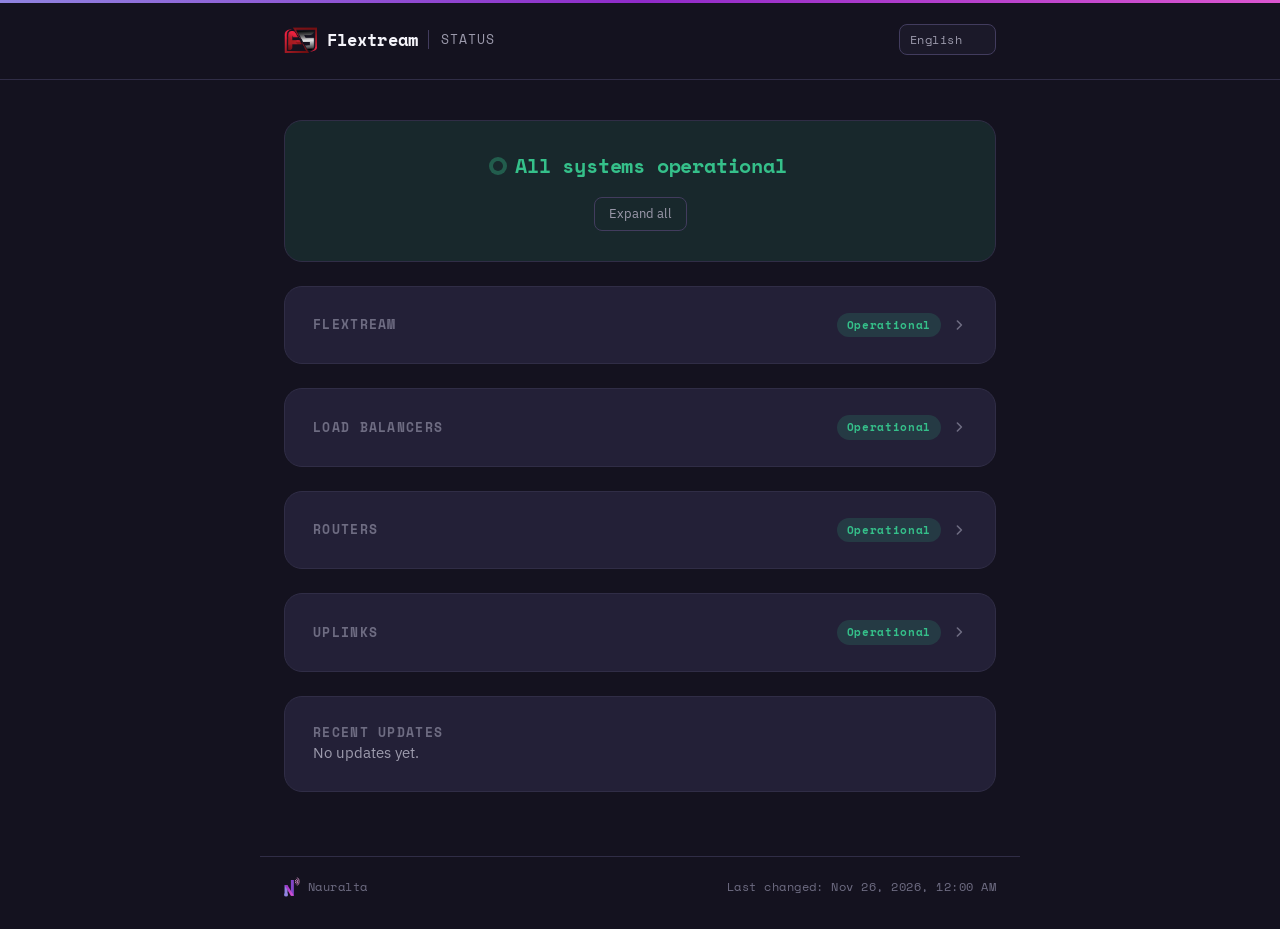
==== commit 7c010712: "Publish status page" ====
--- a/index.html
+++ b/index.html
@@ -1,4 +1,4 @@
-<!doctype html><html lang="en" class="no-i18n"><head><meta charset="utf-8"><meta name="viewport" content="width=device-width, initial-scale=1"><meta name="robots" content="index, follow"><title>Flextream</title><link rel="preconnect" href="https://fonts.googleapis.com"><link rel="preconnect" href="https://fonts.gstatic.com" crossorigin><link href="https://fonts.googleapis.com/css2?family=Space+Mono:wght@400;700&family=IBM+Plex+Sans:wght@400;500;600&display=swap" rel="stylesheet"><link rel="stylesheet" href="style.css"><noscript><style>html.no-i18n{visibility:visible}</style></noscript></head><body><header class="topbar"><div class="wrap topbar-inner"><div class="brand-group"><img class="logo-icon" alt="" src="[data-uri]"><span class="brand-name">Flextream</span><span class="brand-sub" data-i18n="brand.subtitle">Status</span></div><select id="lang-switch" class="lang-switch" aria-label="Language"></select></div></header><main class="wrap"><section class="hero hero-good"><div class="hero-status"><span class="hero-dot"></span><h1 data-i18n="hero.good">All systems operational</h1></div><button type="button" id="toggle-all-groups" class="hero-toggle-all" data-i18n="groups.expandAll">Expand all</button></section><section class="card group collapsed" data-group-id="4f434b17-e284-45f6-877b-3757118f8324"><button type="button" class="group-head" data-group-toggle><h2 class="group-title">Flextream</h2><span class="group-head-right"><span class="badge badge-good" data-i18n="state.operational">Operational</span><svg class="chevron" viewBox="0 0 20 20" fill="none" xmlns="http://www.w3.org/2000/svg" aria-hidden="true"><path d="M5 8l5 5 5-5" stroke="currentColor" stroke-width="2" stroke-linecap="round" stroke-linejoin="round"/></svg></span></button><div class="rows"><div class="row"><div class="row-top"><span class="row-name-group"><span class="dot dot-good"></span><span class="row-name">Shared Services</span><span class="sr-only" data-i18n="state.operational">Operational</span></span><span class="row-uptime uptime-good" data-i18n-template="history.uptime" data-value="98.715">98.715% uptime</span></div><div class="hbars"><span class="hbar hbar-nodata" tabindex="0" data-status="nodata" data-date="2026-08-27" data-down-seconds="0" data-degraded-seconds="0"></span><span class="hbar hbar-nodata" tabindex="0" data-status="nodata" data-date="2026-08-28" data-down-seconds="0" data-degraded-seconds="0"></span><span class="hbar hbar-nodata" tabindex="0" data-status="nodata" data-date="2026-08-29" data-down-seconds="0" data-degraded-seconds="0"></span><span class="hbar hbar-nodata" tabindex="0" data-status="nodata" data-date="2026-08-30" data-down-seconds="0" data-degraded-seconds="0"></span><span class="hbar hbar-nodata" tabindex="0" data-status="nodata" data-date="2026-08-31" data-down-seconds="0" data-degraded-seconds="0"></span><span class="hbar hbar-nodata" tabindex="0" data-status="nodata" data-date="2026-09-01" data-down-seconds="0" data-degraded-seconds="0"></span><span class="hbar hbar-nodata" tabindex="0" data-status="nodata" data-date="2026-09-02" data-down-seconds="0" data-degraded-seconds="0"></span><span class="hbar hbar-nodata" tabindex="0" data-status="nodata" data-date="2026-09-03" data-down-seconds="0" data-degraded-seconds="0"></span><span class="hbar hbar-nodata" tabindex="0" data-status="nodata" data-date="2026-09-04" data-down-seconds="0" data-degraded-seconds="0"></span><span class="hbar hbar-nodata" tabindex="0" data-status="nodata" data-date="2026-09-05" data-down-seconds="0" data-degraded-seconds="0"></span><span class="hbar hbar-nodata" tabindex="0" data-status="nodata" data-date="2026-09-06" data-down-seconds="0" data-degraded-seconds="0"></span><span class="hbar hbar-nodata" tabindex="0" data-status="nodata" data-date="2026-09-07" data-down-seconds="0" data-degraded-seconds="0"></span><span class="hbar hbar-nodata" tabindex="0" data-status="nodata" data-date="2026-09-08" data-down-seconds="0" data-degraded-seconds="0"></span><span class="hbar hbar-operational" tabindex="0" data-status="operational" data-date="2026-09-09" data-down-seconds="0" data-degraded-seconds="0"></span><span class="hbar hbar-operational" tabindex="0" data-status="operational" data-date="2026-09-10" data-down-seconds="0" data-degraded-seconds="0"></span><span class="hbar hbar-operational" tabindex="0" data-status="operational" data-date="2026-09-11" data-down-seconds="0" data-degraded-seconds="0"></span><span class="hbar hbar-operational" tabindex="0" data-status="operational" data-date="2026-09-12" data-down-seconds="0" data-degraded-seconds="0"></span><span class="hbar hbar-operational" tabindex="0" data-status="operational" data-date="2026-09-13" data-down-seconds="0" data-degraded-seconds="0"></span><span class="hbar hbar-operational" tabindex="0" data-status="operational" data-date="2026-09-14" data-down-seconds="0" data-degraded-seconds="0"></span><span class="hbar hbar-operational" tabindex="0" data-status="operational" data-date="2026-09-15" data-down-seconds="0" data-degraded-seconds="0"></span><span class="hbar hbar-operational" tabindex="0" data-status="operational" data-date="2026-09-16" data-down-seconds="0" data-degraded-seconds="0"></span><span class="hbar hbar-operational" tabindex="0" data-status="operational" data-date="2026-09-17" data-down-seconds="0" data-degraded-seconds="0"></span><span class="hbar hbar-operational" tabindex="0" data-status="operational" data-date="2026-09-18" data-down-seconds="0" data-degraded-seconds="0"></span><span class="hbar hbar-operational" tabindex="0" data-status="operational" data-date="2026-09-19" data-down-seconds="0" data-degraded-seconds="0"></span><span class="hbar hbar-operational" tabindex="0" data-status="operational" data-date="2026-09-20" data-down-seconds="0" data-degraded-seconds="0"></span><span class="hbar hbar-operational" tabindex="0" data-status="operational" data-date="2026-09-21" data-down-seconds="0" data-degraded-seconds="0"></span><span class="hbar hbar-operational" tabindex="0" data-status="operational" data-date="2026-09-22" data-down-seconds="0" data-degraded-seconds="0"></span><span class="hbar hbar-operational" tabindex="0" data-status="operational" data-date="2026-09-23" data-down-seconds="0" data-degraded-seconds="0"></span><span class="hbar hbar-operational" tabindex="0" data-status="operational" data-date="2026-09-24" data-down-seconds="0" data-degraded-seconds="0"></span><span class="hbar hbar-operational" tabindex="0" data-status="operational" data-date="2026-09-25" data-down-seconds="0" data-degraded-seconds="0"></span><span class="hbar hbar-operational" tabindex="0" data-status="operational" data-date="2026-09-26" data-down-seconds="0" data-degraded-seconds="0"></span><span class="hbar hbar-operational" tabindex="0" data-status="operational" data-date="2026-09-27" data-down-seconds="0" data-degraded-seconds="0"></span><span class="hbar hbar-operational" tabindex="0" data-status="operational" data-date="2026-09-28" data-down-seconds="0" data-degraded-seconds="0"></span><span class="hbar hbar-operational" tabindex="0" data-status="operational" data-date="2026-09-29" data-down-seconds="0" data-degraded-seconds="0"></span><span class="hbar hbar-operational" tabindex="0" data-status="operational" data-date="2026-09-30" data-down-seconds="0" data-degraded-seconds="0"></span><span class="hbar hbar-operational" tabindex="0" data-status="operational" data-date="2026-10-01" data-down-seconds="0" data-degraded-seconds="0"></span><span class="hbar hbar-operational" tabindex="0" data-status="operational" data-date="2026-10-02" data-down-seconds="0" data-degraded-seconds="0"></span><span class="hbar hbar-operational" tabindex="0" data-status="operational" data-date="2026-10-03" data-down-seconds="0" data-degraded-seconds="0"></span><span class="hbar hbar-operational" tabindex="0" data-status="operational" data-date="2026-10-04" data-down-seconds="0" data-degraded-seconds="0"></span><span class="hbar hbar-operational" tabindex="0" data-status="operational" data-date="2026-10-05" data-down-seconds="0" data-degraded-seconds="0"></span><span class="hbar hbar-operational" tabindex="0" data-status="operational" data-date="2026-10-06" data-down-seconds="0" data-degraded-seconds="0"></span><span class="hbar hbar-operational" tabindex="0" data-status="operational" data-date="2026-10-07" data-down-seconds="0" data-degraded-seconds="0"></span><span class="hbar hbar-operational" tabindex="0" data-status="operational" data-date="2026-10-08" data-down-seconds="0" data-degraded-seconds="0"></span><span class="hbar hbar-operational" tabindex="0" data-status="operational" data-date="2026-10-09" data-down-seconds="0" data-degraded-seconds="0"></span><span class="hbar hbar-operational" tabindex="0" data-status="operational" data-date="2026-10-10" data-down-seconds="0" data-degraded-seconds="0"></span><span class="hbar hbar-operational" tabindex="0" data-status="operational" data-date="2026-10-11" data-down-seconds="0" data-degraded-seconds="0"></span><span class="hbar hbar-operational" tabindex="0" data-status="operational" data-date="2026-10-12" data-down-seconds="0" data-degraded-seconds="0"></span><span class="hbar hbar-operational" tabindex="0" data-status="operational" data-date="2026-10-13" data-down-seconds="0" data-degraded-seconds="0"></span><span class="hbar hbar-operational" tabindex="0" data-status="operational" data-date="2026-10-14" data-down-seconds="0" data-degraded-seconds="0"></span><span class="hbar hbar-operational" tabindex="0" data-status="operational" data-date="2026-10-15" data-down-seconds="0" data-degraded-seconds="0"></span><span class="hbar hbar-down" tabindex="0" data-status="down" data-date="2026-10-16" data-down-seconds="178.452" data-degraded-seconds="0"></span><span class="hbar hbar-operational" tabindex="0" data-status="operational" data-date="2026-10-17" data-down-seconds="0" data-degraded-seconds="0"></span><span class="hbar hbar-down" tabindex="0" data-status="down" data-date="2026-10-18" data-down-seconds="4532.811" data-degraded-seconds="0"></span><span class="hbar hbar-down" tabindex="0" data-status="down" data-date="2026-10-19" data-down-seconds="80244.859" data-degraded-seconds="0"></span><span class="hbar hbar-operational" tabindex="0" data-status="operational" data-date="2026-10-20" data-down-seconds="0" data-degraded-seconds="0"></span><span class="hbar hbar-operational" tabindex="0" data-status="operational" data-date="2026-10-21" data-down-seconds="0" data-degraded-seconds="0"></span><span class="hbar hbar-operational" tabindex="0" data-status="operational" data-date="2026-10-22" data-down-seconds="0" data-degraded-seconds="0"></span><span class="hbar hbar-operational" tabindex="0" data-status="operational" data-date="2026-10-23" data-down-seconds="0" data-degraded-seconds="0"></span><span class="hbar hbar-operational" tabindex="0" data-status="operational" data-date="2026-10-24" data-down-seconds="0" data-degraded-seconds="0"></span><span class="hbar hbar-operational" tabindex="0" data-status="operational" data-date="2026-10-25" data-down-seconds="0" data-degraded-seconds="0"></span><span class="hbar hbar-operational" tabindex="0" data-status="operational" data-date="2026-10-26" data-down-seconds="0" data-degraded-seconds="0"></span><span class="hbar hbar-operational" tabindex="0" data-status="operational" data-date="2026-10-27" data-down-seconds="0" data-degraded-seconds="0"></span><span class="hbar hbar-operational" tabindex="0" data-status="operational" data-date="2026-10-28" data-down-seconds="0" data-degraded-seconds="0"></span><span class="hbar hbar-operational" tabindex="0" data-status="operational" data-date="2026-10-29" data-down-seconds="0" data-degraded-seconds="0"></span><span class="hbar hbar-operational" tabindex="0" data-status="operational" data-date="2026-10-30" data-down-seconds="0" data-degraded-seconds="0"></span><span class="hbar hbar-operational" tabindex="0" data-status="operational" data-date="2026-10-31" data-down-seconds="0" data-degraded-seconds="0"></span><span class="hbar hbar-operational" tabindex="0" data-status="operational" data-date="2026-11-01" data-down-seconds="0" data-degraded-seconds="0"></span><span class="hbar hbar-operational" tabindex="0" data-status="operational" data-date="2026-11-02" data-down-seconds="0" data-degraded-seconds="0"></span><span class="hbar hbar-operational" tabindex="0" data-status="operational" data-date="2026-11-03" data-down-seconds="0" data-degraded-seconds="0"></span><span class="hbar hbar-operational" tabindex="0" data-status="operational" data-date="2026-11-04" data-down-seconds="0" data-degraded-seconds="0"></span><span class="hbar hbar-operational" tabindex="0" data-status="operational" data-date="2026-11-05" data-down-seconds="0" data-degraded-seconds="0"></span><span class="hbar hbar-operational" tabindex="0" data-status="operational" data-date="2026-11-06" data-down-seconds="0" data-degraded-seconds="0"></span><span class="hbar hbar-operational" tabindex="0" data-status="operational" data-date="2026-11-07" data-down-seconds="0" data-degraded-seconds="0"></span><span class="hbar hbar-operational" tabindex="0" data-status="operational" data-date="2026-11-08" data-down-seconds="0" data-degraded-seconds="0"></span><span class="hbar hbar-operational" tabindex="0" data-status="operational" data-date="2026-11-09" data-down-seconds="0" data-degraded-seconds="0"></span><span class="hbar hbar-operational" tabindex="0" data-status="operational" data-date="2026-11-10" data-down-seconds="0" data-degraded-seconds="0"></span><span class="hbar hbar-operational" tabindex="0" data-status="operational" data-date="2026-11-11" data-down-seconds="0" data-degraded-seconds="0"></span><span class="hbar hbar-operational" tabindex="0" data-status="operational" data-date="2026-11-12" data-down-seconds="0" data-degraded-seconds="0"></span><span class="hbar hbar-operational" tabindex="0" data-status="operational" data-date="2026-11-13" data-down-seconds="0" data-degraded-seconds="0"></span><span class="hbar hbar-operational" tabindex="0" data-status="operational" data-date="2026-11-14" data-down-seconds="0" data-degraded-seconds="0"></span><span class="hbar hbar-operational" tabindex="0" data-status="operational" data-date="2026-11-15" data-down-seconds="0" data-degraded-seconds="0"></span><span class="hbar hbar-operational" tabindex="0" data-status="operational" data-date="2026-11-16" data-down-seconds="0" data-degraded-seconds="0"></span><span class="hbar hbar-operational" tabindex="0" data-status="operational" data-date="2026-11-17" data-down-seconds="0" data-degraded-seconds="0"></span><span class="hbar hbar-operational" tabindex="0" data-status="operational" data-date="2026-11-18" data-down-seconds="0" data-degraded-seconds="0"></span><span class="hbar hbar-operational" tabindex="0" data-status="operational" data-date="2026-11-19" data-down-seconds="0" data-degraded-seconds="0"></span><span class="hbar hbar-operational" tabindex="0" data-status="operational" data-date="2026-11-20" data-down-seconds="0" data-degraded-seconds="0"></span><span class="hbar hbar-operational" tabindex="0" data-status="operational" data-date="2026-11-21" data-down-seconds="0" data-degraded-seconds="0"></span><span class="hbar hbar-operational" tabindex="0" data-status="operational" data-date="2026-11-22" data-down-seconds="0" data-degraded-seconds="0"></span><span class="hbar hbar-operational" tabindex="0" data-status="operational" data-date="2026-11-23" data-down-seconds="0" data-degraded-seconds="0"></span><span class="hbar hbar-operational" tabindex="0" data-status="operational" data-date="2026-11-24" data-down-seconds="0" data-degraded-seconds="0"></span><span class="hbar hbar-operational" tabindex="0" data-status="operational" data-date="2026-11-25" data-down-seconds="0" data-degraded-seconds="0"></span></div><div class="row-dates"><span class="days-full" data-i18n-template="history.daysAgo" data-value="90">90 days ago</span><span class="days-mobile" data-i18n-template="history.daysAgo" data-value="30">30 days ago</span><span data-i18n="history.today">Today</span></div></div><div class="row"><div class="row-top"><span class="row-name-group"><span class="dot dot-good"></span><span class="row-name">Beta</span><span class="sr-only" data-i18n="state.operational">Operational</span></span><span class="row-uptime uptime-good" data-i18n-template="history.uptime" data-value="100">100% uptime</span></div><div class="hbars"><span class="hbar hbar-nodata" tabindex="0" data-status="nodata" data-date="2026-08-27" data-down-seconds="0" data-degraded-seconds="0"></span><span class="hbar hbar-nodata" tabindex="0" data-status="nodata" data-date="2026-08-28" data-down-seconds="0" data-degraded-seconds="0"></span><span class="hbar hbar-nodata" tabindex="0" data-status="nodata" data-date="2026-08-29" data-down-seconds="0" data-degraded-seconds="0"></span><span class="hbar hbar-nodata" tabindex="0" data-status="nodata" data-date="2026-08-30" data-down-seconds="0" data-degraded-seconds="0"></span><span class="hbar hbar-nodata" tabindex="0" data-status="nodata" data-date="2026-08-31" data-down-seconds="0" data-degraded-seconds="0"></span><span class="hbar hbar-nodata" tabindex="0" data-status="nodata" data-date="2026-09-01" data-down-seconds="0" data-degraded-seconds="0"></span><span class="hbar hbar-nodata" tabindex="0" data-status="nodata" data-date="2026-09-02" data-down-seconds="0" data-degraded-seconds="0"></span><span class="hbar hbar-nodata" tabindex="0" data-status="nodata" data-date="2026-09-03" data-down-seconds="0" data-degraded-seconds="0"></span><span class="hbar hbar-nodata" tabindex="0" data-status="nodata" data-date="2026-09-04" data-down-seconds="0" data-degraded-seconds="0"></span><span class="hbar hbar-nodata" tabindex="0" data-status="nodata" data-date="2026-09-05" data-down-seconds="0" data-degraded-seconds="0"></span><span class="hbar hbar-nodata" tabindex="0" data-status="nodata" data-date="2026-09-06" data-down-seconds="0" data-degraded-seconds="0"></span><span class="hbar hbar-nodata" tabindex="0" data-status="nodata" data-date="2026-09-07" data-down-seconds="0" data-degraded-seconds="0"></span><span class="hbar hbar-nodata" tabindex="0" data-status="nodata" data-date="2026-09-08" data-down-seconds="0" data-degraded-seconds="0"></span><span class="hbar hbar-operational" tabindex="0" data-status="operational" data-date="2026-09-09" data-down-seconds="0" data-degraded-seconds="0"></span><span class="hbar hbar-operational" tabindex="0" data-status="operational" data-date="2026-09-10" data-down-seconds="0" data-degraded-seconds="0"></span><span class="hbar hbar-operational" tabindex="0" data-status="operational" data-date="2026-09-11" data-down-seconds="0" data-degraded-seconds="0"></span><span class="hbar hbar-operational" tabindex="0" data-status="operational" data-date="2026-09-12" data-down-seconds="0" data-degraded-seconds="0"></span><span class="hbar hbar-operational" tabindex="0" data-status="operational" data-date="2026-09-13" data-down-seconds="0" data-degraded-seconds="0"></span><span class="hbar hbar-operational" tabindex="0" data-status="operational" data-date="2026-09-14" data-down-seconds="0" data-degraded-seconds="0"></span><span class="hbar hbar-operational" tabindex="0" data-status="operational" data-date="2026-09-15" data-down-seconds="0" data-degraded-seconds="0"></span><span class="hbar hbar-operational" tabindex="0" data-status="operational" data-date="2026-09-16" data-down-seconds="0" data-degraded-seconds="0"></span><span class="hbar hbar-operational" tabindex="0" data-status="operational" data-date="2026-09-17" data-down-seconds="0" data-degraded-seconds="0"></span><span class="hbar hbar-operational" tabindex="0" data-status="operational" data-date="2026-09-18" data-down-seconds="0" data-degraded-seconds="0"></span><span class="hbar hbar-operational" tabindex="0" data-status="operational" data-date="2026-09-19" data-down-seconds="0" data-degraded-seconds="0"></span><span class="hbar hbar-operational" tabindex="0" data-status="operational" data-date="2026-09-20" data-down-seconds="0" data-degraded-seconds="0"></span><span class="hbar hbar-operational" tabindex="0" data-status="operational" data-date="2026-09-21" data-down-seconds="0" data-degraded-seconds="0"></span><span class="hbar hbar-operational" tabindex="0" data-status="operational" data-date="2026-09-22" data-down-seconds="0" data-degraded-seconds="0"></span><span class="hbar hbar-operational" tabindex="0" data-status="operational" data-date="2026-09-23" data-down-seconds="0" data-degraded-seconds="0"></span><span class="hbar hbar-operational" tabindex="0" data-status="operational" data-date="2026-09-24" data-down-seconds="0" data-degraded-seconds="0"></span><span class="hbar hbar-operational" tabindex="0" data-status="operational" data-date="2026-09-25" data-down-seconds="0" data-degraded-seconds="0"></span><span class="hbar hbar-operational" tabindex="0" data-status="operational" data-date="2026-09-26" data-down-seconds="0" data-degraded-seconds="0"></span><span class="hbar hbar-operational" tabindex="0" data-status="operational" data-date="2026-09-27" data-down-seconds="0" data-degraded-seconds="0"></span><span class="hbar hbar-operational" tabindex="0" data-status="operational" data-date="2026-09-28" data-down-seconds="0" data-degraded-seconds="0"></span><span class="hbar hbar-operational" tabindex="0" data-status="operational" data-date="2026-09-29" data-down-seconds="0" data-degraded-seconds="0"></span><span class="hbar hbar-operational" tabindex="0" data-status="operational" data-date="2026-09-30" data-down-seconds="0" data-degraded-seconds="0"></span><span class="hbar hbar-operational" tabindex="0" data-status="operational" data-date="2026-10-01" data-down-seconds="0" data-degraded-seconds="0"></span><span class="hbar hbar-operational" tabindex="0" data-status="operational" data-date="2026-10-02" data-down-seconds="0" data-degraded-seconds="0"></span><span class="hbar hbar-operational" tabindex="0" data-status="operational" data-date="2026-10-03" data-down-seconds="0" data-degraded-seconds="0"></span><span class="hbar hbar-operational" tabindex="0" data-status="operational" data-date="2026-10-04" data-down-seconds="0" data-degraded-seconds="0"></span><span class="hbar hbar-operational" tabindex="0" data-status="operational" data-date="2026-10-05" data-down-seconds="0" data-degraded-seconds="0"></span><span class="hbar hbar-operational" tabindex="0" data-status="operational" data-date="2026-10-06" data-down-seconds="0" data-degraded-seconds="0"></span><span class="hbar hbar-operational" tabindex="0" data-status="operational" data-date="2026-10-07" data-down-seconds="0" data-degraded-seconds="0"></span><span class="hbar hbar-operational" tabindex="0" data-status="operational" data-date="2026-10-08" data-down-seconds="0" data-degraded-seconds="0"></span><span class="hbar hbar-operational" tabindex="0" data-status="operational" data-date="2026-10-09" data-down-seconds="0" data-degraded-seconds="0"></span><span class="hbar hbar-operational" tabindex="0" data-status="operational" data-date="2026-10-10" data-down-seconds="0" data-degraded-seconds="0"></span><span class="hbar hbar-operational" tabindex="0" data-status="operational" data-date="2026-10-11" data-down-seconds="0" data-degraded-seconds="0"></span><span class="hbar hbar-operational" tabindex="0" data-status="operational" data-date="2026-10-12" data-down-seconds="0" data-degraded-seconds="0"></span><span class="hbar hbar-operational" tabindex="0" data-status="operational" data-date="2026-10-13" data-down-seconds="0" data-degraded-seconds="0"></span><span class="hbar hbar-operational" tabindex="0" data-status="operational" data-date="2026-10-14" data-down-seconds="0" data-degraded-seconds="0"></span><span class="hbar hbar-operational" tabindex="0" data-status="operational" data-date="2026-10-15" data-down-seconds="0" data-degraded-seconds="0"></span><span class="hbar hbar-operational" tabindex="0" data-status="operational" data-date="2026-10-16" data-down-seconds="0" data-degraded-seconds="0"></span><span class="hbar hbar-operational" tabindex="0" data-status="operational" data-date="2026-10-17" data-down-seconds="0" data-degraded-seconds="0"></span><span class="hbar hbar-operational" tabindex="0" data-status="operational" data-date="2026-10-18" data-down-seconds="0" data-degraded-seconds="0"></span><span class="hbar hbar-operational" tabindex="0" data-status="operational" data-date="2026-10-19" data-down-seconds="0" data-degraded-seconds="0"></span><span class="hbar hbar-operational" tabindex="0" data-status="operational" data-date="2026-10-20" data-down-seconds="0" data-degraded-seconds="0"></span><span class="hbar hbar-operational" tabindex="0" data-status="operational" data-date="2026-10-21" data-down-seconds="0" data-degraded-seconds="0"></span><span class="hbar hbar-operational" tabindex="0" data-status="operational" data-date="2026-10-22" data-down-seconds="0" data-degraded-seconds="0"></span><span class="hbar hbar-operational" tabindex="0" data-status="operational" data-date="2026-10-23" data-down-seconds="0" data-degraded-seconds="0"></span><span class="hbar hbar-operational" tabindex="0" data-status="operational" data-date="2026-10-24" data-down-seconds="0" data-degraded-seconds="0"></span><span class="hbar hbar-operational" tabindex="0" data-status="operational" data-date="2026-10-25" data-down-seconds="0" data-degraded-seconds="0"></span><span class="hbar hbar-operational" tabindex="0" data-status="operational" data-date="2026-10-26" data-down-seconds="0" data-degraded-seconds="0"></span><span class="hbar hbar-operational" tabindex="0" data-status="operational" data-date="2026-10-27" data-down-seconds="0" data-degraded-seconds="0"></span><span class="hbar hbar-operational" tabindex="0" data-status="operational" data-date="2026-10-28" data-down-seconds="0" data-degraded-seconds="0"></span><span class="hbar hbar-operational" tabindex="0" data-status="operational" data-date="2026-10-29" data-down-seconds="0" data-degraded-seconds="0"></span><span class="hbar hbar-operational" tabindex="0" data-status="operational" data-date="2026-10-30" data-down-seconds="0" data-degraded-seconds="0"></span><span class="hbar hbar-operational" tabindex="0" data-status="operational" data-date="2026-10-31" data-down-seconds="0" data-degraded-seconds="0"></span><span class="hbar hbar-operational" tabindex="0" data-status="operational" data-date="2026-11-01" data-down-seconds="0" data-degraded-seconds="0"></span><span class="hbar hbar-operational" tabindex="0" data-status="operational" data-date="2026-11-02" data-down-seconds="0" data-degraded-seconds="0"></span><span class="hbar hbar-operational" tabindex="0" data-status="operational" data-date="2026-11-03" data-down-seconds="0" data-degraded-seconds="0"></span><span class="hbar hbar-operational" tabindex="0" data-status="operational" data-date="2026-11-04" data-down-seconds="0" data-degraded-seconds="0"></span><span class="hbar hbar-operational" tabindex="0" data-status="operational" data-date="2026-11-05" data-down-seconds="0" data-degraded-seconds="0"></span><span class="hbar hbar-operational" tabindex="0" data-status="operational" data-date="2026-11-06" data-down-seconds="0" data-degraded-seconds="0"></span><span class="hbar hbar-operational" tabindex="0" data-status="operational" data-date="2026-11-07" data-down-seconds="0" data-degraded-seconds="0"></span><span class="hbar hbar-operational" tabindex="0" data-status="operational" data-date="2026-11-08" data-down-seconds="0" data-degraded-seconds="0"></span><span class="hbar hbar-operational" tabindex="0" data-status="operational" data-date="2026-11-09" data-down-seconds="0" data-degraded-seconds="0"></span><span class="hbar hbar-operational" tabindex="0" data-status="operational" data-date="2026-11-10" data-down-seconds="0" data-degraded-seconds="0"></span><span class="hbar hbar-operational" tabindex="0" data-status="operational" data-date="2026-11-11" data-down-seconds="0" data-degraded-seconds="0"></span><span class="hbar hbar-operational" tabindex="0" data-status="operational" data-date="2026-11-12" data-down-seconds="0" data-degraded-seconds="0"></span><span class="hbar hbar-operational" tabindex="0" data-status="operational" data-date="2026-11-13" data-down-seconds="0" data-degraded-seconds="0"></span><span class="hbar hbar-operational" tabindex="0" data-status="operational" data-date="2026-11-14" data-down-seconds="0" data-degraded-seconds="0"></span><span class="hbar hbar-operational" tabindex="0" data-status="operational" data-date="2026-11-15" data-down-seconds="0" data-degraded-seconds="0"></span><span class="hbar hbar-operational" tabindex="0" data-status="operational" data-date="2026-11-16" data-down-seconds="0" data-degraded-seconds="0"></span><span class="hbar hbar-operational" tabindex="0" data-status="operational" data-date="2026-11-17" data-down-seconds="0" data-degraded-seconds="0"></span><span class="hbar hbar-operational" tabindex="0" data-status="operational" data-date="2026-11-18" data-down-seconds="0" data-degraded-seconds="0"></span><span class="hbar hbar-operational" tabindex="0" data-status="operational" data-date="2026-11-19" data-down-seconds="0" data-degraded-seconds="0"></span><span class="hbar hbar-operational" tabindex="0" data-status="operational" data-date="2026-11-20" data-down-seconds="0" data-degraded-seconds="0"></span><span class="hbar hbar-operational" tabindex="0" data-status="operational" data-date="2026-11-21" data-down-seconds="0" data-degraded-seconds="0"></span><span class="hbar hbar-operational" tabindex="0" data-status="operational" data-date="2026-11-22" data-down-seconds="0" data-degraded-seconds="0"></span><span class="hbar hbar-operational" tabindex="0" data-status="operational" data-date="2026-11-23" data-down-seconds="0" data-degraded-seconds="0"></span><span class="hbar hbar-operational" tabindex="0" data-status="operational" data-date="2026-11-24" data-down-seconds="0" data-degraded-seconds="0"></span><span class="hbar hbar-operational" tabindex="0" data-status="operational" data-date="2026-11-25" data-down-seconds="0" data-degraded-seconds="0"></span></div><div class="row-dates"><span class="days-full" data-i18n-template="history.daysAgo" data-value="90">90 days ago</span><span class="days-mobile" data-i18n-template="history.daysAgo" data-value="30">30 days ago</span><span data-i18n="history.today">Today</span></div></div></div></section><section class="card group collapsed" data-group-id="c64dd9c5-14b5-45bf-860f-13e2bdd14dba"><button type="button" class="group-head" data-group-toggle><h2 class="group-title">Load Balancers</h2><span class="group-head-right"><span class="badge badge-good" data-i18n="state.operational">Operational</span><svg class="chevron" viewBox="0 0 20 20" fill="none" xmlns="http://www.w3.org/2000/svg" aria-hidden="true"><path d="M5 8l5 5 5-5" stroke="currentColor" stroke-width="2" stroke-linecap="round" stroke-linejoin="round"/></svg></span></button><div class="rows"><div class="row"><div class="row-top"><span class="row-name-group"><span class="dot dot-good"></span><span class="row-name">lb01 - HTTPS</span><span class="sr-only" data-i18n="state.operational">Operational</span></span><span class="row-uptime uptime-good" data-i18n-template="history.uptime" data-value="100">100% uptime</span></div><div class="hbars"><span class="hbar hbar-nodata" tabindex="0" data-status="nodata" data-date="2026-08-27" data-down-seconds="0" data-degraded-seconds="0"></span><span class="hbar hbar-nodata" tabindex="0" data-status="nodata" data-date="2026-08-28" data-down-seconds="0" data-degraded-seconds="0"></span><span class="hbar hbar-nodata" tabindex="0" data-status="nodata" data-date="2026-08-29" data-down-seconds="0" data-degraded-seconds="0"></span><span class="hbar hbar-nodata" tabindex="0" data-status="nodata" data-date="2026-08-30" data-down-seconds="0" data-degraded-seconds="0"></span><span class="hbar hbar-nodata" tabindex="0" data-status="nodata" data-date="2026-08-31" data-down-seconds="0" data-degraded-seconds="0"></span><span class="hbar hbar-nodata" tabindex="0" data-status="nodata" data-date="2026-09-01" data-down-seconds="0" data-degraded-seconds="0"></span><span class="hbar hbar-nodata" tabindex="0" data-status="nodata" data-date="2026-09-02" data-down-seconds="0" data-degraded-seconds="0"></span><span class="hbar hbar-nodata" tabindex="0" data-status="nodata" data-date="2026-09-03" data-down-seconds="0" data-degraded-seconds="0"></span><span class="hbar hbar-nodata" tabindex="0" data-status="nodata" data-date="2026-09-04" data-down-seconds="0" data-degraded-seconds="0"></span><span class="hbar hbar-nodata" tabindex="0" data-status="nodata" data-date="2026-09-05" data-down-seconds="0" data-degraded-seconds="0"></span><span class="hbar hbar-operational" tabindex="0" data-status="operational" data-date="2026-09-06" data-down-seconds="0" data-degraded-seconds="0"></span><span class="hbar hbar-operational" tabindex="0" data-status="operational" data-date="2026-09-07" data-down-seconds="0" data-degraded-seconds="0"></span><span class="hbar hbar-operational" tabindex="0" data-status="operational" data-date="2026-09-08" data-down-seconds="0" data-degraded-seconds="0"></span><span class="hbar hbar-operational" tabindex="0" data-status="operational" data-date="2026-09-09" data-down-seconds="0" data-degraded-seconds="0"></span><span class="hbar hbar-operational" tabindex="0" data-status="operational" data-date="2026-09-10" data-down-seconds="0" data-degraded-seconds="0"></span><span class="hbar hbar-operational" tabindex="0" data-status="operational" data-date="2026-09-11" data-down-seconds="0" data-degraded-seconds="0"></span><span class="hbar hbar-operational" tabindex="0" data-status="operational" data-date="2026-09-12" data-down-seconds="0" data-degraded-seconds="0"></span><span class="hbar hbar-operational" tabindex="0" data-status="operational" data-date="2026-09-13" data-down-seconds="0" data-degraded-seconds="0"></span><span class="hbar hbar-operational" tabindex="0" data-status="operational" data-date="2026-09-14" data-down-seconds="0" data-degraded-seconds="0"></span><span class="hbar hbar-operational" tabindex="0" data-status="operational" data-date="2026-09-15" data-down-seconds="0" data-degraded-seconds="0"></span><span class="hbar hbar-operational" tabindex="0" data-status="operational" data-date="2026-09-16" data-down-seconds="0" data-degraded-seconds="0"></span><span class="hbar hbar-operational" tabindex="0" data-status="operational" data-date="2026-09-17" data-down-seconds="0" data-degraded-seconds="0"></span><span class="hbar hbar-operational" tabindex="0" data-status="operational" data-date="2026-09-18" data-down-seconds="0" data-degraded-seconds="0"></span><span class="hbar hbar-operational" tabindex="0" data-status="operational" data-date="2026-09-19" data-down-seconds="0" data-degraded-seconds="0"></span><span class="hbar hbar-operational" tabindex="0" data-status="operational" data-date="2026-09-20" data-down-seconds="0" data-degraded-seconds="0"></span><span class="hbar hbar-operational" tabindex="0" data-status="operational" data-date="2026-09-21" data-down-seconds="0" data-degraded-seconds="0"></span><span class="hbar hbar-operational" tabindex="0" data-status="operational" data-date="2026-09-22" data-down-seconds="0" data-degraded-seconds="0"></span><span class="hbar hbar-operational" tabindex="0" data-status="operational" data-date="2026-09-23" data-down-seconds="0" data-degraded-seconds="0"></span><span class="hbar hbar-operational" tabindex="0" data-status="operational" data-date="2026-09-24" data-down-seconds="0" data-degraded-seconds="0"></span><span class="hbar hbar-operational" tabindex="0" data-status="operational" data-date="2026-09-25" data-down-seconds="0" data-degraded-seconds="0"></span><span class="hbar hbar-operational" tabindex="0" data-status="operational" data-date="2026-09-26" data-down-seconds="0" data-degraded-seconds="0"></span><span class="hbar hbar-operational" tabindex="0" data-status="operational" data-date="2026-09-27" data-down-seconds="0" data-degraded-seconds="0"></span><span class="hbar hbar-operational" tabindex="0" data-status="operational" data-date="2026-09-28" data-down-seconds="0" data-degraded-seconds="0"></span><span class="hbar hbar-operational" tabindex="0" data-status="operational" data-date="2026-09-29" data-down-seconds="0" data-degraded-seconds="0"></span><span class="hbar hbar-operational" tabindex="0" data-status="operational" data-date="2026-09-30" data-down-seconds="0" data-degraded-seconds="0"></span><span class="hbar hbar-operational" tabindex="0" data-status="operational" data-date="2026-10-01" data-down-seconds="0" data-degraded-seconds="0"></span><span class="hbar hbar-operational" tabindex="0" data-status="operational" data-date="2026-10-02" data-down-seconds="0" data-degraded-seconds="0"></span><span class="hbar hbar-operational" tabindex="0" data-status="operational" data-date="2026-10-03" data-down-seconds="0" data-degraded-seconds="0"></span><span class="hbar hbar-operational" tabindex="0" data-status="operational" data-date="2026-10-04" data-down-seconds="0" data-degraded-seconds="0"></span><span class="hbar hbar-operational" tabindex="0" data-status="operational" data-date="2026-10-05" data-down-seconds="0" data-degraded-seconds="0"></span><span class="hbar hbar-operational" tabindex="0" data-status="operational" data-date="2026-10-06" data-down-seconds="0" data-degraded-seconds="0"></span><span class="hbar hbar-operational" tabindex="0" data-status="operational" data-date="2026-10-07" data-down-seconds="0" data-degraded-seconds="0"></span><span class="hbar hbar-operational" tabindex="0" data-status="operational" data-date="2026-10-08" data-down-seconds="0" data-degraded-seconds="0"></span><span class="hbar hbar-operational" tabindex="0" data-status="operational" data-date="2026-10-09" data-down-seconds="0" data-degraded-seconds="0"></span><span class="hbar hbar-operational" tabindex="0" data-status="operational" data-date="2026-10-10" data-down-seconds="0" data-degraded-seconds="0"></span><span class="hbar hbar-operational" tabindex="0" data-status="operational" data-date="2026-10-11" data-down-seconds="0" data-degraded-seconds="0"></span><span class="hbar hbar-operational" tabindex="0" data-status="operational" data-date="2026-10-12" data-down-seconds="0" data-degraded-seconds="0"></span><span class="hbar hbar-operational" tabindex="0" data-status="operational" data-date="2026-10-13" data-down-seconds="0" data-degraded-seconds="0"></span><span class="hbar hbar-operational" tabindex="0" data-status="operational" data-date="2026-10-14" data-down-seconds="0" data-degraded-seconds="0"></span><span class="hbar hbar-operational" tabindex="0" data-status="operational" data-date="2026-10-15" data-down-seconds="0" data-degraded-seconds="0"></span><span class="hbar hbar-operational" tabindex="0" data-status="operational" data-date="2026-10-16" data-down-seconds="0" data-degraded-seconds="0"></span><span class="hbar hbar-operational" tabindex="0" data-status="operational" data-date="2026-10-17" data-down-seconds="0" data-degraded-seconds="0"></span><span class="hbar hbar-operational" tabindex="0" data-status="operational" data-date="2026-10-18" data-down-seconds="0" data-degraded-seconds="0"></span><span class="hbar hbar-operational" tabindex="0" data-status="operational" data-date="2026-10-19" data-down-seconds="0" data-degraded-seconds="0"></span><span class="hbar hbar-operational" tabindex="0" data-status="operational" data-date="2026-10-20" data-down-seconds="0" data-degraded-seconds="0"></span><span class="hbar hbar-operational" tabindex="0" data-status="operational" data-date="2026-10-21" data-down-seconds="0" data-degraded-seconds="0"></span><span class="hbar hbar-operational" tabindex="0" data-status="operational" data-date="2026-10-22" data-down-seconds="0" data-degraded-seconds="0"></span><span class="hbar hbar-operational" tabindex="0" data-status="operational" data-date="2026-10-23" data-down-seconds="0" data-degraded-seconds="0"></span><span class="hbar hbar-operational" tabindex="0" data-status="operational" data-date="2026-10-24" data-down-seconds="0" data-degraded-seconds="0"></span><span class="hbar hbar-operational" tabindex="0" data-status="operational" data-date="2026-10-25" data-down-seconds="0" data-degraded-seconds="0"></span><span class="hbar hbar-operational" tabindex="0" data-status="operational" data-date="2026-10-26" data-down-seconds="0" data-degraded-seconds="0"></span><span class="hbar hbar-operational" tabindex="0" data-status="operational" data-date="2026-10-27" data-down-seconds="0" data-degraded-seconds="0"></span><span class="hbar hbar-operational" tabindex="0" data-status="operational" data-date="2026-10-28" data-down-seconds="0" data-degraded-seconds="0"></span><span class="hbar hbar-operational" tabindex="0" data-status="operational" data-date="2026-10-29" data-down-seconds="0" data-degraded-seconds="0"></span><span class="hbar hbar-operational" tabindex="0" data-status="operational" data-date="2026-10-30" data-down-seconds="0" data-degraded-seconds="0"></span><span class="hbar hbar-operational" tabindex="0" data-status="operational" data-date="2026-10-31" data-down-seconds="0" data-degraded-seconds="0"></span><span class="hbar hbar-operational" tabindex="0" data-status="operational" data-date="2026-11-01" data-down-seconds="0" data-degraded-seconds="0"></span><span class="hbar hbar-operational" tabindex="0" data-status="operational" data-date="2026-11-02" data-down-seconds="0" data-degraded-seconds="0"></span><span class="hbar hbar-operational" tabindex="0" data-status="operational" data-date="2026-11-03" data-down-seconds="0" data-degraded-seconds="0"></span><span class="hbar hbar-operational" tabindex="0" data-status="operational" data-date="2026-11-04" data-down-seconds="0" data-degraded-seconds="0"></span><span class="hbar hbar-operational" tabindex="0" data-status="operational" data-date="2026-11-05" data-down-seconds="0" data-degraded-seconds="0"></span><span class="hbar hbar-operational" tabindex="0" data-status="operational" data-date="2026-11-06" data-down-seconds="0" data-degraded-seconds="0"></span><span class="hbar hbar-operational" tabindex="0" data-status="operational" data-date="2026-11-07" data-down-seconds="0" data-degraded-seconds="0"></span><span class="hbar hbar-operational" tabindex="0" data-status="operational" data-date="2026-11-08" data-down-seconds="0" data-degraded-seconds="0"></span><span class="hbar hbar-operational" tabindex="0" data-status="operational" data-date="2026-11-09" data-down-seconds="0" data-degraded-seconds="0"></span><span class="hbar hbar-operational" tabindex="0" data-status="operational" data-date="2026-11-10" data-down-seconds="0" data-degraded-seconds="0"></span><span class="hbar hbar-operational" tabindex="0" data-status="operational" data-date="2026-11-11" data-down-seconds="0" data-degraded-seconds="0"></span><span class="hbar hbar-operational" tabindex="0" data-status="operational" data-date="2026-11-12" data-down-seconds="0" data-degraded-seconds="0"></span><span class="hbar hbar-operational" tabindex="0" data-status="operational" data-date="2026-11-13" data-down-seconds="0" data-degraded-seconds="0"></span><span class="hbar hbar-operational" tabindex="0" data-status="operational" data-date="2026-11-14" data-down-seconds="0" data-degraded-seconds="0"></span><span class="hbar hbar-operational" tabindex="0" data-status="operational" data-date="2026-11-15" data-down-seconds="0" data-degraded-seconds="0"></span><span class="hbar hbar-operational" tabindex="0" data-status="operational" data-date="2026-11-16" data-down-seconds="0" data-degraded-seconds="0"></span><span class="hbar hbar-operational" tabindex="0" data-status="operational" data-date="2026-11-17" data-down-seconds="0" data-degraded-seconds="0"></span><span class="hbar hbar-operational" tabindex="0" data-status="operational" data-date="2026-11-18" data-down-seconds="0" data-degraded-seconds="0"></span><span class="hbar hbar-operational" tabindex="0" data-status="operational" data-date="2026-11-19" data-down-seconds="0" data-degraded-seconds="0"></span><span class="hbar hbar-operational" tabindex="0" data-status="operational" data-date="2026-11-20" data-down-seconds="0" data-degraded-seconds="0"></span><span class="hbar hbar-operational" tabindex="0" data-status="operational" data-date="2026-11-21" data-down-seconds="0" data-degraded-seconds="0"></span><span class="hbar hbar-operational" tabindex="0" data-status="operational" data-date="2026-11-22" data-down-seconds="0" data-degraded-seconds="0"></span><span class="hbar hbar-operational" tabindex="0" data-status="operational" data-date="2026-11-23" data-down-seconds="0" data-degraded-seconds="0"></span><span class="hbar hbar-operational" tabindex="0" data-status="operational" data-date="2026-11-24" data-down-seconds="0" data-degraded-seconds="0"></span><span class="hbar hbar-operational" tabindex="0" data-status="operational" data-date="2026-11-25" data-down-seconds="0" data-degraded-seconds="0"></span></div><div class="row-dates"><span class="days-full" data-i18n-template="history.daysAgo" data-value="90">90 days ago</span><span class="days-mobile" data-i18n-template="history.daysAgo" data-value="30">30 days ago</span><span data-i18n="history.today">Today</span></div></div></div></section><section class="card group collapsed" data-group-id="a6f57195-0992-42cc-b8a1-d68f53ce2835"><button type="button" class="group-head" data-group-toggle><h2 class="group-title">Routers</h2><span class="group-head-right"><span class="badge badge-good" data-i18n="state.operational">Operational</span><svg class="chevron" viewBox="0 0 20 20" fill="none" xmlns="http://www.w3.org/2000/svg" aria-hidden="true"><path d="M5 8l5 5 5-5" stroke="currentColor" stroke-width="2" stroke-linecap="round" stroke-linejoin="round"/></svg></span></button><div class="rows"><div class="row"><div class="row-top"><span class="row-name-group"><span class="dot dot-good"></span><span class="row-name">rtr01.hen1</span><span class="sr-only" data-i18n="state.operational">Operational</span></span><span class="row-uptime uptime-good" data-i18n-template="history.uptime" data-value="100">100% uptime</span></div><div class="hbars"><span class="hbar hbar-nodata" tabindex="0" data-status="nodata" data-date="2026-08-27" data-down-seconds="0" data-degraded-seconds="0"></span><span class="hbar hbar-nodata" tabindex="0" data-status="nodata" data-date="2026-08-28" data-down-seconds="0" data-degraded-seconds="0"></span><span class="hbar hbar-nodata" tabindex="0" data-status="nodata" data-date="2026-08-29" data-down-seconds="0" data-degraded-seconds="0"></span><span class="hbar hbar-nodata" tabindex="0" data-status="nodata" data-date="2026-08-30" data-down-seconds="0" data-degraded-seconds="0"></span><span class="hbar hbar-nodata" tabindex="0" data-status="nodata" data-date="2026-08-31" data-down-seconds="0" data-degraded-seconds="0"></span><span class="hbar hbar-nodata" tabindex="0" data-status="nodata" data-date="2026-09-01" data-down-seconds="0" data-degraded-seconds="0"></span><span class="hbar hbar-nodata" tabindex="0" data-status="nodata" data-date="2026-09-02" data-down-seconds="0" data-degraded-seconds="0"></span><span class="hbar hbar-nodata" tabindex="0" data-status="nodata" data-date="2026-09-03" data-down-seconds="0" data-degraded-seconds="0"></span><span class="hbar hbar-nodata" tabindex="0" data-status="nodata" data-date="2026-09-04" data-down-seconds="0" data-degraded-seconds="0"></span><span class="hbar hbar-nodata" tabindex="0" data-status="nodata" data-date="2026-09-05" data-down-seconds="0" data-degraded-seconds="0"></span><span class="hbar hbar-operational" tabindex="0" data-status="operational" data-date="2026-09-06" data-down-seconds="0" data-degraded-seconds="0"></span><span class="hbar hbar-operational" tabindex="0" data-status="operational" data-date="2026-09-07" data-down-seconds="0" data-degraded-seconds="0"></span><span class="hbar hbar-operational" tabindex="0" data-status="operational" data-date="2026-09-08" data-down-seconds="0" data-degraded-seconds="0"></span><span class="hbar hbar-operational" tabindex="0" data-status="operational" data-date="2026-09-09" data-down-seconds="0" data-degraded-seconds="0"></span><span class="hbar hbar-operational" tabindex="0" data-status="operational" data-date="2026-09-10" data-down-seconds="0" data-degraded-seconds="0"></span><span class="hbar hbar-operational" tabindex="0" data-status="operational" data-date="2026-09-11" data-down-seconds="0" data-degraded-seconds="0"></span><span class="hbar hbar-operational" tabindex="0" data-status="operational" data-date="2026-09-12" data-down-seconds="0" data-degraded-seconds="0"></span><span class="hbar hbar-operational" tabindex="0" data-status="operational" data-date="2026-09-13" data-down-seconds="0" data-degraded-seconds="0"></span><span class="hbar hbar-operational" tabindex="0" data-status="operational" data-date="2026-09-14" data-down-seconds="0" data-degraded-seconds="0"></span><span class="hbar hbar-operational" tabindex="0" data-status="operational" data-date="2026-09-15" data-down-seconds="0" data-degraded-seconds="0"></span><span class="hbar hbar-operational" tabindex="0" data-status="operational" data-date="2026-09-16" data-down-seconds="0" data-degraded-seconds="0"></span><span class="hbar hbar-operational" tabindex="0" data-status="operational" data-date="2026-09-17" data-down-seconds="0" data-degraded-seconds="0"></span><span class="hbar hbar-operational" tabindex="0" data-status="operational" data-date="2026-09-18" data-down-seconds="0" data-degraded-seconds="0"></span><span class="hbar hbar-operational" tabindex="0" data-status="operational" data-date="2026-09-19" data-down-seconds="0" data-degraded-seconds="0"></span><span class="hbar hbar-operational" tabindex="0" data-status="operational" data-date="2026-09-20" data-down-seconds="0" data-degraded-seconds="0"></span><span class="hbar hbar-operational" tabindex="0" data-status="operational" data-date="2026-09-21" data-down-seconds="0" data-degraded-seconds="0"></span><span class="hbar hbar-operational" tabindex="0" data-status="operational" data-date="2026-09-22" data-down-seconds="0" data-degraded-seconds="0"></span><span class="hbar hbar-operational" tabindex="0" data-status="operational" data-date="2026-09-23" data-down-seconds="0" data-degraded-seconds="0"></span><span class="hbar hbar-operational" tabindex="0" data-status="operational" data-date="2026-09-24" data-down-seconds="0" data-degraded-seconds="0"></span><span class="hbar hbar-operational" tabindex="0" data-status="operational" data-date="2026-09-25" data-down-seconds="0" data-degraded-seconds="0"></span><span class="hbar hbar-operational" tabindex="0" data-status="operational" data-date="2026-09-26" data-down-seconds="0" data-degraded-seconds="0"></span><span class="hbar hbar-operational" tabindex="0" data-status="operational" data-date="2026-09-27" data-down-seconds="0" data-degraded-seconds="0"></span><span class="hbar hbar-operational" tabindex="0" data-status="operational" data-date="2026-09-28" data-down-seconds="0" data-degraded-seconds="0"></span><span class="hbar hbar-operational" tabindex="0" data-status="operational" data-date="2026-09-29" data-down-seconds="0" data-degraded-seconds="0"></span><span class="hbar hbar-operational" tabindex="0" data-status="operational" data-date="2026-09-30" data-down-seconds="0" data-degraded-seconds="0"></span><span class="hbar hbar-operational" tabindex="0" data-status="operational" data-date="2026-10-01" data-down-seconds="0" data-degraded-seconds="0"></span><span class="hbar hbar-operational" tabindex="0" data-status="operational" data-date="2026-10-02" data-down-seconds="0" data-degraded-seconds="0"></span><span class="hbar hbar-operational" tabindex="0" data-status="operational" data-date="2026-10-03" data-down-seconds="0" data-degraded-seconds="0"></span><span class="hbar hbar-operational" tabindex="0" data-status="operational" data-date="2026-10-04" data-down-seconds="0" data-degraded-seconds="0"></span><span class="hbar hbar-operational" tabindex="0" data-status="operational" data-date="2026-10-05" data-down-seconds="0" data-degraded-seconds="0"></span><span class="hbar hbar-operational" tabindex="0" data-status="operational" data-date="2026-10-06" data-down-seconds="0" data-degraded-seconds="0"></span><span class="hbar hbar-operational" tabindex="0" data-status="operational" data-date="2026-10-07" data-down-seconds="0" data-degraded-seconds="0"></span><span class="hbar hbar-operational" tabindex="0" data-status="operational" data-date="2026-10-08" data-down-seconds="0" data-degraded-seconds="0"></span><span class="hbar hbar-operational" tabindex="0" data-status="operational" data-date="2026-10-09" data-down-seconds="0" data-degraded-seconds="0"></span><span class="hbar hbar-operational" tabindex="0" data-status="operational" data-date="2026-10-10" data-down-seconds="0" data-degraded-seconds="0"></span><span class="hbar hbar-operational" tabindex="0" data-status="operational" data-date="2026-10-11" data-down-seconds="0" data-degraded-seconds="0"></span><span class="hbar hbar-operational" tabindex="0" data-status="operational" data-date="2026-10-12" data-down-seconds="0" data-degraded-seconds="0"></span><span class="hbar hbar-operational" tabindex="0" data-status="operational" data-date="2026-10-13" data-down-seconds="0" data-degraded-seconds="0"></span><span class="hbar hbar-operational" tabindex="0" data-status="operational" data-date="2026-10-14" data-down-seconds="0" data-degraded-seconds="0"></span><span class="hbar hbar-operational" tabindex="0" data-status="operational" data-date="2026-10-15" data-down-seconds="0" data-degraded-seconds="0"></span><span class="hbar hbar-operational" tabindex="0" data-status="operational" data-date="2026-10-16" data-down-seconds="0" data-degraded-seconds="0"></span><span class="hbar hbar-operational" tabindex="0" data-status="operational" data-date="2026-10-17" data-down-seconds="0" data-degraded-seconds="0"></span><span class="hbar hbar-operational" tabindex="0" data-status="operational" data-date="2026-10-18" data-down-seconds="0" data-degraded-seconds="0"></span><span class="hbar hbar-operational" tabindex="0" data-status="operational" data-date="2026-10-19" data-down-seconds="0" data-degraded-seconds="0"></span><span class="hbar hbar-operational" tabindex="0" data-status="operational" data-date="2026-10-20" data-down-seconds="0" data-degraded-seconds="0"></span><span class="hbar hbar-operational" tabindex="0" data-status="operational" data-date="2026-10-21" data-down-seconds="0" data-degraded-seconds="0"></span><span class="hbar hbar-operational" tabindex="0" data-status="operational" data-date="2026-10-22" data-down-seconds="0" data-degraded-seconds="0"></span><span class="hbar hbar-operational" tabindex="0" data-status="operational" data-date="2026-10-23" data-down-seconds="0" data-degraded-seconds="0"></span><span class="hbar hbar-operational" tabindex="0" data-status="operational" data-date="2026-10-24" data-down-seconds="0" data-degraded-seconds="0"></span><span class="hbar hbar-operational" tabindex="0" data-status="operational" data-date="2026-10-25" data-down-seconds="0" data-degraded-seconds="0"></span><span class="hbar hbar-operational" tabindex="0" data-status="operational" data-date="2026-10-26" data-down-seconds="0" data-degraded-seconds="0"></span><span class="hbar hbar-operational" tabindex="0" data-status="operational" data-date="2026-10-27" data-down-seconds="0" data-degraded-seconds="0"></span><span class="hbar hbar-operational" tabindex="0" data-status="operational" data-date="2026-10-28" data-down-seconds="0" data-degraded-seconds="0"></span><span class="hbar hbar-operational" tabindex="0" data-status="operational" data-date="2026-10-29" data-down-seconds="0" data-degraded-seconds="0"></span><span class="hbar hbar-operational" tabindex="0" data-status="operational" data-date="2026-10-30" data-down-seconds="0" data-degraded-seconds="0"></span><span class="hbar hbar-operational" tabindex="0" data-status="operational" data-date="2026-10-31" data-down-seconds="0" data-degraded-seconds="0"></span><span class="hbar hbar-operational" tabindex="0" data-status="operational" data-date="2026-11-01" data-down-seconds="0" data-degraded-seconds="0"></span><span class="hbar hbar-operational" tabindex="0" data-status="operational" data-date="2026-11-02" data-down-seconds="0" data-degraded-seconds="0"></span><span class="hbar hbar-operational" tabindex="0" data-status="operational" data-date="2026-11-03" data-down-seconds="0" data-degraded-seconds="0"></span><span class="hbar hbar-operational" tabindex="0" data-status="operational" data-date="2026-11-04" data-down-seconds="0" data-degraded-seconds="0"></span><span class="hbar hbar-operational" tabindex="0" data-status="operational" data-date="2026-11-05" data-down-seconds="0" data-degraded-seconds="0"></span><span class="hbar hbar-operational" tabindex="0" data-status="operational" data-date="2026-11-06" data-down-seconds="0" data-degraded-seconds="0"></span><span class="hbar hbar-operational" tabindex="0" data-status="operational" data-date="2026-11-07" data-down-seconds="0" data-degraded-seconds="0"></span><span class="hbar hbar-operational" tabindex="0" data-status="operational" data-date="2026-11-08" data-down-seconds="0" data-degraded-seconds="0"></span><span class="hbar hbar-operational" tabindex="0" data-status="operational" data-date="2026-11-09" data-down-seconds="0" data-degraded-seconds="0"></span><span class="hbar hbar-operational" tabindex="0" data-status="operational" data-date="2026-11-10" data-down-seconds="0" data-degraded-seconds="0"></span><span class="hbar hbar-operational" tabindex="0" data-status="operational" data-date="2026-11-11" data-down-seconds="0" data-degraded-seconds="0"></span><span class="hbar hbar-operational" tabindex="0" data-status="operational" data-date="2026-11-12" data-down-seconds="0" data-degraded-seconds="0"></span><span class="hbar hbar-operational" tabindex="0" data-status="operational" data-date="2026-11-13" data-down-seconds="0" data-degraded-seconds="0"></span><span class="hbar hbar-operational" tabindex="0" data-status="operational" data-date="2026-11-14" data-down-seconds="0" data-degraded-seconds="0"></span><span class="hbar hbar-operational" tabindex="0" data-status="operational" data-date="2026-11-15" data-down-seconds="0" data-degraded-seconds="0"></span><span class="hbar hbar-operational" tabindex="0" data-status="operational" data-date="2026-11-16" data-down-seconds="0" data-degraded-seconds="0"></span><span class="hbar hbar-operational" tabindex="0" data-status="operational" data-date="2026-11-17" data-down-seconds="0" data-degraded-seconds="0"></span><span class="hbar hbar-operational" tabindex="0" data-status="operational" data-date="2026-11-18" data-down-seconds="0" data-degraded-seconds="0"></span><span class="hbar hbar-operational" tabindex="0" data-status="operational" data-date="2026-11-19" data-down-seconds="0" data-degraded-seconds="0"></span><span class="hbar hbar-operational" tabindex="0" data-status="operational" data-date="2026-11-20" data-down-seconds="0" data-degraded-seconds="0"></span><span class="hbar hbar-operational" tabindex="0" data-status="operational" data-date="2026-11-21" data-down-seconds="0" data-degraded-seconds="0"></span><span class="hbar hbar-operational" tabindex="0" data-status="operational" data-date="2026-11-22" data-down-seconds="0" data-degraded-seconds="0"></span><span class="hbar hbar-operational" tabindex="0" data-status="operational" data-date="2026-11-23" data-down-seconds="0" data-degraded-seconds="0"></span><span class="hbar hbar-operational" tabindex="0" data-status="operational" data-date="2026-11-24" data-down-seconds="0" data-degraded-seconds="0"></span><span class="hbar hbar-operational" tabindex="0" data-status="operational" data-date="2026-11-25" data-down-seconds="0" data-degraded-seconds="0"></span></div><div class="row-dates"><span class="days-full" data-i18n-template="history.daysAgo" data-value="90">90 days ago</span><span class="days-mobile" data-i18n-template="history.daysAgo" data-value="30">30 days ago</span><span data-i18n="history.today">Today</span></div></div></div></section><section class="card group collapsed" data-group-id="a799695b-e62b-4a91-b313-efe8dd217d5d"><button type="button" class="group-head" data-group-toggle><h2 class="group-title">Uplinks</h2><span class="group-head-right"><span class="badge badge-good" data-i18n="state.operational">Operational</span><svg class="chevron" viewBox="0 0 20 20" fill="none" xmlns="http://www.w3.org/2000/svg" aria-hidden="true"><path d="M5 8l5 5 5-5" stroke="currentColor" stroke-width="2" stroke-linecap="round" stroke-linejoin="round"/></svg></span></button><div class="rows"><div class="row"><div class="row-top"><span class="row-name-group"><span class="dot dot-good"></span><span class="row-name">hen1</span><span class="sr-only" data-i18n="state.operational">Operational</span></span><span class="row-uptime uptime-good" data-i18n-template="history.uptime" data-value="100">100% uptime</span></div><div class="hbars"><span class="hbar hbar-nodata" tabindex="0" data-status="nodata" data-date="2026-08-27" data-down-seconds="0" data-degraded-seconds="0"></span><span class="hbar hbar-nodata" tabindex="0" data-status="nodata" data-date="2026-08-28" data-down-seconds="0" data-degraded-seconds="0"></span><span class="hbar hbar-nodata" tabindex="0" data-status="nodata" data-date="2026-08-29" data-down-seconds="0" data-degraded-seconds="0"></span><span class="hbar hbar-nodata" tabindex="0" data-status="nodata" data-date="2026-08-30" data-down-seconds="0" data-degraded-seconds="0"></span><span class="hbar hbar-nodata" tabindex="0" data-status="nodata" data-date="2026-08-31" data-down-seconds="0" data-degraded-seconds="0"></span><span class="hbar hbar-nodata" tabindex="0" data-status="nodata" data-date="2026-09-01" data-down-seconds="0" data-degraded-seconds="0"></span><span class="hbar hbar-nodata" tabindex="0" data-status="nodata" data-date="2026-09-02" data-down-seconds="0" data-degraded-seconds="0"></span><span class="hbar hbar-nodata" tabindex="0" data-status="nodata" data-date="2026-09-03" data-down-seconds="0" data-degraded-seconds="0"></span><span class="hbar hbar-nodata" tabindex="0" data-status="nodata" data-date="2026-09-04" data-down-seconds="0" data-degraded-seconds="0"></span><span class="hbar hbar-nodata" tabindex="0" data-status="nodata" data-date="2026-09-05" data-down-seconds="0" data-degraded-seconds="0"></span><span class="hbar hbar-operational" tabindex="0" data-status="operational" data-date="2026-09-06" data-down-seconds="0" data-degraded-seconds="0"></span><span class="hbar hbar-operational" tabindex="0" data-status="operational" data-date="2026-09-07" data-down-seconds="0" data-degraded-seconds="0"></span><span class="hbar hbar-operational" tabindex="0" data-status="operational" data-date="2026-09-08" data-down-seconds="0" data-degraded-seconds="0"></span><span class="hbar hbar-operational" tabindex="0" data-status="operational" data-date="2026-09-09" data-down-seconds="0" data-degraded-seconds="0"></span><span class="hbar hbar-operational" tabindex="0" data-status="operational" data-date="2026-09-10" data-down-seconds="0" data-degraded-seconds="0"></span><span class="hbar hbar-operational" tabindex="0" data-status="operational" data-date="2026-09-11" data-down-seconds="0" data-degraded-seconds="0"></span><span class="hbar hbar-operational" tabindex="0" data-status="operational" data-date="2026-09-12" data-down-seconds="0" data-degraded-seconds="0"></span><span class="hbar hbar-operational" tabindex="0" data-status="operational" data-date="2026-09-13" data-down-seconds="0" data-degraded-seconds="0"></span><span class="hbar hbar-operational" tabindex="0" data-status="operational" data-date="2026-09-14" data-down-seconds="0" data-degraded-seconds="0"></span><span class="hbar hbar-operational" tabindex="0" data-status="operational" data-date="2026-09-15" data-down-seconds="0" data-degraded-seconds="0"></span><span class="hbar hbar-operational" tabindex="0" data-status="operational" data-date="2026-09-16" data-down-seconds="0" data-degraded-seconds="0"></span><span class="hbar hbar-operational" tabindex="0" data-status="operational" data-date="2026-09-17" data-down-seconds="0" data-degraded-seconds="0"></span><span class="hbar hbar-operational" tabindex="0" data-status="operational" data-date="2026-09-18" data-down-seconds="0" data-degraded-seconds="0"></span><span class="hbar hbar-operational" tabindex="0" data-status="operational" data-date="2026-09-19" data-down-seconds="0" data-degraded-seconds="0"></span><span class="hbar hbar-operational" tabindex="0" data-status="operational" data-date="2026-09-20" data-down-seconds="0" data-degraded-seconds="0"></span><span class="hbar hbar-operational" tabindex="0" data-status="operational" data-date="2026-09-21" data-down-seconds="0" data-degraded-seconds="0"></span><span class="hbar hbar-operational" tabindex="0" data-status="operational" data-date="2026-09-22" data-down-seconds="0" data-degraded-seconds="0"></span><span class="hbar hbar-operational" tabindex="0" data-status="operational" data-date="2026-09-23" data-down-seconds="0" data-degraded-seconds="0"></span><span class="hbar hbar-operational" tabindex="0" data-status="operational" data-date="2026-09-24" data-down-seconds="0" data-degraded-seconds="0"></span><span class="hbar hbar-operational" tabindex="0" data-status="operational" data-date="2026-09-25" data-down-seconds="0" data-degraded-seconds="0"></span><span class="hbar hbar-operational" tabindex="0" data-status="operational" data-date="2026-09-26" data-down-seconds="0" data-degraded-seconds="0"></span><span class="hbar hbar-operational" tabindex="0" data-status="operational" data-date="2026-09-27" data-down-seconds="0" data-degraded-seconds="0"></span><span class="hbar hbar-operational" tabindex="0" data-status="operational" data-date="2026-09-28" data-down-seconds="0" data-degraded-seconds="0"></span><span class="hbar hbar-operational" tabindex="0" data-status="operational" data-date="2026-09-29" data-down-seconds="0" data-degraded-seconds="0"></span><span class="hbar hbar-operational" tabindex="0" data-status="operational" data-date="2026-09-30" data-down-seconds="0" data-degraded-seconds="0"></span><span class="hbar hbar-operational" tabindex="0" data-status="operational" data-date="2026-10-01" data-down-seconds="0" data-degraded-seconds="0"></span><span class="hbar hbar-operational" tabindex="0" data-status="operational" data-date="2026-10-02" data-down-seconds="0" data-degraded-seconds="0"></span><span class="hbar hbar-operational" tabindex="0" data-status="operational" data-date="2026-10-03" data-down-seconds="0" data-degraded-seconds="0"></span><span class="hbar hbar-operational" tabindex="0" data-status="operational" data-date="2026-10-04" data-down-seconds="0" data-degraded-seconds="0"></span><span class="hbar hbar-operational" tabindex="0" data-status="operational" data-date="2026-10-05" data-down-seconds="0" data-degraded-seconds="0"></span><span class="hbar hbar-operational" tabindex="0" data-status="operational" data-date="2026-10-06" data-down-seconds="0" data-degraded-seconds="0"></span><span class="hbar hbar-operational" tabindex="0" data-status="operational" data-date="2026-10-07" data-down-seconds="0" data-degraded-seconds="0"></span><span class="hbar hbar-operational" tabindex="0" data-status="operational" data-date="2026-10-08" data-down-seconds="0" data-degraded-seconds="0"></span><span class="hbar hbar-operational" tabindex="0" data-status="operational" data-date="2026-10-09" data-down-seconds="0" data-degraded-seconds="0"></span><span class="hbar hbar-operational" tabindex="0" data-status="operational" data-date="2026-10-10" data-down-seconds="0" data-degraded-seconds="0"></span><span class="hbar hbar-operational" tabindex="0" data-status="operational" data-date="2026-10-11" data-down-seconds="0" data-degraded-seconds="0"></span><span class="hbar hbar-operational" tabindex="0" data-status="operational" data-date="2026-10-12" data-down-seconds="0" data-degraded-seconds="0"></span><span class="hbar hbar-operational" tabindex="0" data-status="operational" data-date="2026-10-13" data-down-seconds="0" data-degraded-seconds="0"></span><span class="hbar hbar-operational" tabindex="0" data-status="operational" data-date="2026-10-14" data-down-seconds="0" data-degraded-seconds="0"></span><span class="hbar hbar-operational" tabindex="0" data-status="operational" data-date="2026-10-15" data-down-seconds="0" data-degraded-seconds="0"></span><span class="hbar hbar-operational" tabindex="0" data-status="operational" data-date="2026-10-16" data-down-seconds="0" data-degraded-seconds="0"></span><span class="hbar hbar-operational" tabindex="0" data-status="operational" data-date="2026-10-17" data-down-seconds="0" data-degraded-seconds="0"></span><span class="hbar hbar-operational" tabindex="0" data-status="operational" data-date="2026-10-18" data-down-seconds="0" data-degraded-seconds="0"></span><span class="hbar hbar-operational" tabindex="0" data-status="operational" data-date="2026-10-19" data-down-seconds="0" data-degraded-seconds="0"></span><span class="hbar hbar-operational" tabindex="0" data-status="operational" data-date="2026-10-20" data-down-seconds="0" data-degraded-seconds="0"></span><span class="hbar hbar-operational" tabindex="0" data-status="operational" data-date="2026-10-21" data-down-seconds="0" data-degraded-seconds="0"></span><span class="hbar hbar-operational" tabindex="0" data-status="operational" data-date="2026-10-22" data-down-seconds="0" data-degraded-seconds="0"></span><span class="hbar hbar-operational" tabindex="0" data-status="operational" data-date="2026-10-23" data-down-seconds="0" data-degraded-seconds="0"></span><span class="hbar hbar-operational" tabindex="0" data-status="operational" data-date="2026-10-24" data-down-seconds="0" data-degraded-seconds="0"></span><span class="hbar hbar-operational" tabindex="0" data-status="operational" data-date="2026-10-25" data-down-seconds="0" data-degraded-seconds="0"></span><span class="hbar hbar-operational" tabindex="0" data-status="operational" data-date="2026-10-26" data-down-seconds="0" data-degraded-seconds="0"></span><span class="hbar hbar-operational" tabindex="0" data-status="operational" data-date="2026-10-27" data-down-seconds="0" data-degraded-seconds="0"></span><span class="hbar hbar-operational" tabindex="0" data-status="operational" data-date="2026-10-28" data-down-seconds="0" data-degraded-seconds="0"></span><span class="hbar hbar-operational" tabindex="0" data-status="operational" data-date="2026-10-29" data-down-seconds="0" data-degraded-seconds="0"></span><span class="hbar hbar-operational" tabindex="0" data-status="operational" data-date="2026-10-30" data-down-seconds="0" data-degraded-seconds="0"></span><span class="hbar hbar-operational" tabindex="0" data-status="operational" data-date="2026-10-31" data-down-seconds="0" data-degraded-seconds="0"></span><span class="hbar hbar-operational" tabindex="0" data-status="operational" data-date="2026-11-01" data-down-seconds="0" data-degraded-seconds="0"></span><span class="hbar hbar-operational" tabindex="0" data-status="operational" data-date="2026-11-02" data-down-seconds="0" data-degraded-seconds="0"></span><span class="hbar hbar-operational" tabindex="0" data-status="operational" data-date="2026-11-03" data-down-seconds="0" data-degraded-seconds="0"></span><span class="hbar hbar-operational" tabindex="0" data-status="operational" data-date="2026-11-04" data-down-seconds="0" data-degraded-seconds="0"></span><span class="hbar hbar-operational" tabindex="0" data-status="operational" data-date="2026-11-05" data-down-seconds="0" data-degraded-seconds="0"></span><span class="hbar hbar-operational" tabindex="0" data-status="operational" data-date="2026-11-06" data-down-seconds="0" data-degraded-seconds="0"></span><span class="hbar hbar-operational" tabindex="0" data-status="operational" data-date="2026-11-07" data-down-seconds="0" data-degraded-seconds="0"></span><span class="hbar hbar-operational" tabindex="0" data-status="operational" data-date="2026-11-08" data-down-seconds="0" data-degraded-seconds="0"></span><span class="hbar hbar-operational" tabindex="0" data-status="operational" data-date="2026-11-09" data-down-seconds="0" data-degraded-seconds="0"></span><span class="hbar hbar-operational" tabindex="0" data-status="operational" data-date="2026-11-10" data-down-seconds="0" data-degraded-seconds="0"></span><span class="hbar hbar-operational" tabindex="0" data-status="operational" data-date="2026-11-11" data-down-seconds="0" data-degraded-seconds="0"></span><span class="hbar hbar-operational" tabindex="0" data-status="operational" data-date="2026-11-12" data-down-seconds="0" data-degraded-seconds="0"></span><span class="hbar hbar-operational" tabindex="0" data-status="operational" data-date="2026-11-13" data-down-seconds="0" data-degraded-seconds="0"></span><span class="hbar hbar-operational" tabindex="0" data-status="operational" data-date="2026-11-14" data-down-seconds="0" data-degraded-seconds="0"></span><span class="hbar hbar-operational" tabindex="0" data-status="operational" data-date="2026-11-15" data-down-seconds="0" data-degraded-seconds="0"></span><span class="hbar hbar-operational" tabindex="0" data-status="operational" data-date="2026-11-16" data-down-seconds="0" data-degraded-seconds="0"></span><span class="hbar hbar-operational" tabindex="0" data-status="operational" data-date="2026-11-17" data-down-seconds="0" data-degraded-seconds="0"></span><span class="hbar hbar-operational" tabindex="0" data-status="operational" data-date="2026-11-18" data-down-seconds="0" data-degraded-seconds="0"></span><span class="hbar hbar-operational" tabindex="0" data-status="operational" data-date="2026-11-19" data-down-seconds="0" data-degraded-seconds="0"></span><span class="hbar hbar-operational" tabindex="0" data-status="operational" data-date="2026-11-20" data-down-seconds="0" data-degraded-seconds="0"></span><span class="hbar hbar-operational" tabindex="0" data-status="operational" data-date="2026-11-21" data-down-seconds="0" data-degraded-seconds="0"></span><span class="hbar hbar-operational" tabindex="0" data-status="operational" data-date="2026-11-22" data-down-seconds="0" data-degraded-seconds="0"></span><span class="hbar hbar-operational" tabindex="0" data-status="operational" data-date="2026-11-23" data-down-seconds="0" data-degraded-seconds="0"></span><span class="hbar hbar-operational" tabindex="0" data-status="operational" data-date="2026-11-24" data-down-seconds="0" data-degraded-seconds="0"></span><span class="hbar hbar-operational" tabindex="0" data-status="operational" data-date="2026-11-25" data-down-seconds="0" data-degraded-seconds="0"></span></div><div class="row-dates"><span class="days-full" data-i18n-template="history.daysAgo" data-value="90">90 days ago</span><span class="days-mobile" data-i18n-template="history.daysAgo" data-value="30">30 days ago</span><span data-i18n="history.today">Today</span></div></div><div class="row"><div class="row-top"><span class="row-name-group"><span class="dot dot-good"></span><span class="row-name">Internet</span><span class="sr-only" data-i18n="state.operational">Operational</span></span><span class="row-uptime uptime-good" data-i18n-template="history.uptime" data-value="99.349">99.349% uptime</span></div><div class="hbars"><span class="hbar hbar-nodata" tabindex="0" data-status="nodata" data-date="2026-08-27" data-down-seconds="0" data-degraded-seconds="0"></span><span class="hbar hbar-nodata" tabindex="0" data-status="nodata" data-date="2026-08-28" data-down-seconds="0" data-degraded-seconds="0"></span><span class="hbar hbar-nodata" tabindex="0" data-status="nodata" data-date="2026-08-29" data-down-seconds="0" data-degraded-seconds="0"></span><span class="hbar hbar-nodata" tabindex="0" data-status="nodata" data-date="2026-08-30" data-down-seconds="0" data-degraded-seconds="0"></span><span class="hbar hbar-nodata" tabindex="0" data-status="nodata" data-date="2026-08-31" data-down-seconds="0" data-degraded-seconds="0"></span><span class="hbar hbar-nodata" tabindex="0" data-status="nodata" data-date="2026-09-01" data-down-seconds="0" data-degraded-seconds="0"></span><span class="hbar hbar-nodata" tabindex="0" data-status="nodata" data-date="2026-09-02" data-down-seconds="0" data-degraded-seconds="0"></span><span class="hbar hbar-nodata" tabindex="0" data-status="nodata" data-date="2026-09-03" data-down-seconds="0" data-degraded-seconds="0"></span><span class="hbar hbar-nodata" tabindex="0" data-status="nodata" data-date="2026-09-04" data-down-seconds="0" data-degraded-seconds="0"></span><span class="hbar hbar-nodata" tabindex="0" data-status="nodata" data-date="2026-09-05" data-down-seconds="0" data-degraded-seconds="0"></span><span class="hbar hbar-operational" tabindex="0" data-status="operational" data-date="2026-09-06" data-down-seconds="0" data-degraded-seconds="0"></span><span class="hbar hbar-operational" tabindex="0" data-status="operational" data-date="2026-09-07" data-down-seconds="0" data-degraded-seconds="0"></span><span class="hbar hbar-operational" tabindex="0" data-status="operational" data-date="2026-09-08" data-down-seconds="0" data-degraded-seconds="0"></span><span class="hbar hbar-operational" tabindex="0" data-status="operational" data-date="2026-09-09" data-down-seconds="0" data-degraded-seconds="0"></span><span class="hbar hbar-operational" tabindex="0" data-status="operational" data-date="2026-09-10" data-down-seconds="0" data-degraded-seconds="0"></span><span class="hbar hbar-operational" tabindex="0" data-status="operational" data-date="2026-09-11" data-down-seconds="0" data-degraded-seconds="0"></span><span class="hbar hbar-operational" tabindex="0" data-status="operational" data-date="2026-09-12" data-down-seconds="0" data-degraded-seconds="0"></span><span class="hbar hbar-operational" tabindex="0" data-status="operational" data-date="2026-09-13" data-down-seconds="0" data-degraded-seconds="0"></span><span class="hbar hbar-operational" tabindex="0" data-status="operational" data-date="2026-09-14" data-down-seconds="0" data-degraded-seconds="0"></span><span class="hbar hbar-operational" tabindex="0" data-status="operational" data-date="2026-09-15" data-down-seconds="0" data-degraded-seconds="0"></span><span class="hbar hbar-operational" tabindex="0" data-status="operational" data-date="2026-09-16" data-down-seconds="0" data-degraded-seconds="0"></span><span class="hbar hbar-operational" tabindex="0" data-status="operational" data-date="2026-09-17" data-down-seconds="0" data-degraded-seconds="0"></span><span class="hbar hbar-operational" tabindex="0" data-status="operational" data-date="2026-09-18" data-down-seconds="0" data-degraded-seconds="0"></span><span class="hbar hbar-down" tabindex="0" data-status="down" data-date="2026-09-19" data-down-seconds="32.6" data-degraded-seconds="0"></span><span class="hbar hbar-operational" tabindex="0" data-status="operational" data-date="2026-09-20" data-down-seconds="0" data-degraded-seconds="0"></span><span class="hbar hbar-operational" tabindex="0" data-status="operational" data-date="2026-09-21" data-down-seconds="0" data-degraded-seconds="0"></span><span class="hbar hbar-operational" tabindex="0" data-status="operational" data-date="2026-09-22" data-down-seconds="0" data-degraded-seconds="0"></span><span class="hbar hbar-operational" tabindex="0" data-status="operational" data-date="2026-09-23" data-down-seconds="0" data-degraded-seconds="0"></span><span class="hbar hbar-operational" tabindex="0" data-status="operational" data-date="2026-09-24" data-down-seconds="0" data-degraded-seconds="0"></span><span class="hbar hbar-operational" tabindex="0" data-status="operational" data-date="2026-09-25" data-down-seconds="0" data-degraded-seconds="0"></span><span class="hbar hbar-operational" tabindex="0" data-status="operational" data-date="2026-09-26" data-down-seconds="0" data-degraded-seconds="0"></span><span class="hbar hbar-operational" tabindex="0" data-status="operational" data-date="2026-09-27" data-down-seconds="0" data-degraded-seconds="0"></span><span class="hbar hbar-operational" tabindex="0" data-status="operational" data-date="2026-09-28" data-down-seconds="0" data-degraded-seconds="0"></span><span class="hbar hbar-operational" tabindex="0" data-status="operational" data-date="2026-09-29" data-down-seconds="0" data-degraded-seconds="0"></span><span class="hbar hbar-operational" tabindex="0" data-status="operational" data-date="2026-09-30" data-down-seconds="0" data-degraded-seconds="0"></span><span class="hbar hbar-operational" tabindex="0" data-status="operational" data-date="2026-10-01" data-down-seconds="0" data-degraded-seconds="0"></span><span class="hbar hbar-operational" tabindex="0" data-status="operational" data-date="2026-10-02" data-down-seconds="0" data-degraded-seconds="0"></span><span class="hbar hbar-operational" tabindex="0" data-status="operational" data-date="2026-10-03" data-down-seconds="0" data-degraded-seconds="0"></span><span class="hbar hbar-operational" tabindex="0" data-status="operational" data-date="2026-10-04" data-down-seconds="0" data-degraded-seconds="0"></span><span class="hbar hbar-operational" tabindex="0" data-status="operational" data-date="2026-10-05" data-down-seconds="0" data-degraded-seconds="0"></span><span class="hbar hbar-operational" tabindex="0" data-status="operational" data-date="2026-10-06" data-down-seconds="0" data-degraded-seconds="0"></span><span class="hbar hbar-operational" tabindex="0" data-status="operational" data-date="2026-10-07" data-down-seconds="0" data-degraded-seconds="0"></span><span class="hbar hbar-operational" tabindex="0" data-status="operational" data-date="2026-10-08" data-down-seconds="0" data-degraded-seconds="0"></span><span class="hbar hbar-operational" tabindex="0" data-status="operational" data-date="2026-10-09" data-down-seconds="0" data-degraded-seconds="0"></span><span class="hbar hbar-operational" tabindex="0" data-status="operational" data-date="2026-10-10" data-down-seconds="0" data-degraded-seconds="0"></span><span class="hbar hbar-operational" tabindex="0" data-status="operational" data-date="2026-10-11" data-down-seconds="0" data-degraded-seconds="0"></span><span class="hbar hbar-operational" tabindex="0" data-status="operational" data-date="2026-10-12" data-down-seconds="0" data-degraded-seconds="0"></span><span class="hbar hbar-operational" tabindex="0" data-status="operational" data-date="2026-10-13" data-down-seconds="0" data-degraded-seconds="0"></span><span class="hbar hbar-operational" tabindex="0" data-status="operational" data-date="2026-10-14" data-down-seconds="0" data-degraded-seconds="0"></span><span class="hbar hbar-operational" tabindex="0" data-status="operational" data-date="2026-10-15" data-down-seconds="0" data-degraded-seconds="0"></span><span class="hbar hbar-down" tabindex="0" data-status="down" data-date="2026-10-16" data-down-seconds="28.797" data-degraded-seconds="0"></span><span class="hbar hbar-operational" tabindex="0" data-status="operational" data-date="2026-10-17" data-down-seconds="0" data-degraded-seconds="0"></span><span class="hbar hbar-operational" tabindex="0" data-status="operational" data-date="2026-10-18" data-down-seconds="0" data-degraded-seconds="0"></span><span class="hbar hbar-operational" tabindex="0" data-status="operational" data-date="2026-10-19" data-down-seconds="0" data-degraded-seconds="0"></span><span class="hbar hbar-operational" tabindex="0" data-status="operational" data-date="2026-10-20" data-down-seconds="0" data-degraded-seconds="0"></span><span class="hbar hbar-operational" tabindex="0" data-status="operational" data-date="2026-10-21" data-down-seconds="0" data-degraded-seconds="0"></span><span class="hbar hbar-operational" tabindex="0" data-status="operational" data-date="2026-10-22" data-down-seconds="0" data-degraded-seconds="0"></span><span class="hbar hbar-operational" tabindex="0" data-status="operational" data-date="2026-10-23" data-down-seconds="0" data-degraded-seconds="0"></span><span class="hbar hbar-operational" tabindex="0" data-status="operational" data-date="2026-10-24" data-down-seconds="0" data-degraded-seconds="0"></span><span class="hbar hbar-operational" tabindex="0" data-status="operational" data-date="2026-10-25" data-down-seconds="0" data-degraded-seconds="0"></span><span class="hbar hbar-operational" tabindex="0" data-status="operational" data-date="2026-10-26" data-down-seconds="0" data-degraded-seconds="0"></span><span class="hbar hbar-operational" tabindex="0" data-status="operational" data-date="2026-10-27" data-down-seconds="0" data-degraded-seconds="0"></span><span class="hbar hbar-operational" tabindex="0" data-status="operational" data-date="2026-10-28" data-down-seconds="0" data-degraded-seconds="0"></span><span class="hbar hbar-operational" tabindex="0" data-status="operational" data-date="2026-10-29" data-down-seconds="0" data-degraded-seconds="0"></span><span class="hbar hbar-operational" tabindex="0" data-status="operational" data-date="2026-10-30" data-down-seconds="0" data-degraded-seconds="0"></span><span class="hbar hbar-operational" tabindex="0" data-status="operational" data-date="2026-10-31" data-down-seconds="0" data-degraded-seconds="0"></span><span class="hbar hbar-operational" tabindex="0" data-status="operational" data-date="2026-11-01" data-down-seconds="0" data-degraded-seconds="0"></span><span class="hbar hbar-operational" tabindex="0" data-status="operational" data-date="2026-11-02" data-down-seconds="0" data-degraded-seconds="0"></span><span class="hbar hbar-operational" tabindex="0" data-status="operational" data-date="2026-11-03" data-down-seconds="0" data-degraded-seconds="0"></span><span class="hbar hbar-down" tabindex="0" data-status="down" data-date="2026-11-04" data-down-seconds="16241.206" data-degraded-seconds="0"></span><span class="hbar hbar-down" tabindex="0" data-status="down" data-date="2026-11-05" data-down-seconds="28522.146" data-degraded-seconds="0"></span><span class="hbar hbar-operational" tabindex="0" data-status="operational" data-date="2026-11-06" data-down-seconds="0" data-degraded-seconds="0"></span><span class="hbar hbar-operational" tabindex="0" data-status="operational" data-date="2026-11-07" data-down-seconds="0" data-degraded-seconds="0"></span><span class="hbar hbar-operational" tabindex="0" data-status="operational" data-date="2026-11-08" data-down-seconds="0" data-degraded-seconds="0"></span><span class="hbar hbar-operational" tabindex="0" data-status="operational" data-date="2026-11-09" data-down-seconds="0" data-degraded-seconds="0"></span><span class="hbar hbar-operational" tabindex="0" data-status="operational" data-date="2026-11-10" data-down-seconds="0" data-degraded-seconds="0"></span><span class="hbar hbar-operational" tabindex="0" data-status="operational" data-date="2026-11-11" data-down-seconds="0" data-degraded-seconds="0"></span><span class="hbar hbar-operational" tabindex="0" data-status="operational" data-date="2026-11-12" data-down-seconds="0" data-degraded-seconds="0"></span><span class="hbar hbar-operational" tabindex="0" data-status="operational" data-date="2026-11-13" data-down-seconds="0" data-degraded-seconds="0"></span><span class="hbar hbar-operational" tabindex="0" data-status="operational" data-date="2026-11-14" data-down-seconds="0" data-degraded-seconds="0"></span><span class="hbar hbar-operational" tabindex="0" data-status="operational" data-date="2026-11-15" data-down-seconds="0" data-degraded-seconds="0"></span><span class="hbar hbar-operational" tabindex="0" data-status="operational" data-date="2026-11-16" data-down-seconds="0" data-degraded-seconds="0"></span><span class="hbar hbar-operational" tabindex="0" data-status="operational" data-date="2026-11-17" data-down-seconds="0" data-degraded-seconds="0"></span><span class="hbar hbar-operational" tabindex="0" data-status="operational" data-date="2026-11-18" data-down-seconds="0" data-degraded-seconds="0"></span><span class="hbar hbar-operational" tabindex="0" data-status="operational" data-date="2026-11-19" data-down-seconds="0" data-degraded-seconds="0"></span><span class="hbar hbar-operational" tabindex="0" data-status="operational" data-date="2026-11-20" data-down-seconds="0" data-degraded-seconds="0"></span><span class="hbar hbar-operational" tabindex="0" data-status="operational" data-date="2026-11-21" data-down-seconds="0" data-degraded-seconds="0"></span><span class="hbar hbar-operational" tabindex="0" data-status="operational" data-date="2026-11-22" data-down-seconds="0" data-degraded-seconds="0"></span><span class="hbar hbar-operational" tabindex="0" data-status="operational" data-date="2026-11-23" data-down-seconds="0" data-degraded-seconds="0"></span><span class="hbar hbar-operational" tabindex="0" data-status="operational" data-date="2026-11-24" data-down-seconds="0" data-degraded-seconds="0"></span><span class="hbar hbar-operational" tabindex="0" data-status="operational" data-date="2026-11-25" data-down-seconds="0" data-degraded-seconds="0"></span></div><div class="row-dates"><span class="days-full" data-i18n-template="history.daysAgo" data-value="90">90 days ago</span><span class="days-mobile" data-i18n-template="history.daysAgo" data-value="30">30 days ago</span><span data-i18n="history.today">Today</span></div></div></div></section><section class="card"><h2 class="group-title" data-i18n="updates.title">Recent updates</h2><p class="muted" data-i18n="updates.empty">No updates yet.</p></section></main><footer class="wrap foot"><a class="foot-brand" href="https://nauralta.com"><svg class="foot-icon" viewBox="246 54 258 318" xmlns="http://www.w3.org/2000/svg" aria-hidden="true">
+<!doctype html><html lang="en" class="no-i18n"><head><meta charset="utf-8"><meta name="viewport" content="width=device-width, initial-scale=1"><meta name="robots" content="index, follow"><title>Flextream</title><link rel="preconnect" href="https://fonts.googleapis.com"><link rel="preconnect" href="https://fonts.gstatic.com" crossorigin><link href="https://fonts.googleapis.com/css2?family=Space+Mono:wght@400;700&family=IBM+Plex+Sans:wght@400;500;600&display=swap" rel="stylesheet"><link rel="stylesheet" href="style.css"><noscript><style>html.no-i18n{visibility:visible}</style></noscript></head><body><header class="topbar"><div class="wrap topbar-inner"><div class="brand-group"><img class="logo-icon" alt="" src="[data-uri]"><span class="brand-name">Flextream</span><span class="brand-sub" data-i18n="brand.subtitle">Status</span></div><select id="lang-switch" class="lang-switch" aria-label="Language"></select></div></header><main class="wrap"><section class="hero hero-good"><div class="hero-status"><span class="hero-dot"></span><h1 data-i18n="hero.good">All systems operational</h1></div><button type="button" id="toggle-all-groups" class="hero-toggle-all" data-i18n="groups.expandAll">Expand all</button></section><section class="card group collapsed" data-group-id="4f434b17-e284-45f6-877b-3757118f8324"><button type="button" class="group-head" data-group-toggle><h2 class="group-title">Flextream</h2><span class="group-head-right"><span class="badge badge-good" data-i18n="state.operational">Operational</span><svg class="chevron" viewBox="0 0 20 20" fill="none" xmlns="http://www.w3.org/2000/svg" aria-hidden="true"><path d="M5 8l5 5 5-5" stroke="currentColor" stroke-width="2" stroke-linecap="round" stroke-linejoin="round"/></svg></span></button><div class="rows"><div class="row"><div class="row-top"><span class="row-name-group"><span class="dot dot-good"></span><span class="row-name">Shared Services</span><span class="sr-only" data-i18n="state.operational">Operational</span></span><span class="row-uptime uptime-good" data-i18n-template="history.uptime" data-value="98.732">98.732% uptime</span></div><div class="hbars"><span class="hbar hbar-nodata" tabindex="0" data-status="nodata" data-date="2026-08-28" data-down-seconds="0" data-degraded-seconds="0"></span><span class="hbar hbar-nodata" tabindex="0" data-status="nodata" data-date="2026-08-29" data-down-seconds="0" data-degraded-seconds="0"></span><span class="hbar hbar-nodata" tabindex="0" data-status="nodata" data-date="2026-08-30" data-down-seconds="0" data-degraded-seconds="0"></span><span class="hbar hbar-nodata" tabindex="0" data-status="nodata" data-date="2026-08-31" data-down-seconds="0" data-degraded-seconds="0"></span><span class="hbar hbar-nodata" tabindex="0" data-status="nodata" data-date="2026-09-01" data-down-seconds="0" data-degraded-seconds="0"></span><span class="hbar hbar-nodata" tabindex="0" data-status="nodata" data-date="2026-09-02" data-down-seconds="0" data-degraded-seconds="0"></span><span class="hbar hbar-nodata" tabindex="0" data-status="nodata" data-date="2026-09-03" data-down-seconds="0" data-degraded-seconds="0"></span><span class="hbar hbar-nodata" tabindex="0" data-status="nodata" data-date="2026-09-04" data-down-seconds="0" data-degraded-seconds="0"></span><span class="hbar hbar-nodata" tabindex="0" data-status="nodata" data-date="2026-09-05" data-down-seconds="0" data-degraded-seconds="0"></span><span class="hbar hbar-nodata" tabindex="0" data-status="nodata" data-date="2026-09-06" data-down-seconds="0" data-degraded-seconds="0"></span><span class="hbar hbar-nodata" tabindex="0" data-status="nodata" data-date="2026-09-07" data-down-seconds="0" data-degraded-seconds="0"></span><span class="hbar hbar-nodata" tabindex="0" data-status="nodata" data-date="2026-09-08" data-down-seconds="0" data-degraded-seconds="0"></span><span class="hbar hbar-operational" tabindex="0" data-status="operational" data-date="2026-09-09" data-down-seconds="0" data-degraded-seconds="0"></span><span class="hbar hbar-operational" tabindex="0" data-status="operational" data-date="2026-09-10" data-down-seconds="0" data-degraded-seconds="0"></span><span class="hbar hbar-operational" tabindex="0" data-status="operational" data-date="2026-09-11" data-down-seconds="0" data-degraded-seconds="0"></span><span class="hbar hbar-operational" tabindex="0" data-status="operational" data-date="2026-09-12" data-down-seconds="0" data-degraded-seconds="0"></span><span class="hbar hbar-operational" tabindex="0" data-status="operational" data-date="2026-09-13" data-down-seconds="0" data-degraded-seconds="0"></span><span class="hbar hbar-operational" tabindex="0" data-status="operational" data-date="2026-09-14" data-down-seconds="0" data-degraded-seconds="0"></span><span class="hbar hbar-operational" tabindex="0" data-status="operational" data-date="2026-09-15" data-down-seconds="0" data-degraded-seconds="0"></span><span class="hbar hbar-operational" tabindex="0" data-status="operational" data-date="2026-09-16" data-down-seconds="0" data-degraded-seconds="0"></span><span class="hbar hbar-operational" tabindex="0" data-status="operational" data-date="2026-09-17" data-down-seconds="0" data-degraded-seconds="0"></span><span class="hbar hbar-operational" tabindex="0" data-status="operational" data-date="2026-09-18" data-down-seconds="0" data-degraded-seconds="0"></span><span class="hbar hbar-operational" tabindex="0" data-status="operational" data-date="2026-09-19" data-down-seconds="0" data-degraded-seconds="0"></span><span class="hbar hbar-operational" tabindex="0" data-status="operational" data-date="2026-09-20" data-down-seconds="0" data-degraded-seconds="0"></span><span class="hbar hbar-operational" tabindex="0" data-status="operational" data-date="2026-09-21" data-down-seconds="0" data-degraded-seconds="0"></span><span class="hbar hbar-operational" tabindex="0" data-status="operational" data-date="2026-09-22" data-down-seconds="0" data-degraded-seconds="0"></span><span class="hbar hbar-operational" tabindex="0" data-status="operational" data-date="2026-09-23" data-down-seconds="0" data-degraded-seconds="0"></span><span class="hbar hbar-operational" tabindex="0" data-status="operational" data-date="2026-09-24" data-down-seconds="0" data-degraded-seconds="0"></span><span class="hbar hbar-operational" tabindex="0" data-status="operational" data-date="2026-09-25" data-down-seconds="0" data-degraded-seconds="0"></span><span class="hbar hbar-operational" tabindex="0" data-status="operational" data-date="2026-09-26" data-down-seconds="0" data-degraded-seconds="0"></span><span class="hbar hbar-operational" tabindex="0" data-status="operational" data-date="2026-09-27" data-down-seconds="0" data-degraded-seconds="0"></span><span class="hbar hbar-operational" tabindex="0" data-status="operational" data-date="2026-09-28" data-down-seconds="0" data-degraded-seconds="0"></span><span class="hbar hbar-operational" tabindex="0" data-status="operational" data-date="2026-09-29" data-down-seconds="0" data-degraded-seconds="0"></span><span class="hbar hbar-operational" tabindex="0" data-status="operational" data-date="2026-09-30" data-down-seconds="0" data-degraded-seconds="0"></span><span class="hbar hbar-operational" tabindex="0" data-status="operational" data-date="2026-10-01" data-down-seconds="0" data-degraded-seconds="0"></span><span class="hbar hbar-operational" tabindex="0" data-status="operational" data-date="2026-10-02" data-down-seconds="0" data-degraded-seconds="0"></span><span class="hbar hbar-operational" tabindex="0" data-status="operational" data-date="2026-10-03" data-down-seconds="0" data-degraded-seconds="0"></span><span class="hbar hbar-operational" tabindex="0" data-status="operational" data-date="2026-10-04" data-down-seconds="0" data-degraded-seconds="0"></span><span class="hbar hbar-operational" tabindex="0" data-status="operational" data-date="2026-10-05" data-down-seconds="0" data-degraded-seconds="0"></span><span class="hbar hbar-operational" tabindex="0" data-status="operational" data-date="2026-10-06" data-down-seconds="0" data-degraded-seconds="0"></span><span class="hbar hbar-operational" tabindex="0" data-status="operational" data-date="2026-10-07" data-down-seconds="0" data-degraded-seconds="0"></span><span class="hbar hbar-operational" tabindex="0" data-status="operational" data-date="2026-10-08" data-down-seconds="0" data-degraded-seconds="0"></span><span class="hbar hbar-operational" tabindex="0" data-status="operational" data-date="2026-10-09" data-down-seconds="0" data-degraded-seconds="0"></span><span class="hbar hbar-operational" tabindex="0" data-status="operational" data-date="2026-10-10" data-down-seconds="0" data-degraded-seconds="0"></span><span class="hbar hbar-operational" tabindex="0" data-status="operational" data-date="2026-10-11" data-down-seconds="0" data-degraded-seconds="0"></span><span class="hbar hbar-operational" tabindex="0" data-status="operational" data-date="2026-10-12" data-down-seconds="0" data-degraded-seconds="0"></span><span class="hbar hbar-operational" tabindex="0" data-status="operational" data-date="2026-10-13" data-down-seconds="0" data-degraded-seconds="0"></span><span class="hbar hbar-operational" tabindex="0" data-status="operational" data-date="2026-10-14" data-down-seconds="0" data-degraded-seconds="0"></span><span class="hbar hbar-operational" tabindex="0" data-status="operational" data-date="2026-10-15" data-down-seconds="0" data-degraded-seconds="0"></span><span class="hbar hbar-down" tabindex="0" data-status="down" data-date="2026-10-16" data-down-seconds="178.452" data-degraded-seconds="0"></span><span class="hbar hbar-operational" tabindex="0" data-status="operational" data-date="2026-10-17" data-down-seconds="0" data-degraded-seconds="0"></span><span class="hbar hbar-down" tabindex="0" data-status="down" data-date="2026-10-18" data-down-seconds="4532.811" data-degraded-seconds="0"></span><span class="hbar hbar-down" tabindex="0" data-status="down" data-date="2026-10-19" data-down-seconds="80244.859" data-degraded-seconds="0"></span><span class="hbar hbar-operational" tabindex="0" data-status="operational" data-date="2026-10-20" data-down-seconds="0" data-degraded-seconds="0"></span><span class="hbar hbar-operational" tabindex="0" data-status="operational" data-date="2026-10-21" data-down-seconds="0" data-degraded-seconds="0"></span><span class="hbar hbar-operational" tabindex="0" data-status="operational" data-date="2026-10-22" data-down-seconds="0" data-degraded-seconds="0"></span><span class="hbar hbar-operational" tabindex="0" data-status="operational" data-date="2026-10-23" data-down-seconds="0" data-degraded-seconds="0"></span><span class="hbar hbar-operational" tabindex="0" data-status="operational" data-date="2026-10-24" data-down-seconds="0" data-degraded-seconds="0"></span><span class="hbar hbar-operational" tabindex="0" data-status="operational" data-date="2026-10-25" data-down-seconds="0" data-degraded-seconds="0"></span><span class="hbar hbar-operational" tabindex="0" data-status="operational" data-date="2026-10-26" data-down-seconds="0" data-degraded-seconds="0"></span><span class="hbar hbar-operational" tabindex="0" data-status="operational" data-date="2026-10-27" data-down-seconds="0" data-degraded-seconds="0"></span><span class="hbar hbar-operational" tabindex="0" data-status="operational" data-date="2026-10-28" data-down-seconds="0" data-degraded-seconds="0"></span><span class="hbar hbar-operational" tabindex="0" data-status="operational" data-date="2026-10-29" data-down-seconds="0" data-degraded-seconds="0"></span><span class="hbar hbar-operational" tabindex="0" data-status="operational" data-date="2026-10-30" data-down-seconds="0" data-degraded-seconds="0"></span><span class="hbar hbar-operational" tabindex="0" data-status="operational" data-date="2026-10-31" data-down-seconds="0" data-degraded-seconds="0"></span><span class="hbar hbar-operational" tabindex="0" data-status="operational" data-date="2026-11-01" data-down-seconds="0" data-degraded-seconds="0"></span><span class="hbar hbar-operational" tabindex="0" data-status="operational" data-date="2026-11-02" data-down-seconds="0" data-degraded-seconds="0"></span><span class="hbar hbar-operational" tabindex="0" data-status="operational" data-date="2026-11-03" data-down-seconds="0" data-degraded-seconds="0"></span><span class="hbar hbar-operational" tabindex="0" data-status="operational" data-date="2026-11-04" data-down-seconds="0" data-degraded-seconds="0"></span><span class="hbar hbar-operational" tabindex="0" data-status="operational" data-date="2026-11-05" data-down-seconds="0" data-degraded-seconds="0"></span><span class="hbar hbar-operational" tabindex="0" data-status="operational" data-date="2026-11-06" data-down-seconds="0" data-degraded-seconds="0"></span><span class="hbar hbar-operational" tabindex="0" data-status="operational" data-date="2026-11-07" data-down-seconds="0" data-degraded-seconds="0"></span><span class="hbar hbar-operational" tabindex="0" data-status="operational" data-date="2026-11-08" data-down-seconds="0" data-degraded-seconds="0"></span><span class="hbar hbar-operational" tabindex="0" data-status="operational" data-date="2026-11-09" data-down-seconds="0" data-degraded-seconds="0"></span><span class="hbar hbar-operational" tabindex="0" data-status="operational" data-date="2026-11-10" data-down-seconds="0" data-degraded-seconds="0"></span><span class="hbar hbar-operational" tabindex="0" data-status="operational" data-date="2026-11-11" data-down-seconds="0" data-degraded-seconds="0"></span><span class="hbar hbar-operational" tabindex="0" data-status="operational" data-date="2026-11-12" data-down-seconds="0" data-degraded-seconds="0"></span><span class="hbar hbar-operational" tabindex="0" data-status="operational" data-date="2026-11-13" data-down-seconds="0" data-degraded-seconds="0"></span><span class="hbar hbar-operational" tabindex="0" data-status="operational" data-date="2026-11-14" data-down-seconds="0" data-degraded-seconds="0"></span><span class="hbar hbar-operational" tabindex="0" data-status="operational" data-date="2026-11-15" data-down-seconds="0" data-degraded-seconds="0"></span><span class="hbar hbar-operational" tabindex="0" data-status="operational" data-date="2026-11-16" data-down-seconds="0" data-degraded-seconds="0"></span><span class="hbar hbar-operational" tabindex="0" data-status="operational" data-date="2026-11-17" data-down-seconds="0" data-degraded-seconds="0"></span><span class="hbar hbar-operational" tabindex="0" data-status="operational" data-date="2026-11-18" data-down-seconds="0" data-degraded-seconds="0"></span><span class="hbar hbar-operational" tabindex="0" data-status="operational" data-date="2026-11-19" data-down-seconds="0" data-degraded-seconds="0"></span><span class="hbar hbar-operational" tabindex="0" data-status="operational" data-date="2026-11-20" data-down-seconds="0" data-degraded-seconds="0"></span><span class="hbar hbar-operational" tabindex="0" data-status="operational" data-date="2026-11-21" data-down-seconds="0" data-degraded-seconds="0"></span><span class="hbar hbar-operational" tabindex="0" data-status="operational" data-date="2026-11-22" data-down-seconds="0" data-degraded-seconds="0"></span><span class="hbar hbar-operational" tabindex="0" data-status="operational" data-date="2026-11-23" data-down-seconds="0" data-degraded-seconds="0"></span><span class="hbar hbar-operational" tabindex="0" data-status="operational" data-date="2026-11-24" data-down-seconds="0" data-degraded-seconds="0"></span><span class="hbar hbar-operational" tabindex="0" data-status="operational" data-date="2026-11-25" data-down-seconds="0" data-degraded-seconds="0"></span><span class="hbar hbar-operational" tabindex="0" data-status="operational" data-date="2026-11-26" data-down-seconds="0" data-degraded-seconds="0"></span></div><div class="row-dates"><span class="days-full" data-i18n-template="history.daysAgo" data-value="90">90 days ago</span><span class="days-mobile" data-i18n-template="history.daysAgo" data-value="30">30 days ago</span><span data-i18n="history.today">Today</span></div></div><div class="row"><div class="row-top"><span class="row-name-group"><span class="dot dot-good"></span><span class="row-name">Beta</span><span class="sr-only" data-i18n="state.operational">Operational</span></span><span class="row-uptime uptime-good" data-i18n-template="history.uptime" data-value="100">100% uptime</span></div><div class="hbars"><span class="hbar hbar-nodata" tabindex="0" data-status="nodata" data-date="2026-08-28" data-down-seconds="0" data-degraded-seconds="0"></span><span class="hbar hbar-nodata" tabindex="0" data-status="nodata" data-date="2026-08-29" data-down-seconds="0" data-degraded-seconds="0"></span><span class="hbar hbar-nodata" tabindex="0" data-status="nodata" data-date="2026-08-30" data-down-seconds="0" data-degraded-seconds="0"></span><span class="hbar hbar-nodata" tabindex="0" data-status="nodata" data-date="2026-08-31" data-down-seconds="0" data-degraded-seconds="0"></span><span class="hbar hbar-nodata" tabindex="0" data-status="nodata" data-date="2026-09-01" data-down-seconds="0" data-degraded-seconds="0"></span><span class="hbar hbar-nodata" tabindex="0" data-status="nodata" data-date="2026-09-02" data-down-seconds="0" data-degraded-seconds="0"></span><span class="hbar hbar-nodata" tabindex="0" data-status="nodata" data-date="2026-09-03" data-down-seconds="0" data-degraded-seconds="0"></span><span class="hbar hbar-nodata" tabindex="0" data-status="nodata" data-date="2026-09-04" data-down-seconds="0" data-degraded-seconds="0"></span><span class="hbar hbar-nodata" tabindex="0" data-status="nodata" data-date="2026-09-05" data-down-seconds="0" data-degraded-seconds="0"></span><span class="hbar hbar-nodata" tabindex="0" data-status="nodata" data-date="2026-09-06" data-down-seconds="0" data-degraded-seconds="0"></span><span class="hbar hbar-nodata" tabindex="0" data-status="nodata" data-date="2026-09-07" data-down-seconds="0" data-degraded-seconds="0"></span><span class="hbar hbar-nodata" tabindex="0" data-status="nodata" data-date="2026-09-08" data-down-seconds="0" data-degraded-seconds="0"></span><span class="hbar hbar-operational" tabindex="0" data-status="operational" data-date="2026-09-09" data-down-seconds="0" data-degraded-seconds="0"></span><span class="hbar hbar-operational" tabindex="0" data-status="operational" data-date="2026-09-10" data-down-seconds="0" data-degraded-seconds="0"></span><span class="hbar hbar-operational" tabindex="0" data-status="operational" data-date="2026-09-11" data-down-seconds="0" data-degraded-seconds="0"></span><span class="hbar hbar-operational" tabindex="0" data-status="operational" data-date="2026-09-12" data-down-seconds="0" data-degraded-seconds="0"></span><span class="hbar hbar-operational" tabindex="0" data-status="operational" data-date="2026-09-13" data-down-seconds="0" data-degraded-seconds="0"></span><span class="hbar hbar-operational" tabindex="0" data-status="operational" data-date="2026-09-14" data-down-seconds="0" data-degraded-seconds="0"></span><span class="hbar hbar-operational" tabindex="0" data-status="operational" data-date="2026-09-15" data-down-seconds="0" data-degraded-seconds="0"></span><span class="hbar hbar-operational" tabindex="0" data-status="operational" data-date="2026-09-16" data-down-seconds="0" data-degraded-seconds="0"></span><span class="hbar hbar-operational" tabindex="0" data-status="operational" data-date="2026-09-17" data-down-seconds="0" data-degraded-seconds="0"></span><span class="hbar hbar-operational" tabindex="0" data-status="operational" data-date="2026-09-18" data-down-seconds="0" data-degraded-seconds="0"></span><span class="hbar hbar-operational" tabindex="0" data-status="operational" data-date="2026-09-19" data-down-seconds="0" data-degraded-seconds="0"></span><span class="hbar hbar-operational" tabindex="0" data-status="operational" data-date="2026-09-20" data-down-seconds="0" data-degraded-seconds="0"></span><span class="hbar hbar-operational" tabindex="0" data-status="operational" data-date="2026-09-21" data-down-seconds="0" data-degraded-seconds="0"></span><span class="hbar hbar-operational" tabindex="0" data-status="operational" data-date="2026-09-22" data-down-seconds="0" data-degraded-seconds="0"></span><span class="hbar hbar-operational" tabindex="0" data-status="operational" data-date="2026-09-23" data-down-seconds="0" data-degraded-seconds="0"></span><span class="hbar hbar-operational" tabindex="0" data-status="operational" data-date="2026-09-24" data-down-seconds="0" data-degraded-seconds="0"></span><span class="hbar hbar-operational" tabindex="0" data-status="operational" data-date="2026-09-25" data-down-seconds="0" data-degraded-seconds="0"></span><span class="hbar hbar-operational" tabindex="0" data-status="operational" data-date="2026-09-26" data-down-seconds="0" data-degraded-seconds="0"></span><span class="hbar hbar-operational" tabindex="0" data-status="operational" data-date="2026-09-27" data-down-seconds="0" data-degraded-seconds="0"></span><span class="hbar hbar-operational" tabindex="0" data-status="operational" data-date="2026-09-28" data-down-seconds="0" data-degraded-seconds="0"></span><span class="hbar hbar-operational" tabindex="0" data-status="operational" data-date="2026-09-29" data-down-seconds="0" data-degraded-seconds="0"></span><span class="hbar hbar-operational" tabindex="0" data-status="operational" data-date="2026-09-30" data-down-seconds="0" data-degraded-seconds="0"></span><span class="hbar hbar-operational" tabindex="0" data-status="operational" data-date="2026-10-01" data-down-seconds="0" data-degraded-seconds="0"></span><span class="hbar hbar-operational" tabindex="0" data-status="operational" data-date="2026-10-02" data-down-seconds="0" data-degraded-seconds="0"></span><span class="hbar hbar-operational" tabindex="0" data-status="operational" data-date="2026-10-03" data-down-seconds="0" data-degraded-seconds="0"></span><span class="hbar hbar-operational" tabindex="0" data-status="operational" data-date="2026-10-04" data-down-seconds="0" data-degraded-seconds="0"></span><span class="hbar hbar-operational" tabindex="0" data-status="operational" data-date="2026-10-05" data-down-seconds="0" data-degraded-seconds="0"></span><span class="hbar hbar-operational" tabindex="0" data-status="operational" data-date="2026-10-06" data-down-seconds="0" data-degraded-seconds="0"></span><span class="hbar hbar-operational" tabindex="0" data-status="operational" data-date="2026-10-07" data-down-seconds="0" data-degraded-seconds="0"></span><span class="hbar hbar-operational" tabindex="0" data-status="operational" data-date="2026-10-08" data-down-seconds="0" data-degraded-seconds="0"></span><span class="hbar hbar-operational" tabindex="0" data-status="operational" data-date="2026-10-09" data-down-seconds="0" data-degraded-seconds="0"></span><span class="hbar hbar-operational" tabindex="0" data-status="operational" data-date="2026-10-10" data-down-seconds="0" data-degraded-seconds="0"></span><span class="hbar hbar-operational" tabindex="0" data-status="operational" data-date="2026-10-11" data-down-seconds="0" data-degraded-seconds="0"></span><span class="hbar hbar-operational" tabindex="0" data-status="operational" data-date="2026-10-12" data-down-seconds="0" data-degraded-seconds="0"></span><span class="hbar hbar-operational" tabindex="0" data-status="operational" data-date="2026-10-13" data-down-seconds="0" data-degraded-seconds="0"></span><span class="hbar hbar-operational" tabindex="0" data-status="operational" data-date="2026-10-14" data-down-seconds="0" data-degraded-seconds="0"></span><span class="hbar hbar-operational" tabindex="0" data-status="operational" data-date="2026-10-15" data-down-seconds="0" data-degraded-seconds="0"></span><span class="hbar hbar-operational" tabindex="0" data-status="operational" data-date="2026-10-16" data-down-seconds="0" data-degraded-seconds="0"></span><span class="hbar hbar-operational" tabindex="0" data-status="operational" data-date="2026-10-17" data-down-seconds="0" data-degraded-seconds="0"></span><span class="hbar hbar-operational" tabindex="0" data-status="operational" data-date="2026-10-18" data-down-seconds="0" data-degraded-seconds="0"></span><span class="hbar hbar-operational" tabindex="0" data-status="operational" data-date="2026-10-19" data-down-seconds="0" data-degraded-seconds="0"></span><span class="hbar hbar-operational" tabindex="0" data-status="operational" data-date="2026-10-20" data-down-seconds="0" data-degraded-seconds="0"></span><span class="hbar hbar-operational" tabindex="0" data-status="operational" data-date="2026-10-21" data-down-seconds="0" data-degraded-seconds="0"></span><span class="hbar hbar-operational" tabindex="0" data-status="operational" data-date="2026-10-22" data-down-seconds="0" data-degraded-seconds="0"></span><span class="hbar hbar-operational" tabindex="0" data-status="operational" data-date="2026-10-23" data-down-seconds="0" data-degraded-seconds="0"></span><span class="hbar hbar-operational" tabindex="0" data-status="operational" data-date="2026-10-24" data-down-seconds="0" data-degraded-seconds="0"></span><span class="hbar hbar-operational" tabindex="0" data-status="operational" data-date="2026-10-25" data-down-seconds="0" data-degraded-seconds="0"></span><span class="hbar hbar-operational" tabindex="0" data-status="operational" data-date="2026-10-26" data-down-seconds="0" data-degraded-seconds="0"></span><span class="hbar hbar-operational" tabindex="0" data-status="operational" data-date="2026-10-27" data-down-seconds="0" data-degraded-seconds="0"></span><span class="hbar hbar-operational" tabindex="0" data-status="operational" data-date="2026-10-28" data-down-seconds="0" data-degraded-seconds="0"></span><span class="hbar hbar-operational" tabindex="0" data-status="operational" data-date="2026-10-29" data-down-seconds="0" data-degraded-seconds="0"></span><span class="hbar hbar-operational" tabindex="0" data-status="operational" data-date="2026-10-30" data-down-seconds="0" data-degraded-seconds="0"></span><span class="hbar hbar-operational" tabindex="0" data-status="operational" data-date="2026-10-31" data-down-seconds="0" data-degraded-seconds="0"></span><span class="hbar hbar-operational" tabindex="0" data-status="operational" data-date="2026-11-01" data-down-seconds="0" data-degraded-seconds="0"></span><span class="hbar hbar-operational" tabindex="0" data-status="operational" data-date="2026-11-02" data-down-seconds="0" data-degraded-seconds="0"></span><span class="hbar hbar-operational" tabindex="0" data-status="operational" data-date="2026-11-03" data-down-seconds="0" data-degraded-seconds="0"></span><span class="hbar hbar-operational" tabindex="0" data-status="operational" data-date="2026-11-04" data-down-seconds="0" data-degraded-seconds="0"></span><span class="hbar hbar-operational" tabindex="0" data-status="operational" data-date="2026-11-05" data-down-seconds="0" data-degraded-seconds="0"></span><span class="hbar hbar-operational" tabindex="0" data-status="operational" data-date="2026-11-06" data-down-seconds="0" data-degraded-seconds="0"></span><span class="hbar hbar-operational" tabindex="0" data-status="operational" data-date="2026-11-07" data-down-seconds="0" data-degraded-seconds="0"></span><span class="hbar hbar-operational" tabindex="0" data-status="operational" data-date="2026-11-08" data-down-seconds="0" data-degraded-seconds="0"></span><span class="hbar hbar-operational" tabindex="0" data-status="operational" data-date="2026-11-09" data-down-seconds="0" data-degraded-seconds="0"></span><span class="hbar hbar-operational" tabindex="0" data-status="operational" data-date="2026-11-10" data-down-seconds="0" data-degraded-seconds="0"></span><span class="hbar hbar-operational" tabindex="0" data-status="operational" data-date="2026-11-11" data-down-seconds="0" data-degraded-seconds="0"></span><span class="hbar hbar-operational" tabindex="0" data-status="operational" data-date="2026-11-12" data-down-seconds="0" data-degraded-seconds="0"></span><span class="hbar hbar-operational" tabindex="0" data-status="operational" data-date="2026-11-13" data-down-seconds="0" data-degraded-seconds="0"></span><span class="hbar hbar-operational" tabindex="0" data-status="operational" data-date="2026-11-14" data-down-seconds="0" data-degraded-seconds="0"></span><span class="hbar hbar-operational" tabindex="0" data-status="operational" data-date="2026-11-15" data-down-seconds="0" data-degraded-seconds="0"></span><span class="hbar hbar-operational" tabindex="0" data-status="operational" data-date="2026-11-16" data-down-seconds="0" data-degraded-seconds="0"></span><span class="hbar hbar-operational" tabindex="0" data-status="operational" data-date="2026-11-17" data-down-seconds="0" data-degraded-seconds="0"></span><span class="hbar hbar-operational" tabindex="0" data-status="operational" data-date="2026-11-18" data-down-seconds="0" data-degraded-seconds="0"></span><span class="hbar hbar-operational" tabindex="0" data-status="operational" data-date="2026-11-19" data-down-seconds="0" data-degraded-seconds="0"></span><span class="hbar hbar-operational" tabindex="0" data-status="operational" data-date="2026-11-20" data-down-seconds="0" data-degraded-seconds="0"></span><span class="hbar hbar-operational" tabindex="0" data-status="operational" data-date="2026-11-21" data-down-seconds="0" data-degraded-seconds="0"></span><span class="hbar hbar-operational" tabindex="0" data-status="operational" data-date="2026-11-22" data-down-seconds="0" data-degraded-seconds="0"></span><span class="hbar hbar-operational" tabindex="0" data-status="operational" data-date="2026-11-23" data-down-seconds="0" data-degraded-seconds="0"></span><span class="hbar hbar-operational" tabindex="0" data-status="operational" data-date="2026-11-24" data-down-seconds="0" data-degraded-seconds="0"></span><span class="hbar hbar-operational" tabindex="0" data-status="operational" data-date="2026-11-25" data-down-seconds="0" data-degraded-seconds="0"></span><span class="hbar hbar-operational" tabindex="0" data-status="operational" data-date="2026-11-26" data-down-seconds="0" data-degraded-seconds="0"></span></div><div class="row-dates"><span class="days-full" data-i18n-template="history.daysAgo" data-value="90">90 days ago</span><span class="days-mobile" data-i18n-template="history.daysAgo" data-value="30">30 days ago</span><span data-i18n="history.today">Today</span></div></div></div></section><section class="card group collapsed" data-group-id="c64dd9c5-14b5-45bf-860f-13e2bdd14dba"><button type="button" class="group-head" data-group-toggle><h2 class="group-title">Load Balancers</h2><span class="group-head-right"><span class="badge badge-good" data-i18n="state.operational">Operational</span><svg class="chevron" viewBox="0 0 20 20" fill="none" xmlns="http://www.w3.org/2000/svg" aria-hidden="true"><path d="M5 8l5 5 5-5" stroke="currentColor" stroke-width="2" stroke-linecap="round" stroke-linejoin="round"/></svg></span></button><div class="rows"><div class="row"><div class="row-top"><span class="row-name-group"><span class="dot dot-good"></span><span class="row-name">lb01 - HTTPS</span><span class="sr-only" data-i18n="state.operational">Operational</span></span><span class="row-uptime uptime-good" data-i18n-template="history.uptime" data-value="100">100% uptime</span></div><div class="hbars"><span class="hbar hbar-nodata" tabindex="0" data-status="nodata" data-date="2026-08-28" data-down-seconds="0" data-degraded-seconds="0"></span><span class="hbar hbar-nodata" tabindex="0" data-status="nodata" data-date="2026-08-29" data-down-seconds="0" data-degraded-seconds="0"></span><span class="hbar hbar-nodata" tabindex="0" data-status="nodata" data-date="2026-08-30" data-down-seconds="0" data-degraded-seconds="0"></span><span class="hbar hbar-nodata" tabindex="0" data-status="nodata" data-date="2026-08-31" data-down-seconds="0" data-degraded-seconds="0"></span><span class="hbar hbar-nodata" tabindex="0" data-status="nodata" data-date="2026-09-01" data-down-seconds="0" data-degraded-seconds="0"></span><span class="hbar hbar-nodata" tabindex="0" data-status="nodata" data-date="2026-09-02" data-down-seconds="0" data-degraded-seconds="0"></span><span class="hbar hbar-nodata" tabindex="0" data-status="nodata" data-date="2026-09-03" data-down-seconds="0" data-degraded-seconds="0"></span><span class="hbar hbar-nodata" tabindex="0" data-status="nodata" data-date="2026-09-04" data-down-seconds="0" data-degraded-seconds="0"></span><span class="hbar hbar-nodata" tabindex="0" data-status="nodata" data-date="2026-09-05" data-down-seconds="0" data-degraded-seconds="0"></span><span class="hbar hbar-operational" tabindex="0" data-status="operational" data-date="2026-09-06" data-down-seconds="0" data-degraded-seconds="0"></span><span class="hbar hbar-operational" tabindex="0" data-status="operational" data-date="2026-09-07" data-down-seconds="0" data-degraded-seconds="0"></span><span class="hbar hbar-operational" tabindex="0" data-status="operational" data-date="2026-09-08" data-down-seconds="0" data-degraded-seconds="0"></span><span class="hbar hbar-operational" tabindex="0" data-status="operational" data-date="2026-09-09" data-down-seconds="0" data-degraded-seconds="0"></span><span class="hbar hbar-operational" tabindex="0" data-status="operational" data-date="2026-09-10" data-down-seconds="0" data-degraded-seconds="0"></span><span class="hbar hbar-operational" tabindex="0" data-status="operational" data-date="2026-09-11" data-down-seconds="0" data-degraded-seconds="0"></span><span class="hbar hbar-operational" tabindex="0" data-status="operational" data-date="2026-09-12" data-down-seconds="0" data-degraded-seconds="0"></span><span class="hbar hbar-operational" tabindex="0" data-status="operational" data-date="2026-09-13" data-down-seconds="0" data-degraded-seconds="0"></span><span class="hbar hbar-operational" tabindex="0" data-status="operational" data-date="2026-09-14" data-down-seconds="0" data-degraded-seconds="0"></span><span class="hbar hbar-operational" tabindex="0" data-status="operational" data-date="2026-09-15" data-down-seconds="0" data-degraded-seconds="0"></span><span class="hbar hbar-operational" tabindex="0" data-status="operational" data-date="2026-09-16" data-down-seconds="0" data-degraded-seconds="0"></span><span class="hbar hbar-operational" tabindex="0" data-status="operational" data-date="2026-09-17" data-down-seconds="0" data-degraded-seconds="0"></span><span class="hbar hbar-operational" tabindex="0" data-status="operational" data-date="2026-09-18" data-down-seconds="0" data-degraded-seconds="0"></span><span class="hbar hbar-operational" tabindex="0" data-status="operational" data-date="2026-09-19" data-down-seconds="0" data-degraded-seconds="0"></span><span class="hbar hbar-operational" tabindex="0" data-status="operational" data-date="2026-09-20" data-down-seconds="0" data-degraded-seconds="0"></span><span class="hbar hbar-operational" tabindex="0" data-status="operational" data-date="2026-09-21" data-down-seconds="0" data-degraded-seconds="0"></span><span class="hbar hbar-operational" tabindex="0" data-status="operational" data-date="2026-09-22" data-down-seconds="0" data-degraded-seconds="0"></span><span class="hbar hbar-operational" tabindex="0" data-status="operational" data-date="2026-09-23" data-down-seconds="0" data-degraded-seconds="0"></span><span class="hbar hbar-operational" tabindex="0" data-status="operational" data-date="2026-09-24" data-down-seconds="0" data-degraded-seconds="0"></span><span class="hbar hbar-operational" tabindex="0" data-status="operational" data-date="2026-09-25" data-down-seconds="0" data-degraded-seconds="0"></span><span class="hbar hbar-operational" tabindex="0" data-status="operational" data-date="2026-09-26" data-down-seconds="0" data-degraded-seconds="0"></span><span class="hbar hbar-operational" tabindex="0" data-status="operational" data-date="2026-09-27" data-down-seconds="0" data-degraded-seconds="0"></span><span class="hbar hbar-operational" tabindex="0" data-status="operational" data-date="2026-09-28" data-down-seconds="0" data-degraded-seconds="0"></span><span class="hbar hbar-operational" tabindex="0" data-status="operational" data-date="2026-09-29" data-down-seconds="0" data-degraded-seconds="0"></span><span class="hbar hbar-operational" tabindex="0" data-status="operational" data-date="2026-09-30" data-down-seconds="0" data-degraded-seconds="0"></span><span class="hbar hbar-operational" tabindex="0" data-status="operational" data-date="2026-10-01" data-down-seconds="0" data-degraded-seconds="0"></span><span class="hbar hbar-operational" tabindex="0" data-status="operational" data-date="2026-10-02" data-down-seconds="0" data-degraded-seconds="0"></span><span class="hbar hbar-operational" tabindex="0" data-status="operational" data-date="2026-10-03" data-down-seconds="0" data-degraded-seconds="0"></span><span class="hbar hbar-operational" tabindex="0" data-status="operational" data-date="2026-10-04" data-down-seconds="0" data-degraded-seconds="0"></span><span class="hbar hbar-operational" tabindex="0" data-status="operational" data-date="2026-10-05" data-down-seconds="0" data-degraded-seconds="0"></span><span class="hbar hbar-operational" tabindex="0" data-status="operational" data-date="2026-10-06" data-down-seconds="0" data-degraded-seconds="0"></span><span class="hbar hbar-operational" tabindex="0" data-status="operational" data-date="2026-10-07" data-down-seconds="0" data-degraded-seconds="0"></span><span class="hbar hbar-operational" tabindex="0" data-status="operational" data-date="2026-10-08" data-down-seconds="0" data-degraded-seconds="0"></span><span class="hbar hbar-operational" tabindex="0" data-status="operational" data-date="2026-10-09" data-down-seconds="0" data-degraded-seconds="0"></span><span class="hbar hbar-operational" tabindex="0" data-status="operational" data-date="2026-10-10" data-down-seconds="0" data-degraded-seconds="0"></span><span class="hbar hbar-operational" tabindex="0" data-status="operational" data-date="2026-10-11" data-down-seconds="0" data-degraded-seconds="0"></span><span class="hbar hbar-operational" tabindex="0" data-status="operational" data-date="2026-10-12" data-down-seconds="0" data-degraded-seconds="0"></span><span class="hbar hbar-operational" tabindex="0" data-status="operational" data-date="2026-10-13" data-down-seconds="0" data-degraded-seconds="0"></span><span class="hbar hbar-operational" tabindex="0" data-status="operational" data-date="2026-10-14" data-down-seconds="0" data-degraded-seconds="0"></span><span class="hbar hbar-operational" tabindex="0" data-status="operational" data-date="2026-10-15" data-down-seconds="0" data-degraded-seconds="0"></span><span class="hbar hbar-operational" tabindex="0" data-status="operational" data-date="2026-10-16" data-down-seconds="0" data-degraded-seconds="0"></span><span class="hbar hbar-operational" tabindex="0" data-status="operational" data-date="2026-10-17" data-down-seconds="0" data-degraded-seconds="0"></span><span class="hbar hbar-operational" tabindex="0" data-status="operational" data-date="2026-10-18" data-down-seconds="0" data-degraded-seconds="0"></span><span class="hbar hbar-operational" tabindex="0" data-status="operational" data-date="2026-10-19" data-down-seconds="0" data-degraded-seconds="0"></span><span class="hbar hbar-operational" tabindex="0" data-status="operational" data-date="2026-10-20" data-down-seconds="0" data-degraded-seconds="0"></span><span class="hbar hbar-operational" tabindex="0" data-status="operational" data-date="2026-10-21" data-down-seconds="0" data-degraded-seconds="0"></span><span class="hbar hbar-operational" tabindex="0" data-status="operational" data-date="2026-10-22" data-down-seconds="0" data-degraded-seconds="0"></span><span class="hbar hbar-operational" tabindex="0" data-status="operational" data-date="2026-10-23" data-down-seconds="0" data-degraded-seconds="0"></span><span class="hbar hbar-operational" tabindex="0" data-status="operational" data-date="2026-10-24" data-down-seconds="0" data-degraded-seconds="0"></span><span class="hbar hbar-operational" tabindex="0" data-status="operational" data-date="2026-10-25" data-down-seconds="0" data-degraded-seconds="0"></span><span class="hbar hbar-operational" tabindex="0" data-status="operational" data-date="2026-10-26" data-down-seconds="0" data-degraded-seconds="0"></span><span class="hbar hbar-operational" tabindex="0" data-status="operational" data-date="2026-10-27" data-down-seconds="0" data-degraded-seconds="0"></span><span class="hbar hbar-operational" tabindex="0" data-status="operational" data-date="2026-10-28" data-down-seconds="0" data-degraded-seconds="0"></span><span class="hbar hbar-operational" tabindex="0" data-status="operational" data-date="2026-10-29" data-down-seconds="0" data-degraded-seconds="0"></span><span class="hbar hbar-operational" tabindex="0" data-status="operational" data-date="2026-10-30" data-down-seconds="0" data-degraded-seconds="0"></span><span class="hbar hbar-operational" tabindex="0" data-status="operational" data-date="2026-10-31" data-down-seconds="0" data-degraded-seconds="0"></span><span class="hbar hbar-operational" tabindex="0" data-status="operational" data-date="2026-11-01" data-down-seconds="0" data-degraded-seconds="0"></span><span class="hbar hbar-operational" tabindex="0" data-status="operational" data-date="2026-11-02" data-down-seconds="0" data-degraded-seconds="0"></span><span class="hbar hbar-operational" tabindex="0" data-status="operational" data-date="2026-11-03" data-down-seconds="0" data-degraded-seconds="0"></span><span class="hbar hbar-operational" tabindex="0" data-status="operational" data-date="2026-11-04" data-down-seconds="0" data-degraded-seconds="0"></span><span class="hbar hbar-operational" tabindex="0" data-status="operational" data-date="2026-11-05" data-down-seconds="0" data-degraded-seconds="0"></span><span class="hbar hbar-operational" tabindex="0" data-status="operational" data-date="2026-11-06" data-down-seconds="0" data-degraded-seconds="0"></span><span class="hbar hbar-operational" tabindex="0" data-status="operational" data-date="2026-11-07" data-down-seconds="0" data-degraded-seconds="0"></span><span class="hbar hbar-operational" tabindex="0" data-status="operational" data-date="2026-11-08" data-down-seconds="0" data-degraded-seconds="0"></span><span class="hbar hbar-operational" tabindex="0" data-status="operational" data-date="2026-11-09" data-down-seconds="0" data-degraded-seconds="0"></span><span class="hbar hbar-operational" tabindex="0" data-status="operational" data-date="2026-11-10" data-down-seconds="0" data-degraded-seconds="0"></span><span class="hbar hbar-operational" tabindex="0" data-status="operational" data-date="2026-11-11" data-down-seconds="0" data-degraded-seconds="0"></span><span class="hbar hbar-operational" tabindex="0" data-status="operational" data-date="2026-11-12" data-down-seconds="0" data-degraded-seconds="0"></span><span class="hbar hbar-operational" tabindex="0" data-status="operational" data-date="2026-11-13" data-down-seconds="0" data-degraded-seconds="0"></span><span class="hbar hbar-operational" tabindex="0" data-status="operational" data-date="2026-11-14" data-down-seconds="0" data-degraded-seconds="0"></span><span class="hbar hbar-operational" tabindex="0" data-status="operational" data-date="2026-11-15" data-down-seconds="0" data-degraded-seconds="0"></span><span class="hbar hbar-operational" tabindex="0" data-status="operational" data-date="2026-11-16" data-down-seconds="0" data-degraded-seconds="0"></span><span class="hbar hbar-operational" tabindex="0" data-status="operational" data-date="2026-11-17" data-down-seconds="0" data-degraded-seconds="0"></span><span class="hbar hbar-operational" tabindex="0" data-status="operational" data-date="2026-11-18" data-down-seconds="0" data-degraded-seconds="0"></span><span class="hbar hbar-operational" tabindex="0" data-status="operational" data-date="2026-11-19" data-down-seconds="0" data-degraded-seconds="0"></span><span class="hbar hbar-operational" tabindex="0" data-status="operational" data-date="2026-11-20" data-down-seconds="0" data-degraded-seconds="0"></span><span class="hbar hbar-operational" tabindex="0" data-status="operational" data-date="2026-11-21" data-down-seconds="0" data-degraded-seconds="0"></span><span class="hbar hbar-operational" tabindex="0" data-status="operational" data-date="2026-11-22" data-down-seconds="0" data-degraded-seconds="0"></span><span class="hbar hbar-operational" tabindex="0" data-status="operational" data-date="2026-11-23" data-down-seconds="0" data-degraded-seconds="0"></span><span class="hbar hbar-operational" tabindex="0" data-status="operational" data-date="2026-11-24" data-down-seconds="0" data-degraded-seconds="0"></span><span class="hbar hbar-operational" tabindex="0" data-status="operational" data-date="2026-11-25" data-down-seconds="0" data-degraded-seconds="0"></span><span class="hbar hbar-operational" tabindex="0" data-status="operational" data-date="2026-11-26" data-down-seconds="0" data-degraded-seconds="0"></span></div><div class="row-dates"><span class="days-full" data-i18n-template="history.daysAgo" data-value="90">90 days ago</span><span class="days-mobile" data-i18n-template="history.daysAgo" data-value="30">30 days ago</span><span data-i18n="history.today">Today</span></div></div></div></section><section class="card group collapsed" data-group-id="a6f57195-0992-42cc-b8a1-d68f53ce2835"><button type="button" class="group-head" data-group-toggle><h2 class="group-title">Routers</h2><span class="group-head-right"><span class="badge badge-good" data-i18n="state.operational">Operational</span><svg class="chevron" viewBox="0 0 20 20" fill="none" xmlns="http://www.w3.org/2000/svg" aria-hidden="true"><path d="M5 8l5 5 5-5" stroke="currentColor" stroke-width="2" stroke-linecap="round" stroke-linejoin="round"/></svg></span></button><div class="rows"><div class="row"><div class="row-top"><span class="row-name-group"><span class="dot dot-good"></span><span class="row-name">rtr01.hen1</span><span class="sr-only" data-i18n="state.operational">Operational</span></span><span class="row-uptime uptime-good" data-i18n-template="history.uptime" data-value="100">100% uptime</span></div><div class="hbars"><span class="hbar hbar-nodata" tabindex="0" data-status="nodata" data-date="2026-08-28" data-down-seconds="0" data-degraded-seconds="0"></span><span class="hbar hbar-nodata" tabindex="0" data-status="nodata" data-date="2026-08-29" data-down-seconds="0" data-degraded-seconds="0"></span><span class="hbar hbar-nodata" tabindex="0" data-status="nodata" data-date="2026-08-30" data-down-seconds="0" data-degraded-seconds="0"></span><span class="hbar hbar-nodata" tabindex="0" data-status="nodata" data-date="2026-08-31" data-down-seconds="0" data-degraded-seconds="0"></span><span class="hbar hbar-nodata" tabindex="0" data-status="nodata" data-date="2026-09-01" data-down-seconds="0" data-degraded-seconds="0"></span><span class="hbar hbar-nodata" tabindex="0" data-status="nodata" data-date="2026-09-02" data-down-seconds="0" data-degraded-seconds="0"></span><span class="hbar hbar-nodata" tabindex="0" data-status="nodata" data-date="2026-09-03" data-down-seconds="0" data-degraded-seconds="0"></span><span class="hbar hbar-nodata" tabindex="0" data-status="nodata" data-date="2026-09-04" data-down-seconds="0" data-degraded-seconds="0"></span><span class="hbar hbar-nodata" tabindex="0" data-status="nodata" data-date="2026-09-05" data-down-seconds="0" data-degraded-seconds="0"></span><span class="hbar hbar-operational" tabindex="0" data-status="operational" data-date="2026-09-06" data-down-seconds="0" data-degraded-seconds="0"></span><span class="hbar hbar-operational" tabindex="0" data-status="operational" data-date="2026-09-07" data-down-seconds="0" data-degraded-seconds="0"></span><span class="hbar hbar-operational" tabindex="0" data-status="operational" data-date="2026-09-08" data-down-seconds="0" data-degraded-seconds="0"></span><span class="hbar hbar-operational" tabindex="0" data-status="operational" data-date="2026-09-09" data-down-seconds="0" data-degraded-seconds="0"></span><span class="hbar hbar-operational" tabindex="0" data-status="operational" data-date="2026-09-10" data-down-seconds="0" data-degraded-seconds="0"></span><span class="hbar hbar-operational" tabindex="0" data-status="operational" data-date="2026-09-11" data-down-seconds="0" data-degraded-seconds="0"></span><span class="hbar hbar-operational" tabindex="0" data-status="operational" data-date="2026-09-12" data-down-seconds="0" data-degraded-seconds="0"></span><span class="hbar hbar-operational" tabindex="0" data-status="operational" data-date="2026-09-13" data-down-seconds="0" data-degraded-seconds="0"></span><span class="hbar hbar-operational" tabindex="0" data-status="operational" data-date="2026-09-14" data-down-seconds="0" data-degraded-seconds="0"></span><span class="hbar hbar-operational" tabindex="0" data-status="operational" data-date="2026-09-15" data-down-seconds="0" data-degraded-seconds="0"></span><span class="hbar hbar-operational" tabindex="0" data-status="operational" data-date="2026-09-16" data-down-seconds="0" data-degraded-seconds="0"></span><span class="hbar hbar-operational" tabindex="0" data-status="operational" data-date="2026-09-17" data-down-seconds="0" data-degraded-seconds="0"></span><span class="hbar hbar-operational" tabindex="0" data-status="operational" data-date="2026-09-18" data-down-seconds="0" data-degraded-seconds="0"></span><span class="hbar hbar-operational" tabindex="0" data-status="operational" data-date="2026-09-19" data-down-seconds="0" data-degraded-seconds="0"></span><span class="hbar hbar-operational" tabindex="0" data-status="operational" data-date="2026-09-20" data-down-seconds="0" data-degraded-seconds="0"></span><span class="hbar hbar-operational" tabindex="0" data-status="operational" data-date="2026-09-21" data-down-seconds="0" data-degraded-seconds="0"></span><span class="hbar hbar-operational" tabindex="0" data-status="operational" data-date="2026-09-22" data-down-seconds="0" data-degraded-seconds="0"></span><span class="hbar hbar-operational" tabindex="0" data-status="operational" data-date="2026-09-23" data-down-seconds="0" data-degraded-seconds="0"></span><span class="hbar hbar-operational" tabindex="0" data-status="operational" data-date="2026-09-24" data-down-seconds="0" data-degraded-seconds="0"></span><span class="hbar hbar-operational" tabindex="0" data-status="operational" data-date="2026-09-25" data-down-seconds="0" data-degraded-seconds="0"></span><span class="hbar hbar-operational" tabindex="0" data-status="operational" data-date="2026-09-26" data-down-seconds="0" data-degraded-seconds="0"></span><span class="hbar hbar-operational" tabindex="0" data-status="operational" data-date="2026-09-27" data-down-seconds="0" data-degraded-seconds="0"></span><span class="hbar hbar-operational" tabindex="0" data-status="operational" data-date="2026-09-28" data-down-seconds="0" data-degraded-seconds="0"></span><span class="hbar hbar-operational" tabindex="0" data-status="operational" data-date="2026-09-29" data-down-seconds="0" data-degraded-seconds="0"></span><span class="hbar hbar-operational" tabindex="0" data-status="operational" data-date="2026-09-30" data-down-seconds="0" data-degraded-seconds="0"></span><span class="hbar hbar-operational" tabindex="0" data-status="operational" data-date="2026-10-01" data-down-seconds="0" data-degraded-seconds="0"></span><span class="hbar hbar-operational" tabindex="0" data-status="operational" data-date="2026-10-02" data-down-seconds="0" data-degraded-seconds="0"></span><span class="hbar hbar-operational" tabindex="0" data-status="operational" data-date="2026-10-03" data-down-seconds="0" data-degraded-seconds="0"></span><span class="hbar hbar-operational" tabindex="0" data-status="operational" data-date="2026-10-04" data-down-seconds="0" data-degraded-seconds="0"></span><span class="hbar hbar-operational" tabindex="0" data-status="operational" data-date="2026-10-05" data-down-seconds="0" data-degraded-seconds="0"></span><span class="hbar hbar-operational" tabindex="0" data-status="operational" data-date="2026-10-06" data-down-seconds="0" data-degraded-seconds="0"></span><span class="hbar hbar-operational" tabindex="0" data-status="operational" data-date="2026-10-07" data-down-seconds="0" data-degraded-seconds="0"></span><span class="hbar hbar-operational" tabindex="0" data-status="operational" data-date="2026-10-08" data-down-seconds="0" data-degraded-seconds="0"></span><span class="hbar hbar-operational" tabindex="0" data-status="operational" data-date="2026-10-09" data-down-seconds="0" data-degraded-seconds="0"></span><span class="hbar hbar-operational" tabindex="0" data-status="operational" data-date="2026-10-10" data-down-seconds="0" data-degraded-seconds="0"></span><span class="hbar hbar-operational" tabindex="0" data-status="operational" data-date="2026-10-11" data-down-seconds="0" data-degraded-seconds="0"></span><span class="hbar hbar-operational" tabindex="0" data-status="operational" data-date="2026-10-12" data-down-seconds="0" data-degraded-seconds="0"></span><span class="hbar hbar-operational" tabindex="0" data-status="operational" data-date="2026-10-13" data-down-seconds="0" data-degraded-seconds="0"></span><span class="hbar hbar-operational" tabindex="0" data-status="operational" data-date="2026-10-14" data-down-seconds="0" data-degraded-seconds="0"></span><span class="hbar hbar-operational" tabindex="0" data-status="operational" data-date="2026-10-15" data-down-seconds="0" data-degraded-seconds="0"></span><span class="hbar hbar-operational" tabindex="0" data-status="operational" data-date="2026-10-16" data-down-seconds="0" data-degraded-seconds="0"></span><span class="hbar hbar-operational" tabindex="0" data-status="operational" data-date="2026-10-17" data-down-seconds="0" data-degraded-seconds="0"></span><span class="hbar hbar-operational" tabindex="0" data-status="operational" data-date="2026-10-18" data-down-seconds="0" data-degraded-seconds="0"></span><span class="hbar hbar-operational" tabindex="0" data-status="operational" data-date="2026-10-19" data-down-seconds="0" data-degraded-seconds="0"></span><span class="hbar hbar-operational" tabindex="0" data-status="operational" data-date="2026-10-20" data-down-seconds="0" data-degraded-seconds="0"></span><span class="hbar hbar-operational" tabindex="0" data-status="operational" data-date="2026-10-21" data-down-seconds="0" data-degraded-seconds="0"></span><span class="hbar hbar-operational" tabindex="0" data-status="operational" data-date="2026-10-22" data-down-seconds="0" data-degraded-seconds="0"></span><span class="hbar hbar-operational" tabindex="0" data-status="operational" data-date="2026-10-23" data-down-seconds="0" data-degraded-seconds="0"></span><span class="hbar hbar-operational" tabindex="0" data-status="operational" data-date="2026-10-24" data-down-seconds="0" data-degraded-seconds="0"></span><span class="hbar hbar-operational" tabindex="0" data-status="operational" data-date="2026-10-25" data-down-seconds="0" data-degraded-seconds="0"></span><span class="hbar hbar-operational" tabindex="0" data-status="operational" data-date="2026-10-26" data-down-seconds="0" data-degraded-seconds="0"></span><span class="hbar hbar-operational" tabindex="0" data-status="operational" data-date="2026-10-27" data-down-seconds="0" data-degraded-seconds="0"></span><span class="hbar hbar-operational" tabindex="0" data-status="operational" data-date="2026-10-28" data-down-seconds="0" data-degraded-seconds="0"></span><span class="hbar hbar-operational" tabindex="0" data-status="operational" data-date="2026-10-29" data-down-seconds="0" data-degraded-seconds="0"></span><span class="hbar hbar-operational" tabindex="0" data-status="operational" data-date="2026-10-30" data-down-seconds="0" data-degraded-seconds="0"></span><span class="hbar hbar-operational" tabindex="0" data-status="operational" data-date="2026-10-31" data-down-seconds="0" data-degraded-seconds="0"></span><span class="hbar hbar-operational" tabindex="0" data-status="operational" data-date="2026-11-01" data-down-seconds="0" data-degraded-seconds="0"></span><span class="hbar hbar-operational" tabindex="0" data-status="operational" data-date="2026-11-02" data-down-seconds="0" data-degraded-seconds="0"></span><span class="hbar hbar-operational" tabindex="0" data-status="operational" data-date="2026-11-03" data-down-seconds="0" data-degraded-seconds="0"></span><span class="hbar hbar-operational" tabindex="0" data-status="operational" data-date="2026-11-04" data-down-seconds="0" data-degraded-seconds="0"></span><span class="hbar hbar-operational" tabindex="0" data-status="operational" data-date="2026-11-05" data-down-seconds="0" data-degraded-seconds="0"></span><span class="hbar hbar-operational" tabindex="0" data-status="operational" data-date="2026-11-06" data-down-seconds="0" data-degraded-seconds="0"></span><span class="hbar hbar-operational" tabindex="0" data-status="operational" data-date="2026-11-07" data-down-seconds="0" data-degraded-seconds="0"></span><span class="hbar hbar-operational" tabindex="0" data-status="operational" data-date="2026-11-08" data-down-seconds="0" data-degraded-seconds="0"></span><span class="hbar hbar-operational" tabindex="0" data-status="operational" data-date="2026-11-09" data-down-seconds="0" data-degraded-seconds="0"></span><span class="hbar hbar-operational" tabindex="0" data-status="operational" data-date="2026-11-10" data-down-seconds="0" data-degraded-seconds="0"></span><span class="hbar hbar-operational" tabindex="0" data-status="operational" data-date="2026-11-11" data-down-seconds="0" data-degraded-seconds="0"></span><span class="hbar hbar-operational" tabindex="0" data-status="operational" data-date="2026-11-12" data-down-seconds="0" data-degraded-seconds="0"></span><span class="hbar hbar-operational" tabindex="0" data-status="operational" data-date="2026-11-13" data-down-seconds="0" data-degraded-seconds="0"></span><span class="hbar hbar-operational" tabindex="0" data-status="operational" data-date="2026-11-14" data-down-seconds="0" data-degraded-seconds="0"></span><span class="hbar hbar-operational" tabindex="0" data-status="operational" data-date="2026-11-15" data-down-seconds="0" data-degraded-seconds="0"></span><span class="hbar hbar-operational" tabindex="0" data-status="operational" data-date="2026-11-16" data-down-seconds="0" data-degraded-seconds="0"></span><span class="hbar hbar-operational" tabindex="0" data-status="operational" data-date="2026-11-17" data-down-seconds="0" data-degraded-seconds="0"></span><span class="hbar hbar-operational" tabindex="0" data-status="operational" data-date="2026-11-18" data-down-seconds="0" data-degraded-seconds="0"></span><span class="hbar hbar-operational" tabindex="0" data-status="operational" data-date="2026-11-19" data-down-seconds="0" data-degraded-seconds="0"></span><span class="hbar hbar-operational" tabindex="0" data-status="operational" data-date="2026-11-20" data-down-seconds="0" data-degraded-seconds="0"></span><span class="hbar hbar-operational" tabindex="0" data-status="operational" data-date="2026-11-21" data-down-seconds="0" data-degraded-seconds="0"></span><span class="hbar hbar-operational" tabindex="0" data-status="operational" data-date="2026-11-22" data-down-seconds="0" data-degraded-seconds="0"></span><span class="hbar hbar-operational" tabindex="0" data-status="operational" data-date="2026-11-23" data-down-seconds="0" data-degraded-seconds="0"></span><span class="hbar hbar-operational" tabindex="0" data-status="operational" data-date="2026-11-24" data-down-seconds="0" data-degraded-seconds="0"></span><span class="hbar hbar-operational" tabindex="0" data-status="operational" data-date="2026-11-25" data-down-seconds="0" data-degraded-seconds="0"></span><span class="hbar hbar-operational" tabindex="0" data-status="operational" data-date="2026-11-26" data-down-seconds="0" data-degraded-seconds="0"></span></div><div class="row-dates"><span class="days-full" data-i18n-template="history.daysAgo" data-value="90">90 days ago</span><span class="days-mobile" data-i18n-template="history.daysAgo" data-value="30">30 days ago</span><span data-i18n="history.today">Today</span></div></div></div></section><section class="card group collapsed" data-group-id="a799695b-e62b-4a91-b313-efe8dd217d5d"><button type="button" class="group-head" data-group-toggle><h2 class="group-title">Uplinks</h2><span class="group-head-right"><span class="badge badge-good" data-i18n="state.operational">Operational</span><svg class="chevron" viewBox="0 0 20 20" fill="none" xmlns="http://www.w3.org/2000/svg" aria-hidden="true"><path d="M5 8l5 5 5-5" stroke="currentColor" stroke-width="2" stroke-linecap="round" stroke-linejoin="round"/></svg></span></button><div class="rows"><div class="row"><div class="row-top"><span class="row-name-group"><span class="dot dot-good"></span><span class="row-name">hen1</span><span class="sr-only" data-i18n="state.operational">Operational</span></span><span class="row-uptime uptime-good" data-i18n-template="history.uptime" data-value="100">100% uptime</span></div><div class="hbars"><span class="hbar hbar-nodata" tabindex="0" data-status="nodata" data-date="2026-08-28" data-down-seconds="0" data-degraded-seconds="0"></span><span class="hbar hbar-nodata" tabindex="0" data-status="nodata" data-date="2026-08-29" data-down-seconds="0" data-degraded-seconds="0"></span><span class="hbar hbar-nodata" tabindex="0" data-status="nodata" data-date="2026-08-30" data-down-seconds="0" data-degraded-seconds="0"></span><span class="hbar hbar-nodata" tabindex="0" data-status="nodata" data-date="2026-08-31" data-down-seconds="0" data-degraded-seconds="0"></span><span class="hbar hbar-nodata" tabindex="0" data-status="nodata" data-date="2026-09-01" data-down-seconds="0" data-degraded-seconds="0"></span><span class="hbar hbar-nodata" tabindex="0" data-status="nodata" data-date="2026-09-02" data-down-seconds="0" data-degraded-seconds="0"></span><span class="hbar hbar-nodata" tabindex="0" data-status="nodata" data-date="2026-09-03" data-down-seconds="0" data-degraded-seconds="0"></span><span class="hbar hbar-nodata" tabindex="0" data-status="nodata" data-date="2026-09-04" data-down-seconds="0" data-degraded-seconds="0"></span><span class="hbar hbar-nodata" tabindex="0" data-status="nodata" data-date="2026-09-05" data-down-seconds="0" data-degraded-seconds="0"></span><span class="hbar hbar-operational" tabindex="0" data-status="operational" data-date="2026-09-06" data-down-seconds="0" data-degraded-seconds="0"></span><span class="hbar hbar-operational" tabindex="0" data-status="operational" data-date="2026-09-07" data-down-seconds="0" data-degraded-seconds="0"></span><span class="hbar hbar-operational" tabindex="0" data-status="operational" data-date="2026-09-08" data-down-seconds="0" data-degraded-seconds="0"></span><span class="hbar hbar-operational" tabindex="0" data-status="operational" data-date="2026-09-09" data-down-seconds="0" data-degraded-seconds="0"></span><span class="hbar hbar-operational" tabindex="0" data-status="operational" data-date="2026-09-10" data-down-seconds="0" data-degraded-seconds="0"></span><span class="hbar hbar-operational" tabindex="0" data-status="operational" data-date="2026-09-11" data-down-seconds="0" data-degraded-seconds="0"></span><span class="hbar hbar-operational" tabindex="0" data-status="operational" data-date="2026-09-12" data-down-seconds="0" data-degraded-seconds="0"></span><span class="hbar hbar-operational" tabindex="0" data-status="operational" data-date="2026-09-13" data-down-seconds="0" data-degraded-seconds="0"></span><span class="hbar hbar-operational" tabindex="0" data-status="operational" data-date="2026-09-14" data-down-seconds="0" data-degraded-seconds="0"></span><span class="hbar hbar-operational" tabindex="0" data-status="operational" data-date="2026-09-15" data-down-seconds="0" data-degraded-seconds="0"></span><span class="hbar hbar-operational" tabindex="0" data-status="operational" data-date="2026-09-16" data-down-seconds="0" data-degraded-seconds="0"></span><span class="hbar hbar-operational" tabindex="0" data-status="operational" data-date="2026-09-17" data-down-seconds="0" data-degraded-seconds="0"></span><span class="hbar hbar-operational" tabindex="0" data-status="operational" data-date="2026-09-18" data-down-seconds="0" data-degraded-seconds="0"></span><span class="hbar hbar-operational" tabindex="0" data-status="operational" data-date="2026-09-19" data-down-seconds="0" data-degraded-seconds="0"></span><span class="hbar hbar-operational" tabindex="0" data-status="operational" data-date="2026-09-20" data-down-seconds="0" data-degraded-seconds="0"></span><span class="hbar hbar-operational" tabindex="0" data-status="operational" data-date="2026-09-21" data-down-seconds="0" data-degraded-seconds="0"></span><span class="hbar hbar-operational" tabindex="0" data-status="operational" data-date="2026-09-22" data-down-seconds="0" data-degraded-seconds="0"></span><span class="hbar hbar-operational" tabindex="0" data-status="operational" data-date="2026-09-23" data-down-seconds="0" data-degraded-seconds="0"></span><span class="hbar hbar-operational" tabindex="0" data-status="operational" data-date="2026-09-24" data-down-seconds="0" data-degraded-seconds="0"></span><span class="hbar hbar-operational" tabindex="0" data-status="operational" data-date="2026-09-25" data-down-seconds="0" data-degraded-seconds="0"></span><span class="hbar hbar-operational" tabindex="0" data-status="operational" data-date="2026-09-26" data-down-seconds="0" data-degraded-seconds="0"></span><span class="hbar hbar-operational" tabindex="0" data-status="operational" data-date="2026-09-27" data-down-seconds="0" data-degraded-seconds="0"></span><span class="hbar hbar-operational" tabindex="0" data-status="operational" data-date="2026-09-28" data-down-seconds="0" data-degraded-seconds="0"></span><span class="hbar hbar-operational" tabindex="0" data-status="operational" data-date="2026-09-29" data-down-seconds="0" data-degraded-seconds="0"></span><span class="hbar hbar-operational" tabindex="0" data-status="operational" data-date="2026-09-30" data-down-seconds="0" data-degraded-seconds="0"></span><span class="hbar hbar-operational" tabindex="0" data-status="operational" data-date="2026-10-01" data-down-seconds="0" data-degraded-seconds="0"></span><span class="hbar hbar-operational" tabindex="0" data-status="operational" data-date="2026-10-02" data-down-seconds="0" data-degraded-seconds="0"></span><span class="hbar hbar-operational" tabindex="0" data-status="operational" data-date="2026-10-03" data-down-seconds="0" data-degraded-seconds="0"></span><span class="hbar hbar-operational" tabindex="0" data-status="operational" data-date="2026-10-04" data-down-seconds="0" data-degraded-seconds="0"></span><span class="hbar hbar-operational" tabindex="0" data-status="operational" data-date="2026-10-05" data-down-seconds="0" data-degraded-seconds="0"></span><span class="hbar hbar-operational" tabindex="0" data-status="operational" data-date="2026-10-06" data-down-seconds="0" data-degraded-seconds="0"></span><span class="hbar hbar-operational" tabindex="0" data-status="operational" data-date="2026-10-07" data-down-seconds="0" data-degraded-seconds="0"></span><span class="hbar hbar-operational" tabindex="0" data-status="operational" data-date="2026-10-08" data-down-seconds="0" data-degraded-seconds="0"></span><span class="hbar hbar-operational" tabindex="0" data-status="operational" data-date="2026-10-09" data-down-seconds="0" data-degraded-seconds="0"></span><span class="hbar hbar-operational" tabindex="0" data-status="operational" data-date="2026-10-10" data-down-seconds="0" data-degraded-seconds="0"></span><span class="hbar hbar-operational" tabindex="0" data-status="operational" data-date="2026-10-11" data-down-seconds="0" data-degraded-seconds="0"></span><span class="hbar hbar-operational" tabindex="0" data-status="operational" data-date="2026-10-12" data-down-seconds="0" data-degraded-seconds="0"></span><span class="hbar hbar-operational" tabindex="0" data-status="operational" data-date="2026-10-13" data-down-seconds="0" data-degraded-seconds="0"></span><span class="hbar hbar-operational" tabindex="0" data-status="operational" data-date="2026-10-14" data-down-seconds="0" data-degraded-seconds="0"></span><span class="hbar hbar-operational" tabindex="0" data-status="operational" data-date="2026-10-15" data-down-seconds="0" data-degraded-seconds="0"></span><span class="hbar hbar-operational" tabindex="0" data-status="operational" data-date="2026-10-16" data-down-seconds="0" data-degraded-seconds="0"></span><span class="hbar hbar-operational" tabindex="0" data-status="operational" data-date="2026-10-17" data-down-seconds="0" data-degraded-seconds="0"></span><span class="hbar hbar-operational" tabindex="0" data-status="operational" data-date="2026-10-18" data-down-seconds="0" data-degraded-seconds="0"></span><span class="hbar hbar-operational" tabindex="0" data-status="operational" data-date="2026-10-19" data-down-seconds="0" data-degraded-seconds="0"></span><span class="hbar hbar-operational" tabindex="0" data-status="operational" data-date="2026-10-20" data-down-seconds="0" data-degraded-seconds="0"></span><span class="hbar hbar-operational" tabindex="0" data-status="operational" data-date="2026-10-21" data-down-seconds="0" data-degraded-seconds="0"></span><span class="hbar hbar-operational" tabindex="0" data-status="operational" data-date="2026-10-22" data-down-seconds="0" data-degraded-seconds="0"></span><span class="hbar hbar-operational" tabindex="0" data-status="operational" data-date="2026-10-23" data-down-seconds="0" data-degraded-seconds="0"></span><span class="hbar hbar-operational" tabindex="0" data-status="operational" data-date="2026-10-24" data-down-seconds="0" data-degraded-seconds="0"></span><span class="hbar hbar-operational" tabindex="0" data-status="operational" data-date="2026-10-25" data-down-seconds="0" data-degraded-seconds="0"></span><span class="hbar hbar-operational" tabindex="0" data-status="operational" data-date="2026-10-26" data-down-seconds="0" data-degraded-seconds="0"></span><span class="hbar hbar-operational" tabindex="0" data-status="operational" data-date="2026-10-27" data-down-seconds="0" data-degraded-seconds="0"></span><span class="hbar hbar-operational" tabindex="0" data-status="operational" data-date="2026-10-28" data-down-seconds="0" data-degraded-seconds="0"></span><span class="hbar hbar-operational" tabindex="0" data-status="operational" data-date="2026-10-29" data-down-seconds="0" data-degraded-seconds="0"></span><span class="hbar hbar-operational" tabindex="0" data-status="operational" data-date="2026-10-30" data-down-seconds="0" data-degraded-seconds="0"></span><span class="hbar hbar-operational" tabindex="0" data-status="operational" data-date="2026-10-31" data-down-seconds="0" data-degraded-seconds="0"></span><span class="hbar hbar-operational" tabindex="0" data-status="operational" data-date="2026-11-01" data-down-seconds="0" data-degraded-seconds="0"></span><span class="hbar hbar-operational" tabindex="0" data-status="operational" data-date="2026-11-02" data-down-seconds="0" data-degraded-seconds="0"></span><span class="hbar hbar-operational" tabindex="0" data-status="operational" data-date="2026-11-03" data-down-seconds="0" data-degraded-seconds="0"></span><span class="hbar hbar-operational" tabindex="0" data-status="operational" data-date="2026-11-04" data-down-seconds="0" data-degraded-seconds="0"></span><span class="hbar hbar-operational" tabindex="0" data-status="operational" data-date="2026-11-05" data-down-seconds="0" data-degraded-seconds="0"></span><span class="hbar hbar-operational" tabindex="0" data-status="operational" data-date="2026-11-06" data-down-seconds="0" data-degraded-seconds="0"></span><span class="hbar hbar-operational" tabindex="0" data-status="operational" data-date="2026-11-07" data-down-seconds="0" data-degraded-seconds="0"></span><span class="hbar hbar-operational" tabindex="0" data-status="operational" data-date="2026-11-08" data-down-seconds="0" data-degraded-seconds="0"></span><span class="hbar hbar-operational" tabindex="0" data-status="operational" data-date="2026-11-09" data-down-seconds="0" data-degraded-seconds="0"></span><span class="hbar hbar-operational" tabindex="0" data-status="operational" data-date="2026-11-10" data-down-seconds="0" data-degraded-seconds="0"></span><span class="hbar hbar-operational" tabindex="0" data-status="operational" data-date="2026-11-11" data-down-seconds="0" data-degraded-seconds="0"></span><span class="hbar hbar-operational" tabindex="0" data-status="operational" data-date="2026-11-12" data-down-seconds="0" data-degraded-seconds="0"></span><span class="hbar hbar-operational" tabindex="0" data-status="operational" data-date="2026-11-13" data-down-seconds="0" data-degraded-seconds="0"></span><span class="hbar hbar-operational" tabindex="0" data-status="operational" data-date="2026-11-14" data-down-seconds="0" data-degraded-seconds="0"></span><span class="hbar hbar-operational" tabindex="0" data-status="operational" data-date="2026-11-15" data-down-seconds="0" data-degraded-seconds="0"></span><span class="hbar hbar-operational" tabindex="0" data-status="operational" data-date="2026-11-16" data-down-seconds="0" data-degraded-seconds="0"></span><span class="hbar hbar-operational" tabindex="0" data-status="operational" data-date="2026-11-17" data-down-seconds="0" data-degraded-seconds="0"></span><span class="hbar hbar-operational" tabindex="0" data-status="operational" data-date="2026-11-18" data-down-seconds="0" data-degraded-seconds="0"></span><span class="hbar hbar-operational" tabindex="0" data-status="operational" data-date="2026-11-19" data-down-seconds="0" data-degraded-seconds="0"></span><span class="hbar hbar-operational" tabindex="0" data-status="operational" data-date="2026-11-20" data-down-seconds="0" data-degraded-seconds="0"></span><span class="hbar hbar-operational" tabindex="0" data-status="operational" data-date="2026-11-21" data-down-seconds="0" data-degraded-seconds="0"></span><span class="hbar hbar-operational" tabindex="0" data-status="operational" data-date="2026-11-22" data-down-seconds="0" data-degraded-seconds="0"></span><span class="hbar hbar-operational" tabindex="0" data-status="operational" data-date="2026-11-23" data-down-seconds="0" data-degraded-seconds="0"></span><span class="hbar hbar-operational" tabindex="0" data-status="operational" data-date="2026-11-24" data-down-seconds="0" data-degraded-seconds="0"></span><span class="hbar hbar-operational" tabindex="0" data-status="operational" data-date="2026-11-25" data-down-seconds="0" data-degraded-seconds="0"></span><span class="hbar hbar-operational" tabindex="0" data-status="operational" data-date="2026-11-26" data-down-seconds="0" data-degraded-seconds="0"></span></div><div class="row-dates"><span class="days-full" data-i18n-template="history.daysAgo" data-value="90">90 days ago</span><span class="days-mobile" data-i18n-template="history.daysAgo" data-value="30">30 days ago</span><span data-i18n="history.today">Today</span></div></div><div class="row"><div class="row-top"><span class="row-name-group"><span class="dot dot-good"></span><span class="row-name">Internet</span><span class="sr-only" data-i18n="state.operational">Operational</span></span><span class="row-uptime uptime-good" data-i18n-template="history.uptime" data-value="99.357">99.357% uptime</span></div><div class="hbars"><span class="hbar hbar-nodata" tabindex="0" data-status="nodata" data-date="2026-08-28" data-down-seconds="0" data-degraded-seconds="0"></span><span class="hbar hbar-nodata" tabindex="0" data-status="nodata" data-date="2026-08-29" data-down-seconds="0" data-degraded-seconds="0"></span><span class="hbar hbar-nodata" tabindex="0" data-status="nodata" data-date="2026-08-30" data-down-seconds="0" data-degraded-seconds="0"></span><span class="hbar hbar-nodata" tabindex="0" data-status="nodata" data-date="2026-08-31" data-down-seconds="0" data-degraded-seconds="0"></span><span class="hbar hbar-nodata" tabindex="0" data-status="nodata" data-date="2026-09-01" data-down-seconds="0" data-degraded-seconds="0"></span><span class="hbar hbar-nodata" tabindex="0" data-status="nodata" data-date="2026-09-02" data-down-seconds="0" data-degraded-seconds="0"></span><span class="hbar hbar-nodata" tabindex="0" data-status="nodata" data-date="2026-09-03" data-down-seconds="0" data-degraded-seconds="0"></span><span class="hbar hbar-nodata" tabindex="0" data-status="nodata" data-date="2026-09-04" data-down-seconds="0" data-degraded-seconds="0"></span><span class="hbar hbar-nodata" tabindex="0" data-status="nodata" data-date="2026-09-05" data-down-seconds="0" data-degraded-seconds="0"></span><span class="hbar hbar-operational" tabindex="0" data-status="operational" data-date="2026-09-06" data-down-seconds="0" data-degraded-seconds="0"></span><span class="hbar hbar-operational" tabindex="0" data-status="operational" data-date="2026-09-07" data-down-seconds="0" data-degraded-seconds="0"></span><span class="hbar hbar-operational" tabindex="0" data-status="operational" data-date="2026-09-08" data-down-seconds="0" data-degraded-seconds="0"></span><span class="hbar hbar-operational" tabindex="0" data-status="operational" data-date="2026-09-09" data-down-seconds="0" data-degraded-seconds="0"></span><span class="hbar hbar-operational" tabindex="0" data-status="operational" data-date="2026-09-10" data-down-seconds="0" data-degraded-seconds="0"></span><span class="hbar hbar-operational" tabindex="0" data-status="operational" data-date="2026-09-11" data-down-seconds="0" data-degraded-seconds="0"></span><span class="hbar hbar-operational" tabindex="0" data-status="operational" data-date="2026-09-12" data-down-seconds="0" data-degraded-seconds="0"></span><span class="hbar hbar-operational" tabindex="0" data-status="operational" data-date="2026-09-13" data-down-seconds="0" data-degraded-seconds="0"></span><span class="hbar hbar-operational" tabindex="0" data-status="operational" data-date="2026-09-14" data-down-seconds="0" data-degraded-seconds="0"></span><span class="hbar hbar-operational" tabindex="0" data-status="operational" data-date="2026-09-15" data-down-seconds="0" data-degraded-seconds="0"></span><span class="hbar hbar-operational" tabindex="0" data-status="operational" data-date="2026-09-16" data-down-seconds="0" data-degraded-seconds="0"></span><span class="hbar hbar-operational" tabindex="0" data-status="operational" data-date="2026-09-17" data-down-seconds="0" data-degraded-seconds="0"></span><span class="hbar hbar-operational" tabindex="0" data-status="operational" data-date="2026-09-18" data-down-seconds="0" data-degraded-seconds="0"></span><span class="hbar hbar-down" tabindex="0" data-status="down" data-date="2026-09-19" data-down-seconds="32.6" data-degraded-seconds="0"></span><span class="hbar hbar-operational" tabindex="0" data-status="operational" data-date="2026-09-20" data-down-seconds="0" data-degraded-seconds="0"></span><span class="hbar hbar-operational" tabindex="0" data-status="operational" data-date="2026-09-21" data-down-seconds="0" data-degraded-seconds="0"></span><span class="hbar hbar-operational" tabindex="0" data-status="operational" data-date="2026-09-22" data-down-seconds="0" data-degraded-seconds="0"></span><span class="hbar hbar-operational" tabindex="0" data-status="operational" data-date="2026-09-23" data-down-seconds="0" data-degraded-seconds="0"></span><span class="hbar hbar-operational" tabindex="0" data-status="operational" data-date="2026-09-24" data-down-seconds="0" data-degraded-seconds="0"></span><span class="hbar hbar-operational" tabindex="0" data-status="operational" data-date="2026-09-25" data-down-seconds="0" data-degraded-seconds="0"></span><span class="hbar hbar-operational" tabindex="0" data-status="operational" data-date="2026-09-26" data-down-seconds="0" data-degraded-seconds="0"></span><span class="hbar hbar-operational" tabindex="0" data-status="operational" data-date="2026-09-27" data-down-seconds="0" data-degraded-seconds="0"></span><span class="hbar hbar-operational" tabindex="0" data-status="operational" data-date="2026-09-28" data-down-seconds="0" data-degraded-seconds="0"></span><span class="hbar hbar-operational" tabindex="0" data-status="operational" data-date="2026-09-29" data-down-seconds="0" data-degraded-seconds="0"></span><span class="hbar hbar-operational" tabindex="0" data-status="operational" data-date="2026-09-30" data-down-seconds="0" data-degraded-seconds="0"></span><span class="hbar hbar-operational" tabindex="0" data-status="operational" data-date="2026-10-01" data-down-seconds="0" data-degraded-seconds="0"></span><span class="hbar hbar-operational" tabindex="0" data-status="operational" data-date="2026-10-02" data-down-seconds="0" data-degraded-seconds="0"></span><span class="hbar hbar-operational" tabindex="0" data-status="operational" data-date="2026-10-03" data-down-seconds="0" data-degraded-seconds="0"></span><span class="hbar hbar-operational" tabindex="0" data-status="operational" data-date="2026-10-04" data-down-seconds="0" data-degraded-seconds="0"></span><span class="hbar hbar-operational" tabindex="0" data-status="operational" data-date="2026-10-05" data-down-seconds="0" data-degraded-seconds="0"></span><span class="hbar hbar-operational" tabindex="0" data-status="operational" data-date="2026-10-06" data-down-seconds="0" data-degraded-seconds="0"></span><span class="hbar hbar-operational" tabindex="0" data-status="operational" data-date="2026-10-07" data-down-seconds="0" data-degraded-seconds="0"></span><span class="hbar hbar-operational" tabindex="0" data-status="operational" data-date="2026-10-08" data-down-seconds="0" data-degraded-seconds="0"></span><span class="hbar hbar-operational" tabindex="0" data-status="operational" data-date="2026-10-09" data-down-seconds="0" data-degraded-seconds="0"></span><span class="hbar hbar-operational" tabindex="0" data-status="operational" data-date="2026-10-10" data-down-seconds="0" data-degraded-seconds="0"></span><span class="hbar hbar-operational" tabindex="0" data-status="operational" data-date="2026-10-11" data-down-seconds="0" data-degraded-seconds="0"></span><span class="hbar hbar-operational" tabindex="0" data-status="operational" data-date="2026-10-12" data-down-seconds="0" data-degraded-seconds="0"></span><span class="hbar hbar-operational" tabindex="0" data-status="operational" data-date="2026-10-13" data-down-seconds="0" data-degraded-seconds="0"></span><span class="hbar hbar-operational" tabindex="0" data-status="operational" data-date="2026-10-14" data-down-seconds="0" data-degraded-seconds="0"></span><span class="hbar hbar-operational" tabindex="0" data-status="operational" data-date="2026-10-15" data-down-seconds="0" data-degraded-seconds="0"></span><span class="hbar hbar-down" tabindex="0" data-status="down" data-date="2026-10-16" data-down-seconds="28.797" data-degraded-seconds="0"></span><span class="hbar hbar-operational" tabindex="0" data-status="operational" data-date="2026-10-17" data-down-seconds="0" data-degraded-seconds="0"></span><span class="hbar hbar-operational" tabindex="0" data-status="operational" data-date="2026-10-18" data-down-seconds="0" data-degraded-seconds="0"></span><span class="hbar hbar-operational" tabindex="0" data-status="operational" data-date="2026-10-19" data-down-seconds="0" data-degraded-seconds="0"></span><span class="hbar hbar-operational" tabindex="0" data-status="operational" data-date="2026-10-20" data-down-seconds="0" data-degraded-seconds="0"></span><span class="hbar hbar-operational" tabindex="0" data-status="operational" data-date="2026-10-21" data-down-seconds="0" data-degraded-seconds="0"></span><span class="hbar hbar-operational" tabindex="0" data-status="operational" data-date="2026-10-22" data-down-seconds="0" data-degraded-seconds="0"></span><span class="hbar hbar-operational" tabindex="0" data-status="operational" data-date="2026-10-23" data-down-seconds="0" data-degraded-seconds="0"></span><span class="hbar hbar-operational" tabindex="0" data-status="operational" data-date="2026-10-24" data-down-seconds="0" data-degraded-seconds="0"></span><span class="hbar hbar-operational" tabindex="0" data-status="operational" data-date="2026-10-25" data-down-seconds="0" data-degraded-seconds="0"></span><span class="hbar hbar-operational" tabindex="0" data-status="operational" data-date="2026-10-26" data-down-seconds="0" data-degraded-seconds="0"></span><span class="hbar hbar-operational" tabindex="0" data-status="operational" data-date="2026-10-27" data-down-seconds="0" data-degraded-seconds="0"></span><span class="hbar hbar-operational" tabindex="0" data-status="operational" data-date="2026-10-28" data-down-seconds="0" data-degraded-seconds="0"></span><span class="hbar hbar-operational" tabindex="0" data-status="operational" data-date="2026-10-29" data-down-seconds="0" data-degraded-seconds="0"></span><span class="hbar hbar-operational" tabindex="0" data-status="operational" data-date="2026-10-30" data-down-seconds="0" data-degraded-seconds="0"></span><span class="hbar hbar-operational" tabindex="0" data-status="operational" data-date="2026-10-31" data-down-seconds="0" data-degraded-seconds="0"></span><span class="hbar hbar-operational" tabindex="0" data-status="operational" data-date="2026-11-01" data-down-seconds="0" data-degraded-seconds="0"></span><span class="hbar hbar-operational" tabindex="0" data-status="operational" data-date="2026-11-02" data-down-seconds="0" data-degraded-seconds="0"></span><span class="hbar hbar-operational" tabindex="0" data-status="operational" data-date="2026-11-03" data-down-seconds="0" data-degraded-seconds="0"></span><span class="hbar hbar-down" tabindex="0" data-status="down" data-date="2026-11-04" data-down-seconds="16241.206" data-degraded-seconds="0"></span><span class="hbar hbar-down" tabindex="0" data-status="down" data-date="2026-11-05" data-down-seconds="28522.146" data-degraded-seconds="0"></span><span class="hbar hbar-operational" tabindex="0" data-status="operational" data-date="2026-11-06" data-down-seconds="0" data-degraded-seconds="0"></span><span class="hbar hbar-operational" tabindex="0" data-status="operational" data-date="2026-11-07" data-down-seconds="0" data-degraded-seconds="0"></span><span class="hbar hbar-operational" tabindex="0" data-status="operational" data-date="2026-11-08" data-down-seconds="0" data-degraded-seconds="0"></span><span class="hbar hbar-operational" tabindex="0" data-status="operational" data-date="2026-11-09" data-down-seconds="0" data-degraded-seconds="0"></span><span class="hbar hbar-operational" tabindex="0" data-status="operational" data-date="2026-11-10" data-down-seconds="0" data-degraded-seconds="0"></span><span class="hbar hbar-operational" tabindex="0" data-status="operational" data-date="2026-11-11" data-down-seconds="0" data-degraded-seconds="0"></span><span class="hbar hbar-operational" tabindex="0" data-status="operational" data-date="2026-11-12" data-down-seconds="0" data-degraded-seconds="0"></span><span class="hbar hbar-operational" tabindex="0" data-status="operational" data-date="2026-11-13" data-down-seconds="0" data-degraded-seconds="0"></span><span class="hbar hbar-operational" tabindex="0" data-status="operational" data-date="2026-11-14" data-down-seconds="0" data-degraded-seconds="0"></span><span class="hbar hbar-operational" tabindex="0" data-status="operational" data-date="2026-11-15" data-down-seconds="0" data-degraded-seconds="0"></span><span class="hbar hbar-operational" tabindex="0" data-status="operational" data-date="2026-11-16" data-down-seconds="0" data-degraded-seconds="0"></span><span class="hbar hbar-operational" tabindex="0" data-status="operational" data-date="2026-11-17" data-down-seconds="0" data-degraded-seconds="0"></span><span class="hbar hbar-operational" tabindex="0" data-status="operational" data-date="2026-11-18" data-down-seconds="0" data-degraded-seconds="0"></span><span class="hbar hbar-operational" tabindex="0" data-status="operational" data-date="2026-11-19" data-down-seconds="0" data-degraded-seconds="0"></span><span class="hbar hbar-operational" tabindex="0" data-status="operational" data-date="2026-11-20" data-down-seconds="0" data-degraded-seconds="0"></span><span class="hbar hbar-operational" tabindex="0" data-status="operational" data-date="2026-11-21" data-down-seconds="0" data-degraded-seconds="0"></span><span class="hbar hbar-operational" tabindex="0" data-status="operational" data-date="2026-11-22" data-down-seconds="0" data-degraded-seconds="0"></span><span class="hbar hbar-operational" tabindex="0" data-status="operational" data-date="2026-11-23" data-down-seconds="0" data-degraded-seconds="0"></span><span class="hbar hbar-operational" tabindex="0" data-status="operational" data-date="2026-11-24" data-down-seconds="0" data-degraded-seconds="0"></span><span class="hbar hbar-operational" tabindex="0" data-status="operational" data-date="2026-11-25" data-down-seconds="0" data-degraded-seconds="0"></span><span class="hbar hbar-operational" tabindex="0" data-status="operational" data-date="2026-11-26" data-down-seconds="0" data-degraded-seconds="0"></span></div><div class="row-dates"><span class="days-full" data-i18n-template="history.daysAgo" data-value="90">90 days ago</span><span class="days-mobile" data-i18n-template="history.daysAgo" data-value="30">30 days ago</span><span data-i18n="history.today">Today</span></div></div></div></section><section class="card"><h2 class="group-title" data-i18n="updates.title">Recent updates</h2><p class="muted" data-i18n="updates.empty">No updates yet.</p></section></main><footer class="wrap foot"><a class="foot-brand" href="https://nauralta.com"><svg class="foot-icon" viewBox="246 54 258 318" xmlns="http://www.w3.org/2000/svg" aria-hidden="true">
   <defs>
     <linearGradient id="fg-diag" gradientUnits="userSpaceOnUse" x1="300" y1="134" x2="400" y2="354">
       <stop offset="0" stop-color="#8F2AC9"></stop><stop offset="1" stop-color="#DB56D0"></stop>
@@ -16,4 +16,4 @@
     <path d="M488.62,166.27 A105,105 0 0,1 488.62,326.73" fill="none" stroke="url(#fg-arc)" stroke-width="29" stroke-linecap="round"></path>
     <path d="M520.44,122.41 A158,158 0 0,1 520.44,363.59" fill="none" stroke="url(#fg-arc)" stroke-width="26" stroke-linecap="round"></path>
   </g>
-</svg><span>Nauralta</span></a><span class="foot-updated"><span data-i18n="footer.lastUpdated">Last changed</span>: <time data-iso="2026-11-25T00:00:06.8676535+00:00">2026-11-25 00:00:06Z</time></span></footer><div id="action-result" class="action-result" hidden></div><script src="app.js"></script></body></html>+</svg><span>Nauralta</span></a><span class="foot-updated"><span data-i18n="footer.lastUpdated">Last changed</span>: <time data-iso="2026-11-26T00:00:06.9025053+00:00">2026-11-26 00:00:06Z</time></span></footer><div id="action-result" class="action-result" hidden></div><script src="app.js"></script></body></html>
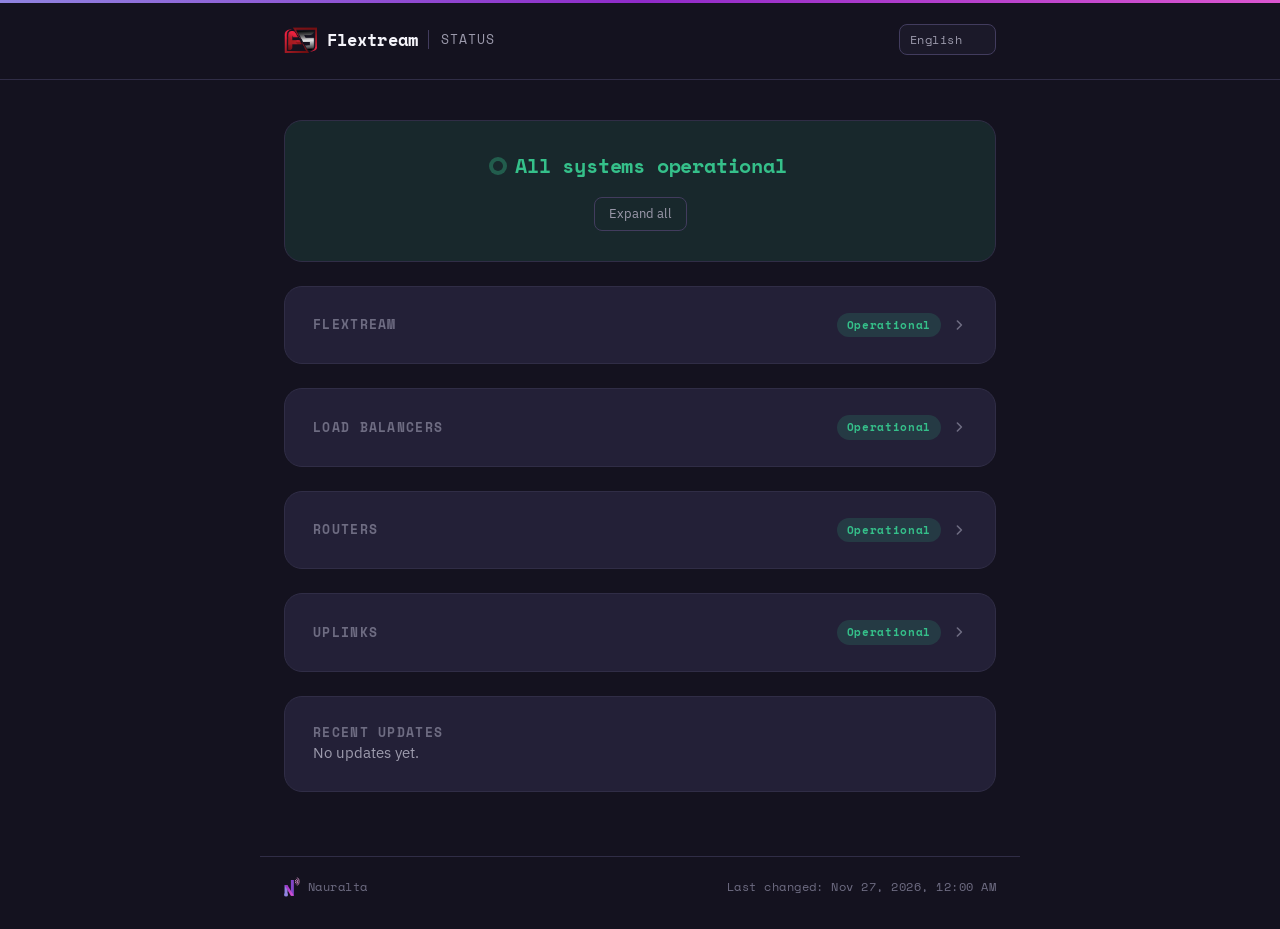
==== commit 37cba1c6: "Publish status page" ====
--- a/index.html
+++ b/index.html
@@ -1,4 +1,4 @@
-<!doctype html><html lang="en" class="no-i18n"><head><meta charset="utf-8"><meta name="viewport" content="width=device-width, initial-scale=1"><meta name="robots" content="index, follow"><title>Flextream</title><link rel="preconnect" href="https://fonts.googleapis.com"><link rel="preconnect" href="https://fonts.gstatic.com" crossorigin><link href="https://fonts.googleapis.com/css2?family=Space+Mono:wght@400;700&family=IBM+Plex+Sans:wght@400;500;600&display=swap" rel="stylesheet"><link rel="stylesheet" href="style.css"><noscript><style>html.no-i18n{visibility:visible}</style></noscript></head><body><header class="topbar"><div class="wrap topbar-inner"><div class="brand-group"><img class="logo-icon" alt="" src="[data-uri]"><span class="brand-name">Flextream</span><span class="brand-sub" data-i18n="brand.subtitle">Status</span></div><select id="lang-switch" class="lang-switch" aria-label="Language"></select></div></header><main class="wrap"><section class="hero hero-good"><div class="hero-status"><span class="hero-dot"></span><h1 data-i18n="hero.good">All systems operational</h1></div><button type="button" id="toggle-all-groups" class="hero-toggle-all" data-i18n="groups.expandAll">Expand all</button></section><section class="card group collapsed" data-group-id="4f434b17-e284-45f6-877b-3757118f8324"><button type="button" class="group-head" data-group-toggle><h2 class="group-title">Flextream</h2><span class="group-head-right"><span class="badge badge-good" data-i18n="state.operational">Operational</span><svg class="chevron" viewBox="0 0 20 20" fill="none" xmlns="http://www.w3.org/2000/svg" aria-hidden="true"><path d="M5 8l5 5 5-5" stroke="currentColor" stroke-width="2" stroke-linecap="round" stroke-linejoin="round"/></svg></span></button><div class="rows"><div class="row"><div class="row-top"><span class="row-name-group"><span class="dot dot-good"></span><span class="row-name">Shared Services</span><span class="sr-only" data-i18n="state.operational">Operational</span></span><span class="row-uptime uptime-good" data-i18n-template="history.uptime" data-value="98.732">98.732% uptime</span></div><div class="hbars"><span class="hbar hbar-nodata" tabindex="0" data-status="nodata" data-date="2026-08-28" data-down-seconds="0" data-degraded-seconds="0"></span><span class="hbar hbar-nodata" tabindex="0" data-status="nodata" data-date="2026-08-29" data-down-seconds="0" data-degraded-seconds="0"></span><span class="hbar hbar-nodata" tabindex="0" data-status="nodata" data-date="2026-08-30" data-down-seconds="0" data-degraded-seconds="0"></span><span class="hbar hbar-nodata" tabindex="0" data-status="nodata" data-date="2026-08-31" data-down-seconds="0" data-degraded-seconds="0"></span><span class="hbar hbar-nodata" tabindex="0" data-status="nodata" data-date="2026-09-01" data-down-seconds="0" data-degraded-seconds="0"></span><span class="hbar hbar-nodata" tabindex="0" data-status="nodata" data-date="2026-09-02" data-down-seconds="0" data-degraded-seconds="0"></span><span class="hbar hbar-nodata" tabindex="0" data-status="nodata" data-date="2026-09-03" data-down-seconds="0" data-degraded-seconds="0"></span><span class="hbar hbar-nodata" tabindex="0" data-status="nodata" data-date="2026-09-04" data-down-seconds="0" data-degraded-seconds="0"></span><span class="hbar hbar-nodata" tabindex="0" data-status="nodata" data-date="2026-09-05" data-down-seconds="0" data-degraded-seconds="0"></span><span class="hbar hbar-nodata" tabindex="0" data-status="nodata" data-date="2026-09-06" data-down-seconds="0" data-degraded-seconds="0"></span><span class="hbar hbar-nodata" tabindex="0" data-status="nodata" data-date="2026-09-07" data-down-seconds="0" data-degraded-seconds="0"></span><span class="hbar hbar-nodata" tabindex="0" data-status="nodata" data-date="2026-09-08" data-down-seconds="0" data-degraded-seconds="0"></span><span class="hbar hbar-operational" tabindex="0" data-status="operational" data-date="2026-09-09" data-down-seconds="0" data-degraded-seconds="0"></span><span class="hbar hbar-operational" tabindex="0" data-status="operational" data-date="2026-09-10" data-down-seconds="0" data-degraded-seconds="0"></span><span class="hbar hbar-operational" tabindex="0" data-status="operational" data-date="2026-09-11" data-down-seconds="0" data-degraded-seconds="0"></span><span class="hbar hbar-operational" tabindex="0" data-status="operational" data-date="2026-09-12" data-down-seconds="0" data-degraded-seconds="0"></span><span class="hbar hbar-operational" tabindex="0" data-status="operational" data-date="2026-09-13" data-down-seconds="0" data-degraded-seconds="0"></span><span class="hbar hbar-operational" tabindex="0" data-status="operational" data-date="2026-09-14" data-down-seconds="0" data-degraded-seconds="0"></span><span class="hbar hbar-operational" tabindex="0" data-status="operational" data-date="2026-09-15" data-down-seconds="0" data-degraded-seconds="0"></span><span class="hbar hbar-operational" tabindex="0" data-status="operational" data-date="2026-09-16" data-down-seconds="0" data-degraded-seconds="0"></span><span class="hbar hbar-operational" tabindex="0" data-status="operational" data-date="2026-09-17" data-down-seconds="0" data-degraded-seconds="0"></span><span class="hbar hbar-operational" tabindex="0" data-status="operational" data-date="2026-09-18" data-down-seconds="0" data-degraded-seconds="0"></span><span class="hbar hbar-operational" tabindex="0" data-status="operational" data-date="2026-09-19" data-down-seconds="0" data-degraded-seconds="0"></span><span class="hbar hbar-operational" tabindex="0" data-status="operational" data-date="2026-09-20" data-down-seconds="0" data-degraded-seconds="0"></span><span class="hbar hbar-operational" tabindex="0" data-status="operational" data-date="2026-09-21" data-down-seconds="0" data-degraded-seconds="0"></span><span class="hbar hbar-operational" tabindex="0" data-status="operational" data-date="2026-09-22" data-down-seconds="0" data-degraded-seconds="0"></span><span class="hbar hbar-operational" tabindex="0" data-status="operational" data-date="2026-09-23" data-down-seconds="0" data-degraded-seconds="0"></span><span class="hbar hbar-operational" tabindex="0" data-status="operational" data-date="2026-09-24" data-down-seconds="0" data-degraded-seconds="0"></span><span class="hbar hbar-operational" tabindex="0" data-status="operational" data-date="2026-09-25" data-down-seconds="0" data-degraded-seconds="0"></span><span class="hbar hbar-operational" tabindex="0" data-status="operational" data-date="2026-09-26" data-down-seconds="0" data-degraded-seconds="0"></span><span class="hbar hbar-operational" tabindex="0" data-status="operational" data-date="2026-09-27" data-down-seconds="0" data-degraded-seconds="0"></span><span class="hbar hbar-operational" tabindex="0" data-status="operational" data-date="2026-09-28" data-down-seconds="0" data-degraded-seconds="0"></span><span class="hbar hbar-operational" tabindex="0" data-status="operational" data-date="2026-09-29" data-down-seconds="0" data-degraded-seconds="0"></span><span class="hbar hbar-operational" tabindex="0" data-status="operational" data-date="2026-09-30" data-down-seconds="0" data-degraded-seconds="0"></span><span class="hbar hbar-operational" tabindex="0" data-status="operational" data-date="2026-10-01" data-down-seconds="0" data-degraded-seconds="0"></span><span class="hbar hbar-operational" tabindex="0" data-status="operational" data-date="2026-10-02" data-down-seconds="0" data-degraded-seconds="0"></span><span class="hbar hbar-operational" tabindex="0" data-status="operational" data-date="2026-10-03" data-down-seconds="0" data-degraded-seconds="0"></span><span class="hbar hbar-operational" tabindex="0" data-status="operational" data-date="2026-10-04" data-down-seconds="0" data-degraded-seconds="0"></span><span class="hbar hbar-operational" tabindex="0" data-status="operational" data-date="2026-10-05" data-down-seconds="0" data-degraded-seconds="0"></span><span class="hbar hbar-operational" tabindex="0" data-status="operational" data-date="2026-10-06" data-down-seconds="0" data-degraded-seconds="0"></span><span class="hbar hbar-operational" tabindex="0" data-status="operational" data-date="2026-10-07" data-down-seconds="0" data-degraded-seconds="0"></span><span class="hbar hbar-operational" tabindex="0" data-status="operational" data-date="2026-10-08" data-down-seconds="0" data-degraded-seconds="0"></span><span class="hbar hbar-operational" tabindex="0" data-status="operational" data-date="2026-10-09" data-down-seconds="0" data-degraded-seconds="0"></span><span class="hbar hbar-operational" tabindex="0" data-status="operational" data-date="2026-10-10" data-down-seconds="0" data-degraded-seconds="0"></span><span class="hbar hbar-operational" tabindex="0" data-status="operational" data-date="2026-10-11" data-down-seconds="0" data-degraded-seconds="0"></span><span class="hbar hbar-operational" tabindex="0" data-status="operational" data-date="2026-10-12" data-down-seconds="0" data-degraded-seconds="0"></span><span class="hbar hbar-operational" tabindex="0" data-status="operational" data-date="2026-10-13" data-down-seconds="0" data-degraded-seconds="0"></span><span class="hbar hbar-operational" tabindex="0" data-status="operational" data-date="2026-10-14" data-down-seconds="0" data-degraded-seconds="0"></span><span class="hbar hbar-operational" tabindex="0" data-status="operational" data-date="2026-10-15" data-down-seconds="0" data-degraded-seconds="0"></span><span class="hbar hbar-down" tabindex="0" data-status="down" data-date="2026-10-16" data-down-seconds="178.452" data-degraded-seconds="0"></span><span class="hbar hbar-operational" tabindex="0" data-status="operational" data-date="2026-10-17" data-down-seconds="0" data-degraded-seconds="0"></span><span class="hbar hbar-down" tabindex="0" data-status="down" data-date="2026-10-18" data-down-seconds="4532.811" data-degraded-seconds="0"></span><span class="hbar hbar-down" tabindex="0" data-status="down" data-date="2026-10-19" data-down-seconds="80244.859" data-degraded-seconds="0"></span><span class="hbar hbar-operational" tabindex="0" data-status="operational" data-date="2026-10-20" data-down-seconds="0" data-degraded-seconds="0"></span><span class="hbar hbar-operational" tabindex="0" data-status="operational" data-date="2026-10-21" data-down-seconds="0" data-degraded-seconds="0"></span><span class="hbar hbar-operational" tabindex="0" data-status="operational" data-date="2026-10-22" data-down-seconds="0" data-degraded-seconds="0"></span><span class="hbar hbar-operational" tabindex="0" data-status="operational" data-date="2026-10-23" data-down-seconds="0" data-degraded-seconds="0"></span><span class="hbar hbar-operational" tabindex="0" data-status="operational" data-date="2026-10-24" data-down-seconds="0" data-degraded-seconds="0"></span><span class="hbar hbar-operational" tabindex="0" data-status="operational" data-date="2026-10-25" data-down-seconds="0" data-degraded-seconds="0"></span><span class="hbar hbar-operational" tabindex="0" data-status="operational" data-date="2026-10-26" data-down-seconds="0" data-degraded-seconds="0"></span><span class="hbar hbar-operational" tabindex="0" data-status="operational" data-date="2026-10-27" data-down-seconds="0" data-degraded-seconds="0"></span><span class="hbar hbar-operational" tabindex="0" data-status="operational" data-date="2026-10-28" data-down-seconds="0" data-degraded-seconds="0"></span><span class="hbar hbar-operational" tabindex="0" data-status="operational" data-date="2026-10-29" data-down-seconds="0" data-degraded-seconds="0"></span><span class="hbar hbar-operational" tabindex="0" data-status="operational" data-date="2026-10-30" data-down-seconds="0" data-degraded-seconds="0"></span><span class="hbar hbar-operational" tabindex="0" data-status="operational" data-date="2026-10-31" data-down-seconds="0" data-degraded-seconds="0"></span><span class="hbar hbar-operational" tabindex="0" data-status="operational" data-date="2026-11-01" data-down-seconds="0" data-degraded-seconds="0"></span><span class="hbar hbar-operational" tabindex="0" data-status="operational" data-date="2026-11-02" data-down-seconds="0" data-degraded-seconds="0"></span><span class="hbar hbar-operational" tabindex="0" data-status="operational" data-date="2026-11-03" data-down-seconds="0" data-degraded-seconds="0"></span><span class="hbar hbar-operational" tabindex="0" data-status="operational" data-date="2026-11-04" data-down-seconds="0" data-degraded-seconds="0"></span><span class="hbar hbar-operational" tabindex="0" data-status="operational" data-date="2026-11-05" data-down-seconds="0" data-degraded-seconds="0"></span><span class="hbar hbar-operational" tabindex="0" data-status="operational" data-date="2026-11-06" data-down-seconds="0" data-degraded-seconds="0"></span><span class="hbar hbar-operational" tabindex="0" data-status="operational" data-date="2026-11-07" data-down-seconds="0" data-degraded-seconds="0"></span><span class="hbar hbar-operational" tabindex="0" data-status="operational" data-date="2026-11-08" data-down-seconds="0" data-degraded-seconds="0"></span><span class="hbar hbar-operational" tabindex="0" data-status="operational" data-date="2026-11-09" data-down-seconds="0" data-degraded-seconds="0"></span><span class="hbar hbar-operational" tabindex="0" data-status="operational" data-date="2026-11-10" data-down-seconds="0" data-degraded-seconds="0"></span><span class="hbar hbar-operational" tabindex="0" data-status="operational" data-date="2026-11-11" data-down-seconds="0" data-degraded-seconds="0"></span><span class="hbar hbar-operational" tabindex="0" data-status="operational" data-date="2026-11-12" data-down-seconds="0" data-degraded-seconds="0"></span><span class="hbar hbar-operational" tabindex="0" data-status="operational" data-date="2026-11-13" data-down-seconds="0" data-degraded-seconds="0"></span><span class="hbar hbar-operational" tabindex="0" data-status="operational" data-date="2026-11-14" data-down-seconds="0" data-degraded-seconds="0"></span><span class="hbar hbar-operational" tabindex="0" data-status="operational" data-date="2026-11-15" data-down-seconds="0" data-degraded-seconds="0"></span><span class="hbar hbar-operational" tabindex="0" data-status="operational" data-date="2026-11-16" data-down-seconds="0" data-degraded-seconds="0"></span><span class="hbar hbar-operational" tabindex="0" data-status="operational" data-date="2026-11-17" data-down-seconds="0" data-degraded-seconds="0"></span><span class="hbar hbar-operational" tabindex="0" data-status="operational" data-date="2026-11-18" data-down-seconds="0" data-degraded-seconds="0"></span><span class="hbar hbar-operational" tabindex="0" data-status="operational" data-date="2026-11-19" data-down-seconds="0" data-degraded-seconds="0"></span><span class="hbar hbar-operational" tabindex="0" data-status="operational" data-date="2026-11-20" data-down-seconds="0" data-degraded-seconds="0"></span><span class="hbar hbar-operational" tabindex="0" data-status="operational" data-date="2026-11-21" data-down-seconds="0" data-degraded-seconds="0"></span><span class="hbar hbar-operational" tabindex="0" data-status="operational" data-date="2026-11-22" data-down-seconds="0" data-degraded-seconds="0"></span><span class="hbar hbar-operational" tabindex="0" data-status="operational" data-date="2026-11-23" data-down-seconds="0" data-degraded-seconds="0"></span><span class="hbar hbar-operational" tabindex="0" data-status="operational" data-date="2026-11-24" data-down-seconds="0" data-degraded-seconds="0"></span><span class="hbar hbar-operational" tabindex="0" data-status="operational" data-date="2026-11-25" data-down-seconds="0" data-degraded-seconds="0"></span><span class="hbar hbar-operational" tabindex="0" data-status="operational" data-date="2026-11-26" data-down-seconds="0" data-degraded-seconds="0"></span></div><div class="row-dates"><span class="days-full" data-i18n-template="history.daysAgo" data-value="90">90 days ago</span><span class="days-mobile" data-i18n-template="history.daysAgo" data-value="30">30 days ago</span><span data-i18n="history.today">Today</span></div></div><div class="row"><div class="row-top"><span class="row-name-group"><span class="dot dot-good"></span><span class="row-name">Beta</span><span class="sr-only" data-i18n="state.operational">Operational</span></span><span class="row-uptime uptime-good" data-i18n-template="history.uptime" data-value="100">100% uptime</span></div><div class="hbars"><span class="hbar hbar-nodata" tabindex="0" data-status="nodata" data-date="2026-08-28" data-down-seconds="0" data-degraded-seconds="0"></span><span class="hbar hbar-nodata" tabindex="0" data-status="nodata" data-date="2026-08-29" data-down-seconds="0" data-degraded-seconds="0"></span><span class="hbar hbar-nodata" tabindex="0" data-status="nodata" data-date="2026-08-30" data-down-seconds="0" data-degraded-seconds="0"></span><span class="hbar hbar-nodata" tabindex="0" data-status="nodata" data-date="2026-08-31" data-down-seconds="0" data-degraded-seconds="0"></span><span class="hbar hbar-nodata" tabindex="0" data-status="nodata" data-date="2026-09-01" data-down-seconds="0" data-degraded-seconds="0"></span><span class="hbar hbar-nodata" tabindex="0" data-status="nodata" data-date="2026-09-02" data-down-seconds="0" data-degraded-seconds="0"></span><span class="hbar hbar-nodata" tabindex="0" data-status="nodata" data-date="2026-09-03" data-down-seconds="0" data-degraded-seconds="0"></span><span class="hbar hbar-nodata" tabindex="0" data-status="nodata" data-date="2026-09-04" data-down-seconds="0" data-degraded-seconds="0"></span><span class="hbar hbar-nodata" tabindex="0" data-status="nodata" data-date="2026-09-05" data-down-seconds="0" data-degraded-seconds="0"></span><span class="hbar hbar-nodata" tabindex="0" data-status="nodata" data-date="2026-09-06" data-down-seconds="0" data-degraded-seconds="0"></span><span class="hbar hbar-nodata" tabindex="0" data-status="nodata" data-date="2026-09-07" data-down-seconds="0" data-degraded-seconds="0"></span><span class="hbar hbar-nodata" tabindex="0" data-status="nodata" data-date="2026-09-08" data-down-seconds="0" data-degraded-seconds="0"></span><span class="hbar hbar-operational" tabindex="0" data-status="operational" data-date="2026-09-09" data-down-seconds="0" data-degraded-seconds="0"></span><span class="hbar hbar-operational" tabindex="0" data-status="operational" data-date="2026-09-10" data-down-seconds="0" data-degraded-seconds="0"></span><span class="hbar hbar-operational" tabindex="0" data-status="operational" data-date="2026-09-11" data-down-seconds="0" data-degraded-seconds="0"></span><span class="hbar hbar-operational" tabindex="0" data-status="operational" data-date="2026-09-12" data-down-seconds="0" data-degraded-seconds="0"></span><span class="hbar hbar-operational" tabindex="0" data-status="operational" data-date="2026-09-13" data-down-seconds="0" data-degraded-seconds="0"></span><span class="hbar hbar-operational" tabindex="0" data-status="operational" data-date="2026-09-14" data-down-seconds="0" data-degraded-seconds="0"></span><span class="hbar hbar-operational" tabindex="0" data-status="operational" data-date="2026-09-15" data-down-seconds="0" data-degraded-seconds="0"></span><span class="hbar hbar-operational" tabindex="0" data-status="operational" data-date="2026-09-16" data-down-seconds="0" data-degraded-seconds="0"></span><span class="hbar hbar-operational" tabindex="0" data-status="operational" data-date="2026-09-17" data-down-seconds="0" data-degraded-seconds="0"></span><span class="hbar hbar-operational" tabindex="0" data-status="operational" data-date="2026-09-18" data-down-seconds="0" data-degraded-seconds="0"></span><span class="hbar hbar-operational" tabindex="0" data-status="operational" data-date="2026-09-19" data-down-seconds="0" data-degraded-seconds="0"></span><span class="hbar hbar-operational" tabindex="0" data-status="operational" data-date="2026-09-20" data-down-seconds="0" data-degraded-seconds="0"></span><span class="hbar hbar-operational" tabindex="0" data-status="operational" data-date="2026-09-21" data-down-seconds="0" data-degraded-seconds="0"></span><span class="hbar hbar-operational" tabindex="0" data-status="operational" data-date="2026-09-22" data-down-seconds="0" data-degraded-seconds="0"></span><span class="hbar hbar-operational" tabindex="0" data-status="operational" data-date="2026-09-23" data-down-seconds="0" data-degraded-seconds="0"></span><span class="hbar hbar-operational" tabindex="0" data-status="operational" data-date="2026-09-24" data-down-seconds="0" data-degraded-seconds="0"></span><span class="hbar hbar-operational" tabindex="0" data-status="operational" data-date="2026-09-25" data-down-seconds="0" data-degraded-seconds="0"></span><span class="hbar hbar-operational" tabindex="0" data-status="operational" data-date="2026-09-26" data-down-seconds="0" data-degraded-seconds="0"></span><span class="hbar hbar-operational" tabindex="0" data-status="operational" data-date="2026-09-27" data-down-seconds="0" data-degraded-seconds="0"></span><span class="hbar hbar-operational" tabindex="0" data-status="operational" data-date="2026-09-28" data-down-seconds="0" data-degraded-seconds="0"></span><span class="hbar hbar-operational" tabindex="0" data-status="operational" data-date="2026-09-29" data-down-seconds="0" data-degraded-seconds="0"></span><span class="hbar hbar-operational" tabindex="0" data-status="operational" data-date="2026-09-30" data-down-seconds="0" data-degraded-seconds="0"></span><span class="hbar hbar-operational" tabindex="0" data-status="operational" data-date="2026-10-01" data-down-seconds="0" data-degraded-seconds="0"></span><span class="hbar hbar-operational" tabindex="0" data-status="operational" data-date="2026-10-02" data-down-seconds="0" data-degraded-seconds="0"></span><span class="hbar hbar-operational" tabindex="0" data-status="operational" data-date="2026-10-03" data-down-seconds="0" data-degraded-seconds="0"></span><span class="hbar hbar-operational" tabindex="0" data-status="operational" data-date="2026-10-04" data-down-seconds="0" data-degraded-seconds="0"></span><span class="hbar hbar-operational" tabindex="0" data-status="operational" data-date="2026-10-05" data-down-seconds="0" data-degraded-seconds="0"></span><span class="hbar hbar-operational" tabindex="0" data-status="operational" data-date="2026-10-06" data-down-seconds="0" data-degraded-seconds="0"></span><span class="hbar hbar-operational" tabindex="0" data-status="operational" data-date="2026-10-07" data-down-seconds="0" data-degraded-seconds="0"></span><span class="hbar hbar-operational" tabindex="0" data-status="operational" data-date="2026-10-08" data-down-seconds="0" data-degraded-seconds="0"></span><span class="hbar hbar-operational" tabindex="0" data-status="operational" data-date="2026-10-09" data-down-seconds="0" data-degraded-seconds="0"></span><span class="hbar hbar-operational" tabindex="0" data-status="operational" data-date="2026-10-10" data-down-seconds="0" data-degraded-seconds="0"></span><span class="hbar hbar-operational" tabindex="0" data-status="operational" data-date="2026-10-11" data-down-seconds="0" data-degraded-seconds="0"></span><span class="hbar hbar-operational" tabindex="0" data-status="operational" data-date="2026-10-12" data-down-seconds="0" data-degraded-seconds="0"></span><span class="hbar hbar-operational" tabindex="0" data-status="operational" data-date="2026-10-13" data-down-seconds="0" data-degraded-seconds="0"></span><span class="hbar hbar-operational" tabindex="0" data-status="operational" data-date="2026-10-14" data-down-seconds="0" data-degraded-seconds="0"></span><span class="hbar hbar-operational" tabindex="0" data-status="operational" data-date="2026-10-15" data-down-seconds="0" data-degraded-seconds="0"></span><span class="hbar hbar-operational" tabindex="0" data-status="operational" data-date="2026-10-16" data-down-seconds="0" data-degraded-seconds="0"></span><span class="hbar hbar-operational" tabindex="0" data-status="operational" data-date="2026-10-17" data-down-seconds="0" data-degraded-seconds="0"></span><span class="hbar hbar-operational" tabindex="0" data-status="operational" data-date="2026-10-18" data-down-seconds="0" data-degraded-seconds="0"></span><span class="hbar hbar-operational" tabindex="0" data-status="operational" data-date="2026-10-19" data-down-seconds="0" data-degraded-seconds="0"></span><span class="hbar hbar-operational" tabindex="0" data-status="operational" data-date="2026-10-20" data-down-seconds="0" data-degraded-seconds="0"></span><span class="hbar hbar-operational" tabindex="0" data-status="operational" data-date="2026-10-21" data-down-seconds="0" data-degraded-seconds="0"></span><span class="hbar hbar-operational" tabindex="0" data-status="operational" data-date="2026-10-22" data-down-seconds="0" data-degraded-seconds="0"></span><span class="hbar hbar-operational" tabindex="0" data-status="operational" data-date="2026-10-23" data-down-seconds="0" data-degraded-seconds="0"></span><span class="hbar hbar-operational" tabindex="0" data-status="operational" data-date="2026-10-24" data-down-seconds="0" data-degraded-seconds="0"></span><span class="hbar hbar-operational" tabindex="0" data-status="operational" data-date="2026-10-25" data-down-seconds="0" data-degraded-seconds="0"></span><span class="hbar hbar-operational" tabindex="0" data-status="operational" data-date="2026-10-26" data-down-seconds="0" data-degraded-seconds="0"></span><span class="hbar hbar-operational" tabindex="0" data-status="operational" data-date="2026-10-27" data-down-seconds="0" data-degraded-seconds="0"></span><span class="hbar hbar-operational" tabindex="0" data-status="operational" data-date="2026-10-28" data-down-seconds="0" data-degraded-seconds="0"></span><span class="hbar hbar-operational" tabindex="0" data-status="operational" data-date="2026-10-29" data-down-seconds="0" data-degraded-seconds="0"></span><span class="hbar hbar-operational" tabindex="0" data-status="operational" data-date="2026-10-30" data-down-seconds="0" data-degraded-seconds="0"></span><span class="hbar hbar-operational" tabindex="0" data-status="operational" data-date="2026-10-31" data-down-seconds="0" data-degraded-seconds="0"></span><span class="hbar hbar-operational" tabindex="0" data-status="operational" data-date="2026-11-01" data-down-seconds="0" data-degraded-seconds="0"></span><span class="hbar hbar-operational" tabindex="0" data-status="operational" data-date="2026-11-02" data-down-seconds="0" data-degraded-seconds="0"></span><span class="hbar hbar-operational" tabindex="0" data-status="operational" data-date="2026-11-03" data-down-seconds="0" data-degraded-seconds="0"></span><span class="hbar hbar-operational" tabindex="0" data-status="operational" data-date="2026-11-04" data-down-seconds="0" data-degraded-seconds="0"></span><span class="hbar hbar-operational" tabindex="0" data-status="operational" data-date="2026-11-05" data-down-seconds="0" data-degraded-seconds="0"></span><span class="hbar hbar-operational" tabindex="0" data-status="operational" data-date="2026-11-06" data-down-seconds="0" data-degraded-seconds="0"></span><span class="hbar hbar-operational" tabindex="0" data-status="operational" data-date="2026-11-07" data-down-seconds="0" data-degraded-seconds="0"></span><span class="hbar hbar-operational" tabindex="0" data-status="operational" data-date="2026-11-08" data-down-seconds="0" data-degraded-seconds="0"></span><span class="hbar hbar-operational" tabindex="0" data-status="operational" data-date="2026-11-09" data-down-seconds="0" data-degraded-seconds="0"></span><span class="hbar hbar-operational" tabindex="0" data-status="operational" data-date="2026-11-10" data-down-seconds="0" data-degraded-seconds="0"></span><span class="hbar hbar-operational" tabindex="0" data-status="operational" data-date="2026-11-11" data-down-seconds="0" data-degraded-seconds="0"></span><span class="hbar hbar-operational" tabindex="0" data-status="operational" data-date="2026-11-12" data-down-seconds="0" data-degraded-seconds="0"></span><span class="hbar hbar-operational" tabindex="0" data-status="operational" data-date="2026-11-13" data-down-seconds="0" data-degraded-seconds="0"></span><span class="hbar hbar-operational" tabindex="0" data-status="operational" data-date="2026-11-14" data-down-seconds="0" data-degraded-seconds="0"></span><span class="hbar hbar-operational" tabindex="0" data-status="operational" data-date="2026-11-15" data-down-seconds="0" data-degraded-seconds="0"></span><span class="hbar hbar-operational" tabindex="0" data-status="operational" data-date="2026-11-16" data-down-seconds="0" data-degraded-seconds="0"></span><span class="hbar hbar-operational" tabindex="0" data-status="operational" data-date="2026-11-17" data-down-seconds="0" data-degraded-seconds="0"></span><span class="hbar hbar-operational" tabindex="0" data-status="operational" data-date="2026-11-18" data-down-seconds="0" data-degraded-seconds="0"></span><span class="hbar hbar-operational" tabindex="0" data-status="operational" data-date="2026-11-19" data-down-seconds="0" data-degraded-seconds="0"></span><span class="hbar hbar-operational" tabindex="0" data-status="operational" data-date="2026-11-20" data-down-seconds="0" data-degraded-seconds="0"></span><span class="hbar hbar-operational" tabindex="0" data-status="operational" data-date="2026-11-21" data-down-seconds="0" data-degraded-seconds="0"></span><span class="hbar hbar-operational" tabindex="0" data-status="operational" data-date="2026-11-22" data-down-seconds="0" data-degraded-seconds="0"></span><span class="hbar hbar-operational" tabindex="0" data-status="operational" data-date="2026-11-23" data-down-seconds="0" data-degraded-seconds="0"></span><span class="hbar hbar-operational" tabindex="0" data-status="operational" data-date="2026-11-24" data-down-seconds="0" data-degraded-seconds="0"></span><span class="hbar hbar-operational" tabindex="0" data-status="operational" data-date="2026-11-25" data-down-seconds="0" data-degraded-seconds="0"></span><span class="hbar hbar-operational" tabindex="0" data-status="operational" data-date="2026-11-26" data-down-seconds="0" data-degraded-seconds="0"></span></div><div class="row-dates"><span class="days-full" data-i18n-template="history.daysAgo" data-value="90">90 days ago</span><span class="days-mobile" data-i18n-template="history.daysAgo" data-value="30">30 days ago</span><span data-i18n="history.today">Today</span></div></div></div></section><section class="card group collapsed" data-group-id="c64dd9c5-14b5-45bf-860f-13e2bdd14dba"><button type="button" class="group-head" data-group-toggle><h2 class="group-title">Load Balancers</h2><span class="group-head-right"><span class="badge badge-good" data-i18n="state.operational">Operational</span><svg class="chevron" viewBox="0 0 20 20" fill="none" xmlns="http://www.w3.org/2000/svg" aria-hidden="true"><path d="M5 8l5 5 5-5" stroke="currentColor" stroke-width="2" stroke-linecap="round" stroke-linejoin="round"/></svg></span></button><div class="rows"><div class="row"><div class="row-top"><span class="row-name-group"><span class="dot dot-good"></span><span class="row-name">lb01 - HTTPS</span><span class="sr-only" data-i18n="state.operational">Operational</span></span><span class="row-uptime uptime-good" data-i18n-template="history.uptime" data-value="100">100% uptime</span></div><div class="hbars"><span class="hbar hbar-nodata" tabindex="0" data-status="nodata" data-date="2026-08-28" data-down-seconds="0" data-degraded-seconds="0"></span><span class="hbar hbar-nodata" tabindex="0" data-status="nodata" data-date="2026-08-29" data-down-seconds="0" data-degraded-seconds="0"></span><span class="hbar hbar-nodata" tabindex="0" data-status="nodata" data-date="2026-08-30" data-down-seconds="0" data-degraded-seconds="0"></span><span class="hbar hbar-nodata" tabindex="0" data-status="nodata" data-date="2026-08-31" data-down-seconds="0" data-degraded-seconds="0"></span><span class="hbar hbar-nodata" tabindex="0" data-status="nodata" data-date="2026-09-01" data-down-seconds="0" data-degraded-seconds="0"></span><span class="hbar hbar-nodata" tabindex="0" data-status="nodata" data-date="2026-09-02" data-down-seconds="0" data-degraded-seconds="0"></span><span class="hbar hbar-nodata" tabindex="0" data-status="nodata" data-date="2026-09-03" data-down-seconds="0" data-degraded-seconds="0"></span><span class="hbar hbar-nodata" tabindex="0" data-status="nodata" data-date="2026-09-04" data-down-seconds="0" data-degraded-seconds="0"></span><span class="hbar hbar-nodata" tabindex="0" data-status="nodata" data-date="2026-09-05" data-down-seconds="0" data-degraded-seconds="0"></span><span class="hbar hbar-operational" tabindex="0" data-status="operational" data-date="2026-09-06" data-down-seconds="0" data-degraded-seconds="0"></span><span class="hbar hbar-operational" tabindex="0" data-status="operational" data-date="2026-09-07" data-down-seconds="0" data-degraded-seconds="0"></span><span class="hbar hbar-operational" tabindex="0" data-status="operational" data-date="2026-09-08" data-down-seconds="0" data-degraded-seconds="0"></span><span class="hbar hbar-operational" tabindex="0" data-status="operational" data-date="2026-09-09" data-down-seconds="0" data-degraded-seconds="0"></span><span class="hbar hbar-operational" tabindex="0" data-status="operational" data-date="2026-09-10" data-down-seconds="0" data-degraded-seconds="0"></span><span class="hbar hbar-operational" tabindex="0" data-status="operational" data-date="2026-09-11" data-down-seconds="0" data-degraded-seconds="0"></span><span class="hbar hbar-operational" tabindex="0" data-status="operational" data-date="2026-09-12" data-down-seconds="0" data-degraded-seconds="0"></span><span class="hbar hbar-operational" tabindex="0" data-status="operational" data-date="2026-09-13" data-down-seconds="0" data-degraded-seconds="0"></span><span class="hbar hbar-operational" tabindex="0" data-status="operational" data-date="2026-09-14" data-down-seconds="0" data-degraded-seconds="0"></span><span class="hbar hbar-operational" tabindex="0" data-status="operational" data-date="2026-09-15" data-down-seconds="0" data-degraded-seconds="0"></span><span class="hbar hbar-operational" tabindex="0" data-status="operational" data-date="2026-09-16" data-down-seconds="0" data-degraded-seconds="0"></span><span class="hbar hbar-operational" tabindex="0" data-status="operational" data-date="2026-09-17" data-down-seconds="0" data-degraded-seconds="0"></span><span class="hbar hbar-operational" tabindex="0" data-status="operational" data-date="2026-09-18" data-down-seconds="0" data-degraded-seconds="0"></span><span class="hbar hbar-operational" tabindex="0" data-status="operational" data-date="2026-09-19" data-down-seconds="0" data-degraded-seconds="0"></span><span class="hbar hbar-operational" tabindex="0" data-status="operational" data-date="2026-09-20" data-down-seconds="0" data-degraded-seconds="0"></span><span class="hbar hbar-operational" tabindex="0" data-status="operational" data-date="2026-09-21" data-down-seconds="0" data-degraded-seconds="0"></span><span class="hbar hbar-operational" tabindex="0" data-status="operational" data-date="2026-09-22" data-down-seconds="0" data-degraded-seconds="0"></span><span class="hbar hbar-operational" tabindex="0" data-status="operational" data-date="2026-09-23" data-down-seconds="0" data-degraded-seconds="0"></span><span class="hbar hbar-operational" tabindex="0" data-status="operational" data-date="2026-09-24" data-down-seconds="0" data-degraded-seconds="0"></span><span class="hbar hbar-operational" tabindex="0" data-status="operational" data-date="2026-09-25" data-down-seconds="0" data-degraded-seconds="0"></span><span class="hbar hbar-operational" tabindex="0" data-status="operational" data-date="2026-09-26" data-down-seconds="0" data-degraded-seconds="0"></span><span class="hbar hbar-operational" tabindex="0" data-status="operational" data-date="2026-09-27" data-down-seconds="0" data-degraded-seconds="0"></span><span class="hbar hbar-operational" tabindex="0" data-status="operational" data-date="2026-09-28" data-down-seconds="0" data-degraded-seconds="0"></span><span class="hbar hbar-operational" tabindex="0" data-status="operational" data-date="2026-09-29" data-down-seconds="0" data-degraded-seconds="0"></span><span class="hbar hbar-operational" tabindex="0" data-status="operational" data-date="2026-09-30" data-down-seconds="0" data-degraded-seconds="0"></span><span class="hbar hbar-operational" tabindex="0" data-status="operational" data-date="2026-10-01" data-down-seconds="0" data-degraded-seconds="0"></span><span class="hbar hbar-operational" tabindex="0" data-status="operational" data-date="2026-10-02" data-down-seconds="0" data-degraded-seconds="0"></span><span class="hbar hbar-operational" tabindex="0" data-status="operational" data-date="2026-10-03" data-down-seconds="0" data-degraded-seconds="0"></span><span class="hbar hbar-operational" tabindex="0" data-status="operational" data-date="2026-10-04" data-down-seconds="0" data-degraded-seconds="0"></span><span class="hbar hbar-operational" tabindex="0" data-status="operational" data-date="2026-10-05" data-down-seconds="0" data-degraded-seconds="0"></span><span class="hbar hbar-operational" tabindex="0" data-status="operational" data-date="2026-10-06" data-down-seconds="0" data-degraded-seconds="0"></span><span class="hbar hbar-operational" tabindex="0" data-status="operational" data-date="2026-10-07" data-down-seconds="0" data-degraded-seconds="0"></span><span class="hbar hbar-operational" tabindex="0" data-status="operational" data-date="2026-10-08" data-down-seconds="0" data-degraded-seconds="0"></span><span class="hbar hbar-operational" tabindex="0" data-status="operational" data-date="2026-10-09" data-down-seconds="0" data-degraded-seconds="0"></span><span class="hbar hbar-operational" tabindex="0" data-status="operational" data-date="2026-10-10" data-down-seconds="0" data-degraded-seconds="0"></span><span class="hbar hbar-operational" tabindex="0" data-status="operational" data-date="2026-10-11" data-down-seconds="0" data-degraded-seconds="0"></span><span class="hbar hbar-operational" tabindex="0" data-status="operational" data-date="2026-10-12" data-down-seconds="0" data-degraded-seconds="0"></span><span class="hbar hbar-operational" tabindex="0" data-status="operational" data-date="2026-10-13" data-down-seconds="0" data-degraded-seconds="0"></span><span class="hbar hbar-operational" tabindex="0" data-status="operational" data-date="2026-10-14" data-down-seconds="0" data-degraded-seconds="0"></span><span class="hbar hbar-operational" tabindex="0" data-status="operational" data-date="2026-10-15" data-down-seconds="0" data-degraded-seconds="0"></span><span class="hbar hbar-operational" tabindex="0" data-status="operational" data-date="2026-10-16" data-down-seconds="0" data-degraded-seconds="0"></span><span class="hbar hbar-operational" tabindex="0" data-status="operational" data-date="2026-10-17" data-down-seconds="0" data-degraded-seconds="0"></span><span class="hbar hbar-operational" tabindex="0" data-status="operational" data-date="2026-10-18" data-down-seconds="0" data-degraded-seconds="0"></span><span class="hbar hbar-operational" tabindex="0" data-status="operational" data-date="2026-10-19" data-down-seconds="0" data-degraded-seconds="0"></span><span class="hbar hbar-operational" tabindex="0" data-status="operational" data-date="2026-10-20" data-down-seconds="0" data-degraded-seconds="0"></span><span class="hbar hbar-operational" tabindex="0" data-status="operational" data-date="2026-10-21" data-down-seconds="0" data-degraded-seconds="0"></span><span class="hbar hbar-operational" tabindex="0" data-status="operational" data-date="2026-10-22" data-down-seconds="0" data-degraded-seconds="0"></span><span class="hbar hbar-operational" tabindex="0" data-status="operational" data-date="2026-10-23" data-down-seconds="0" data-degraded-seconds="0"></span><span class="hbar hbar-operational" tabindex="0" data-status="operational" data-date="2026-10-24" data-down-seconds="0" data-degraded-seconds="0"></span><span class="hbar hbar-operational" tabindex="0" data-status="operational" data-date="2026-10-25" data-down-seconds="0" data-degraded-seconds="0"></span><span class="hbar hbar-operational" tabindex="0" data-status="operational" data-date="2026-10-26" data-down-seconds="0" data-degraded-seconds="0"></span><span class="hbar hbar-operational" tabindex="0" data-status="operational" data-date="2026-10-27" data-down-seconds="0" data-degraded-seconds="0"></span><span class="hbar hbar-operational" tabindex="0" data-status="operational" data-date="2026-10-28" data-down-seconds="0" data-degraded-seconds="0"></span><span class="hbar hbar-operational" tabindex="0" data-status="operational" data-date="2026-10-29" data-down-seconds="0" data-degraded-seconds="0"></span><span class="hbar hbar-operational" tabindex="0" data-status="operational" data-date="2026-10-30" data-down-seconds="0" data-degraded-seconds="0"></span><span class="hbar hbar-operational" tabindex="0" data-status="operational" data-date="2026-10-31" data-down-seconds="0" data-degraded-seconds="0"></span><span class="hbar hbar-operational" tabindex="0" data-status="operational" data-date="2026-11-01" data-down-seconds="0" data-degraded-seconds="0"></span><span class="hbar hbar-operational" tabindex="0" data-status="operational" data-date="2026-11-02" data-down-seconds="0" data-degraded-seconds="0"></span><span class="hbar hbar-operational" tabindex="0" data-status="operational" data-date="2026-11-03" data-down-seconds="0" data-degraded-seconds="0"></span><span class="hbar hbar-operational" tabindex="0" data-status="operational" data-date="2026-11-04" data-down-seconds="0" data-degraded-seconds="0"></span><span class="hbar hbar-operational" tabindex="0" data-status="operational" data-date="2026-11-05" data-down-seconds="0" data-degraded-seconds="0"></span><span class="hbar hbar-operational" tabindex="0" data-status="operational" data-date="2026-11-06" data-down-seconds="0" data-degraded-seconds="0"></span><span class="hbar hbar-operational" tabindex="0" data-status="operational" data-date="2026-11-07" data-down-seconds="0" data-degraded-seconds="0"></span><span class="hbar hbar-operational" tabindex="0" data-status="operational" data-date="2026-11-08" data-down-seconds="0" data-degraded-seconds="0"></span><span class="hbar hbar-operational" tabindex="0" data-status="operational" data-date="2026-11-09" data-down-seconds="0" data-degraded-seconds="0"></span><span class="hbar hbar-operational" tabindex="0" data-status="operational" data-date="2026-11-10" data-down-seconds="0" data-degraded-seconds="0"></span><span class="hbar hbar-operational" tabindex="0" data-status="operational" data-date="2026-11-11" data-down-seconds="0" data-degraded-seconds="0"></span><span class="hbar hbar-operational" tabindex="0" data-status="operational" data-date="2026-11-12" data-down-seconds="0" data-degraded-seconds="0"></span><span class="hbar hbar-operational" tabindex="0" data-status="operational" data-date="2026-11-13" data-down-seconds="0" data-degraded-seconds="0"></span><span class="hbar hbar-operational" tabindex="0" data-status="operational" data-date="2026-11-14" data-down-seconds="0" data-degraded-seconds="0"></span><span class="hbar hbar-operational" tabindex="0" data-status="operational" data-date="2026-11-15" data-down-seconds="0" data-degraded-seconds="0"></span><span class="hbar hbar-operational" tabindex="0" data-status="operational" data-date="2026-11-16" data-down-seconds="0" data-degraded-seconds="0"></span><span class="hbar hbar-operational" tabindex="0" data-status="operational" data-date="2026-11-17" data-down-seconds="0" data-degraded-seconds="0"></span><span class="hbar hbar-operational" tabindex="0" data-status="operational" data-date="2026-11-18" data-down-seconds="0" data-degraded-seconds="0"></span><span class="hbar hbar-operational" tabindex="0" data-status="operational" data-date="2026-11-19" data-down-seconds="0" data-degraded-seconds="0"></span><span class="hbar hbar-operational" tabindex="0" data-status="operational" data-date="2026-11-20" data-down-seconds="0" data-degraded-seconds="0"></span><span class="hbar hbar-operational" tabindex="0" data-status="operational" data-date="2026-11-21" data-down-seconds="0" data-degraded-seconds="0"></span><span class="hbar hbar-operational" tabindex="0" data-status="operational" data-date="2026-11-22" data-down-seconds="0" data-degraded-seconds="0"></span><span class="hbar hbar-operational" tabindex="0" data-status="operational" data-date="2026-11-23" data-down-seconds="0" data-degraded-seconds="0"></span><span class="hbar hbar-operational" tabindex="0" data-status="operational" data-date="2026-11-24" data-down-seconds="0" data-degraded-seconds="0"></span><span class="hbar hbar-operational" tabindex="0" data-status="operational" data-date="2026-11-25" data-down-seconds="0" data-degraded-seconds="0"></span><span class="hbar hbar-operational" tabindex="0" data-status="operational" data-date="2026-11-26" data-down-seconds="0" data-degraded-seconds="0"></span></div><div class="row-dates"><span class="days-full" data-i18n-template="history.daysAgo" data-value="90">90 days ago</span><span class="days-mobile" data-i18n-template="history.daysAgo" data-value="30">30 days ago</span><span data-i18n="history.today">Today</span></div></div></div></section><section class="card group collapsed" data-group-id="a6f57195-0992-42cc-b8a1-d68f53ce2835"><button type="button" class="group-head" data-group-toggle><h2 class="group-title">Routers</h2><span class="group-head-right"><span class="badge badge-good" data-i18n="state.operational">Operational</span><svg class="chevron" viewBox="0 0 20 20" fill="none" xmlns="http://www.w3.org/2000/svg" aria-hidden="true"><path d="M5 8l5 5 5-5" stroke="currentColor" stroke-width="2" stroke-linecap="round" stroke-linejoin="round"/></svg></span></button><div class="rows"><div class="row"><div class="row-top"><span class="row-name-group"><span class="dot dot-good"></span><span class="row-name">rtr01.hen1</span><span class="sr-only" data-i18n="state.operational">Operational</span></span><span class="row-uptime uptime-good" data-i18n-template="history.uptime" data-value="100">100% uptime</span></div><div class="hbars"><span class="hbar hbar-nodata" tabindex="0" data-status="nodata" data-date="2026-08-28" data-down-seconds="0" data-degraded-seconds="0"></span><span class="hbar hbar-nodata" tabindex="0" data-status="nodata" data-date="2026-08-29" data-down-seconds="0" data-degraded-seconds="0"></span><span class="hbar hbar-nodata" tabindex="0" data-status="nodata" data-date="2026-08-30" data-down-seconds="0" data-degraded-seconds="0"></span><span class="hbar hbar-nodata" tabindex="0" data-status="nodata" data-date="2026-08-31" data-down-seconds="0" data-degraded-seconds="0"></span><span class="hbar hbar-nodata" tabindex="0" data-status="nodata" data-date="2026-09-01" data-down-seconds="0" data-degraded-seconds="0"></span><span class="hbar hbar-nodata" tabindex="0" data-status="nodata" data-date="2026-09-02" data-down-seconds="0" data-degraded-seconds="0"></span><span class="hbar hbar-nodata" tabindex="0" data-status="nodata" data-date="2026-09-03" data-down-seconds="0" data-degraded-seconds="0"></span><span class="hbar hbar-nodata" tabindex="0" data-status="nodata" data-date="2026-09-04" data-down-seconds="0" data-degraded-seconds="0"></span><span class="hbar hbar-nodata" tabindex="0" data-status="nodata" data-date="2026-09-05" data-down-seconds="0" data-degraded-seconds="0"></span><span class="hbar hbar-operational" tabindex="0" data-status="operational" data-date="2026-09-06" data-down-seconds="0" data-degraded-seconds="0"></span><span class="hbar hbar-operational" tabindex="0" data-status="operational" data-date="2026-09-07" data-down-seconds="0" data-degraded-seconds="0"></span><span class="hbar hbar-operational" tabindex="0" data-status="operational" data-date="2026-09-08" data-down-seconds="0" data-degraded-seconds="0"></span><span class="hbar hbar-operational" tabindex="0" data-status="operational" data-date="2026-09-09" data-down-seconds="0" data-degraded-seconds="0"></span><span class="hbar hbar-operational" tabindex="0" data-status="operational" data-date="2026-09-10" data-down-seconds="0" data-degraded-seconds="0"></span><span class="hbar hbar-operational" tabindex="0" data-status="operational" data-date="2026-09-11" data-down-seconds="0" data-degraded-seconds="0"></span><span class="hbar hbar-operational" tabindex="0" data-status="operational" data-date="2026-09-12" data-down-seconds="0" data-degraded-seconds="0"></span><span class="hbar hbar-operational" tabindex="0" data-status="operational" data-date="2026-09-13" data-down-seconds="0" data-degraded-seconds="0"></span><span class="hbar hbar-operational" tabindex="0" data-status="operational" data-date="2026-09-14" data-down-seconds="0" data-degraded-seconds="0"></span><span class="hbar hbar-operational" tabindex="0" data-status="operational" data-date="2026-09-15" data-down-seconds="0" data-degraded-seconds="0"></span><span class="hbar hbar-operational" tabindex="0" data-status="operational" data-date="2026-09-16" data-down-seconds="0" data-degraded-seconds="0"></span><span class="hbar hbar-operational" tabindex="0" data-status="operational" data-date="2026-09-17" data-down-seconds="0" data-degraded-seconds="0"></span><span class="hbar hbar-operational" tabindex="0" data-status="operational" data-date="2026-09-18" data-down-seconds="0" data-degraded-seconds="0"></span><span class="hbar hbar-operational" tabindex="0" data-status="operational" data-date="2026-09-19" data-down-seconds="0" data-degraded-seconds="0"></span><span class="hbar hbar-operational" tabindex="0" data-status="operational" data-date="2026-09-20" data-down-seconds="0" data-degraded-seconds="0"></span><span class="hbar hbar-operational" tabindex="0" data-status="operational" data-date="2026-09-21" data-down-seconds="0" data-degraded-seconds="0"></span><span class="hbar hbar-operational" tabindex="0" data-status="operational" data-date="2026-09-22" data-down-seconds="0" data-degraded-seconds="0"></span><span class="hbar hbar-operational" tabindex="0" data-status="operational" data-date="2026-09-23" data-down-seconds="0" data-degraded-seconds="0"></span><span class="hbar hbar-operational" tabindex="0" data-status="operational" data-date="2026-09-24" data-down-seconds="0" data-degraded-seconds="0"></span><span class="hbar hbar-operational" tabindex="0" data-status="operational" data-date="2026-09-25" data-down-seconds="0" data-degraded-seconds="0"></span><span class="hbar hbar-operational" tabindex="0" data-status="operational" data-date="2026-09-26" data-down-seconds="0" data-degraded-seconds="0"></span><span class="hbar hbar-operational" tabindex="0" data-status="operational" data-date="2026-09-27" data-down-seconds="0" data-degraded-seconds="0"></span><span class="hbar hbar-operational" tabindex="0" data-status="operational" data-date="2026-09-28" data-down-seconds="0" data-degraded-seconds="0"></span><span class="hbar hbar-operational" tabindex="0" data-status="operational" data-date="2026-09-29" data-down-seconds="0" data-degraded-seconds="0"></span><span class="hbar hbar-operational" tabindex="0" data-status="operational" data-date="2026-09-30" data-down-seconds="0" data-degraded-seconds="0"></span><span class="hbar hbar-operational" tabindex="0" data-status="operational" data-date="2026-10-01" data-down-seconds="0" data-degraded-seconds="0"></span><span class="hbar hbar-operational" tabindex="0" data-status="operational" data-date="2026-10-02" data-down-seconds="0" data-degraded-seconds="0"></span><span class="hbar hbar-operational" tabindex="0" data-status="operational" data-date="2026-10-03" data-down-seconds="0" data-degraded-seconds="0"></span><span class="hbar hbar-operational" tabindex="0" data-status="operational" data-date="2026-10-04" data-down-seconds="0" data-degraded-seconds="0"></span><span class="hbar hbar-operational" tabindex="0" data-status="operational" data-date="2026-10-05" data-down-seconds="0" data-degraded-seconds="0"></span><span class="hbar hbar-operational" tabindex="0" data-status="operational" data-date="2026-10-06" data-down-seconds="0" data-degraded-seconds="0"></span><span class="hbar hbar-operational" tabindex="0" data-status="operational" data-date="2026-10-07" data-down-seconds="0" data-degraded-seconds="0"></span><span class="hbar hbar-operational" tabindex="0" data-status="operational" data-date="2026-10-08" data-down-seconds="0" data-degraded-seconds="0"></span><span class="hbar hbar-operational" tabindex="0" data-status="operational" data-date="2026-10-09" data-down-seconds="0" data-degraded-seconds="0"></span><span class="hbar hbar-operational" tabindex="0" data-status="operational" data-date="2026-10-10" data-down-seconds="0" data-degraded-seconds="0"></span><span class="hbar hbar-operational" tabindex="0" data-status="operational" data-date="2026-10-11" data-down-seconds="0" data-degraded-seconds="0"></span><span class="hbar hbar-operational" tabindex="0" data-status="operational" data-date="2026-10-12" data-down-seconds="0" data-degraded-seconds="0"></span><span class="hbar hbar-operational" tabindex="0" data-status="operational" data-date="2026-10-13" data-down-seconds="0" data-degraded-seconds="0"></span><span class="hbar hbar-operational" tabindex="0" data-status="operational" data-date="2026-10-14" data-down-seconds="0" data-degraded-seconds="0"></span><span class="hbar hbar-operational" tabindex="0" data-status="operational" data-date="2026-10-15" data-down-seconds="0" data-degraded-seconds="0"></span><span class="hbar hbar-operational" tabindex="0" data-status="operational" data-date="2026-10-16" data-down-seconds="0" data-degraded-seconds="0"></span><span class="hbar hbar-operational" tabindex="0" data-status="operational" data-date="2026-10-17" data-down-seconds="0" data-degraded-seconds="0"></span><span class="hbar hbar-operational" tabindex="0" data-status="operational" data-date="2026-10-18" data-down-seconds="0" data-degraded-seconds="0"></span><span class="hbar hbar-operational" tabindex="0" data-status="operational" data-date="2026-10-19" data-down-seconds="0" data-degraded-seconds="0"></span><span class="hbar hbar-operational" tabindex="0" data-status="operational" data-date="2026-10-20" data-down-seconds="0" data-degraded-seconds="0"></span><span class="hbar hbar-operational" tabindex="0" data-status="operational" data-date="2026-10-21" data-down-seconds="0" data-degraded-seconds="0"></span><span class="hbar hbar-operational" tabindex="0" data-status="operational" data-date="2026-10-22" data-down-seconds="0" data-degraded-seconds="0"></span><span class="hbar hbar-operational" tabindex="0" data-status="operational" data-date="2026-10-23" data-down-seconds="0" data-degraded-seconds="0"></span><span class="hbar hbar-operational" tabindex="0" data-status="operational" data-date="2026-10-24" data-down-seconds="0" data-degraded-seconds="0"></span><span class="hbar hbar-operational" tabindex="0" data-status="operational" data-date="2026-10-25" data-down-seconds="0" data-degraded-seconds="0"></span><span class="hbar hbar-operational" tabindex="0" data-status="operational" data-date="2026-10-26" data-down-seconds="0" data-degraded-seconds="0"></span><span class="hbar hbar-operational" tabindex="0" data-status="operational" data-date="2026-10-27" data-down-seconds="0" data-degraded-seconds="0"></span><span class="hbar hbar-operational" tabindex="0" data-status="operational" data-date="2026-10-28" data-down-seconds="0" data-degraded-seconds="0"></span><span class="hbar hbar-operational" tabindex="0" data-status="operational" data-date="2026-10-29" data-down-seconds="0" data-degraded-seconds="0"></span><span class="hbar hbar-operational" tabindex="0" data-status="operational" data-date="2026-10-30" data-down-seconds="0" data-degraded-seconds="0"></span><span class="hbar hbar-operational" tabindex="0" data-status="operational" data-date="2026-10-31" data-down-seconds="0" data-degraded-seconds="0"></span><span class="hbar hbar-operational" tabindex="0" data-status="operational" data-date="2026-11-01" data-down-seconds="0" data-degraded-seconds="0"></span><span class="hbar hbar-operational" tabindex="0" data-status="operational" data-date="2026-11-02" data-down-seconds="0" data-degraded-seconds="0"></span><span class="hbar hbar-operational" tabindex="0" data-status="operational" data-date="2026-11-03" data-down-seconds="0" data-degraded-seconds="0"></span><span class="hbar hbar-operational" tabindex="0" data-status="operational" data-date="2026-11-04" data-down-seconds="0" data-degraded-seconds="0"></span><span class="hbar hbar-operational" tabindex="0" data-status="operational" data-date="2026-11-05" data-down-seconds="0" data-degraded-seconds="0"></span><span class="hbar hbar-operational" tabindex="0" data-status="operational" data-date="2026-11-06" data-down-seconds="0" data-degraded-seconds="0"></span><span class="hbar hbar-operational" tabindex="0" data-status="operational" data-date="2026-11-07" data-down-seconds="0" data-degraded-seconds="0"></span><span class="hbar hbar-operational" tabindex="0" data-status="operational" data-date="2026-11-08" data-down-seconds="0" data-degraded-seconds="0"></span><span class="hbar hbar-operational" tabindex="0" data-status="operational" data-date="2026-11-09" data-down-seconds="0" data-degraded-seconds="0"></span><span class="hbar hbar-operational" tabindex="0" data-status="operational" data-date="2026-11-10" data-down-seconds="0" data-degraded-seconds="0"></span><span class="hbar hbar-operational" tabindex="0" data-status="operational" data-date="2026-11-11" data-down-seconds="0" data-degraded-seconds="0"></span><span class="hbar hbar-operational" tabindex="0" data-status="operational" data-date="2026-11-12" data-down-seconds="0" data-degraded-seconds="0"></span><span class="hbar hbar-operational" tabindex="0" data-status="operational" data-date="2026-11-13" data-down-seconds="0" data-degraded-seconds="0"></span><span class="hbar hbar-operational" tabindex="0" data-status="operational" data-date="2026-11-14" data-down-seconds="0" data-degraded-seconds="0"></span><span class="hbar hbar-operational" tabindex="0" data-status="operational" data-date="2026-11-15" data-down-seconds="0" data-degraded-seconds="0"></span><span class="hbar hbar-operational" tabindex="0" data-status="operational" data-date="2026-11-16" data-down-seconds="0" data-degraded-seconds="0"></span><span class="hbar hbar-operational" tabindex="0" data-status="operational" data-date="2026-11-17" data-down-seconds="0" data-degraded-seconds="0"></span><span class="hbar hbar-operational" tabindex="0" data-status="operational" data-date="2026-11-18" data-down-seconds="0" data-degraded-seconds="0"></span><span class="hbar hbar-operational" tabindex="0" data-status="operational" data-date="2026-11-19" data-down-seconds="0" data-degraded-seconds="0"></span><span class="hbar hbar-operational" tabindex="0" data-status="operational" data-date="2026-11-20" data-down-seconds="0" data-degraded-seconds="0"></span><span class="hbar hbar-operational" tabindex="0" data-status="operational" data-date="2026-11-21" data-down-seconds="0" data-degraded-seconds="0"></span><span class="hbar hbar-operational" tabindex="0" data-status="operational" data-date="2026-11-22" data-down-seconds="0" data-degraded-seconds="0"></span><span class="hbar hbar-operational" tabindex="0" data-status="operational" data-date="2026-11-23" data-down-seconds="0" data-degraded-seconds="0"></span><span class="hbar hbar-operational" tabindex="0" data-status="operational" data-date="2026-11-24" data-down-seconds="0" data-degraded-seconds="0"></span><span class="hbar hbar-operational" tabindex="0" data-status="operational" data-date="2026-11-25" data-down-seconds="0" data-degraded-seconds="0"></span><span class="hbar hbar-operational" tabindex="0" data-status="operational" data-date="2026-11-26" data-down-seconds="0" data-degraded-seconds="0"></span></div><div class="row-dates"><span class="days-full" data-i18n-template="history.daysAgo" data-value="90">90 days ago</span><span class="days-mobile" data-i18n-template="history.daysAgo" data-value="30">30 days ago</span><span data-i18n="history.today">Today</span></div></div></div></section><section class="card group collapsed" data-group-id="a799695b-e62b-4a91-b313-efe8dd217d5d"><button type="button" class="group-head" data-group-toggle><h2 class="group-title">Uplinks</h2><span class="group-head-right"><span class="badge badge-good" data-i18n="state.operational">Operational</span><svg class="chevron" viewBox="0 0 20 20" fill="none" xmlns="http://www.w3.org/2000/svg" aria-hidden="true"><path d="M5 8l5 5 5-5" stroke="currentColor" stroke-width="2" stroke-linecap="round" stroke-linejoin="round"/></svg></span></button><div class="rows"><div class="row"><div class="row-top"><span class="row-name-group"><span class="dot dot-good"></span><span class="row-name">hen1</span><span class="sr-only" data-i18n="state.operational">Operational</span></span><span class="row-uptime uptime-good" data-i18n-template="history.uptime" data-value="100">100% uptime</span></div><div class="hbars"><span class="hbar hbar-nodata" tabindex="0" data-status="nodata" data-date="2026-08-28" data-down-seconds="0" data-degraded-seconds="0"></span><span class="hbar hbar-nodata" tabindex="0" data-status="nodata" data-date="2026-08-29" data-down-seconds="0" data-degraded-seconds="0"></span><span class="hbar hbar-nodata" tabindex="0" data-status="nodata" data-date="2026-08-30" data-down-seconds="0" data-degraded-seconds="0"></span><span class="hbar hbar-nodata" tabindex="0" data-status="nodata" data-date="2026-08-31" data-down-seconds="0" data-degraded-seconds="0"></span><span class="hbar hbar-nodata" tabindex="0" data-status="nodata" data-date="2026-09-01" data-down-seconds="0" data-degraded-seconds="0"></span><span class="hbar hbar-nodata" tabindex="0" data-status="nodata" data-date="2026-09-02" data-down-seconds="0" data-degraded-seconds="0"></span><span class="hbar hbar-nodata" tabindex="0" data-status="nodata" data-date="2026-09-03" data-down-seconds="0" data-degraded-seconds="0"></span><span class="hbar hbar-nodata" tabindex="0" data-status="nodata" data-date="2026-09-04" data-down-seconds="0" data-degraded-seconds="0"></span><span class="hbar hbar-nodata" tabindex="0" data-status="nodata" data-date="2026-09-05" data-down-seconds="0" data-degraded-seconds="0"></span><span class="hbar hbar-operational" tabindex="0" data-status="operational" data-date="2026-09-06" data-down-seconds="0" data-degraded-seconds="0"></span><span class="hbar hbar-operational" tabindex="0" data-status="operational" data-date="2026-09-07" data-down-seconds="0" data-degraded-seconds="0"></span><span class="hbar hbar-operational" tabindex="0" data-status="operational" data-date="2026-09-08" data-down-seconds="0" data-degraded-seconds="0"></span><span class="hbar hbar-operational" tabindex="0" data-status="operational" data-date="2026-09-09" data-down-seconds="0" data-degraded-seconds="0"></span><span class="hbar hbar-operational" tabindex="0" data-status="operational" data-date="2026-09-10" data-down-seconds="0" data-degraded-seconds="0"></span><span class="hbar hbar-operational" tabindex="0" data-status="operational" data-date="2026-09-11" data-down-seconds="0" data-degraded-seconds="0"></span><span class="hbar hbar-operational" tabindex="0" data-status="operational" data-date="2026-09-12" data-down-seconds="0" data-degraded-seconds="0"></span><span class="hbar hbar-operational" tabindex="0" data-status="operational" data-date="2026-09-13" data-down-seconds="0" data-degraded-seconds="0"></span><span class="hbar hbar-operational" tabindex="0" data-status="operational" data-date="2026-09-14" data-down-seconds="0" data-degraded-seconds="0"></span><span class="hbar hbar-operational" tabindex="0" data-status="operational" data-date="2026-09-15" data-down-seconds="0" data-degraded-seconds="0"></span><span class="hbar hbar-operational" tabindex="0" data-status="operational" data-date="2026-09-16" data-down-seconds="0" data-degraded-seconds="0"></span><span class="hbar hbar-operational" tabindex="0" data-status="operational" data-date="2026-09-17" data-down-seconds="0" data-degraded-seconds="0"></span><span class="hbar hbar-operational" tabindex="0" data-status="operational" data-date="2026-09-18" data-down-seconds="0" data-degraded-seconds="0"></span><span class="hbar hbar-operational" tabindex="0" data-status="operational" data-date="2026-09-19" data-down-seconds="0" data-degraded-seconds="0"></span><span class="hbar hbar-operational" tabindex="0" data-status="operational" data-date="2026-09-20" data-down-seconds="0" data-degraded-seconds="0"></span><span class="hbar hbar-operational" tabindex="0" data-status="operational" data-date="2026-09-21" data-down-seconds="0" data-degraded-seconds="0"></span><span class="hbar hbar-operational" tabindex="0" data-status="operational" data-date="2026-09-22" data-down-seconds="0" data-degraded-seconds="0"></span><span class="hbar hbar-operational" tabindex="0" data-status="operational" data-date="2026-09-23" data-down-seconds="0" data-degraded-seconds="0"></span><span class="hbar hbar-operational" tabindex="0" data-status="operational" data-date="2026-09-24" data-down-seconds="0" data-degraded-seconds="0"></span><span class="hbar hbar-operational" tabindex="0" data-status="operational" data-date="2026-09-25" data-down-seconds="0" data-degraded-seconds="0"></span><span class="hbar hbar-operational" tabindex="0" data-status="operational" data-date="2026-09-26" data-down-seconds="0" data-degraded-seconds="0"></span><span class="hbar hbar-operational" tabindex="0" data-status="operational" data-date="2026-09-27" data-down-seconds="0" data-degraded-seconds="0"></span><span class="hbar hbar-operational" tabindex="0" data-status="operational" data-date="2026-09-28" data-down-seconds="0" data-degraded-seconds="0"></span><span class="hbar hbar-operational" tabindex="0" data-status="operational" data-date="2026-09-29" data-down-seconds="0" data-degraded-seconds="0"></span><span class="hbar hbar-operational" tabindex="0" data-status="operational" data-date="2026-09-30" data-down-seconds="0" data-degraded-seconds="0"></span><span class="hbar hbar-operational" tabindex="0" data-status="operational" data-date="2026-10-01" data-down-seconds="0" data-degraded-seconds="0"></span><span class="hbar hbar-operational" tabindex="0" data-status="operational" data-date="2026-10-02" data-down-seconds="0" data-degraded-seconds="0"></span><span class="hbar hbar-operational" tabindex="0" data-status="operational" data-date="2026-10-03" data-down-seconds="0" data-degraded-seconds="0"></span><span class="hbar hbar-operational" tabindex="0" data-status="operational" data-date="2026-10-04" data-down-seconds="0" data-degraded-seconds="0"></span><span class="hbar hbar-operational" tabindex="0" data-status="operational" data-date="2026-10-05" data-down-seconds="0" data-degraded-seconds="0"></span><span class="hbar hbar-operational" tabindex="0" data-status="operational" data-date="2026-10-06" data-down-seconds="0" data-degraded-seconds="0"></span><span class="hbar hbar-operational" tabindex="0" data-status="operational" data-date="2026-10-07" data-down-seconds="0" data-degraded-seconds="0"></span><span class="hbar hbar-operational" tabindex="0" data-status="operational" data-date="2026-10-08" data-down-seconds="0" data-degraded-seconds="0"></span><span class="hbar hbar-operational" tabindex="0" data-status="operational" data-date="2026-10-09" data-down-seconds="0" data-degraded-seconds="0"></span><span class="hbar hbar-operational" tabindex="0" data-status="operational" data-date="2026-10-10" data-down-seconds="0" data-degraded-seconds="0"></span><span class="hbar hbar-operational" tabindex="0" data-status="operational" data-date="2026-10-11" data-down-seconds="0" data-degraded-seconds="0"></span><span class="hbar hbar-operational" tabindex="0" data-status="operational" data-date="2026-10-12" data-down-seconds="0" data-degraded-seconds="0"></span><span class="hbar hbar-operational" tabindex="0" data-status="operational" data-date="2026-10-13" data-down-seconds="0" data-degraded-seconds="0"></span><span class="hbar hbar-operational" tabindex="0" data-status="operational" data-date="2026-10-14" data-down-seconds="0" data-degraded-seconds="0"></span><span class="hbar hbar-operational" tabindex="0" data-status="operational" data-date="2026-10-15" data-down-seconds="0" data-degraded-seconds="0"></span><span class="hbar hbar-operational" tabindex="0" data-status="operational" data-date="2026-10-16" data-down-seconds="0" data-degraded-seconds="0"></span><span class="hbar hbar-operational" tabindex="0" data-status="operational" data-date="2026-10-17" data-down-seconds="0" data-degraded-seconds="0"></span><span class="hbar hbar-operational" tabindex="0" data-status="operational" data-date="2026-10-18" data-down-seconds="0" data-degraded-seconds="0"></span><span class="hbar hbar-operational" tabindex="0" data-status="operational" data-date="2026-10-19" data-down-seconds="0" data-degraded-seconds="0"></span><span class="hbar hbar-operational" tabindex="0" data-status="operational" data-date="2026-10-20" data-down-seconds="0" data-degraded-seconds="0"></span><span class="hbar hbar-operational" tabindex="0" data-status="operational" data-date="2026-10-21" data-down-seconds="0" data-degraded-seconds="0"></span><span class="hbar hbar-operational" tabindex="0" data-status="operational" data-date="2026-10-22" data-down-seconds="0" data-degraded-seconds="0"></span><span class="hbar hbar-operational" tabindex="0" data-status="operational" data-date="2026-10-23" data-down-seconds="0" data-degraded-seconds="0"></span><span class="hbar hbar-operational" tabindex="0" data-status="operational" data-date="2026-10-24" data-down-seconds="0" data-degraded-seconds="0"></span><span class="hbar hbar-operational" tabindex="0" data-status="operational" data-date="2026-10-25" data-down-seconds="0" data-degraded-seconds="0"></span><span class="hbar hbar-operational" tabindex="0" data-status="operational" data-date="2026-10-26" data-down-seconds="0" data-degraded-seconds="0"></span><span class="hbar hbar-operational" tabindex="0" data-status="operational" data-date="2026-10-27" data-down-seconds="0" data-degraded-seconds="0"></span><span class="hbar hbar-operational" tabindex="0" data-status="operational" data-date="2026-10-28" data-down-seconds="0" data-degraded-seconds="0"></span><span class="hbar hbar-operational" tabindex="0" data-status="operational" data-date="2026-10-29" data-down-seconds="0" data-degraded-seconds="0"></span><span class="hbar hbar-operational" tabindex="0" data-status="operational" data-date="2026-10-30" data-down-seconds="0" data-degraded-seconds="0"></span><span class="hbar hbar-operational" tabindex="0" data-status="operational" data-date="2026-10-31" data-down-seconds="0" data-degraded-seconds="0"></span><span class="hbar hbar-operational" tabindex="0" data-status="operational" data-date="2026-11-01" data-down-seconds="0" data-degraded-seconds="0"></span><span class="hbar hbar-operational" tabindex="0" data-status="operational" data-date="2026-11-02" data-down-seconds="0" data-degraded-seconds="0"></span><span class="hbar hbar-operational" tabindex="0" data-status="operational" data-date="2026-11-03" data-down-seconds="0" data-degraded-seconds="0"></span><span class="hbar hbar-operational" tabindex="0" data-status="operational" data-date="2026-11-04" data-down-seconds="0" data-degraded-seconds="0"></span><span class="hbar hbar-operational" tabindex="0" data-status="operational" data-date="2026-11-05" data-down-seconds="0" data-degraded-seconds="0"></span><span class="hbar hbar-operational" tabindex="0" data-status="operational" data-date="2026-11-06" data-down-seconds="0" data-degraded-seconds="0"></span><span class="hbar hbar-operational" tabindex="0" data-status="operational" data-date="2026-11-07" data-down-seconds="0" data-degraded-seconds="0"></span><span class="hbar hbar-operational" tabindex="0" data-status="operational" data-date="2026-11-08" data-down-seconds="0" data-degraded-seconds="0"></span><span class="hbar hbar-operational" tabindex="0" data-status="operational" data-date="2026-11-09" data-down-seconds="0" data-degraded-seconds="0"></span><span class="hbar hbar-operational" tabindex="0" data-status="operational" data-date="2026-11-10" data-down-seconds="0" data-degraded-seconds="0"></span><span class="hbar hbar-operational" tabindex="0" data-status="operational" data-date="2026-11-11" data-down-seconds="0" data-degraded-seconds="0"></span><span class="hbar hbar-operational" tabindex="0" data-status="operational" data-date="2026-11-12" data-down-seconds="0" data-degraded-seconds="0"></span><span class="hbar hbar-operational" tabindex="0" data-status="operational" data-date="2026-11-13" data-down-seconds="0" data-degraded-seconds="0"></span><span class="hbar hbar-operational" tabindex="0" data-status="operational" data-date="2026-11-14" data-down-seconds="0" data-degraded-seconds="0"></span><span class="hbar hbar-operational" tabindex="0" data-status="operational" data-date="2026-11-15" data-down-seconds="0" data-degraded-seconds="0"></span><span class="hbar hbar-operational" tabindex="0" data-status="operational" data-date="2026-11-16" data-down-seconds="0" data-degraded-seconds="0"></span><span class="hbar hbar-operational" tabindex="0" data-status="operational" data-date="2026-11-17" data-down-seconds="0" data-degraded-seconds="0"></span><span class="hbar hbar-operational" tabindex="0" data-status="operational" data-date="2026-11-18" data-down-seconds="0" data-degraded-seconds="0"></span><span class="hbar hbar-operational" tabindex="0" data-status="operational" data-date="2026-11-19" data-down-seconds="0" data-degraded-seconds="0"></span><span class="hbar hbar-operational" tabindex="0" data-status="operational" data-date="2026-11-20" data-down-seconds="0" data-degraded-seconds="0"></span><span class="hbar hbar-operational" tabindex="0" data-status="operational" data-date="2026-11-21" data-down-seconds="0" data-degraded-seconds="0"></span><span class="hbar hbar-operational" tabindex="0" data-status="operational" data-date="2026-11-22" data-down-seconds="0" data-degraded-seconds="0"></span><span class="hbar hbar-operational" tabindex="0" data-status="operational" data-date="2026-11-23" data-down-seconds="0" data-degraded-seconds="0"></span><span class="hbar hbar-operational" tabindex="0" data-status="operational" data-date="2026-11-24" data-down-seconds="0" data-degraded-seconds="0"></span><span class="hbar hbar-operational" tabindex="0" data-status="operational" data-date="2026-11-25" data-down-seconds="0" data-degraded-seconds="0"></span><span class="hbar hbar-operational" tabindex="0" data-status="operational" data-date="2026-11-26" data-down-seconds="0" data-degraded-seconds="0"></span></div><div class="row-dates"><span class="days-full" data-i18n-template="history.daysAgo" data-value="90">90 days ago</span><span class="days-mobile" data-i18n-template="history.daysAgo" data-value="30">30 days ago</span><span data-i18n="history.today">Today</span></div></div><div class="row"><div class="row-top"><span class="row-name-group"><span class="dot dot-good"></span><span class="row-name">Internet</span><span class="sr-only" data-i18n="state.operational">Operational</span></span><span class="row-uptime uptime-good" data-i18n-template="history.uptime" data-value="99.357">99.357% uptime</span></div><div class="hbars"><span class="hbar hbar-nodata" tabindex="0" data-status="nodata" data-date="2026-08-28" data-down-seconds="0" data-degraded-seconds="0"></span><span class="hbar hbar-nodata" tabindex="0" data-status="nodata" data-date="2026-08-29" data-down-seconds="0" data-degraded-seconds="0"></span><span class="hbar hbar-nodata" tabindex="0" data-status="nodata" data-date="2026-08-30" data-down-seconds="0" data-degraded-seconds="0"></span><span class="hbar hbar-nodata" tabindex="0" data-status="nodata" data-date="2026-08-31" data-down-seconds="0" data-degraded-seconds="0"></span><span class="hbar hbar-nodata" tabindex="0" data-status="nodata" data-date="2026-09-01" data-down-seconds="0" data-degraded-seconds="0"></span><span class="hbar hbar-nodata" tabindex="0" data-status="nodata" data-date="2026-09-02" data-down-seconds="0" data-degraded-seconds="0"></span><span class="hbar hbar-nodata" tabindex="0" data-status="nodata" data-date="2026-09-03" data-down-seconds="0" data-degraded-seconds="0"></span><span class="hbar hbar-nodata" tabindex="0" data-status="nodata" data-date="2026-09-04" data-down-seconds="0" data-degraded-seconds="0"></span><span class="hbar hbar-nodata" tabindex="0" data-status="nodata" data-date="2026-09-05" data-down-seconds="0" data-degraded-seconds="0"></span><span class="hbar hbar-operational" tabindex="0" data-status="operational" data-date="2026-09-06" data-down-seconds="0" data-degraded-seconds="0"></span><span class="hbar hbar-operational" tabindex="0" data-status="operational" data-date="2026-09-07" data-down-seconds="0" data-degraded-seconds="0"></span><span class="hbar hbar-operational" tabindex="0" data-status="operational" data-date="2026-09-08" data-down-seconds="0" data-degraded-seconds="0"></span><span class="hbar hbar-operational" tabindex="0" data-status="operational" data-date="2026-09-09" data-down-seconds="0" data-degraded-seconds="0"></span><span class="hbar hbar-operational" tabindex="0" data-status="operational" data-date="2026-09-10" data-down-seconds="0" data-degraded-seconds="0"></span><span class="hbar hbar-operational" tabindex="0" data-status="operational" data-date="2026-09-11" data-down-seconds="0" data-degraded-seconds="0"></span><span class="hbar hbar-operational" tabindex="0" data-status="operational" data-date="2026-09-12" data-down-seconds="0" data-degraded-seconds="0"></span><span class="hbar hbar-operational" tabindex="0" data-status="operational" data-date="2026-09-13" data-down-seconds="0" data-degraded-seconds="0"></span><span class="hbar hbar-operational" tabindex="0" data-status="operational" data-date="2026-09-14" data-down-seconds="0" data-degraded-seconds="0"></span><span class="hbar hbar-operational" tabindex="0" data-status="operational" data-date="2026-09-15" data-down-seconds="0" data-degraded-seconds="0"></span><span class="hbar hbar-operational" tabindex="0" data-status="operational" data-date="2026-09-16" data-down-seconds="0" data-degraded-seconds="0"></span><span class="hbar hbar-operational" tabindex="0" data-status="operational" data-date="2026-09-17" data-down-seconds="0" data-degraded-seconds="0"></span><span class="hbar hbar-operational" tabindex="0" data-status="operational" data-date="2026-09-18" data-down-seconds="0" data-degraded-seconds="0"></span><span class="hbar hbar-down" tabindex="0" data-status="down" data-date="2026-09-19" data-down-seconds="32.6" data-degraded-seconds="0"></span><span class="hbar hbar-operational" tabindex="0" data-status="operational" data-date="2026-09-20" data-down-seconds="0" data-degraded-seconds="0"></span><span class="hbar hbar-operational" tabindex="0" data-status="operational" data-date="2026-09-21" data-down-seconds="0" data-degraded-seconds="0"></span><span class="hbar hbar-operational" tabindex="0" data-status="operational" data-date="2026-09-22" data-down-seconds="0" data-degraded-seconds="0"></span><span class="hbar hbar-operational" tabindex="0" data-status="operational" data-date="2026-09-23" data-down-seconds="0" data-degraded-seconds="0"></span><span class="hbar hbar-operational" tabindex="0" data-status="operational" data-date="2026-09-24" data-down-seconds="0" data-degraded-seconds="0"></span><span class="hbar hbar-operational" tabindex="0" data-status="operational" data-date="2026-09-25" data-down-seconds="0" data-degraded-seconds="0"></span><span class="hbar hbar-operational" tabindex="0" data-status="operational" data-date="2026-09-26" data-down-seconds="0" data-degraded-seconds="0"></span><span class="hbar hbar-operational" tabindex="0" data-status="operational" data-date="2026-09-27" data-down-seconds="0" data-degraded-seconds="0"></span><span class="hbar hbar-operational" tabindex="0" data-status="operational" data-date="2026-09-28" data-down-seconds="0" data-degraded-seconds="0"></span><span class="hbar hbar-operational" tabindex="0" data-status="operational" data-date="2026-09-29" data-down-seconds="0" data-degraded-seconds="0"></span><span class="hbar hbar-operational" tabindex="0" data-status="operational" data-date="2026-09-30" data-down-seconds="0" data-degraded-seconds="0"></span><span class="hbar hbar-operational" tabindex="0" data-status="operational" data-date="2026-10-01" data-down-seconds="0" data-degraded-seconds="0"></span><span class="hbar hbar-operational" tabindex="0" data-status="operational" data-date="2026-10-02" data-down-seconds="0" data-degraded-seconds="0"></span><span class="hbar hbar-operational" tabindex="0" data-status="operational" data-date="2026-10-03" data-down-seconds="0" data-degraded-seconds="0"></span><span class="hbar hbar-operational" tabindex="0" data-status="operational" data-date="2026-10-04" data-down-seconds="0" data-degraded-seconds="0"></span><span class="hbar hbar-operational" tabindex="0" data-status="operational" data-date="2026-10-05" data-down-seconds="0" data-degraded-seconds="0"></span><span class="hbar hbar-operational" tabindex="0" data-status="operational" data-date="2026-10-06" data-down-seconds="0" data-degraded-seconds="0"></span><span class="hbar hbar-operational" tabindex="0" data-status="operational" data-date="2026-10-07" data-down-seconds="0" data-degraded-seconds="0"></span><span class="hbar hbar-operational" tabindex="0" data-status="operational" data-date="2026-10-08" data-down-seconds="0" data-degraded-seconds="0"></span><span class="hbar hbar-operational" tabindex="0" data-status="operational" data-date="2026-10-09" data-down-seconds="0" data-degraded-seconds="0"></span><span class="hbar hbar-operational" tabindex="0" data-status="operational" data-date="2026-10-10" data-down-seconds="0" data-degraded-seconds="0"></span><span class="hbar hbar-operational" tabindex="0" data-status="operational" data-date="2026-10-11" data-down-seconds="0" data-degraded-seconds="0"></span><span class="hbar hbar-operational" tabindex="0" data-status="operational" data-date="2026-10-12" data-down-seconds="0" data-degraded-seconds="0"></span><span class="hbar hbar-operational" tabindex="0" data-status="operational" data-date="2026-10-13" data-down-seconds="0" data-degraded-seconds="0"></span><span class="hbar hbar-operational" tabindex="0" data-status="operational" data-date="2026-10-14" data-down-seconds="0" data-degraded-seconds="0"></span><span class="hbar hbar-operational" tabindex="0" data-status="operational" data-date="2026-10-15" data-down-seconds="0" data-degraded-seconds="0"></span><span class="hbar hbar-down" tabindex="0" data-status="down" data-date="2026-10-16" data-down-seconds="28.797" data-degraded-seconds="0"></span><span class="hbar hbar-operational" tabindex="0" data-status="operational" data-date="2026-10-17" data-down-seconds="0" data-degraded-seconds="0"></span><span class="hbar hbar-operational" tabindex="0" data-status="operational" data-date="2026-10-18" data-down-seconds="0" data-degraded-seconds="0"></span><span class="hbar hbar-operational" tabindex="0" data-status="operational" data-date="2026-10-19" data-down-seconds="0" data-degraded-seconds="0"></span><span class="hbar hbar-operational" tabindex="0" data-status="operational" data-date="2026-10-20" data-down-seconds="0" data-degraded-seconds="0"></span><span class="hbar hbar-operational" tabindex="0" data-status="operational" data-date="2026-10-21" data-down-seconds="0" data-degraded-seconds="0"></span><span class="hbar hbar-operational" tabindex="0" data-status="operational" data-date="2026-10-22" data-down-seconds="0" data-degraded-seconds="0"></span><span class="hbar hbar-operational" tabindex="0" data-status="operational" data-date="2026-10-23" data-down-seconds="0" data-degraded-seconds="0"></span><span class="hbar hbar-operational" tabindex="0" data-status="operational" data-date="2026-10-24" data-down-seconds="0" data-degraded-seconds="0"></span><span class="hbar hbar-operational" tabindex="0" data-status="operational" data-date="2026-10-25" data-down-seconds="0" data-degraded-seconds="0"></span><span class="hbar hbar-operational" tabindex="0" data-status="operational" data-date="2026-10-26" data-down-seconds="0" data-degraded-seconds="0"></span><span class="hbar hbar-operational" tabindex="0" data-status="operational" data-date="2026-10-27" data-down-seconds="0" data-degraded-seconds="0"></span><span class="hbar hbar-operational" tabindex="0" data-status="operational" data-date="2026-10-28" data-down-seconds="0" data-degraded-seconds="0"></span><span class="hbar hbar-operational" tabindex="0" data-status="operational" data-date="2026-10-29" data-down-seconds="0" data-degraded-seconds="0"></span><span class="hbar hbar-operational" tabindex="0" data-status="operational" data-date="2026-10-30" data-down-seconds="0" data-degraded-seconds="0"></span><span class="hbar hbar-operational" tabindex="0" data-status="operational" data-date="2026-10-31" data-down-seconds="0" data-degraded-seconds="0"></span><span class="hbar hbar-operational" tabindex="0" data-status="operational" data-date="2026-11-01" data-down-seconds="0" data-degraded-seconds="0"></span><span class="hbar hbar-operational" tabindex="0" data-status="operational" data-date="2026-11-02" data-down-seconds="0" data-degraded-seconds="0"></span><span class="hbar hbar-operational" tabindex="0" data-status="operational" data-date="2026-11-03" data-down-seconds="0" data-degraded-seconds="0"></span><span class="hbar hbar-down" tabindex="0" data-status="down" data-date="2026-11-04" data-down-seconds="16241.206" data-degraded-seconds="0"></span><span class="hbar hbar-down" tabindex="0" data-status="down" data-date="2026-11-05" data-down-seconds="28522.146" data-degraded-seconds="0"></span><span class="hbar hbar-operational" tabindex="0" data-status="operational" data-date="2026-11-06" data-down-seconds="0" data-degraded-seconds="0"></span><span class="hbar hbar-operational" tabindex="0" data-status="operational" data-date="2026-11-07" data-down-seconds="0" data-degraded-seconds="0"></span><span class="hbar hbar-operational" tabindex="0" data-status="operational" data-date="2026-11-08" data-down-seconds="0" data-degraded-seconds="0"></span><span class="hbar hbar-operational" tabindex="0" data-status="operational" data-date="2026-11-09" data-down-seconds="0" data-degraded-seconds="0"></span><span class="hbar hbar-operational" tabindex="0" data-status="operational" data-date="2026-11-10" data-down-seconds="0" data-degraded-seconds="0"></span><span class="hbar hbar-operational" tabindex="0" data-status="operational" data-date="2026-11-11" data-down-seconds="0" data-degraded-seconds="0"></span><span class="hbar hbar-operational" tabindex="0" data-status="operational" data-date="2026-11-12" data-down-seconds="0" data-degraded-seconds="0"></span><span class="hbar hbar-operational" tabindex="0" data-status="operational" data-date="2026-11-13" data-down-seconds="0" data-degraded-seconds="0"></span><span class="hbar hbar-operational" tabindex="0" data-status="operational" data-date="2026-11-14" data-down-seconds="0" data-degraded-seconds="0"></span><span class="hbar hbar-operational" tabindex="0" data-status="operational" data-date="2026-11-15" data-down-seconds="0" data-degraded-seconds="0"></span><span class="hbar hbar-operational" tabindex="0" data-status="operational" data-date="2026-11-16" data-down-seconds="0" data-degraded-seconds="0"></span><span class="hbar hbar-operational" tabindex="0" data-status="operational" data-date="2026-11-17" data-down-seconds="0" data-degraded-seconds="0"></span><span class="hbar hbar-operational" tabindex="0" data-status="operational" data-date="2026-11-18" data-down-seconds="0" data-degraded-seconds="0"></span><span class="hbar hbar-operational" tabindex="0" data-status="operational" data-date="2026-11-19" data-down-seconds="0" data-degraded-seconds="0"></span><span class="hbar hbar-operational" tabindex="0" data-status="operational" data-date="2026-11-20" data-down-seconds="0" data-degraded-seconds="0"></span><span class="hbar hbar-operational" tabindex="0" data-status="operational" data-date="2026-11-21" data-down-seconds="0" data-degraded-seconds="0"></span><span class="hbar hbar-operational" tabindex="0" data-status="operational" data-date="2026-11-22" data-down-seconds="0" data-degraded-seconds="0"></span><span class="hbar hbar-operational" tabindex="0" data-status="operational" data-date="2026-11-23" data-down-seconds="0" data-degraded-seconds="0"></span><span class="hbar hbar-operational" tabindex="0" data-status="operational" data-date="2026-11-24" data-down-seconds="0" data-degraded-seconds="0"></span><span class="hbar hbar-operational" tabindex="0" data-status="operational" data-date="2026-11-25" data-down-seconds="0" data-degraded-seconds="0"></span><span class="hbar hbar-operational" tabindex="0" data-status="operational" data-date="2026-11-26" data-down-seconds="0" data-degraded-seconds="0"></span></div><div class="row-dates"><span class="days-full" data-i18n-template="history.daysAgo" data-value="90">90 days ago</span><span class="days-mobile" data-i18n-template="history.daysAgo" data-value="30">30 days ago</span><span data-i18n="history.today">Today</span></div></div></div></section><section class="card"><h2 class="group-title" data-i18n="updates.title">Recent updates</h2><p class="muted" data-i18n="updates.empty">No updates yet.</p></section></main><footer class="wrap foot"><a class="foot-brand" href="https://nauralta.com"><svg class="foot-icon" viewBox="246 54 258 318" xmlns="http://www.w3.org/2000/svg" aria-hidden="true">
+<!doctype html><html lang="en" class="no-i18n"><head><meta charset="utf-8"><meta name="viewport" content="width=device-width, initial-scale=1"><meta name="robots" content="index, follow"><title>Flextream</title><link rel="preconnect" href="https://fonts.googleapis.com"><link rel="preconnect" href="https://fonts.gstatic.com" crossorigin><link href="https://fonts.googleapis.com/css2?family=Space+Mono:wght@400;700&family=IBM+Plex+Sans:wght@400;500;600&display=swap" rel="stylesheet"><link rel="stylesheet" href="style.css"><noscript><style>html.no-i18n{visibility:visible}</style></noscript></head><body><header class="topbar"><div class="wrap topbar-inner"><div class="brand-group"><img class="logo-icon" alt="" src="[data-uri]"><span class="brand-name">Flextream</span><span class="brand-sub" data-i18n="brand.subtitle">Status</span></div><select id="lang-switch" class="lang-switch" aria-label="Language"></select></div></header><main class="wrap"><section class="hero hero-good"><div class="hero-status"><span class="hero-dot"></span><h1 data-i18n="hero.good">All systems operational</h1></div><button type="button" id="toggle-all-groups" class="hero-toggle-all" data-i18n="groups.expandAll">Expand all</button></section><section class="card group collapsed" data-group-id="4f434b17-e284-45f6-877b-3757118f8324"><button type="button" class="group-head" data-group-toggle><h2 class="group-title">Flextream</h2><span class="group-head-right"><span class="badge badge-good" data-i18n="state.operational">Operational</span><svg class="chevron" viewBox="0 0 20 20" fill="none" xmlns="http://www.w3.org/2000/svg" aria-hidden="true"><path d="M5 8l5 5 5-5" stroke="currentColor" stroke-width="2" stroke-linecap="round" stroke-linejoin="round"/></svg></span></button><div class="rows"><div class="row"><div class="row-top"><span class="row-name-group"><span class="dot dot-good"></span><span class="row-name">Shared Services</span><span class="sr-only" data-i18n="state.operational">Operational</span></span><span class="row-uptime uptime-good" data-i18n-template="history.uptime" data-value="98.748">98.748% uptime</span></div><div class="hbars"><span class="hbar hbar-nodata" tabindex="0" data-status="nodata" data-date="2026-08-29" data-down-seconds="0" data-degraded-seconds="0"></span><span class="hbar hbar-nodata" tabindex="0" data-status="nodata" data-date="2026-08-30" data-down-seconds="0" data-degraded-seconds="0"></span><span class="hbar hbar-nodata" tabindex="0" data-status="nodata" data-date="2026-08-31" data-down-seconds="0" data-degraded-seconds="0"></span><span class="hbar hbar-nodata" tabindex="0" data-status="nodata" data-date="2026-09-01" data-down-seconds="0" data-degraded-seconds="0"></span><span class="hbar hbar-nodata" tabindex="0" data-status="nodata" data-date="2026-09-02" data-down-seconds="0" data-degraded-seconds="0"></span><span class="hbar hbar-nodata" tabindex="0" data-status="nodata" data-date="2026-09-03" data-down-seconds="0" data-degraded-seconds="0"></span><span class="hbar hbar-nodata" tabindex="0" data-status="nodata" data-date="2026-09-04" data-down-seconds="0" data-degraded-seconds="0"></span><span class="hbar hbar-nodata" tabindex="0" data-status="nodata" data-date="2026-09-05" data-down-seconds="0" data-degraded-seconds="0"></span><span class="hbar hbar-nodata" tabindex="0" data-status="nodata" data-date="2026-09-06" data-down-seconds="0" data-degraded-seconds="0"></span><span class="hbar hbar-nodata" tabindex="0" data-status="nodata" data-date="2026-09-07" data-down-seconds="0" data-degraded-seconds="0"></span><span class="hbar hbar-nodata" tabindex="0" data-status="nodata" data-date="2026-09-08" data-down-seconds="0" data-degraded-seconds="0"></span><span class="hbar hbar-operational" tabindex="0" data-status="operational" data-date="2026-09-09" data-down-seconds="0" data-degraded-seconds="0"></span><span class="hbar hbar-operational" tabindex="0" data-status="operational" data-date="2026-09-10" data-down-seconds="0" data-degraded-seconds="0"></span><span class="hbar hbar-operational" tabindex="0" data-status="operational" data-date="2026-09-11" data-down-seconds="0" data-degraded-seconds="0"></span><span class="hbar hbar-operational" tabindex="0" data-status="operational" data-date="2026-09-12" data-down-seconds="0" data-degraded-seconds="0"></span><span class="hbar hbar-operational" tabindex="0" data-status="operational" data-date="2026-09-13" data-down-seconds="0" data-degraded-seconds="0"></span><span class="hbar hbar-operational" tabindex="0" data-status="operational" data-date="2026-09-14" data-down-seconds="0" data-degraded-seconds="0"></span><span class="hbar hbar-operational" tabindex="0" data-status="operational" data-date="2026-09-15" data-down-seconds="0" data-degraded-seconds="0"></span><span class="hbar hbar-operational" tabindex="0" data-status="operational" data-date="2026-09-16" data-down-seconds="0" data-degraded-seconds="0"></span><span class="hbar hbar-operational" tabindex="0" data-status="operational" data-date="2026-09-17" data-down-seconds="0" data-degraded-seconds="0"></span><span class="hbar hbar-operational" tabindex="0" data-status="operational" data-date="2026-09-18" data-down-seconds="0" data-degraded-seconds="0"></span><span class="hbar hbar-operational" tabindex="0" data-status="operational" data-date="2026-09-19" data-down-seconds="0" data-degraded-seconds="0"></span><span class="hbar hbar-operational" tabindex="0" data-status="operational" data-date="2026-09-20" data-down-seconds="0" data-degraded-seconds="0"></span><span class="hbar hbar-operational" tabindex="0" data-status="operational" data-date="2026-09-21" data-down-seconds="0" data-degraded-seconds="0"></span><span class="hbar hbar-operational" tabindex="0" data-status="operational" data-date="2026-09-22" data-down-seconds="0" data-degraded-seconds="0"></span><span class="hbar hbar-operational" tabindex="0" data-status="operational" data-date="2026-09-23" data-down-seconds="0" data-degraded-seconds="0"></span><span class="hbar hbar-operational" tabindex="0" data-status="operational" data-date="2026-09-24" data-down-seconds="0" data-degraded-seconds="0"></span><span class="hbar hbar-operational" tabindex="0" data-status="operational" data-date="2026-09-25" data-down-seconds="0" data-degraded-seconds="0"></span><span class="hbar hbar-operational" tabindex="0" data-status="operational" data-date="2026-09-26" data-down-seconds="0" data-degraded-seconds="0"></span><span class="hbar hbar-operational" tabindex="0" data-status="operational" data-date="2026-09-27" data-down-seconds="0" data-degraded-seconds="0"></span><span class="hbar hbar-operational" tabindex="0" data-status="operational" data-date="2026-09-28" data-down-seconds="0" data-degraded-seconds="0"></span><span class="hbar hbar-operational" tabindex="0" data-status="operational" data-date="2026-09-29" data-down-seconds="0" data-degraded-seconds="0"></span><span class="hbar hbar-operational" tabindex="0" data-status="operational" data-date="2026-09-30" data-down-seconds="0" data-degraded-seconds="0"></span><span class="hbar hbar-operational" tabindex="0" data-status="operational" data-date="2026-10-01" data-down-seconds="0" data-degraded-seconds="0"></span><span class="hbar hbar-operational" tabindex="0" data-status="operational" data-date="2026-10-02" data-down-seconds="0" data-degraded-seconds="0"></span><span class="hbar hbar-operational" tabindex="0" data-status="operational" data-date="2026-10-03" data-down-seconds="0" data-degraded-seconds="0"></span><span class="hbar hbar-operational" tabindex="0" data-status="operational" data-date="2026-10-04" data-down-seconds="0" data-degraded-seconds="0"></span><span class="hbar hbar-operational" tabindex="0" data-status="operational" data-date="2026-10-05" data-down-seconds="0" data-degraded-seconds="0"></span><span class="hbar hbar-operational" tabindex="0" data-status="operational" data-date="2026-10-06" data-down-seconds="0" data-degraded-seconds="0"></span><span class="hbar hbar-operational" tabindex="0" data-status="operational" data-date="2026-10-07" data-down-seconds="0" data-degraded-seconds="0"></span><span class="hbar hbar-operational" tabindex="0" data-status="operational" data-date="2026-10-08" data-down-seconds="0" data-degraded-seconds="0"></span><span class="hbar hbar-operational" tabindex="0" data-status="operational" data-date="2026-10-09" data-down-seconds="0" data-degraded-seconds="0"></span><span class="hbar hbar-operational" tabindex="0" data-status="operational" data-date="2026-10-10" data-down-seconds="0" data-degraded-seconds="0"></span><span class="hbar hbar-operational" tabindex="0" data-status="operational" data-date="2026-10-11" data-down-seconds="0" data-degraded-seconds="0"></span><span class="hbar hbar-operational" tabindex="0" data-status="operational" data-date="2026-10-12" data-down-seconds="0" data-degraded-seconds="0"></span><span class="hbar hbar-operational" tabindex="0" data-status="operational" data-date="2026-10-13" data-down-seconds="0" data-degraded-seconds="0"></span><span class="hbar hbar-operational" tabindex="0" data-status="operational" data-date="2026-10-14" data-down-seconds="0" data-degraded-seconds="0"></span><span class="hbar hbar-operational" tabindex="0" data-status="operational" data-date="2026-10-15" data-down-seconds="0" data-degraded-seconds="0"></span><span class="hbar hbar-down" tabindex="0" data-status="down" data-date="2026-10-16" data-down-seconds="178.452" data-degraded-seconds="0"></span><span class="hbar hbar-operational" tabindex="0" data-status="operational" data-date="2026-10-17" data-down-seconds="0" data-degraded-seconds="0"></span><span class="hbar hbar-down" tabindex="0" data-status="down" data-date="2026-10-18" data-down-seconds="4532.811" data-degraded-seconds="0"></span><span class="hbar hbar-down" tabindex="0" data-status="down" data-date="2026-10-19" data-down-seconds="80244.859" data-degraded-seconds="0"></span><span class="hbar hbar-operational" tabindex="0" data-status="operational" data-date="2026-10-20" data-down-seconds="0" data-degraded-seconds="0"></span><span class="hbar hbar-operational" tabindex="0" data-status="operational" data-date="2026-10-21" data-down-seconds="0" data-degraded-seconds="0"></span><span class="hbar hbar-operational" tabindex="0" data-status="operational" data-date="2026-10-22" data-down-seconds="0" data-degraded-seconds="0"></span><span class="hbar hbar-operational" tabindex="0" data-status="operational" data-date="2026-10-23" data-down-seconds="0" data-degraded-seconds="0"></span><span class="hbar hbar-operational" tabindex="0" data-status="operational" data-date="2026-10-24" data-down-seconds="0" data-degraded-seconds="0"></span><span class="hbar hbar-operational" tabindex="0" data-status="operational" data-date="2026-10-25" data-down-seconds="0" data-degraded-seconds="0"></span><span class="hbar hbar-operational" tabindex="0" data-status="operational" data-date="2026-10-26" data-down-seconds="0" data-degraded-seconds="0"></span><span class="hbar hbar-operational" tabindex="0" data-status="operational" data-date="2026-10-27" data-down-seconds="0" data-degraded-seconds="0"></span><span class="hbar hbar-operational" tabindex="0" data-status="operational" data-date="2026-10-28" data-down-seconds="0" data-degraded-seconds="0"></span><span class="hbar hbar-operational" tabindex="0" data-status="operational" data-date="2026-10-29" data-down-seconds="0" data-degraded-seconds="0"></span><span class="hbar hbar-operational" tabindex="0" data-status="operational" data-date="2026-10-30" data-down-seconds="0" data-degraded-seconds="0"></span><span class="hbar hbar-operational" tabindex="0" data-status="operational" data-date="2026-10-31" data-down-seconds="0" data-degraded-seconds="0"></span><span class="hbar hbar-operational" tabindex="0" data-status="operational" data-date="2026-11-01" data-down-seconds="0" data-degraded-seconds="0"></span><span class="hbar hbar-operational" tabindex="0" data-status="operational" data-date="2026-11-02" data-down-seconds="0" data-degraded-seconds="0"></span><span class="hbar hbar-operational" tabindex="0" data-status="operational" data-date="2026-11-03" data-down-seconds="0" data-degraded-seconds="0"></span><span class="hbar hbar-operational" tabindex="0" data-status="operational" data-date="2026-11-04" data-down-seconds="0" data-degraded-seconds="0"></span><span class="hbar hbar-operational" tabindex="0" data-status="operational" data-date="2026-11-05" data-down-seconds="0" data-degraded-seconds="0"></span><span class="hbar hbar-operational" tabindex="0" data-status="operational" data-date="2026-11-06" data-down-seconds="0" data-degraded-seconds="0"></span><span class="hbar hbar-operational" tabindex="0" data-status="operational" data-date="2026-11-07" data-down-seconds="0" data-degraded-seconds="0"></span><span class="hbar hbar-operational" tabindex="0" data-status="operational" data-date="2026-11-08" data-down-seconds="0" data-degraded-seconds="0"></span><span class="hbar hbar-operational" tabindex="0" data-status="operational" data-date="2026-11-09" data-down-seconds="0" data-degraded-seconds="0"></span><span class="hbar hbar-operational" tabindex="0" data-status="operational" data-date="2026-11-10" data-down-seconds="0" data-degraded-seconds="0"></span><span class="hbar hbar-operational" tabindex="0" data-status="operational" data-date="2026-11-11" data-down-seconds="0" data-degraded-seconds="0"></span><span class="hbar hbar-operational" tabindex="0" data-status="operational" data-date="2026-11-12" data-down-seconds="0" data-degraded-seconds="0"></span><span class="hbar hbar-operational" tabindex="0" data-status="operational" data-date="2026-11-13" data-down-seconds="0" data-degraded-seconds="0"></span><span class="hbar hbar-operational" tabindex="0" data-status="operational" data-date="2026-11-14" data-down-seconds="0" data-degraded-seconds="0"></span><span class="hbar hbar-operational" tabindex="0" data-status="operational" data-date="2026-11-15" data-down-seconds="0" data-degraded-seconds="0"></span><span class="hbar hbar-operational" tabindex="0" data-status="operational" data-date="2026-11-16" data-down-seconds="0" data-degraded-seconds="0"></span><span class="hbar hbar-operational" tabindex="0" data-status="operational" data-date="2026-11-17" data-down-seconds="0" data-degraded-seconds="0"></span><span class="hbar hbar-operational" tabindex="0" data-status="operational" data-date="2026-11-18" data-down-seconds="0" data-degraded-seconds="0"></span><span class="hbar hbar-operational" tabindex="0" data-status="operational" data-date="2026-11-19" data-down-seconds="0" data-degraded-seconds="0"></span><span class="hbar hbar-operational" tabindex="0" data-status="operational" data-date="2026-11-20" data-down-seconds="0" data-degraded-seconds="0"></span><span class="hbar hbar-operational" tabindex="0" data-status="operational" data-date="2026-11-21" data-down-seconds="0" data-degraded-seconds="0"></span><span class="hbar hbar-operational" tabindex="0" data-status="operational" data-date="2026-11-22" data-down-seconds="0" data-degraded-seconds="0"></span><span class="hbar hbar-operational" tabindex="0" data-status="operational" data-date="2026-11-23" data-down-seconds="0" data-degraded-seconds="0"></span><span class="hbar hbar-operational" tabindex="0" data-status="operational" data-date="2026-11-24" data-down-seconds="0" data-degraded-seconds="0"></span><span class="hbar hbar-operational" tabindex="0" data-status="operational" data-date="2026-11-25" data-down-seconds="0" data-degraded-seconds="0"></span><span class="hbar hbar-operational" tabindex="0" data-status="operational" data-date="2026-11-26" data-down-seconds="0" data-degraded-seconds="0"></span><span class="hbar hbar-operational" tabindex="0" data-status="operational" data-date="2026-11-27" data-down-seconds="0" data-degraded-seconds="0"></span></div><div class="row-dates"><span class="days-full" data-i18n-template="history.daysAgo" data-value="90">90 days ago</span><span class="days-mobile" data-i18n-template="history.daysAgo" data-value="30">30 days ago</span><span data-i18n="history.today">Today</span></div></div><div class="row"><div class="row-top"><span class="row-name-group"><span class="dot dot-good"></span><span class="row-name">Beta</span><span class="sr-only" data-i18n="state.operational">Operational</span></span><span class="row-uptime uptime-good" data-i18n-template="history.uptime" data-value="100">100% uptime</span></div><div class="hbars"><span class="hbar hbar-nodata" tabindex="0" data-status="nodata" data-date="2026-08-29" data-down-seconds="0" data-degraded-seconds="0"></span><span class="hbar hbar-nodata" tabindex="0" data-status="nodata" data-date="2026-08-30" data-down-seconds="0" data-degraded-seconds="0"></span><span class="hbar hbar-nodata" tabindex="0" data-status="nodata" data-date="2026-08-31" data-down-seconds="0" data-degraded-seconds="0"></span><span class="hbar hbar-nodata" tabindex="0" data-status="nodata" data-date="2026-09-01" data-down-seconds="0" data-degraded-seconds="0"></span><span class="hbar hbar-nodata" tabindex="0" data-status="nodata" data-date="2026-09-02" data-down-seconds="0" data-degraded-seconds="0"></span><span class="hbar hbar-nodata" tabindex="0" data-status="nodata" data-date="2026-09-03" data-down-seconds="0" data-degraded-seconds="0"></span><span class="hbar hbar-nodata" tabindex="0" data-status="nodata" data-date="2026-09-04" data-down-seconds="0" data-degraded-seconds="0"></span><span class="hbar hbar-nodata" tabindex="0" data-status="nodata" data-date="2026-09-05" data-down-seconds="0" data-degraded-seconds="0"></span><span class="hbar hbar-nodata" tabindex="0" data-status="nodata" data-date="2026-09-06" data-down-seconds="0" data-degraded-seconds="0"></span><span class="hbar hbar-nodata" tabindex="0" data-status="nodata" data-date="2026-09-07" data-down-seconds="0" data-degraded-seconds="0"></span><span class="hbar hbar-nodata" tabindex="0" data-status="nodata" data-date="2026-09-08" data-down-seconds="0" data-degraded-seconds="0"></span><span class="hbar hbar-operational" tabindex="0" data-status="operational" data-date="2026-09-09" data-down-seconds="0" data-degraded-seconds="0"></span><span class="hbar hbar-operational" tabindex="0" data-status="operational" data-date="2026-09-10" data-down-seconds="0" data-degraded-seconds="0"></span><span class="hbar hbar-operational" tabindex="0" data-status="operational" data-date="2026-09-11" data-down-seconds="0" data-degraded-seconds="0"></span><span class="hbar hbar-operational" tabindex="0" data-status="operational" data-date="2026-09-12" data-down-seconds="0" data-degraded-seconds="0"></span><span class="hbar hbar-operational" tabindex="0" data-status="operational" data-date="2026-09-13" data-down-seconds="0" data-degraded-seconds="0"></span><span class="hbar hbar-operational" tabindex="0" data-status="operational" data-date="2026-09-14" data-down-seconds="0" data-degraded-seconds="0"></span><span class="hbar hbar-operational" tabindex="0" data-status="operational" data-date="2026-09-15" data-down-seconds="0" data-degraded-seconds="0"></span><span class="hbar hbar-operational" tabindex="0" data-status="operational" data-date="2026-09-16" data-down-seconds="0" data-degraded-seconds="0"></span><span class="hbar hbar-operational" tabindex="0" data-status="operational" data-date="2026-09-17" data-down-seconds="0" data-degraded-seconds="0"></span><span class="hbar hbar-operational" tabindex="0" data-status="operational" data-date="2026-09-18" data-down-seconds="0" data-degraded-seconds="0"></span><span class="hbar hbar-operational" tabindex="0" data-status="operational" data-date="2026-09-19" data-down-seconds="0" data-degraded-seconds="0"></span><span class="hbar hbar-operational" tabindex="0" data-status="operational" data-date="2026-09-20" data-down-seconds="0" data-degraded-seconds="0"></span><span class="hbar hbar-operational" tabindex="0" data-status="operational" data-date="2026-09-21" data-down-seconds="0" data-degraded-seconds="0"></span><span class="hbar hbar-operational" tabindex="0" data-status="operational" data-date="2026-09-22" data-down-seconds="0" data-degraded-seconds="0"></span><span class="hbar hbar-operational" tabindex="0" data-status="operational" data-date="2026-09-23" data-down-seconds="0" data-degraded-seconds="0"></span><span class="hbar hbar-operational" tabindex="0" data-status="operational" data-date="2026-09-24" data-down-seconds="0" data-degraded-seconds="0"></span><span class="hbar hbar-operational" tabindex="0" data-status="operational" data-date="2026-09-25" data-down-seconds="0" data-degraded-seconds="0"></span><span class="hbar hbar-operational" tabindex="0" data-status="operational" data-date="2026-09-26" data-down-seconds="0" data-degraded-seconds="0"></span><span class="hbar hbar-operational" tabindex="0" data-status="operational" data-date="2026-09-27" data-down-seconds="0" data-degraded-seconds="0"></span><span class="hbar hbar-operational" tabindex="0" data-status="operational" data-date="2026-09-28" data-down-seconds="0" data-degraded-seconds="0"></span><span class="hbar hbar-operational" tabindex="0" data-status="operational" data-date="2026-09-29" data-down-seconds="0" data-degraded-seconds="0"></span><span class="hbar hbar-operational" tabindex="0" data-status="operational" data-date="2026-09-30" data-down-seconds="0" data-degraded-seconds="0"></span><span class="hbar hbar-operational" tabindex="0" data-status="operational" data-date="2026-10-01" data-down-seconds="0" data-degraded-seconds="0"></span><span class="hbar hbar-operational" tabindex="0" data-status="operational" data-date="2026-10-02" data-down-seconds="0" data-degraded-seconds="0"></span><span class="hbar hbar-operational" tabindex="0" data-status="operational" data-date="2026-10-03" data-down-seconds="0" data-degraded-seconds="0"></span><span class="hbar hbar-operational" tabindex="0" data-status="operational" data-date="2026-10-04" data-down-seconds="0" data-degraded-seconds="0"></span><span class="hbar hbar-operational" tabindex="0" data-status="operational" data-date="2026-10-05" data-down-seconds="0" data-degraded-seconds="0"></span><span class="hbar hbar-operational" tabindex="0" data-status="operational" data-date="2026-10-06" data-down-seconds="0" data-degraded-seconds="0"></span><span class="hbar hbar-operational" tabindex="0" data-status="operational" data-date="2026-10-07" data-down-seconds="0" data-degraded-seconds="0"></span><span class="hbar hbar-operational" tabindex="0" data-status="operational" data-date="2026-10-08" data-down-seconds="0" data-degraded-seconds="0"></span><span class="hbar hbar-operational" tabindex="0" data-status="operational" data-date="2026-10-09" data-down-seconds="0" data-degraded-seconds="0"></span><span class="hbar hbar-operational" tabindex="0" data-status="operational" data-date="2026-10-10" data-down-seconds="0" data-degraded-seconds="0"></span><span class="hbar hbar-operational" tabindex="0" data-status="operational" data-date="2026-10-11" data-down-seconds="0" data-degraded-seconds="0"></span><span class="hbar hbar-operational" tabindex="0" data-status="operational" data-date="2026-10-12" data-down-seconds="0" data-degraded-seconds="0"></span><span class="hbar hbar-operational" tabindex="0" data-status="operational" data-date="2026-10-13" data-down-seconds="0" data-degraded-seconds="0"></span><span class="hbar hbar-operational" tabindex="0" data-status="operational" data-date="2026-10-14" data-down-seconds="0" data-degraded-seconds="0"></span><span class="hbar hbar-operational" tabindex="0" data-status="operational" data-date="2026-10-15" data-down-seconds="0" data-degraded-seconds="0"></span><span class="hbar hbar-operational" tabindex="0" data-status="operational" data-date="2026-10-16" data-down-seconds="0" data-degraded-seconds="0"></span><span class="hbar hbar-operational" tabindex="0" data-status="operational" data-date="2026-10-17" data-down-seconds="0" data-degraded-seconds="0"></span><span class="hbar hbar-operational" tabindex="0" data-status="operational" data-date="2026-10-18" data-down-seconds="0" data-degraded-seconds="0"></span><span class="hbar hbar-operational" tabindex="0" data-status="operational" data-date="2026-10-19" data-down-seconds="0" data-degraded-seconds="0"></span><span class="hbar hbar-operational" tabindex="0" data-status="operational" data-date="2026-10-20" data-down-seconds="0" data-degraded-seconds="0"></span><span class="hbar hbar-operational" tabindex="0" data-status="operational" data-date="2026-10-21" data-down-seconds="0" data-degraded-seconds="0"></span><span class="hbar hbar-operational" tabindex="0" data-status="operational" data-date="2026-10-22" data-down-seconds="0" data-degraded-seconds="0"></span><span class="hbar hbar-operational" tabindex="0" data-status="operational" data-date="2026-10-23" data-down-seconds="0" data-degraded-seconds="0"></span><span class="hbar hbar-operational" tabindex="0" data-status="operational" data-date="2026-10-24" data-down-seconds="0" data-degraded-seconds="0"></span><span class="hbar hbar-operational" tabindex="0" data-status="operational" data-date="2026-10-25" data-down-seconds="0" data-degraded-seconds="0"></span><span class="hbar hbar-operational" tabindex="0" data-status="operational" data-date="2026-10-26" data-down-seconds="0" data-degraded-seconds="0"></span><span class="hbar hbar-operational" tabindex="0" data-status="operational" data-date="2026-10-27" data-down-seconds="0" data-degraded-seconds="0"></span><span class="hbar hbar-operational" tabindex="0" data-status="operational" data-date="2026-10-28" data-down-seconds="0" data-degraded-seconds="0"></span><span class="hbar hbar-operational" tabindex="0" data-status="operational" data-date="2026-10-29" data-down-seconds="0" data-degraded-seconds="0"></span><span class="hbar hbar-operational" tabindex="0" data-status="operational" data-date="2026-10-30" data-down-seconds="0" data-degraded-seconds="0"></span><span class="hbar hbar-operational" tabindex="0" data-status="operational" data-date="2026-10-31" data-down-seconds="0" data-degraded-seconds="0"></span><span class="hbar hbar-operational" tabindex="0" data-status="operational" data-date="2026-11-01" data-down-seconds="0" data-degraded-seconds="0"></span><span class="hbar hbar-operational" tabindex="0" data-status="operational" data-date="2026-11-02" data-down-seconds="0" data-degraded-seconds="0"></span><span class="hbar hbar-operational" tabindex="0" data-status="operational" data-date="2026-11-03" data-down-seconds="0" data-degraded-seconds="0"></span><span class="hbar hbar-operational" tabindex="0" data-status="operational" data-date="2026-11-04" data-down-seconds="0" data-degraded-seconds="0"></span><span class="hbar hbar-operational" tabindex="0" data-status="operational" data-date="2026-11-05" data-down-seconds="0" data-degraded-seconds="0"></span><span class="hbar hbar-operational" tabindex="0" data-status="operational" data-date="2026-11-06" data-down-seconds="0" data-degraded-seconds="0"></span><span class="hbar hbar-operational" tabindex="0" data-status="operational" data-date="2026-11-07" data-down-seconds="0" data-degraded-seconds="0"></span><span class="hbar hbar-operational" tabindex="0" data-status="operational" data-date="2026-11-08" data-down-seconds="0" data-degraded-seconds="0"></span><span class="hbar hbar-operational" tabindex="0" data-status="operational" data-date="2026-11-09" data-down-seconds="0" data-degraded-seconds="0"></span><span class="hbar hbar-operational" tabindex="0" data-status="operational" data-date="2026-11-10" data-down-seconds="0" data-degraded-seconds="0"></span><span class="hbar hbar-operational" tabindex="0" data-status="operational" data-date="2026-11-11" data-down-seconds="0" data-degraded-seconds="0"></span><span class="hbar hbar-operational" tabindex="0" data-status="operational" data-date="2026-11-12" data-down-seconds="0" data-degraded-seconds="0"></span><span class="hbar hbar-operational" tabindex="0" data-status="operational" data-date="2026-11-13" data-down-seconds="0" data-degraded-seconds="0"></span><span class="hbar hbar-operational" tabindex="0" data-status="operational" data-date="2026-11-14" data-down-seconds="0" data-degraded-seconds="0"></span><span class="hbar hbar-operational" tabindex="0" data-status="operational" data-date="2026-11-15" data-down-seconds="0" data-degraded-seconds="0"></span><span class="hbar hbar-operational" tabindex="0" data-status="operational" data-date="2026-11-16" data-down-seconds="0" data-degraded-seconds="0"></span><span class="hbar hbar-operational" tabindex="0" data-status="operational" data-date="2026-11-17" data-down-seconds="0" data-degraded-seconds="0"></span><span class="hbar hbar-operational" tabindex="0" data-status="operational" data-date="2026-11-18" data-down-seconds="0" data-degraded-seconds="0"></span><span class="hbar hbar-operational" tabindex="0" data-status="operational" data-date="2026-11-19" data-down-seconds="0" data-degraded-seconds="0"></span><span class="hbar hbar-operational" tabindex="0" data-status="operational" data-date="2026-11-20" data-down-seconds="0" data-degraded-seconds="0"></span><span class="hbar hbar-operational" tabindex="0" data-status="operational" data-date="2026-11-21" data-down-seconds="0" data-degraded-seconds="0"></span><span class="hbar hbar-operational" tabindex="0" data-status="operational" data-date="2026-11-22" data-down-seconds="0" data-degraded-seconds="0"></span><span class="hbar hbar-operational" tabindex="0" data-status="operational" data-date="2026-11-23" data-down-seconds="0" data-degraded-seconds="0"></span><span class="hbar hbar-operational" tabindex="0" data-status="operational" data-date="2026-11-24" data-down-seconds="0" data-degraded-seconds="0"></span><span class="hbar hbar-operational" tabindex="0" data-status="operational" data-date="2026-11-25" data-down-seconds="0" data-degraded-seconds="0"></span><span class="hbar hbar-operational" tabindex="0" data-status="operational" data-date="2026-11-26" data-down-seconds="0" data-degraded-seconds="0"></span><span class="hbar hbar-operational" tabindex="0" data-status="operational" data-date="2026-11-27" data-down-seconds="0" data-degraded-seconds="0"></span></div><div class="row-dates"><span class="days-full" data-i18n-template="history.daysAgo" data-value="90">90 days ago</span><span class="days-mobile" data-i18n-template="history.daysAgo" data-value="30">30 days ago</span><span data-i18n="history.today">Today</span></div></div></div></section><section class="card group collapsed" data-group-id="c64dd9c5-14b5-45bf-860f-13e2bdd14dba"><button type="button" class="group-head" data-group-toggle><h2 class="group-title">Load Balancers</h2><span class="group-head-right"><span class="badge badge-good" data-i18n="state.operational">Operational</span><svg class="chevron" viewBox="0 0 20 20" fill="none" xmlns="http://www.w3.org/2000/svg" aria-hidden="true"><path d="M5 8l5 5 5-5" stroke="currentColor" stroke-width="2" stroke-linecap="round" stroke-linejoin="round"/></svg></span></button><div class="rows"><div class="row"><div class="row-top"><span class="row-name-group"><span class="dot dot-good"></span><span class="row-name">lb01 - HTTPS</span><span class="sr-only" data-i18n="state.operational">Operational</span></span><span class="row-uptime uptime-good" data-i18n-template="history.uptime" data-value="100">100% uptime</span></div><div class="hbars"><span class="hbar hbar-nodata" tabindex="0" data-status="nodata" data-date="2026-08-29" data-down-seconds="0" data-degraded-seconds="0"></span><span class="hbar hbar-nodata" tabindex="0" data-status="nodata" data-date="2026-08-30" data-down-seconds="0" data-degraded-seconds="0"></span><span class="hbar hbar-nodata" tabindex="0" data-status="nodata" data-date="2026-08-31" data-down-seconds="0" data-degraded-seconds="0"></span><span class="hbar hbar-nodata" tabindex="0" data-status="nodata" data-date="2026-09-01" data-down-seconds="0" data-degraded-seconds="0"></span><span class="hbar hbar-nodata" tabindex="0" data-status="nodata" data-date="2026-09-02" data-down-seconds="0" data-degraded-seconds="0"></span><span class="hbar hbar-nodata" tabindex="0" data-status="nodata" data-date="2026-09-03" data-down-seconds="0" data-degraded-seconds="0"></span><span class="hbar hbar-nodata" tabindex="0" data-status="nodata" data-date="2026-09-04" data-down-seconds="0" data-degraded-seconds="0"></span><span class="hbar hbar-nodata" tabindex="0" data-status="nodata" data-date="2026-09-05" data-down-seconds="0" data-degraded-seconds="0"></span><span class="hbar hbar-operational" tabindex="0" data-status="operational" data-date="2026-09-06" data-down-seconds="0" data-degraded-seconds="0"></span><span class="hbar hbar-operational" tabindex="0" data-status="operational" data-date="2026-09-07" data-down-seconds="0" data-degraded-seconds="0"></span><span class="hbar hbar-operational" tabindex="0" data-status="operational" data-date="2026-09-08" data-down-seconds="0" data-degraded-seconds="0"></span><span class="hbar hbar-operational" tabindex="0" data-status="operational" data-date="2026-09-09" data-down-seconds="0" data-degraded-seconds="0"></span><span class="hbar hbar-operational" tabindex="0" data-status="operational" data-date="2026-09-10" data-down-seconds="0" data-degraded-seconds="0"></span><span class="hbar hbar-operational" tabindex="0" data-status="operational" data-date="2026-09-11" data-down-seconds="0" data-degraded-seconds="0"></span><span class="hbar hbar-operational" tabindex="0" data-status="operational" data-date="2026-09-12" data-down-seconds="0" data-degraded-seconds="0"></span><span class="hbar hbar-operational" tabindex="0" data-status="operational" data-date="2026-09-13" data-down-seconds="0" data-degraded-seconds="0"></span><span class="hbar hbar-operational" tabindex="0" data-status="operational" data-date="2026-09-14" data-down-seconds="0" data-degraded-seconds="0"></span><span class="hbar hbar-operational" tabindex="0" data-status="operational" data-date="2026-09-15" data-down-seconds="0" data-degraded-seconds="0"></span><span class="hbar hbar-operational" tabindex="0" data-status="operational" data-date="2026-09-16" data-down-seconds="0" data-degraded-seconds="0"></span><span class="hbar hbar-operational" tabindex="0" data-status="operational" data-date="2026-09-17" data-down-seconds="0" data-degraded-seconds="0"></span><span class="hbar hbar-operational" tabindex="0" data-status="operational" data-date="2026-09-18" data-down-seconds="0" data-degraded-seconds="0"></span><span class="hbar hbar-operational" tabindex="0" data-status="operational" data-date="2026-09-19" data-down-seconds="0" data-degraded-seconds="0"></span><span class="hbar hbar-operational" tabindex="0" data-status="operational" data-date="2026-09-20" data-down-seconds="0" data-degraded-seconds="0"></span><span class="hbar hbar-operational" tabindex="0" data-status="operational" data-date="2026-09-21" data-down-seconds="0" data-degraded-seconds="0"></span><span class="hbar hbar-operational" tabindex="0" data-status="operational" data-date="2026-09-22" data-down-seconds="0" data-degraded-seconds="0"></span><span class="hbar hbar-operational" tabindex="0" data-status="operational" data-date="2026-09-23" data-down-seconds="0" data-degraded-seconds="0"></span><span class="hbar hbar-operational" tabindex="0" data-status="operational" data-date="2026-09-24" data-down-seconds="0" data-degraded-seconds="0"></span><span class="hbar hbar-operational" tabindex="0" data-status="operational" data-date="2026-09-25" data-down-seconds="0" data-degraded-seconds="0"></span><span class="hbar hbar-operational" tabindex="0" data-status="operational" data-date="2026-09-26" data-down-seconds="0" data-degraded-seconds="0"></span><span class="hbar hbar-operational" tabindex="0" data-status="operational" data-date="2026-09-27" data-down-seconds="0" data-degraded-seconds="0"></span><span class="hbar hbar-operational" tabindex="0" data-status="operational" data-date="2026-09-28" data-down-seconds="0" data-degraded-seconds="0"></span><span class="hbar hbar-operational" tabindex="0" data-status="operational" data-date="2026-09-29" data-down-seconds="0" data-degraded-seconds="0"></span><span class="hbar hbar-operational" tabindex="0" data-status="operational" data-date="2026-09-30" data-down-seconds="0" data-degraded-seconds="0"></span><span class="hbar hbar-operational" tabindex="0" data-status="operational" data-date="2026-10-01" data-down-seconds="0" data-degraded-seconds="0"></span><span class="hbar hbar-operational" tabindex="0" data-status="operational" data-date="2026-10-02" data-down-seconds="0" data-degraded-seconds="0"></span><span class="hbar hbar-operational" tabindex="0" data-status="operational" data-date="2026-10-03" data-down-seconds="0" data-degraded-seconds="0"></span><span class="hbar hbar-operational" tabindex="0" data-status="operational" data-date="2026-10-04" data-down-seconds="0" data-degraded-seconds="0"></span><span class="hbar hbar-operational" tabindex="0" data-status="operational" data-date="2026-10-05" data-down-seconds="0" data-degraded-seconds="0"></span><span class="hbar hbar-operational" tabindex="0" data-status="operational" data-date="2026-10-06" data-down-seconds="0" data-degraded-seconds="0"></span><span class="hbar hbar-operational" tabindex="0" data-status="operational" data-date="2026-10-07" data-down-seconds="0" data-degraded-seconds="0"></span><span class="hbar hbar-operational" tabindex="0" data-status="operational" data-date="2026-10-08" data-down-seconds="0" data-degraded-seconds="0"></span><span class="hbar hbar-operational" tabindex="0" data-status="operational" data-date="2026-10-09" data-down-seconds="0" data-degraded-seconds="0"></span><span class="hbar hbar-operational" tabindex="0" data-status="operational" data-date="2026-10-10" data-down-seconds="0" data-degraded-seconds="0"></span><span class="hbar hbar-operational" tabindex="0" data-status="operational" data-date="2026-10-11" data-down-seconds="0" data-degraded-seconds="0"></span><span class="hbar hbar-operational" tabindex="0" data-status="operational" data-date="2026-10-12" data-down-seconds="0" data-degraded-seconds="0"></span><span class="hbar hbar-operational" tabindex="0" data-status="operational" data-date="2026-10-13" data-down-seconds="0" data-degraded-seconds="0"></span><span class="hbar hbar-operational" tabindex="0" data-status="operational" data-date="2026-10-14" data-down-seconds="0" data-degraded-seconds="0"></span><span class="hbar hbar-operational" tabindex="0" data-status="operational" data-date="2026-10-15" data-down-seconds="0" data-degraded-seconds="0"></span><span class="hbar hbar-operational" tabindex="0" data-status="operational" data-date="2026-10-16" data-down-seconds="0" data-degraded-seconds="0"></span><span class="hbar hbar-operational" tabindex="0" data-status="operational" data-date="2026-10-17" data-down-seconds="0" data-degraded-seconds="0"></span><span class="hbar hbar-operational" tabindex="0" data-status="operational" data-date="2026-10-18" data-down-seconds="0" data-degraded-seconds="0"></span><span class="hbar hbar-operational" tabindex="0" data-status="operational" data-date="2026-10-19" data-down-seconds="0" data-degraded-seconds="0"></span><span class="hbar hbar-operational" tabindex="0" data-status="operational" data-date="2026-10-20" data-down-seconds="0" data-degraded-seconds="0"></span><span class="hbar hbar-operational" tabindex="0" data-status="operational" data-date="2026-10-21" data-down-seconds="0" data-degraded-seconds="0"></span><span class="hbar hbar-operational" tabindex="0" data-status="operational" data-date="2026-10-22" data-down-seconds="0" data-degraded-seconds="0"></span><span class="hbar hbar-operational" tabindex="0" data-status="operational" data-date="2026-10-23" data-down-seconds="0" data-degraded-seconds="0"></span><span class="hbar hbar-operational" tabindex="0" data-status="operational" data-date="2026-10-24" data-down-seconds="0" data-degraded-seconds="0"></span><span class="hbar hbar-operational" tabindex="0" data-status="operational" data-date="2026-10-25" data-down-seconds="0" data-degraded-seconds="0"></span><span class="hbar hbar-operational" tabindex="0" data-status="operational" data-date="2026-10-26" data-down-seconds="0" data-degraded-seconds="0"></span><span class="hbar hbar-operational" tabindex="0" data-status="operational" data-date="2026-10-27" data-down-seconds="0" data-degraded-seconds="0"></span><span class="hbar hbar-operational" tabindex="0" data-status="operational" data-date="2026-10-28" data-down-seconds="0" data-degraded-seconds="0"></span><span class="hbar hbar-operational" tabindex="0" data-status="operational" data-date="2026-10-29" data-down-seconds="0" data-degraded-seconds="0"></span><span class="hbar hbar-operational" tabindex="0" data-status="operational" data-date="2026-10-30" data-down-seconds="0" data-degraded-seconds="0"></span><span class="hbar hbar-operational" tabindex="0" data-status="operational" data-date="2026-10-31" data-down-seconds="0" data-degraded-seconds="0"></span><span class="hbar hbar-operational" tabindex="0" data-status="operational" data-date="2026-11-01" data-down-seconds="0" data-degraded-seconds="0"></span><span class="hbar hbar-operational" tabindex="0" data-status="operational" data-date="2026-11-02" data-down-seconds="0" data-degraded-seconds="0"></span><span class="hbar hbar-operational" tabindex="0" data-status="operational" data-date="2026-11-03" data-down-seconds="0" data-degraded-seconds="0"></span><span class="hbar hbar-operational" tabindex="0" data-status="operational" data-date="2026-11-04" data-down-seconds="0" data-degraded-seconds="0"></span><span class="hbar hbar-operational" tabindex="0" data-status="operational" data-date="2026-11-05" data-down-seconds="0" data-degraded-seconds="0"></span><span class="hbar hbar-operational" tabindex="0" data-status="operational" data-date="2026-11-06" data-down-seconds="0" data-degraded-seconds="0"></span><span class="hbar hbar-operational" tabindex="0" data-status="operational" data-date="2026-11-07" data-down-seconds="0" data-degraded-seconds="0"></span><span class="hbar hbar-operational" tabindex="0" data-status="operational" data-date="2026-11-08" data-down-seconds="0" data-degraded-seconds="0"></span><span class="hbar hbar-operational" tabindex="0" data-status="operational" data-date="2026-11-09" data-down-seconds="0" data-degraded-seconds="0"></span><span class="hbar hbar-operational" tabindex="0" data-status="operational" data-date="2026-11-10" data-down-seconds="0" data-degraded-seconds="0"></span><span class="hbar hbar-operational" tabindex="0" data-status="operational" data-date="2026-11-11" data-down-seconds="0" data-degraded-seconds="0"></span><span class="hbar hbar-operational" tabindex="0" data-status="operational" data-date="2026-11-12" data-down-seconds="0" data-degraded-seconds="0"></span><span class="hbar hbar-operational" tabindex="0" data-status="operational" data-date="2026-11-13" data-down-seconds="0" data-degraded-seconds="0"></span><span class="hbar hbar-operational" tabindex="0" data-status="operational" data-date="2026-11-14" data-down-seconds="0" data-degraded-seconds="0"></span><span class="hbar hbar-operational" tabindex="0" data-status="operational" data-date="2026-11-15" data-down-seconds="0" data-degraded-seconds="0"></span><span class="hbar hbar-operational" tabindex="0" data-status="operational" data-date="2026-11-16" data-down-seconds="0" data-degraded-seconds="0"></span><span class="hbar hbar-operational" tabindex="0" data-status="operational" data-date="2026-11-17" data-down-seconds="0" data-degraded-seconds="0"></span><span class="hbar hbar-operational" tabindex="0" data-status="operational" data-date="2026-11-18" data-down-seconds="0" data-degraded-seconds="0"></span><span class="hbar hbar-operational" tabindex="0" data-status="operational" data-date="2026-11-19" data-down-seconds="0" data-degraded-seconds="0"></span><span class="hbar hbar-operational" tabindex="0" data-status="operational" data-date="2026-11-20" data-down-seconds="0" data-degraded-seconds="0"></span><span class="hbar hbar-operational" tabindex="0" data-status="operational" data-date="2026-11-21" data-down-seconds="0" data-degraded-seconds="0"></span><span class="hbar hbar-operational" tabindex="0" data-status="operational" data-date="2026-11-22" data-down-seconds="0" data-degraded-seconds="0"></span><span class="hbar hbar-operational" tabindex="0" data-status="operational" data-date="2026-11-23" data-down-seconds="0" data-degraded-seconds="0"></span><span class="hbar hbar-operational" tabindex="0" data-status="operational" data-date="2026-11-24" data-down-seconds="0" data-degraded-seconds="0"></span><span class="hbar hbar-operational" tabindex="0" data-status="operational" data-date="2026-11-25" data-down-seconds="0" data-degraded-seconds="0"></span><span class="hbar hbar-operational" tabindex="0" data-status="operational" data-date="2026-11-26" data-down-seconds="0" data-degraded-seconds="0"></span><span class="hbar hbar-operational" tabindex="0" data-status="operational" data-date="2026-11-27" data-down-seconds="0" data-degraded-seconds="0"></span></div><div class="row-dates"><span class="days-full" data-i18n-template="history.daysAgo" data-value="90">90 days ago</span><span class="days-mobile" data-i18n-template="history.daysAgo" data-value="30">30 days ago</span><span data-i18n="history.today">Today</span></div></div></div></section><section class="card group collapsed" data-group-id="a6f57195-0992-42cc-b8a1-d68f53ce2835"><button type="button" class="group-head" data-group-toggle><h2 class="group-title">Routers</h2><span class="group-head-right"><span class="badge badge-good" data-i18n="state.operational">Operational</span><svg class="chevron" viewBox="0 0 20 20" fill="none" xmlns="http://www.w3.org/2000/svg" aria-hidden="true"><path d="M5 8l5 5 5-5" stroke="currentColor" stroke-width="2" stroke-linecap="round" stroke-linejoin="round"/></svg></span></button><div class="rows"><div class="row"><div class="row-top"><span class="row-name-group"><span class="dot dot-good"></span><span class="row-name">rtr01.hen1</span><span class="sr-only" data-i18n="state.operational">Operational</span></span><span class="row-uptime uptime-good" data-i18n-template="history.uptime" data-value="100">100% uptime</span></div><div class="hbars"><span class="hbar hbar-nodata" tabindex="0" data-status="nodata" data-date="2026-08-29" data-down-seconds="0" data-degraded-seconds="0"></span><span class="hbar hbar-nodata" tabindex="0" data-status="nodata" data-date="2026-08-30" data-down-seconds="0" data-degraded-seconds="0"></span><span class="hbar hbar-nodata" tabindex="0" data-status="nodata" data-date="2026-08-31" data-down-seconds="0" data-degraded-seconds="0"></span><span class="hbar hbar-nodata" tabindex="0" data-status="nodata" data-date="2026-09-01" data-down-seconds="0" data-degraded-seconds="0"></span><span class="hbar hbar-nodata" tabindex="0" data-status="nodata" data-date="2026-09-02" data-down-seconds="0" data-degraded-seconds="0"></span><span class="hbar hbar-nodata" tabindex="0" data-status="nodata" data-date="2026-09-03" data-down-seconds="0" data-degraded-seconds="0"></span><span class="hbar hbar-nodata" tabindex="0" data-status="nodata" data-date="2026-09-04" data-down-seconds="0" data-degraded-seconds="0"></span><span class="hbar hbar-nodata" tabindex="0" data-status="nodata" data-date="2026-09-05" data-down-seconds="0" data-degraded-seconds="0"></span><span class="hbar hbar-operational" tabindex="0" data-status="operational" data-date="2026-09-06" data-down-seconds="0" data-degraded-seconds="0"></span><span class="hbar hbar-operational" tabindex="0" data-status="operational" data-date="2026-09-07" data-down-seconds="0" data-degraded-seconds="0"></span><span class="hbar hbar-operational" tabindex="0" data-status="operational" data-date="2026-09-08" data-down-seconds="0" data-degraded-seconds="0"></span><span class="hbar hbar-operational" tabindex="0" data-status="operational" data-date="2026-09-09" data-down-seconds="0" data-degraded-seconds="0"></span><span class="hbar hbar-operational" tabindex="0" data-status="operational" data-date="2026-09-10" data-down-seconds="0" data-degraded-seconds="0"></span><span class="hbar hbar-operational" tabindex="0" data-status="operational" data-date="2026-09-11" data-down-seconds="0" data-degraded-seconds="0"></span><span class="hbar hbar-operational" tabindex="0" data-status="operational" data-date="2026-09-12" data-down-seconds="0" data-degraded-seconds="0"></span><span class="hbar hbar-operational" tabindex="0" data-status="operational" data-date="2026-09-13" data-down-seconds="0" data-degraded-seconds="0"></span><span class="hbar hbar-operational" tabindex="0" data-status="operational" data-date="2026-09-14" data-down-seconds="0" data-degraded-seconds="0"></span><span class="hbar hbar-operational" tabindex="0" data-status="operational" data-date="2026-09-15" data-down-seconds="0" data-degraded-seconds="0"></span><span class="hbar hbar-operational" tabindex="0" data-status="operational" data-date="2026-09-16" data-down-seconds="0" data-degraded-seconds="0"></span><span class="hbar hbar-operational" tabindex="0" data-status="operational" data-date="2026-09-17" data-down-seconds="0" data-degraded-seconds="0"></span><span class="hbar hbar-operational" tabindex="0" data-status="operational" data-date="2026-09-18" data-down-seconds="0" data-degraded-seconds="0"></span><span class="hbar hbar-operational" tabindex="0" data-status="operational" data-date="2026-09-19" data-down-seconds="0" data-degraded-seconds="0"></span><span class="hbar hbar-operational" tabindex="0" data-status="operational" data-date="2026-09-20" data-down-seconds="0" data-degraded-seconds="0"></span><span class="hbar hbar-operational" tabindex="0" data-status="operational" data-date="2026-09-21" data-down-seconds="0" data-degraded-seconds="0"></span><span class="hbar hbar-operational" tabindex="0" data-status="operational" data-date="2026-09-22" data-down-seconds="0" data-degraded-seconds="0"></span><span class="hbar hbar-operational" tabindex="0" data-status="operational" data-date="2026-09-23" data-down-seconds="0" data-degraded-seconds="0"></span><span class="hbar hbar-operational" tabindex="0" data-status="operational" data-date="2026-09-24" data-down-seconds="0" data-degraded-seconds="0"></span><span class="hbar hbar-operational" tabindex="0" data-status="operational" data-date="2026-09-25" data-down-seconds="0" data-degraded-seconds="0"></span><span class="hbar hbar-operational" tabindex="0" data-status="operational" data-date="2026-09-26" data-down-seconds="0" data-degraded-seconds="0"></span><span class="hbar hbar-operational" tabindex="0" data-status="operational" data-date="2026-09-27" data-down-seconds="0" data-degraded-seconds="0"></span><span class="hbar hbar-operational" tabindex="0" data-status="operational" data-date="2026-09-28" data-down-seconds="0" data-degraded-seconds="0"></span><span class="hbar hbar-operational" tabindex="0" data-status="operational" data-date="2026-09-29" data-down-seconds="0" data-degraded-seconds="0"></span><span class="hbar hbar-operational" tabindex="0" data-status="operational" data-date="2026-09-30" data-down-seconds="0" data-degraded-seconds="0"></span><span class="hbar hbar-operational" tabindex="0" data-status="operational" data-date="2026-10-01" data-down-seconds="0" data-degraded-seconds="0"></span><span class="hbar hbar-operational" tabindex="0" data-status="operational" data-date="2026-10-02" data-down-seconds="0" data-degraded-seconds="0"></span><span class="hbar hbar-operational" tabindex="0" data-status="operational" data-date="2026-10-03" data-down-seconds="0" data-degraded-seconds="0"></span><span class="hbar hbar-operational" tabindex="0" data-status="operational" data-date="2026-10-04" data-down-seconds="0" data-degraded-seconds="0"></span><span class="hbar hbar-operational" tabindex="0" data-status="operational" data-date="2026-10-05" data-down-seconds="0" data-degraded-seconds="0"></span><span class="hbar hbar-operational" tabindex="0" data-status="operational" data-date="2026-10-06" data-down-seconds="0" data-degraded-seconds="0"></span><span class="hbar hbar-operational" tabindex="0" data-status="operational" data-date="2026-10-07" data-down-seconds="0" data-degraded-seconds="0"></span><span class="hbar hbar-operational" tabindex="0" data-status="operational" data-date="2026-10-08" data-down-seconds="0" data-degraded-seconds="0"></span><span class="hbar hbar-operational" tabindex="0" data-status="operational" data-date="2026-10-09" data-down-seconds="0" data-degraded-seconds="0"></span><span class="hbar hbar-operational" tabindex="0" data-status="operational" data-date="2026-10-10" data-down-seconds="0" data-degraded-seconds="0"></span><span class="hbar hbar-operational" tabindex="0" data-status="operational" data-date="2026-10-11" data-down-seconds="0" data-degraded-seconds="0"></span><span class="hbar hbar-operational" tabindex="0" data-status="operational" data-date="2026-10-12" data-down-seconds="0" data-degraded-seconds="0"></span><span class="hbar hbar-operational" tabindex="0" data-status="operational" data-date="2026-10-13" data-down-seconds="0" data-degraded-seconds="0"></span><span class="hbar hbar-operational" tabindex="0" data-status="operational" data-date="2026-10-14" data-down-seconds="0" data-degraded-seconds="0"></span><span class="hbar hbar-operational" tabindex="0" data-status="operational" data-date="2026-10-15" data-down-seconds="0" data-degraded-seconds="0"></span><span class="hbar hbar-operational" tabindex="0" data-status="operational" data-date="2026-10-16" data-down-seconds="0" data-degraded-seconds="0"></span><span class="hbar hbar-operational" tabindex="0" data-status="operational" data-date="2026-10-17" data-down-seconds="0" data-degraded-seconds="0"></span><span class="hbar hbar-operational" tabindex="0" data-status="operational" data-date="2026-10-18" data-down-seconds="0" data-degraded-seconds="0"></span><span class="hbar hbar-operational" tabindex="0" data-status="operational" data-date="2026-10-19" data-down-seconds="0" data-degraded-seconds="0"></span><span class="hbar hbar-operational" tabindex="0" data-status="operational" data-date="2026-10-20" data-down-seconds="0" data-degraded-seconds="0"></span><span class="hbar hbar-operational" tabindex="0" data-status="operational" data-date="2026-10-21" data-down-seconds="0" data-degraded-seconds="0"></span><span class="hbar hbar-operational" tabindex="0" data-status="operational" data-date="2026-10-22" data-down-seconds="0" data-degraded-seconds="0"></span><span class="hbar hbar-operational" tabindex="0" data-status="operational" data-date="2026-10-23" data-down-seconds="0" data-degraded-seconds="0"></span><span class="hbar hbar-operational" tabindex="0" data-status="operational" data-date="2026-10-24" data-down-seconds="0" data-degraded-seconds="0"></span><span class="hbar hbar-operational" tabindex="0" data-status="operational" data-date="2026-10-25" data-down-seconds="0" data-degraded-seconds="0"></span><span class="hbar hbar-operational" tabindex="0" data-status="operational" data-date="2026-10-26" data-down-seconds="0" data-degraded-seconds="0"></span><span class="hbar hbar-operational" tabindex="0" data-status="operational" data-date="2026-10-27" data-down-seconds="0" data-degraded-seconds="0"></span><span class="hbar hbar-operational" tabindex="0" data-status="operational" data-date="2026-10-28" data-down-seconds="0" data-degraded-seconds="0"></span><span class="hbar hbar-operational" tabindex="0" data-status="operational" data-date="2026-10-29" data-down-seconds="0" data-degraded-seconds="0"></span><span class="hbar hbar-operational" tabindex="0" data-status="operational" data-date="2026-10-30" data-down-seconds="0" data-degraded-seconds="0"></span><span class="hbar hbar-operational" tabindex="0" data-status="operational" data-date="2026-10-31" data-down-seconds="0" data-degraded-seconds="0"></span><span class="hbar hbar-operational" tabindex="0" data-status="operational" data-date="2026-11-01" data-down-seconds="0" data-degraded-seconds="0"></span><span class="hbar hbar-operational" tabindex="0" data-status="operational" data-date="2026-11-02" data-down-seconds="0" data-degraded-seconds="0"></span><span class="hbar hbar-operational" tabindex="0" data-status="operational" data-date="2026-11-03" data-down-seconds="0" data-degraded-seconds="0"></span><span class="hbar hbar-operational" tabindex="0" data-status="operational" data-date="2026-11-04" data-down-seconds="0" data-degraded-seconds="0"></span><span class="hbar hbar-operational" tabindex="0" data-status="operational" data-date="2026-11-05" data-down-seconds="0" data-degraded-seconds="0"></span><span class="hbar hbar-operational" tabindex="0" data-status="operational" data-date="2026-11-06" data-down-seconds="0" data-degraded-seconds="0"></span><span class="hbar hbar-operational" tabindex="0" data-status="operational" data-date="2026-11-07" data-down-seconds="0" data-degraded-seconds="0"></span><span class="hbar hbar-operational" tabindex="0" data-status="operational" data-date="2026-11-08" data-down-seconds="0" data-degraded-seconds="0"></span><span class="hbar hbar-operational" tabindex="0" data-status="operational" data-date="2026-11-09" data-down-seconds="0" data-degraded-seconds="0"></span><span class="hbar hbar-operational" tabindex="0" data-status="operational" data-date="2026-11-10" data-down-seconds="0" data-degraded-seconds="0"></span><span class="hbar hbar-operational" tabindex="0" data-status="operational" data-date="2026-11-11" data-down-seconds="0" data-degraded-seconds="0"></span><span class="hbar hbar-operational" tabindex="0" data-status="operational" data-date="2026-11-12" data-down-seconds="0" data-degraded-seconds="0"></span><span class="hbar hbar-operational" tabindex="0" data-status="operational" data-date="2026-11-13" data-down-seconds="0" data-degraded-seconds="0"></span><span class="hbar hbar-operational" tabindex="0" data-status="operational" data-date="2026-11-14" data-down-seconds="0" data-degraded-seconds="0"></span><span class="hbar hbar-operational" tabindex="0" data-status="operational" data-date="2026-11-15" data-down-seconds="0" data-degraded-seconds="0"></span><span class="hbar hbar-operational" tabindex="0" data-status="operational" data-date="2026-11-16" data-down-seconds="0" data-degraded-seconds="0"></span><span class="hbar hbar-operational" tabindex="0" data-status="operational" data-date="2026-11-17" data-down-seconds="0" data-degraded-seconds="0"></span><span class="hbar hbar-operational" tabindex="0" data-status="operational" data-date="2026-11-18" data-down-seconds="0" data-degraded-seconds="0"></span><span class="hbar hbar-operational" tabindex="0" data-status="operational" data-date="2026-11-19" data-down-seconds="0" data-degraded-seconds="0"></span><span class="hbar hbar-operational" tabindex="0" data-status="operational" data-date="2026-11-20" data-down-seconds="0" data-degraded-seconds="0"></span><span class="hbar hbar-operational" tabindex="0" data-status="operational" data-date="2026-11-21" data-down-seconds="0" data-degraded-seconds="0"></span><span class="hbar hbar-operational" tabindex="0" data-status="operational" data-date="2026-11-22" data-down-seconds="0" data-degraded-seconds="0"></span><span class="hbar hbar-operational" tabindex="0" data-status="operational" data-date="2026-11-23" data-down-seconds="0" data-degraded-seconds="0"></span><span class="hbar hbar-operational" tabindex="0" data-status="operational" data-date="2026-11-24" data-down-seconds="0" data-degraded-seconds="0"></span><span class="hbar hbar-operational" tabindex="0" data-status="operational" data-date="2026-11-25" data-down-seconds="0" data-degraded-seconds="0"></span><span class="hbar hbar-operational" tabindex="0" data-status="operational" data-date="2026-11-26" data-down-seconds="0" data-degraded-seconds="0"></span><span class="hbar hbar-operational" tabindex="0" data-status="operational" data-date="2026-11-27" data-down-seconds="0" data-degraded-seconds="0"></span></div><div class="row-dates"><span class="days-full" data-i18n-template="history.daysAgo" data-value="90">90 days ago</span><span class="days-mobile" data-i18n-template="history.daysAgo" data-value="30">30 days ago</span><span data-i18n="history.today">Today</span></div></div></div></section><section class="card group collapsed" data-group-id="a799695b-e62b-4a91-b313-efe8dd217d5d"><button type="button" class="group-head" data-group-toggle><h2 class="group-title">Uplinks</h2><span class="group-head-right"><span class="badge badge-good" data-i18n="state.operational">Operational</span><svg class="chevron" viewBox="0 0 20 20" fill="none" xmlns="http://www.w3.org/2000/svg" aria-hidden="true"><path d="M5 8l5 5 5-5" stroke="currentColor" stroke-width="2" stroke-linecap="round" stroke-linejoin="round"/></svg></span></button><div class="rows"><div class="row"><div class="row-top"><span class="row-name-group"><span class="dot dot-good"></span><span class="row-name">hen1</span><span class="sr-only" data-i18n="state.operational">Operational</span></span><span class="row-uptime uptime-good" data-i18n-template="history.uptime" data-value="100">100% uptime</span></div><div class="hbars"><span class="hbar hbar-nodata" tabindex="0" data-status="nodata" data-date="2026-08-29" data-down-seconds="0" data-degraded-seconds="0"></span><span class="hbar hbar-nodata" tabindex="0" data-status="nodata" data-date="2026-08-30" data-down-seconds="0" data-degraded-seconds="0"></span><span class="hbar hbar-nodata" tabindex="0" data-status="nodata" data-date="2026-08-31" data-down-seconds="0" data-degraded-seconds="0"></span><span class="hbar hbar-nodata" tabindex="0" data-status="nodata" data-date="2026-09-01" data-down-seconds="0" data-degraded-seconds="0"></span><span class="hbar hbar-nodata" tabindex="0" data-status="nodata" data-date="2026-09-02" data-down-seconds="0" data-degraded-seconds="0"></span><span class="hbar hbar-nodata" tabindex="0" data-status="nodata" data-date="2026-09-03" data-down-seconds="0" data-degraded-seconds="0"></span><span class="hbar hbar-nodata" tabindex="0" data-status="nodata" data-date="2026-09-04" data-down-seconds="0" data-degraded-seconds="0"></span><span class="hbar hbar-nodata" tabindex="0" data-status="nodata" data-date="2026-09-05" data-down-seconds="0" data-degraded-seconds="0"></span><span class="hbar hbar-operational" tabindex="0" data-status="operational" data-date="2026-09-06" data-down-seconds="0" data-degraded-seconds="0"></span><span class="hbar hbar-operational" tabindex="0" data-status="operational" data-date="2026-09-07" data-down-seconds="0" data-degraded-seconds="0"></span><span class="hbar hbar-operational" tabindex="0" data-status="operational" data-date="2026-09-08" data-down-seconds="0" data-degraded-seconds="0"></span><span class="hbar hbar-operational" tabindex="0" data-status="operational" data-date="2026-09-09" data-down-seconds="0" data-degraded-seconds="0"></span><span class="hbar hbar-operational" tabindex="0" data-status="operational" data-date="2026-09-10" data-down-seconds="0" data-degraded-seconds="0"></span><span class="hbar hbar-operational" tabindex="0" data-status="operational" data-date="2026-09-11" data-down-seconds="0" data-degraded-seconds="0"></span><span class="hbar hbar-operational" tabindex="0" data-status="operational" data-date="2026-09-12" data-down-seconds="0" data-degraded-seconds="0"></span><span class="hbar hbar-operational" tabindex="0" data-status="operational" data-date="2026-09-13" data-down-seconds="0" data-degraded-seconds="0"></span><span class="hbar hbar-operational" tabindex="0" data-status="operational" data-date="2026-09-14" data-down-seconds="0" data-degraded-seconds="0"></span><span class="hbar hbar-operational" tabindex="0" data-status="operational" data-date="2026-09-15" data-down-seconds="0" data-degraded-seconds="0"></span><span class="hbar hbar-operational" tabindex="0" data-status="operational" data-date="2026-09-16" data-down-seconds="0" data-degraded-seconds="0"></span><span class="hbar hbar-operational" tabindex="0" data-status="operational" data-date="2026-09-17" data-down-seconds="0" data-degraded-seconds="0"></span><span class="hbar hbar-operational" tabindex="0" data-status="operational" data-date="2026-09-18" data-down-seconds="0" data-degraded-seconds="0"></span><span class="hbar hbar-operational" tabindex="0" data-status="operational" data-date="2026-09-19" data-down-seconds="0" data-degraded-seconds="0"></span><span class="hbar hbar-operational" tabindex="0" data-status="operational" data-date="2026-09-20" data-down-seconds="0" data-degraded-seconds="0"></span><span class="hbar hbar-operational" tabindex="0" data-status="operational" data-date="2026-09-21" data-down-seconds="0" data-degraded-seconds="0"></span><span class="hbar hbar-operational" tabindex="0" data-status="operational" data-date="2026-09-22" data-down-seconds="0" data-degraded-seconds="0"></span><span class="hbar hbar-operational" tabindex="0" data-status="operational" data-date="2026-09-23" data-down-seconds="0" data-degraded-seconds="0"></span><span class="hbar hbar-operational" tabindex="0" data-status="operational" data-date="2026-09-24" data-down-seconds="0" data-degraded-seconds="0"></span><span class="hbar hbar-operational" tabindex="0" data-status="operational" data-date="2026-09-25" data-down-seconds="0" data-degraded-seconds="0"></span><span class="hbar hbar-operational" tabindex="0" data-status="operational" data-date="2026-09-26" data-down-seconds="0" data-degraded-seconds="0"></span><span class="hbar hbar-operational" tabindex="0" data-status="operational" data-date="2026-09-27" data-down-seconds="0" data-degraded-seconds="0"></span><span class="hbar hbar-operational" tabindex="0" data-status="operational" data-date="2026-09-28" data-down-seconds="0" data-degraded-seconds="0"></span><span class="hbar hbar-operational" tabindex="0" data-status="operational" data-date="2026-09-29" data-down-seconds="0" data-degraded-seconds="0"></span><span class="hbar hbar-operational" tabindex="0" data-status="operational" data-date="2026-09-30" data-down-seconds="0" data-degraded-seconds="0"></span><span class="hbar hbar-operational" tabindex="0" data-status="operational" data-date="2026-10-01" data-down-seconds="0" data-degraded-seconds="0"></span><span class="hbar hbar-operational" tabindex="0" data-status="operational" data-date="2026-10-02" data-down-seconds="0" data-degraded-seconds="0"></span><span class="hbar hbar-operational" tabindex="0" data-status="operational" data-date="2026-10-03" data-down-seconds="0" data-degraded-seconds="0"></span><span class="hbar hbar-operational" tabindex="0" data-status="operational" data-date="2026-10-04" data-down-seconds="0" data-degraded-seconds="0"></span><span class="hbar hbar-operational" tabindex="0" data-status="operational" data-date="2026-10-05" data-down-seconds="0" data-degraded-seconds="0"></span><span class="hbar hbar-operational" tabindex="0" data-status="operational" data-date="2026-10-06" data-down-seconds="0" data-degraded-seconds="0"></span><span class="hbar hbar-operational" tabindex="0" data-status="operational" data-date="2026-10-07" data-down-seconds="0" data-degraded-seconds="0"></span><span class="hbar hbar-operational" tabindex="0" data-status="operational" data-date="2026-10-08" data-down-seconds="0" data-degraded-seconds="0"></span><span class="hbar hbar-operational" tabindex="0" data-status="operational" data-date="2026-10-09" data-down-seconds="0" data-degraded-seconds="0"></span><span class="hbar hbar-operational" tabindex="0" data-status="operational" data-date="2026-10-10" data-down-seconds="0" data-degraded-seconds="0"></span><span class="hbar hbar-operational" tabindex="0" data-status="operational" data-date="2026-10-11" data-down-seconds="0" data-degraded-seconds="0"></span><span class="hbar hbar-operational" tabindex="0" data-status="operational" data-date="2026-10-12" data-down-seconds="0" data-degraded-seconds="0"></span><span class="hbar hbar-operational" tabindex="0" data-status="operational" data-date="2026-10-13" data-down-seconds="0" data-degraded-seconds="0"></span><span class="hbar hbar-operational" tabindex="0" data-status="operational" data-date="2026-10-14" data-down-seconds="0" data-degraded-seconds="0"></span><span class="hbar hbar-operational" tabindex="0" data-status="operational" data-date="2026-10-15" data-down-seconds="0" data-degraded-seconds="0"></span><span class="hbar hbar-operational" tabindex="0" data-status="operational" data-date="2026-10-16" data-down-seconds="0" data-degraded-seconds="0"></span><span class="hbar hbar-operational" tabindex="0" data-status="operational" data-date="2026-10-17" data-down-seconds="0" data-degraded-seconds="0"></span><span class="hbar hbar-operational" tabindex="0" data-status="operational" data-date="2026-10-18" data-down-seconds="0" data-degraded-seconds="0"></span><span class="hbar hbar-operational" tabindex="0" data-status="operational" data-date="2026-10-19" data-down-seconds="0" data-degraded-seconds="0"></span><span class="hbar hbar-operational" tabindex="0" data-status="operational" data-date="2026-10-20" data-down-seconds="0" data-degraded-seconds="0"></span><span class="hbar hbar-operational" tabindex="0" data-status="operational" data-date="2026-10-21" data-down-seconds="0" data-degraded-seconds="0"></span><span class="hbar hbar-operational" tabindex="0" data-status="operational" data-date="2026-10-22" data-down-seconds="0" data-degraded-seconds="0"></span><span class="hbar hbar-operational" tabindex="0" data-status="operational" data-date="2026-10-23" data-down-seconds="0" data-degraded-seconds="0"></span><span class="hbar hbar-operational" tabindex="0" data-status="operational" data-date="2026-10-24" data-down-seconds="0" data-degraded-seconds="0"></span><span class="hbar hbar-operational" tabindex="0" data-status="operational" data-date="2026-10-25" data-down-seconds="0" data-degraded-seconds="0"></span><span class="hbar hbar-operational" tabindex="0" data-status="operational" data-date="2026-10-26" data-down-seconds="0" data-degraded-seconds="0"></span><span class="hbar hbar-operational" tabindex="0" data-status="operational" data-date="2026-10-27" data-down-seconds="0" data-degraded-seconds="0"></span><span class="hbar hbar-operational" tabindex="0" data-status="operational" data-date="2026-10-28" data-down-seconds="0" data-degraded-seconds="0"></span><span class="hbar hbar-operational" tabindex="0" data-status="operational" data-date="2026-10-29" data-down-seconds="0" data-degraded-seconds="0"></span><span class="hbar hbar-operational" tabindex="0" data-status="operational" data-date="2026-10-30" data-down-seconds="0" data-degraded-seconds="0"></span><span class="hbar hbar-operational" tabindex="0" data-status="operational" data-date="2026-10-31" data-down-seconds="0" data-degraded-seconds="0"></span><span class="hbar hbar-operational" tabindex="0" data-status="operational" data-date="2026-11-01" data-down-seconds="0" data-degraded-seconds="0"></span><span class="hbar hbar-operational" tabindex="0" data-status="operational" data-date="2026-11-02" data-down-seconds="0" data-degraded-seconds="0"></span><span class="hbar hbar-operational" tabindex="0" data-status="operational" data-date="2026-11-03" data-down-seconds="0" data-degraded-seconds="0"></span><span class="hbar hbar-operational" tabindex="0" data-status="operational" data-date="2026-11-04" data-down-seconds="0" data-degraded-seconds="0"></span><span class="hbar hbar-operational" tabindex="0" data-status="operational" data-date="2026-11-05" data-down-seconds="0" data-degraded-seconds="0"></span><span class="hbar hbar-operational" tabindex="0" data-status="operational" data-date="2026-11-06" data-down-seconds="0" data-degraded-seconds="0"></span><span class="hbar hbar-operational" tabindex="0" data-status="operational" data-date="2026-11-07" data-down-seconds="0" data-degraded-seconds="0"></span><span class="hbar hbar-operational" tabindex="0" data-status="operational" data-date="2026-11-08" data-down-seconds="0" data-degraded-seconds="0"></span><span class="hbar hbar-operational" tabindex="0" data-status="operational" data-date="2026-11-09" data-down-seconds="0" data-degraded-seconds="0"></span><span class="hbar hbar-operational" tabindex="0" data-status="operational" data-date="2026-11-10" data-down-seconds="0" data-degraded-seconds="0"></span><span class="hbar hbar-operational" tabindex="0" data-status="operational" data-date="2026-11-11" data-down-seconds="0" data-degraded-seconds="0"></span><span class="hbar hbar-operational" tabindex="0" data-status="operational" data-date="2026-11-12" data-down-seconds="0" data-degraded-seconds="0"></span><span class="hbar hbar-operational" tabindex="0" data-status="operational" data-date="2026-11-13" data-down-seconds="0" data-degraded-seconds="0"></span><span class="hbar hbar-operational" tabindex="0" data-status="operational" data-date="2026-11-14" data-down-seconds="0" data-degraded-seconds="0"></span><span class="hbar hbar-operational" tabindex="0" data-status="operational" data-date="2026-11-15" data-down-seconds="0" data-degraded-seconds="0"></span><span class="hbar hbar-operational" tabindex="0" data-status="operational" data-date="2026-11-16" data-down-seconds="0" data-degraded-seconds="0"></span><span class="hbar hbar-operational" tabindex="0" data-status="operational" data-date="2026-11-17" data-down-seconds="0" data-degraded-seconds="0"></span><span class="hbar hbar-operational" tabindex="0" data-status="operational" data-date="2026-11-18" data-down-seconds="0" data-degraded-seconds="0"></span><span class="hbar hbar-operational" tabindex="0" data-status="operational" data-date="2026-11-19" data-down-seconds="0" data-degraded-seconds="0"></span><span class="hbar hbar-operational" tabindex="0" data-status="operational" data-date="2026-11-20" data-down-seconds="0" data-degraded-seconds="0"></span><span class="hbar hbar-operational" tabindex="0" data-status="operational" data-date="2026-11-21" data-down-seconds="0" data-degraded-seconds="0"></span><span class="hbar hbar-operational" tabindex="0" data-status="operational" data-date="2026-11-22" data-down-seconds="0" data-degraded-seconds="0"></span><span class="hbar hbar-operational" tabindex="0" data-status="operational" data-date="2026-11-23" data-down-seconds="0" data-degraded-seconds="0"></span><span class="hbar hbar-operational" tabindex="0" data-status="operational" data-date="2026-11-24" data-down-seconds="0" data-degraded-seconds="0"></span><span class="hbar hbar-operational" tabindex="0" data-status="operational" data-date="2026-11-25" data-down-seconds="0" data-degraded-seconds="0"></span><span class="hbar hbar-operational" tabindex="0" data-status="operational" data-date="2026-11-26" data-down-seconds="0" data-degraded-seconds="0"></span><span class="hbar hbar-operational" tabindex="0" data-status="operational" data-date="2026-11-27" data-down-seconds="0" data-degraded-seconds="0"></span></div><div class="row-dates"><span class="days-full" data-i18n-template="history.daysAgo" data-value="90">90 days ago</span><span class="days-mobile" data-i18n-template="history.daysAgo" data-value="30">30 days ago</span><span data-i18n="history.today">Today</span></div></div><div class="row"><div class="row-top"><span class="row-name-group"><span class="dot dot-good"></span><span class="row-name">Internet</span><span class="sr-only" data-i18n="state.operational">Operational</span></span><span class="row-uptime uptime-good" data-i18n-template="history.uptime" data-value="99.365">99.365% uptime</span></div><div class="hbars"><span class="hbar hbar-nodata" tabindex="0" data-status="nodata" data-date="2026-08-29" data-down-seconds="0" data-degraded-seconds="0"></span><span class="hbar hbar-nodata" tabindex="0" data-status="nodata" data-date="2026-08-30" data-down-seconds="0" data-degraded-seconds="0"></span><span class="hbar hbar-nodata" tabindex="0" data-status="nodata" data-date="2026-08-31" data-down-seconds="0" data-degraded-seconds="0"></span><span class="hbar hbar-nodata" tabindex="0" data-status="nodata" data-date="2026-09-01" data-down-seconds="0" data-degraded-seconds="0"></span><span class="hbar hbar-nodata" tabindex="0" data-status="nodata" data-date="2026-09-02" data-down-seconds="0" data-degraded-seconds="0"></span><span class="hbar hbar-nodata" tabindex="0" data-status="nodata" data-date="2026-09-03" data-down-seconds="0" data-degraded-seconds="0"></span><span class="hbar hbar-nodata" tabindex="0" data-status="nodata" data-date="2026-09-04" data-down-seconds="0" data-degraded-seconds="0"></span><span class="hbar hbar-nodata" tabindex="0" data-status="nodata" data-date="2026-09-05" data-down-seconds="0" data-degraded-seconds="0"></span><span class="hbar hbar-operational" tabindex="0" data-status="operational" data-date="2026-09-06" data-down-seconds="0" data-degraded-seconds="0"></span><span class="hbar hbar-operational" tabindex="0" data-status="operational" data-date="2026-09-07" data-down-seconds="0" data-degraded-seconds="0"></span><span class="hbar hbar-operational" tabindex="0" data-status="operational" data-date="2026-09-08" data-down-seconds="0" data-degraded-seconds="0"></span><span class="hbar hbar-operational" tabindex="0" data-status="operational" data-date="2026-09-09" data-down-seconds="0" data-degraded-seconds="0"></span><span class="hbar hbar-operational" tabindex="0" data-status="operational" data-date="2026-09-10" data-down-seconds="0" data-degraded-seconds="0"></span><span class="hbar hbar-operational" tabindex="0" data-status="operational" data-date="2026-09-11" data-down-seconds="0" data-degraded-seconds="0"></span><span class="hbar hbar-operational" tabindex="0" data-status="operational" data-date="2026-09-12" data-down-seconds="0" data-degraded-seconds="0"></span><span class="hbar hbar-operational" tabindex="0" data-status="operational" data-date="2026-09-13" data-down-seconds="0" data-degraded-seconds="0"></span><span class="hbar hbar-operational" tabindex="0" data-status="operational" data-date="2026-09-14" data-down-seconds="0" data-degraded-seconds="0"></span><span class="hbar hbar-operational" tabindex="0" data-status="operational" data-date="2026-09-15" data-down-seconds="0" data-degraded-seconds="0"></span><span class="hbar hbar-operational" tabindex="0" data-status="operational" data-date="2026-09-16" data-down-seconds="0" data-degraded-seconds="0"></span><span class="hbar hbar-operational" tabindex="0" data-status="operational" data-date="2026-09-17" data-down-seconds="0" data-degraded-seconds="0"></span><span class="hbar hbar-operational" tabindex="0" data-status="operational" data-date="2026-09-18" data-down-seconds="0" data-degraded-seconds="0"></span><span class="hbar hbar-down" tabindex="0" data-status="down" data-date="2026-09-19" data-down-seconds="32.6" data-degraded-seconds="0"></span><span class="hbar hbar-operational" tabindex="0" data-status="operational" data-date="2026-09-20" data-down-seconds="0" data-degraded-seconds="0"></span><span class="hbar hbar-operational" tabindex="0" data-status="operational" data-date="2026-09-21" data-down-seconds="0" data-degraded-seconds="0"></span><span class="hbar hbar-operational" tabindex="0" data-status="operational" data-date="2026-09-22" data-down-seconds="0" data-degraded-seconds="0"></span><span class="hbar hbar-operational" tabindex="0" data-status="operational" data-date="2026-09-23" data-down-seconds="0" data-degraded-seconds="0"></span><span class="hbar hbar-operational" tabindex="0" data-status="operational" data-date="2026-09-24" data-down-seconds="0" data-degraded-seconds="0"></span><span class="hbar hbar-operational" tabindex="0" data-status="operational" data-date="2026-09-25" data-down-seconds="0" data-degraded-seconds="0"></span><span class="hbar hbar-operational" tabindex="0" data-status="operational" data-date="2026-09-26" data-down-seconds="0" data-degraded-seconds="0"></span><span class="hbar hbar-operational" tabindex="0" data-status="operational" data-date="2026-09-27" data-down-seconds="0" data-degraded-seconds="0"></span><span class="hbar hbar-operational" tabindex="0" data-status="operational" data-date="2026-09-28" data-down-seconds="0" data-degraded-seconds="0"></span><span class="hbar hbar-operational" tabindex="0" data-status="operational" data-date="2026-09-29" data-down-seconds="0" data-degraded-seconds="0"></span><span class="hbar hbar-operational" tabindex="0" data-status="operational" data-date="2026-09-30" data-down-seconds="0" data-degraded-seconds="0"></span><span class="hbar hbar-operational" tabindex="0" data-status="operational" data-date="2026-10-01" data-down-seconds="0" data-degraded-seconds="0"></span><span class="hbar hbar-operational" tabindex="0" data-status="operational" data-date="2026-10-02" data-down-seconds="0" data-degraded-seconds="0"></span><span class="hbar hbar-operational" tabindex="0" data-status="operational" data-date="2026-10-03" data-down-seconds="0" data-degraded-seconds="0"></span><span class="hbar hbar-operational" tabindex="0" data-status="operational" data-date="2026-10-04" data-down-seconds="0" data-degraded-seconds="0"></span><span class="hbar hbar-operational" tabindex="0" data-status="operational" data-date="2026-10-05" data-down-seconds="0" data-degraded-seconds="0"></span><span class="hbar hbar-operational" tabindex="0" data-status="operational" data-date="2026-10-06" data-down-seconds="0" data-degraded-seconds="0"></span><span class="hbar hbar-operational" tabindex="0" data-status="operational" data-date="2026-10-07" data-down-seconds="0" data-degraded-seconds="0"></span><span class="hbar hbar-operational" tabindex="0" data-status="operational" data-date="2026-10-08" data-down-seconds="0" data-degraded-seconds="0"></span><span class="hbar hbar-operational" tabindex="0" data-status="operational" data-date="2026-10-09" data-down-seconds="0" data-degraded-seconds="0"></span><span class="hbar hbar-operational" tabindex="0" data-status="operational" data-date="2026-10-10" data-down-seconds="0" data-degraded-seconds="0"></span><span class="hbar hbar-operational" tabindex="0" data-status="operational" data-date="2026-10-11" data-down-seconds="0" data-degraded-seconds="0"></span><span class="hbar hbar-operational" tabindex="0" data-status="operational" data-date="2026-10-12" data-down-seconds="0" data-degraded-seconds="0"></span><span class="hbar hbar-operational" tabindex="0" data-status="operational" data-date="2026-10-13" data-down-seconds="0" data-degraded-seconds="0"></span><span class="hbar hbar-operational" tabindex="0" data-status="operational" data-date="2026-10-14" data-down-seconds="0" data-degraded-seconds="0"></span><span class="hbar hbar-operational" tabindex="0" data-status="operational" data-date="2026-10-15" data-down-seconds="0" data-degraded-seconds="0"></span><span class="hbar hbar-down" tabindex="0" data-status="down" data-date="2026-10-16" data-down-seconds="28.797" data-degraded-seconds="0"></span><span class="hbar hbar-operational" tabindex="0" data-status="operational" data-date="2026-10-17" data-down-seconds="0" data-degraded-seconds="0"></span><span class="hbar hbar-operational" tabindex="0" data-status="operational" data-date="2026-10-18" data-down-seconds="0" data-degraded-seconds="0"></span><span class="hbar hbar-operational" tabindex="0" data-status="operational" data-date="2026-10-19" data-down-seconds="0" data-degraded-seconds="0"></span><span class="hbar hbar-operational" tabindex="0" data-status="operational" data-date="2026-10-20" data-down-seconds="0" data-degraded-seconds="0"></span><span class="hbar hbar-operational" tabindex="0" data-status="operational" data-date="2026-10-21" data-down-seconds="0" data-degraded-seconds="0"></span><span class="hbar hbar-operational" tabindex="0" data-status="operational" data-date="2026-10-22" data-down-seconds="0" data-degraded-seconds="0"></span><span class="hbar hbar-operational" tabindex="0" data-status="operational" data-date="2026-10-23" data-down-seconds="0" data-degraded-seconds="0"></span><span class="hbar hbar-operational" tabindex="0" data-status="operational" data-date="2026-10-24" data-down-seconds="0" data-degraded-seconds="0"></span><span class="hbar hbar-operational" tabindex="0" data-status="operational" data-date="2026-10-25" data-down-seconds="0" data-degraded-seconds="0"></span><span class="hbar hbar-operational" tabindex="0" data-status="operational" data-date="2026-10-26" data-down-seconds="0" data-degraded-seconds="0"></span><span class="hbar hbar-operational" tabindex="0" data-status="operational" data-date="2026-10-27" data-down-seconds="0" data-degraded-seconds="0"></span><span class="hbar hbar-operational" tabindex="0" data-status="operational" data-date="2026-10-28" data-down-seconds="0" data-degraded-seconds="0"></span><span class="hbar hbar-operational" tabindex="0" data-status="operational" data-date="2026-10-29" data-down-seconds="0" data-degraded-seconds="0"></span><span class="hbar hbar-operational" tabindex="0" data-status="operational" data-date="2026-10-30" data-down-seconds="0" data-degraded-seconds="0"></span><span class="hbar hbar-operational" tabindex="0" data-status="operational" data-date="2026-10-31" data-down-seconds="0" data-degraded-seconds="0"></span><span class="hbar hbar-operational" tabindex="0" data-status="operational" data-date="2026-11-01" data-down-seconds="0" data-degraded-seconds="0"></span><span class="hbar hbar-operational" tabindex="0" data-status="operational" data-date="2026-11-02" data-down-seconds="0" data-degraded-seconds="0"></span><span class="hbar hbar-operational" tabindex="0" data-status="operational" data-date="2026-11-03" data-down-seconds="0" data-degraded-seconds="0"></span><span class="hbar hbar-down" tabindex="0" data-status="down" data-date="2026-11-04" data-down-seconds="16241.206" data-degraded-seconds="0"></span><span class="hbar hbar-down" tabindex="0" data-status="down" data-date="2026-11-05" data-down-seconds="28522.146" data-degraded-seconds="0"></span><span class="hbar hbar-operational" tabindex="0" data-status="operational" data-date="2026-11-06" data-down-seconds="0" data-degraded-seconds="0"></span><span class="hbar hbar-operational" tabindex="0" data-status="operational" data-date="2026-11-07" data-down-seconds="0" data-degraded-seconds="0"></span><span class="hbar hbar-operational" tabindex="0" data-status="operational" data-date="2026-11-08" data-down-seconds="0" data-degraded-seconds="0"></span><span class="hbar hbar-operational" tabindex="0" data-status="operational" data-date="2026-11-09" data-down-seconds="0" data-degraded-seconds="0"></span><span class="hbar hbar-operational" tabindex="0" data-status="operational" data-date="2026-11-10" data-down-seconds="0" data-degraded-seconds="0"></span><span class="hbar hbar-operational" tabindex="0" data-status="operational" data-date="2026-11-11" data-down-seconds="0" data-degraded-seconds="0"></span><span class="hbar hbar-operational" tabindex="0" data-status="operational" data-date="2026-11-12" data-down-seconds="0" data-degraded-seconds="0"></span><span class="hbar hbar-operational" tabindex="0" data-status="operational" data-date="2026-11-13" data-down-seconds="0" data-degraded-seconds="0"></span><span class="hbar hbar-operational" tabindex="0" data-status="operational" data-date="2026-11-14" data-down-seconds="0" data-degraded-seconds="0"></span><span class="hbar hbar-operational" tabindex="0" data-status="operational" data-date="2026-11-15" data-down-seconds="0" data-degraded-seconds="0"></span><span class="hbar hbar-operational" tabindex="0" data-status="operational" data-date="2026-11-16" data-down-seconds="0" data-degraded-seconds="0"></span><span class="hbar hbar-operational" tabindex="0" data-status="operational" data-date="2026-11-17" data-down-seconds="0" data-degraded-seconds="0"></span><span class="hbar hbar-operational" tabindex="0" data-status="operational" data-date="2026-11-18" data-down-seconds="0" data-degraded-seconds="0"></span><span class="hbar hbar-operational" tabindex="0" data-status="operational" data-date="2026-11-19" data-down-seconds="0" data-degraded-seconds="0"></span><span class="hbar hbar-operational" tabindex="0" data-status="operational" data-date="2026-11-20" data-down-seconds="0" data-degraded-seconds="0"></span><span class="hbar hbar-operational" tabindex="0" data-status="operational" data-date="2026-11-21" data-down-seconds="0" data-degraded-seconds="0"></span><span class="hbar hbar-operational" tabindex="0" data-status="operational" data-date="2026-11-22" data-down-seconds="0" data-degraded-seconds="0"></span><span class="hbar hbar-operational" tabindex="0" data-status="operational" data-date="2026-11-23" data-down-seconds="0" data-degraded-seconds="0"></span><span class="hbar hbar-operational" tabindex="0" data-status="operational" data-date="2026-11-24" data-down-seconds="0" data-degraded-seconds="0"></span><span class="hbar hbar-operational" tabindex="0" data-status="operational" data-date="2026-11-25" data-down-seconds="0" data-degraded-seconds="0"></span><span class="hbar hbar-operational" tabindex="0" data-status="operational" data-date="2026-11-26" data-down-seconds="0" data-degraded-seconds="0"></span><span class="hbar hbar-operational" tabindex="0" data-status="operational" data-date="2026-11-27" data-down-seconds="0" data-degraded-seconds="0"></span></div><div class="row-dates"><span class="days-full" data-i18n-template="history.daysAgo" data-value="90">90 days ago</span><span class="days-mobile" data-i18n-template="history.daysAgo" data-value="30">30 days ago</span><span data-i18n="history.today">Today</span></div></div></div></section><section class="card"><h2 class="group-title" data-i18n="updates.title">Recent updates</h2><p class="muted" data-i18n="updates.empty">No updates yet.</p></section></main><footer class="wrap foot"><a class="foot-brand" href="https://nauralta.com"><svg class="foot-icon" viewBox="246 54 258 318" xmlns="http://www.w3.org/2000/svg" aria-hidden="true">
   <defs>
     <linearGradient id="fg-diag" gradientUnits="userSpaceOnUse" x1="300" y1="134" x2="400" y2="354">
       <stop offset="0" stop-color="#8F2AC9"></stop><stop offset="1" stop-color="#DB56D0"></stop>
@@ -16,4 +16,4 @@
     <path d="M488.62,166.27 A105,105 0 0,1 488.62,326.73" fill="none" stroke="url(#fg-arc)" stroke-width="29" stroke-linecap="round"></path>
     <path d="M520.44,122.41 A158,158 0 0,1 520.44,363.59" fill="none" stroke="url(#fg-arc)" stroke-width="26" stroke-linecap="round"></path>
   </g>
-</svg><span>Nauralta</span></a><span class="foot-updated"><span data-i18n="footer.lastUpdated">Last changed</span>: <time data-iso="2026-11-26T00:00:06.9025053+00:00">2026-11-26 00:00:06Z</time></span></footer><div id="action-result" class="action-result" hidden></div><script src="app.js"></script></body></html>+</svg><span>Nauralta</span></a><span class="foot-updated"><span data-i18n="footer.lastUpdated">Last changed</span>: <time data-iso="2026-11-27T00:00:09.5216065+00:00">2026-11-27 00:00:09Z</time></span></footer><div id="action-result" class="action-result" hidden></div><script src="app.js"></script></body></html>
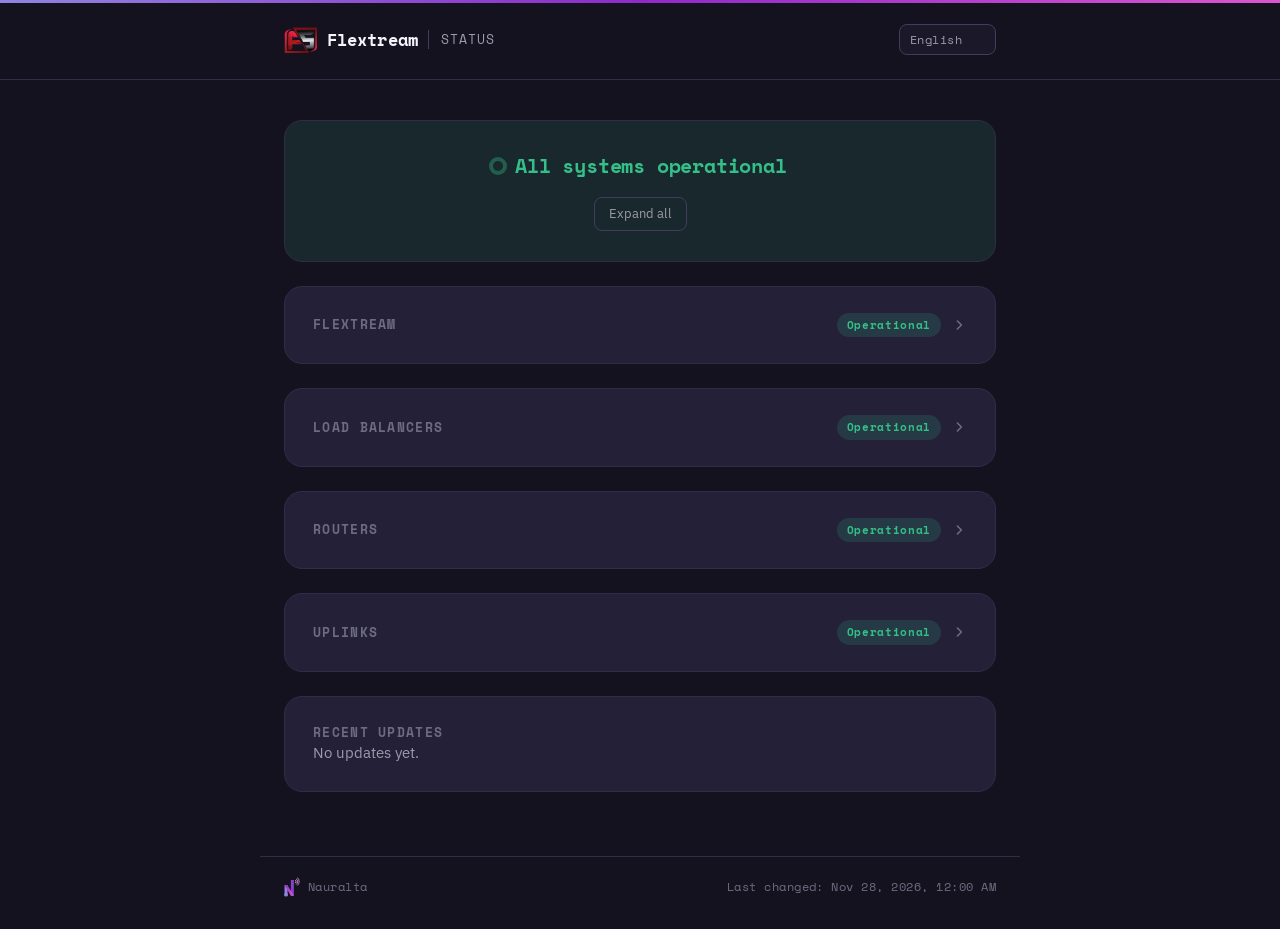
==== commit 880a4918: "Publish status page" ====
--- a/index.html
+++ b/index.html
@@ -1,4 +1,4 @@
-<!doctype html><html lang="en" class="no-i18n"><head><meta charset="utf-8"><meta name="viewport" content="width=device-width, initial-scale=1"><meta name="robots" content="index, follow"><title>Flextream</title><link rel="preconnect" href="https://fonts.googleapis.com"><link rel="preconnect" href="https://fonts.gstatic.com" crossorigin><link href="https://fonts.googleapis.com/css2?family=Space+Mono:wght@400;700&family=IBM+Plex+Sans:wght@400;500;600&display=swap" rel="stylesheet"><link rel="stylesheet" href="style.css"><noscript><style>html.no-i18n{visibility:visible}</style></noscript></head><body><header class="topbar"><div class="wrap topbar-inner"><div class="brand-group"><img class="logo-icon" alt="" src="[data-uri]"><span class="brand-name">Flextream</span><span class="brand-sub" data-i18n="brand.subtitle">Status</span></div><select id="lang-switch" class="lang-switch" aria-label="Language"></select></div></header><main class="wrap"><section class="hero hero-good"><div class="hero-status"><span class="hero-dot"></span><h1 data-i18n="hero.good">All systems operational</h1></div><button type="button" id="toggle-all-groups" class="hero-toggle-all" data-i18n="groups.expandAll">Expand all</button></section><section class="card group collapsed" data-group-id="4f434b17-e284-45f6-877b-3757118f8324"><button type="button" class="group-head" data-group-toggle><h2 class="group-title">Flextream</h2><span class="group-head-right"><span class="badge badge-good" data-i18n="state.operational">Operational</span><svg class="chevron" viewBox="0 0 20 20" fill="none" xmlns="http://www.w3.org/2000/svg" aria-hidden="true"><path d="M5 8l5 5 5-5" stroke="currentColor" stroke-width="2" stroke-linecap="round" stroke-linejoin="round"/></svg></span></button><div class="rows"><div class="row"><div class="row-top"><span class="row-name-group"><span class="dot dot-good"></span><span class="row-name">Shared Services</span><span class="sr-only" data-i18n="state.operational">Operational</span></span><span class="row-uptime uptime-good" data-i18n-template="history.uptime" data-value="98.748">98.748% uptime</span></div><div class="hbars"><span class="hbar hbar-nodata" tabindex="0" data-status="nodata" data-date="2026-08-29" data-down-seconds="0" data-degraded-seconds="0"></span><span class="hbar hbar-nodata" tabindex="0" data-status="nodata" data-date="2026-08-30" data-down-seconds="0" data-degraded-seconds="0"></span><span class="hbar hbar-nodata" tabindex="0" data-status="nodata" data-date="2026-08-31" data-down-seconds="0" data-degraded-seconds="0"></span><span class="hbar hbar-nodata" tabindex="0" data-status="nodata" data-date="2026-09-01" data-down-seconds="0" data-degraded-seconds="0"></span><span class="hbar hbar-nodata" tabindex="0" data-status="nodata" data-date="2026-09-02" data-down-seconds="0" data-degraded-seconds="0"></span><span class="hbar hbar-nodata" tabindex="0" data-status="nodata" data-date="2026-09-03" data-down-seconds="0" data-degraded-seconds="0"></span><span class="hbar hbar-nodata" tabindex="0" data-status="nodata" data-date="2026-09-04" data-down-seconds="0" data-degraded-seconds="0"></span><span class="hbar hbar-nodata" tabindex="0" data-status="nodata" data-date="2026-09-05" data-down-seconds="0" data-degraded-seconds="0"></span><span class="hbar hbar-nodata" tabindex="0" data-status="nodata" data-date="2026-09-06" data-down-seconds="0" data-degraded-seconds="0"></span><span class="hbar hbar-nodata" tabindex="0" data-status="nodata" data-date="2026-09-07" data-down-seconds="0" data-degraded-seconds="0"></span><span class="hbar hbar-nodata" tabindex="0" data-status="nodata" data-date="2026-09-08" data-down-seconds="0" data-degraded-seconds="0"></span><span class="hbar hbar-operational" tabindex="0" data-status="operational" data-date="2026-09-09" data-down-seconds="0" data-degraded-seconds="0"></span><span class="hbar hbar-operational" tabindex="0" data-status="operational" data-date="2026-09-10" data-down-seconds="0" data-degraded-seconds="0"></span><span class="hbar hbar-operational" tabindex="0" data-status="operational" data-date="2026-09-11" data-down-seconds="0" data-degraded-seconds="0"></span><span class="hbar hbar-operational" tabindex="0" data-status="operational" data-date="2026-09-12" data-down-seconds="0" data-degraded-seconds="0"></span><span class="hbar hbar-operational" tabindex="0" data-status="operational" data-date="2026-09-13" data-down-seconds="0" data-degraded-seconds="0"></span><span class="hbar hbar-operational" tabindex="0" data-status="operational" data-date="2026-09-14" data-down-seconds="0" data-degraded-seconds="0"></span><span class="hbar hbar-operational" tabindex="0" data-status="operational" data-date="2026-09-15" data-down-seconds="0" data-degraded-seconds="0"></span><span class="hbar hbar-operational" tabindex="0" data-status="operational" data-date="2026-09-16" data-down-seconds="0" data-degraded-seconds="0"></span><span class="hbar hbar-operational" tabindex="0" data-status="operational" data-date="2026-09-17" data-down-seconds="0" data-degraded-seconds="0"></span><span class="hbar hbar-operational" tabindex="0" data-status="operational" data-date="2026-09-18" data-down-seconds="0" data-degraded-seconds="0"></span><span class="hbar hbar-operational" tabindex="0" data-status="operational" data-date="2026-09-19" data-down-seconds="0" data-degraded-seconds="0"></span><span class="hbar hbar-operational" tabindex="0" data-status="operational" data-date="2026-09-20" data-down-seconds="0" data-degraded-seconds="0"></span><span class="hbar hbar-operational" tabindex="0" data-status="operational" data-date="2026-09-21" data-down-seconds="0" data-degraded-seconds="0"></span><span class="hbar hbar-operational" tabindex="0" data-status="operational" data-date="2026-09-22" data-down-seconds="0" data-degraded-seconds="0"></span><span class="hbar hbar-operational" tabindex="0" data-status="operational" data-date="2026-09-23" data-down-seconds="0" data-degraded-seconds="0"></span><span class="hbar hbar-operational" tabindex="0" data-status="operational" data-date="2026-09-24" data-down-seconds="0" data-degraded-seconds="0"></span><span class="hbar hbar-operational" tabindex="0" data-status="operational" data-date="2026-09-25" data-down-seconds="0" data-degraded-seconds="0"></span><span class="hbar hbar-operational" tabindex="0" data-status="operational" data-date="2026-09-26" data-down-seconds="0" data-degraded-seconds="0"></span><span class="hbar hbar-operational" tabindex="0" data-status="operational" data-date="2026-09-27" data-down-seconds="0" data-degraded-seconds="0"></span><span class="hbar hbar-operational" tabindex="0" data-status="operational" data-date="2026-09-28" data-down-seconds="0" data-degraded-seconds="0"></span><span class="hbar hbar-operational" tabindex="0" data-status="operational" data-date="2026-09-29" data-down-seconds="0" data-degraded-seconds="0"></span><span class="hbar hbar-operational" tabindex="0" data-status="operational" data-date="2026-09-30" data-down-seconds="0" data-degraded-seconds="0"></span><span class="hbar hbar-operational" tabindex="0" data-status="operational" data-date="2026-10-01" data-down-seconds="0" data-degraded-seconds="0"></span><span class="hbar hbar-operational" tabindex="0" data-status="operational" data-date="2026-10-02" data-down-seconds="0" data-degraded-seconds="0"></span><span class="hbar hbar-operational" tabindex="0" data-status="operational" data-date="2026-10-03" data-down-seconds="0" data-degraded-seconds="0"></span><span class="hbar hbar-operational" tabindex="0" data-status="operational" data-date="2026-10-04" data-down-seconds="0" data-degraded-seconds="0"></span><span class="hbar hbar-operational" tabindex="0" data-status="operational" data-date="2026-10-05" data-down-seconds="0" data-degraded-seconds="0"></span><span class="hbar hbar-operational" tabindex="0" data-status="operational" data-date="2026-10-06" data-down-seconds="0" data-degraded-seconds="0"></span><span class="hbar hbar-operational" tabindex="0" data-status="operational" data-date="2026-10-07" data-down-seconds="0" data-degraded-seconds="0"></span><span class="hbar hbar-operational" tabindex="0" data-status="operational" data-date="2026-10-08" data-down-seconds="0" data-degraded-seconds="0"></span><span class="hbar hbar-operational" tabindex="0" data-status="operational" data-date="2026-10-09" data-down-seconds="0" data-degraded-seconds="0"></span><span class="hbar hbar-operational" tabindex="0" data-status="operational" data-date="2026-10-10" data-down-seconds="0" data-degraded-seconds="0"></span><span class="hbar hbar-operational" tabindex="0" data-status="operational" data-date="2026-10-11" data-down-seconds="0" data-degraded-seconds="0"></span><span class="hbar hbar-operational" tabindex="0" data-status="operational" data-date="2026-10-12" data-down-seconds="0" data-degraded-seconds="0"></span><span class="hbar hbar-operational" tabindex="0" data-status="operational" data-date="2026-10-13" data-down-seconds="0" data-degraded-seconds="0"></span><span class="hbar hbar-operational" tabindex="0" data-status="operational" data-date="2026-10-14" data-down-seconds="0" data-degraded-seconds="0"></span><span class="hbar hbar-operational" tabindex="0" data-status="operational" data-date="2026-10-15" data-down-seconds="0" data-degraded-seconds="0"></span><span class="hbar hbar-down" tabindex="0" data-status="down" data-date="2026-10-16" data-down-seconds="178.452" data-degraded-seconds="0"></span><span class="hbar hbar-operational" tabindex="0" data-status="operational" data-date="2026-10-17" data-down-seconds="0" data-degraded-seconds="0"></span><span class="hbar hbar-down" tabindex="0" data-status="down" data-date="2026-10-18" data-down-seconds="4532.811" data-degraded-seconds="0"></span><span class="hbar hbar-down" tabindex="0" data-status="down" data-date="2026-10-19" data-down-seconds="80244.859" data-degraded-seconds="0"></span><span class="hbar hbar-operational" tabindex="0" data-status="operational" data-date="2026-10-20" data-down-seconds="0" data-degraded-seconds="0"></span><span class="hbar hbar-operational" tabindex="0" data-status="operational" data-date="2026-10-21" data-down-seconds="0" data-degraded-seconds="0"></span><span class="hbar hbar-operational" tabindex="0" data-status="operational" data-date="2026-10-22" data-down-seconds="0" data-degraded-seconds="0"></span><span class="hbar hbar-operational" tabindex="0" data-status="operational" data-date="2026-10-23" data-down-seconds="0" data-degraded-seconds="0"></span><span class="hbar hbar-operational" tabindex="0" data-status="operational" data-date="2026-10-24" data-down-seconds="0" data-degraded-seconds="0"></span><span class="hbar hbar-operational" tabindex="0" data-status="operational" data-date="2026-10-25" data-down-seconds="0" data-degraded-seconds="0"></span><span class="hbar hbar-operational" tabindex="0" data-status="operational" data-date="2026-10-26" data-down-seconds="0" data-degraded-seconds="0"></span><span class="hbar hbar-operational" tabindex="0" data-status="operational" data-date="2026-10-27" data-down-seconds="0" data-degraded-seconds="0"></span><span class="hbar hbar-operational" tabindex="0" data-status="operational" data-date="2026-10-28" data-down-seconds="0" data-degraded-seconds="0"></span><span class="hbar hbar-operational" tabindex="0" data-status="operational" data-date="2026-10-29" data-down-seconds="0" data-degraded-seconds="0"></span><span class="hbar hbar-operational" tabindex="0" data-status="operational" data-date="2026-10-30" data-down-seconds="0" data-degraded-seconds="0"></span><span class="hbar hbar-operational" tabindex="0" data-status="operational" data-date="2026-10-31" data-down-seconds="0" data-degraded-seconds="0"></span><span class="hbar hbar-operational" tabindex="0" data-status="operational" data-date="2026-11-01" data-down-seconds="0" data-degraded-seconds="0"></span><span class="hbar hbar-operational" tabindex="0" data-status="operational" data-date="2026-11-02" data-down-seconds="0" data-degraded-seconds="0"></span><span class="hbar hbar-operational" tabindex="0" data-status="operational" data-date="2026-11-03" data-down-seconds="0" data-degraded-seconds="0"></span><span class="hbar hbar-operational" tabindex="0" data-status="operational" data-date="2026-11-04" data-down-seconds="0" data-degraded-seconds="0"></span><span class="hbar hbar-operational" tabindex="0" data-status="operational" data-date="2026-11-05" data-down-seconds="0" data-degraded-seconds="0"></span><span class="hbar hbar-operational" tabindex="0" data-status="operational" data-date="2026-11-06" data-down-seconds="0" data-degraded-seconds="0"></span><span class="hbar hbar-operational" tabindex="0" data-status="operational" data-date="2026-11-07" data-down-seconds="0" data-degraded-seconds="0"></span><span class="hbar hbar-operational" tabindex="0" data-status="operational" data-date="2026-11-08" data-down-seconds="0" data-degraded-seconds="0"></span><span class="hbar hbar-operational" tabindex="0" data-status="operational" data-date="2026-11-09" data-down-seconds="0" data-degraded-seconds="0"></span><span class="hbar hbar-operational" tabindex="0" data-status="operational" data-date="2026-11-10" data-down-seconds="0" data-degraded-seconds="0"></span><span class="hbar hbar-operational" tabindex="0" data-status="operational" data-date="2026-11-11" data-down-seconds="0" data-degraded-seconds="0"></span><span class="hbar hbar-operational" tabindex="0" data-status="operational" data-date="2026-11-12" data-down-seconds="0" data-degraded-seconds="0"></span><span class="hbar hbar-operational" tabindex="0" data-status="operational" data-date="2026-11-13" data-down-seconds="0" data-degraded-seconds="0"></span><span class="hbar hbar-operational" tabindex="0" data-status="operational" data-date="2026-11-14" data-down-seconds="0" data-degraded-seconds="0"></span><span class="hbar hbar-operational" tabindex="0" data-status="operational" data-date="2026-11-15" data-down-seconds="0" data-degraded-seconds="0"></span><span class="hbar hbar-operational" tabindex="0" data-status="operational" data-date="2026-11-16" data-down-seconds="0" data-degraded-seconds="0"></span><span class="hbar hbar-operational" tabindex="0" data-status="operational" data-date="2026-11-17" data-down-seconds="0" data-degraded-seconds="0"></span><span class="hbar hbar-operational" tabindex="0" data-status="operational" data-date="2026-11-18" data-down-seconds="0" data-degraded-seconds="0"></span><span class="hbar hbar-operational" tabindex="0" data-status="operational" data-date="2026-11-19" data-down-seconds="0" data-degraded-seconds="0"></span><span class="hbar hbar-operational" tabindex="0" data-status="operational" data-date="2026-11-20" data-down-seconds="0" data-degraded-seconds="0"></span><span class="hbar hbar-operational" tabindex="0" data-status="operational" data-date="2026-11-21" data-down-seconds="0" data-degraded-seconds="0"></span><span class="hbar hbar-operational" tabindex="0" data-status="operational" data-date="2026-11-22" data-down-seconds="0" data-degraded-seconds="0"></span><span class="hbar hbar-operational" tabindex="0" data-status="operational" data-date="2026-11-23" data-down-seconds="0" data-degraded-seconds="0"></span><span class="hbar hbar-operational" tabindex="0" data-status="operational" data-date="2026-11-24" data-down-seconds="0" data-degraded-seconds="0"></span><span class="hbar hbar-operational" tabindex="0" data-status="operational" data-date="2026-11-25" data-down-seconds="0" data-degraded-seconds="0"></span><span class="hbar hbar-operational" tabindex="0" data-status="operational" data-date="2026-11-26" data-down-seconds="0" data-degraded-seconds="0"></span><span class="hbar hbar-operational" tabindex="0" data-status="operational" data-date="2026-11-27" data-down-seconds="0" data-degraded-seconds="0"></span></div><div class="row-dates"><span class="days-full" data-i18n-template="history.daysAgo" data-value="90">90 days ago</span><span class="days-mobile" data-i18n-template="history.daysAgo" data-value="30">30 days ago</span><span data-i18n="history.today">Today</span></div></div><div class="row"><div class="row-top"><span class="row-name-group"><span class="dot dot-good"></span><span class="row-name">Beta</span><span class="sr-only" data-i18n="state.operational">Operational</span></span><span class="row-uptime uptime-good" data-i18n-template="history.uptime" data-value="100">100% uptime</span></div><div class="hbars"><span class="hbar hbar-nodata" tabindex="0" data-status="nodata" data-date="2026-08-29" data-down-seconds="0" data-degraded-seconds="0"></span><span class="hbar hbar-nodata" tabindex="0" data-status="nodata" data-date="2026-08-30" data-down-seconds="0" data-degraded-seconds="0"></span><span class="hbar hbar-nodata" tabindex="0" data-status="nodata" data-date="2026-08-31" data-down-seconds="0" data-degraded-seconds="0"></span><span class="hbar hbar-nodata" tabindex="0" data-status="nodata" data-date="2026-09-01" data-down-seconds="0" data-degraded-seconds="0"></span><span class="hbar hbar-nodata" tabindex="0" data-status="nodata" data-date="2026-09-02" data-down-seconds="0" data-degraded-seconds="0"></span><span class="hbar hbar-nodata" tabindex="0" data-status="nodata" data-date="2026-09-03" data-down-seconds="0" data-degraded-seconds="0"></span><span class="hbar hbar-nodata" tabindex="0" data-status="nodata" data-date="2026-09-04" data-down-seconds="0" data-degraded-seconds="0"></span><span class="hbar hbar-nodata" tabindex="0" data-status="nodata" data-date="2026-09-05" data-down-seconds="0" data-degraded-seconds="0"></span><span class="hbar hbar-nodata" tabindex="0" data-status="nodata" data-date="2026-09-06" data-down-seconds="0" data-degraded-seconds="0"></span><span class="hbar hbar-nodata" tabindex="0" data-status="nodata" data-date="2026-09-07" data-down-seconds="0" data-degraded-seconds="0"></span><span class="hbar hbar-nodata" tabindex="0" data-status="nodata" data-date="2026-09-08" data-down-seconds="0" data-degraded-seconds="0"></span><span class="hbar hbar-operational" tabindex="0" data-status="operational" data-date="2026-09-09" data-down-seconds="0" data-degraded-seconds="0"></span><span class="hbar hbar-operational" tabindex="0" data-status="operational" data-date="2026-09-10" data-down-seconds="0" data-degraded-seconds="0"></span><span class="hbar hbar-operational" tabindex="0" data-status="operational" data-date="2026-09-11" data-down-seconds="0" data-degraded-seconds="0"></span><span class="hbar hbar-operational" tabindex="0" data-status="operational" data-date="2026-09-12" data-down-seconds="0" data-degraded-seconds="0"></span><span class="hbar hbar-operational" tabindex="0" data-status="operational" data-date="2026-09-13" data-down-seconds="0" data-degraded-seconds="0"></span><span class="hbar hbar-operational" tabindex="0" data-status="operational" data-date="2026-09-14" data-down-seconds="0" data-degraded-seconds="0"></span><span class="hbar hbar-operational" tabindex="0" data-status="operational" data-date="2026-09-15" data-down-seconds="0" data-degraded-seconds="0"></span><span class="hbar hbar-operational" tabindex="0" data-status="operational" data-date="2026-09-16" data-down-seconds="0" data-degraded-seconds="0"></span><span class="hbar hbar-operational" tabindex="0" data-status="operational" data-date="2026-09-17" data-down-seconds="0" data-degraded-seconds="0"></span><span class="hbar hbar-operational" tabindex="0" data-status="operational" data-date="2026-09-18" data-down-seconds="0" data-degraded-seconds="0"></span><span class="hbar hbar-operational" tabindex="0" data-status="operational" data-date="2026-09-19" data-down-seconds="0" data-degraded-seconds="0"></span><span class="hbar hbar-operational" tabindex="0" data-status="operational" data-date="2026-09-20" data-down-seconds="0" data-degraded-seconds="0"></span><span class="hbar hbar-operational" tabindex="0" data-status="operational" data-date="2026-09-21" data-down-seconds="0" data-degraded-seconds="0"></span><span class="hbar hbar-operational" tabindex="0" data-status="operational" data-date="2026-09-22" data-down-seconds="0" data-degraded-seconds="0"></span><span class="hbar hbar-operational" tabindex="0" data-status="operational" data-date="2026-09-23" data-down-seconds="0" data-degraded-seconds="0"></span><span class="hbar hbar-operational" tabindex="0" data-status="operational" data-date="2026-09-24" data-down-seconds="0" data-degraded-seconds="0"></span><span class="hbar hbar-operational" tabindex="0" data-status="operational" data-date="2026-09-25" data-down-seconds="0" data-degraded-seconds="0"></span><span class="hbar hbar-operational" tabindex="0" data-status="operational" data-date="2026-09-26" data-down-seconds="0" data-degraded-seconds="0"></span><span class="hbar hbar-operational" tabindex="0" data-status="operational" data-date="2026-09-27" data-down-seconds="0" data-degraded-seconds="0"></span><span class="hbar hbar-operational" tabindex="0" data-status="operational" data-date="2026-09-28" data-down-seconds="0" data-degraded-seconds="0"></span><span class="hbar hbar-operational" tabindex="0" data-status="operational" data-date="2026-09-29" data-down-seconds="0" data-degraded-seconds="0"></span><span class="hbar hbar-operational" tabindex="0" data-status="operational" data-date="2026-09-30" data-down-seconds="0" data-degraded-seconds="0"></span><span class="hbar hbar-operational" tabindex="0" data-status="operational" data-date="2026-10-01" data-down-seconds="0" data-degraded-seconds="0"></span><span class="hbar hbar-operational" tabindex="0" data-status="operational" data-date="2026-10-02" data-down-seconds="0" data-degraded-seconds="0"></span><span class="hbar hbar-operational" tabindex="0" data-status="operational" data-date="2026-10-03" data-down-seconds="0" data-degraded-seconds="0"></span><span class="hbar hbar-operational" tabindex="0" data-status="operational" data-date="2026-10-04" data-down-seconds="0" data-degraded-seconds="0"></span><span class="hbar hbar-operational" tabindex="0" data-status="operational" data-date="2026-10-05" data-down-seconds="0" data-degraded-seconds="0"></span><span class="hbar hbar-operational" tabindex="0" data-status="operational" data-date="2026-10-06" data-down-seconds="0" data-degraded-seconds="0"></span><span class="hbar hbar-operational" tabindex="0" data-status="operational" data-date="2026-10-07" data-down-seconds="0" data-degraded-seconds="0"></span><span class="hbar hbar-operational" tabindex="0" data-status="operational" data-date="2026-10-08" data-down-seconds="0" data-degraded-seconds="0"></span><span class="hbar hbar-operational" tabindex="0" data-status="operational" data-date="2026-10-09" data-down-seconds="0" data-degraded-seconds="0"></span><span class="hbar hbar-operational" tabindex="0" data-status="operational" data-date="2026-10-10" data-down-seconds="0" data-degraded-seconds="0"></span><span class="hbar hbar-operational" tabindex="0" data-status="operational" data-date="2026-10-11" data-down-seconds="0" data-degraded-seconds="0"></span><span class="hbar hbar-operational" tabindex="0" data-status="operational" data-date="2026-10-12" data-down-seconds="0" data-degraded-seconds="0"></span><span class="hbar hbar-operational" tabindex="0" data-status="operational" data-date="2026-10-13" data-down-seconds="0" data-degraded-seconds="0"></span><span class="hbar hbar-operational" tabindex="0" data-status="operational" data-date="2026-10-14" data-down-seconds="0" data-degraded-seconds="0"></span><span class="hbar hbar-operational" tabindex="0" data-status="operational" data-date="2026-10-15" data-down-seconds="0" data-degraded-seconds="0"></span><span class="hbar hbar-operational" tabindex="0" data-status="operational" data-date="2026-10-16" data-down-seconds="0" data-degraded-seconds="0"></span><span class="hbar hbar-operational" tabindex="0" data-status="operational" data-date="2026-10-17" data-down-seconds="0" data-degraded-seconds="0"></span><span class="hbar hbar-operational" tabindex="0" data-status="operational" data-date="2026-10-18" data-down-seconds="0" data-degraded-seconds="0"></span><span class="hbar hbar-operational" tabindex="0" data-status="operational" data-date="2026-10-19" data-down-seconds="0" data-degraded-seconds="0"></span><span class="hbar hbar-operational" tabindex="0" data-status="operational" data-date="2026-10-20" data-down-seconds="0" data-degraded-seconds="0"></span><span class="hbar hbar-operational" tabindex="0" data-status="operational" data-date="2026-10-21" data-down-seconds="0" data-degraded-seconds="0"></span><span class="hbar hbar-operational" tabindex="0" data-status="operational" data-date="2026-10-22" data-down-seconds="0" data-degraded-seconds="0"></span><span class="hbar hbar-operational" tabindex="0" data-status="operational" data-date="2026-10-23" data-down-seconds="0" data-degraded-seconds="0"></span><span class="hbar hbar-operational" tabindex="0" data-status="operational" data-date="2026-10-24" data-down-seconds="0" data-degraded-seconds="0"></span><span class="hbar hbar-operational" tabindex="0" data-status="operational" data-date="2026-10-25" data-down-seconds="0" data-degraded-seconds="0"></span><span class="hbar hbar-operational" tabindex="0" data-status="operational" data-date="2026-10-26" data-down-seconds="0" data-degraded-seconds="0"></span><span class="hbar hbar-operational" tabindex="0" data-status="operational" data-date="2026-10-27" data-down-seconds="0" data-degraded-seconds="0"></span><span class="hbar hbar-operational" tabindex="0" data-status="operational" data-date="2026-10-28" data-down-seconds="0" data-degraded-seconds="0"></span><span class="hbar hbar-operational" tabindex="0" data-status="operational" data-date="2026-10-29" data-down-seconds="0" data-degraded-seconds="0"></span><span class="hbar hbar-operational" tabindex="0" data-status="operational" data-date="2026-10-30" data-down-seconds="0" data-degraded-seconds="0"></span><span class="hbar hbar-operational" tabindex="0" data-status="operational" data-date="2026-10-31" data-down-seconds="0" data-degraded-seconds="0"></span><span class="hbar hbar-operational" tabindex="0" data-status="operational" data-date="2026-11-01" data-down-seconds="0" data-degraded-seconds="0"></span><span class="hbar hbar-operational" tabindex="0" data-status="operational" data-date="2026-11-02" data-down-seconds="0" data-degraded-seconds="0"></span><span class="hbar hbar-operational" tabindex="0" data-status="operational" data-date="2026-11-03" data-down-seconds="0" data-degraded-seconds="0"></span><span class="hbar hbar-operational" tabindex="0" data-status="operational" data-date="2026-11-04" data-down-seconds="0" data-degraded-seconds="0"></span><span class="hbar hbar-operational" tabindex="0" data-status="operational" data-date="2026-11-05" data-down-seconds="0" data-degraded-seconds="0"></span><span class="hbar hbar-operational" tabindex="0" data-status="operational" data-date="2026-11-06" data-down-seconds="0" data-degraded-seconds="0"></span><span class="hbar hbar-operational" tabindex="0" data-status="operational" data-date="2026-11-07" data-down-seconds="0" data-degraded-seconds="0"></span><span class="hbar hbar-operational" tabindex="0" data-status="operational" data-date="2026-11-08" data-down-seconds="0" data-degraded-seconds="0"></span><span class="hbar hbar-operational" tabindex="0" data-status="operational" data-date="2026-11-09" data-down-seconds="0" data-degraded-seconds="0"></span><span class="hbar hbar-operational" tabindex="0" data-status="operational" data-date="2026-11-10" data-down-seconds="0" data-degraded-seconds="0"></span><span class="hbar hbar-operational" tabindex="0" data-status="operational" data-date="2026-11-11" data-down-seconds="0" data-degraded-seconds="0"></span><span class="hbar hbar-operational" tabindex="0" data-status="operational" data-date="2026-11-12" data-down-seconds="0" data-degraded-seconds="0"></span><span class="hbar hbar-operational" tabindex="0" data-status="operational" data-date="2026-11-13" data-down-seconds="0" data-degraded-seconds="0"></span><span class="hbar hbar-operational" tabindex="0" data-status="operational" data-date="2026-11-14" data-down-seconds="0" data-degraded-seconds="0"></span><span class="hbar hbar-operational" tabindex="0" data-status="operational" data-date="2026-11-15" data-down-seconds="0" data-degraded-seconds="0"></span><span class="hbar hbar-operational" tabindex="0" data-status="operational" data-date="2026-11-16" data-down-seconds="0" data-degraded-seconds="0"></span><span class="hbar hbar-operational" tabindex="0" data-status="operational" data-date="2026-11-17" data-down-seconds="0" data-degraded-seconds="0"></span><span class="hbar hbar-operational" tabindex="0" data-status="operational" data-date="2026-11-18" data-down-seconds="0" data-degraded-seconds="0"></span><span class="hbar hbar-operational" tabindex="0" data-status="operational" data-date="2026-11-19" data-down-seconds="0" data-degraded-seconds="0"></span><span class="hbar hbar-operational" tabindex="0" data-status="operational" data-date="2026-11-20" data-down-seconds="0" data-degraded-seconds="0"></span><span class="hbar hbar-operational" tabindex="0" data-status="operational" data-date="2026-11-21" data-down-seconds="0" data-degraded-seconds="0"></span><span class="hbar hbar-operational" tabindex="0" data-status="operational" data-date="2026-11-22" data-down-seconds="0" data-degraded-seconds="0"></span><span class="hbar hbar-operational" tabindex="0" data-status="operational" data-date="2026-11-23" data-down-seconds="0" data-degraded-seconds="0"></span><span class="hbar hbar-operational" tabindex="0" data-status="operational" data-date="2026-11-24" data-down-seconds="0" data-degraded-seconds="0"></span><span class="hbar hbar-operational" tabindex="0" data-status="operational" data-date="2026-11-25" data-down-seconds="0" data-degraded-seconds="0"></span><span class="hbar hbar-operational" tabindex="0" data-status="operational" data-date="2026-11-26" data-down-seconds="0" data-degraded-seconds="0"></span><span class="hbar hbar-operational" tabindex="0" data-status="operational" data-date="2026-11-27" data-down-seconds="0" data-degraded-seconds="0"></span></div><div class="row-dates"><span class="days-full" data-i18n-template="history.daysAgo" data-value="90">90 days ago</span><span class="days-mobile" data-i18n-template="history.daysAgo" data-value="30">30 days ago</span><span data-i18n="history.today">Today</span></div></div></div></section><section class="card group collapsed" data-group-id="c64dd9c5-14b5-45bf-860f-13e2bdd14dba"><button type="button" class="group-head" data-group-toggle><h2 class="group-title">Load Balancers</h2><span class="group-head-right"><span class="badge badge-good" data-i18n="state.operational">Operational</span><svg class="chevron" viewBox="0 0 20 20" fill="none" xmlns="http://www.w3.org/2000/svg" aria-hidden="true"><path d="M5 8l5 5 5-5" stroke="currentColor" stroke-width="2" stroke-linecap="round" stroke-linejoin="round"/></svg></span></button><div class="rows"><div class="row"><div class="row-top"><span class="row-name-group"><span class="dot dot-good"></span><span class="row-name">lb01 - HTTPS</span><span class="sr-only" data-i18n="state.operational">Operational</span></span><span class="row-uptime uptime-good" data-i18n-template="history.uptime" data-value="100">100% uptime</span></div><div class="hbars"><span class="hbar hbar-nodata" tabindex="0" data-status="nodata" data-date="2026-08-29" data-down-seconds="0" data-degraded-seconds="0"></span><span class="hbar hbar-nodata" tabindex="0" data-status="nodata" data-date="2026-08-30" data-down-seconds="0" data-degraded-seconds="0"></span><span class="hbar hbar-nodata" tabindex="0" data-status="nodata" data-date="2026-08-31" data-down-seconds="0" data-degraded-seconds="0"></span><span class="hbar hbar-nodata" tabindex="0" data-status="nodata" data-date="2026-09-01" data-down-seconds="0" data-degraded-seconds="0"></span><span class="hbar hbar-nodata" tabindex="0" data-status="nodata" data-date="2026-09-02" data-down-seconds="0" data-degraded-seconds="0"></span><span class="hbar hbar-nodata" tabindex="0" data-status="nodata" data-date="2026-09-03" data-down-seconds="0" data-degraded-seconds="0"></span><span class="hbar hbar-nodata" tabindex="0" data-status="nodata" data-date="2026-09-04" data-down-seconds="0" data-degraded-seconds="0"></span><span class="hbar hbar-nodata" tabindex="0" data-status="nodata" data-date="2026-09-05" data-down-seconds="0" data-degraded-seconds="0"></span><span class="hbar hbar-operational" tabindex="0" data-status="operational" data-date="2026-09-06" data-down-seconds="0" data-degraded-seconds="0"></span><span class="hbar hbar-operational" tabindex="0" data-status="operational" data-date="2026-09-07" data-down-seconds="0" data-degraded-seconds="0"></span><span class="hbar hbar-operational" tabindex="0" data-status="operational" data-date="2026-09-08" data-down-seconds="0" data-degraded-seconds="0"></span><span class="hbar hbar-operational" tabindex="0" data-status="operational" data-date="2026-09-09" data-down-seconds="0" data-degraded-seconds="0"></span><span class="hbar hbar-operational" tabindex="0" data-status="operational" data-date="2026-09-10" data-down-seconds="0" data-degraded-seconds="0"></span><span class="hbar hbar-operational" tabindex="0" data-status="operational" data-date="2026-09-11" data-down-seconds="0" data-degraded-seconds="0"></span><span class="hbar hbar-operational" tabindex="0" data-status="operational" data-date="2026-09-12" data-down-seconds="0" data-degraded-seconds="0"></span><span class="hbar hbar-operational" tabindex="0" data-status="operational" data-date="2026-09-13" data-down-seconds="0" data-degraded-seconds="0"></span><span class="hbar hbar-operational" tabindex="0" data-status="operational" data-date="2026-09-14" data-down-seconds="0" data-degraded-seconds="0"></span><span class="hbar hbar-operational" tabindex="0" data-status="operational" data-date="2026-09-15" data-down-seconds="0" data-degraded-seconds="0"></span><span class="hbar hbar-operational" tabindex="0" data-status="operational" data-date="2026-09-16" data-down-seconds="0" data-degraded-seconds="0"></span><span class="hbar hbar-operational" tabindex="0" data-status="operational" data-date="2026-09-17" data-down-seconds="0" data-degraded-seconds="0"></span><span class="hbar hbar-operational" tabindex="0" data-status="operational" data-date="2026-09-18" data-down-seconds="0" data-degraded-seconds="0"></span><span class="hbar hbar-operational" tabindex="0" data-status="operational" data-date="2026-09-19" data-down-seconds="0" data-degraded-seconds="0"></span><span class="hbar hbar-operational" tabindex="0" data-status="operational" data-date="2026-09-20" data-down-seconds="0" data-degraded-seconds="0"></span><span class="hbar hbar-operational" tabindex="0" data-status="operational" data-date="2026-09-21" data-down-seconds="0" data-degraded-seconds="0"></span><span class="hbar hbar-operational" tabindex="0" data-status="operational" data-date="2026-09-22" data-down-seconds="0" data-degraded-seconds="0"></span><span class="hbar hbar-operational" tabindex="0" data-status="operational" data-date="2026-09-23" data-down-seconds="0" data-degraded-seconds="0"></span><span class="hbar hbar-operational" tabindex="0" data-status="operational" data-date="2026-09-24" data-down-seconds="0" data-degraded-seconds="0"></span><span class="hbar hbar-operational" tabindex="0" data-status="operational" data-date="2026-09-25" data-down-seconds="0" data-degraded-seconds="0"></span><span class="hbar hbar-operational" tabindex="0" data-status="operational" data-date="2026-09-26" data-down-seconds="0" data-degraded-seconds="0"></span><span class="hbar hbar-operational" tabindex="0" data-status="operational" data-date="2026-09-27" data-down-seconds="0" data-degraded-seconds="0"></span><span class="hbar hbar-operational" tabindex="0" data-status="operational" data-date="2026-09-28" data-down-seconds="0" data-degraded-seconds="0"></span><span class="hbar hbar-operational" tabindex="0" data-status="operational" data-date="2026-09-29" data-down-seconds="0" data-degraded-seconds="0"></span><span class="hbar hbar-operational" tabindex="0" data-status="operational" data-date="2026-09-30" data-down-seconds="0" data-degraded-seconds="0"></span><span class="hbar hbar-operational" tabindex="0" data-status="operational" data-date="2026-10-01" data-down-seconds="0" data-degraded-seconds="0"></span><span class="hbar hbar-operational" tabindex="0" data-status="operational" data-date="2026-10-02" data-down-seconds="0" data-degraded-seconds="0"></span><span class="hbar hbar-operational" tabindex="0" data-status="operational" data-date="2026-10-03" data-down-seconds="0" data-degraded-seconds="0"></span><span class="hbar hbar-operational" tabindex="0" data-status="operational" data-date="2026-10-04" data-down-seconds="0" data-degraded-seconds="0"></span><span class="hbar hbar-operational" tabindex="0" data-status="operational" data-date="2026-10-05" data-down-seconds="0" data-degraded-seconds="0"></span><span class="hbar hbar-operational" tabindex="0" data-status="operational" data-date="2026-10-06" data-down-seconds="0" data-degraded-seconds="0"></span><span class="hbar hbar-operational" tabindex="0" data-status="operational" data-date="2026-10-07" data-down-seconds="0" data-degraded-seconds="0"></span><span class="hbar hbar-operational" tabindex="0" data-status="operational" data-date="2026-10-08" data-down-seconds="0" data-degraded-seconds="0"></span><span class="hbar hbar-operational" tabindex="0" data-status="operational" data-date="2026-10-09" data-down-seconds="0" data-degraded-seconds="0"></span><span class="hbar hbar-operational" tabindex="0" data-status="operational" data-date="2026-10-10" data-down-seconds="0" data-degraded-seconds="0"></span><span class="hbar hbar-operational" tabindex="0" data-status="operational" data-date="2026-10-11" data-down-seconds="0" data-degraded-seconds="0"></span><span class="hbar hbar-operational" tabindex="0" data-status="operational" data-date="2026-10-12" data-down-seconds="0" data-degraded-seconds="0"></span><span class="hbar hbar-operational" tabindex="0" data-status="operational" data-date="2026-10-13" data-down-seconds="0" data-degraded-seconds="0"></span><span class="hbar hbar-operational" tabindex="0" data-status="operational" data-date="2026-10-14" data-down-seconds="0" data-degraded-seconds="0"></span><span class="hbar hbar-operational" tabindex="0" data-status="operational" data-date="2026-10-15" data-down-seconds="0" data-degraded-seconds="0"></span><span class="hbar hbar-operational" tabindex="0" data-status="operational" data-date="2026-10-16" data-down-seconds="0" data-degraded-seconds="0"></span><span class="hbar hbar-operational" tabindex="0" data-status="operational" data-date="2026-10-17" data-down-seconds="0" data-degraded-seconds="0"></span><span class="hbar hbar-operational" tabindex="0" data-status="operational" data-date="2026-10-18" data-down-seconds="0" data-degraded-seconds="0"></span><span class="hbar hbar-operational" tabindex="0" data-status="operational" data-date="2026-10-19" data-down-seconds="0" data-degraded-seconds="0"></span><span class="hbar hbar-operational" tabindex="0" data-status="operational" data-date="2026-10-20" data-down-seconds="0" data-degraded-seconds="0"></span><span class="hbar hbar-operational" tabindex="0" data-status="operational" data-date="2026-10-21" data-down-seconds="0" data-degraded-seconds="0"></span><span class="hbar hbar-operational" tabindex="0" data-status="operational" data-date="2026-10-22" data-down-seconds="0" data-degraded-seconds="0"></span><span class="hbar hbar-operational" tabindex="0" data-status="operational" data-date="2026-10-23" data-down-seconds="0" data-degraded-seconds="0"></span><span class="hbar hbar-operational" tabindex="0" data-status="operational" data-date="2026-10-24" data-down-seconds="0" data-degraded-seconds="0"></span><span class="hbar hbar-operational" tabindex="0" data-status="operational" data-date="2026-10-25" data-down-seconds="0" data-degraded-seconds="0"></span><span class="hbar hbar-operational" tabindex="0" data-status="operational" data-date="2026-10-26" data-down-seconds="0" data-degraded-seconds="0"></span><span class="hbar hbar-operational" tabindex="0" data-status="operational" data-date="2026-10-27" data-down-seconds="0" data-degraded-seconds="0"></span><span class="hbar hbar-operational" tabindex="0" data-status="operational" data-date="2026-10-28" data-down-seconds="0" data-degraded-seconds="0"></span><span class="hbar hbar-operational" tabindex="0" data-status="operational" data-date="2026-10-29" data-down-seconds="0" data-degraded-seconds="0"></span><span class="hbar hbar-operational" tabindex="0" data-status="operational" data-date="2026-10-30" data-down-seconds="0" data-degraded-seconds="0"></span><span class="hbar hbar-operational" tabindex="0" data-status="operational" data-date="2026-10-31" data-down-seconds="0" data-degraded-seconds="0"></span><span class="hbar hbar-operational" tabindex="0" data-status="operational" data-date="2026-11-01" data-down-seconds="0" data-degraded-seconds="0"></span><span class="hbar hbar-operational" tabindex="0" data-status="operational" data-date="2026-11-02" data-down-seconds="0" data-degraded-seconds="0"></span><span class="hbar hbar-operational" tabindex="0" data-status="operational" data-date="2026-11-03" data-down-seconds="0" data-degraded-seconds="0"></span><span class="hbar hbar-operational" tabindex="0" data-status="operational" data-date="2026-11-04" data-down-seconds="0" data-degraded-seconds="0"></span><span class="hbar hbar-operational" tabindex="0" data-status="operational" data-date="2026-11-05" data-down-seconds="0" data-degraded-seconds="0"></span><span class="hbar hbar-operational" tabindex="0" data-status="operational" data-date="2026-11-06" data-down-seconds="0" data-degraded-seconds="0"></span><span class="hbar hbar-operational" tabindex="0" data-status="operational" data-date="2026-11-07" data-down-seconds="0" data-degraded-seconds="0"></span><span class="hbar hbar-operational" tabindex="0" data-status="operational" data-date="2026-11-08" data-down-seconds="0" data-degraded-seconds="0"></span><span class="hbar hbar-operational" tabindex="0" data-status="operational" data-date="2026-11-09" data-down-seconds="0" data-degraded-seconds="0"></span><span class="hbar hbar-operational" tabindex="0" data-status="operational" data-date="2026-11-10" data-down-seconds="0" data-degraded-seconds="0"></span><span class="hbar hbar-operational" tabindex="0" data-status="operational" data-date="2026-11-11" data-down-seconds="0" data-degraded-seconds="0"></span><span class="hbar hbar-operational" tabindex="0" data-status="operational" data-date="2026-11-12" data-down-seconds="0" data-degraded-seconds="0"></span><span class="hbar hbar-operational" tabindex="0" data-status="operational" data-date="2026-11-13" data-down-seconds="0" data-degraded-seconds="0"></span><span class="hbar hbar-operational" tabindex="0" data-status="operational" data-date="2026-11-14" data-down-seconds="0" data-degraded-seconds="0"></span><span class="hbar hbar-operational" tabindex="0" data-status="operational" data-date="2026-11-15" data-down-seconds="0" data-degraded-seconds="0"></span><span class="hbar hbar-operational" tabindex="0" data-status="operational" data-date="2026-11-16" data-down-seconds="0" data-degraded-seconds="0"></span><span class="hbar hbar-operational" tabindex="0" data-status="operational" data-date="2026-11-17" data-down-seconds="0" data-degraded-seconds="0"></span><span class="hbar hbar-operational" tabindex="0" data-status="operational" data-date="2026-11-18" data-down-seconds="0" data-degraded-seconds="0"></span><span class="hbar hbar-operational" tabindex="0" data-status="operational" data-date="2026-11-19" data-down-seconds="0" data-degraded-seconds="0"></span><span class="hbar hbar-operational" tabindex="0" data-status="operational" data-date="2026-11-20" data-down-seconds="0" data-degraded-seconds="0"></span><span class="hbar hbar-operational" tabindex="0" data-status="operational" data-date="2026-11-21" data-down-seconds="0" data-degraded-seconds="0"></span><span class="hbar hbar-operational" tabindex="0" data-status="operational" data-date="2026-11-22" data-down-seconds="0" data-degraded-seconds="0"></span><span class="hbar hbar-operational" tabindex="0" data-status="operational" data-date="2026-11-23" data-down-seconds="0" data-degraded-seconds="0"></span><span class="hbar hbar-operational" tabindex="0" data-status="operational" data-date="2026-11-24" data-down-seconds="0" data-degraded-seconds="0"></span><span class="hbar hbar-operational" tabindex="0" data-status="operational" data-date="2026-11-25" data-down-seconds="0" data-degraded-seconds="0"></span><span class="hbar hbar-operational" tabindex="0" data-status="operational" data-date="2026-11-26" data-down-seconds="0" data-degraded-seconds="0"></span><span class="hbar hbar-operational" tabindex="0" data-status="operational" data-date="2026-11-27" data-down-seconds="0" data-degraded-seconds="0"></span></div><div class="row-dates"><span class="days-full" data-i18n-template="history.daysAgo" data-value="90">90 days ago</span><span class="days-mobile" data-i18n-template="history.daysAgo" data-value="30">30 days ago</span><span data-i18n="history.today">Today</span></div></div></div></section><section class="card group collapsed" data-group-id="a6f57195-0992-42cc-b8a1-d68f53ce2835"><button type="button" class="group-head" data-group-toggle><h2 class="group-title">Routers</h2><span class="group-head-right"><span class="badge badge-good" data-i18n="state.operational">Operational</span><svg class="chevron" viewBox="0 0 20 20" fill="none" xmlns="http://www.w3.org/2000/svg" aria-hidden="true"><path d="M5 8l5 5 5-5" stroke="currentColor" stroke-width="2" stroke-linecap="round" stroke-linejoin="round"/></svg></span></button><div class="rows"><div class="row"><div class="row-top"><span class="row-name-group"><span class="dot dot-good"></span><span class="row-name">rtr01.hen1</span><span class="sr-only" data-i18n="state.operational">Operational</span></span><span class="row-uptime uptime-good" data-i18n-template="history.uptime" data-value="100">100% uptime</span></div><div class="hbars"><span class="hbar hbar-nodata" tabindex="0" data-status="nodata" data-date="2026-08-29" data-down-seconds="0" data-degraded-seconds="0"></span><span class="hbar hbar-nodata" tabindex="0" data-status="nodata" data-date="2026-08-30" data-down-seconds="0" data-degraded-seconds="0"></span><span class="hbar hbar-nodata" tabindex="0" data-status="nodata" data-date="2026-08-31" data-down-seconds="0" data-degraded-seconds="0"></span><span class="hbar hbar-nodata" tabindex="0" data-status="nodata" data-date="2026-09-01" data-down-seconds="0" data-degraded-seconds="0"></span><span class="hbar hbar-nodata" tabindex="0" data-status="nodata" data-date="2026-09-02" data-down-seconds="0" data-degraded-seconds="0"></span><span class="hbar hbar-nodata" tabindex="0" data-status="nodata" data-date="2026-09-03" data-down-seconds="0" data-degraded-seconds="0"></span><span class="hbar hbar-nodata" tabindex="0" data-status="nodata" data-date="2026-09-04" data-down-seconds="0" data-degraded-seconds="0"></span><span class="hbar hbar-nodata" tabindex="0" data-status="nodata" data-date="2026-09-05" data-down-seconds="0" data-degraded-seconds="0"></span><span class="hbar hbar-operational" tabindex="0" data-status="operational" data-date="2026-09-06" data-down-seconds="0" data-degraded-seconds="0"></span><span class="hbar hbar-operational" tabindex="0" data-status="operational" data-date="2026-09-07" data-down-seconds="0" data-degraded-seconds="0"></span><span class="hbar hbar-operational" tabindex="0" data-status="operational" data-date="2026-09-08" data-down-seconds="0" data-degraded-seconds="0"></span><span class="hbar hbar-operational" tabindex="0" data-status="operational" data-date="2026-09-09" data-down-seconds="0" data-degraded-seconds="0"></span><span class="hbar hbar-operational" tabindex="0" data-status="operational" data-date="2026-09-10" data-down-seconds="0" data-degraded-seconds="0"></span><span class="hbar hbar-operational" tabindex="0" data-status="operational" data-date="2026-09-11" data-down-seconds="0" data-degraded-seconds="0"></span><span class="hbar hbar-operational" tabindex="0" data-status="operational" data-date="2026-09-12" data-down-seconds="0" data-degraded-seconds="0"></span><span class="hbar hbar-operational" tabindex="0" data-status="operational" data-date="2026-09-13" data-down-seconds="0" data-degraded-seconds="0"></span><span class="hbar hbar-operational" tabindex="0" data-status="operational" data-date="2026-09-14" data-down-seconds="0" data-degraded-seconds="0"></span><span class="hbar hbar-operational" tabindex="0" data-status="operational" data-date="2026-09-15" data-down-seconds="0" data-degraded-seconds="0"></span><span class="hbar hbar-operational" tabindex="0" data-status="operational" data-date="2026-09-16" data-down-seconds="0" data-degraded-seconds="0"></span><span class="hbar hbar-operational" tabindex="0" data-status="operational" data-date="2026-09-17" data-down-seconds="0" data-degraded-seconds="0"></span><span class="hbar hbar-operational" tabindex="0" data-status="operational" data-date="2026-09-18" data-down-seconds="0" data-degraded-seconds="0"></span><span class="hbar hbar-operational" tabindex="0" data-status="operational" data-date="2026-09-19" data-down-seconds="0" data-degraded-seconds="0"></span><span class="hbar hbar-operational" tabindex="0" data-status="operational" data-date="2026-09-20" data-down-seconds="0" data-degraded-seconds="0"></span><span class="hbar hbar-operational" tabindex="0" data-status="operational" data-date="2026-09-21" data-down-seconds="0" data-degraded-seconds="0"></span><span class="hbar hbar-operational" tabindex="0" data-status="operational" data-date="2026-09-22" data-down-seconds="0" data-degraded-seconds="0"></span><span class="hbar hbar-operational" tabindex="0" data-status="operational" data-date="2026-09-23" data-down-seconds="0" data-degraded-seconds="0"></span><span class="hbar hbar-operational" tabindex="0" data-status="operational" data-date="2026-09-24" data-down-seconds="0" data-degraded-seconds="0"></span><span class="hbar hbar-operational" tabindex="0" data-status="operational" data-date="2026-09-25" data-down-seconds="0" data-degraded-seconds="0"></span><span class="hbar hbar-operational" tabindex="0" data-status="operational" data-date="2026-09-26" data-down-seconds="0" data-degraded-seconds="0"></span><span class="hbar hbar-operational" tabindex="0" data-status="operational" data-date="2026-09-27" data-down-seconds="0" data-degraded-seconds="0"></span><span class="hbar hbar-operational" tabindex="0" data-status="operational" data-date="2026-09-28" data-down-seconds="0" data-degraded-seconds="0"></span><span class="hbar hbar-operational" tabindex="0" data-status="operational" data-date="2026-09-29" data-down-seconds="0" data-degraded-seconds="0"></span><span class="hbar hbar-operational" tabindex="0" data-status="operational" data-date="2026-09-30" data-down-seconds="0" data-degraded-seconds="0"></span><span class="hbar hbar-operational" tabindex="0" data-status="operational" data-date="2026-10-01" data-down-seconds="0" data-degraded-seconds="0"></span><span class="hbar hbar-operational" tabindex="0" data-status="operational" data-date="2026-10-02" data-down-seconds="0" data-degraded-seconds="0"></span><span class="hbar hbar-operational" tabindex="0" data-status="operational" data-date="2026-10-03" data-down-seconds="0" data-degraded-seconds="0"></span><span class="hbar hbar-operational" tabindex="0" data-status="operational" data-date="2026-10-04" data-down-seconds="0" data-degraded-seconds="0"></span><span class="hbar hbar-operational" tabindex="0" data-status="operational" data-date="2026-10-05" data-down-seconds="0" data-degraded-seconds="0"></span><span class="hbar hbar-operational" tabindex="0" data-status="operational" data-date="2026-10-06" data-down-seconds="0" data-degraded-seconds="0"></span><span class="hbar hbar-operational" tabindex="0" data-status="operational" data-date="2026-10-07" data-down-seconds="0" data-degraded-seconds="0"></span><span class="hbar hbar-operational" tabindex="0" data-status="operational" data-date="2026-10-08" data-down-seconds="0" data-degraded-seconds="0"></span><span class="hbar hbar-operational" tabindex="0" data-status="operational" data-date="2026-10-09" data-down-seconds="0" data-degraded-seconds="0"></span><span class="hbar hbar-operational" tabindex="0" data-status="operational" data-date="2026-10-10" data-down-seconds="0" data-degraded-seconds="0"></span><span class="hbar hbar-operational" tabindex="0" data-status="operational" data-date="2026-10-11" data-down-seconds="0" data-degraded-seconds="0"></span><span class="hbar hbar-operational" tabindex="0" data-status="operational" data-date="2026-10-12" data-down-seconds="0" data-degraded-seconds="0"></span><span class="hbar hbar-operational" tabindex="0" data-status="operational" data-date="2026-10-13" data-down-seconds="0" data-degraded-seconds="0"></span><span class="hbar hbar-operational" tabindex="0" data-status="operational" data-date="2026-10-14" data-down-seconds="0" data-degraded-seconds="0"></span><span class="hbar hbar-operational" tabindex="0" data-status="operational" data-date="2026-10-15" data-down-seconds="0" data-degraded-seconds="0"></span><span class="hbar hbar-operational" tabindex="0" data-status="operational" data-date="2026-10-16" data-down-seconds="0" data-degraded-seconds="0"></span><span class="hbar hbar-operational" tabindex="0" data-status="operational" data-date="2026-10-17" data-down-seconds="0" data-degraded-seconds="0"></span><span class="hbar hbar-operational" tabindex="0" data-status="operational" data-date="2026-10-18" data-down-seconds="0" data-degraded-seconds="0"></span><span class="hbar hbar-operational" tabindex="0" data-status="operational" data-date="2026-10-19" data-down-seconds="0" data-degraded-seconds="0"></span><span class="hbar hbar-operational" tabindex="0" data-status="operational" data-date="2026-10-20" data-down-seconds="0" data-degraded-seconds="0"></span><span class="hbar hbar-operational" tabindex="0" data-status="operational" data-date="2026-10-21" data-down-seconds="0" data-degraded-seconds="0"></span><span class="hbar hbar-operational" tabindex="0" data-status="operational" data-date="2026-10-22" data-down-seconds="0" data-degraded-seconds="0"></span><span class="hbar hbar-operational" tabindex="0" data-status="operational" data-date="2026-10-23" data-down-seconds="0" data-degraded-seconds="0"></span><span class="hbar hbar-operational" tabindex="0" data-status="operational" data-date="2026-10-24" data-down-seconds="0" data-degraded-seconds="0"></span><span class="hbar hbar-operational" tabindex="0" data-status="operational" data-date="2026-10-25" data-down-seconds="0" data-degraded-seconds="0"></span><span class="hbar hbar-operational" tabindex="0" data-status="operational" data-date="2026-10-26" data-down-seconds="0" data-degraded-seconds="0"></span><span class="hbar hbar-operational" tabindex="0" data-status="operational" data-date="2026-10-27" data-down-seconds="0" data-degraded-seconds="0"></span><span class="hbar hbar-operational" tabindex="0" data-status="operational" data-date="2026-10-28" data-down-seconds="0" data-degraded-seconds="0"></span><span class="hbar hbar-operational" tabindex="0" data-status="operational" data-date="2026-10-29" data-down-seconds="0" data-degraded-seconds="0"></span><span class="hbar hbar-operational" tabindex="0" data-status="operational" data-date="2026-10-30" data-down-seconds="0" data-degraded-seconds="0"></span><span class="hbar hbar-operational" tabindex="0" data-status="operational" data-date="2026-10-31" data-down-seconds="0" data-degraded-seconds="0"></span><span class="hbar hbar-operational" tabindex="0" data-status="operational" data-date="2026-11-01" data-down-seconds="0" data-degraded-seconds="0"></span><span class="hbar hbar-operational" tabindex="0" data-status="operational" data-date="2026-11-02" data-down-seconds="0" data-degraded-seconds="0"></span><span class="hbar hbar-operational" tabindex="0" data-status="operational" data-date="2026-11-03" data-down-seconds="0" data-degraded-seconds="0"></span><span class="hbar hbar-operational" tabindex="0" data-status="operational" data-date="2026-11-04" data-down-seconds="0" data-degraded-seconds="0"></span><span class="hbar hbar-operational" tabindex="0" data-status="operational" data-date="2026-11-05" data-down-seconds="0" data-degraded-seconds="0"></span><span class="hbar hbar-operational" tabindex="0" data-status="operational" data-date="2026-11-06" data-down-seconds="0" data-degraded-seconds="0"></span><span class="hbar hbar-operational" tabindex="0" data-status="operational" data-date="2026-11-07" data-down-seconds="0" data-degraded-seconds="0"></span><span class="hbar hbar-operational" tabindex="0" data-status="operational" data-date="2026-11-08" data-down-seconds="0" data-degraded-seconds="0"></span><span class="hbar hbar-operational" tabindex="0" data-status="operational" data-date="2026-11-09" data-down-seconds="0" data-degraded-seconds="0"></span><span class="hbar hbar-operational" tabindex="0" data-status="operational" data-date="2026-11-10" data-down-seconds="0" data-degraded-seconds="0"></span><span class="hbar hbar-operational" tabindex="0" data-status="operational" data-date="2026-11-11" data-down-seconds="0" data-degraded-seconds="0"></span><span class="hbar hbar-operational" tabindex="0" data-status="operational" data-date="2026-11-12" data-down-seconds="0" data-degraded-seconds="0"></span><span class="hbar hbar-operational" tabindex="0" data-status="operational" data-date="2026-11-13" data-down-seconds="0" data-degraded-seconds="0"></span><span class="hbar hbar-operational" tabindex="0" data-status="operational" data-date="2026-11-14" data-down-seconds="0" data-degraded-seconds="0"></span><span class="hbar hbar-operational" tabindex="0" data-status="operational" data-date="2026-11-15" data-down-seconds="0" data-degraded-seconds="0"></span><span class="hbar hbar-operational" tabindex="0" data-status="operational" data-date="2026-11-16" data-down-seconds="0" data-degraded-seconds="0"></span><span class="hbar hbar-operational" tabindex="0" data-status="operational" data-date="2026-11-17" data-down-seconds="0" data-degraded-seconds="0"></span><span class="hbar hbar-operational" tabindex="0" data-status="operational" data-date="2026-11-18" data-down-seconds="0" data-degraded-seconds="0"></span><span class="hbar hbar-operational" tabindex="0" data-status="operational" data-date="2026-11-19" data-down-seconds="0" data-degraded-seconds="0"></span><span class="hbar hbar-operational" tabindex="0" data-status="operational" data-date="2026-11-20" data-down-seconds="0" data-degraded-seconds="0"></span><span class="hbar hbar-operational" tabindex="0" data-status="operational" data-date="2026-11-21" data-down-seconds="0" data-degraded-seconds="0"></span><span class="hbar hbar-operational" tabindex="0" data-status="operational" data-date="2026-11-22" data-down-seconds="0" data-degraded-seconds="0"></span><span class="hbar hbar-operational" tabindex="0" data-status="operational" data-date="2026-11-23" data-down-seconds="0" data-degraded-seconds="0"></span><span class="hbar hbar-operational" tabindex="0" data-status="operational" data-date="2026-11-24" data-down-seconds="0" data-degraded-seconds="0"></span><span class="hbar hbar-operational" tabindex="0" data-status="operational" data-date="2026-11-25" data-down-seconds="0" data-degraded-seconds="0"></span><span class="hbar hbar-operational" tabindex="0" data-status="operational" data-date="2026-11-26" data-down-seconds="0" data-degraded-seconds="0"></span><span class="hbar hbar-operational" tabindex="0" data-status="operational" data-date="2026-11-27" data-down-seconds="0" data-degraded-seconds="0"></span></div><div class="row-dates"><span class="days-full" data-i18n-template="history.daysAgo" data-value="90">90 days ago</span><span class="days-mobile" data-i18n-template="history.daysAgo" data-value="30">30 days ago</span><span data-i18n="history.today">Today</span></div></div></div></section><section class="card group collapsed" data-group-id="a799695b-e62b-4a91-b313-efe8dd217d5d"><button type="button" class="group-head" data-group-toggle><h2 class="group-title">Uplinks</h2><span class="group-head-right"><span class="badge badge-good" data-i18n="state.operational">Operational</span><svg class="chevron" viewBox="0 0 20 20" fill="none" xmlns="http://www.w3.org/2000/svg" aria-hidden="true"><path d="M5 8l5 5 5-5" stroke="currentColor" stroke-width="2" stroke-linecap="round" stroke-linejoin="round"/></svg></span></button><div class="rows"><div class="row"><div class="row-top"><span class="row-name-group"><span class="dot dot-good"></span><span class="row-name">hen1</span><span class="sr-only" data-i18n="state.operational">Operational</span></span><span class="row-uptime uptime-good" data-i18n-template="history.uptime" data-value="100">100% uptime</span></div><div class="hbars"><span class="hbar hbar-nodata" tabindex="0" data-status="nodata" data-date="2026-08-29" data-down-seconds="0" data-degraded-seconds="0"></span><span class="hbar hbar-nodata" tabindex="0" data-status="nodata" data-date="2026-08-30" data-down-seconds="0" data-degraded-seconds="0"></span><span class="hbar hbar-nodata" tabindex="0" data-status="nodata" data-date="2026-08-31" data-down-seconds="0" data-degraded-seconds="0"></span><span class="hbar hbar-nodata" tabindex="0" data-status="nodata" data-date="2026-09-01" data-down-seconds="0" data-degraded-seconds="0"></span><span class="hbar hbar-nodata" tabindex="0" data-status="nodata" data-date="2026-09-02" data-down-seconds="0" data-degraded-seconds="0"></span><span class="hbar hbar-nodata" tabindex="0" data-status="nodata" data-date="2026-09-03" data-down-seconds="0" data-degraded-seconds="0"></span><span class="hbar hbar-nodata" tabindex="0" data-status="nodata" data-date="2026-09-04" data-down-seconds="0" data-degraded-seconds="0"></span><span class="hbar hbar-nodata" tabindex="0" data-status="nodata" data-date="2026-09-05" data-down-seconds="0" data-degraded-seconds="0"></span><span class="hbar hbar-operational" tabindex="0" data-status="operational" data-date="2026-09-06" data-down-seconds="0" data-degraded-seconds="0"></span><span class="hbar hbar-operational" tabindex="0" data-status="operational" data-date="2026-09-07" data-down-seconds="0" data-degraded-seconds="0"></span><span class="hbar hbar-operational" tabindex="0" data-status="operational" data-date="2026-09-08" data-down-seconds="0" data-degraded-seconds="0"></span><span class="hbar hbar-operational" tabindex="0" data-status="operational" data-date="2026-09-09" data-down-seconds="0" data-degraded-seconds="0"></span><span class="hbar hbar-operational" tabindex="0" data-status="operational" data-date="2026-09-10" data-down-seconds="0" data-degraded-seconds="0"></span><span class="hbar hbar-operational" tabindex="0" data-status="operational" data-date="2026-09-11" data-down-seconds="0" data-degraded-seconds="0"></span><span class="hbar hbar-operational" tabindex="0" data-status="operational" data-date="2026-09-12" data-down-seconds="0" data-degraded-seconds="0"></span><span class="hbar hbar-operational" tabindex="0" data-status="operational" data-date="2026-09-13" data-down-seconds="0" data-degraded-seconds="0"></span><span class="hbar hbar-operational" tabindex="0" data-status="operational" data-date="2026-09-14" data-down-seconds="0" data-degraded-seconds="0"></span><span class="hbar hbar-operational" tabindex="0" data-status="operational" data-date="2026-09-15" data-down-seconds="0" data-degraded-seconds="0"></span><span class="hbar hbar-operational" tabindex="0" data-status="operational" data-date="2026-09-16" data-down-seconds="0" data-degraded-seconds="0"></span><span class="hbar hbar-operational" tabindex="0" data-status="operational" data-date="2026-09-17" data-down-seconds="0" data-degraded-seconds="0"></span><span class="hbar hbar-operational" tabindex="0" data-status="operational" data-date="2026-09-18" data-down-seconds="0" data-degraded-seconds="0"></span><span class="hbar hbar-operational" tabindex="0" data-status="operational" data-date="2026-09-19" data-down-seconds="0" data-degraded-seconds="0"></span><span class="hbar hbar-operational" tabindex="0" data-status="operational" data-date="2026-09-20" data-down-seconds="0" data-degraded-seconds="0"></span><span class="hbar hbar-operational" tabindex="0" data-status="operational" data-date="2026-09-21" data-down-seconds="0" data-degraded-seconds="0"></span><span class="hbar hbar-operational" tabindex="0" data-status="operational" data-date="2026-09-22" data-down-seconds="0" data-degraded-seconds="0"></span><span class="hbar hbar-operational" tabindex="0" data-status="operational" data-date="2026-09-23" data-down-seconds="0" data-degraded-seconds="0"></span><span class="hbar hbar-operational" tabindex="0" data-status="operational" data-date="2026-09-24" data-down-seconds="0" data-degraded-seconds="0"></span><span class="hbar hbar-operational" tabindex="0" data-status="operational" data-date="2026-09-25" data-down-seconds="0" data-degraded-seconds="0"></span><span class="hbar hbar-operational" tabindex="0" data-status="operational" data-date="2026-09-26" data-down-seconds="0" data-degraded-seconds="0"></span><span class="hbar hbar-operational" tabindex="0" data-status="operational" data-date="2026-09-27" data-down-seconds="0" data-degraded-seconds="0"></span><span class="hbar hbar-operational" tabindex="0" data-status="operational" data-date="2026-09-28" data-down-seconds="0" data-degraded-seconds="0"></span><span class="hbar hbar-operational" tabindex="0" data-status="operational" data-date="2026-09-29" data-down-seconds="0" data-degraded-seconds="0"></span><span class="hbar hbar-operational" tabindex="0" data-status="operational" data-date="2026-09-30" data-down-seconds="0" data-degraded-seconds="0"></span><span class="hbar hbar-operational" tabindex="0" data-status="operational" data-date="2026-10-01" data-down-seconds="0" data-degraded-seconds="0"></span><span class="hbar hbar-operational" tabindex="0" data-status="operational" data-date="2026-10-02" data-down-seconds="0" data-degraded-seconds="0"></span><span class="hbar hbar-operational" tabindex="0" data-status="operational" data-date="2026-10-03" data-down-seconds="0" data-degraded-seconds="0"></span><span class="hbar hbar-operational" tabindex="0" data-status="operational" data-date="2026-10-04" data-down-seconds="0" data-degraded-seconds="0"></span><span class="hbar hbar-operational" tabindex="0" data-status="operational" data-date="2026-10-05" data-down-seconds="0" data-degraded-seconds="0"></span><span class="hbar hbar-operational" tabindex="0" data-status="operational" data-date="2026-10-06" data-down-seconds="0" data-degraded-seconds="0"></span><span class="hbar hbar-operational" tabindex="0" data-status="operational" data-date="2026-10-07" data-down-seconds="0" data-degraded-seconds="0"></span><span class="hbar hbar-operational" tabindex="0" data-status="operational" data-date="2026-10-08" data-down-seconds="0" data-degraded-seconds="0"></span><span class="hbar hbar-operational" tabindex="0" data-status="operational" data-date="2026-10-09" data-down-seconds="0" data-degraded-seconds="0"></span><span class="hbar hbar-operational" tabindex="0" data-status="operational" data-date="2026-10-10" data-down-seconds="0" data-degraded-seconds="0"></span><span class="hbar hbar-operational" tabindex="0" data-status="operational" data-date="2026-10-11" data-down-seconds="0" data-degraded-seconds="0"></span><span class="hbar hbar-operational" tabindex="0" data-status="operational" data-date="2026-10-12" data-down-seconds="0" data-degraded-seconds="0"></span><span class="hbar hbar-operational" tabindex="0" data-status="operational" data-date="2026-10-13" data-down-seconds="0" data-degraded-seconds="0"></span><span class="hbar hbar-operational" tabindex="0" data-status="operational" data-date="2026-10-14" data-down-seconds="0" data-degraded-seconds="0"></span><span class="hbar hbar-operational" tabindex="0" data-status="operational" data-date="2026-10-15" data-down-seconds="0" data-degraded-seconds="0"></span><span class="hbar hbar-operational" tabindex="0" data-status="operational" data-date="2026-10-16" data-down-seconds="0" data-degraded-seconds="0"></span><span class="hbar hbar-operational" tabindex="0" data-status="operational" data-date="2026-10-17" data-down-seconds="0" data-degraded-seconds="0"></span><span class="hbar hbar-operational" tabindex="0" data-status="operational" data-date="2026-10-18" data-down-seconds="0" data-degraded-seconds="0"></span><span class="hbar hbar-operational" tabindex="0" data-status="operational" data-date="2026-10-19" data-down-seconds="0" data-degraded-seconds="0"></span><span class="hbar hbar-operational" tabindex="0" data-status="operational" data-date="2026-10-20" data-down-seconds="0" data-degraded-seconds="0"></span><span class="hbar hbar-operational" tabindex="0" data-status="operational" data-date="2026-10-21" data-down-seconds="0" data-degraded-seconds="0"></span><span class="hbar hbar-operational" tabindex="0" data-status="operational" data-date="2026-10-22" data-down-seconds="0" data-degraded-seconds="0"></span><span class="hbar hbar-operational" tabindex="0" data-status="operational" data-date="2026-10-23" data-down-seconds="0" data-degraded-seconds="0"></span><span class="hbar hbar-operational" tabindex="0" data-status="operational" data-date="2026-10-24" data-down-seconds="0" data-degraded-seconds="0"></span><span class="hbar hbar-operational" tabindex="0" data-status="operational" data-date="2026-10-25" data-down-seconds="0" data-degraded-seconds="0"></span><span class="hbar hbar-operational" tabindex="0" data-status="operational" data-date="2026-10-26" data-down-seconds="0" data-degraded-seconds="0"></span><span class="hbar hbar-operational" tabindex="0" data-status="operational" data-date="2026-10-27" data-down-seconds="0" data-degraded-seconds="0"></span><span class="hbar hbar-operational" tabindex="0" data-status="operational" data-date="2026-10-28" data-down-seconds="0" data-degraded-seconds="0"></span><span class="hbar hbar-operational" tabindex="0" data-status="operational" data-date="2026-10-29" data-down-seconds="0" data-degraded-seconds="0"></span><span class="hbar hbar-operational" tabindex="0" data-status="operational" data-date="2026-10-30" data-down-seconds="0" data-degraded-seconds="0"></span><span class="hbar hbar-operational" tabindex="0" data-status="operational" data-date="2026-10-31" data-down-seconds="0" data-degraded-seconds="0"></span><span class="hbar hbar-operational" tabindex="0" data-status="operational" data-date="2026-11-01" data-down-seconds="0" data-degraded-seconds="0"></span><span class="hbar hbar-operational" tabindex="0" data-status="operational" data-date="2026-11-02" data-down-seconds="0" data-degraded-seconds="0"></span><span class="hbar hbar-operational" tabindex="0" data-status="operational" data-date="2026-11-03" data-down-seconds="0" data-degraded-seconds="0"></span><span class="hbar hbar-operational" tabindex="0" data-status="operational" data-date="2026-11-04" data-down-seconds="0" data-degraded-seconds="0"></span><span class="hbar hbar-operational" tabindex="0" data-status="operational" data-date="2026-11-05" data-down-seconds="0" data-degraded-seconds="0"></span><span class="hbar hbar-operational" tabindex="0" data-status="operational" data-date="2026-11-06" data-down-seconds="0" data-degraded-seconds="0"></span><span class="hbar hbar-operational" tabindex="0" data-status="operational" data-date="2026-11-07" data-down-seconds="0" data-degraded-seconds="0"></span><span class="hbar hbar-operational" tabindex="0" data-status="operational" data-date="2026-11-08" data-down-seconds="0" data-degraded-seconds="0"></span><span class="hbar hbar-operational" tabindex="0" data-status="operational" data-date="2026-11-09" data-down-seconds="0" data-degraded-seconds="0"></span><span class="hbar hbar-operational" tabindex="0" data-status="operational" data-date="2026-11-10" data-down-seconds="0" data-degraded-seconds="0"></span><span class="hbar hbar-operational" tabindex="0" data-status="operational" data-date="2026-11-11" data-down-seconds="0" data-degraded-seconds="0"></span><span class="hbar hbar-operational" tabindex="0" data-status="operational" data-date="2026-11-12" data-down-seconds="0" data-degraded-seconds="0"></span><span class="hbar hbar-operational" tabindex="0" data-status="operational" data-date="2026-11-13" data-down-seconds="0" data-degraded-seconds="0"></span><span class="hbar hbar-operational" tabindex="0" data-status="operational" data-date="2026-11-14" data-down-seconds="0" data-degraded-seconds="0"></span><span class="hbar hbar-operational" tabindex="0" data-status="operational" data-date="2026-11-15" data-down-seconds="0" data-degraded-seconds="0"></span><span class="hbar hbar-operational" tabindex="0" data-status="operational" data-date="2026-11-16" data-down-seconds="0" data-degraded-seconds="0"></span><span class="hbar hbar-operational" tabindex="0" data-status="operational" data-date="2026-11-17" data-down-seconds="0" data-degraded-seconds="0"></span><span class="hbar hbar-operational" tabindex="0" data-status="operational" data-date="2026-11-18" data-down-seconds="0" data-degraded-seconds="0"></span><span class="hbar hbar-operational" tabindex="0" data-status="operational" data-date="2026-11-19" data-down-seconds="0" data-degraded-seconds="0"></span><span class="hbar hbar-operational" tabindex="0" data-status="operational" data-date="2026-11-20" data-down-seconds="0" data-degraded-seconds="0"></span><span class="hbar hbar-operational" tabindex="0" data-status="operational" data-date="2026-11-21" data-down-seconds="0" data-degraded-seconds="0"></span><span class="hbar hbar-operational" tabindex="0" data-status="operational" data-date="2026-11-22" data-down-seconds="0" data-degraded-seconds="0"></span><span class="hbar hbar-operational" tabindex="0" data-status="operational" data-date="2026-11-23" data-down-seconds="0" data-degraded-seconds="0"></span><span class="hbar hbar-operational" tabindex="0" data-status="operational" data-date="2026-11-24" data-down-seconds="0" data-degraded-seconds="0"></span><span class="hbar hbar-operational" tabindex="0" data-status="operational" data-date="2026-11-25" data-down-seconds="0" data-degraded-seconds="0"></span><span class="hbar hbar-operational" tabindex="0" data-status="operational" data-date="2026-11-26" data-down-seconds="0" data-degraded-seconds="0"></span><span class="hbar hbar-operational" tabindex="0" data-status="operational" data-date="2026-11-27" data-down-seconds="0" data-degraded-seconds="0"></span></div><div class="row-dates"><span class="days-full" data-i18n-template="history.daysAgo" data-value="90">90 days ago</span><span class="days-mobile" data-i18n-template="history.daysAgo" data-value="30">30 days ago</span><span data-i18n="history.today">Today</span></div></div><div class="row"><div class="row-top"><span class="row-name-group"><span class="dot dot-good"></span><span class="row-name">Internet</span><span class="sr-only" data-i18n="state.operational">Operational</span></span><span class="row-uptime uptime-good" data-i18n-template="history.uptime" data-value="99.365">99.365% uptime</span></div><div class="hbars"><span class="hbar hbar-nodata" tabindex="0" data-status="nodata" data-date="2026-08-29" data-down-seconds="0" data-degraded-seconds="0"></span><span class="hbar hbar-nodata" tabindex="0" data-status="nodata" data-date="2026-08-30" data-down-seconds="0" data-degraded-seconds="0"></span><span class="hbar hbar-nodata" tabindex="0" data-status="nodata" data-date="2026-08-31" data-down-seconds="0" data-degraded-seconds="0"></span><span class="hbar hbar-nodata" tabindex="0" data-status="nodata" data-date="2026-09-01" data-down-seconds="0" data-degraded-seconds="0"></span><span class="hbar hbar-nodata" tabindex="0" data-status="nodata" data-date="2026-09-02" data-down-seconds="0" data-degraded-seconds="0"></span><span class="hbar hbar-nodata" tabindex="0" data-status="nodata" data-date="2026-09-03" data-down-seconds="0" data-degraded-seconds="0"></span><span class="hbar hbar-nodata" tabindex="0" data-status="nodata" data-date="2026-09-04" data-down-seconds="0" data-degraded-seconds="0"></span><span class="hbar hbar-nodata" tabindex="0" data-status="nodata" data-date="2026-09-05" data-down-seconds="0" data-degraded-seconds="0"></span><span class="hbar hbar-operational" tabindex="0" data-status="operational" data-date="2026-09-06" data-down-seconds="0" data-degraded-seconds="0"></span><span class="hbar hbar-operational" tabindex="0" data-status="operational" data-date="2026-09-07" data-down-seconds="0" data-degraded-seconds="0"></span><span class="hbar hbar-operational" tabindex="0" data-status="operational" data-date="2026-09-08" data-down-seconds="0" data-degraded-seconds="0"></span><span class="hbar hbar-operational" tabindex="0" data-status="operational" data-date="2026-09-09" data-down-seconds="0" data-degraded-seconds="0"></span><span class="hbar hbar-operational" tabindex="0" data-status="operational" data-date="2026-09-10" data-down-seconds="0" data-degraded-seconds="0"></span><span class="hbar hbar-operational" tabindex="0" data-status="operational" data-date="2026-09-11" data-down-seconds="0" data-degraded-seconds="0"></span><span class="hbar hbar-operational" tabindex="0" data-status="operational" data-date="2026-09-12" data-down-seconds="0" data-degraded-seconds="0"></span><span class="hbar hbar-operational" tabindex="0" data-status="operational" data-date="2026-09-13" data-down-seconds="0" data-degraded-seconds="0"></span><span class="hbar hbar-operational" tabindex="0" data-status="operational" data-date="2026-09-14" data-down-seconds="0" data-degraded-seconds="0"></span><span class="hbar hbar-operational" tabindex="0" data-status="operational" data-date="2026-09-15" data-down-seconds="0" data-degraded-seconds="0"></span><span class="hbar hbar-operational" tabindex="0" data-status="operational" data-date="2026-09-16" data-down-seconds="0" data-degraded-seconds="0"></span><span class="hbar hbar-operational" tabindex="0" data-status="operational" data-date="2026-09-17" data-down-seconds="0" data-degraded-seconds="0"></span><span class="hbar hbar-operational" tabindex="0" data-status="operational" data-date="2026-09-18" data-down-seconds="0" data-degraded-seconds="0"></span><span class="hbar hbar-down" tabindex="0" data-status="down" data-date="2026-09-19" data-down-seconds="32.6" data-degraded-seconds="0"></span><span class="hbar hbar-operational" tabindex="0" data-status="operational" data-date="2026-09-20" data-down-seconds="0" data-degraded-seconds="0"></span><span class="hbar hbar-operational" tabindex="0" data-status="operational" data-date="2026-09-21" data-down-seconds="0" data-degraded-seconds="0"></span><span class="hbar hbar-operational" tabindex="0" data-status="operational" data-date="2026-09-22" data-down-seconds="0" data-degraded-seconds="0"></span><span class="hbar hbar-operational" tabindex="0" data-status="operational" data-date="2026-09-23" data-down-seconds="0" data-degraded-seconds="0"></span><span class="hbar hbar-operational" tabindex="0" data-status="operational" data-date="2026-09-24" data-down-seconds="0" data-degraded-seconds="0"></span><span class="hbar hbar-operational" tabindex="0" data-status="operational" data-date="2026-09-25" data-down-seconds="0" data-degraded-seconds="0"></span><span class="hbar hbar-operational" tabindex="0" data-status="operational" data-date="2026-09-26" data-down-seconds="0" data-degraded-seconds="0"></span><span class="hbar hbar-operational" tabindex="0" data-status="operational" data-date="2026-09-27" data-down-seconds="0" data-degraded-seconds="0"></span><span class="hbar hbar-operational" tabindex="0" data-status="operational" data-date="2026-09-28" data-down-seconds="0" data-degraded-seconds="0"></span><span class="hbar hbar-operational" tabindex="0" data-status="operational" data-date="2026-09-29" data-down-seconds="0" data-degraded-seconds="0"></span><span class="hbar hbar-operational" tabindex="0" data-status="operational" data-date="2026-09-30" data-down-seconds="0" data-degraded-seconds="0"></span><span class="hbar hbar-operational" tabindex="0" data-status="operational" data-date="2026-10-01" data-down-seconds="0" data-degraded-seconds="0"></span><span class="hbar hbar-operational" tabindex="0" data-status="operational" data-date="2026-10-02" data-down-seconds="0" data-degraded-seconds="0"></span><span class="hbar hbar-operational" tabindex="0" data-status="operational" data-date="2026-10-03" data-down-seconds="0" data-degraded-seconds="0"></span><span class="hbar hbar-operational" tabindex="0" data-status="operational" data-date="2026-10-04" data-down-seconds="0" data-degraded-seconds="0"></span><span class="hbar hbar-operational" tabindex="0" data-status="operational" data-date="2026-10-05" data-down-seconds="0" data-degraded-seconds="0"></span><span class="hbar hbar-operational" tabindex="0" data-status="operational" data-date="2026-10-06" data-down-seconds="0" data-degraded-seconds="0"></span><span class="hbar hbar-operational" tabindex="0" data-status="operational" data-date="2026-10-07" data-down-seconds="0" data-degraded-seconds="0"></span><span class="hbar hbar-operational" tabindex="0" data-status="operational" data-date="2026-10-08" data-down-seconds="0" data-degraded-seconds="0"></span><span class="hbar hbar-operational" tabindex="0" data-status="operational" data-date="2026-10-09" data-down-seconds="0" data-degraded-seconds="0"></span><span class="hbar hbar-operational" tabindex="0" data-status="operational" data-date="2026-10-10" data-down-seconds="0" data-degraded-seconds="0"></span><span class="hbar hbar-operational" tabindex="0" data-status="operational" data-date="2026-10-11" data-down-seconds="0" data-degraded-seconds="0"></span><span class="hbar hbar-operational" tabindex="0" data-status="operational" data-date="2026-10-12" data-down-seconds="0" data-degraded-seconds="0"></span><span class="hbar hbar-operational" tabindex="0" data-status="operational" data-date="2026-10-13" data-down-seconds="0" data-degraded-seconds="0"></span><span class="hbar hbar-operational" tabindex="0" data-status="operational" data-date="2026-10-14" data-down-seconds="0" data-degraded-seconds="0"></span><span class="hbar hbar-operational" tabindex="0" data-status="operational" data-date="2026-10-15" data-down-seconds="0" data-degraded-seconds="0"></span><span class="hbar hbar-down" tabindex="0" data-status="down" data-date="2026-10-16" data-down-seconds="28.797" data-degraded-seconds="0"></span><span class="hbar hbar-operational" tabindex="0" data-status="operational" data-date="2026-10-17" data-down-seconds="0" data-degraded-seconds="0"></span><span class="hbar hbar-operational" tabindex="0" data-status="operational" data-date="2026-10-18" data-down-seconds="0" data-degraded-seconds="0"></span><span class="hbar hbar-operational" tabindex="0" data-status="operational" data-date="2026-10-19" data-down-seconds="0" data-degraded-seconds="0"></span><span class="hbar hbar-operational" tabindex="0" data-status="operational" data-date="2026-10-20" data-down-seconds="0" data-degraded-seconds="0"></span><span class="hbar hbar-operational" tabindex="0" data-status="operational" data-date="2026-10-21" data-down-seconds="0" data-degraded-seconds="0"></span><span class="hbar hbar-operational" tabindex="0" data-status="operational" data-date="2026-10-22" data-down-seconds="0" data-degraded-seconds="0"></span><span class="hbar hbar-operational" tabindex="0" data-status="operational" data-date="2026-10-23" data-down-seconds="0" data-degraded-seconds="0"></span><span class="hbar hbar-operational" tabindex="0" data-status="operational" data-date="2026-10-24" data-down-seconds="0" data-degraded-seconds="0"></span><span class="hbar hbar-operational" tabindex="0" data-status="operational" data-date="2026-10-25" data-down-seconds="0" data-degraded-seconds="0"></span><span class="hbar hbar-operational" tabindex="0" data-status="operational" data-date="2026-10-26" data-down-seconds="0" data-degraded-seconds="0"></span><span class="hbar hbar-operational" tabindex="0" data-status="operational" data-date="2026-10-27" data-down-seconds="0" data-degraded-seconds="0"></span><span class="hbar hbar-operational" tabindex="0" data-status="operational" data-date="2026-10-28" data-down-seconds="0" data-degraded-seconds="0"></span><span class="hbar hbar-operational" tabindex="0" data-status="operational" data-date="2026-10-29" data-down-seconds="0" data-degraded-seconds="0"></span><span class="hbar hbar-operational" tabindex="0" data-status="operational" data-date="2026-10-30" data-down-seconds="0" data-degraded-seconds="0"></span><span class="hbar hbar-operational" tabindex="0" data-status="operational" data-date="2026-10-31" data-down-seconds="0" data-degraded-seconds="0"></span><span class="hbar hbar-operational" tabindex="0" data-status="operational" data-date="2026-11-01" data-down-seconds="0" data-degraded-seconds="0"></span><span class="hbar hbar-operational" tabindex="0" data-status="operational" data-date="2026-11-02" data-down-seconds="0" data-degraded-seconds="0"></span><span class="hbar hbar-operational" tabindex="0" data-status="operational" data-date="2026-11-03" data-down-seconds="0" data-degraded-seconds="0"></span><span class="hbar hbar-down" tabindex="0" data-status="down" data-date="2026-11-04" data-down-seconds="16241.206" data-degraded-seconds="0"></span><span class="hbar hbar-down" tabindex="0" data-status="down" data-date="2026-11-05" data-down-seconds="28522.146" data-degraded-seconds="0"></span><span class="hbar hbar-operational" tabindex="0" data-status="operational" data-date="2026-11-06" data-down-seconds="0" data-degraded-seconds="0"></span><span class="hbar hbar-operational" tabindex="0" data-status="operational" data-date="2026-11-07" data-down-seconds="0" data-degraded-seconds="0"></span><span class="hbar hbar-operational" tabindex="0" data-status="operational" data-date="2026-11-08" data-down-seconds="0" data-degraded-seconds="0"></span><span class="hbar hbar-operational" tabindex="0" data-status="operational" data-date="2026-11-09" data-down-seconds="0" data-degraded-seconds="0"></span><span class="hbar hbar-operational" tabindex="0" data-status="operational" data-date="2026-11-10" data-down-seconds="0" data-degraded-seconds="0"></span><span class="hbar hbar-operational" tabindex="0" data-status="operational" data-date="2026-11-11" data-down-seconds="0" data-degraded-seconds="0"></span><span class="hbar hbar-operational" tabindex="0" data-status="operational" data-date="2026-11-12" data-down-seconds="0" data-degraded-seconds="0"></span><span class="hbar hbar-operational" tabindex="0" data-status="operational" data-date="2026-11-13" data-down-seconds="0" data-degraded-seconds="0"></span><span class="hbar hbar-operational" tabindex="0" data-status="operational" data-date="2026-11-14" data-down-seconds="0" data-degraded-seconds="0"></span><span class="hbar hbar-operational" tabindex="0" data-status="operational" data-date="2026-11-15" data-down-seconds="0" data-degraded-seconds="0"></span><span class="hbar hbar-operational" tabindex="0" data-status="operational" data-date="2026-11-16" data-down-seconds="0" data-degraded-seconds="0"></span><span class="hbar hbar-operational" tabindex="0" data-status="operational" data-date="2026-11-17" data-down-seconds="0" data-degraded-seconds="0"></span><span class="hbar hbar-operational" tabindex="0" data-status="operational" data-date="2026-11-18" data-down-seconds="0" data-degraded-seconds="0"></span><span class="hbar hbar-operational" tabindex="0" data-status="operational" data-date="2026-11-19" data-down-seconds="0" data-degraded-seconds="0"></span><span class="hbar hbar-operational" tabindex="0" data-status="operational" data-date="2026-11-20" data-down-seconds="0" data-degraded-seconds="0"></span><span class="hbar hbar-operational" tabindex="0" data-status="operational" data-date="2026-11-21" data-down-seconds="0" data-degraded-seconds="0"></span><span class="hbar hbar-operational" tabindex="0" data-status="operational" data-date="2026-11-22" data-down-seconds="0" data-degraded-seconds="0"></span><span class="hbar hbar-operational" tabindex="0" data-status="operational" data-date="2026-11-23" data-down-seconds="0" data-degraded-seconds="0"></span><span class="hbar hbar-operational" tabindex="0" data-status="operational" data-date="2026-11-24" data-down-seconds="0" data-degraded-seconds="0"></span><span class="hbar hbar-operational" tabindex="0" data-status="operational" data-date="2026-11-25" data-down-seconds="0" data-degraded-seconds="0"></span><span class="hbar hbar-operational" tabindex="0" data-status="operational" data-date="2026-11-26" data-down-seconds="0" data-degraded-seconds="0"></span><span class="hbar hbar-operational" tabindex="0" data-status="operational" data-date="2026-11-27" data-down-seconds="0" data-degraded-seconds="0"></span></div><div class="row-dates"><span class="days-full" data-i18n-template="history.daysAgo" data-value="90">90 days ago</span><span class="days-mobile" data-i18n-template="history.daysAgo" data-value="30">30 days ago</span><span data-i18n="history.today">Today</span></div></div></div></section><section class="card"><h2 class="group-title" data-i18n="updates.title">Recent updates</h2><p class="muted" data-i18n="updates.empty">No updates yet.</p></section></main><footer class="wrap foot"><a class="foot-brand" href="https://nauralta.com"><svg class="foot-icon" viewBox="246 54 258 318" xmlns="http://www.w3.org/2000/svg" aria-hidden="true">
+<!doctype html><html lang="en" class="no-i18n"><head><meta charset="utf-8"><meta name="viewport" content="width=device-width, initial-scale=1"><meta name="robots" content="index, follow"><title>Flextream</title><link rel="preconnect" href="https://fonts.googleapis.com"><link rel="preconnect" href="https://fonts.gstatic.com" crossorigin><link href="https://fonts.googleapis.com/css2?family=Space+Mono:wght@400;700&family=IBM+Plex+Sans:wght@400;500;600&display=swap" rel="stylesheet"><link rel="stylesheet" href="style.css"><noscript><style>html.no-i18n{visibility:visible}</style></noscript></head><body><header class="topbar"><div class="wrap topbar-inner"><div class="brand-group"><img class="logo-icon" alt="" src="[data-uri]"><span class="brand-name">Flextream</span><span class="brand-sub" data-i18n="brand.subtitle">Status</span></div><select id="lang-switch" class="lang-switch" aria-label="Language"></select></div></header><main class="wrap"><section class="hero hero-good"><div class="hero-status"><span class="hero-dot"></span><h1 data-i18n="hero.good">All systems operational</h1></div><button type="button" id="toggle-all-groups" class="hero-toggle-all" data-i18n="groups.expandAll">Expand all</button></section><section class="card group collapsed" data-group-id="4f434b17-e284-45f6-877b-3757118f8324"><button type="button" class="group-head" data-group-toggle><h2 class="group-title">Flextream</h2><span class="group-head-right"><span class="badge badge-good" data-i18n="state.operational">Operational</span><svg class="chevron" viewBox="0 0 20 20" fill="none" xmlns="http://www.w3.org/2000/svg" aria-hidden="true"><path d="M5 8l5 5 5-5" stroke="currentColor" stroke-width="2" stroke-linecap="round" stroke-linejoin="round"/></svg></span></button><div class="rows"><div class="row"><div class="row-top"><span class="row-name-group"><span class="dot dot-good"></span><span class="row-name">Shared Services</span><span class="sr-only" data-i18n="state.operational">Operational</span></span><span class="row-uptime uptime-good" data-i18n-template="history.uptime" data-value="98.764">98.764% uptime</span></div><div class="hbars"><span class="hbar hbar-nodata" tabindex="0" data-status="nodata" data-date="2026-08-30" data-down-seconds="0" data-degraded-seconds="0"></span><span class="hbar hbar-nodata" tabindex="0" data-status="nodata" data-date="2026-08-31" data-down-seconds="0" data-degraded-seconds="0"></span><span class="hbar hbar-nodata" tabindex="0" data-status="nodata" data-date="2026-09-01" data-down-seconds="0" data-degraded-seconds="0"></span><span class="hbar hbar-nodata" tabindex="0" data-status="nodata" data-date="2026-09-02" data-down-seconds="0" data-degraded-seconds="0"></span><span class="hbar hbar-nodata" tabindex="0" data-status="nodata" data-date="2026-09-03" data-down-seconds="0" data-degraded-seconds="0"></span><span class="hbar hbar-nodata" tabindex="0" data-status="nodata" data-date="2026-09-04" data-down-seconds="0" data-degraded-seconds="0"></span><span class="hbar hbar-nodata" tabindex="0" data-status="nodata" data-date="2026-09-05" data-down-seconds="0" data-degraded-seconds="0"></span><span class="hbar hbar-nodata" tabindex="0" data-status="nodata" data-date="2026-09-06" data-down-seconds="0" data-degraded-seconds="0"></span><span class="hbar hbar-nodata" tabindex="0" data-status="nodata" data-date="2026-09-07" data-down-seconds="0" data-degraded-seconds="0"></span><span class="hbar hbar-nodata" tabindex="0" data-status="nodata" data-date="2026-09-08" data-down-seconds="0" data-degraded-seconds="0"></span><span class="hbar hbar-operational" tabindex="0" data-status="operational" data-date="2026-09-09" data-down-seconds="0" data-degraded-seconds="0"></span><span class="hbar hbar-operational" tabindex="0" data-status="operational" data-date="2026-09-10" data-down-seconds="0" data-degraded-seconds="0"></span><span class="hbar hbar-operational" tabindex="0" data-status="operational" data-date="2026-09-11" data-down-seconds="0" data-degraded-seconds="0"></span><span class="hbar hbar-operational" tabindex="0" data-status="operational" data-date="2026-09-12" data-down-seconds="0" data-degraded-seconds="0"></span><span class="hbar hbar-operational" tabindex="0" data-status="operational" data-date="2026-09-13" data-down-seconds="0" data-degraded-seconds="0"></span><span class="hbar hbar-operational" tabindex="0" data-status="operational" data-date="2026-09-14" data-down-seconds="0" data-degraded-seconds="0"></span><span class="hbar hbar-operational" tabindex="0" data-status="operational" data-date="2026-09-15" data-down-seconds="0" data-degraded-seconds="0"></span><span class="hbar hbar-operational" tabindex="0" data-status="operational" data-date="2026-09-16" data-down-seconds="0" data-degraded-seconds="0"></span><span class="hbar hbar-operational" tabindex="0" data-status="operational" data-date="2026-09-17" data-down-seconds="0" data-degraded-seconds="0"></span><span class="hbar hbar-operational" tabindex="0" data-status="operational" data-date="2026-09-18" data-down-seconds="0" data-degraded-seconds="0"></span><span class="hbar hbar-operational" tabindex="0" data-status="operational" data-date="2026-09-19" data-down-seconds="0" data-degraded-seconds="0"></span><span class="hbar hbar-operational" tabindex="0" data-status="operational" data-date="2026-09-20" data-down-seconds="0" data-degraded-seconds="0"></span><span class="hbar hbar-operational" tabindex="0" data-status="operational" data-date="2026-09-21" data-down-seconds="0" data-degraded-seconds="0"></span><span class="hbar hbar-operational" tabindex="0" data-status="operational" data-date="2026-09-22" data-down-seconds="0" data-degraded-seconds="0"></span><span class="hbar hbar-operational" tabindex="0" data-status="operational" data-date="2026-09-23" data-down-seconds="0" data-degraded-seconds="0"></span><span class="hbar hbar-operational" tabindex="0" data-status="operational" data-date="2026-09-24" data-down-seconds="0" data-degraded-seconds="0"></span><span class="hbar hbar-operational" tabindex="0" data-status="operational" data-date="2026-09-25" data-down-seconds="0" data-degraded-seconds="0"></span><span class="hbar hbar-operational" tabindex="0" data-status="operational" data-date="2026-09-26" data-down-seconds="0" data-degraded-seconds="0"></span><span class="hbar hbar-operational" tabindex="0" data-status="operational" data-date="2026-09-27" data-down-seconds="0" data-degraded-seconds="0"></span><span class="hbar hbar-operational" tabindex="0" data-status="operational" data-date="2026-09-28" data-down-seconds="0" data-degraded-seconds="0"></span><span class="hbar hbar-operational" tabindex="0" data-status="operational" data-date="2026-09-29" data-down-seconds="0" data-degraded-seconds="0"></span><span class="hbar hbar-operational" tabindex="0" data-status="operational" data-date="2026-09-30" data-down-seconds="0" data-degraded-seconds="0"></span><span class="hbar hbar-operational" tabindex="0" data-status="operational" data-date="2026-10-01" data-down-seconds="0" data-degraded-seconds="0"></span><span class="hbar hbar-operational" tabindex="0" data-status="operational" data-date="2026-10-02" data-down-seconds="0" data-degraded-seconds="0"></span><span class="hbar hbar-operational" tabindex="0" data-status="operational" data-date="2026-10-03" data-down-seconds="0" data-degraded-seconds="0"></span><span class="hbar hbar-operational" tabindex="0" data-status="operational" data-date="2026-10-04" data-down-seconds="0" data-degraded-seconds="0"></span><span class="hbar hbar-operational" tabindex="0" data-status="operational" data-date="2026-10-05" data-down-seconds="0" data-degraded-seconds="0"></span><span class="hbar hbar-operational" tabindex="0" data-status="operational" data-date="2026-10-06" data-down-seconds="0" data-degraded-seconds="0"></span><span class="hbar hbar-operational" tabindex="0" data-status="operational" data-date="2026-10-07" data-down-seconds="0" data-degraded-seconds="0"></span><span class="hbar hbar-operational" tabindex="0" data-status="operational" data-date="2026-10-08" data-down-seconds="0" data-degraded-seconds="0"></span><span class="hbar hbar-operational" tabindex="0" data-status="operational" data-date="2026-10-09" data-down-seconds="0" data-degraded-seconds="0"></span><span class="hbar hbar-operational" tabindex="0" data-status="operational" data-date="2026-10-10" data-down-seconds="0" data-degraded-seconds="0"></span><span class="hbar hbar-operational" tabindex="0" data-status="operational" data-date="2026-10-11" data-down-seconds="0" data-degraded-seconds="0"></span><span class="hbar hbar-operational" tabindex="0" data-status="operational" data-date="2026-10-12" data-down-seconds="0" data-degraded-seconds="0"></span><span class="hbar hbar-operational" tabindex="0" data-status="operational" data-date="2026-10-13" data-down-seconds="0" data-degraded-seconds="0"></span><span class="hbar hbar-operational" tabindex="0" data-status="operational" data-date="2026-10-14" data-down-seconds="0" data-degraded-seconds="0"></span><span class="hbar hbar-operational" tabindex="0" data-status="operational" data-date="2026-10-15" data-down-seconds="0" data-degraded-seconds="0"></span><span class="hbar hbar-down" tabindex="0" data-status="down" data-date="2026-10-16" data-down-seconds="178.452" data-degraded-seconds="0"></span><span class="hbar hbar-operational" tabindex="0" data-status="operational" data-date="2026-10-17" data-down-seconds="0" data-degraded-seconds="0"></span><span class="hbar hbar-down" tabindex="0" data-status="down" data-date="2026-10-18" data-down-seconds="4532.811" data-degraded-seconds="0"></span><span class="hbar hbar-down" tabindex="0" data-status="down" data-date="2026-10-19" data-down-seconds="80244.859" data-degraded-seconds="0"></span><span class="hbar hbar-operational" tabindex="0" data-status="operational" data-date="2026-10-20" data-down-seconds="0" data-degraded-seconds="0"></span><span class="hbar hbar-operational" tabindex="0" data-status="operational" data-date="2026-10-21" data-down-seconds="0" data-degraded-seconds="0"></span><span class="hbar hbar-operational" tabindex="0" data-status="operational" data-date="2026-10-22" data-down-seconds="0" data-degraded-seconds="0"></span><span class="hbar hbar-operational" tabindex="0" data-status="operational" data-date="2026-10-23" data-down-seconds="0" data-degraded-seconds="0"></span><span class="hbar hbar-operational" tabindex="0" data-status="operational" data-date="2026-10-24" data-down-seconds="0" data-degraded-seconds="0"></span><span class="hbar hbar-operational" tabindex="0" data-status="operational" data-date="2026-10-25" data-down-seconds="0" data-degraded-seconds="0"></span><span class="hbar hbar-operational" tabindex="0" data-status="operational" data-date="2026-10-26" data-down-seconds="0" data-degraded-seconds="0"></span><span class="hbar hbar-operational" tabindex="0" data-status="operational" data-date="2026-10-27" data-down-seconds="0" data-degraded-seconds="0"></span><span class="hbar hbar-operational" tabindex="0" data-status="operational" data-date="2026-10-28" data-down-seconds="0" data-degraded-seconds="0"></span><span class="hbar hbar-operational" tabindex="0" data-status="operational" data-date="2026-10-29" data-down-seconds="0" data-degraded-seconds="0"></span><span class="hbar hbar-operational" tabindex="0" data-status="operational" data-date="2026-10-30" data-down-seconds="0" data-degraded-seconds="0"></span><span class="hbar hbar-operational" tabindex="0" data-status="operational" data-date="2026-10-31" data-down-seconds="0" data-degraded-seconds="0"></span><span class="hbar hbar-operational" tabindex="0" data-status="operational" data-date="2026-11-01" data-down-seconds="0" data-degraded-seconds="0"></span><span class="hbar hbar-operational" tabindex="0" data-status="operational" data-date="2026-11-02" data-down-seconds="0" data-degraded-seconds="0"></span><span class="hbar hbar-operational" tabindex="0" data-status="operational" data-date="2026-11-03" data-down-seconds="0" data-degraded-seconds="0"></span><span class="hbar hbar-operational" tabindex="0" data-status="operational" data-date="2026-11-04" data-down-seconds="0" data-degraded-seconds="0"></span><span class="hbar hbar-operational" tabindex="0" data-status="operational" data-date="2026-11-05" data-down-seconds="0" data-degraded-seconds="0"></span><span class="hbar hbar-operational" tabindex="0" data-status="operational" data-date="2026-11-06" data-down-seconds="0" data-degraded-seconds="0"></span><span class="hbar hbar-operational" tabindex="0" data-status="operational" data-date="2026-11-07" data-down-seconds="0" data-degraded-seconds="0"></span><span class="hbar hbar-operational" tabindex="0" data-status="operational" data-date="2026-11-08" data-down-seconds="0" data-degraded-seconds="0"></span><span class="hbar hbar-operational" tabindex="0" data-status="operational" data-date="2026-11-09" data-down-seconds="0" data-degraded-seconds="0"></span><span class="hbar hbar-operational" tabindex="0" data-status="operational" data-date="2026-11-10" data-down-seconds="0" data-degraded-seconds="0"></span><span class="hbar hbar-operational" tabindex="0" data-status="operational" data-date="2026-11-11" data-down-seconds="0" data-degraded-seconds="0"></span><span class="hbar hbar-operational" tabindex="0" data-status="operational" data-date="2026-11-12" data-down-seconds="0" data-degraded-seconds="0"></span><span class="hbar hbar-operational" tabindex="0" data-status="operational" data-date="2026-11-13" data-down-seconds="0" data-degraded-seconds="0"></span><span class="hbar hbar-operational" tabindex="0" data-status="operational" data-date="2026-11-14" data-down-seconds="0" data-degraded-seconds="0"></span><span class="hbar hbar-operational" tabindex="0" data-status="operational" data-date="2026-11-15" data-down-seconds="0" data-degraded-seconds="0"></span><span class="hbar hbar-operational" tabindex="0" data-status="operational" data-date="2026-11-16" data-down-seconds="0" data-degraded-seconds="0"></span><span class="hbar hbar-operational" tabindex="0" data-status="operational" data-date="2026-11-17" data-down-seconds="0" data-degraded-seconds="0"></span><span class="hbar hbar-operational" tabindex="0" data-status="operational" data-date="2026-11-18" data-down-seconds="0" data-degraded-seconds="0"></span><span class="hbar hbar-operational" tabindex="0" data-status="operational" data-date="2026-11-19" data-down-seconds="0" data-degraded-seconds="0"></span><span class="hbar hbar-operational" tabindex="0" data-status="operational" data-date="2026-11-20" data-down-seconds="0" data-degraded-seconds="0"></span><span class="hbar hbar-operational" tabindex="0" data-status="operational" data-date="2026-11-21" data-down-seconds="0" data-degraded-seconds="0"></span><span class="hbar hbar-operational" tabindex="0" data-status="operational" data-date="2026-11-22" data-down-seconds="0" data-degraded-seconds="0"></span><span class="hbar hbar-operational" tabindex="0" data-status="operational" data-date="2026-11-23" data-down-seconds="0" data-degraded-seconds="0"></span><span class="hbar hbar-operational" tabindex="0" data-status="operational" data-date="2026-11-24" data-down-seconds="0" data-degraded-seconds="0"></span><span class="hbar hbar-operational" tabindex="0" data-status="operational" data-date="2026-11-25" data-down-seconds="0" data-degraded-seconds="0"></span><span class="hbar hbar-operational" tabindex="0" data-status="operational" data-date="2026-11-26" data-down-seconds="0" data-degraded-seconds="0"></span><span class="hbar hbar-operational" tabindex="0" data-status="operational" data-date="2026-11-27" data-down-seconds="0" data-degraded-seconds="0"></span><span class="hbar hbar-operational" tabindex="0" data-status="operational" data-date="2026-11-28" data-down-seconds="0" data-degraded-seconds="0"></span></div><div class="row-dates"><span class="days-full" data-i18n-template="history.daysAgo" data-value="90">90 days ago</span><span class="days-mobile" data-i18n-template="history.daysAgo" data-value="30">30 days ago</span><span data-i18n="history.today">Today</span></div></div><div class="row"><div class="row-top"><span class="row-name-group"><span class="dot dot-good"></span><span class="row-name">Beta</span><span class="sr-only" data-i18n="state.operational">Operational</span></span><span class="row-uptime uptime-good" data-i18n-template="history.uptime" data-value="100">100% uptime</span></div><div class="hbars"><span class="hbar hbar-nodata" tabindex="0" data-status="nodata" data-date="2026-08-30" data-down-seconds="0" data-degraded-seconds="0"></span><span class="hbar hbar-nodata" tabindex="0" data-status="nodata" data-date="2026-08-31" data-down-seconds="0" data-degraded-seconds="0"></span><span class="hbar hbar-nodata" tabindex="0" data-status="nodata" data-date="2026-09-01" data-down-seconds="0" data-degraded-seconds="0"></span><span class="hbar hbar-nodata" tabindex="0" data-status="nodata" data-date="2026-09-02" data-down-seconds="0" data-degraded-seconds="0"></span><span class="hbar hbar-nodata" tabindex="0" data-status="nodata" data-date="2026-09-03" data-down-seconds="0" data-degraded-seconds="0"></span><span class="hbar hbar-nodata" tabindex="0" data-status="nodata" data-date="2026-09-04" data-down-seconds="0" data-degraded-seconds="0"></span><span class="hbar hbar-nodata" tabindex="0" data-status="nodata" data-date="2026-09-05" data-down-seconds="0" data-degraded-seconds="0"></span><span class="hbar hbar-nodata" tabindex="0" data-status="nodata" data-date="2026-09-06" data-down-seconds="0" data-degraded-seconds="0"></span><span class="hbar hbar-nodata" tabindex="0" data-status="nodata" data-date="2026-09-07" data-down-seconds="0" data-degraded-seconds="0"></span><span class="hbar hbar-nodata" tabindex="0" data-status="nodata" data-date="2026-09-08" data-down-seconds="0" data-degraded-seconds="0"></span><span class="hbar hbar-operational" tabindex="0" data-status="operational" data-date="2026-09-09" data-down-seconds="0" data-degraded-seconds="0"></span><span class="hbar hbar-operational" tabindex="0" data-status="operational" data-date="2026-09-10" data-down-seconds="0" data-degraded-seconds="0"></span><span class="hbar hbar-operational" tabindex="0" data-status="operational" data-date="2026-09-11" data-down-seconds="0" data-degraded-seconds="0"></span><span class="hbar hbar-operational" tabindex="0" data-status="operational" data-date="2026-09-12" data-down-seconds="0" data-degraded-seconds="0"></span><span class="hbar hbar-operational" tabindex="0" data-status="operational" data-date="2026-09-13" data-down-seconds="0" data-degraded-seconds="0"></span><span class="hbar hbar-operational" tabindex="0" data-status="operational" data-date="2026-09-14" data-down-seconds="0" data-degraded-seconds="0"></span><span class="hbar hbar-operational" tabindex="0" data-status="operational" data-date="2026-09-15" data-down-seconds="0" data-degraded-seconds="0"></span><span class="hbar hbar-operational" tabindex="0" data-status="operational" data-date="2026-09-16" data-down-seconds="0" data-degraded-seconds="0"></span><span class="hbar hbar-operational" tabindex="0" data-status="operational" data-date="2026-09-17" data-down-seconds="0" data-degraded-seconds="0"></span><span class="hbar hbar-operational" tabindex="0" data-status="operational" data-date="2026-09-18" data-down-seconds="0" data-degraded-seconds="0"></span><span class="hbar hbar-operational" tabindex="0" data-status="operational" data-date="2026-09-19" data-down-seconds="0" data-degraded-seconds="0"></span><span class="hbar hbar-operational" tabindex="0" data-status="operational" data-date="2026-09-20" data-down-seconds="0" data-degraded-seconds="0"></span><span class="hbar hbar-operational" tabindex="0" data-status="operational" data-date="2026-09-21" data-down-seconds="0" data-degraded-seconds="0"></span><span class="hbar hbar-operational" tabindex="0" data-status="operational" data-date="2026-09-22" data-down-seconds="0" data-degraded-seconds="0"></span><span class="hbar hbar-operational" tabindex="0" data-status="operational" data-date="2026-09-23" data-down-seconds="0" data-degraded-seconds="0"></span><span class="hbar hbar-operational" tabindex="0" data-status="operational" data-date="2026-09-24" data-down-seconds="0" data-degraded-seconds="0"></span><span class="hbar hbar-operational" tabindex="0" data-status="operational" data-date="2026-09-25" data-down-seconds="0" data-degraded-seconds="0"></span><span class="hbar hbar-operational" tabindex="0" data-status="operational" data-date="2026-09-26" data-down-seconds="0" data-degraded-seconds="0"></span><span class="hbar hbar-operational" tabindex="0" data-status="operational" data-date="2026-09-27" data-down-seconds="0" data-degraded-seconds="0"></span><span class="hbar hbar-operational" tabindex="0" data-status="operational" data-date="2026-09-28" data-down-seconds="0" data-degraded-seconds="0"></span><span class="hbar hbar-operational" tabindex="0" data-status="operational" data-date="2026-09-29" data-down-seconds="0" data-degraded-seconds="0"></span><span class="hbar hbar-operational" tabindex="0" data-status="operational" data-date="2026-09-30" data-down-seconds="0" data-degraded-seconds="0"></span><span class="hbar hbar-operational" tabindex="0" data-status="operational" data-date="2026-10-01" data-down-seconds="0" data-degraded-seconds="0"></span><span class="hbar hbar-operational" tabindex="0" data-status="operational" data-date="2026-10-02" data-down-seconds="0" data-degraded-seconds="0"></span><span class="hbar hbar-operational" tabindex="0" data-status="operational" data-date="2026-10-03" data-down-seconds="0" data-degraded-seconds="0"></span><span class="hbar hbar-operational" tabindex="0" data-status="operational" data-date="2026-10-04" data-down-seconds="0" data-degraded-seconds="0"></span><span class="hbar hbar-operational" tabindex="0" data-status="operational" data-date="2026-10-05" data-down-seconds="0" data-degraded-seconds="0"></span><span class="hbar hbar-operational" tabindex="0" data-status="operational" data-date="2026-10-06" data-down-seconds="0" data-degraded-seconds="0"></span><span class="hbar hbar-operational" tabindex="0" data-status="operational" data-date="2026-10-07" data-down-seconds="0" data-degraded-seconds="0"></span><span class="hbar hbar-operational" tabindex="0" data-status="operational" data-date="2026-10-08" data-down-seconds="0" data-degraded-seconds="0"></span><span class="hbar hbar-operational" tabindex="0" data-status="operational" data-date="2026-10-09" data-down-seconds="0" data-degraded-seconds="0"></span><span class="hbar hbar-operational" tabindex="0" data-status="operational" data-date="2026-10-10" data-down-seconds="0" data-degraded-seconds="0"></span><span class="hbar hbar-operational" tabindex="0" data-status="operational" data-date="2026-10-11" data-down-seconds="0" data-degraded-seconds="0"></span><span class="hbar hbar-operational" tabindex="0" data-status="operational" data-date="2026-10-12" data-down-seconds="0" data-degraded-seconds="0"></span><span class="hbar hbar-operational" tabindex="0" data-status="operational" data-date="2026-10-13" data-down-seconds="0" data-degraded-seconds="0"></span><span class="hbar hbar-operational" tabindex="0" data-status="operational" data-date="2026-10-14" data-down-seconds="0" data-degraded-seconds="0"></span><span class="hbar hbar-operational" tabindex="0" data-status="operational" data-date="2026-10-15" data-down-seconds="0" data-degraded-seconds="0"></span><span class="hbar hbar-operational" tabindex="0" data-status="operational" data-date="2026-10-16" data-down-seconds="0" data-degraded-seconds="0"></span><span class="hbar hbar-operational" tabindex="0" data-status="operational" data-date="2026-10-17" data-down-seconds="0" data-degraded-seconds="0"></span><span class="hbar hbar-operational" tabindex="0" data-status="operational" data-date="2026-10-18" data-down-seconds="0" data-degraded-seconds="0"></span><span class="hbar hbar-operational" tabindex="0" data-status="operational" data-date="2026-10-19" data-down-seconds="0" data-degraded-seconds="0"></span><span class="hbar hbar-operational" tabindex="0" data-status="operational" data-date="2026-10-20" data-down-seconds="0" data-degraded-seconds="0"></span><span class="hbar hbar-operational" tabindex="0" data-status="operational" data-date="2026-10-21" data-down-seconds="0" data-degraded-seconds="0"></span><span class="hbar hbar-operational" tabindex="0" data-status="operational" data-date="2026-10-22" data-down-seconds="0" data-degraded-seconds="0"></span><span class="hbar hbar-operational" tabindex="0" data-status="operational" data-date="2026-10-23" data-down-seconds="0" data-degraded-seconds="0"></span><span class="hbar hbar-operational" tabindex="0" data-status="operational" data-date="2026-10-24" data-down-seconds="0" data-degraded-seconds="0"></span><span class="hbar hbar-operational" tabindex="0" data-status="operational" data-date="2026-10-25" data-down-seconds="0" data-degraded-seconds="0"></span><span class="hbar hbar-operational" tabindex="0" data-status="operational" data-date="2026-10-26" data-down-seconds="0" data-degraded-seconds="0"></span><span class="hbar hbar-operational" tabindex="0" data-status="operational" data-date="2026-10-27" data-down-seconds="0" data-degraded-seconds="0"></span><span class="hbar hbar-operational" tabindex="0" data-status="operational" data-date="2026-10-28" data-down-seconds="0" data-degraded-seconds="0"></span><span class="hbar hbar-operational" tabindex="0" data-status="operational" data-date="2026-10-29" data-down-seconds="0" data-degraded-seconds="0"></span><span class="hbar hbar-operational" tabindex="0" data-status="operational" data-date="2026-10-30" data-down-seconds="0" data-degraded-seconds="0"></span><span class="hbar hbar-operational" tabindex="0" data-status="operational" data-date="2026-10-31" data-down-seconds="0" data-degraded-seconds="0"></span><span class="hbar hbar-operational" tabindex="0" data-status="operational" data-date="2026-11-01" data-down-seconds="0" data-degraded-seconds="0"></span><span class="hbar hbar-operational" tabindex="0" data-status="operational" data-date="2026-11-02" data-down-seconds="0" data-degraded-seconds="0"></span><span class="hbar hbar-operational" tabindex="0" data-status="operational" data-date="2026-11-03" data-down-seconds="0" data-degraded-seconds="0"></span><span class="hbar hbar-operational" tabindex="0" data-status="operational" data-date="2026-11-04" data-down-seconds="0" data-degraded-seconds="0"></span><span class="hbar hbar-operational" tabindex="0" data-status="operational" data-date="2026-11-05" data-down-seconds="0" data-degraded-seconds="0"></span><span class="hbar hbar-operational" tabindex="0" data-status="operational" data-date="2026-11-06" data-down-seconds="0" data-degraded-seconds="0"></span><span class="hbar hbar-operational" tabindex="0" data-status="operational" data-date="2026-11-07" data-down-seconds="0" data-degraded-seconds="0"></span><span class="hbar hbar-operational" tabindex="0" data-status="operational" data-date="2026-11-08" data-down-seconds="0" data-degraded-seconds="0"></span><span class="hbar hbar-operational" tabindex="0" data-status="operational" data-date="2026-11-09" data-down-seconds="0" data-degraded-seconds="0"></span><span class="hbar hbar-operational" tabindex="0" data-status="operational" data-date="2026-11-10" data-down-seconds="0" data-degraded-seconds="0"></span><span class="hbar hbar-operational" tabindex="0" data-status="operational" data-date="2026-11-11" data-down-seconds="0" data-degraded-seconds="0"></span><span class="hbar hbar-operational" tabindex="0" data-status="operational" data-date="2026-11-12" data-down-seconds="0" data-degraded-seconds="0"></span><span class="hbar hbar-operational" tabindex="0" data-status="operational" data-date="2026-11-13" data-down-seconds="0" data-degraded-seconds="0"></span><span class="hbar hbar-operational" tabindex="0" data-status="operational" data-date="2026-11-14" data-down-seconds="0" data-degraded-seconds="0"></span><span class="hbar hbar-operational" tabindex="0" data-status="operational" data-date="2026-11-15" data-down-seconds="0" data-degraded-seconds="0"></span><span class="hbar hbar-operational" tabindex="0" data-status="operational" data-date="2026-11-16" data-down-seconds="0" data-degraded-seconds="0"></span><span class="hbar hbar-operational" tabindex="0" data-status="operational" data-date="2026-11-17" data-down-seconds="0" data-degraded-seconds="0"></span><span class="hbar hbar-operational" tabindex="0" data-status="operational" data-date="2026-11-18" data-down-seconds="0" data-degraded-seconds="0"></span><span class="hbar hbar-operational" tabindex="0" data-status="operational" data-date="2026-11-19" data-down-seconds="0" data-degraded-seconds="0"></span><span class="hbar hbar-operational" tabindex="0" data-status="operational" data-date="2026-11-20" data-down-seconds="0" data-degraded-seconds="0"></span><span class="hbar hbar-operational" tabindex="0" data-status="operational" data-date="2026-11-21" data-down-seconds="0" data-degraded-seconds="0"></span><span class="hbar hbar-operational" tabindex="0" data-status="operational" data-date="2026-11-22" data-down-seconds="0" data-degraded-seconds="0"></span><span class="hbar hbar-operational" tabindex="0" data-status="operational" data-date="2026-11-23" data-down-seconds="0" data-degraded-seconds="0"></span><span class="hbar hbar-operational" tabindex="0" data-status="operational" data-date="2026-11-24" data-down-seconds="0" data-degraded-seconds="0"></span><span class="hbar hbar-operational" tabindex="0" data-status="operational" data-date="2026-11-25" data-down-seconds="0" data-degraded-seconds="0"></span><span class="hbar hbar-operational" tabindex="0" data-status="operational" data-date="2026-11-26" data-down-seconds="0" data-degraded-seconds="0"></span><span class="hbar hbar-operational" tabindex="0" data-status="operational" data-date="2026-11-27" data-down-seconds="0" data-degraded-seconds="0"></span><span class="hbar hbar-operational" tabindex="0" data-status="operational" data-date="2026-11-28" data-down-seconds="0" data-degraded-seconds="0"></span></div><div class="row-dates"><span class="days-full" data-i18n-template="history.daysAgo" data-value="90">90 days ago</span><span class="days-mobile" data-i18n-template="history.daysAgo" data-value="30">30 days ago</span><span data-i18n="history.today">Today</span></div></div></div></section><section class="card group collapsed" data-group-id="c64dd9c5-14b5-45bf-860f-13e2bdd14dba"><button type="button" class="group-head" data-group-toggle><h2 class="group-title">Load Balancers</h2><span class="group-head-right"><span class="badge badge-good" data-i18n="state.operational">Operational</span><svg class="chevron" viewBox="0 0 20 20" fill="none" xmlns="http://www.w3.org/2000/svg" aria-hidden="true"><path d="M5 8l5 5 5-5" stroke="currentColor" stroke-width="2" stroke-linecap="round" stroke-linejoin="round"/></svg></span></button><div class="rows"><div class="row"><div class="row-top"><span class="row-name-group"><span class="dot dot-good"></span><span class="row-name">lb01 - HTTPS</span><span class="sr-only" data-i18n="state.operational">Operational</span></span><span class="row-uptime uptime-good" data-i18n-template="history.uptime" data-value="100">100% uptime</span></div><div class="hbars"><span class="hbar hbar-nodata" tabindex="0" data-status="nodata" data-date="2026-08-30" data-down-seconds="0" data-degraded-seconds="0"></span><span class="hbar hbar-nodata" tabindex="0" data-status="nodata" data-date="2026-08-31" data-down-seconds="0" data-degraded-seconds="0"></span><span class="hbar hbar-nodata" tabindex="0" data-status="nodata" data-date="2026-09-01" data-down-seconds="0" data-degraded-seconds="0"></span><span class="hbar hbar-nodata" tabindex="0" data-status="nodata" data-date="2026-09-02" data-down-seconds="0" data-degraded-seconds="0"></span><span class="hbar hbar-nodata" tabindex="0" data-status="nodata" data-date="2026-09-03" data-down-seconds="0" data-degraded-seconds="0"></span><span class="hbar hbar-nodata" tabindex="0" data-status="nodata" data-date="2026-09-04" data-down-seconds="0" data-degraded-seconds="0"></span><span class="hbar hbar-nodata" tabindex="0" data-status="nodata" data-date="2026-09-05" data-down-seconds="0" data-degraded-seconds="0"></span><span class="hbar hbar-operational" tabindex="0" data-status="operational" data-date="2026-09-06" data-down-seconds="0" data-degraded-seconds="0"></span><span class="hbar hbar-operational" tabindex="0" data-status="operational" data-date="2026-09-07" data-down-seconds="0" data-degraded-seconds="0"></span><span class="hbar hbar-operational" tabindex="0" data-status="operational" data-date="2026-09-08" data-down-seconds="0" data-degraded-seconds="0"></span><span class="hbar hbar-operational" tabindex="0" data-status="operational" data-date="2026-09-09" data-down-seconds="0" data-degraded-seconds="0"></span><span class="hbar hbar-operational" tabindex="0" data-status="operational" data-date="2026-09-10" data-down-seconds="0" data-degraded-seconds="0"></span><span class="hbar hbar-operational" tabindex="0" data-status="operational" data-date="2026-09-11" data-down-seconds="0" data-degraded-seconds="0"></span><span class="hbar hbar-operational" tabindex="0" data-status="operational" data-date="2026-09-12" data-down-seconds="0" data-degraded-seconds="0"></span><span class="hbar hbar-operational" tabindex="0" data-status="operational" data-date="2026-09-13" data-down-seconds="0" data-degraded-seconds="0"></span><span class="hbar hbar-operational" tabindex="0" data-status="operational" data-date="2026-09-14" data-down-seconds="0" data-degraded-seconds="0"></span><span class="hbar hbar-operational" tabindex="0" data-status="operational" data-date="2026-09-15" data-down-seconds="0" data-degraded-seconds="0"></span><span class="hbar hbar-operational" tabindex="0" data-status="operational" data-date="2026-09-16" data-down-seconds="0" data-degraded-seconds="0"></span><span class="hbar hbar-operational" tabindex="0" data-status="operational" data-date="2026-09-17" data-down-seconds="0" data-degraded-seconds="0"></span><span class="hbar hbar-operational" tabindex="0" data-status="operational" data-date="2026-09-18" data-down-seconds="0" data-degraded-seconds="0"></span><span class="hbar hbar-operational" tabindex="0" data-status="operational" data-date="2026-09-19" data-down-seconds="0" data-degraded-seconds="0"></span><span class="hbar hbar-operational" tabindex="0" data-status="operational" data-date="2026-09-20" data-down-seconds="0" data-degraded-seconds="0"></span><span class="hbar hbar-operational" tabindex="0" data-status="operational" data-date="2026-09-21" data-down-seconds="0" data-degraded-seconds="0"></span><span class="hbar hbar-operational" tabindex="0" data-status="operational" data-date="2026-09-22" data-down-seconds="0" data-degraded-seconds="0"></span><span class="hbar hbar-operational" tabindex="0" data-status="operational" data-date="2026-09-23" data-down-seconds="0" data-degraded-seconds="0"></span><span class="hbar hbar-operational" tabindex="0" data-status="operational" data-date="2026-09-24" data-down-seconds="0" data-degraded-seconds="0"></span><span class="hbar hbar-operational" tabindex="0" data-status="operational" data-date="2026-09-25" data-down-seconds="0" data-degraded-seconds="0"></span><span class="hbar hbar-operational" tabindex="0" data-status="operational" data-date="2026-09-26" data-down-seconds="0" data-degraded-seconds="0"></span><span class="hbar hbar-operational" tabindex="0" data-status="operational" data-date="2026-09-27" data-down-seconds="0" data-degraded-seconds="0"></span><span class="hbar hbar-operational" tabindex="0" data-status="operational" data-date="2026-09-28" data-down-seconds="0" data-degraded-seconds="0"></span><span class="hbar hbar-operational" tabindex="0" data-status="operational" data-date="2026-09-29" data-down-seconds="0" data-degraded-seconds="0"></span><span class="hbar hbar-operational" tabindex="0" data-status="operational" data-date="2026-09-30" data-down-seconds="0" data-degraded-seconds="0"></span><span class="hbar hbar-operational" tabindex="0" data-status="operational" data-date="2026-10-01" data-down-seconds="0" data-degraded-seconds="0"></span><span class="hbar hbar-operational" tabindex="0" data-status="operational" data-date="2026-10-02" data-down-seconds="0" data-degraded-seconds="0"></span><span class="hbar hbar-operational" tabindex="0" data-status="operational" data-date="2026-10-03" data-down-seconds="0" data-degraded-seconds="0"></span><span class="hbar hbar-operational" tabindex="0" data-status="operational" data-date="2026-10-04" data-down-seconds="0" data-degraded-seconds="0"></span><span class="hbar hbar-operational" tabindex="0" data-status="operational" data-date="2026-10-05" data-down-seconds="0" data-degraded-seconds="0"></span><span class="hbar hbar-operational" tabindex="0" data-status="operational" data-date="2026-10-06" data-down-seconds="0" data-degraded-seconds="0"></span><span class="hbar hbar-operational" tabindex="0" data-status="operational" data-date="2026-10-07" data-down-seconds="0" data-degraded-seconds="0"></span><span class="hbar hbar-operational" tabindex="0" data-status="operational" data-date="2026-10-08" data-down-seconds="0" data-degraded-seconds="0"></span><span class="hbar hbar-operational" tabindex="0" data-status="operational" data-date="2026-10-09" data-down-seconds="0" data-degraded-seconds="0"></span><span class="hbar hbar-operational" tabindex="0" data-status="operational" data-date="2026-10-10" data-down-seconds="0" data-degraded-seconds="0"></span><span class="hbar hbar-operational" tabindex="0" data-status="operational" data-date="2026-10-11" data-down-seconds="0" data-degraded-seconds="0"></span><span class="hbar hbar-operational" tabindex="0" data-status="operational" data-date="2026-10-12" data-down-seconds="0" data-degraded-seconds="0"></span><span class="hbar hbar-operational" tabindex="0" data-status="operational" data-date="2026-10-13" data-down-seconds="0" data-degraded-seconds="0"></span><span class="hbar hbar-operational" tabindex="0" data-status="operational" data-date="2026-10-14" data-down-seconds="0" data-degraded-seconds="0"></span><span class="hbar hbar-operational" tabindex="0" data-status="operational" data-date="2026-10-15" data-down-seconds="0" data-degraded-seconds="0"></span><span class="hbar hbar-operational" tabindex="0" data-status="operational" data-date="2026-10-16" data-down-seconds="0" data-degraded-seconds="0"></span><span class="hbar hbar-operational" tabindex="0" data-status="operational" data-date="2026-10-17" data-down-seconds="0" data-degraded-seconds="0"></span><span class="hbar hbar-operational" tabindex="0" data-status="operational" data-date="2026-10-18" data-down-seconds="0" data-degraded-seconds="0"></span><span class="hbar hbar-operational" tabindex="0" data-status="operational" data-date="2026-10-19" data-down-seconds="0" data-degraded-seconds="0"></span><span class="hbar hbar-operational" tabindex="0" data-status="operational" data-date="2026-10-20" data-down-seconds="0" data-degraded-seconds="0"></span><span class="hbar hbar-operational" tabindex="0" data-status="operational" data-date="2026-10-21" data-down-seconds="0" data-degraded-seconds="0"></span><span class="hbar hbar-operational" tabindex="0" data-status="operational" data-date="2026-10-22" data-down-seconds="0" data-degraded-seconds="0"></span><span class="hbar hbar-operational" tabindex="0" data-status="operational" data-date="2026-10-23" data-down-seconds="0" data-degraded-seconds="0"></span><span class="hbar hbar-operational" tabindex="0" data-status="operational" data-date="2026-10-24" data-down-seconds="0" data-degraded-seconds="0"></span><span class="hbar hbar-operational" tabindex="0" data-status="operational" data-date="2026-10-25" data-down-seconds="0" data-degraded-seconds="0"></span><span class="hbar hbar-operational" tabindex="0" data-status="operational" data-date="2026-10-26" data-down-seconds="0" data-degraded-seconds="0"></span><span class="hbar hbar-operational" tabindex="0" data-status="operational" data-date="2026-10-27" data-down-seconds="0" data-degraded-seconds="0"></span><span class="hbar hbar-operational" tabindex="0" data-status="operational" data-date="2026-10-28" data-down-seconds="0" data-degraded-seconds="0"></span><span class="hbar hbar-operational" tabindex="0" data-status="operational" data-date="2026-10-29" data-down-seconds="0" data-degraded-seconds="0"></span><span class="hbar hbar-operational" tabindex="0" data-status="operational" data-date="2026-10-30" data-down-seconds="0" data-degraded-seconds="0"></span><span class="hbar hbar-operational" tabindex="0" data-status="operational" data-date="2026-10-31" data-down-seconds="0" data-degraded-seconds="0"></span><span class="hbar hbar-operational" tabindex="0" data-status="operational" data-date="2026-11-01" data-down-seconds="0" data-degraded-seconds="0"></span><span class="hbar hbar-operational" tabindex="0" data-status="operational" data-date="2026-11-02" data-down-seconds="0" data-degraded-seconds="0"></span><span class="hbar hbar-operational" tabindex="0" data-status="operational" data-date="2026-11-03" data-down-seconds="0" data-degraded-seconds="0"></span><span class="hbar hbar-operational" tabindex="0" data-status="operational" data-date="2026-11-04" data-down-seconds="0" data-degraded-seconds="0"></span><span class="hbar hbar-operational" tabindex="0" data-status="operational" data-date="2026-11-05" data-down-seconds="0" data-degraded-seconds="0"></span><span class="hbar hbar-operational" tabindex="0" data-status="operational" data-date="2026-11-06" data-down-seconds="0" data-degraded-seconds="0"></span><span class="hbar hbar-operational" tabindex="0" data-status="operational" data-date="2026-11-07" data-down-seconds="0" data-degraded-seconds="0"></span><span class="hbar hbar-operational" tabindex="0" data-status="operational" data-date="2026-11-08" data-down-seconds="0" data-degraded-seconds="0"></span><span class="hbar hbar-operational" tabindex="0" data-status="operational" data-date="2026-11-09" data-down-seconds="0" data-degraded-seconds="0"></span><span class="hbar hbar-operational" tabindex="0" data-status="operational" data-date="2026-11-10" data-down-seconds="0" data-degraded-seconds="0"></span><span class="hbar hbar-operational" tabindex="0" data-status="operational" data-date="2026-11-11" data-down-seconds="0" data-degraded-seconds="0"></span><span class="hbar hbar-operational" tabindex="0" data-status="operational" data-date="2026-11-12" data-down-seconds="0" data-degraded-seconds="0"></span><span class="hbar hbar-operational" tabindex="0" data-status="operational" data-date="2026-11-13" data-down-seconds="0" data-degraded-seconds="0"></span><span class="hbar hbar-operational" tabindex="0" data-status="operational" data-date="2026-11-14" data-down-seconds="0" data-degraded-seconds="0"></span><span class="hbar hbar-operational" tabindex="0" data-status="operational" data-date="2026-11-15" data-down-seconds="0" data-degraded-seconds="0"></span><span class="hbar hbar-operational" tabindex="0" data-status="operational" data-date="2026-11-16" data-down-seconds="0" data-degraded-seconds="0"></span><span class="hbar hbar-operational" tabindex="0" data-status="operational" data-date="2026-11-17" data-down-seconds="0" data-degraded-seconds="0"></span><span class="hbar hbar-operational" tabindex="0" data-status="operational" data-date="2026-11-18" data-down-seconds="0" data-degraded-seconds="0"></span><span class="hbar hbar-operational" tabindex="0" data-status="operational" data-date="2026-11-19" data-down-seconds="0" data-degraded-seconds="0"></span><span class="hbar hbar-operational" tabindex="0" data-status="operational" data-date="2026-11-20" data-down-seconds="0" data-degraded-seconds="0"></span><span class="hbar hbar-operational" tabindex="0" data-status="operational" data-date="2026-11-21" data-down-seconds="0" data-degraded-seconds="0"></span><span class="hbar hbar-operational" tabindex="0" data-status="operational" data-date="2026-11-22" data-down-seconds="0" data-degraded-seconds="0"></span><span class="hbar hbar-operational" tabindex="0" data-status="operational" data-date="2026-11-23" data-down-seconds="0" data-degraded-seconds="0"></span><span class="hbar hbar-operational" tabindex="0" data-status="operational" data-date="2026-11-24" data-down-seconds="0" data-degraded-seconds="0"></span><span class="hbar hbar-operational" tabindex="0" data-status="operational" data-date="2026-11-25" data-down-seconds="0" data-degraded-seconds="0"></span><span class="hbar hbar-operational" tabindex="0" data-status="operational" data-date="2026-11-26" data-down-seconds="0" data-degraded-seconds="0"></span><span class="hbar hbar-operational" tabindex="0" data-status="operational" data-date="2026-11-27" data-down-seconds="0" data-degraded-seconds="0"></span><span class="hbar hbar-operational" tabindex="0" data-status="operational" data-date="2026-11-28" data-down-seconds="0" data-degraded-seconds="0"></span></div><div class="row-dates"><span class="days-full" data-i18n-template="history.daysAgo" data-value="90">90 days ago</span><span class="days-mobile" data-i18n-template="history.daysAgo" data-value="30">30 days ago</span><span data-i18n="history.today">Today</span></div></div></div></section><section class="card group collapsed" data-group-id="a6f57195-0992-42cc-b8a1-d68f53ce2835"><button type="button" class="group-head" data-group-toggle><h2 class="group-title">Routers</h2><span class="group-head-right"><span class="badge badge-good" data-i18n="state.operational">Operational</span><svg class="chevron" viewBox="0 0 20 20" fill="none" xmlns="http://www.w3.org/2000/svg" aria-hidden="true"><path d="M5 8l5 5 5-5" stroke="currentColor" stroke-width="2" stroke-linecap="round" stroke-linejoin="round"/></svg></span></button><div class="rows"><div class="row"><div class="row-top"><span class="row-name-group"><span class="dot dot-good"></span><span class="row-name">rtr01.hen1</span><span class="sr-only" data-i18n="state.operational">Operational</span></span><span class="row-uptime uptime-good" data-i18n-template="history.uptime" data-value="100">100% uptime</span></div><div class="hbars"><span class="hbar hbar-nodata" tabindex="0" data-status="nodata" data-date="2026-08-30" data-down-seconds="0" data-degraded-seconds="0"></span><span class="hbar hbar-nodata" tabindex="0" data-status="nodata" data-date="2026-08-31" data-down-seconds="0" data-degraded-seconds="0"></span><span class="hbar hbar-nodata" tabindex="0" data-status="nodata" data-date="2026-09-01" data-down-seconds="0" data-degraded-seconds="0"></span><span class="hbar hbar-nodata" tabindex="0" data-status="nodata" data-date="2026-09-02" data-down-seconds="0" data-degraded-seconds="0"></span><span class="hbar hbar-nodata" tabindex="0" data-status="nodata" data-date="2026-09-03" data-down-seconds="0" data-degraded-seconds="0"></span><span class="hbar hbar-nodata" tabindex="0" data-status="nodata" data-date="2026-09-04" data-down-seconds="0" data-degraded-seconds="0"></span><span class="hbar hbar-nodata" tabindex="0" data-status="nodata" data-date="2026-09-05" data-down-seconds="0" data-degraded-seconds="0"></span><span class="hbar hbar-operational" tabindex="0" data-status="operational" data-date="2026-09-06" data-down-seconds="0" data-degraded-seconds="0"></span><span class="hbar hbar-operational" tabindex="0" data-status="operational" data-date="2026-09-07" data-down-seconds="0" data-degraded-seconds="0"></span><span class="hbar hbar-operational" tabindex="0" data-status="operational" data-date="2026-09-08" data-down-seconds="0" data-degraded-seconds="0"></span><span class="hbar hbar-operational" tabindex="0" data-status="operational" data-date="2026-09-09" data-down-seconds="0" data-degraded-seconds="0"></span><span class="hbar hbar-operational" tabindex="0" data-status="operational" data-date="2026-09-10" data-down-seconds="0" data-degraded-seconds="0"></span><span class="hbar hbar-operational" tabindex="0" data-status="operational" data-date="2026-09-11" data-down-seconds="0" data-degraded-seconds="0"></span><span class="hbar hbar-operational" tabindex="0" data-status="operational" data-date="2026-09-12" data-down-seconds="0" data-degraded-seconds="0"></span><span class="hbar hbar-operational" tabindex="0" data-status="operational" data-date="2026-09-13" data-down-seconds="0" data-degraded-seconds="0"></span><span class="hbar hbar-operational" tabindex="0" data-status="operational" data-date="2026-09-14" data-down-seconds="0" data-degraded-seconds="0"></span><span class="hbar hbar-operational" tabindex="0" data-status="operational" data-date="2026-09-15" data-down-seconds="0" data-degraded-seconds="0"></span><span class="hbar hbar-operational" tabindex="0" data-status="operational" data-date="2026-09-16" data-down-seconds="0" data-degraded-seconds="0"></span><span class="hbar hbar-operational" tabindex="0" data-status="operational" data-date="2026-09-17" data-down-seconds="0" data-degraded-seconds="0"></span><span class="hbar hbar-operational" tabindex="0" data-status="operational" data-date="2026-09-18" data-down-seconds="0" data-degraded-seconds="0"></span><span class="hbar hbar-operational" tabindex="0" data-status="operational" data-date="2026-09-19" data-down-seconds="0" data-degraded-seconds="0"></span><span class="hbar hbar-operational" tabindex="0" data-status="operational" data-date="2026-09-20" data-down-seconds="0" data-degraded-seconds="0"></span><span class="hbar hbar-operational" tabindex="0" data-status="operational" data-date="2026-09-21" data-down-seconds="0" data-degraded-seconds="0"></span><span class="hbar hbar-operational" tabindex="0" data-status="operational" data-date="2026-09-22" data-down-seconds="0" data-degraded-seconds="0"></span><span class="hbar hbar-operational" tabindex="0" data-status="operational" data-date="2026-09-23" data-down-seconds="0" data-degraded-seconds="0"></span><span class="hbar hbar-operational" tabindex="0" data-status="operational" data-date="2026-09-24" data-down-seconds="0" data-degraded-seconds="0"></span><span class="hbar hbar-operational" tabindex="0" data-status="operational" data-date="2026-09-25" data-down-seconds="0" data-degraded-seconds="0"></span><span class="hbar hbar-operational" tabindex="0" data-status="operational" data-date="2026-09-26" data-down-seconds="0" data-degraded-seconds="0"></span><span class="hbar hbar-operational" tabindex="0" data-status="operational" data-date="2026-09-27" data-down-seconds="0" data-degraded-seconds="0"></span><span class="hbar hbar-operational" tabindex="0" data-status="operational" data-date="2026-09-28" data-down-seconds="0" data-degraded-seconds="0"></span><span class="hbar hbar-operational" tabindex="0" data-status="operational" data-date="2026-09-29" data-down-seconds="0" data-degraded-seconds="0"></span><span class="hbar hbar-operational" tabindex="0" data-status="operational" data-date="2026-09-30" data-down-seconds="0" data-degraded-seconds="0"></span><span class="hbar hbar-operational" tabindex="0" data-status="operational" data-date="2026-10-01" data-down-seconds="0" data-degraded-seconds="0"></span><span class="hbar hbar-operational" tabindex="0" data-status="operational" data-date="2026-10-02" data-down-seconds="0" data-degraded-seconds="0"></span><span class="hbar hbar-operational" tabindex="0" data-status="operational" data-date="2026-10-03" data-down-seconds="0" data-degraded-seconds="0"></span><span class="hbar hbar-operational" tabindex="0" data-status="operational" data-date="2026-10-04" data-down-seconds="0" data-degraded-seconds="0"></span><span class="hbar hbar-operational" tabindex="0" data-status="operational" data-date="2026-10-05" data-down-seconds="0" data-degraded-seconds="0"></span><span class="hbar hbar-operational" tabindex="0" data-status="operational" data-date="2026-10-06" data-down-seconds="0" data-degraded-seconds="0"></span><span class="hbar hbar-operational" tabindex="0" data-status="operational" data-date="2026-10-07" data-down-seconds="0" data-degraded-seconds="0"></span><span class="hbar hbar-operational" tabindex="0" data-status="operational" data-date="2026-10-08" data-down-seconds="0" data-degraded-seconds="0"></span><span class="hbar hbar-operational" tabindex="0" data-status="operational" data-date="2026-10-09" data-down-seconds="0" data-degraded-seconds="0"></span><span class="hbar hbar-operational" tabindex="0" data-status="operational" data-date="2026-10-10" data-down-seconds="0" data-degraded-seconds="0"></span><span class="hbar hbar-operational" tabindex="0" data-status="operational" data-date="2026-10-11" data-down-seconds="0" data-degraded-seconds="0"></span><span class="hbar hbar-operational" tabindex="0" data-status="operational" data-date="2026-10-12" data-down-seconds="0" data-degraded-seconds="0"></span><span class="hbar hbar-operational" tabindex="0" data-status="operational" data-date="2026-10-13" data-down-seconds="0" data-degraded-seconds="0"></span><span class="hbar hbar-operational" tabindex="0" data-status="operational" data-date="2026-10-14" data-down-seconds="0" data-degraded-seconds="0"></span><span class="hbar hbar-operational" tabindex="0" data-status="operational" data-date="2026-10-15" data-down-seconds="0" data-degraded-seconds="0"></span><span class="hbar hbar-operational" tabindex="0" data-status="operational" data-date="2026-10-16" data-down-seconds="0" data-degraded-seconds="0"></span><span class="hbar hbar-operational" tabindex="0" data-status="operational" data-date="2026-10-17" data-down-seconds="0" data-degraded-seconds="0"></span><span class="hbar hbar-operational" tabindex="0" data-status="operational" data-date="2026-10-18" data-down-seconds="0" data-degraded-seconds="0"></span><span class="hbar hbar-operational" tabindex="0" data-status="operational" data-date="2026-10-19" data-down-seconds="0" data-degraded-seconds="0"></span><span class="hbar hbar-operational" tabindex="0" data-status="operational" data-date="2026-10-20" data-down-seconds="0" data-degraded-seconds="0"></span><span class="hbar hbar-operational" tabindex="0" data-status="operational" data-date="2026-10-21" data-down-seconds="0" data-degraded-seconds="0"></span><span class="hbar hbar-operational" tabindex="0" data-status="operational" data-date="2026-10-22" data-down-seconds="0" data-degraded-seconds="0"></span><span class="hbar hbar-operational" tabindex="0" data-status="operational" data-date="2026-10-23" data-down-seconds="0" data-degraded-seconds="0"></span><span class="hbar hbar-operational" tabindex="0" data-status="operational" data-date="2026-10-24" data-down-seconds="0" data-degraded-seconds="0"></span><span class="hbar hbar-operational" tabindex="0" data-status="operational" data-date="2026-10-25" data-down-seconds="0" data-degraded-seconds="0"></span><span class="hbar hbar-operational" tabindex="0" data-status="operational" data-date="2026-10-26" data-down-seconds="0" data-degraded-seconds="0"></span><span class="hbar hbar-operational" tabindex="0" data-status="operational" data-date="2026-10-27" data-down-seconds="0" data-degraded-seconds="0"></span><span class="hbar hbar-operational" tabindex="0" data-status="operational" data-date="2026-10-28" data-down-seconds="0" data-degraded-seconds="0"></span><span class="hbar hbar-operational" tabindex="0" data-status="operational" data-date="2026-10-29" data-down-seconds="0" data-degraded-seconds="0"></span><span class="hbar hbar-operational" tabindex="0" data-status="operational" data-date="2026-10-30" data-down-seconds="0" data-degraded-seconds="0"></span><span class="hbar hbar-operational" tabindex="0" data-status="operational" data-date="2026-10-31" data-down-seconds="0" data-degraded-seconds="0"></span><span class="hbar hbar-operational" tabindex="0" data-status="operational" data-date="2026-11-01" data-down-seconds="0" data-degraded-seconds="0"></span><span class="hbar hbar-operational" tabindex="0" data-status="operational" data-date="2026-11-02" data-down-seconds="0" data-degraded-seconds="0"></span><span class="hbar hbar-operational" tabindex="0" data-status="operational" data-date="2026-11-03" data-down-seconds="0" data-degraded-seconds="0"></span><span class="hbar hbar-operational" tabindex="0" data-status="operational" data-date="2026-11-04" data-down-seconds="0" data-degraded-seconds="0"></span><span class="hbar hbar-operational" tabindex="0" data-status="operational" data-date="2026-11-05" data-down-seconds="0" data-degraded-seconds="0"></span><span class="hbar hbar-operational" tabindex="0" data-status="operational" data-date="2026-11-06" data-down-seconds="0" data-degraded-seconds="0"></span><span class="hbar hbar-operational" tabindex="0" data-status="operational" data-date="2026-11-07" data-down-seconds="0" data-degraded-seconds="0"></span><span class="hbar hbar-operational" tabindex="0" data-status="operational" data-date="2026-11-08" data-down-seconds="0" data-degraded-seconds="0"></span><span class="hbar hbar-operational" tabindex="0" data-status="operational" data-date="2026-11-09" data-down-seconds="0" data-degraded-seconds="0"></span><span class="hbar hbar-operational" tabindex="0" data-status="operational" data-date="2026-11-10" data-down-seconds="0" data-degraded-seconds="0"></span><span class="hbar hbar-operational" tabindex="0" data-status="operational" data-date="2026-11-11" data-down-seconds="0" data-degraded-seconds="0"></span><span class="hbar hbar-operational" tabindex="0" data-status="operational" data-date="2026-11-12" data-down-seconds="0" data-degraded-seconds="0"></span><span class="hbar hbar-operational" tabindex="0" data-status="operational" data-date="2026-11-13" data-down-seconds="0" data-degraded-seconds="0"></span><span class="hbar hbar-operational" tabindex="0" data-status="operational" data-date="2026-11-14" data-down-seconds="0" data-degraded-seconds="0"></span><span class="hbar hbar-operational" tabindex="0" data-status="operational" data-date="2026-11-15" data-down-seconds="0" data-degraded-seconds="0"></span><span class="hbar hbar-operational" tabindex="0" data-status="operational" data-date="2026-11-16" data-down-seconds="0" data-degraded-seconds="0"></span><span class="hbar hbar-operational" tabindex="0" data-status="operational" data-date="2026-11-17" data-down-seconds="0" data-degraded-seconds="0"></span><span class="hbar hbar-operational" tabindex="0" data-status="operational" data-date="2026-11-18" data-down-seconds="0" data-degraded-seconds="0"></span><span class="hbar hbar-operational" tabindex="0" data-status="operational" data-date="2026-11-19" data-down-seconds="0" data-degraded-seconds="0"></span><span class="hbar hbar-operational" tabindex="0" data-status="operational" data-date="2026-11-20" data-down-seconds="0" data-degraded-seconds="0"></span><span class="hbar hbar-operational" tabindex="0" data-status="operational" data-date="2026-11-21" data-down-seconds="0" data-degraded-seconds="0"></span><span class="hbar hbar-operational" tabindex="0" data-status="operational" data-date="2026-11-22" data-down-seconds="0" data-degraded-seconds="0"></span><span class="hbar hbar-operational" tabindex="0" data-status="operational" data-date="2026-11-23" data-down-seconds="0" data-degraded-seconds="0"></span><span class="hbar hbar-operational" tabindex="0" data-status="operational" data-date="2026-11-24" data-down-seconds="0" data-degraded-seconds="0"></span><span class="hbar hbar-operational" tabindex="0" data-status="operational" data-date="2026-11-25" data-down-seconds="0" data-degraded-seconds="0"></span><span class="hbar hbar-operational" tabindex="0" data-status="operational" data-date="2026-11-26" data-down-seconds="0" data-degraded-seconds="0"></span><span class="hbar hbar-operational" tabindex="0" data-status="operational" data-date="2026-11-27" data-down-seconds="0" data-degraded-seconds="0"></span><span class="hbar hbar-operational" tabindex="0" data-status="operational" data-date="2026-11-28" data-down-seconds="0" data-degraded-seconds="0"></span></div><div class="row-dates"><span class="days-full" data-i18n-template="history.daysAgo" data-value="90">90 days ago</span><span class="days-mobile" data-i18n-template="history.daysAgo" data-value="30">30 days ago</span><span data-i18n="history.today">Today</span></div></div></div></section><section class="card group collapsed" data-group-id="a799695b-e62b-4a91-b313-efe8dd217d5d"><button type="button" class="group-head" data-group-toggle><h2 class="group-title">Uplinks</h2><span class="group-head-right"><span class="badge badge-good" data-i18n="state.operational">Operational</span><svg class="chevron" viewBox="0 0 20 20" fill="none" xmlns="http://www.w3.org/2000/svg" aria-hidden="true"><path d="M5 8l5 5 5-5" stroke="currentColor" stroke-width="2" stroke-linecap="round" stroke-linejoin="round"/></svg></span></button><div class="rows"><div class="row"><div class="row-top"><span class="row-name-group"><span class="dot dot-good"></span><span class="row-name">hen1</span><span class="sr-only" data-i18n="state.operational">Operational</span></span><span class="row-uptime uptime-good" data-i18n-template="history.uptime" data-value="100">100% uptime</span></div><div class="hbars"><span class="hbar hbar-nodata" tabindex="0" data-status="nodata" data-date="2026-08-30" data-down-seconds="0" data-degraded-seconds="0"></span><span class="hbar hbar-nodata" tabindex="0" data-status="nodata" data-date="2026-08-31" data-down-seconds="0" data-degraded-seconds="0"></span><span class="hbar hbar-nodata" tabindex="0" data-status="nodata" data-date="2026-09-01" data-down-seconds="0" data-degraded-seconds="0"></span><span class="hbar hbar-nodata" tabindex="0" data-status="nodata" data-date="2026-09-02" data-down-seconds="0" data-degraded-seconds="0"></span><span class="hbar hbar-nodata" tabindex="0" data-status="nodata" data-date="2026-09-03" data-down-seconds="0" data-degraded-seconds="0"></span><span class="hbar hbar-nodata" tabindex="0" data-status="nodata" data-date="2026-09-04" data-down-seconds="0" data-degraded-seconds="0"></span><span class="hbar hbar-nodata" tabindex="0" data-status="nodata" data-date="2026-09-05" data-down-seconds="0" data-degraded-seconds="0"></span><span class="hbar hbar-operational" tabindex="0" data-status="operational" data-date="2026-09-06" data-down-seconds="0" data-degraded-seconds="0"></span><span class="hbar hbar-operational" tabindex="0" data-status="operational" data-date="2026-09-07" data-down-seconds="0" data-degraded-seconds="0"></span><span class="hbar hbar-operational" tabindex="0" data-status="operational" data-date="2026-09-08" data-down-seconds="0" data-degraded-seconds="0"></span><span class="hbar hbar-operational" tabindex="0" data-status="operational" data-date="2026-09-09" data-down-seconds="0" data-degraded-seconds="0"></span><span class="hbar hbar-operational" tabindex="0" data-status="operational" data-date="2026-09-10" data-down-seconds="0" data-degraded-seconds="0"></span><span class="hbar hbar-operational" tabindex="0" data-status="operational" data-date="2026-09-11" data-down-seconds="0" data-degraded-seconds="0"></span><span class="hbar hbar-operational" tabindex="0" data-status="operational" data-date="2026-09-12" data-down-seconds="0" data-degraded-seconds="0"></span><span class="hbar hbar-operational" tabindex="0" data-status="operational" data-date="2026-09-13" data-down-seconds="0" data-degraded-seconds="0"></span><span class="hbar hbar-operational" tabindex="0" data-status="operational" data-date="2026-09-14" data-down-seconds="0" data-degraded-seconds="0"></span><span class="hbar hbar-operational" tabindex="0" data-status="operational" data-date="2026-09-15" data-down-seconds="0" data-degraded-seconds="0"></span><span class="hbar hbar-operational" tabindex="0" data-status="operational" data-date="2026-09-16" data-down-seconds="0" data-degraded-seconds="0"></span><span class="hbar hbar-operational" tabindex="0" data-status="operational" data-date="2026-09-17" data-down-seconds="0" data-degraded-seconds="0"></span><span class="hbar hbar-operational" tabindex="0" data-status="operational" data-date="2026-09-18" data-down-seconds="0" data-degraded-seconds="0"></span><span class="hbar hbar-operational" tabindex="0" data-status="operational" data-date="2026-09-19" data-down-seconds="0" data-degraded-seconds="0"></span><span class="hbar hbar-operational" tabindex="0" data-status="operational" data-date="2026-09-20" data-down-seconds="0" data-degraded-seconds="0"></span><span class="hbar hbar-operational" tabindex="0" data-status="operational" data-date="2026-09-21" data-down-seconds="0" data-degraded-seconds="0"></span><span class="hbar hbar-operational" tabindex="0" data-status="operational" data-date="2026-09-22" data-down-seconds="0" data-degraded-seconds="0"></span><span class="hbar hbar-operational" tabindex="0" data-status="operational" data-date="2026-09-23" data-down-seconds="0" data-degraded-seconds="0"></span><span class="hbar hbar-operational" tabindex="0" data-status="operational" data-date="2026-09-24" data-down-seconds="0" data-degraded-seconds="0"></span><span class="hbar hbar-operational" tabindex="0" data-status="operational" data-date="2026-09-25" data-down-seconds="0" data-degraded-seconds="0"></span><span class="hbar hbar-operational" tabindex="0" data-status="operational" data-date="2026-09-26" data-down-seconds="0" data-degraded-seconds="0"></span><span class="hbar hbar-operational" tabindex="0" data-status="operational" data-date="2026-09-27" data-down-seconds="0" data-degraded-seconds="0"></span><span class="hbar hbar-operational" tabindex="0" data-status="operational" data-date="2026-09-28" data-down-seconds="0" data-degraded-seconds="0"></span><span class="hbar hbar-operational" tabindex="0" data-status="operational" data-date="2026-09-29" data-down-seconds="0" data-degraded-seconds="0"></span><span class="hbar hbar-operational" tabindex="0" data-status="operational" data-date="2026-09-30" data-down-seconds="0" data-degraded-seconds="0"></span><span class="hbar hbar-operational" tabindex="0" data-status="operational" data-date="2026-10-01" data-down-seconds="0" data-degraded-seconds="0"></span><span class="hbar hbar-operational" tabindex="0" data-status="operational" data-date="2026-10-02" data-down-seconds="0" data-degraded-seconds="0"></span><span class="hbar hbar-operational" tabindex="0" data-status="operational" data-date="2026-10-03" data-down-seconds="0" data-degraded-seconds="0"></span><span class="hbar hbar-operational" tabindex="0" data-status="operational" data-date="2026-10-04" data-down-seconds="0" data-degraded-seconds="0"></span><span class="hbar hbar-operational" tabindex="0" data-status="operational" data-date="2026-10-05" data-down-seconds="0" data-degraded-seconds="0"></span><span class="hbar hbar-operational" tabindex="0" data-status="operational" data-date="2026-10-06" data-down-seconds="0" data-degraded-seconds="0"></span><span class="hbar hbar-operational" tabindex="0" data-status="operational" data-date="2026-10-07" data-down-seconds="0" data-degraded-seconds="0"></span><span class="hbar hbar-operational" tabindex="0" data-status="operational" data-date="2026-10-08" data-down-seconds="0" data-degraded-seconds="0"></span><span class="hbar hbar-operational" tabindex="0" data-status="operational" data-date="2026-10-09" data-down-seconds="0" data-degraded-seconds="0"></span><span class="hbar hbar-operational" tabindex="0" data-status="operational" data-date="2026-10-10" data-down-seconds="0" data-degraded-seconds="0"></span><span class="hbar hbar-operational" tabindex="0" data-status="operational" data-date="2026-10-11" data-down-seconds="0" data-degraded-seconds="0"></span><span class="hbar hbar-operational" tabindex="0" data-status="operational" data-date="2026-10-12" data-down-seconds="0" data-degraded-seconds="0"></span><span class="hbar hbar-operational" tabindex="0" data-status="operational" data-date="2026-10-13" data-down-seconds="0" data-degraded-seconds="0"></span><span class="hbar hbar-operational" tabindex="0" data-status="operational" data-date="2026-10-14" data-down-seconds="0" data-degraded-seconds="0"></span><span class="hbar hbar-operational" tabindex="0" data-status="operational" data-date="2026-10-15" data-down-seconds="0" data-degraded-seconds="0"></span><span class="hbar hbar-operational" tabindex="0" data-status="operational" data-date="2026-10-16" data-down-seconds="0" data-degraded-seconds="0"></span><span class="hbar hbar-operational" tabindex="0" data-status="operational" data-date="2026-10-17" data-down-seconds="0" data-degraded-seconds="0"></span><span class="hbar hbar-operational" tabindex="0" data-status="operational" data-date="2026-10-18" data-down-seconds="0" data-degraded-seconds="0"></span><span class="hbar hbar-operational" tabindex="0" data-status="operational" data-date="2026-10-19" data-down-seconds="0" data-degraded-seconds="0"></span><span class="hbar hbar-operational" tabindex="0" data-status="operational" data-date="2026-10-20" data-down-seconds="0" data-degraded-seconds="0"></span><span class="hbar hbar-operational" tabindex="0" data-status="operational" data-date="2026-10-21" data-down-seconds="0" data-degraded-seconds="0"></span><span class="hbar hbar-operational" tabindex="0" data-status="operational" data-date="2026-10-22" data-down-seconds="0" data-degraded-seconds="0"></span><span class="hbar hbar-operational" tabindex="0" data-status="operational" data-date="2026-10-23" data-down-seconds="0" data-degraded-seconds="0"></span><span class="hbar hbar-operational" tabindex="0" data-status="operational" data-date="2026-10-24" data-down-seconds="0" data-degraded-seconds="0"></span><span class="hbar hbar-operational" tabindex="0" data-status="operational" data-date="2026-10-25" data-down-seconds="0" data-degraded-seconds="0"></span><span class="hbar hbar-operational" tabindex="0" data-status="operational" data-date="2026-10-26" data-down-seconds="0" data-degraded-seconds="0"></span><span class="hbar hbar-operational" tabindex="0" data-status="operational" data-date="2026-10-27" data-down-seconds="0" data-degraded-seconds="0"></span><span class="hbar hbar-operational" tabindex="0" data-status="operational" data-date="2026-10-28" data-down-seconds="0" data-degraded-seconds="0"></span><span class="hbar hbar-operational" tabindex="0" data-status="operational" data-date="2026-10-29" data-down-seconds="0" data-degraded-seconds="0"></span><span class="hbar hbar-operational" tabindex="0" data-status="operational" data-date="2026-10-30" data-down-seconds="0" data-degraded-seconds="0"></span><span class="hbar hbar-operational" tabindex="0" data-status="operational" data-date="2026-10-31" data-down-seconds="0" data-degraded-seconds="0"></span><span class="hbar hbar-operational" tabindex="0" data-status="operational" data-date="2026-11-01" data-down-seconds="0" data-degraded-seconds="0"></span><span class="hbar hbar-operational" tabindex="0" data-status="operational" data-date="2026-11-02" data-down-seconds="0" data-degraded-seconds="0"></span><span class="hbar hbar-operational" tabindex="0" data-status="operational" data-date="2026-11-03" data-down-seconds="0" data-degraded-seconds="0"></span><span class="hbar hbar-operational" tabindex="0" data-status="operational" data-date="2026-11-04" data-down-seconds="0" data-degraded-seconds="0"></span><span class="hbar hbar-operational" tabindex="0" data-status="operational" data-date="2026-11-05" data-down-seconds="0" data-degraded-seconds="0"></span><span class="hbar hbar-operational" tabindex="0" data-status="operational" data-date="2026-11-06" data-down-seconds="0" data-degraded-seconds="0"></span><span class="hbar hbar-operational" tabindex="0" data-status="operational" data-date="2026-11-07" data-down-seconds="0" data-degraded-seconds="0"></span><span class="hbar hbar-operational" tabindex="0" data-status="operational" data-date="2026-11-08" data-down-seconds="0" data-degraded-seconds="0"></span><span class="hbar hbar-operational" tabindex="0" data-status="operational" data-date="2026-11-09" data-down-seconds="0" data-degraded-seconds="0"></span><span class="hbar hbar-operational" tabindex="0" data-status="operational" data-date="2026-11-10" data-down-seconds="0" data-degraded-seconds="0"></span><span class="hbar hbar-operational" tabindex="0" data-status="operational" data-date="2026-11-11" data-down-seconds="0" data-degraded-seconds="0"></span><span class="hbar hbar-operational" tabindex="0" data-status="operational" data-date="2026-11-12" data-down-seconds="0" data-degraded-seconds="0"></span><span class="hbar hbar-operational" tabindex="0" data-status="operational" data-date="2026-11-13" data-down-seconds="0" data-degraded-seconds="0"></span><span class="hbar hbar-operational" tabindex="0" data-status="operational" data-date="2026-11-14" data-down-seconds="0" data-degraded-seconds="0"></span><span class="hbar hbar-operational" tabindex="0" data-status="operational" data-date="2026-11-15" data-down-seconds="0" data-degraded-seconds="0"></span><span class="hbar hbar-operational" tabindex="0" data-status="operational" data-date="2026-11-16" data-down-seconds="0" data-degraded-seconds="0"></span><span class="hbar hbar-operational" tabindex="0" data-status="operational" data-date="2026-11-17" data-down-seconds="0" data-degraded-seconds="0"></span><span class="hbar hbar-operational" tabindex="0" data-status="operational" data-date="2026-11-18" data-down-seconds="0" data-degraded-seconds="0"></span><span class="hbar hbar-operational" tabindex="0" data-status="operational" data-date="2026-11-19" data-down-seconds="0" data-degraded-seconds="0"></span><span class="hbar hbar-operational" tabindex="0" data-status="operational" data-date="2026-11-20" data-down-seconds="0" data-degraded-seconds="0"></span><span class="hbar hbar-operational" tabindex="0" data-status="operational" data-date="2026-11-21" data-down-seconds="0" data-degraded-seconds="0"></span><span class="hbar hbar-operational" tabindex="0" data-status="operational" data-date="2026-11-22" data-down-seconds="0" data-degraded-seconds="0"></span><span class="hbar hbar-operational" tabindex="0" data-status="operational" data-date="2026-11-23" data-down-seconds="0" data-degraded-seconds="0"></span><span class="hbar hbar-operational" tabindex="0" data-status="operational" data-date="2026-11-24" data-down-seconds="0" data-degraded-seconds="0"></span><span class="hbar hbar-operational" tabindex="0" data-status="operational" data-date="2026-11-25" data-down-seconds="0" data-degraded-seconds="0"></span><span class="hbar hbar-operational" tabindex="0" data-status="operational" data-date="2026-11-26" data-down-seconds="0" data-degraded-seconds="0"></span><span class="hbar hbar-operational" tabindex="0" data-status="operational" data-date="2026-11-27" data-down-seconds="0" data-degraded-seconds="0"></span><span class="hbar hbar-operational" tabindex="0" data-status="operational" data-date="2026-11-28" data-down-seconds="0" data-degraded-seconds="0"></span></div><div class="row-dates"><span class="days-full" data-i18n-template="history.daysAgo" data-value="90">90 days ago</span><span class="days-mobile" data-i18n-template="history.daysAgo" data-value="30">30 days ago</span><span data-i18n="history.today">Today</span></div></div><div class="row"><div class="row-top"><span class="row-name-group"><span class="dot dot-good"></span><span class="row-name">Internet</span><span class="sr-only" data-i18n="state.operational">Operational</span></span><span class="row-uptime uptime-good" data-i18n-template="history.uptime" data-value="99.372">99.372% uptime</span></div><div class="hbars"><span class="hbar hbar-nodata" tabindex="0" data-status="nodata" data-date="2026-08-30" data-down-seconds="0" data-degraded-seconds="0"></span><span class="hbar hbar-nodata" tabindex="0" data-status="nodata" data-date="2026-08-31" data-down-seconds="0" data-degraded-seconds="0"></span><span class="hbar hbar-nodata" tabindex="0" data-status="nodata" data-date="2026-09-01" data-down-seconds="0" data-degraded-seconds="0"></span><span class="hbar hbar-nodata" tabindex="0" data-status="nodata" data-date="2026-09-02" data-down-seconds="0" data-degraded-seconds="0"></span><span class="hbar hbar-nodata" tabindex="0" data-status="nodata" data-date="2026-09-03" data-down-seconds="0" data-degraded-seconds="0"></span><span class="hbar hbar-nodata" tabindex="0" data-status="nodata" data-date="2026-09-04" data-down-seconds="0" data-degraded-seconds="0"></span><span class="hbar hbar-nodata" tabindex="0" data-status="nodata" data-date="2026-09-05" data-down-seconds="0" data-degraded-seconds="0"></span><span class="hbar hbar-operational" tabindex="0" data-status="operational" data-date="2026-09-06" data-down-seconds="0" data-degraded-seconds="0"></span><span class="hbar hbar-operational" tabindex="0" data-status="operational" data-date="2026-09-07" data-down-seconds="0" data-degraded-seconds="0"></span><span class="hbar hbar-operational" tabindex="0" data-status="operational" data-date="2026-09-08" data-down-seconds="0" data-degraded-seconds="0"></span><span class="hbar hbar-operational" tabindex="0" data-status="operational" data-date="2026-09-09" data-down-seconds="0" data-degraded-seconds="0"></span><span class="hbar hbar-operational" tabindex="0" data-status="operational" data-date="2026-09-10" data-down-seconds="0" data-degraded-seconds="0"></span><span class="hbar hbar-operational" tabindex="0" data-status="operational" data-date="2026-09-11" data-down-seconds="0" data-degraded-seconds="0"></span><span class="hbar hbar-operational" tabindex="0" data-status="operational" data-date="2026-09-12" data-down-seconds="0" data-degraded-seconds="0"></span><span class="hbar hbar-operational" tabindex="0" data-status="operational" data-date="2026-09-13" data-down-seconds="0" data-degraded-seconds="0"></span><span class="hbar hbar-operational" tabindex="0" data-status="operational" data-date="2026-09-14" data-down-seconds="0" data-degraded-seconds="0"></span><span class="hbar hbar-operational" tabindex="0" data-status="operational" data-date="2026-09-15" data-down-seconds="0" data-degraded-seconds="0"></span><span class="hbar hbar-operational" tabindex="0" data-status="operational" data-date="2026-09-16" data-down-seconds="0" data-degraded-seconds="0"></span><span class="hbar hbar-operational" tabindex="0" data-status="operational" data-date="2026-09-17" data-down-seconds="0" data-degraded-seconds="0"></span><span class="hbar hbar-operational" tabindex="0" data-status="operational" data-date="2026-09-18" data-down-seconds="0" data-degraded-seconds="0"></span><span class="hbar hbar-down" tabindex="0" data-status="down" data-date="2026-09-19" data-down-seconds="32.6" data-degraded-seconds="0"></span><span class="hbar hbar-operational" tabindex="0" data-status="operational" data-date="2026-09-20" data-down-seconds="0" data-degraded-seconds="0"></span><span class="hbar hbar-operational" tabindex="0" data-status="operational" data-date="2026-09-21" data-down-seconds="0" data-degraded-seconds="0"></span><span class="hbar hbar-operational" tabindex="0" data-status="operational" data-date="2026-09-22" data-down-seconds="0" data-degraded-seconds="0"></span><span class="hbar hbar-operational" tabindex="0" data-status="operational" data-date="2026-09-23" data-down-seconds="0" data-degraded-seconds="0"></span><span class="hbar hbar-operational" tabindex="0" data-status="operational" data-date="2026-09-24" data-down-seconds="0" data-degraded-seconds="0"></span><span class="hbar hbar-operational" tabindex="0" data-status="operational" data-date="2026-09-25" data-down-seconds="0" data-degraded-seconds="0"></span><span class="hbar hbar-operational" tabindex="0" data-status="operational" data-date="2026-09-26" data-down-seconds="0" data-degraded-seconds="0"></span><span class="hbar hbar-operational" tabindex="0" data-status="operational" data-date="2026-09-27" data-down-seconds="0" data-degraded-seconds="0"></span><span class="hbar hbar-operational" tabindex="0" data-status="operational" data-date="2026-09-28" data-down-seconds="0" data-degraded-seconds="0"></span><span class="hbar hbar-operational" tabindex="0" data-status="operational" data-date="2026-09-29" data-down-seconds="0" data-degraded-seconds="0"></span><span class="hbar hbar-operational" tabindex="0" data-status="operational" data-date="2026-09-30" data-down-seconds="0" data-degraded-seconds="0"></span><span class="hbar hbar-operational" tabindex="0" data-status="operational" data-date="2026-10-01" data-down-seconds="0" data-degraded-seconds="0"></span><span class="hbar hbar-operational" tabindex="0" data-status="operational" data-date="2026-10-02" data-down-seconds="0" data-degraded-seconds="0"></span><span class="hbar hbar-operational" tabindex="0" data-status="operational" data-date="2026-10-03" data-down-seconds="0" data-degraded-seconds="0"></span><span class="hbar hbar-operational" tabindex="0" data-status="operational" data-date="2026-10-04" data-down-seconds="0" data-degraded-seconds="0"></span><span class="hbar hbar-operational" tabindex="0" data-status="operational" data-date="2026-10-05" data-down-seconds="0" data-degraded-seconds="0"></span><span class="hbar hbar-operational" tabindex="0" data-status="operational" data-date="2026-10-06" data-down-seconds="0" data-degraded-seconds="0"></span><span class="hbar hbar-operational" tabindex="0" data-status="operational" data-date="2026-10-07" data-down-seconds="0" data-degraded-seconds="0"></span><span class="hbar hbar-operational" tabindex="0" data-status="operational" data-date="2026-10-08" data-down-seconds="0" data-degraded-seconds="0"></span><span class="hbar hbar-operational" tabindex="0" data-status="operational" data-date="2026-10-09" data-down-seconds="0" data-degraded-seconds="0"></span><span class="hbar hbar-operational" tabindex="0" data-status="operational" data-date="2026-10-10" data-down-seconds="0" data-degraded-seconds="0"></span><span class="hbar hbar-operational" tabindex="0" data-status="operational" data-date="2026-10-11" data-down-seconds="0" data-degraded-seconds="0"></span><span class="hbar hbar-operational" tabindex="0" data-status="operational" data-date="2026-10-12" data-down-seconds="0" data-degraded-seconds="0"></span><span class="hbar hbar-operational" tabindex="0" data-status="operational" data-date="2026-10-13" data-down-seconds="0" data-degraded-seconds="0"></span><span class="hbar hbar-operational" tabindex="0" data-status="operational" data-date="2026-10-14" data-down-seconds="0" data-degraded-seconds="0"></span><span class="hbar hbar-operational" tabindex="0" data-status="operational" data-date="2026-10-15" data-down-seconds="0" data-degraded-seconds="0"></span><span class="hbar hbar-down" tabindex="0" data-status="down" data-date="2026-10-16" data-down-seconds="28.797" data-degraded-seconds="0"></span><span class="hbar hbar-operational" tabindex="0" data-status="operational" data-date="2026-10-17" data-down-seconds="0" data-degraded-seconds="0"></span><span class="hbar hbar-operational" tabindex="0" data-status="operational" data-date="2026-10-18" data-down-seconds="0" data-degraded-seconds="0"></span><span class="hbar hbar-operational" tabindex="0" data-status="operational" data-date="2026-10-19" data-down-seconds="0" data-degraded-seconds="0"></span><span class="hbar hbar-operational" tabindex="0" data-status="operational" data-date="2026-10-20" data-down-seconds="0" data-degraded-seconds="0"></span><span class="hbar hbar-operational" tabindex="0" data-status="operational" data-date="2026-10-21" data-down-seconds="0" data-degraded-seconds="0"></span><span class="hbar hbar-operational" tabindex="0" data-status="operational" data-date="2026-10-22" data-down-seconds="0" data-degraded-seconds="0"></span><span class="hbar hbar-operational" tabindex="0" data-status="operational" data-date="2026-10-23" data-down-seconds="0" data-degraded-seconds="0"></span><span class="hbar hbar-operational" tabindex="0" data-status="operational" data-date="2026-10-24" data-down-seconds="0" data-degraded-seconds="0"></span><span class="hbar hbar-operational" tabindex="0" data-status="operational" data-date="2026-10-25" data-down-seconds="0" data-degraded-seconds="0"></span><span class="hbar hbar-operational" tabindex="0" data-status="operational" data-date="2026-10-26" data-down-seconds="0" data-degraded-seconds="0"></span><span class="hbar hbar-operational" tabindex="0" data-status="operational" data-date="2026-10-27" data-down-seconds="0" data-degraded-seconds="0"></span><span class="hbar hbar-operational" tabindex="0" data-status="operational" data-date="2026-10-28" data-down-seconds="0" data-degraded-seconds="0"></span><span class="hbar hbar-operational" tabindex="0" data-status="operational" data-date="2026-10-29" data-down-seconds="0" data-degraded-seconds="0"></span><span class="hbar hbar-operational" tabindex="0" data-status="operational" data-date="2026-10-30" data-down-seconds="0" data-degraded-seconds="0"></span><span class="hbar hbar-operational" tabindex="0" data-status="operational" data-date="2026-10-31" data-down-seconds="0" data-degraded-seconds="0"></span><span class="hbar hbar-operational" tabindex="0" data-status="operational" data-date="2026-11-01" data-down-seconds="0" data-degraded-seconds="0"></span><span class="hbar hbar-operational" tabindex="0" data-status="operational" data-date="2026-11-02" data-down-seconds="0" data-degraded-seconds="0"></span><span class="hbar hbar-operational" tabindex="0" data-status="operational" data-date="2026-11-03" data-down-seconds="0" data-degraded-seconds="0"></span><span class="hbar hbar-down" tabindex="0" data-status="down" data-date="2026-11-04" data-down-seconds="16241.206" data-degraded-seconds="0"></span><span class="hbar hbar-down" tabindex="0" data-status="down" data-date="2026-11-05" data-down-seconds="28522.146" data-degraded-seconds="0"></span><span class="hbar hbar-operational" tabindex="0" data-status="operational" data-date="2026-11-06" data-down-seconds="0" data-degraded-seconds="0"></span><span class="hbar hbar-operational" tabindex="0" data-status="operational" data-date="2026-11-07" data-down-seconds="0" data-degraded-seconds="0"></span><span class="hbar hbar-operational" tabindex="0" data-status="operational" data-date="2026-11-08" data-down-seconds="0" data-degraded-seconds="0"></span><span class="hbar hbar-operational" tabindex="0" data-status="operational" data-date="2026-11-09" data-down-seconds="0" data-degraded-seconds="0"></span><span class="hbar hbar-operational" tabindex="0" data-status="operational" data-date="2026-11-10" data-down-seconds="0" data-degraded-seconds="0"></span><span class="hbar hbar-operational" tabindex="0" data-status="operational" data-date="2026-11-11" data-down-seconds="0" data-degraded-seconds="0"></span><span class="hbar hbar-operational" tabindex="0" data-status="operational" data-date="2026-11-12" data-down-seconds="0" data-degraded-seconds="0"></span><span class="hbar hbar-operational" tabindex="0" data-status="operational" data-date="2026-11-13" data-down-seconds="0" data-degraded-seconds="0"></span><span class="hbar hbar-operational" tabindex="0" data-status="operational" data-date="2026-11-14" data-down-seconds="0" data-degraded-seconds="0"></span><span class="hbar hbar-operational" tabindex="0" data-status="operational" data-date="2026-11-15" data-down-seconds="0" data-degraded-seconds="0"></span><span class="hbar hbar-operational" tabindex="0" data-status="operational" data-date="2026-11-16" data-down-seconds="0" data-degraded-seconds="0"></span><span class="hbar hbar-operational" tabindex="0" data-status="operational" data-date="2026-11-17" data-down-seconds="0" data-degraded-seconds="0"></span><span class="hbar hbar-operational" tabindex="0" data-status="operational" data-date="2026-11-18" data-down-seconds="0" data-degraded-seconds="0"></span><span class="hbar hbar-operational" tabindex="0" data-status="operational" data-date="2026-11-19" data-down-seconds="0" data-degraded-seconds="0"></span><span class="hbar hbar-operational" tabindex="0" data-status="operational" data-date="2026-11-20" data-down-seconds="0" data-degraded-seconds="0"></span><span class="hbar hbar-operational" tabindex="0" data-status="operational" data-date="2026-11-21" data-down-seconds="0" data-degraded-seconds="0"></span><span class="hbar hbar-operational" tabindex="0" data-status="operational" data-date="2026-11-22" data-down-seconds="0" data-degraded-seconds="0"></span><span class="hbar hbar-operational" tabindex="0" data-status="operational" data-date="2026-11-23" data-down-seconds="0" data-degraded-seconds="0"></span><span class="hbar hbar-operational" tabindex="0" data-status="operational" data-date="2026-11-24" data-down-seconds="0" data-degraded-seconds="0"></span><span class="hbar hbar-operational" tabindex="0" data-status="operational" data-date="2026-11-25" data-down-seconds="0" data-degraded-seconds="0"></span><span class="hbar hbar-operational" tabindex="0" data-status="operational" data-date="2026-11-26" data-down-seconds="0" data-degraded-seconds="0"></span><span class="hbar hbar-operational" tabindex="0" data-status="operational" data-date="2026-11-27" data-down-seconds="0" data-degraded-seconds="0"></span><span class="hbar hbar-operational" tabindex="0" data-status="operational" data-date="2026-11-28" data-down-seconds="0" data-degraded-seconds="0"></span></div><div class="row-dates"><span class="days-full" data-i18n-template="history.daysAgo" data-value="90">90 days ago</span><span class="days-mobile" data-i18n-template="history.daysAgo" data-value="30">30 days ago</span><span data-i18n="history.today">Today</span></div></div></div></section><section class="card"><h2 class="group-title" data-i18n="updates.title">Recent updates</h2><p class="muted" data-i18n="updates.empty">No updates yet.</p></section></main><footer class="wrap foot"><a class="foot-brand" href="https://nauralta.com"><svg class="foot-icon" viewBox="246 54 258 318" xmlns="http://www.w3.org/2000/svg" aria-hidden="true">
   <defs>
     <linearGradient id="fg-diag" gradientUnits="userSpaceOnUse" x1="300" y1="134" x2="400" y2="354">
       <stop offset="0" stop-color="#8F2AC9"></stop><stop offset="1" stop-color="#DB56D0"></stop>
@@ -16,4 +16,4 @@
     <path d="M488.62,166.27 A105,105 0 0,1 488.62,326.73" fill="none" stroke="url(#fg-arc)" stroke-width="29" stroke-linecap="round"></path>
     <path d="M520.44,122.41 A158,158 0 0,1 520.44,363.59" fill="none" stroke="url(#fg-arc)" stroke-width="26" stroke-linecap="round"></path>
   </g>
-</svg><span>Nauralta</span></a><span class="foot-updated"><span data-i18n="footer.lastUpdated">Last changed</span>: <time data-iso="2026-11-27T00:00:09.5216065+00:00">2026-11-27 00:00:09Z</time></span></footer><div id="action-result" class="action-result" hidden></div><script src="app.js"></script></body></html>+</svg><span>Nauralta</span></a><span class="foot-updated"><span data-i18n="footer.lastUpdated">Last changed</span>: <time data-iso="2026-11-28T00:00:12.8895413+00:00">2026-11-28 00:00:12Z</time></span></footer><div id="action-result" class="action-result" hidden></div><script src="app.js"></script></body></html>
